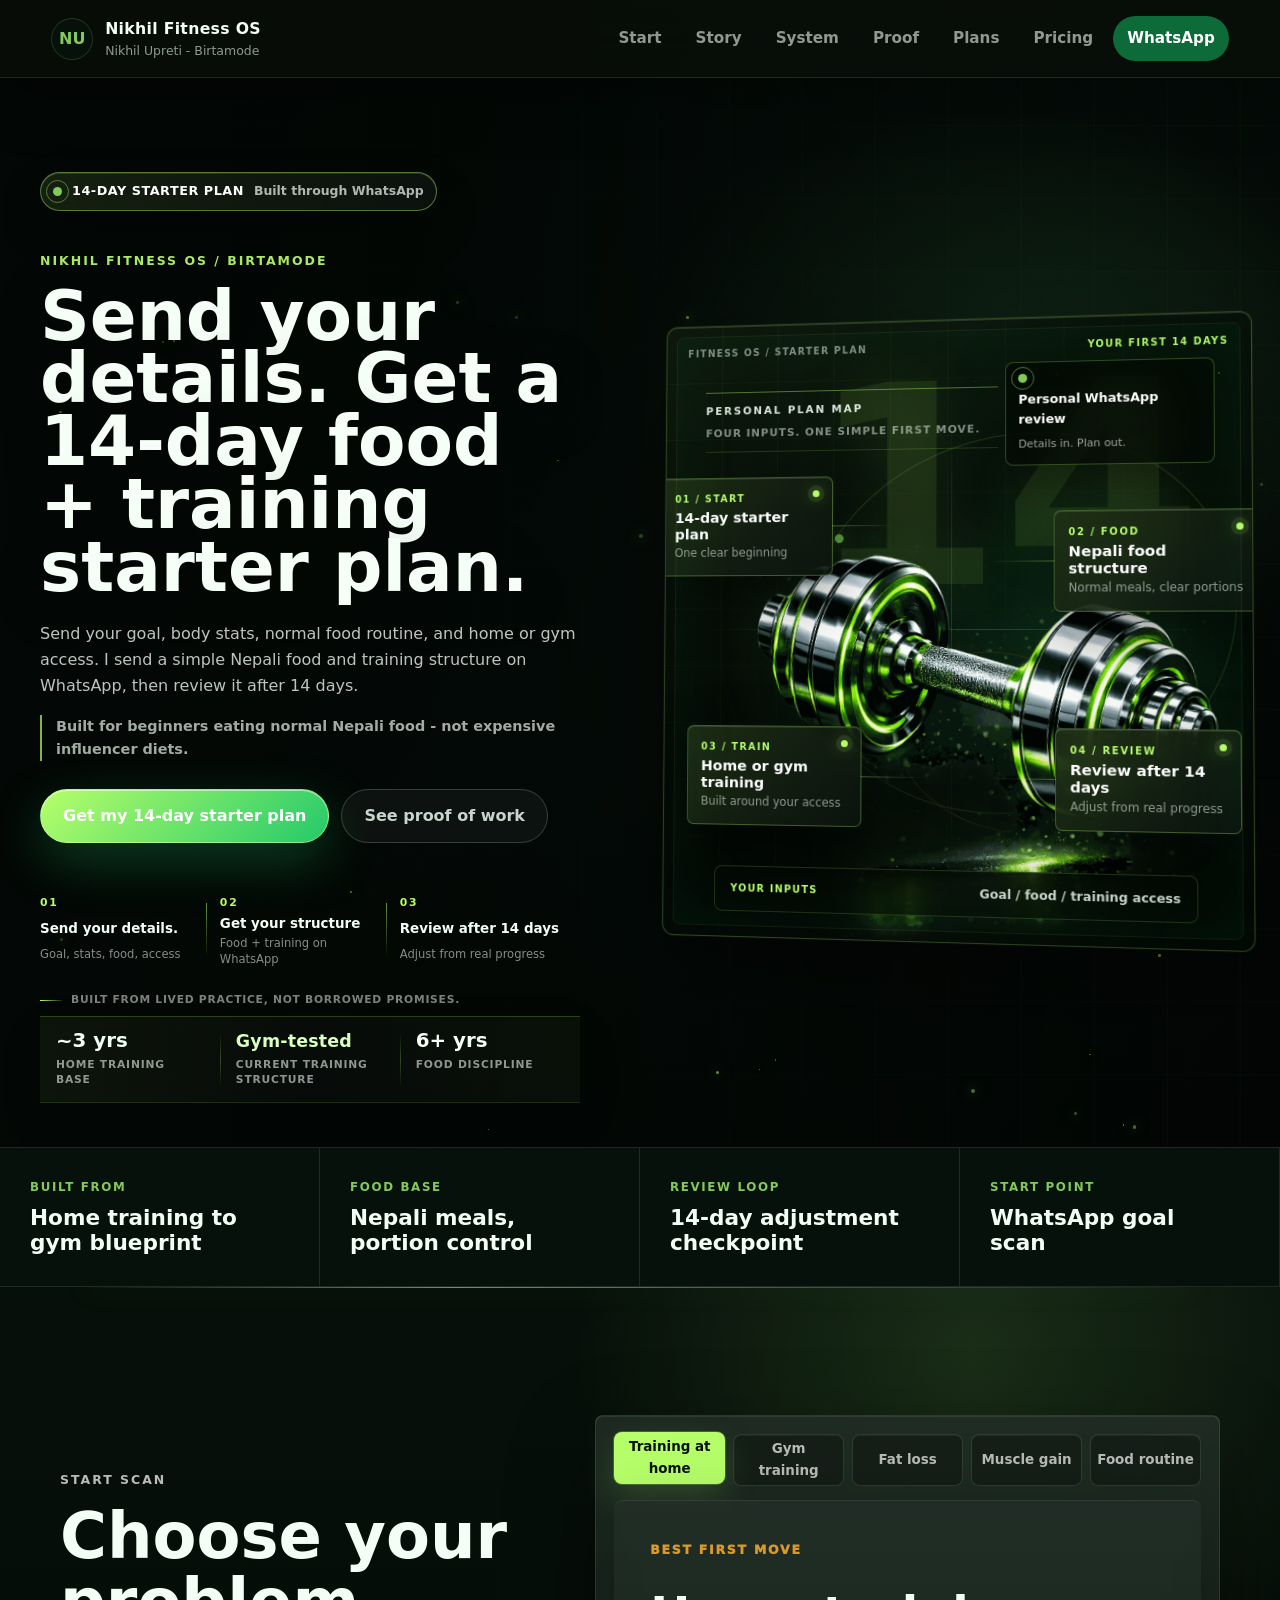
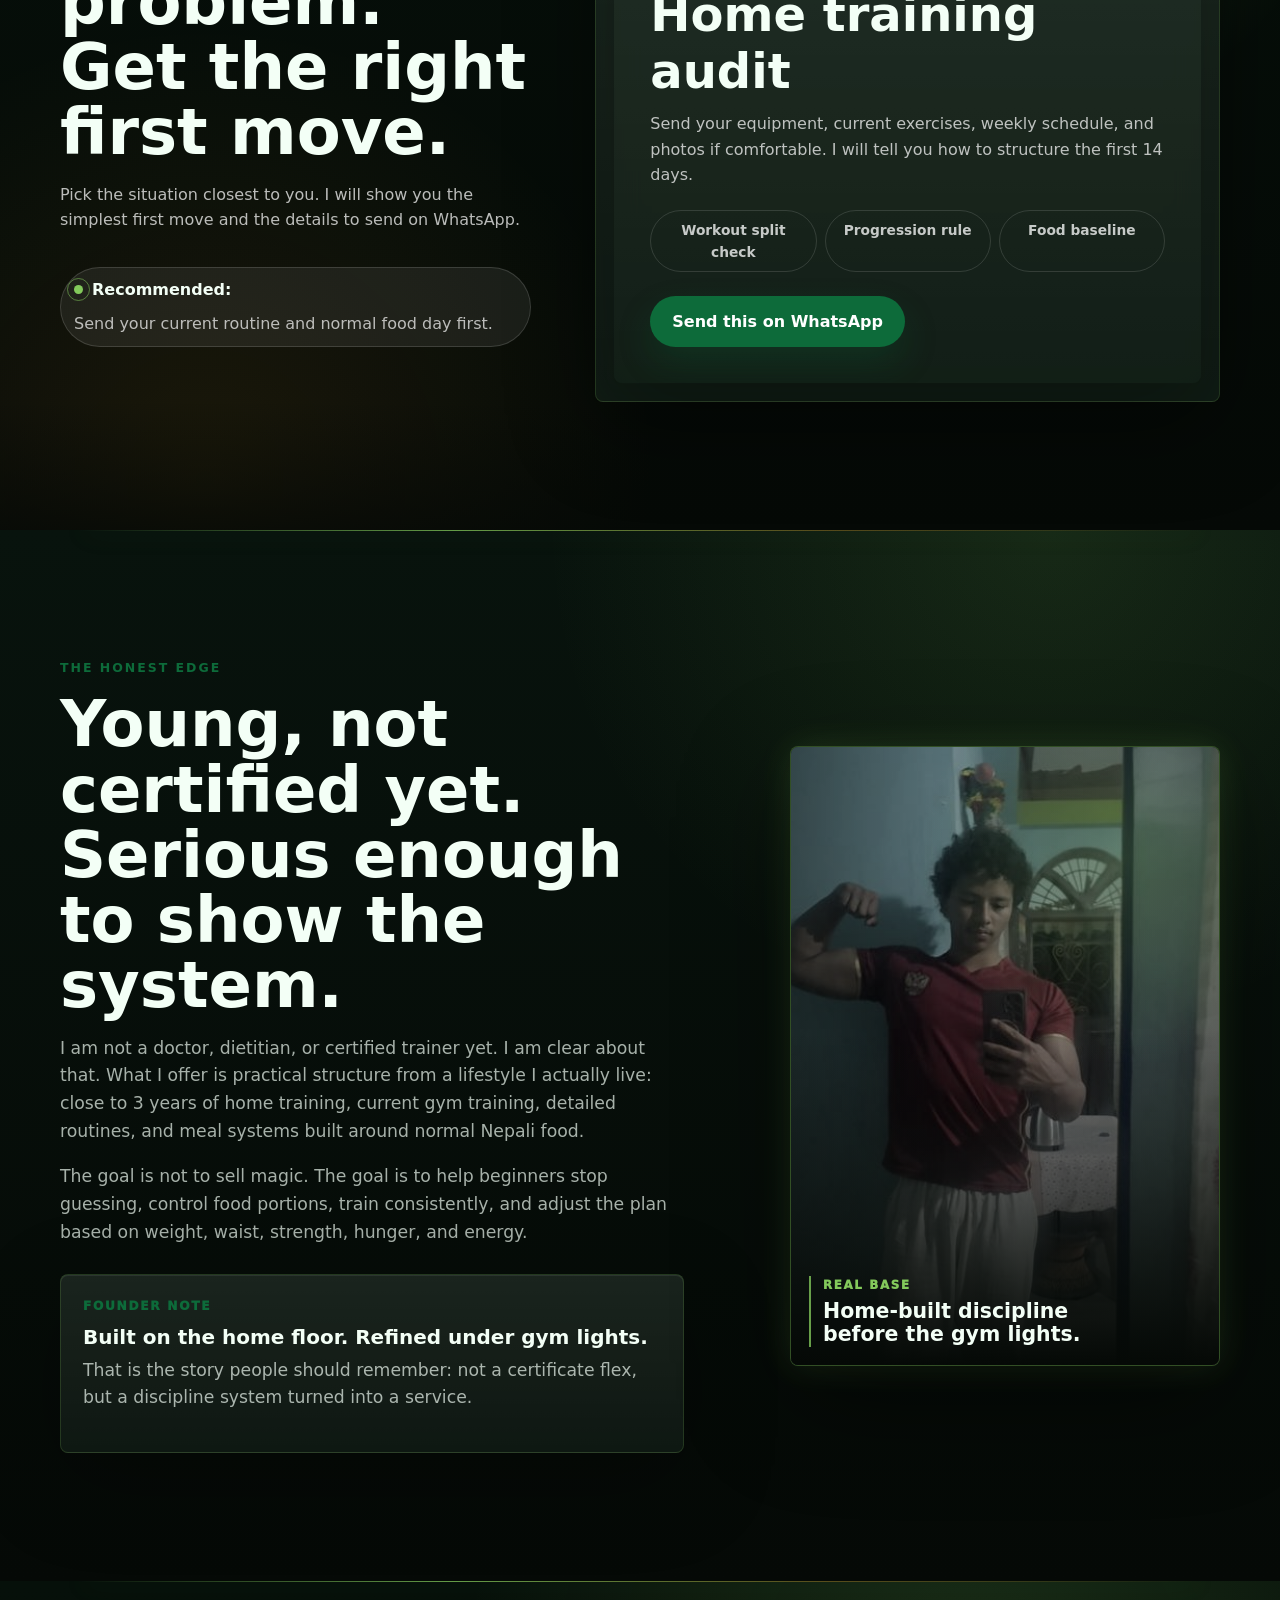
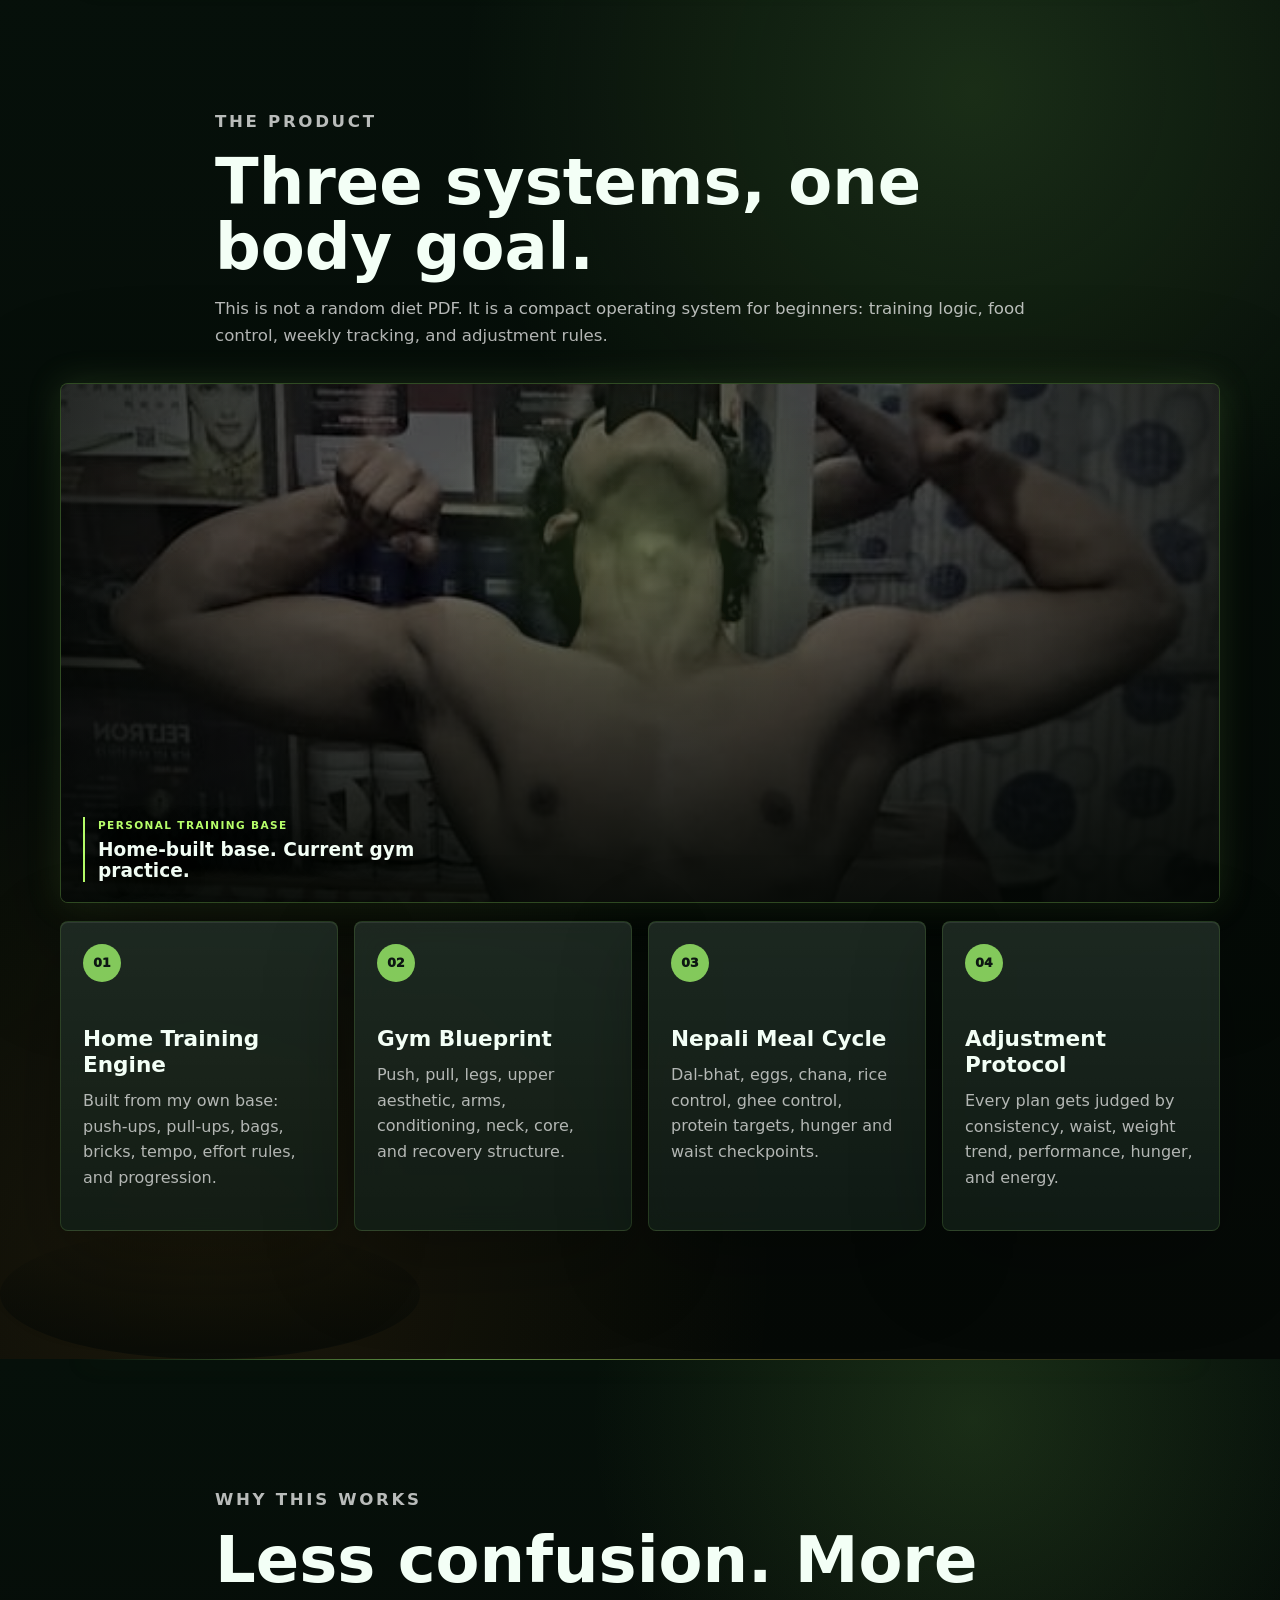
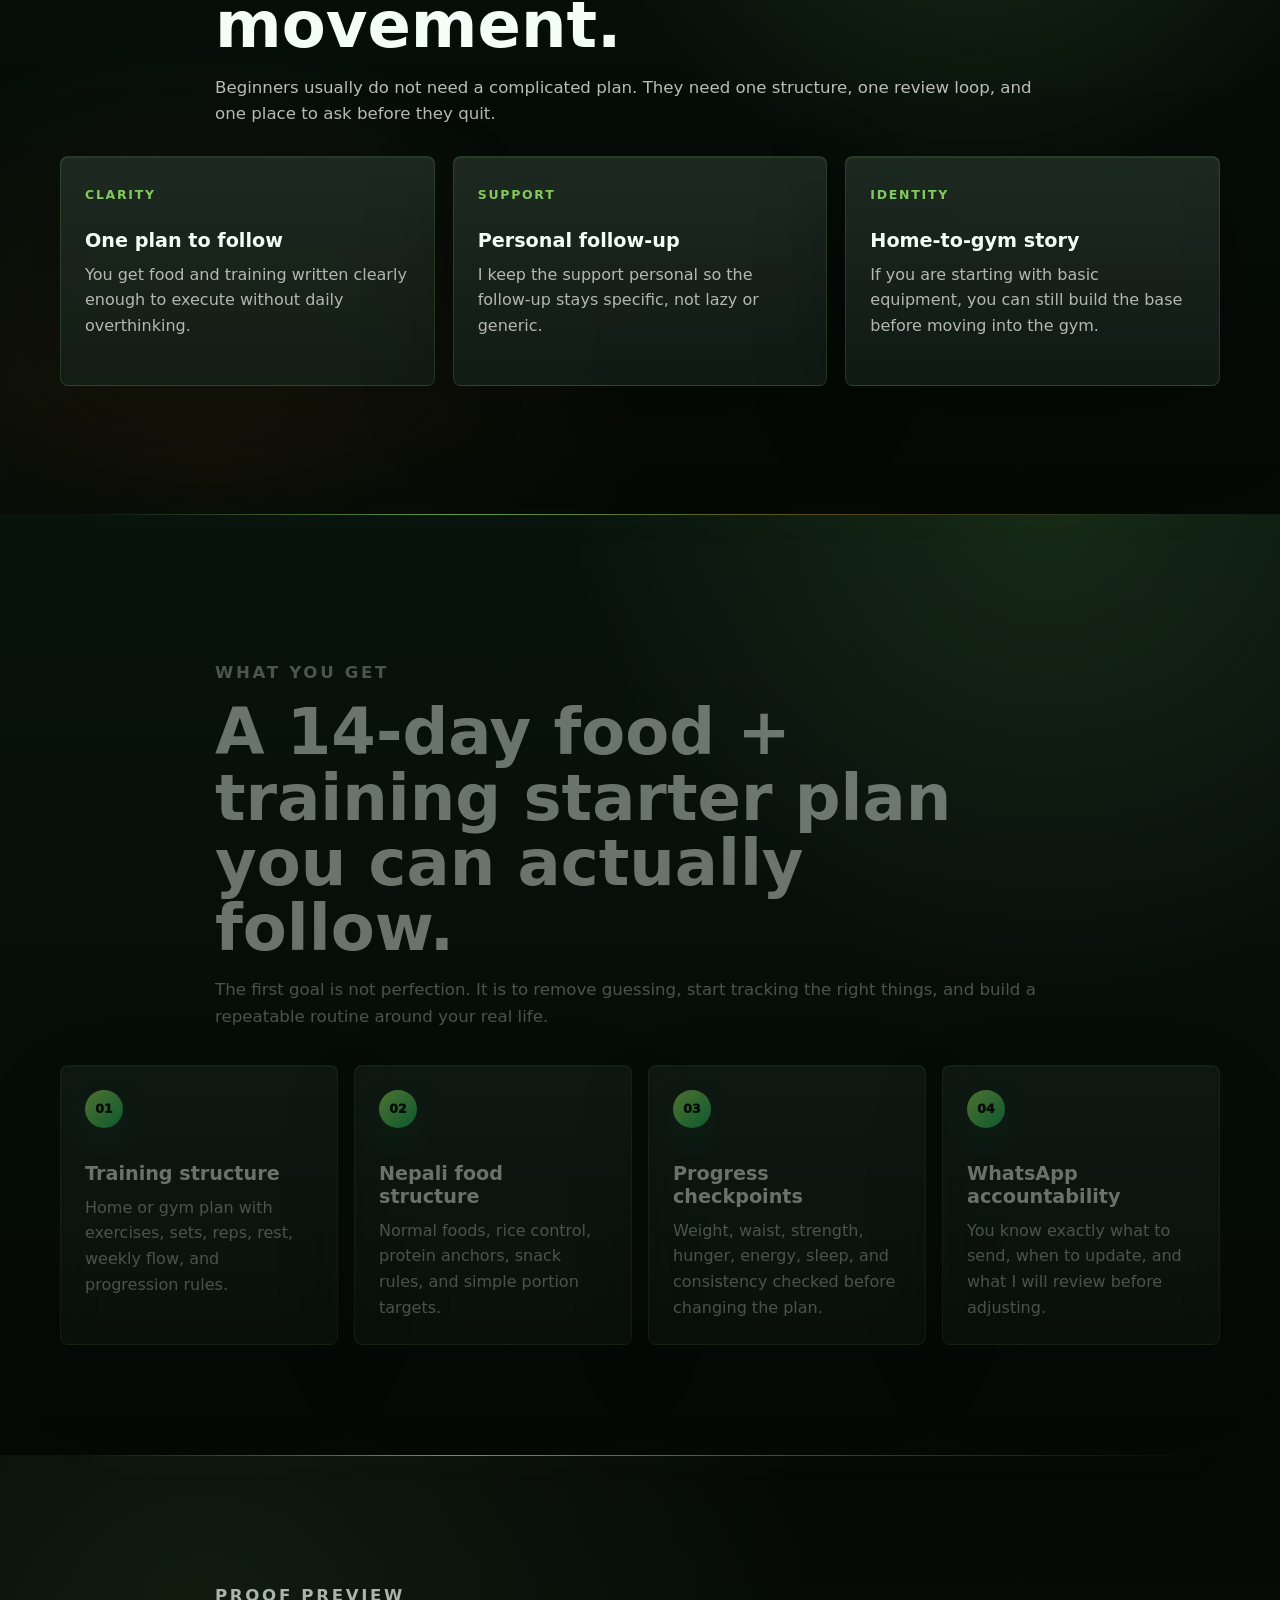
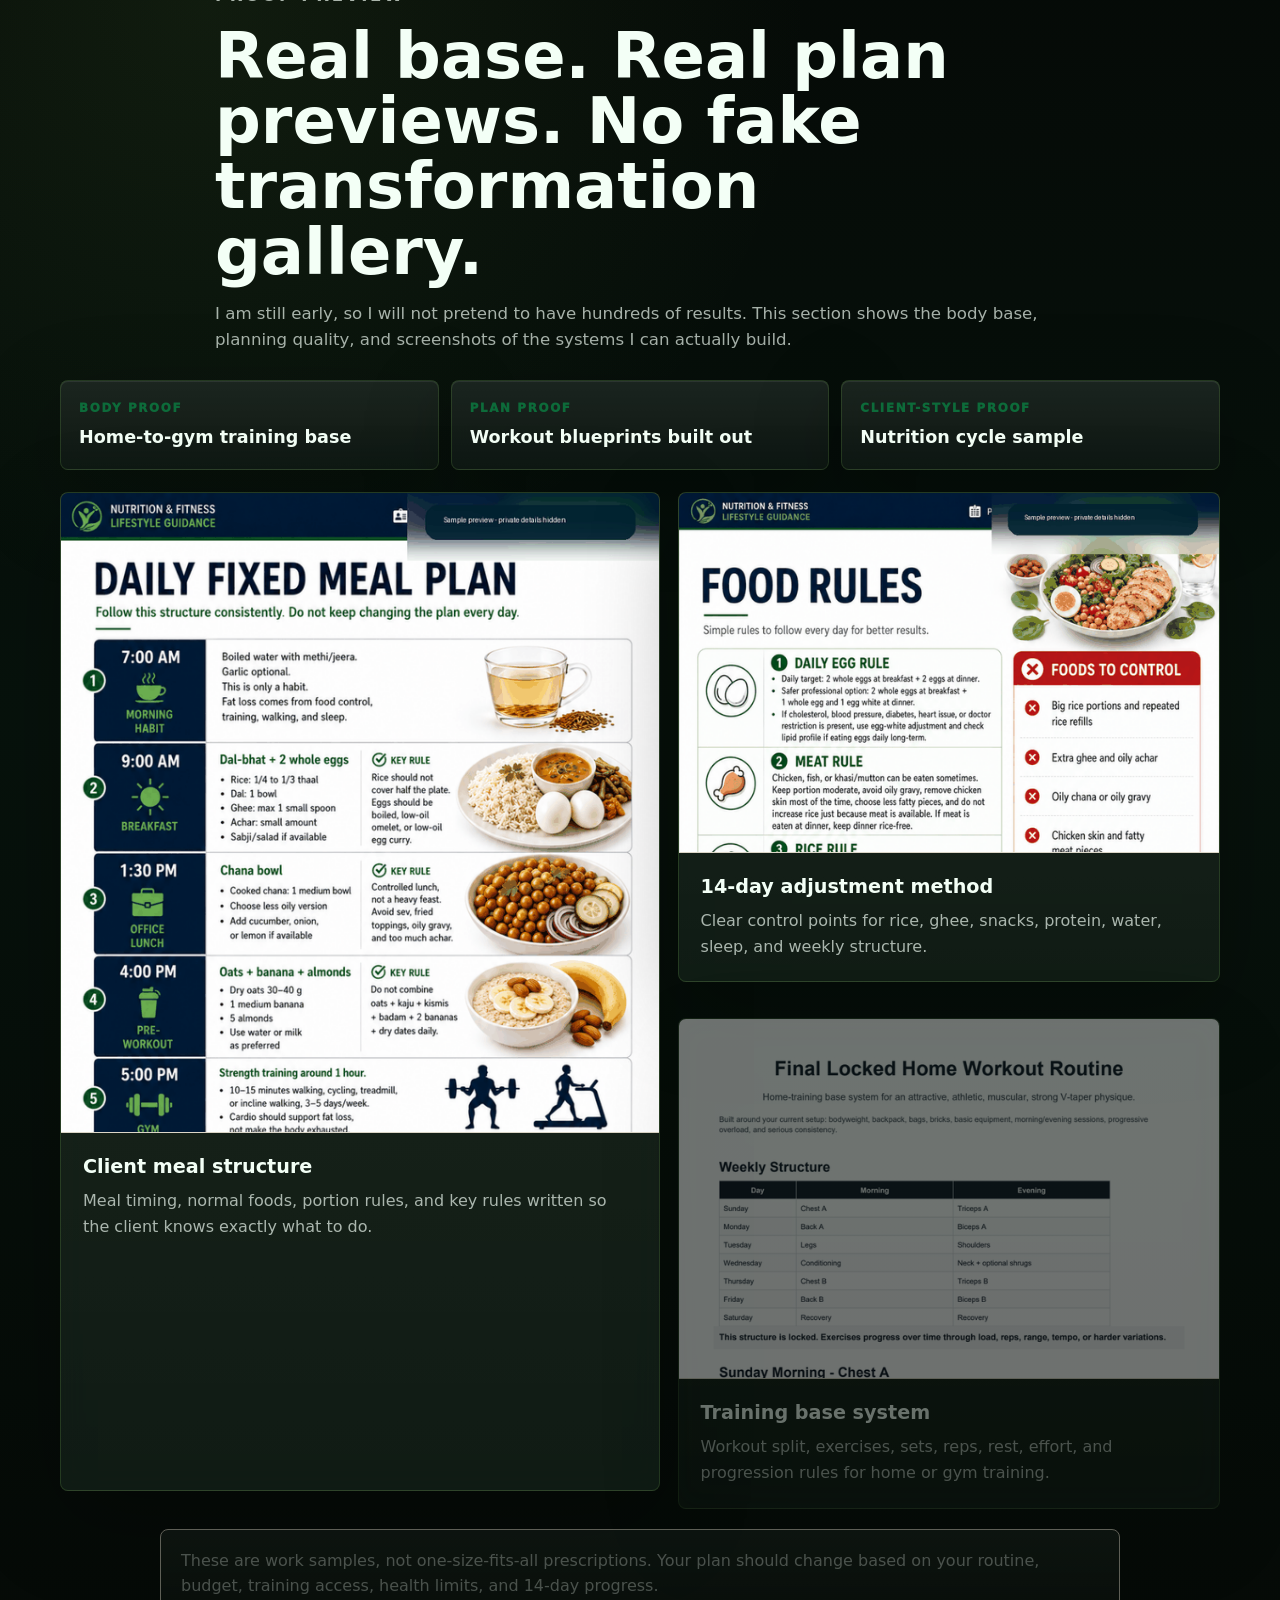
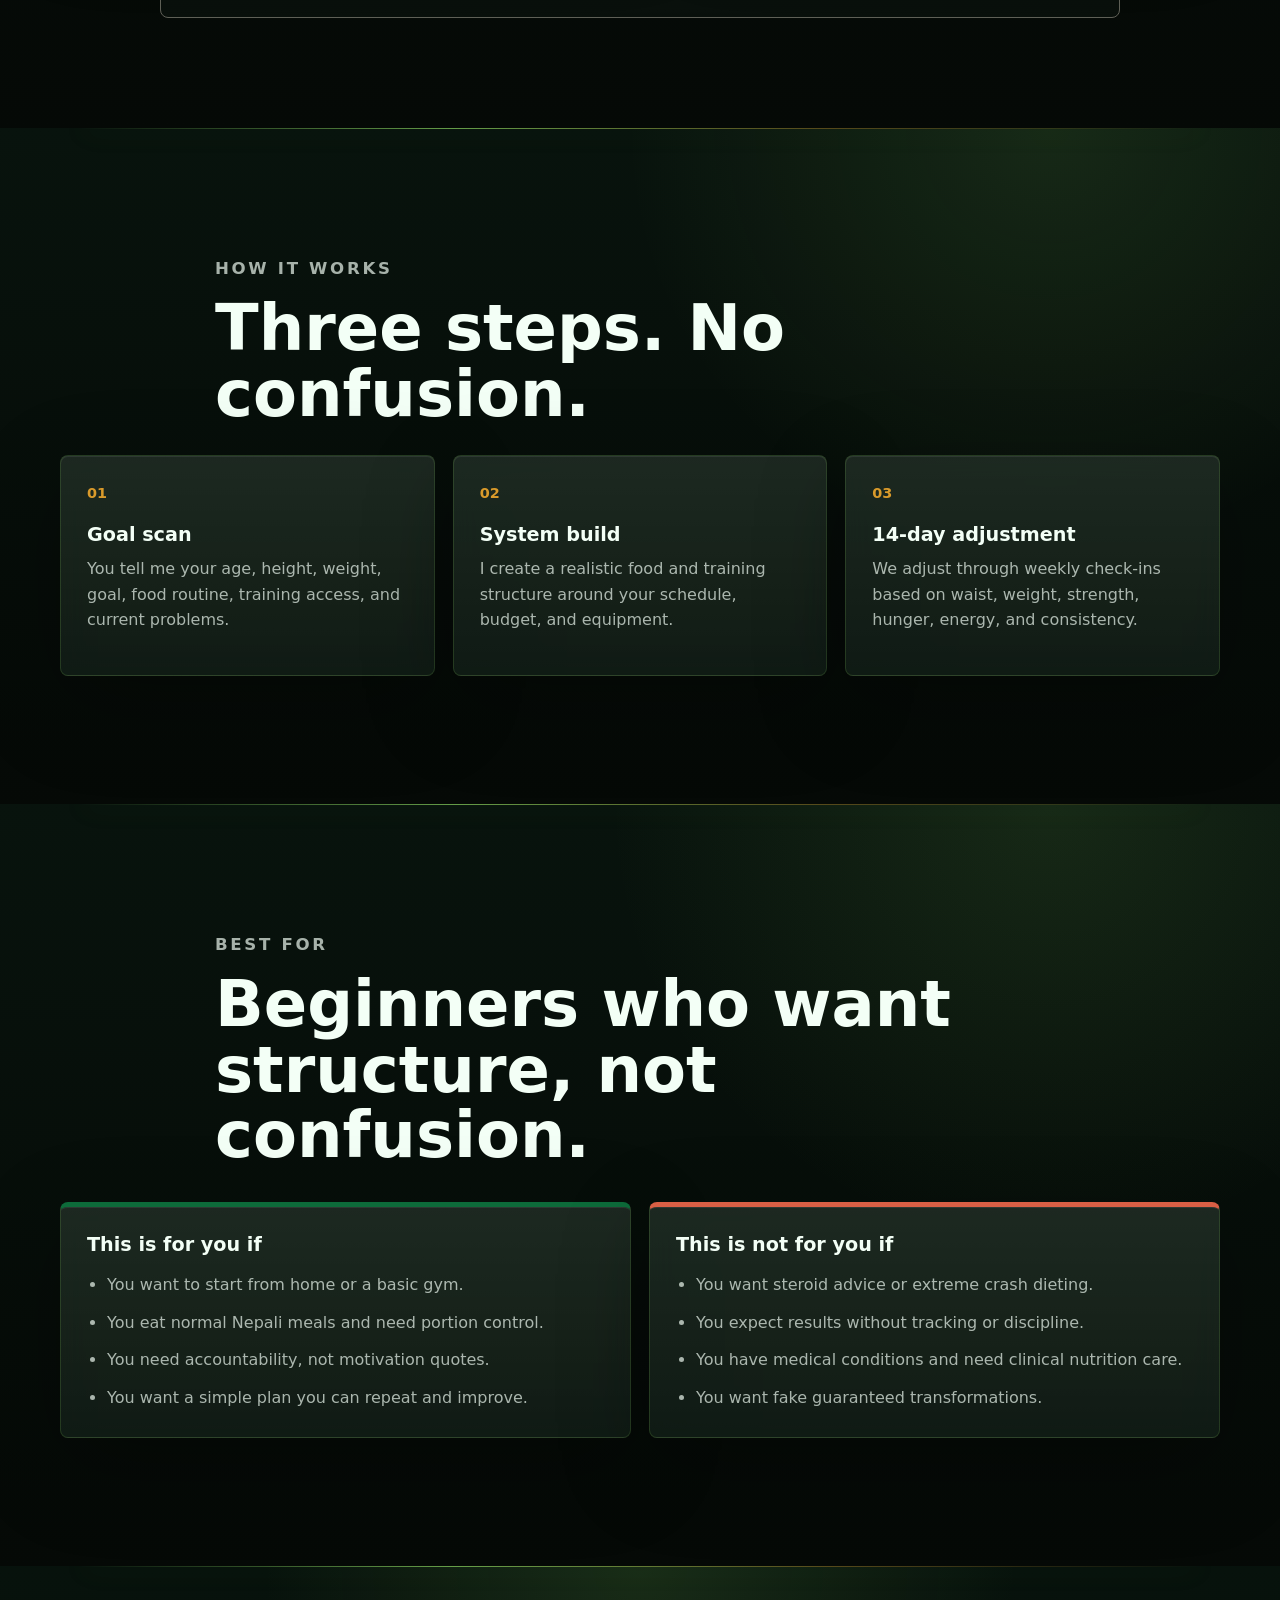
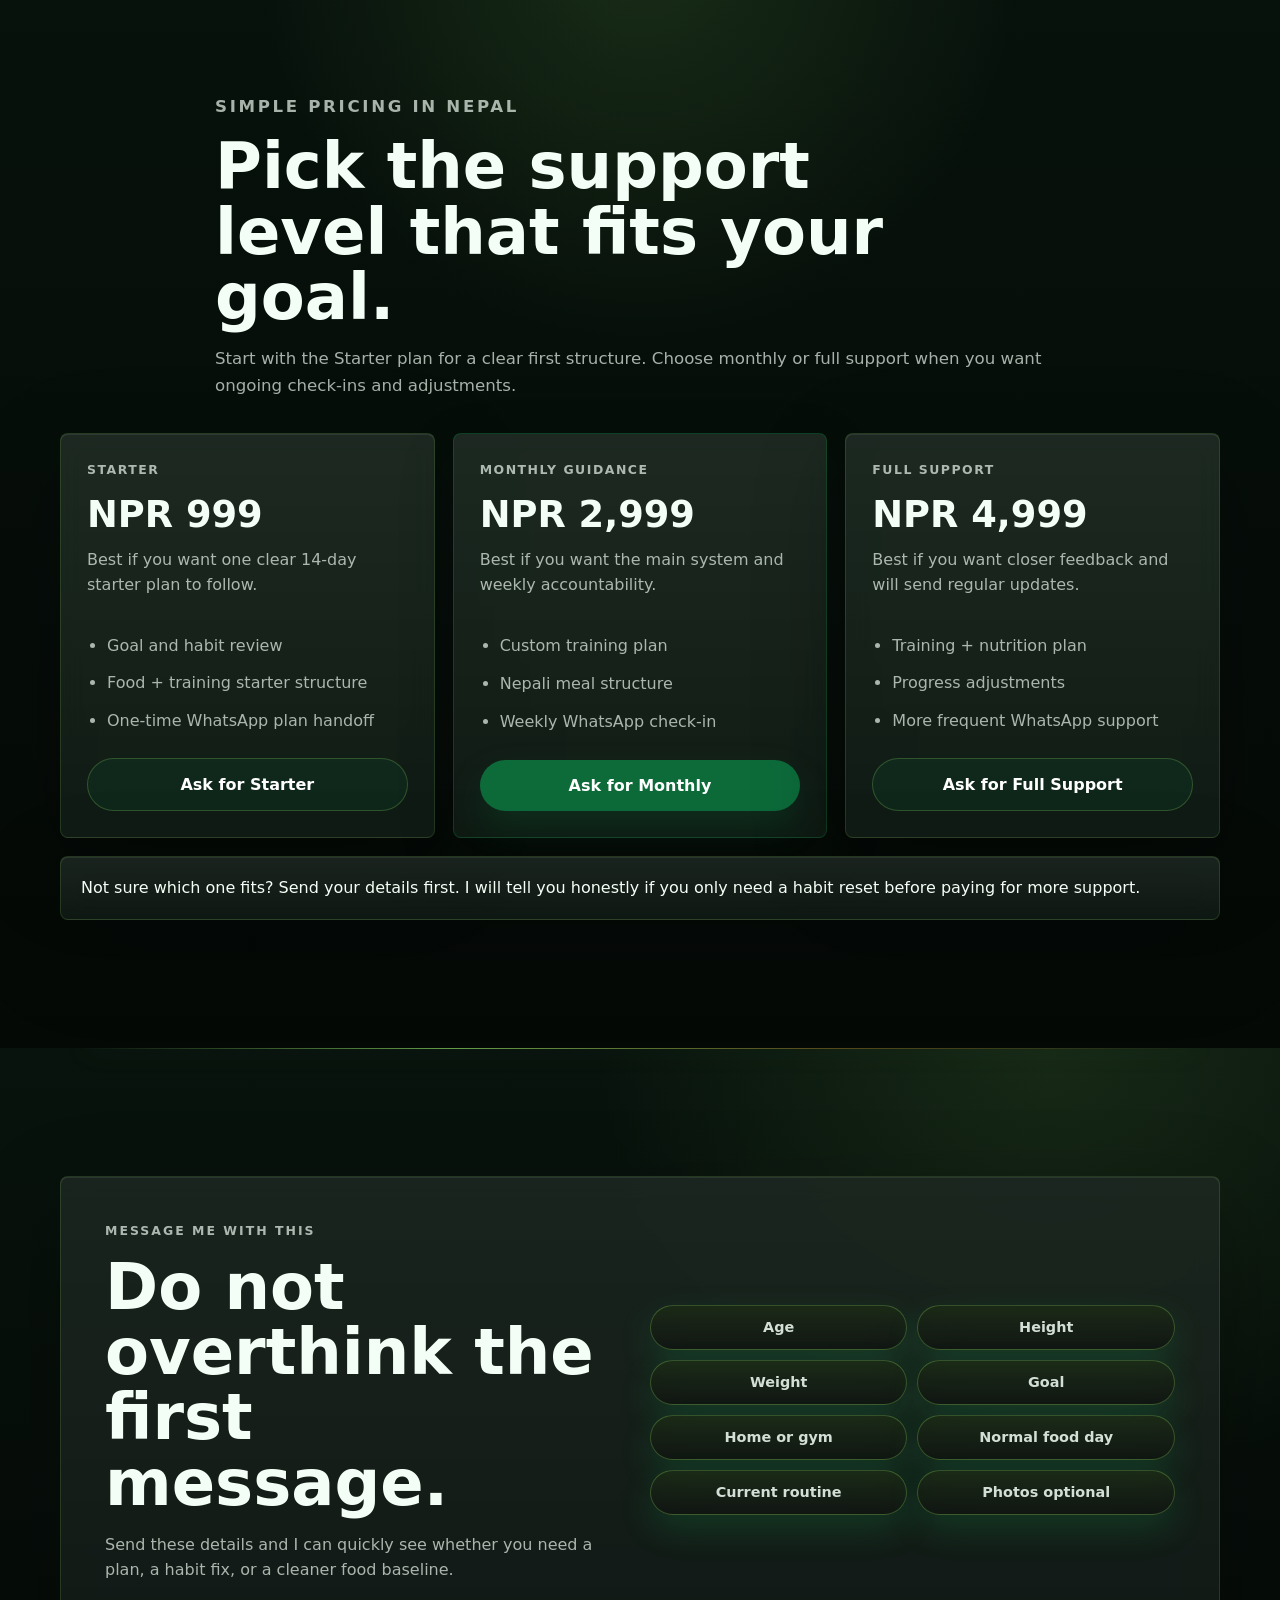
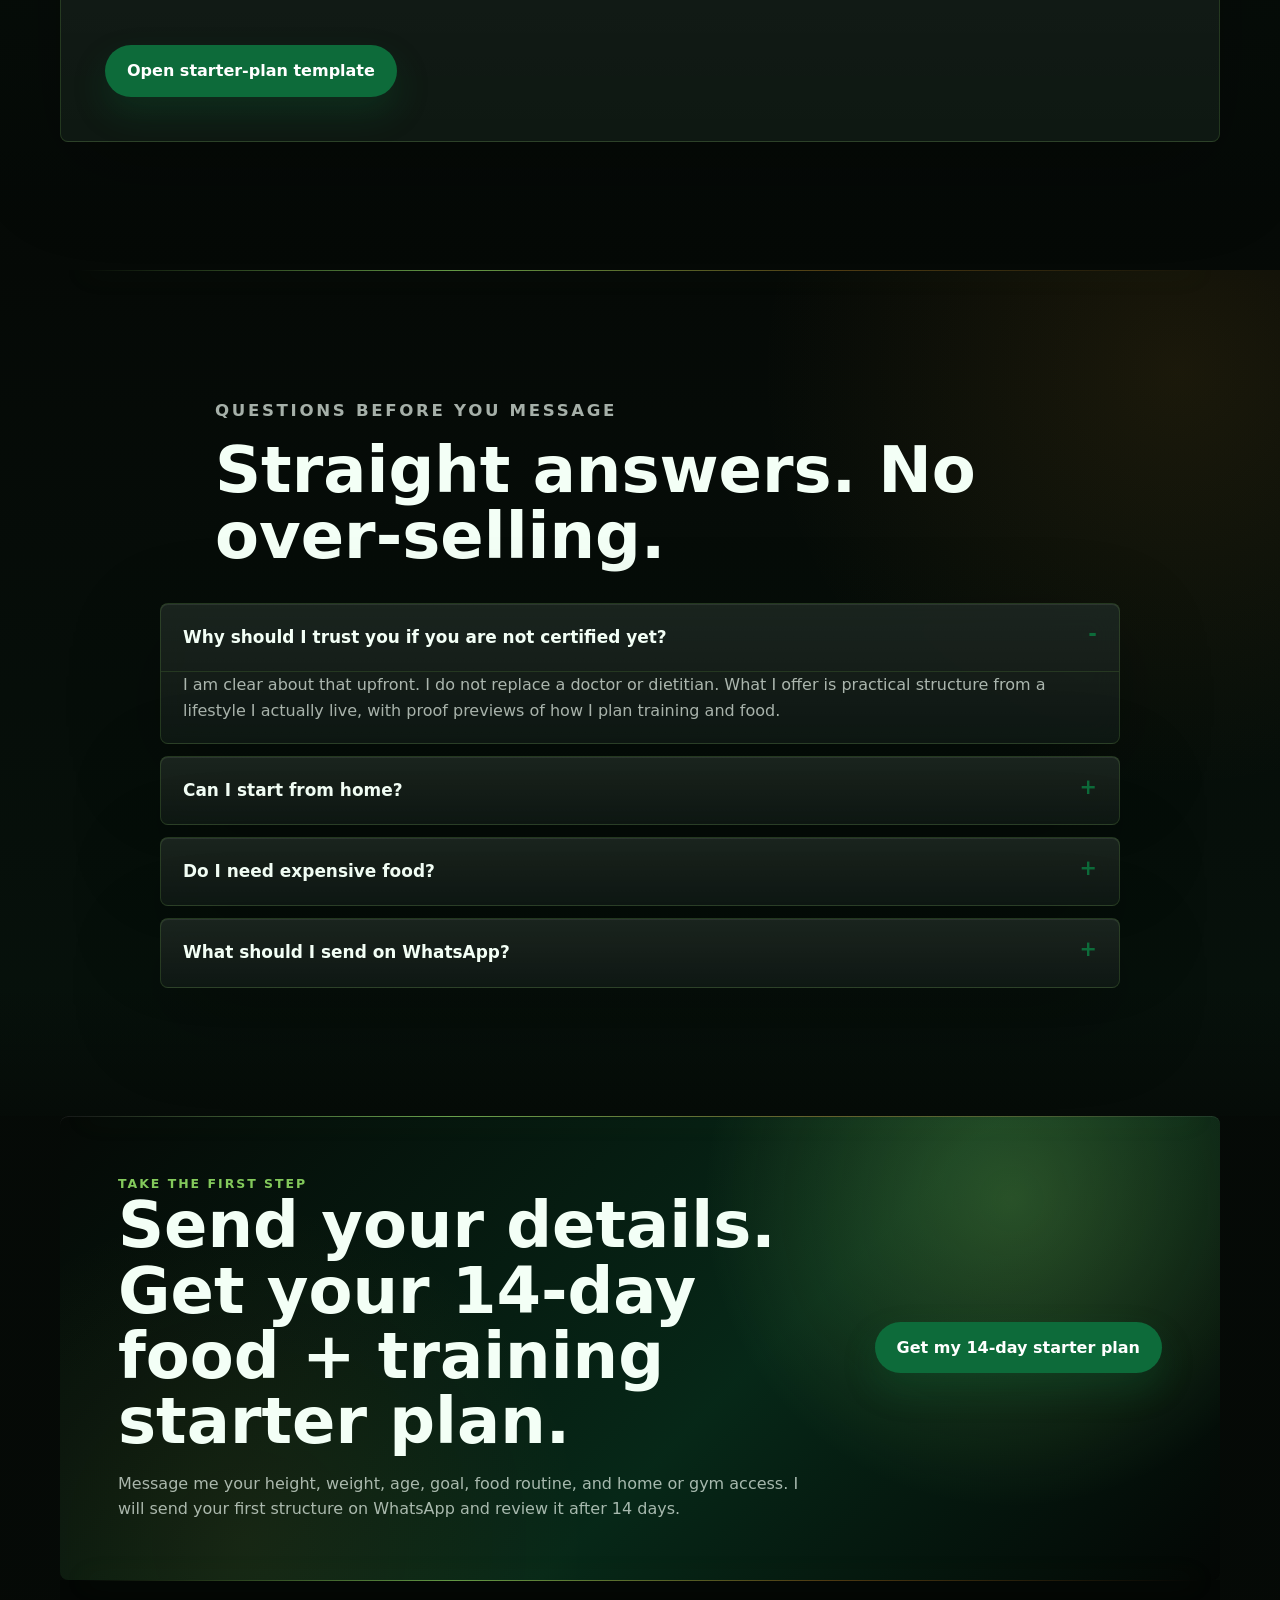
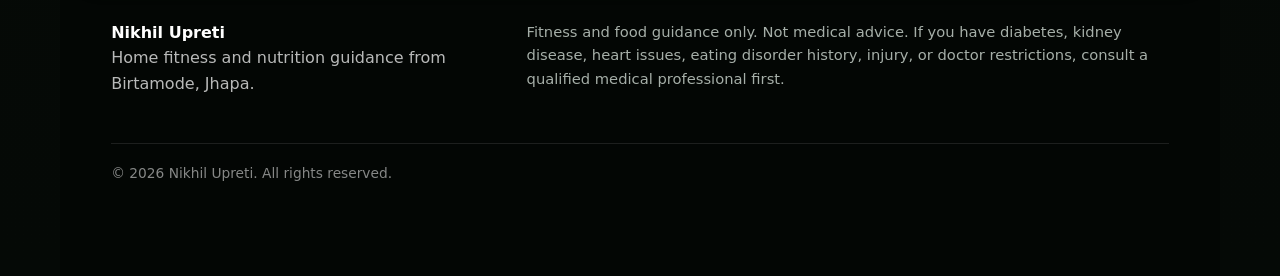
==== index.html @ 214a0f52 "Add files via upload" ====
<!doctype html>
<html lang="en">
  <head>
    <meta charset="UTF-8" />
    <meta name="viewport" content="width=device-width, initial-scale=1.0" />
    <title>Nikhil Upreti | Home, Gym & Nepali Meal Fitness Systems</title>
    <meta
      name="description"
      content="Beginner-friendly home and gym fitness systems with Nepali meal guidance from Birtamode, Jhapa. Practical plans, proof previews, and WhatsApp support."
    />
    <meta property="og:title" content="Nikhil Fitness OS" />
    <meta
      property="og:description"
      content="Real fitness system built for Nepal. Home gym, Nepali meals, WhatsApp support from Birtamode."
    />
    <meta property="og:url" content="https://nikhil-fitness-os-m4vh.vercel.app/" />
    <meta property="og:image" content="https://nikhil-fitness-os-m4vh.vercel.app/assets/hero-dumbbell.png" />
    <meta property="og:type" content="website" />
    <meta name="twitter:card" content="summary_large_image" />
    <meta name="twitter:title" content="Nikhil Fitness OS" />
    <meta name="twitter:description" content="Real fitness system built for Nepal. Home gym, Nepali meals, WhatsApp support from Birtamode." />
    <meta name="twitter:image" content="https://nikhil-fitness-os-m4vh.vercel.app/assets/hero-dumbbell.png" />
    <link rel="stylesheet" href="./styles.css?v=compact-desktop-mobile-1" />
  </head>
  <body>
    <header class="site-header" data-header>
      <a class="brand" href="#top" aria-label="Nikhil Upreti home">
        <span class="brand-mark">NU</span>
        <span>
          <strong>Nikhil Fitness OS</strong>
          <small>Nikhil Upreti - Birtamode</small>
        </span>
      </a>

      <button class="menu-toggle" type="button" aria-label="Open menu" aria-expanded="false" data-menu-toggle>
        <span></span>
        <span></span>
        <span></span>
      </button>

      <nav class="site-nav" data-nav>
        <a href="#start">Start</a>
        <a href="#story">Story</a>
        <a href="#system">System</a>
        <a href="#proof">Proof</a>
        <a href="#plans">Plans</a>
        <a href="#pricing">Pricing</a>
        <a class="nav-cta" href="https://wa.me/9779829721606?text=Hi%20Nikhil%2C%20I%20want%20my%2014-day%20food%20%2B%20training%20starter%20plan." target="_blank" rel="noreferrer">
          WhatsApp
        </a>
      </nav>
    </header>
    <div class="scroll-progress" aria-hidden="true"><span data-scroll-progress></span></div>

    <main id="top">
      <section class="hero hero-v2 hero-v3 hero-os" aria-labelledby="hero-title">
        <div class="hero-bg" aria-hidden="true"></div>
        <div class="particle-dust" data-particles aria-hidden="true"></div>
        <div class="hero-inner">
          <div class="hero-copyblock reveal">
            <div class="live-badge" aria-label="14-day starter plan through WhatsApp">
              <span class="live-dot"></span>
              <strong>14-day starter plan</strong>
              <span>Built through WhatsApp</span>
            </div>
            <p class="eyebrow">Nikhil Fitness OS / Birtamode</p>
            <h1 id="hero-title">Send your details. Get a 14-day food + training starter plan.</h1>
            <p class="hero-copy">
              Send your goal, body stats, normal food routine, and home or gym access. I send a simple Nepali food and
              training structure on WhatsApp, then review it after 14 days.
            </p>
            <p class="local-promise">Built for beginners eating normal Nepali food - not expensive influencer diets.</p>
            <div class="hero-actions">
              <a class="button primary" href="https://wa.me/9779829721606?text=Hi%20Nikhil%2C%20I%20want%20my%2014-day%20food%20%2B%20training%20starter%20plan.%20My%20details%3A%20age%2C%20height%2C%20weight%2C%20goal%2C%20food%20routine%2C%20home%20or%20gym." target="_blank" rel="noreferrer">
                Get my 14-day starter plan
              </a>
              <a class="button secondary" href="#proof">See proof of work</a>
            </div>
          </div>
            <ol class="hero-route" aria-label="How the starter plan works">
              <li>
                <span>01</span>
                <strong>Send your details.</strong>
                <small>Goal, stats, food, access</small>
              </li>
              <li>
                <span>02</span>
                <strong>Get your structure</strong>
                <small>Food + training on WhatsApp</small>
              </li>
              <li>
                <span>03</span>
                <strong>Review after 14 days</strong>
                <small>Adjust from real progress</small>
              </li>
            </ol>
            <p class="credibility-kicker"><span></span>Built from lived practice, not borrowed promises.</p>
            <dl class="trust-strip" aria-label="Personal credibility points">
              <div>
                <dt><span data-count-to="3" data-count-prefix="~" data-count-suffix=" yrs">~3 yrs</span></dt>
                <dd>Home training base</dd>
              </div>
              <div>
                <dt><span class="trust-label">Gym-tested</span></dt>
                <dd>Current training structure</dd>
              </div>
              <div>
                <dt><span data-count-to="6" data-count-suffix="+ yrs">6+ yrs</span></dt>
                <dd>Food discipline</dd>
              </div>
            </dl>

          <div class="hero-visual reveal" aria-label="Fitness and nutrition system preview">
            <div class="system-stage">
              <div class="stage-chrome" aria-hidden="true">
                <span>FITNESS OS / STARTER PLAN</span>
                <span>YOUR FIRST 14 DAYS</span>
              </div>
              <span class="stage-number" aria-hidden="true">14</span>
              <span class="stage-axis axis-horizontal" aria-hidden="true"></span>
              <span class="stage-axis axis-vertical" aria-hidden="true"></span>
              <div class="system-board" aria-hidden="true">
                <span class="system-board-kicker">Personal plan map</span>
                <span class="system-board-route">Four inputs. One simple first move.</span>
              </div>
              <div class="orbital-ring ring-one" aria-hidden="true"></div>
              <div class="orbital-ring ring-two" aria-hidden="true"></div>
              <img class="hero-dumbbell" src="./assets/hero-dumbbell.png" alt="3D dumbbell fitness visual" />
              <div class="mobile-offer-grid">
                <div class="floating-card card-a">
                  <span>01 / START</span>
                  <strong>14-day starter plan</strong>
                  <small>One clear beginning</small>
                </div>
                <div class="floating-card card-b">
                  <span>02 / FOOD</span>
                  <strong>Nepali food structure</strong>
                  <small>Normal meals, clear portions</small>
                </div>
                <div class="floating-card card-c">
                  <span>03 / TRAIN</span>
                  <strong>Home or gym training</strong>
                  <small>Built around your access</small>
                </div>
                <div class="floating-card card-d">
                  <span>04 / REVIEW</span>
                  <strong>Review after 14 days</strong>
                  <small>Adjust from real progress</small>
                </div>
              </div>
              <div class="activity-panel">
                <span class="scan-line"></span>
                <small>YOUR INPUTS</small>
                <strong>Goal / food / training access</strong>
              </div>
              <div class="viewer-panel">
                <span class="live-dot"></span>
                <strong>Personal WhatsApp review</strong>
                <small>Details in. Plan out.</small>
              </div>
            </div>
          </div>
        </div>
      </section>

      <section class="signal-rail" aria-label="System highlights">
        <div>
          <span>Built From</span>
          <strong>Home training to gym blueprint</strong>
        </div>
        <div>
          <span>Food Base</span>
          <strong>Nepali meals, portion control</strong>
        </div>
        <div>
          <span>Review Loop</span>
          <strong>14-day adjustment checkpoint</strong>
        </div>
        <div>
          <span>Start Point</span>
          <strong>WhatsApp goal scan</strong>
        </div>
      </section>

      <section class="section path-section" id="start" aria-labelledby="path-title">
        <div class="path-shell reveal">
          <div class="path-copy">
            <p class="eyebrow">Start scan</p>
            <h2 id="path-title">Choose your problem. Get the right first move.</h2>
            <p>
              Pick the situation closest to you. I will show you the simplest first move and the details to send on
              WhatsApp.
            </p>
            <div class="path-note">
              <span class="live-dot"></span>
              <strong>Recommended:</strong>
              <span>Send your current routine and normal food day first.</span>
            </div>
          </div>

          <div class="path-panel" aria-label="Choose your starting point">
            <div class="path-options" role="tablist" aria-label="Fitness starting points">
              <button class="path-option is-active" type="button" data-path="home">Training at home</button>
              <button class="path-option" type="button" data-path="gym">Gym training</button>
              <button class="path-option" type="button" data-path="fatloss">Fat loss</button>
              <button class="path-option" type="button" data-path="muscle">Muscle gain</button>
              <button class="path-option" type="button" data-path="diet">Food routine</button>
            </div>

            <div class="path-result">
              <span data-path-kicker>Best first move</span>
              <h3 data-path-title>Home training audit</h3>
              <p data-path-copy>
                Send your equipment, current exercises, weekly schedule, and photos if comfortable. I will tell you how
                to structure the first 14 days.
              </p>
              <ul data-path-list>
                <li>Workout split check</li>
                <li>Progression rule</li>
                <li>Food baseline</li>
              </ul>
              <a class="button primary" data-path-link href="https://wa.me/9779829721606?text=Hi%20Nikhil%2C%20I%20want%20my%2014-day%20food%20%2B%20training%20starter%20plan.%20I%20train%20at%20home.%20Can%20you%20review%20my%20routine%3F" target="_blank" rel="noreferrer">
                Send this on WhatsApp
              </a>
            </div>
          </div>
        </div>
      </section>

      <section class="section story-section reveal" id="story" aria-labelledby="story-title">
        <div class="story-editorial">
          <div class="story-content">
            <p class="eyebrow">The honest edge</p>
            <h2 id="story-title">Young, not certified yet. Serious enough to show the system.</h2>
            <div class="rich-copy">
              <p>
                I am not a doctor, dietitian, or certified trainer yet. I am clear about that. What I offer is practical
                structure from a lifestyle I actually live: close to 3 years of home training, current gym training,
                detailed routines, and meal systems built around normal Nepali food.
              </p>
              <p>
                The goal is not to sell magic. The goal is to help beginners stop guessing, control food portions, train
                consistently, and adjust the plan based on weight, waist, strength, hunger, and energy.
              </p>
              <div class="founder-card">
                <span>Founder note</span>
                <strong>Built on the home floor. Refined under gym lights.</strong>
                <p>That is the story people should remember: not a certificate flex, but a discipline system turned into a service.</p>
              </div>
            </div>
          </div>
          <figure class="story-photo-frame" aria-label="Nikhil Upreti home training progress photo">
            <img src="./assets/nikhil-story-photo.jpeg" alt="Nikhil Upreti showing his home training progress in a mirror photo" />
            <figcaption>
              <span>Real base</span>
              <strong>Home-built discipline before the gym lights.</strong>
            </figcaption>
          </figure>
        </div>
      </section>

      <section class="section command-section" id="system" aria-labelledby="system-title">
        <div class="section-heading reveal">
          <p class="eyebrow">The product</p>
          <h2 id="system-title">Three systems, one body goal.</h2>
          <p>
            This is not a random diet PDF. It is a compact operating system for beginners: training logic, food control,
            weekly tracking, and adjustment rules.
          </p>
        </div>

        <div class="system-lab">
          <div class="training-visual reveal" aria-label="Training visual">
            <img src="./assets/nikhil-training-visual.jpeg" alt="Training progress visual focused on physique and arms" />
            <div class="training-caption">
              <span>Personal training base</span>
              <strong>Home-built base. Current gym practice.</strong>
            </div>
          </div>

          <div class="command-grid">
            <article class="command-card reveal">
              <span>01</span>
              <h3>Home Training Engine</h3>
              <p>Built from my own base: push-ups, pull-ups, bags, bricks, tempo, effort rules, and progression.</p>
            </article>
            <article class="command-card reveal">
              <span>02</span>
              <h3>Gym Blueprint</h3>
              <p>Push, pull, legs, upper aesthetic, arms, conditioning, neck, core, and recovery structure.</p>
            </article>
            <article class="command-card reveal">
              <span>03</span>
              <h3>Nepali Meal Cycle</h3>
              <p>Dal-bhat, eggs, chana, rice control, ghee control, protein targets, hunger and waist checkpoints.</p>
            </article>
            <article class="command-card reveal">
              <span>04</span>
              <h3>Adjustment Protocol</h3>
              <p>Every plan gets judged by consistency, waist, weight trend, performance, hunger, and energy.</p>
            </article>
          </div>
        </div>
      </section>

      <section class="section momentum-section reveal" aria-labelledby="momentum-title">
        <div class="section-heading compact reveal">
          <p class="eyebrow">Why this works</p>
          <h2 id="momentum-title">Less confusion. More movement.</h2>
          <p>
            Beginners usually do not need a complicated plan. They need one structure, one review loop, and one place
            to ask before they quit.
          </p>
        </div>
        <div class="momentum-grid">
          <article class="reveal">
            <span>Clarity</span>
            <h3>One plan to follow</h3>
            <p>You get food and training written clearly enough to execute without daily overthinking.</p>
          </article>
          <article class="reveal">
            <span>Support</span>
            <h3>Personal follow-up</h3>
            <p>I keep the support personal so the follow-up stays specific, not lazy or generic.</p>
          </article>
          <article class="reveal">
            <span>Identity</span>
            <h3>Home-to-gym story</h3>
            <p>If you are starting with basic equipment, you can still build the base before moving into the gym.</p>
          </article>
        </div>
      </section>

      <section class="section deliverable-section" aria-labelledby="deliverable-title">
        <div class="section-heading reveal">
          <p class="eyebrow">What you get</p>
          <h2 id="deliverable-title">A 14-day food + training starter plan you can actually follow.</h2>
          <p>
            The first goal is not perfection. It is to remove guessing, start tracking the right things, and build a
            repeatable routine around your real life.
          </p>
        </div>

        <div class="deliverable-grid">
          <article class="deliverable-card reveal">
            <span>01</span>
            <h3>Training structure</h3>
            <p>Home or gym plan with exercises, sets, reps, rest, weekly flow, and progression rules.</p>
          </article>
          <article class="deliverable-card reveal">
            <span>02</span>
            <h3>Nepali food structure</h3>
            <p>Normal foods, rice control, protein anchors, snack rules, and simple portion targets.</p>
          </article>
          <article class="deliverable-card reveal">
            <span>03</span>
            <h3>Progress checkpoints</h3>
            <p>Weight, waist, strength, hunger, energy, sleep, and consistency checked before changing the plan.</p>
          </article>
          <article class="deliverable-card reveal">
            <span>04</span>
            <h3>WhatsApp accountability</h3>
            <p>You know exactly what to send, when to update, and what I will review before adjusting.</p>
          </article>
        </div>
      </section>

      <section class="section proof-section" id="proof" aria-labelledby="proof-title">
        <div class="section-heading reveal">
          <p class="eyebrow">Proof preview</p>
          <h2 id="proof-title">Real base. Real plan previews. No fake transformation gallery.</h2>
          <p>
            I am still early, so I will not pretend to have hundreds of results. This section shows the body base,
            planning quality, and screenshots of the systems I can actually build.
          </p>
        </div>

        <div class="proof-stats reveal" aria-label="Proof system summary">
          <div>
            <span>Body proof</span>
            <strong>Home-to-gym training base</strong>
          </div>
          <div>
            <span>Plan proof</span>
            <strong>Workout blueprints built out</strong>
          </div>
          <div>
            <span>Client-style proof</span>
            <strong>Nutrition cycle sample</strong>
          </div>
        </div>

        <div class="proof-grid">
          <article class="proof-card large reveal tilt-card">
            <img src="./assets/nutrition-plan.png" alt="Sample daily fixed meal plan preview" />
            <div>
              <h3>Client meal structure</h3>
              <p>Meal timing, normal foods, portion rules, and key rules written so the client knows exactly what to do.</p>
            </div>
          </article>
          <article class="proof-card reveal tilt-card">
            <img src="./assets/food-rules.png" alt="Sample food rules page preview" />
            <div>
              <h3>14-day adjustment method</h3>
              <p>Clear control points for rice, ghee, snacks, protein, water, sleep, and weekly structure.</p>
            </div>
          </article>
          <article class="proof-card reveal tilt-card">
            <img src="./assets/home-workout.png" alt="Sample home workout routine preview" />
            <div>
              <h3>Training base system</h3>
              <p>Workout split, exercises, sets, reps, rest, effort, and progression rules for home or gym training.</p>
            </div>
          </article>
        </div>
        <p class="proof-note reveal">
          These are work samples, not one-size-fits-all prescriptions. Your plan should change based on your routine,
          budget, training access, health limits, and 14-day progress.
        </p>
      </section>

      <section class="section method-section" id="plans" aria-labelledby="method-title">
        <div class="section-heading compact reveal">
          <p class="eyebrow">How it works</p>
          <h2 id="method-title">Three steps. No confusion.</h2>
        </div>

        <div class="steps">
          <article class="reveal">
            <span>01</span>
            <h3>Goal scan</h3>
            <p>You tell me your age, height, weight, goal, food routine, training access, and current problems.</p>
          </article>
          <article class="reveal">
            <span>02</span>
            <h3>System build</h3>
            <p>I create a realistic food and training structure around your schedule, budget, and equipment.</p>
          </article>
          <article class="reveal">
            <span>03</span>
            <h3>14-day adjustment</h3>
            <p>We adjust through weekly check-ins based on waist, weight, strength, hunger, energy, and consistency.</p>
          </article>
        </div>
      </section>

      <section class="section offer-section reveal" aria-labelledby="offer-title">
        <div class="section-heading">
          <p class="eyebrow">Best for</p>
          <h2 id="offer-title">Beginners who want structure, not confusion.</h2>
        </div>
        <div class="fit-grid">
          <div class="fit-box good">
            <h3>This is for you if</h3>
            <ul>
              <li>You want to start from home or a basic gym.</li>
              <li>You eat normal Nepali meals and need portion control.</li>
              <li>You need accountability, not motivation quotes.</li>
              <li>You want a simple plan you can repeat and improve.</li>
            </ul>
          </div>
          <div class="fit-box caution">
            <h3>This is not for you if</h3>
            <ul>
              <li>You want steroid advice or extreme crash dieting.</li>
              <li>You expect results without tracking or discipline.</li>
              <li>You have medical conditions and need clinical nutrition care.</li>
              <li>You want fake guaranteed transformations.</li>
            </ul>
          </div>
        </div>
      </section>

      <section class="section pricing-section" id="pricing" aria-labelledby="pricing-title">
        <div class="section-heading reveal">
          <p class="eyebrow">Simple pricing in Nepal</p>
          <h2 id="pricing-title">Pick the support level that fits your goal.</h2>
          <p>
            Start with the Starter plan for a clear first structure. Choose monthly or full support when you want
            ongoing check-ins and adjustments.
          </p>
        </div>

        <div class="pricing-grid">
          <article class="price-card reveal">
            <p class="plan-label">Starter</p>
            <h3>NPR 999</h3>
            <p class="price-fit">Best if you want one clear 14-day starter plan to follow.</p>
            <ul>
              <li>Goal and habit review</li>
              <li>Food + training starter structure</li>
              <li>One-time WhatsApp plan handoff</li>
            </ul>
            <a class="button price-cta" href="https://wa.me/9779829721606?text=Hi%20Nikhil%2C%20I%20want%20the%2014-day%20food%20%2B%20training%20starter%20plan%20at%20NPR%20999.%20My%20details%3A%20age%2C%20height%2C%20weight%2C%20goal%2C%20food%20routine%2C%20home%20or%20gym." target="_blank" rel="noreferrer">
              Ask for Starter
            </a>
          </article>
          <article class="price-card featured reveal">
            <p class="plan-label">Monthly guidance</p>
            <h3>NPR 2,999</h3>
            <p class="price-fit">Best if you want the main system and weekly accountability.</p>
            <ul>
              <li>Custom training plan</li>
              <li>Nepali meal structure</li>
              <li>Weekly WhatsApp check-in</li>
            </ul>
            <a class="button price-cta primary" href="https://wa.me/9779829721606?text=Hi%20Nikhil%2C%20I%20want%20the%2014-day%20food%20%2B%20training%20starter%20plan%20with%20Monthly%20Guidance%20at%20NPR%202999.%20My%20details%3A%20age%2C%20height%2C%20weight%2C%20goal%2C%20food%20routine%2C%20home%20or%20gym." target="_blank" rel="noreferrer">
              Ask for Monthly
            </a>
          </article>
          <article class="price-card reveal">
            <p class="plan-label">Full support</p>
            <h3>NPR 4,999</h3>
            <p class="price-fit">Best if you want closer feedback and will send regular updates.</p>
            <ul>
              <li>Training + nutrition plan</li>
              <li>Progress adjustments</li>
              <li>More frequent WhatsApp support</li>
            </ul>
            <a class="button price-cta" href="https://wa.me/9779829721606?text=Hi%20Nikhil%2C%20I%20want%20the%2014-day%20food%20%2B%20training%20starter%20plan%20with%20Full%20Support%20at%20NPR%204999.%20My%20details%3A%20age%2C%20height%2C%20weight%2C%20goal%2C%20food%20routine%2C%20home%20or%20gym." target="_blank" rel="noreferrer">
              Ask for Full Support
            </a>
          </article>
        </div>
        <p class="pricing-note reveal">
          Not sure which one fits? Send your details first. I will tell you honestly if you only need a habit reset
          before paying for more support.
        </p>
      </section>

      <section class="section message-section reveal" aria-labelledby="message-title">
        <div class="message-panel">
          <div>
            <p class="eyebrow">Message me with this</p>
            <h2 id="message-title">Do not overthink the first message.</h2>
            <p>
              Send these details and I can quickly see whether you need a plan, a habit fix, or a cleaner food baseline.
            </p>
          </div>
          <div class="message-list" aria-label="Details to send on WhatsApp">
            <span>Age</span>
            <span>Height</span>
            <span>Weight</span>
            <span>Goal</span>
            <span>Home or gym</span>
            <span>Normal food day</span>
            <span>Current routine</span>
            <span>Photos optional</span>
          </div>
          <a class="button primary" href="https://wa.me/9779829721606?text=Hi%20Nikhil%2C%20I%20want%20my%2014-day%20food%20%2B%20training%20starter%20plan.%0A%0AAge%3A%0AHeight%3A%0AWeight%3A%0AGoal%3A%0AHome%20or%20gym%3A%0ANormal%20food%20day%3A%0ACurrent%20routine%3A" target="_blank" rel="noreferrer">
            Open starter-plan template
          </a>
        </div>
      </section>

      <section class="section faq-section" aria-labelledby="faq-title">
        <div class="section-heading reveal">
          <p class="eyebrow">Questions before you message</p>
          <h2 id="faq-title">Straight answers. No over-selling.</h2>
        </div>
        <div class="faq-grid">
          <details class="reveal" open>
            <summary>Why should I trust you if you are not certified yet?</summary>
            <p>I am clear about that upfront. I do not replace a doctor or dietitian. What I offer is practical structure from a lifestyle I actually live, with proof previews of how I plan training and food.</p>
          </details>
          <details class="reveal">
            <summary>Can I start from home?</summary>
            <p>Yes. My base was built from home training with limited equipment. If you have a gym, the plan can shift toward gym structure. If not, we build around what you have.</p>
          </details>
          <details class="reveal">
            <summary>Do I need expensive food?</summary>
            <p>No. The system is built around normal Nepali foods: dal-bhat, eggs, chana, curd, chicken when available, vegetables, rice control, and simple portion rules.</p>
          </details>
          <details class="reveal">
            <summary>What should I send on WhatsApp?</summary>
            <p>Send age, height, weight, goal, current food routine, home or gym access, photos if you are comfortable, and your biggest problem with consistency.</p>
          </details>
        </div>
      </section>

      <section class="cta-section" id="contact" aria-labelledby="cta-title">
        <div>
          <p class="eyebrow">Take the first step</p>
          <h2 id="cta-title">Send your details. Get your 14-day food + training starter plan.</h2>
          <p>
            Message me your height, weight, age, goal, food routine, and home or gym access. I will send your first
            structure on WhatsApp and review it after 14 days.
          </p>
        </div>
        <a class="button primary" href="https://wa.me/9779829721606?text=Hi%20Nikhil%2C%20I%20want%20my%2014-day%20food%20%2B%20training%20starter%20plan.%20My%20details%3A%20age%2C%20height%2C%20weight%2C%20goal%2C%20food%20routine%2C%20home%20or%20gym." target="_blank" rel="noreferrer">
          Get my 14-day starter plan
        </a>
      </section>
    </main>

    <footer class="site-footer">
      <div>
        <strong>Nikhil Upreti</strong>
        <p>Home fitness and nutrition guidance from Birtamode, Jhapa.</p>
      </div>
      <p class="fine-print">
        Fitness and food guidance only. Not medical advice. If you have diabetes, kidney disease, heart issues,
        eating disorder history, injury, or doctor restrictions, consult a qualified medical professional first.
      </p>
      <p class="copyright">&copy; 2026 Nikhil Upreti. All rights reserved.</p>
    </footer>

    <a class="sticky-whatsapp" href="https://wa.me/9779829721606?text=Hi%20Nikhil%2C%20I%20want%20my%2014-day%20food%20%2B%20training%20starter%20plan." target="_blank" rel="noreferrer">
      <span></span>
      Get 14-day starter plan
    </a>

    <script src="./script.js"></script>
  </body>
</html>
---- styles.css ----
:root {
  --ink: #142019;
  --muted: #66736a;
  --paper: #f8f5ec;
  --panel: #ffffff;
  --line: #dcd6c7;
  --green: #0d6b3a;
  --green-2: #83c95b;
  --gold: #d99a2b;
  --coral: #d95f45;
  --deep: #0d1712;
  --shadow: 0 20px 60px rgba(20, 32, 25, 0.13);
}

* {
  box-sizing: border-box;
}

html {
  scroll-behavior: smooth;
  background: #050906;
}

[id] {
  scroll-margin-top: 92px;
}

body {
  margin: 0;
  font-family:
    Inter, ui-sans-serif, system-ui, -apple-system, BlinkMacSystemFont, "Segoe UI", sans-serif;
  color: var(--ink);
  background: var(--paper);
  line-height: 1.6;
}

img {
  display: block;
  width: 100%;
}

a {
  color: inherit;
  text-decoration: none;
}

.site-header {
  position: sticky;
  top: 0;
  z-index: 20;
  display: flex;
  align-items: center;
  justify-content: space-between;
  gap: 24px;
  padding: 16px clamp(18px, 4vw, 54px);
  background: rgba(248, 245, 236, 0.88);
  border-bottom: 1px solid rgba(220, 214, 199, 0.78);
  backdrop-filter: blur(18px);
}

.brand {
  display: inline-flex;
  align-items: center;
  gap: 12px;
  min-width: 0;
}

.brand-mark {
  display: grid;
  width: 42px;
  height: 42px;
  place-items: center;
  border-radius: 50%;
  background: var(--deep);
  color: var(--green-2);
  font-weight: 850;
  letter-spacing: 0;
}

.brand strong,
.brand small {
  display: block;
}

.brand strong {
  font-size: 0.98rem;
  letter-spacing: 0.02em;
}

.brand small {
  color: var(--muted);
  font-size: 0.78rem;
}

.site-nav {
  display: flex;
  align-items: center;
  gap: 6px;
}

.site-nav a {
  border-radius: 999px;
  color: var(--muted);
  font-size: 0.95rem;
  font-weight: 720;
  padding: 10px 14px;
}

.site-nav a:hover {
  color: var(--ink);
  background: rgba(13, 107, 58, 0.08);
}

.site-nav .nav-cta {
  color: #fff;
  background: var(--green);
}

.scroll-progress {
  position: fixed;
  top: 74px;
  left: 0;
  z-index: 25;
  width: 100%;
  height: 3px;
  background: rgba(13, 23, 18, 0.08);
}

.scroll-progress span {
  display: block;
  width: 0;
  height: 100%;
  background: linear-gradient(90deg, var(--green-2), var(--gold));
  box-shadow: 0 0 18px rgba(131, 201, 91, 0.55);
}

.menu-toggle {
  display: none;
  width: 42px;
  height: 42px;
  padding: 9px;
  border: 1px solid var(--line);
  border-radius: 50%;
  background: var(--panel);
}

.menu-toggle span {
  display: block;
  height: 2px;
  margin: 5px 0;
  background: var(--ink);
}

.hero {
  position: relative;
  min-height: min(700px, calc(100vh - 74px));
  overflow: hidden;
  color: #fff;
  background:
    radial-gradient(circle at 76% 20%, rgba(44, 176, 91, 0.2), transparent 34%),
    linear-gradient(135deg, #020403 0%, #06100a 48%, #030604 100%);
}

.hero-bg {
  position: absolute;
  inset: 0;
  background:
    linear-gradient(90deg, rgba(2, 4, 3, 0.96) 0%, rgba(2, 4, 3, 0.82) 46%, rgba(2, 4, 3, 0.5) 100%),
    radial-gradient(circle at 78% 28%, rgba(131, 201, 91, 0.18), transparent 30%),
    linear-gradient(rgba(131, 201, 91, 0.025) 1px, transparent 1px),
    linear-gradient(90deg, rgba(131, 201, 91, 0.025) 1px, transparent 1px);
  background-size: auto, auto, 46px 46px, 46px 46px;
  opacity: 1;
  filter: none;
}

.hero::after {
  position: absolute;
  right: clamp(18px, 7vw, 120px);
  bottom: -100px;
  width: min(520px, 54vw);
  height: 260px;
  content: "";
  background: radial-gradient(circle, rgba(131, 201, 91, 0.42), transparent 68%);
  pointer-events: none;
}

.hero-inner {
  position: relative;
  z-index: 1;
  width: min(1120px, calc(100% - 36px));
  margin: 0 auto;
  padding: clamp(46px, 6vw, 68px) 0 30px;
}

.eyebrow {
  margin: 0 0 14px;
  color: var(--green);
  font-size: 0.78rem;
  font-weight: 850;
  letter-spacing: 0.16em;
  text-transform: uppercase;
}

.hero .eyebrow {
  color: var(--green-2);
}

.hero-v2 {
  min-height: calc(100vh - 74px);
  background:
    linear-gradient(135deg, #07110c 0%, #0e1d15 45%, #11140d 100%);
}

.hero-v2::after {
  display: none;
}

.hero-v2 .hero-bg {
  background:
    linear-gradient(90deg, rgba(2, 4, 3, 0.97) 0%, rgba(2, 4, 3, 0.86) 46%, rgba(2, 4, 3, 0.52) 100%),
    radial-gradient(circle at 76% 26%, rgba(131, 201, 91, 0.2), transparent 31%),
    radial-gradient(circle at 18% 86%, rgba(217, 154, 43, 0.08), transparent 34%),
    linear-gradient(rgba(131, 201, 91, 0.024) 1px, transparent 1px),
    linear-gradient(90deg, rgba(131, 201, 91, 0.024) 1px, transparent 1px);
  background-size: auto, auto, auto, 44px 44px, 44px 44px;
  opacity: 1;
  filter: none;
}

.hero-v2 .hero-inner {
  display: grid;
  min-height: calc(100vh - 74px);
  grid-template-columns: minmax(0, 1fr) minmax(420px, 1fr);
  align-items: center;
  gap: clamp(24px, 4vw, 58px);
}

.hero-copyblock {
  position: relative;
  z-index: 2;
}

.live-badge {
  display: inline-flex;
  align-items: center;
  gap: 9px;
  margin-bottom: 18px;
  border: 1px solid rgba(131, 201, 91, 0.38);
  border-radius: 999px;
  color: rgba(255, 255, 255, 0.82);
  background: rgba(255, 255, 255, 0.07);
  padding: 8px 12px;
  box-shadow: 0 16px 34px rgba(0, 0, 0, 0.22);
}

.live-badge strong {
  color: #fff;
  font-size: 0.86rem;
}

.live-badge span:last-child {
  color: var(--green-2);
  font-size: 0.84rem;
  font-weight: 850;
}

.live-dot {
  position: relative;
  width: 9px;
  height: 9px;
  border-radius: 50%;
  background: var(--green-2);
}

.live-dot::after {
  position: absolute;
  inset: -7px;
  border: 1px solid rgba(131, 201, 91, 0.55);
  border-radius: inherit;
  content: "";
  animation: pulse-ring 1.8s ease-out infinite;
}

.hero-v2 h1 {
  max-width: 650px;
  font-size: clamp(3.1rem, 5.2vw, 4.55rem);
  line-height: 0.95;
}

.hero-v2 .hero-copy {
  max-width: 710px;
  color: rgba(255, 255, 255, 0.8);
}

.hero-visual {
  position: relative;
  z-index: 1;
  min-height: 610px;
  perspective: 1100px;
  transform-style: preserve-3d;
}

.hero-visual::before {
  position: absolute;
  inset: 8% 2% 5% 10%;
  border: 1px solid rgba(181, 255, 111, 0.22);
  border-radius: 8px;
  background:
    linear-gradient(135deg, rgba(181, 255, 111, 0.09), rgba(255, 255, 255, 0.015) 46%, rgba(15, 179, 93, 0.06)),
    repeating-linear-gradient(90deg, transparent 0 74px, rgba(181, 255, 111, 0.055) 75px 76px),
    repeating-linear-gradient(0deg, transparent 0 74px, rgba(181, 255, 111, 0.05) 75px 76px),
    linear-gradient(135deg, rgba(8, 32, 19, 0.7), rgba(3, 9, 6, 0.84));
  box-shadow:
    0 30px 96px rgba(0, 0, 0, 0.46),
    0 0 0 1px rgba(181, 255, 111, 0.05),
    inset 0 1px 0 rgba(255, 255, 255, 0.1);
  content: "";
  transform: rotateY(-10deg) rotateX(4deg);
}

.system-board {
  position: absolute;
  top: 12%;
  right: 9%;
  z-index: 0;
  display: grid;
  gap: 5px;
  width: min(380px, 70%);
  border-top: 1px solid rgba(181, 255, 111, 0.34);
  border-bottom: 1px solid rgba(181, 255, 111, 0.16);
  color: rgba(243, 255, 246, 0.7);
  padding: 10px 0;
  text-transform: uppercase;
}

.system-board-kicker {
  color: #b7ff6a;
  font-size: 0.67rem;
  font-weight: 900;
  letter-spacing: 0.18em;
}

.system-board-route {
  color: rgba(243, 255, 246, 0.54);
  font-size: 0.68rem;
  font-weight: 800;
  letter-spacing: 0.09em;
}

.hero-dumbbell {
  position: absolute;
  top: 15%;
  right: -4%;
  z-index: 1;
  width: min(620px, 89%);
  filter: drop-shadow(0 38px 46px rgba(0, 0, 0, 0.52));
  transform: rotate(-5deg);
  animation: float-heavy 7s ease-in-out infinite;
}

.floating-card,
.activity-panel {
  position: absolute;
  border: 1px solid rgba(255, 255, 255, 0.14);
  border-radius: 8px;
  color: #fff;
  background: rgba(8, 18, 13, 0.82);
  box-shadow: 0 18px 54px rgba(0, 0, 0, 0.32);
  backdrop-filter: blur(16px);
}

.floating-card {
  z-index: 3;
  display: grid;
  gap: 4px;
  min-width: 180px;
  max-width: 210px;
  border-color: rgba(181, 255, 111, 0.2);
  background:
    linear-gradient(135deg, rgba(181, 255, 111, 0.12), rgba(255, 255, 255, 0.025)),
    rgba(5, 14, 9, 0.82);
  padding: 14px;
  box-shadow:
    0 22px 60px rgba(0, 0, 0, 0.42),
    0 0 0 1px rgba(181, 255, 111, 0.04),
    inset 0 1px 0 rgba(255, 255, 255, 0.1);
  animation: float-card 7s ease-in-out infinite;
  transition:
    border-color 0.25s ease,
    box-shadow 0.25s ease,
    transform 0.25s ease;
}

.floating-card:hover {
  border-color: rgba(181, 255, 111, 0.5);
  box-shadow:
    0 28px 72px rgba(0, 0, 0, 0.52),
    0 0 30px rgba(131, 201, 91, 0.17),
    inset 0 1px 0 rgba(255, 255, 255, 0.14);
}

.floating-card span {
  color: var(--gold);
  font-size: 0.72rem;
  font-weight: 900;
  letter-spacing: 0.16em;
}

.floating-card strong {
  font-size: 1rem;
}

.floating-card small,
.activity-panel small {
  color: rgba(255, 255, 255, 0.62);
}

.card-a {
  top: 17%;
  left: 0;
}

.card-b {
  right: -1%;
  bottom: 28%;
  animation-delay: -1.7s;
}

.card-c {
  bottom: 9%;
  left: 3%;
  animation-delay: -3s;
}

.card-d {
  top: 49%;
  left: -2%;
  animation-delay: -4.4s;
}

.activity-panel {
  right: 10%;
  bottom: 7%;
  z-index: 4;
  width: 276px;
  border-color: rgba(181, 255, 111, 0.22);
  background:
    linear-gradient(135deg, rgba(181, 255, 111, 0.08), rgba(255, 255, 255, 0.02)),
    rgba(5, 14, 9, 0.86);
  overflow: hidden;
  padding: 16px;
}

.activity-panel strong {
  display: block;
  margin-top: 4px;
}

.scan-line {
  position: absolute;
  top: 0;
  left: -60%;
  width: 60%;
  height: 100%;
  background: linear-gradient(90deg, transparent, rgba(131, 201, 91, 0.18), transparent);
  animation: scan-panel 2.4s ease-in-out infinite;
}

.momentum-section {
  color: #fff;
  background:
    linear-gradient(120deg, rgba(7, 17, 12, 0.97), rgba(15, 45, 28, 0.96)),
    url("./assets/hero-dumbbell.png") right center / contain no-repeat;
}

.momentum-section .section-heading p {
  color: rgba(255, 255, 255, 0.72);
}

.momentum-grid {
  display: grid;
  width: min(1160px, 100%);
  grid-template-columns: repeat(3, 1fr);
  gap: 18px;
  margin: 0 auto;
}

.momentum-grid article {
  min-height: 230px;
  border: 1px solid rgba(255, 255, 255, 0.14);
  border-radius: 8px;
  background: rgba(255, 255, 255, 0.08);
  padding: 24px;
  backdrop-filter: blur(10px);
}

.momentum-grid span {
  display: inline-block;
  margin-bottom: 24px;
  color: var(--green-2);
  font-size: 0.78rem;
  font-weight: 900;
  letter-spacing: 0.14em;
  text-transform: uppercase;
}

.momentum-grid p {
  color: rgba(255, 255, 255, 0.68);
}

.sticky-whatsapp {
  position: fixed;
  right: 18px;
  bottom: 18px;
  z-index: 30;
  display: inline-flex;
  min-height: 50px;
  align-items: center;
  gap: 10px;
  border-radius: 999px;
  color: #fff;
  background: #0a8f49;
  padding: 12px 18px;
  font-weight: 900;
  box-shadow: 0 18px 48px rgba(10, 143, 73, 0.32);
  opacity: 0;
  pointer-events: none;
  transform: translateY(18px);
  transition:
    opacity 0.2s ease,
    transform 0.2s ease;
}

body.has-scrolled .sticky-whatsapp {
  opacity: 1;
  pointer-events: auto;
  transform: translateY(0);
}

.sticky-whatsapp span {
  width: 10px;
  height: 10px;
  border-radius: 50%;
  background: #baff63;
  box-shadow: 0 0 0 6px rgba(186, 255, 99, 0.15);
}

.hero-v3 {
  isolation: isolate;
}

.hero-v3::before {
  position: absolute;
  inset: 0;
  z-index: 0;
  content: "";
  background:
    linear-gradient(90deg, rgba(2, 4, 3, 0.82), rgba(2, 4, 3, 0.24) 64%, rgba(2, 4, 3, 0.66)),
    radial-gradient(circle at 78% 24%, rgba(131, 201, 91, 0.16), transparent 30%),
    radial-gradient(circle at 20% 82%, rgba(217, 154, 43, 0.07), transparent 34%);
  pointer-events: none;
}

.hero-v3 .hero-inner {
  width: min(1200px, calc(100% - 40px));
}

.hero-v3 .hero-copy {
  max-width: 610px;
}

.hero-v3 h1 {
  text-wrap: balance;
}

.hero-v3 .button.primary {
  background: linear-gradient(135deg, #0fb35d, #0b733d);
  box-shadow:
    0 18px 44px rgba(15, 179, 93, 0.34),
    inset 0 1px 0 rgba(255, 255, 255, 0.2);
}

.micro-proof {
  display: flex;
  flex-wrap: wrap;
  gap: 8px;
  margin-top: 16px;
}

.micro-proof span {
  border: 1px solid rgba(255, 255, 255, 0.14);
  border-radius: 999px;
  color: rgba(255, 255, 255, 0.72);
  background: rgba(255, 255, 255, 0.06);
  padding: 7px 10px;
  font-size: 0.82rem;
  font-weight: 800;
}

.orbital-ring {
  position: absolute;
  border: 1px solid rgba(131, 201, 91, 0.24);
  border-radius: 50%;
  pointer-events: none;
}

.ring-one {
  top: 8%;
  right: 4%;
  width: 390px;
  height: 390px;
  animation: rotate-orbit 24s linear infinite;
}

.ring-two {
  right: 15%;
  bottom: 9%;
  width: 250px;
  height: 250px;
  border-color: rgba(217, 154, 43, 0.24);
  animation: rotate-orbit 18s linear reverse infinite;
}

.orbital-ring {
  animation: none;
  opacity: 0.72;
}

.orbital-ring::before,
.orbital-ring::after {
  position: absolute;
  width: 9px;
  height: 9px;
  border-radius: 50%;
  content: "";
  background: var(--green-2);
  box-shadow: 0 0 18px rgba(131, 201, 91, 0.8);
}

.orbital-ring::before {
  top: 12%;
  left: 16%;
}

.orbital-ring::after {
  right: 18%;
  bottom: 10%;
  background: var(--gold);
  box-shadow: 0 0 18px rgba(217, 154, 43, 0.8);
}

.viewer-panel {
  position: absolute;
  top: 5%;
  right: 0;
  display: flex;
  width: 230px;
  align-items: center;
  flex-wrap: wrap;
  gap: 7px 10px;
  z-index: 4;
  border: 1px solid rgba(181, 255, 111, 0.28);
  border-radius: 8px;
  color: #fff;
  background:
    linear-gradient(135deg, rgba(181, 255, 111, 0.1), rgba(255, 255, 255, 0.025)),
    rgba(5, 14, 9, 0.84);
  padding: 13px;
  box-shadow: 0 18px 54px rgba(0, 0, 0, 0.34);
  backdrop-filter: blur(16px);
}

.viewer-panel strong {
  font-size: 0.95rem;
}

.viewer-panel small {
  flex-basis: 100%;
  color: rgba(255, 255, 255, 0.62);
}

@media (prefers-reduced-motion: reduce) {
  .hero-dumbbell,
  .floating-card,
  .orbital-ring,
  .scan-line {
    animation: none;
  }
}

.signal-rail {
  display: grid;
  grid-template-columns: repeat(4, 1fr);
  border-top: 1px solid rgba(255, 255, 255, 0.1);
  border-bottom: 1px solid rgba(255, 255, 255, 0.1);
  color: #fff;
  background: #07110c;
}

.signal-rail div {
  min-height: 116px;
  border-right: 1px solid rgba(255, 255, 255, 0.1);
  padding: clamp(18px, 3vw, 30px);
}

.signal-rail span {
  display: block;
  margin-bottom: 8px;
  color: var(--green-2);
  font-size: 0.74rem;
  font-weight: 900;
  letter-spacing: 0.14em;
  text-transform: uppercase;
}

.signal-rail strong {
  display: block;
  max-width: 230px;
  font-size: clamp(1.05rem, 1.8vw, 1.35rem);
  line-height: 1.18;
}

.path-section {
  color: #fff;
  background:
    radial-gradient(circle at 82% 10%, rgba(131, 201, 91, 0.16), transparent 34%),
    linear-gradient(135deg, rgba(8, 18, 13, 0.98), rgba(7, 17, 12, 0.94));
}

.path-shell {
  display: grid;
  width: min(1160px, 100%);
  grid-template-columns: 0.86fr 1.14fr;
  gap: clamp(24px, 5vw, 64px);
  align-items: center;
  margin: 0 auto;
}

.path-copy p {
  max-width: 560px;
  color: rgba(255, 255, 255, 0.72);
}

.path-note {
  display: inline-flex;
  align-items: center;
  flex-wrap: wrap;
  gap: 9px;
  margin-top: 18px;
  border: 1px solid rgba(255, 255, 255, 0.14);
  border-radius: 999px;
  background: rgba(255, 255, 255, 0.07);
  padding: 9px 13px;
}

.path-note span:last-child {
  color: rgba(255, 255, 255, 0.7);
}

.path-panel {
  border: 1px solid rgba(255, 255, 255, 0.14);
  border-radius: 8px;
  background:
    linear-gradient(180deg, rgba(255, 255, 255, 0.12), rgba(255, 255, 255, 0.04));
  padding: 18px;
  box-shadow: 0 28px 90px rgba(0, 0, 0, 0.32);
  backdrop-filter: blur(14px);
}

.path-options {
  display: grid;
  grid-template-columns: repeat(5, 1fr);
  gap: 8px;
  margin-bottom: 14px;
}

.path-option {
  min-height: 52px;
  border: 1px solid rgba(255, 255, 255, 0.12);
  border-radius: 8px;
  color: rgba(255, 255, 255, 0.7);
  background: rgba(0, 0, 0, 0.22);
  cursor: pointer;
  font: inherit;
  font-size: 0.84rem;
  font-weight: 900;
  transition:
    background 0.2s ease,
    color 0.2s ease,
    transform 0.2s ease;
}

.path-option:hover,
.path-option.is-active {
  color: #07110c;
  background: var(--green-2);
  transform: translateY(-2px);
}

.path-result {
  min-height: 360px;
  border-radius: 8px;
  background:
    radial-gradient(circle at 88% 10%, rgba(131, 201, 91, 0.25), transparent 34%),
    rgba(4, 13, 9, 0.72);
  padding: clamp(22px, 4vw, 36px);
}

.path-result > span {
  display: inline-block;
  margin-bottom: 26px;
  color: var(--gold);
  font-size: 0.78rem;
  font-weight: 950;
  letter-spacing: 0.14em;
  text-transform: uppercase;
}

.path-result h3 {
  max-width: 520px;
  font-size: clamp(2rem, 4vw, 3rem);
}

.path-result p {
  max-width: 580px;
  color: rgba(255, 255, 255, 0.72);
}

.path-result ul {
  display: grid;
  grid-template-columns: repeat(3, 1fr);
  gap: 8px;
  margin: 22px 0 24px;
  padding: 0;
  list-style: none;
}

.path-result li {
  border: 1px solid rgba(255, 255, 255, 0.13);
  border-radius: 999px;
  color: rgba(255, 255, 255, 0.76);
  padding: 8px 10px;
  font-size: 0.86rem;
  font-weight: 800;
  text-align: center;
}

.command-section {
  position: relative;
  overflow: hidden;
  color: #fff;
  background:
    radial-gradient(circle at 12% 92%, rgba(131, 201, 91, 0.14), transparent 34%),
    linear-gradient(160deg, rgba(7, 17, 12, 0.98), rgba(10, 42, 26, 0.96));
}

.command-section::after {
  position: absolute;
  right: -120px;
  bottom: -150px;
  width: 420px;
  height: 420px;
  border-radius: 50%;
  content: "";
  background: radial-gradient(circle, rgba(131, 201, 91, 0.23), transparent 68%);
}

.command-section .section-heading p {
  color: rgba(255, 255, 255, 0.72);
}

.system-lab {
  position: relative;
  z-index: 1;
  width: min(1160px, 100%);
  margin: 0 auto;
}

.training-visual {
  position: relative;
  isolation: isolate;
  height: clamp(340px, 42vw, 520px);
  margin-bottom: 18px;
  overflow: hidden;
  border: 1px solid rgba(131, 201, 91, 0.34);
  border-radius: 8px;
  background: #050906;
  box-shadow:
    0 34px 120px rgba(0, 0, 0, 0.42),
    0 0 34px rgba(131, 201, 91, 0.18),
    inset 0 1px 0 rgba(255, 255, 255, 0.08);
}

.training-visual img {
  position: absolute;
  inset: 0;
  z-index: 0;
  width: 100%;
  height: 100%;
  object-fit: cover;
  object-position: 50% 44%;
  filter: saturate(0.55) brightness(0.64) contrast(1.14);
  transform: scale(1.04);
}

.training-visual::before,
.training-visual::after {
  position: absolute;
  inset: 0;
  content: "";
  pointer-events: none;
}

.training-visual::before {
  z-index: 1;
  background:
    radial-gradient(circle at 50% 28%, rgba(131, 201, 91, 0.16), transparent 34%),
    linear-gradient(90deg, rgba(5, 9, 6, 0.38), transparent 24%, transparent 76%, rgba(5, 9, 6, 0.42));
}

.training-visual::after {
  z-index: 2;
  background: linear-gradient(180deg, rgba(5, 9, 6, 0.18) 0%, transparent 32%, rgba(5, 9, 6, 0.88) 100%);
}

.founder-card {
  margin-top: 28px;
  border: 1px solid rgba(13, 107, 58, 0.2);
  border-radius: 8px;
  background:
    linear-gradient(135deg, rgba(13, 107, 58, 0.1), rgba(217, 154, 43, 0.08)),
    #fffdfa;
  padding: 22px;
  box-shadow: 0 18px 54px rgba(20, 32, 25, 0.08);
}

.founder-card span {
  display: block;
  margin-bottom: 8px;
  color: var(--green);
  font-size: 0.76rem;
  font-weight: 950;
  letter-spacing: 0.14em;
  text-transform: uppercase;
}

.founder-card strong {
  display: block;
  margin-bottom: 8px;
  font-size: 1.25rem;
  line-height: 1.2;
}

.founder-card p {
  margin: 0;
}

.command-grid {
  position: relative;
  z-index: 1;
  display: grid;
  width: 100%;
  grid-template-columns: repeat(4, 1fr);
  gap: 16px;
  margin: 0;
}

.command-card {
  min-height: 310px;
  border: 1px solid rgba(255, 255, 255, 0.13);
  border-radius: 8px;
  background:
    linear-gradient(180deg, rgba(255, 255, 255, 0.1), rgba(255, 255, 255, 0.04));
  padding: 22px;
  box-shadow: 0 24px 80px rgba(0, 0, 0, 0.24);
  backdrop-filter: blur(12px);
  transition:
    transform 0.25s ease,
    border-color 0.25s ease,
    background 0.25s ease;
}

.command-card:hover {
  border-color: rgba(131, 201, 91, 0.45);
  background:
    linear-gradient(180deg, rgba(131, 201, 91, 0.14), rgba(255, 255, 255, 0.04));
  transform: translateY(-8px);
}

.command-card span {
  display: inline-grid;
  width: 38px;
  height: 38px;
  place-items: center;
  margin-bottom: 44px;
  border-radius: 50%;
  color: #0d1712;
  background: var(--green-2);
  font-size: 0.78rem;
  font-weight: 950;
}

.command-card h3 {
  font-size: 1.35rem;
}

.command-card p {
  color: rgba(255, 255, 255, 0.68);
}

.tilt-card {
  transform-style: preserve-3d;
  transition:
    transform 0.22s ease,
    box-shadow 0.22s ease;
}

.tilt-card:hover {
  box-shadow: 0 30px 90px rgba(20, 32, 25, 0.2);
}

.reveal {
  opacity: 0.42;
  transform: translateY(18px);
  transition:
    opacity 0.65s ease,
    transform 0.65s ease;
}

.reveal.is-visible {
  opacity: 1;
  transform: translateY(0);
}

@keyframes rotate-orbit {
  from {
    transform: rotate(0deg);
  }
  to {
    transform: rotate(360deg);
  }
}

@keyframes pulse-ring {
  from {
    opacity: 0.9;
    transform: scale(0.55);
  }
  to {
    opacity: 0;
    transform: scale(1.7);
  }
}

@keyframes float-heavy {
  0%,
  100% {
    transform: translate3d(0, 0, 0) rotate(-5deg);
  }
  50% {
    transform: translate3d(-10px, -14px, 0) rotate(-3deg);
  }
}

@keyframes float-card {
  0%,
  100% {
    transform: translateY(0);
  }
  50% {
    transform: translateY(-12px);
  }
}

@keyframes scan-panel {
  0% {
    left: -70%;
  }
  100% {
    left: 120%;
  }
}

h1,
h2,
h3,
p {
  margin-top: 0;
}

h1 {
  max-width: 720px;
  margin-bottom: 22px;
  font-size: clamp(2.55rem, 5vw, 4.3rem);
  line-height: 1;
  letter-spacing: 0;
}

h2 {
  max-width: 780px;
  margin-bottom: 16px;
  font-size: clamp(2rem, 5vw, 4.2rem);
  line-height: 1.02;
  letter-spacing: 0;
}

h3 {
  margin-bottom: 10px;
  font-size: 1.2rem;
  line-height: 1.2;
}

.hero-copy {
  max-width: 650px;
  color: rgba(255, 255, 255, 0.82);
  font-size: clamp(1rem, 2.2vw, 1.2rem);
}

.local-promise {
  max-width: 620px;
  margin: -4px 0 20px;
  color: var(--green-2);
  font-size: 0.98rem;
  font-weight: 850;
}

.hero-actions,
.cta-section {
  display: flex;
  align-items: center;
  flex-wrap: wrap;
  gap: 14px;
}

.button {
  display: inline-flex;
  min-height: 50px;
  align-items: center;
  justify-content: center;
  border-radius: 999px;
  font-weight: 850;
  padding: 13px 22px;
  transition:
    transform 0.2s ease,
    box-shadow 0.2s ease,
    background 0.2s ease;
}

.button:hover {
  transform: translateY(-2px);
}

.button.primary {
  color: #fff;
  background: var(--green);
  box-shadow: 0 16px 34px rgba(13, 107, 58, 0.24);
}

.button.secondary {
  color: #fff;
  border: 1px solid rgba(255, 255, 255, 0.28);
  background: rgba(255, 255, 255, 0.08);
}

.trust-strip {
  display: grid;
  max-width: 860px;
  grid-template-columns: repeat(3, 1fr);
  gap: 1px;
  margin: clamp(22px, 3vw, 34px) 0 0;
  overflow: hidden;
  border: 1px solid rgba(255, 255, 255, 0.12);
  border-radius: 8px;
  background: rgba(255, 255, 255, 0.12);
}

.trust-strip div {
  padding: 14px 16px;
  background: rgba(13, 23, 18, 0.72);
}

.trust-strip dt {
  color: #fff;
  font-size: clamp(1.2rem, 3vw, 2rem);
  font-weight: 900;
}

.trust-strip dd {
  margin: 2px 0 0;
  color: rgba(255, 255, 255, 0.68);
}

.section {
  padding: clamp(70px, 10vw, 128px) clamp(18px, 4vw, 54px);
}

.section-grid,
.story-editorial,
.section-heading,
.deliverable-grid,
.proof-grid,
.steps,
.fit-grid,
.pricing-grid,
.pricing-note,
.message-panel,
.cta-section,
.site-footer {
  width: min(1160px, 100%);
  margin: 0 auto;
}

.section-grid {
  display: grid;
  grid-template-columns: 0.9fr 1.1fr;
  gap: clamp(34px, 7vw, 92px);
}

.story-editorial {
  display: grid;
  grid-template-columns: minmax(0, 0.98fr) minmax(320px, 0.72fr);
  gap: clamp(36px, 6vw, 86px);
  align-items: center;
}

.story-content {
  max-width: 700px;
}

.story-content h2 {
  max-width: 690px;
}

.story-photo-frame {
  position: relative;
  isolation: isolate;
  width: min(430px, 100%);
  min-height: 620px;
  justify-self: end;
  margin: 0;
  overflow: hidden;
  border: 1px solid rgba(131, 201, 91, 0.36);
  border-radius: 8px;
  aspect-ratio: 3 / 4;
  background: #050906;
  box-shadow:
    0 34px 110px rgba(0, 0, 0, 0.44),
    0 0 34px rgba(131, 201, 91, 0.18),
    inset 0 1px 0 rgba(255, 255, 255, 0.08);
}

.story-photo-frame img {
  position: absolute;
  inset: 0;
  z-index: 0;
  width: 100%;
  height: 100%;
  object-fit: cover;
  object-position: 50% 36%;
  filter: saturate(0.58) brightness(0.68) contrast(1.1);
  transform: scale(1.035);
}

.story-photo-frame::before,
.story-photo-frame::after {
  position: absolute;
  inset: 0;
  content: "";
  pointer-events: none;
}

.story-photo-frame::before {
  z-index: 1;
  background:
    radial-gradient(circle at 78% 18%, rgba(131, 201, 91, 0.18), transparent 34%),
    linear-gradient(90deg, rgba(5, 9, 6, 0.28), transparent 36%, rgba(5, 9, 6, 0.2));
}

.story-photo-frame::after {
  z-index: 2;
  background: linear-gradient(180deg, transparent 46%, rgba(5, 9, 6, 0.54) 76%, #050906 100%);
}

.story-photo-frame figcaption {
  position: absolute;
  right: 18px;
  bottom: 18px;
  left: 18px;
  z-index: 3;
  border-left: 2px solid rgba(131, 201, 91, 0.78);
  color: #f3fff6;
  padding-left: 12px;
}

.story-photo-frame figcaption span {
  display: block;
  margin-bottom: 5px;
  color: var(--green-2);
  font-size: 0.74rem;
  font-weight: 950;
  letter-spacing: 0.14em;
  text-transform: uppercase;
}

.story-photo-frame figcaption strong {
  display: block;
  max-width: 290px;
  font-size: clamp(1rem, 2vw, 1.28rem);
  line-height: 1.15;
}

.rich-copy {
  color: #39443d;
  font-size: 1.08rem;
}

.rich-copy p {
  margin-bottom: 18px;
}

.proof-section,
.pricing-section {
  background: #fffdfa;
}

.section-heading {
  max-width: 850px;
  margin-bottom: 34px;
}

.section-heading p {
  color: var(--muted);
  font-size: 1.04rem;
}

.section-heading.compact {
  margin-bottom: 28px;
}

.proof-grid {
  display: grid;
  grid-template-columns: 1.05fr 0.95fr;
  gap: 18px;
}

.proof-card {
  overflow: hidden;
  border: 1px solid var(--line);
  border-radius: 8px;
  background: var(--panel);
  box-shadow: var(--shadow);
}

.proof-stats {
  display: grid;
  width: min(1160px, 100%);
  grid-template-columns: repeat(3, 1fr);
  gap: 12px;
  margin: -8px auto 22px;
}

.proof-stats div {
  border: 1px solid var(--line);
  border-radius: 8px;
  background: #fff;
  padding: 18px;
  box-shadow: 0 16px 46px rgba(20, 32, 25, 0.08);
}

.proof-stats span {
  display: block;
  margin-bottom: 5px;
  color: var(--green);
  font-size: 0.74rem;
  font-weight: 950;
  letter-spacing: 0.14em;
  text-transform: uppercase;
}

.proof-stats strong {
  font-size: 1.1rem;
}

.proof-card.large {
  grid-row: span 2;
}

.proof-card img {
  height: 360px;
  object-fit: cover;
  object-position: top;
  border-bottom: 1px solid var(--line);
}

.proof-card.large img {
  height: 640px;
}

.proof-card div {
  padding: 22px;
}

.proof-card p {
  color: var(--muted);
  margin-bottom: 0;
}

.method-section {
  background: linear-gradient(180deg, var(--paper), #eef3df);
}

.steps {
  display: grid;
  grid-template-columns: repeat(3, 1fr);
  gap: 18px;
}

.deliverable-grid {
  display: grid;
  grid-template-columns: repeat(4, 1fr);
  gap: 16px;
}

.deliverable-card {
  min-height: 260px;
  border: 1px solid var(--line);
  border-radius: 8px;
  background: var(--panel);
  padding: 24px;
}

.deliverable-card span {
  display: inline-grid;
  width: 38px;
  height: 38px;
  place-items: center;
  margin-bottom: 34px;
  border-radius: 50%;
  color: #0d1712;
  background: var(--green-2);
  font-size: 0.78rem;
  font-weight: 950;
}

.deliverable-card p {
  color: var(--muted);
  margin-bottom: 0;
}

.steps article,
.fit-box,
.price-card {
  border: 1px solid var(--line);
  border-radius: 8px;
  background: var(--panel);
  padding: 26px;
}

.steps span {
  display: block;
  color: var(--gold);
  font-size: 0.9rem;
  font-weight: 900;
  margin-bottom: 18px;
}

.steps p,
.fit-box li,
.price-card li,
.price-card p {
  color: var(--muted);
}

.offer-section {
  background: #f3eee1;
}

.fit-grid {
  display: grid;
  grid-template-columns: 1fr 1fr;
  gap: 18px;
}

.fit-box ul,
.price-card ul {
  display: grid;
  gap: 12px;
  margin: 16px 0 0;
  padding-left: 20px;
}

.fit-box.good {
  border-top: 5px solid var(--green);
}

.fit-box.caution {
  border-top: 5px solid var(--coral);
}

.pricing-grid {
  display: grid;
  grid-template-columns: repeat(3, 1fr);
  gap: 18px;
}

.price-card {
  position: relative;
  display: flex;
  flex-direction: column;
}

.price-card.featured {
  border-color: rgba(13, 107, 58, 0.46);
  box-shadow: var(--shadow);
}

.plan-label {
  color: var(--green);
  font-size: 0.78rem;
  font-weight: 900;
  letter-spacing: 0.12em;
  text-transform: uppercase;
}

.price-card h3 {
  font-size: 2.3rem;
}

.price-fit {
  min-height: 54px;
}

.price-card ul {
  flex: 1;
}

.price-card .price-cta {
  width: 100%;
  margin-top: 24px;
}

.price-card .price-cta:not(.primary) {
  color: #fff;
  border: 1px solid rgba(131, 201, 91, 0.28);
  background: rgba(13, 107, 58, 0.16);
}

.pricing-note {
  margin-top: 18px;
  border: 1px solid var(--line);
  border-radius: 8px;
  background: var(--panel);
  padding: 18px 20px;
}

.proof-note {
  width: min(960px, 100%);
  margin: 20px auto 0;
  border: 1px solid var(--line);
  border-radius: 8px;
  background: var(--panel);
  padding: 18px 20px;
  color: var(--muted);
}

.message-panel {
  display: grid;
  grid-template-columns: minmax(0, 0.95fr) minmax(320px, 1fr);
  gap: clamp(22px, 4vw, 46px);
  align-items: center;
  border: 1px solid var(--line);
  border-radius: 8px;
  background: var(--panel);
  padding: clamp(24px, 5vw, 44px);
}

.message-panel > div:first-child p {
  color: var(--muted);
}

.message-list {
  display: grid;
  grid-template-columns: repeat(2, 1fr);
  gap: 10px;
}

.message-list span {
  border: 1px solid var(--line);
  border-radius: 999px;
  color: var(--ink);
  background: rgba(13, 107, 58, 0.08);
  padding: 10px 12px;
  font-size: 0.9rem;
  font-weight: 850;
  text-align: center;
}

.message-panel .button {
  justify-self: start;
}

.faq-section {
  background:
    linear-gradient(180deg, #fffdfa, #f4f0e5);
}

.faq-grid {
  display: grid;
  width: min(960px, 100%);
  gap: 12px;
  margin: 0 auto;
}

.faq-grid details {
  border: 1px solid var(--line);
  border-radius: 8px;
  background: #fff;
  box-shadow: 0 16px 46px rgba(20, 32, 25, 0.08);
  overflow: hidden;
}

.faq-grid summary {
  cursor: pointer;
  list-style: none;
  padding: 20px 22px;
  font-size: 1.06rem;
  font-weight: 900;
}

.faq-grid summary::-webkit-details-marker {
  display: none;
}

.faq-grid summary::after {
  float: right;
  color: var(--green);
  content: "+";
  font-size: 1.3rem;
  line-height: 1;
}

.faq-grid details[open] summary::after {
  content: "-";
}

.faq-grid p {
  margin: 0;
  border-top: 1px solid var(--line);
  color: var(--muted);
  padding: 0 22px 20px;
}

.cta-section {
  justify-content: space-between;
  gap: 26px;
  border-radius: 8px;
  color: #fff;
  background:
    radial-gradient(circle at 82% 18%, rgba(131, 201, 91, 0.28), transparent 30%),
    linear-gradient(135deg, rgba(5, 9, 6, 0.98), rgba(7, 42, 25, 0.94) 58%, rgba(3, 6, 4, 0.98));
  padding: clamp(28px, 6vw, 58px);
}

.cta-section div {
  max-width: 700px;
}

.cta-section .eyebrow {
  color: var(--green-2);
}

.cta-section p {
  color: rgba(255, 255, 255, 0.78);
  margin-bottom: 0;
}

.site-footer {
  display: grid;
  grid-template-columns: 0.75fr 1.25fr;
  gap: 30px;
  padding: 40px clamp(18px, 4vw, 54px);
  color: rgba(255, 255, 255, 0.72);
  background: var(--deep);
}

.site-footer strong {
  color: #fff;
}

.fine-print {
  margin: 0;
  font-size: 0.92rem;
}

.copyright {
  grid-column: 1 / -1;
  margin: 0;
  border-top: 1px solid rgba(255, 255, 255, 0.1);
  color: rgba(255, 255, 255, 0.52);
  padding-top: 18px;
  font-size: 0.86rem;
}

@media (max-width: 840px) {
  [id] {
    scroll-margin-top: 84px;
  }

  .site-header {
    align-items: flex-start;
  }

  .menu-toggle {
    display: block;
    flex: 0 0 auto;
  }

  .site-nav {
    position: absolute;
    top: 74px;
    right: 18px;
    left: 18px;
    display: none;
    flex-direction: column;
    align-items: stretch;
    border: 1px solid var(--line);
    border-radius: 8px;
    background: var(--panel);
    padding: 10px;
    box-shadow: var(--shadow);
  }

  .site-nav.is-open {
    display: flex;
  }

  .site-nav a {
    padding: 13px 14px;
  }

  .hero {
    min-height: auto;
  }

  .hero-bg {
    background:
      linear-gradient(180deg, rgba(2, 4, 3, 0.97) 0%, rgba(3, 9, 5, 0.93) 58%, rgba(2, 4, 3, 0.78) 100%),
      radial-gradient(circle at 76% 24%, rgba(131, 201, 91, 0.16), transparent 34%);
  }

  .hero-v2 .hero-bg {
    background:
      linear-gradient(180deg, rgba(2, 4, 3, 0.97) 0%, rgba(3, 9, 5, 0.92) 58%, rgba(2, 4, 3, 0.84) 100%),
      radial-gradient(circle at 76% 24%, rgba(131, 201, 91, 0.18), transparent 34%),
      linear-gradient(rgba(131, 201, 91, 0.024) 1px, transparent 1px),
      linear-gradient(90deg, rgba(131, 201, 91, 0.024) 1px, transparent 1px);
    background-size: auto, auto, 34px 34px, 34px 34px;
  }

  .hero-inner {
    padding-top: 74px;
  }

  .hero-v2 .hero-inner {
    min-height: auto;
    grid-template-columns: 1fr;
    padding-top: 58px;
  }

  .hero-v2 h1 {
    font-size: clamp(3rem, 11vw, 5rem);
  }

  .hero-visual {
    min-height: 460px;
    margin-top: -10px;
  }

  .hero-dumbbell {
    top: 2%;
    right: -8%;
    width: min(560px, 108%);
  }

  .card-a {
    top: 5%;
    left: 0;
  }

  .card-b {
    right: 0;
    bottom: 24%;
  }

  .card-c {
    left: 4%;
    bottom: 5%;
  }

  .card-d {
    top: 48%;
    left: 0;
  }

  .activity-panel {
    right: 4%;
    bottom: 2%;
  }

  .trust-strip,
  .section-grid,
  .story-editorial,
  .proof-grid,
  .deliverable-grid,
  .steps,
  .fit-grid,
  .pricing-grid,
  .message-panel,
  .momentum-grid,
  .command-grid,
  .path-shell,
  .proof-stats,
  .site-footer {
    grid-template-columns: 1fr;
  }

  .story-photo-frame {
    order: -1;
    width: min(520px, 100%);
    min-height: 0;
    height: clamp(460px, 116vw, 640px);
    justify-self: center;
  }

  .signal-rail {
    grid-template-columns: repeat(2, 1fr);
  }

  .command-card {
    min-height: auto;
  }

  .command-card span {
    margin-bottom: 28px;
  }

  .viewer-panel {
    top: 1%;
    right: 2%;
  }

  .path-options {
    grid-template-columns: repeat(2, 1fr);
  }

  .path-result ul {
    grid-template-columns: 1fr;
  }

  .proof-card.large {
    grid-row: auto;
  }

  .proof-card img,
  .proof-card.large img {
    height: 420px;
  }
}

@media (max-width: 520px) {
  .brand small {
    display: none;
  }

  .hero-actions .button,
  .cta-section .button {
    width: 100%;
  }

  .live-badge {
    max-width: 100%;
    flex-wrap: wrap;
  }

  .hero-v2 h1 {
    font-size: clamp(2.7rem, 12.5vw, 3.8rem);
  }

  .hero-v3 h1 {
    max-width: 360px;
    font-size: clamp(2.65rem, 12vw, 3.45rem);
  }

  .hero-v2::after {
    display: block;
    position: absolute;
    top: 220px;
    right: -170px;
    width: 390px;
    height: 390px;
    content: "";
    background: url("./assets/hero-dumbbell.png") center / contain no-repeat;
    opacity: 0.22;
    pointer-events: none;
  }

  .hero-v2 .hero-copy {
    font-size: 1rem;
  }

  .hero-visual {
    min-height: 450px;
  }

  .hero-visual::before {
    inset: 12% 0 3%;
  }

  .hero-dumbbell {
    top: -1%;
    right: -34%;
    width: 130%;
  }

  .floating-card {
    min-width: 0;
    width: calc(50% - 7px);
    padding: 10px;
  }

  .floating-card strong {
    font-size: 0.84rem;
  }

  .floating-card small {
    font-size: 0.72rem;
  }

  .card-a {
    top: 5%;
    left: 0;
  }

  .card-b {
    top: 5%;
    right: 0;
    bottom: auto;
  }

  .card-c {
    display: grid;
    top: 49%;
    bottom: auto;
    left: 0;
  }

  .card-d {
    top: 49%;
    right: 0;
    left: auto;
  }

  .system-board {
    display: none;
  }

  .activity-panel {
    display: none;
  }

  .viewer-panel {
    position: relative;
    top: auto;
    right: auto;
    width: 100%;
    margin-top: 12px;
  }

  .ring-one,
  .ring-two {
    display: none;
  }

  .signal-rail {
    grid-template-columns: 1fr;
  }

  .signal-rail div {
    min-height: auto;
    border-right: 0;
    border-bottom: 1px solid rgba(255, 255, 255, 0.1);
    padding: 18px;
  }

  .scroll-progress {
    top: 75px;
  }

  .path-section {
    background:
      linear-gradient(135deg, rgba(8, 18, 13, 0.98), rgba(7, 17, 12, 0.94));
    padding-bottom: 104px;
  }

  .path-options {
    grid-template-columns: 1fr;
  }

  .path-result {
    min-height: auto;
  }

  .deliverable-card {
    min-height: auto;
  }

  .deliverable-card span {
    margin-bottom: 24px;
  }

  .message-list {
    grid-template-columns: 1fr;
  }

  .message-panel .button {
    width: 100%;
  }

  .sticky-whatsapp {
    right: 12px;
    bottom: 10px;
    left: 12px;
    justify-content: center;
    min-height: 46px;
    padding: 10px 14px;
  }

  .trust-strip div {
    padding: 10px;
  }

  .trust-strip {
    grid-template-columns: repeat(3, 1fr);
  }

  .trust-strip dt {
    font-size: 1rem;
    line-height: 1.12;
  }

  .trust-strip dd {
    font-size: 0.76rem;
    line-height: 1.25;
  }

  .proof-card img,
  .proof-card.large img {
    height: 340px;
  }

  .story-photo-frame {
    height: clamp(430px, 126vw, 575px);
  }

  .story-photo-frame figcaption {
    right: 14px;
    bottom: 14px;
    left: 14px;
  }

  .section {
    padding-top: 58px;
    padding-bottom: 58px;
  }
}

/* Cinematic system pass */
:root {
  --cinema-black: #050906;
  --cinema-deep: #08130d;
  --cinema-panel: rgba(12, 25, 17, 0.82);
  --cinema-panel-strong: rgba(16, 34, 23, 0.92);
  --cinema-line: rgba(131, 201, 91, 0.18);
  --cinema-text: #f3fff6;
  --cinema-soft: rgba(243, 255, 246, 0.68);
  --cinema-faint: rgba(243, 255, 246, 0.48);
}

body {
  color: var(--cinema-text);
  background:
    radial-gradient(circle at 78% 0%, rgba(131, 201, 91, 0.16), transparent 28%),
    linear-gradient(180deg, #050906 0%, #07120c 42%, #050906 100%);
  background-color: var(--cinema-black);
}

.site-header {
  background: rgba(5, 9, 6, 0.84);
  border-bottom-color: rgba(131, 201, 91, 0.16);
  box-shadow: 0 18px 60px rgba(0, 0, 0, 0.32);
}

.brand small,
.site-nav a {
  color: rgba(243, 255, 246, 0.58);
}

.site-nav a:hover {
  color: #fff;
  background: rgba(131, 201, 91, 0.1);
}

.brand-mark,
.menu-toggle {
  border: 1px solid rgba(131, 201, 91, 0.2);
  background: rgba(7, 18, 12, 0.95);
}

.menu-toggle span {
  background: #f3fff6;
}

@media (max-width: 840px) {
  .site-nav {
    border-color: rgba(131, 201, 91, 0.24);
    background:
      radial-gradient(circle at 90% 0%, rgba(131, 201, 91, 0.16), transparent 34%),
      linear-gradient(180deg, rgba(8, 19, 13, 0.98), rgba(4, 9, 6, 0.98));
    box-shadow:
      0 24px 70px rgba(0, 0, 0, 0.48),
      inset 0 1px 0 rgba(255, 255, 255, 0.08);
    backdrop-filter: blur(18px);
  }

  .site-nav a {
    color: rgba(243, 255, 246, 0.82);
  }

  .site-nav a:hover {
    color: #fff;
    background: rgba(131, 201, 91, 0.12);
  }

  .site-nav .nav-cta {
    color: #07120c;
    background: linear-gradient(135deg, #b7ff6a, #19c667);
  }
}

.section,
.proof-section,
.pricing-section,
.method-section,
.offer-section,
.faq-section,
.story-section {
  position: relative;
  overflow: hidden;
  color: var(--cinema-text);
  background:
    radial-gradient(circle at 82% 0%, rgba(131, 201, 91, 0.12), transparent 34%),
    linear-gradient(180deg, #08130d 0%, #050906 100%);
}

.section::before,
.cta-section::before,
.site-footer::before {
  position: absolute;
  top: 0;
  left: 50%;
  width: min(1120px, calc(100% - 36px));
  height: 1px;
  content: "";
  background: linear-gradient(90deg, transparent, rgba(131, 201, 91, 0.75), rgba(217, 154, 43, 0.35), transparent);
  transform: translateX(-50%);
  box-shadow: 0 0 28px rgba(131, 201, 91, 0.42);
}

.section::after {
  position: absolute;
  inset: auto 0 0;
  height: 130px;
  content: "";
  background: linear-gradient(180deg, transparent, rgba(5, 9, 6, 0.72));
  pointer-events: none;
}

.section > *,
.cta-section > *,
.site-footer > * {
  position: relative;
  z-index: 1;
}

.section-heading p,
.rich-copy,
.rich-copy p,
.deliverable-card p,
.steps p,
.fit-box li,
.price-card li,
.price-card p,
.pricing-note,
.proof-note,
.message-panel > div:first-child p,
.proof-card p,
.faq-grid p,
.cta-section p,
.fine-print {
  color: var(--cinema-soft);
}

h1,
h2,
h3,
.brand strong,
.proof-stats strong,
.signal-rail strong {
  color: var(--cinema-text);
}

.path-section,
.command-section,
.momentum-section {
  background:
    radial-gradient(circle at 76% 8%, rgba(131, 201, 91, 0.16), transparent 32%),
    radial-gradient(circle at 16% 94%, rgba(217, 154, 43, 0.1), transparent 34%),
    linear-gradient(180deg, #06100a, #050906);
}

.proof-section {
  background:
    radial-gradient(circle at 16% 8%, rgba(131, 201, 91, 0.09), transparent 30%),
    linear-gradient(180deg, #050906, #07120c 46%, #050906);
}

.pricing-section {
  background:
    radial-gradient(circle at 50% 0%, rgba(131, 201, 91, 0.14), transparent 30%),
    linear-gradient(180deg, #07120c, #050906);
}

.faq-section {
  background:
    radial-gradient(circle at 92% 12%, rgba(217, 154, 43, 0.1), transparent 30%),
    linear-gradient(180deg, #050906, #07120c);
}

.particle-dust {
  position: absolute;
  inset: 0;
  z-index: 0;
  overflow: hidden;
  pointer-events: none;
}

.particle-dust span {
  position: absolute;
  width: var(--size, 2px);
  height: var(--size, 2px);
  border-radius: 50%;
  background: rgba(181, 255, 111, var(--alpha, 0.42));
  box-shadow: 0 0 14px rgba(181, 255, 111, 0.6);
  animation: particle-drift var(--duration, 10s) linear infinite;
  animation-delay: var(--delay, 0s);
}

.hero-dumbbell {
  --px: 0px;
  --py: 0px;
  animation: cinematic-float 7s ease-in-out infinite;
}

.path-panel,
.path-result,
.command-card,
.deliverable-card,
.momentum-grid article,
.proof-card,
.steps article,
.fit-box,
.price-card,
.pricing-note,
.message-panel,
.message-list span,
.faq-grid details,
.proof-stats div,
.founder-card {
  border-color: var(--cinema-line);
  color: var(--cinema-text);
  background:
    linear-gradient(180deg, rgba(255, 255, 255, 0.08), rgba(255, 255, 255, 0.025)),
    var(--cinema-panel);
  box-shadow:
    0 28px 90px rgba(0, 0, 0, 0.28),
    inset 0 1px 0 rgba(255, 255, 255, 0.08);
  backdrop-filter: blur(14px);
}

.path-result {
  position: relative;
  overflow: hidden;
  transition:
    box-shadow 0.25s ease,
    border-color 0.25s ease,
    transform 0.25s ease;
}

.path-result::after {
  position: absolute;
  inset: 0;
  content: "";
  opacity: 0;
  background: radial-gradient(circle at 50% 10%, rgba(131, 201, 91, 0.38), transparent 42%);
  pointer-events: none;
}

.path-result.is-activating {
  border-color: rgba(131, 201, 91, 0.72);
  box-shadow:
    0 0 0 1px rgba(131, 201, 91, 0.32),
    0 26px 100px rgba(25, 198, 103, 0.22),
    inset 0 1px 0 rgba(255, 255, 255, 0.12);
  animation: system-card-activate 0.72s ease;
}

.path-result.is-activating::after {
  animation: system-glow 0.72s ease;
}

.path-option {
  background: rgba(0, 0, 0, 0.28);
  box-shadow: inset 0 1px 0 rgba(255, 255, 255, 0.05);
}

.path-option.is-active {
  box-shadow:
    0 0 0 1px rgba(131, 201, 91, 0.28),
    0 16px 40px rgba(131, 201, 91, 0.24);
}

.price-card {
  transform-style: preserve-3d;
  transition:
    transform 0.26s ease,
    box-shadow 0.26s ease,
    border-color 0.26s ease;
}

.price-card::before {
  position: absolute;
  inset: -1px;
  z-index: -1;
  border-radius: inherit;
  content: "";
  opacity: 0;
  background: linear-gradient(135deg, rgba(183, 255, 106, 0.4), rgba(217, 154, 43, 0.26) 52%, rgba(13, 107, 58, 0.18));
  transition: opacity 0.25s ease;
}

.price-card:hover {
  border-color: rgba(217, 154, 43, 0.48);
  box-shadow:
    0 34px 110px rgba(0, 0, 0, 0.38),
    0 0 42px rgba(131, 201, 91, 0.14),
    0 0 24px rgba(217, 154, 43, 0.1);
  transform: perspective(1000px) rotateX(3deg) translateY(-10px);
}

.price-card:hover::before {
  opacity: 1;
}

.proof-stats div,
.faq-grid details,
.pricing-note,
.proof-note,
.message-panel,
.founder-card {
  background:
    linear-gradient(180deg, rgba(255, 255, 255, 0.075), rgba(255, 255, 255, 0.025)),
    rgba(10, 20, 14, 0.88);
}

.deliverable-card span,
.message-list span {
  color: #07120c;
  background: linear-gradient(135deg, #b7ff6a, #19c667);
  box-shadow: 0 14px 34px rgba(25, 198, 103, 0.16);
}

.message-list span {
  border-color: rgba(131, 201, 91, 0.32);
  color: rgba(243, 255, 246, 0.86);
  background:
    linear-gradient(180deg, rgba(131, 201, 91, 0.14), rgba(255, 255, 255, 0.03)),
    rgba(5, 9, 6, 0.72);
}

.faq-grid summary {
  color: var(--cinema-text);
}

.faq-grid p {
  border-top-color: rgba(131, 201, 91, 0.15);
}

.cta-section {
  position: relative;
  overflow: hidden;
  background:
    radial-gradient(circle at 82% 18%, rgba(131, 201, 91, 0.28), transparent 30%),
    radial-gradient(circle at 16% 92%, rgba(217, 154, 43, 0.08), transparent 32%),
    linear-gradient(135deg, rgba(5, 9, 6, 0.98), rgba(7, 42, 25, 0.94) 58%, rgba(3, 6, 4, 0.98));
  box-shadow: inset 0 1px 0 rgba(255, 255, 255, 0.08);
}

.site-footer {
  position: relative;
  background: #030604;
}

@keyframes particle-drift {
  0% {
    opacity: 0;
    transform: translate3d(0, 18px, 0) scale(0.8);
  }
  15% {
    opacity: 1;
  }
  100% {
    opacity: 0;
    transform: translate3d(var(--drift-x, 34px), -110vh, 0) scale(1.2);
  }
}

@keyframes cinematic-float {
  0%,
  100% {
    transform: translate3d(var(--px), var(--py), 0) rotate(-5deg);
  }
  50% {
    transform: translate3d(calc(var(--px) - 10px), calc(var(--py) - 14px), 0) rotate(-3deg);
  }
}

@keyframes system-card-activate {
  0% {
    transform: scale(0.985);
  }
  48% {
    transform: scale(1.012);
  }
  100% {
    transform: scale(1);
  }
}

@keyframes system-glow {
  0% {
    opacity: 0;
    transform: translateY(28%);
  }
  35% {
    opacity: 1;
  }
  100% {
    opacity: 0;
    transform: translateY(-18%);
  }
}

@media (max-width: 520px) {
  .path-section,
  .section,
  .proof-section,
  .pricing-section,
  .method-section,
  .offer-section,
  .faq-section {
    background:
      radial-gradient(circle at 80% 0%, rgba(131, 201, 91, 0.1), transparent 34%),
      linear-gradient(180deg, #07120c, #050906);
  }

  .training-visual {
    height: clamp(330px, 92vw, 390px);
    margin-bottom: 14px;
  }

  .training-visual img {
    object-position: 50% 42%;
    transform: scale(1.06);
  }
}

/* Hero OS launch pass */
.hero-os {
  --hero-spot-x: 78%;
  --hero-spot-y: 30%;
  min-height: max(720px, calc(100vh - 74px));
  background:
    radial-gradient(ellipse at var(--hero-spot-x) var(--hero-spot-y), rgba(79, 208, 111, 0.18), transparent 27%),
    radial-gradient(circle at 12% 92%, rgba(217, 154, 43, 0.075), transparent 26%),
    linear-gradient(120deg, #030705 0%, #07140d 48%, #020403 100%);
}

.hero-os .hero-bg {
  opacity: 0.94;
  background:
    linear-gradient(90deg, rgba(3, 7, 5, 0.99) 0%, rgba(3, 7, 5, 0.91) 42%, rgba(3, 7, 5, 0.42) 100%),
    radial-gradient(ellipse at var(--hero-spot-x) var(--hero-spot-y), rgba(122, 241, 126, 0.16), transparent 29%),
    repeating-linear-gradient(90deg, transparent 0 71px, rgba(164, 255, 124, 0.035) 72px 73px),
    repeating-linear-gradient(0deg, transparent 0 71px, rgba(164, 255, 124, 0.028) 72px 73px);
}

.hero-os::before {
  position: absolute;
  inset: auto 0 0;
  z-index: 0;
  height: 34%;
  content: "";
  background: linear-gradient(180deg, transparent, rgba(2, 5, 3, 0.84));
  pointer-events: none;
}

.hero-os .hero-inner {
  min-height: max(720px, calc(100vh - 74px));
  grid-template-columns: minmax(0, 0.95fr) minmax(500px, 1.05fr);
  gap: clamp(30px, 5vw, 78px);
  padding-top: clamp(48px, 6vw, 76px);
  padding-bottom: 44px;
}

.hero-os .hero-copyblock {
  max-width: 610px;
  padding: 18px 0;
}

.hero-os .live-badge {
  gap: 10px;
  border-color: rgba(183, 255, 106, 0.42);
  background: linear-gradient(90deg, rgba(183, 255, 106, 0.1), rgba(255, 255, 255, 0.04));
  box-shadow:
    0 20px 42px rgba(0, 0, 0, 0.26),
    inset 0 1px 0 rgba(255, 255, 255, 0.12);
}

.hero-os .live-badge strong {
  font-size: 0.8rem;
  letter-spacing: 0.04em;
  text-transform: uppercase;
}

.hero-os .live-badge span:last-child {
  color: rgba(243, 255, 246, 0.7);
  font-size: 0.78rem;
}

.hero-os .eyebrow {
  margin-top: 22px;
  margin-bottom: 14px;
  color: rgba(183, 255, 106, 0.92);
}

.hero-os h1 {
  max-width: 690px;
  margin-bottom: 22px;
  color: #f6fff7;
  font-size: clamp(3.35rem, 5.4vw, 5.2rem);
  line-height: 0.91;
  letter-spacing: 0;
  text-wrap: balance;
  text-shadow: 0 12px 48px rgba(0, 0, 0, 0.34);
}

.hero-os .hero-copy {
  max-width: 580px;
  color: rgba(243, 255, 246, 0.77);
  font-size: clamp(1rem, 1.25vw, 1.12rem);
  line-height: 1.62;
}

.hero-os .local-promise {
  max-width: 560px;
  margin-top: 15px;
  padding-left: 14px;
  border-left: 2px solid rgba(183, 255, 106, 0.7);
  color: rgba(243, 255, 246, 0.66);
  font-size: 0.9rem;
}

.hero-os .hero-actions {
  gap: 12px;
  margin-top: 28px;
}

.hero-os .button.primary {
  min-height: 54px;
  border: 1px solid rgba(218, 255, 182, 0.46);
  background: linear-gradient(135deg, #b7ff6a, #24c96b);
  box-shadow:
    0 18px 52px rgba(36, 201, 107, 0.28),
    inset 0 1px 0 rgba(255, 255, 255, 0.5);
}

.hero-os .button.primary:hover {
  box-shadow:
    0 24px 62px rgba(36, 201, 107, 0.38),
    0 0 0 5px rgba(183, 255, 106, 0.1),
    inset 0 1px 0 rgba(255, 255, 255, 0.58);
  transform: translateY(-2px);
}

.hero-os .button.secondary {
  border-color: rgba(243, 255, 246, 0.18);
  color: rgba(243, 255, 246, 0.82);
  background: rgba(255, 255, 255, 0.045);
}

.hero-route {
  display: grid;
  grid-template-columns: repeat(3, minmax(0, 1fr));
  gap: 0;
  max-width: 600px;
  margin: 30px 0 0;
  padding: 0;
  list-style: none;
}

.hero-route li {
  position: relative;
  display: grid;
  gap: 4px;
  min-height: 80px;
  padding: 3px 18px 3px 0;
}

.hero-route li:not(:last-child)::after {
  position: absolute;
  top: 12px;
  right: 13px;
  width: 1px;
  height: 52px;
  content: "";
  background: linear-gradient(180deg, rgba(183, 255, 106, 0.56), rgba(183, 255, 106, 0.04));
}

.hero-route span {
  color: #b7ff6a;
  font-size: 0.68rem;
  font-weight: 900;
  letter-spacing: 0.16em;
}

.hero-route strong {
  color: #f3fff6;
  font-size: 0.84rem;
  line-height: 1.2;
}

.hero-route small {
  color: rgba(243, 255, 246, 0.54);
  font-size: 0.72rem;
  line-height: 1.35;
}

.hero-os .trust-strip {
  max-width: 600px;
  margin-top: 22px;
  border-top-color: rgba(183, 255, 106, 0.14);
}

.hero-os .trust-strip div {
  border-color: rgba(183, 255, 106, 0.12);
  background: transparent;
}

.hero-os .hero-visual {
  min-height: 650px;
  overflow: visible;
  perspective: 1500px;
}

.hero-os .hero-visual::before {
  display: none;
}

.system-stage {
  --stage-x: 0px;
  --stage-y: 0px;
  position: absolute;
  inset: 2% -1% 2% 2%;
  isolation: isolate;
  overflow: hidden;
  border: 1px solid rgba(183, 255, 106, 0.22);
  border-radius: 12px;
  background:
    linear-gradient(135deg, rgba(183, 255, 106, 0.05), transparent 38%),
    radial-gradient(circle at 72% 50%, rgba(23, 168, 84, 0.18), transparent 32%),
    rgba(4, 12, 7, 0.56);
  box-shadow:
    0 42px 110px rgba(0, 0, 0, 0.5),
    0 0 0 1px rgba(183, 255, 106, 0.045),
    inset 0 1px 0 rgba(255, 255, 255, 0.1);
  transform: perspective(1500px) rotateY(-4deg) rotateX(1deg) translate3d(var(--stage-x), var(--stage-y), 0);
  transition: transform 0.3s ease-out;
  will-change: transform;
}

.system-stage::before {
  position: absolute;
  inset: 0;
  z-index: 0;
  content: "";
  background:
    linear-gradient(90deg, rgba(183, 255, 106, 0.05) 1px, transparent 1px),
    linear-gradient(rgba(183, 255, 106, 0.04) 1px, transparent 1px);
  background-size: 58px 58px;
  mask-image: linear-gradient(135deg, #000, transparent 78%);
}

.system-stage::after {
  position: absolute;
  inset: 10px;
  z-index: 8;
  border: 1px solid rgba(183, 255, 106, 0.08);
  border-radius: 7px;
  content: "";
  box-shadow: inset 0 0 72px rgba(15, 179, 93, 0.08);
  pointer-events: none;
}

.stage-chrome {
  position: absolute;
  top: 20px;
  right: 22px;
  left: 22px;
  z-index: 6;
  display: flex;
  justify-content: space-between;
  gap: 16px;
  color: rgba(243, 255, 246, 0.52);
  font-size: 0.6rem;
  font-weight: 900;
  letter-spacing: 0.14em;
}

.stage-chrome span:last-child {
  color: #b7ff6a;
}

.stage-number {
  position: absolute;
  top: 9%;
  right: 8%;
  z-index: 1;
  color: rgba(183, 255, 106, 0.09);
  font-size: clamp(12rem, 22vw, 18rem);
  font-weight: 900;
  line-height: 0.8;
  letter-spacing: 0;
  text-shadow: 0 0 64px rgba(183, 255, 106, 0.08);
  user-select: none;
}

.stage-axis {
  position: absolute;
  z-index: 2;
  pointer-events: none;
}

.axis-horizontal {
  top: 50%;
  right: 6%;
  left: 6%;
  height: 1px;
  background: linear-gradient(90deg, transparent, rgba(183, 255, 106, 0.24), transparent);
}

.axis-vertical {
  top: 12%;
  bottom: 13%;
  left: 50%;
  width: 1px;
  background: linear-gradient(180deg, transparent, rgba(183, 255, 106, 0.18), transparent);
}

.hero-os .system-board {
  top: 11%;
  right: auto;
  left: 7%;
  z-index: 4;
  width: min(300px, 52%);
  border-top-color: rgba(183, 255, 106, 0.42);
  border-bottom-color: rgba(183, 255, 106, 0.16);
}

.hero-os .system-board-kicker {
  color: rgba(243, 255, 246, 0.9);
}

.hero-os .system-board-route {
  color: rgba(243, 255, 246, 0.52);
}

.hero-os .hero-dumbbell {
  top: 21%;
  right: 2%;
  z-index: 3;
  width: min(620px, 86%);
  filter:
    drop-shadow(0 34px 40px rgba(0, 0, 0, 0.58))
    drop-shadow(0 0 30px rgba(88, 216, 106, 0.12));
}

.hero-os .orbital-ring {
  z-index: 2;
  opacity: 0.8;
}

.hero-os .ring-one {
  top: 19%;
  right: 2%;
  width: 74%;
  height: 60%;
  border-color: rgba(183, 255, 106, 0.2);
  transform: rotate(-18deg);
}

.hero-os .ring-two {
  right: 22%;
  bottom: 18%;
  width: 38%;
  height: 28%;
  border-color: rgba(217, 154, 43, 0.2);
  transform: rotate(17deg);
}

.hero-os .floating-card {
  z-index: 5;
  min-width: 0;
  max-width: 205px;
  border-color: rgba(183, 255, 106, 0.28);
  border-radius: 7px;
  background:
    linear-gradient(135deg, rgba(183, 255, 106, 0.13), rgba(255, 255, 255, 0.025)),
    rgba(4, 12, 7, 0.86);
  padding: 13px 14px 14px;
  box-shadow:
    0 22px 58px rgba(0, 0, 0, 0.42),
    inset 0 1px 0 rgba(255, 255, 255, 0.12);
  animation: hero-node-float 8s ease-in-out infinite;
}

.hero-os .floating-card::before {
  position: absolute;
  top: 13px;
  right: 13px;
  width: 7px;
  height: 7px;
  border-radius: 50%;
  content: "";
  background: #b7ff6a;
  box-shadow: 0 0 0 5px rgba(183, 255, 106, 0.1), 0 0 18px rgba(183, 255, 106, 0.72);
}

.hero-os .floating-card strong {
  max-width: 150px;
  font-size: 0.92rem;
  line-height: 1.12;
}

.hero-os .floating-card small {
  color: rgba(243, 255, 246, 0.56);
  font-size: 0.73rem;
  line-height: 1.35;
}

.hero-os .floating-card span {
  color: #b7ff6a;
  font-size: 0.61rem;
}

.hero-os .floating-card::after {
  position: absolute;
  top: 50%;
  width: 64px;
  height: 1px;
  content: "";
  background: linear-gradient(90deg, rgba(183, 255, 106, 0.34), transparent);
}

.hero-os .card-a {
  top: 25%;
  left: -1%;
}

.hero-os .card-a::after,
.hero-os .card-c::after {
  right: -64px;
}

.hero-os .card-b {
  top: 31%;
  right: -1%;
  bottom: auto;
  animation-delay: -2s;
}

.hero-os .card-b::after,
.hero-os .card-d::after {
  right: auto;
  left: -64px;
  transform: rotate(180deg);
}

.hero-os .card-c {
  bottom: 18%;
  left: 4%;
  animation-delay: -4.2s;
}

.hero-os .card-d {
  top: auto;
  right: 2%;
  bottom: 18%;
  left: auto;
  animation-delay: -5.8s;
}

.hero-os .activity-panel {
  right: 9%;
  bottom: 4%;
  left: 9%;
  z-index: 6;
  display: flex;
  width: auto;
  align-items: center;
  justify-content: space-between;
  gap: 18px;
  border-color: rgba(183, 255, 106, 0.16);
  background: rgba(3, 9, 5, 0.76);
  padding: 12px 16px;
}

.hero-os .activity-panel small {
  color: #b7ff6a;
  font-size: 0.62rem;
  font-weight: 900;
  letter-spacing: 0.13em;
}

.hero-os .activity-panel strong {
  margin-top: 0;
  color: rgba(243, 255, 246, 0.82);
  font-size: 0.78rem;
}

.hero-os .viewer-panel {
  top: 7%;
  right: 6%;
  z-index: 7;
  width: 205px;
  border-color: rgba(183, 255, 106, 0.26);
  background: rgba(3, 9, 5, 0.78);
  padding: 11px 12px;
}

.hero-os .viewer-panel strong {
  font-size: 0.78rem;
}

.hero-os .viewer-panel small {
  font-size: 0.68rem;
}

@keyframes hero-node-float {
  0%,
  100% {
    transform: translate3d(0, 0, 0);
  }
  50% {
    transform: translate3d(0, -8px, 0);
  }
}

@media (max-width: 840px) {
  .hero-os {
    min-height: auto;
  }

  .hero-os .hero-inner {
    min-height: auto;
    grid-template-columns: 1fr;
    gap: 8px;
    padding-bottom: 34px;
  }

  .hero-os .hero-copyblock {
    max-width: 680px;
    padding-bottom: 0;
  }

  .hero-os .hero-visual {
    width: min(660px, 100%);
    min-height: 590px;
    margin: 12px auto 0;
  }

  .system-stage {
    inset: 1% 1% 2%;
    transform: perspective(1500px) rotateY(-2deg) translate3d(var(--stage-x), var(--stage-y), 0);
  }

  .hero-os .card-a {
    top: 22%;
    left: 1%;
  }

  .hero-os .card-b {
    top: 30%;
    right: 1%;
  }

  .hero-os .card-c {
    bottom: 18%;
    left: 5%;
  }

  .hero-os .card-d {
    right: 4%;
    bottom: 18%;
  }
}

@media (max-width: 520px) {
  .hero-os .hero-inner {
    width: min(100% - 30px, 480px);
    padding-top: 40px;
  }

  .hero-os .live-badge {
    margin-bottom: 16px;
  }

  .hero-os .live-badge strong,
  .hero-os .live-badge span:last-child {
    font-size: 0.71rem;
  }

  .hero-os .eyebrow {
    margin-top: 18px;
    font-size: 0.68rem;
  }

  .hero-os h1 {
    max-width: 360px;
    font-size: clamp(2.65rem, 12.2vw, 3.45rem);
    line-height: 0.94;
  }

  .hero-os .hero-copy {
    font-size: 0.96rem;
    line-height: 1.55;
  }

  .hero-os .local-promise {
    font-size: 0.82rem;
  }

  .hero-os .hero-actions {
    margin-top: 24px;
  }

  .hero-route {
    margin-top: 26px;
  }

  .hero-route li {
    min-height: 74px;
    padding-right: 9px;
  }

  .hero-route li:not(:last-child)::after {
    right: 4px;
  }

  .hero-route strong {
    font-size: 0.73rem;
  }

  .hero-route small {
    font-size: 0.62rem;
  }

  .hero-os .trust-strip {
    margin-top: 18px;
  }

  .hero-os .hero-visual {
    min-height: 476px;
    margin-top: 8px;
  }

  .system-stage {
    inset: 0;
    border-radius: 9px;
    transform: none;
  }

  .system-stage::before {
    background-size: 44px 44px;
  }

  .stage-chrome {
    top: 14px;
    right: 14px;
    left: 14px;
    font-size: 0.48rem;
    letter-spacing: 0.1em;
  }

  .stage-number {
    top: 15%;
    right: 6%;
    font-size: 12rem;
  }

  .hero-os .system-board,
  .hero-os .orbital-ring,
  .hero-os .activity-panel {
    display: none;
  }

  .hero-os .hero-dumbbell {
    top: 18%;
    right: -4%;
    width: 108%;
    opacity: 0.74;
  }

  .hero-os .floating-card {
    width: calc(50% - 7px);
    max-width: none;
    padding: 10px;
    background:
      linear-gradient(135deg, rgba(183, 255, 106, 0.14), rgba(255, 255, 255, 0.025)),
      rgba(3, 10, 6, 0.88);
  }

  .hero-os .floating-card::before {
    top: 10px;
    right: 10px;
    width: 5px;
    height: 5px;
  }

  .hero-os .floating-card::after {
    display: none;
  }

  .hero-os .floating-card strong {
    max-width: 125px;
    font-size: 0.78rem;
  }

  .hero-os .floating-card small {
    font-size: 0.64rem;
  }

  .hero-os .floating-card span {
    font-size: 0.52rem;
  }

  .hero-os .card-a,
  .hero-os .card-b {
    top: 12%;
    bottom: auto;
  }

  .hero-os .card-a {
    left: 2%;
  }

  .hero-os .card-b {
    right: 2%;
  }

  .hero-os .card-c,
  .hero-os .card-d {
    top: 54%;
    bottom: auto;
  }

  .hero-os .card-c {
    left: 2%;
  }

  .hero-os .card-d {
    right: 2%;
    left: auto;
  }

  .hero-os .viewer-panel {
    top: auto;
    right: 4%;
    bottom: 4%;
    left: 4%;
    width: auto;
    margin: 0;
  }
}

@media (prefers-reduced-motion: reduce) {
  .hero-os .floating-card,
  .hero-os .hero-dumbbell,
  .hero-os .live-dot::after {
    animation: none;
  }

  .system-stage {
    transition: none;
  }
}

/* Lower hero credibility rail */
.hero-os .credibility-kicker {
  display: flex;
  align-items: center;
  gap: 9px;
  max-width: 600px;
  margin: 22px 0 9px;
  color: rgba(243, 255, 246, 0.5);
  font-size: 0.67rem;
  font-weight: 800;
  letter-spacing: 0.07em;
  line-height: 1.35;
  text-transform: uppercase;
}

.credibility-kicker span {
  width: 22px;
  height: 1px;
  flex: 0 0 auto;
  background: linear-gradient(90deg, #b7ff6a, rgba(183, 255, 106, 0.12));
}

.hero-os .trust-strip {
  display: grid;
  max-width: 600px;
  grid-template-columns: repeat(3, minmax(0, 1fr));
  gap: 0;
  margin: 0;
  overflow: visible;
  border: 0;
  border-top: 1px solid rgba(183, 255, 106, 0.2);
  border-bottom: 1px solid rgba(183, 255, 106, 0.12);
  border-radius: 0;
  background: linear-gradient(90deg, rgba(183, 255, 106, 0.055), rgba(255, 255, 255, 0.015), rgba(183, 255, 106, 0.035));
  box-shadow: 0 18px 42px rgba(0, 0, 0, 0.14);
}

.hero-os .trust-strip div {
  position: relative;
  min-width: 0;
  padding: 14px 16px 15px;
  border: 0;
  background: transparent;
}

.hero-os .trust-strip div + div::before {
  position: absolute;
  top: 15px;
  bottom: 15px;
  left: 0;
  width: 1px;
  content: "";
  background: linear-gradient(180deg, transparent, rgba(183, 255, 106, 0.25), transparent);
}

.hero-os .trust-strip dt {
  color: #f3fff6;
  font-size: clamp(1.02rem, 1.55vw, 1.26rem);
  font-weight: 900;
  line-height: 1;
  letter-spacing: 0;
  white-space: nowrap;
}

.hero-os .trust-strip .trust-label {
  color: #d8ffc0;
  font-size: 0.88em;
  letter-spacing: 0.01em;
}

.hero-os .trust-strip dd {
  margin: 7px 0 0;
  color: rgba(243, 255, 246, 0.57);
  font-size: 0.67rem;
  font-weight: 800;
  letter-spacing: 0.075em;
  line-height: 1.35;
  text-transform: uppercase;
}

@media (max-width: 520px) {
  .hero-os .credibility-kicker {
    margin-top: 18px;
    font-size: 0.59rem;
  }

  .hero-os .trust-strip div {
    padding: 12px 9px 13px;
  }

  .hero-os .trust-strip div + div::before {
    top: 12px;
    bottom: 12px;
  }

  .hero-os .trust-strip dt {
    font-size: clamp(0.86rem, 4.3vw, 1.05rem);
  }

  .hero-os .trust-strip dd {
    margin-top: 6px;
    font-size: 0.56rem;
    letter-spacing: 0.045em;
  }
}

@media (max-width: 420px) {
  .hero-os .trust-strip {
    grid-template-columns: 1fr;
  }

  .hero-os .trust-strip div {
    display: grid;
    grid-template-columns: 96px 1fr;
    align-items: center;
    gap: 12px;
    padding: 12px 0;
  }

  .hero-os .trust-strip div + div::before {
    top: 0;
    right: 0;
    bottom: auto;
    left: 0;
    width: auto;
    height: 1px;
    background: linear-gradient(90deg, transparent, rgba(183, 255, 106, 0.22), transparent);
  }

  .hero-os .trust-strip dd {
    margin: 0;
  }
}

/* Launch consistency and trust polish */
.path-option:hover {
  border-color: rgba(183, 255, 106, 0.34);
  color: rgba(243, 255, 246, 0.92);
  background: rgba(183, 255, 106, 0.08);
  transform: translateY(-1px);
}

.path-option.is-active {
  border-color: rgba(183, 255, 106, 0.62);
  color: #07120c;
  background: #b7ff6a;
  box-shadow:
    0 0 0 1px rgba(183, 255, 106, 0.24),
    0 14px 34px rgba(131, 201, 91, 0.22);
  transform: translateY(-2px);
}

.path-option:focus-visible {
  outline: 2px solid #b7ff6a;
  outline-offset: 3px;
}

.training-visual img {
  object-position: 50% 40%;
  filter: saturate(0.46) brightness(0.57) contrast(1.18);
  transform: scale(1.1);
}

.training-visual::before {
  background:
    radial-gradient(circle at 50% 31%, rgba(131, 201, 91, 0.19), transparent 33%),
    linear-gradient(90deg, rgba(5, 9, 6, 0.58), transparent 26%, transparent 74%, rgba(5, 9, 6, 0.58));
}

.training-caption {
  position: absolute;
  right: 22px;
  bottom: 20px;
  left: 22px;
  z-index: 3;
  display: grid;
  gap: 5px;
  max-width: 340px;
  padding-left: 13px;
  border-left: 2px solid #b7ff6a;
  text-shadow: 0 3px 18px rgba(0, 0, 0, 0.7);
}

.training-caption span {
  color: #b7ff6a;
  font-size: 0.66rem;
  font-weight: 900;
  letter-spacing: 0.13em;
  text-transform: uppercase;
}

.training-caption strong {
  color: #f3fff6;
  font-size: clamp(0.94rem, 1.7vw, 1.16rem);
  line-height: 1.18;
}

.sticky-whatsapp {
  max-width: calc(100vw - 36px);
  white-space: nowrap;
}

.site-footer {
  padding-bottom: 92px;
}

@media (max-width: 520px) {
  .training-visual img {
    object-position: 50% 38%;
    transform: scale(1.12);
  }

  .training-caption {
    right: 16px;
    bottom: 16px;
    left: 16px;
  }

  .training-caption strong {
    font-size: 0.92rem;
  }

  .sticky-whatsapp {
    right: 12px;
    bottom: 10px;
    left: 12px;
    max-width: none;
    box-sizing: border-box;
    font-size: 0.88rem;
  }

  .site-footer {
    padding-bottom: 88px;
  }
}

/* Final launch QA */
body.has-scrolled.is-contact-visible .sticky-whatsapp {
  opacity: 0;
  pointer-events: none;
  transform: translateY(18px);
}

/* Mobile launch containment */
@media (max-width: 520px) {
  :root {
    --mobile-cta-clearance: 76px;
  }

  html {
    scroll-padding-top: 88px;
    scroll-padding-bottom: var(--mobile-cta-clearance);
  }

  [id] {
    scroll-margin-top: 88px;
  }

  main {
    padding-bottom: var(--mobile-cta-clearance);
  }

  .sticky-whatsapp {
    right: max(12px, env(safe-area-inset-right, 0px));
    bottom: calc(10px + env(safe-area-inset-bottom, 0px));
    left: auto;
    min-height: 42px;
    max-width: calc(100vw - 24px);
    gap: 8px;
    border: 1px solid rgba(183, 255, 106, 0.34);
    border-radius: 999px;
    padding: 8px 13px;
    font-size: 0.8rem;
    box-shadow:
      0 14px 34px rgba(0, 0, 0, 0.32),
      0 0 0 5px rgba(10, 143, 73, 0.08);
  }

  .sticky-whatsapp span {
    width: 7px;
    height: 7px;
    box-shadow: 0 0 0 4px rgba(186, 255, 99, 0.13);
  }

  .site-footer {
    padding-bottom: max(88px, calc(var(--mobile-cta-clearance) + env(safe-area-inset-bottom, 0px)));
  }

  .hero-os .hero-visual {
    min-height: 500px;
    margin-top: 18px;
  }

  .hero-os .system-stage {
    inset: 6px 0 0;
  }

  .hero-os .stage-chrome {
    top: 18px;
  }

  .hero-os .card-a,
  .hero-os .card-b {
    top: 14%;
  }

  .hero-os .card-c,
  .hero-os .card-d {
    top: 55%;
  }

  .hero-os .viewer-panel {
    right: 5%;
    bottom: 14px;
    left: 5%;
  }
}

@media (max-width: 375px) {
  .sticky-whatsapp {
    font-size: 0.76rem;
    padding-right: 11px;
    padding-left: 11px;
  }

  .hero-os .hero-visual {
    min-height: 492px;
  }
}

/* Mobile-native hero board */
.mobile-offer-grid {
  display: contents;
}

@media (max-width: 520px) {
  .hero-os .hero-visual {
    min-height: 456px;
    margin-top: 14px;
  }

  .hero-os .system-stage {
    display: grid;
    inset: 0;
    height: auto;
    grid-template-areas:
      "review"
      "visual"
      "offers";
    grid-template-rows: auto minmax(156px, 176px) auto;
    gap: 10px;
    padding: 12px;
  }

  .hero-os .system-stage::after {
    inset: 7px;
  }

  .hero-os .stage-chrome,
  .hero-os .stage-number,
  .hero-os .stage-axis,
  .hero-os .system-board,
  .hero-os .orbital-ring,
  .hero-os .activity-panel {
    display: none;
  }

  .hero-os .viewer-panel {
    position: relative;
    top: auto;
    right: auto;
    bottom: auto;
    left: auto;
    grid-area: review;
    width: auto;
    min-height: 48px;
    margin: 0;
    padding: 10px 12px;
    align-self: stretch;
    border-color: rgba(183, 255, 106, 0.3);
    background:
      linear-gradient(90deg, rgba(183, 255, 106, 0.11), rgba(255, 255, 255, 0.02)),
      rgba(3, 10, 6, 0.9);
  }

  .hero-os .viewer-panel strong {
    font-size: 0.78rem;
  }

  .hero-os .viewer-panel small {
    font-size: 0.68rem;
  }

  .hero-os .hero-dumbbell {
    position: relative;
    top: auto;
    right: auto;
    grid-area: visual;
    align-self: center;
    justify-self: center;
    width: min(100%, 390px);
    height: 100%;
    max-height: 176px;
    opacity: 0.9;
    object-fit: contain;
    transform: none;
    animation: none;
  }

  .hero-os .mobile-offer-grid {
    position: relative;
    z-index: 5;
    display: grid;
    grid-area: offers;
    grid-template-columns: repeat(2, minmax(0, 1fr));
    gap: 8px;
  }

  .hero-os .mobile-offer-grid .floating-card {
    position: relative;
    inset: auto;
    display: grid;
    width: auto;
    min-width: 0;
    min-height: 78px;
    max-width: none;
    align-content: start;
    padding: 10px;
    animation: none;
    transform: none;
  }

  .hero-os .mobile-offer-grid .floating-card::after {
    display: none;
  }

  .hero-os .mobile-offer-grid .floating-card strong {
    max-width: 132px;
    font-size: 0.76rem;
    line-height: 1.15;
  }

  .hero-os .mobile-offer-grid .floating-card small {
    font-size: 0.62rem;
    line-height: 1.26;
  }

  .hero-os .mobile-offer-grid .floating-card span {
    font-size: 0.5rem;
  }
}

@media (max-width: 375px) {
  .hero-os .hero-visual {
    min-height: 456px;
  }

  .hero-os .system-stage {
    grid-template-rows: auto minmax(148px, 164px) auto;
    gap: 8px;
    padding: 10px;
  }

  .hero-os .hero-dumbbell {
    max-height: 164px;
  }

  .hero-os .mobile-offer-grid .floating-card {
    min-height: 76px;
    padding: 9px;
  }
}

/* Mobile board depth pass */
@media (max-width: 520px) {
  .hero-os .system-stage {
    perspective: 900px;
    background:
      radial-gradient(ellipse at 50% 42%, rgba(110, 242, 128, 0.18), transparent 31%),
      radial-gradient(ellipse at 50% 79%, rgba(8, 132, 66, 0.2), transparent 34%),
      linear-gradient(145deg, rgba(183, 255, 106, 0.09), rgba(255, 255, 255, 0.018) 34%, rgba(2, 10, 5, 0.8) 72%),
      rgba(3, 12, 7, 0.86);
    box-shadow:
      0 24px 60px rgba(0, 0, 0, 0.42),
      0 0 36px rgba(46, 198, 89, 0.11),
      inset 0 1px 0 rgba(255, 255, 255, 0.14),
      inset 0 -26px 50px rgba(0, 0, 0, 0.28);
  }

  .hero-os .system-stage::before {
    opacity: 0.82;
    background:
      radial-gradient(circle at 50% 47%, rgba(183, 255, 106, 0.14), transparent 30%),
      linear-gradient(90deg, rgba(183, 255, 106, 0.055) 1px, transparent 1px),
      linear-gradient(rgba(183, 255, 106, 0.045) 1px, transparent 1px);
    background-size: auto, 34px 34px, 34px 34px;
  }

  .hero-os .system-stage::after {
    border-color: rgba(183, 255, 106, 0.13);
    box-shadow:
      inset 0 1px 0 rgba(255, 255, 255, 0.11),
      inset 0 0 46px rgba(23, 168, 84, 0.09);
  }

  .hero-os .viewer-panel {
    box-shadow:
      0 12px 30px rgba(0, 0, 0, 0.34),
      0 0 20px rgba(131, 201, 91, 0.09),
      inset 0 1px 0 rgba(255, 255, 255, 0.14);
    transform: translate3d(0, -1px, 8px);
    animation: mobile-review-float 6s ease-in-out infinite;
  }

  .hero-os .hero-dumbbell {
    z-index: 3;
    width: min(96%, 390px);
    opacity: 0.96;
    filter:
      drop-shadow(0 18px 22px rgba(0, 0, 0, 0.56))
      drop-shadow(0 0 20px rgba(93, 234, 111, 0.23));
    animation: mobile-dumbbell-float 6.5s ease-in-out infinite;
  }

  .hero-os .mobile-offer-grid {
    perspective: 800px;
  }

  .hero-os .mobile-offer-grid .floating-card {
    border-color: rgba(183, 255, 106, 0.25);
    background:
      linear-gradient(145deg, rgba(183, 255, 106, 0.15), rgba(255, 255, 255, 0.04) 42%, rgba(3, 12, 7, 0.9) 100%);
    box-shadow:
      0 12px 24px rgba(0, 0, 0, 0.34),
      0 0 18px rgba(73, 215, 99, 0.075),
      inset 0 1px 0 rgba(255, 255, 255, 0.13);
    transform-style: preserve-3d;
    animation: mobile-card-float 6.2s ease-in-out infinite;
  }

  .hero-os .mobile-offer-grid .card-b {
    animation-delay: -1.4s;
  }

  .hero-os .mobile-offer-grid .card-c {
    animation-delay: -3.1s;
  }

  .hero-os .mobile-offer-grid .card-d {
    animation-delay: -4.6s;
  }
}

@keyframes mobile-card-float {
  0%,
  100% {
    transform: translate3d(0, 0, 0);
  }
  50% {
    transform: translate3d(0, -3px, 0);
  }
}

@keyframes mobile-dumbbell-float {
  0%,
  100% {
    transform: translate3d(0, 0, 0) rotate(-2deg);
  }
  50% {
    transform: translate3d(0, -4px, 0) rotate(1deg);
  }
}

@keyframes mobile-review-float {
  0%,
  100% {
    transform: translate3d(0, -1px, 8px);
  }
  50% {
    transform: translate3d(0, -3px, 8px);
  }
}

@media (max-width: 520px) and (prefers-reduced-motion: reduce) {
  .hero-os .viewer-panel,
  .hero-os .hero-dumbbell,
  .hero-os .mobile-offer-grid .floating-card {
    animation: none;
  }
}

/* Mobile board visual-first balance */
@media (max-width: 520px) {
  .hero-os .hero-visual {
    min-height: 440px;
    margin-top: 12px;
  }

  .hero-os .system-stage {
    grid-template-rows: auto minmax(166px, 184px) auto;
    gap: 8px;
    padding: 10px;
  }

  .hero-os .viewer-panel {
    min-height: 42px;
    padding: 8px 10px;
  }

  .hero-os .viewer-panel strong {
    font-size: 0.75rem;
  }

  .hero-os .viewer-panel small {
    font-size: 0.65rem;
  }

  .hero-os .hero-dumbbell {
    width: 100%;
    height: 100%;
    max-height: none;
    object-fit: cover;
    object-position: 50% 50%;
    opacity: 1;
  }

  .hero-os .mobile-offer-grid {
    gap: 7px;
  }

  .hero-os .mobile-offer-grid .floating-card {
    min-height: 74px;
    padding: 9px;
  }
}

@media (max-width: 375px) {
  .hero-os .hero-visual {
    min-height: 430px;
  }

  .hero-os .system-stage {
    grid-template-rows: auto minmax(154px, 166px) auto;
  }

  .hero-os .mobile-offer-grid .floating-card {
    min-height: 72px;
  }
}

/* Responsive premium bridge: preserve the laptop composition while giving phones,
   tablets, and narrow desktops a deliberate intermediate layout. */
@media (min-width: 841px) and (max-width: 1100px) {
  .site-header {
    gap: 14px;
    padding-right: 24px;
    padding-left: 24px;
  }

  .brand small {
    display: none;
  }

  .site-nav {
    gap: 0;
  }

  .site-nav a {
    padding: 9px 8px;
    font-size: 0.83rem;
  }

  .site-nav .nav-cta {
    margin-left: 5px;
    padding-right: 12px;
    padding-left: 12px;
  }

  .hero-os .hero-inner {
    grid-template-columns: minmax(0, 0.9fr) minmax(380px, 1.1fr);
    gap: clamp(24px, 3vw, 40px);
    padding-top: 44px;
    padding-bottom: 54px;
  }

  .hero-os h1 {
    font-size: clamp(3.15rem, 5.15vw, 4.35rem);
  }

  .hero-os .hero-visual {
    min-height: 550px;
  }

  .hero-os .floating-card {
    width: min(178px, 38%);
    padding: 11px;
  }

  .hero-os .floating-card strong {
    font-size: 0.82rem;
  }

  .hero-os .viewer-panel {
    width: min(240px, 52%);
  }

  .signal-rail {
    grid-template-columns: repeat(2, minmax(0, 1fr));
  }

  .signal-rail div:nth-child(2) {
    border-right: 0;
  }

  .signal-rail div:nth-child(-n + 2) {
    border-bottom: 1px solid rgba(255, 255, 255, 0.1);
  }

  .command-grid,
  .deliverable-grid {
    grid-template-columns: repeat(2, minmax(0, 1fr));
  }

  .steps {
    gap: 16px;
  }

  .pricing-grid {
    gap: 14px;
  }

  .price-card {
    padding: 22px 18px;
  }
}

@media (min-width: 521px) and (max-width: 840px) {
  :root {
    --mobile-cta-clearance: 82px;
  }

  html {
    scroll-padding-top: 88px;
    scroll-padding-bottom: var(--mobile-cta-clearance);
  }

  [id] {
    scroll-margin-top: 88px;
  }

  main {
    padding-bottom: var(--mobile-cta-clearance);
  }

  .hero-os .hero-inner {
    width: min(calc(100% - 40px), 720px);
    padding-top: 48px;
    padding-bottom: 54px;
  }

  .hero-os .hero-copy {
    max-width: 680px;
  }

  .hero-os h1 {
    max-width: 650px;
    font-size: clamp(3.2rem, 8.8vw, 4.8rem);
  }

  .hero-os .hero-visual {
    width: min(100%, 680px);
    min-height: 508px;
    margin: 12px auto 0;
  }

  .hero-os .system-stage {
    display: grid;
    inset: 0;
    height: auto;
    grid-template-areas:
      "review"
      "visual"
      "offers";
    grid-template-rows: auto minmax(214px, 244px) auto;
    gap: 12px;
    padding: 14px;
    perspective: 1100px;
    background:
      radial-gradient(ellipse at 50% 44%, rgba(110, 242, 128, 0.18), transparent 32%),
      radial-gradient(ellipse at 50% 84%, rgba(8, 132, 66, 0.18), transparent 36%),
      linear-gradient(145deg, rgba(183, 255, 106, 0.08), rgba(255, 255, 255, 0.02) 36%, rgba(2, 10, 5, 0.88) 74%),
      rgba(3, 12, 7, 0.9);
  }

  .hero-os .system-stage::before {
    opacity: 0.7;
  }

  .hero-os .system-board,
  .hero-os .activity-panel,
  .hero-os .stage-chrome {
    display: none;
  }

  .hero-os .viewer-panel {
    position: relative;
    inset: auto;
    z-index: 5;
    display: grid;
    width: auto;
    min-height: 48px;
    grid-area: review;
    align-content: center;
    margin: 0;
    padding: 10px 12px;
    border-color: rgba(183, 255, 106, 0.27);
    background: linear-gradient(105deg, rgba(12, 42, 22, 0.9), rgba(2, 10, 5, 0.76));
    box-shadow: 0 12px 28px rgba(0, 0, 0, 0.3), 0 0 18px rgba(80, 219, 105, 0.08), inset 0 1px 0 rgba(255, 255, 255, 0.12);
  }

  .hero-os .hero-dumbbell {
    position: relative;
    top: auto;
    right: auto;
    z-index: 3;
    width: min(96%, 530px);
    height: 100%;
    max-height: none;
    grid-area: visual;
    align-self: center;
    justify-self: center;
    object-fit: cover;
    object-position: 50% 50%;
    opacity: 0.98;
    filter: drop-shadow(0 18px 22px rgba(0, 0, 0, 0.56)) drop-shadow(0 0 20px rgba(93, 234, 111, 0.2));
  }

  .hero-os .mobile-offer-grid {
    position: relative;
    z-index: 5;
    display: grid;
    grid-area: offers;
    grid-template-columns: repeat(2, minmax(0, 1fr));
    gap: 10px;
    perspective: 800px;
  }

  .hero-os .mobile-offer-grid .floating-card {
    position: relative;
    inset: auto;
    display: grid;
    width: auto;
    min-width: 0;
    min-height: 82px;
    max-width: none;
    align-content: start;
    padding: 11px;
    border-color: rgba(183, 255, 106, 0.24);
    background: linear-gradient(145deg, rgba(183, 255, 106, 0.14), rgba(255, 255, 255, 0.035) 42%, rgba(3, 12, 7, 0.9) 100%);
    box-shadow: 0 12px 24px rgba(0, 0, 0, 0.32), 0 0 18px rgba(73, 215, 99, 0.07), inset 0 1px 0 rgba(255, 255, 255, 0.12);
  }

  .hero-os .mobile-offer-grid .floating-card::after {
    display: none;
  }

  .hero-os .mobile-offer-grid .floating-card strong {
    max-width: none;
    font-size: 0.88rem;
    line-height: 1.16;
  }

  .hero-os .mobile-offer-grid .floating-card small {
    font-size: 0.72rem;
    line-height: 1.3;
  }

  .hero-os .mobile-offer-grid .floating-card span {
    font-size: 0.56rem;
  }

  .signal-rail {
    grid-template-columns: repeat(2, minmax(0, 1fr));
  }

  .signal-rail div:nth-child(2) {
    border-right: 0;
  }

  .signal-rail div:nth-child(-n + 2) {
    border-bottom: 1px solid rgba(255, 255, 255, 0.1);
  }

  .command-grid,
  .deliverable-grid,
  .fit-grid,
  .message-list {
    grid-template-columns: repeat(2, minmax(0, 1fr));
  }

  .steps {
    grid-template-columns: repeat(3, minmax(0, 1fr));
    gap: 14px;
  }

  .steps article {
    min-height: 176px;
    padding: 18px;
  }

  .sticky-whatsapp {
    right: max(14px, env(safe-area-inset-right, 0px));
    bottom: calc(12px + env(safe-area-inset-bottom, 0px));
    left: auto;
    min-height: 44px;
    max-width: calc(100vw - 28px);
    padding: 9px 14px;
    font-size: 0.84rem;
  }

  .site-footer {
    padding-bottom: max(92px, calc(var(--mobile-cta-clearance) + env(safe-area-inset-bottom, 0px)));
  }
}

@media (min-width: 680px) and (max-width: 840px) {
  .story-editorial {
    grid-template-columns: minmax(0, 1fr) minmax(260px, 0.78fr);
    gap: 28px;
  }

  .story-photo-frame {
    order: initial;
    width: auto;
    height: 100%;
    min-height: 460px;
  }

  .proof-grid {
    grid-template-columns: minmax(0, 1.06fr) minmax(0, 0.94fr);
  }

  .proof-card.large {
    grid-row: span 2;
  }

  .proof-card img,
  .proof-card.large img {
    height: 100%;
    min-height: 310px;
  }

  .proof-stats {
    grid-template-columns: repeat(3, minmax(0, 1fr));
  }
}

@media (min-width: 720px) and (max-width: 840px) {
  .path-options {
    grid-template-columns: repeat(5, minmax(0, 1fr));
  }

  .path-option {
    min-height: 76px;
    padding: 10px 8px;
    font-size: 0.76rem;
  }

  .pricing-grid {
    grid-template-columns: repeat(3, minmax(0, 1fr));
    gap: 12px;
  }

  .price-card {
    padding: 20px 16px;
  }

  .price-card h3 {
    font-size: 1.5rem;
  }

  .price-card .button {
    padding-right: 12px;
    padding-left: 12px;
    font-size: 0.79rem;
  }

  .message-panel {
    grid-template-columns: minmax(0, 0.9fr) minmax(0, 1.1fr);
  }
}

@media (max-width: 520px) {
  .section {
    padding-top: 48px;
    padding-bottom: 48px;
  }

  .section-heading {
    margin-bottom: 24px;
  }

  .hero-os .hero-inner {
    width: min(calc(100% - 32px), 520px);
  }

  .signal-rail {
    grid-template-columns: repeat(2, minmax(0, 1fr));
  }

  .signal-rail div {
    min-height: 108px;
    padding: 15px 12px;
  }

  .signal-rail div:nth-child(2n) {
    border-right: 0;
  }

  .signal-rail div:nth-child(-n + 2) {
    border-bottom: 1px solid rgba(255, 255, 255, 0.1);
  }

  .path-section {
    padding-bottom: 72px;
  }

  .path-options {
    grid-template-columns: repeat(2, minmax(0, 1fr));
    gap: 8px;
  }

  .path-option {
    min-height: 62px;
    padding: 10px 9px;
    font-size: 0.82rem;
    line-height: 1.15;
  }

  .path-option:last-child {
    grid-column: 1 / -1;
  }

  .message-list {
    grid-template-columns: repeat(2, minmax(0, 1fr));
    gap: 8px;
  }

  .message-list span {
    min-height: 58px;
    padding: 10px;
  }

  .sticky-whatsapp {
    transition: opacity 180ms ease, transform 180ms ease, box-shadow 180ms ease;
  }
}

@media (max-width: 980px) {
  body.has-scrolled.is-action-zone-visible .sticky-whatsapp {
    opacity: 0;
    pointer-events: none;
    transform: translateY(18px);
  }
}

@media (max-width: 840px) {
  .signal-rail div {
    border-right: 1px solid rgba(255, 255, 255, 0.1);
    border-bottom: 0;
  }

  .signal-rail div:nth-child(2n) {
    border-right: 0;
  }

  .signal-rail div:nth-child(-n + 2) {
    border-bottom: 1px solid rgba(255, 255, 255, 0.1);
  }
}

@media (max-width: 375px) {
  .hero-os .hero-inner {
    width: min(calc(100% - 28px), 520px);
  }

  .hero-os .signal-rail div {
    min-height: 102px;
    padding: 13px 10px;
  }

  .path-option {
    font-size: 0.78rem;
  }
}

/* Compact desktop composition for phones: retain the desktop scene instead of
   splitting copy, system board, process, and credibility into a long stack. */
.hero-os .hero-inner {
  grid-template-areas:
    "copy visual"
    "route visual"
    "credibility visual"
    "trust visual";
  column-gap: clamp(30px, 5vw, 78px);
  row-gap: 0;
  align-items: start;
}

.hero-os .hero-copyblock {
  grid-area: copy;
}

.hero-os .hero-route {
  grid-area: route;
  align-self: start;
}

.hero-os .credibility-kicker {
  grid-area: credibility;
  align-self: start;
}

.hero-os .trust-strip {
  grid-area: trust;
  align-self: start;
}

.hero-os .hero-visual {
  grid-area: visual;
  align-self: center;
}

@media (max-width: 840px) {
  .hero-os .hero-inner {
    width: min(calc(100% - 40px), 780px);
    grid-template-columns: minmax(0, 0.88fr) minmax(0, 1.12fr);
    grid-template-areas:
      "copy visual"
      "route route"
      "credibility credibility"
      "trust trust";
    column-gap: clamp(12px, 3vw, 28px);
    row-gap: 0;
    padding-top: 42px;
    padding-bottom: 34px;
  }

  .hero-os .hero-copyblock {
    max-width: none;
    padding: 0;
  }

  .hero-os .hero-visual {
    width: auto;
    min-height: 470px;
    margin: 0;
    align-self: start;
  }

  .hero-os .system-stage {
    position: absolute;
    display: block;
    inset: 1% 0 2% 2%;
    height: auto;
    grid-template-areas: none;
    grid-template-rows: none;
    gap: 0;
    padding: 0;
    transform: perspective(1500px) rotateY(-3deg) rotateX(1deg) translate3d(var(--stage-x), var(--stage-y), 0);
  }

  .hero-os .stage-number,
  .hero-os .stage-axis,
  .hero-os .orbital-ring {
    display: block;
  }

  .hero-os .stage-chrome,
  .hero-os .system-board,
  .hero-os .activity-panel {
    display: none;
  }

  .hero-os .hero-dumbbell {
    position: absolute;
    top: 24%;
    right: -7%;
    z-index: 3;
    width: min(112%, 540px);
    height: auto;
    max-height: none;
    grid-area: auto;
    object-fit: contain;
    opacity: 0.98;
    transform: rotate(-4deg);
  }

  .hero-os .mobile-offer-grid {
    position: static;
    display: contents;
    grid-area: auto;
  }

  .hero-os .mobile-offer-grid .floating-card {
    position: absolute;
    inset: auto;
    z-index: 5;
    display: grid;
    width: min(166px, 48%);
    min-width: 0;
    min-height: 70px;
    max-width: none;
    align-content: start;
    padding: 10px;
    border-color: rgba(183, 255, 106, 0.27);
    background:
      linear-gradient(145deg, rgba(183, 255, 106, 0.15), rgba(255, 255, 255, 0.035) 42%, rgba(3, 12, 7, 0.9) 100%);
    box-shadow:
      0 14px 30px rgba(0, 0, 0, 0.38),
      0 0 18px rgba(73, 215, 99, 0.08),
      inset 0 1px 0 rgba(255, 255, 255, 0.13);
    animation: hero-node-float 7s ease-in-out infinite;
    transform-style: preserve-3d;
  }

  .hero-os .mobile-offer-grid .floating-card::after {
    display: block;
    width: 34px;
  }

  .hero-os .mobile-offer-grid .floating-card strong {
    max-width: none;
    font-size: 0.74rem;
    line-height: 1.12;
  }

  .hero-os .mobile-offer-grid .floating-card small {
    display: block;
    font-size: 0.61rem;
    line-height: 1.28;
  }

  .hero-os .mobile-offer-grid .floating-card span {
    font-size: 0.49rem;
  }

  .hero-os .card-a {
    top: 18%;
    left: -4%;
  }

  .hero-os .card-b {
    top: 27%;
    right: -5%;
    bottom: auto;
  }

  .hero-os .card-c {
    bottom: 14%;
    left: -4%;
  }

  .hero-os .card-d {
    top: auto;
    right: -5%;
    bottom: 13%;
    left: auto;
  }

  .hero-os .viewer-panel {
    position: absolute;
    top: 6%;
    right: auto;
    bottom: auto;
    left: 7%;
    z-index: 7;
    display: flex;
    width: auto;
    min-height: 0;
    max-width: calc(100% - 20px);
    margin: 0;
    padding: 7px 9px;
    border-color: rgba(183, 255, 106, 0.3);
    background: rgba(3, 10, 6, 0.78);
    box-shadow: 0 12px 28px rgba(0, 0, 0, 0.34), 0 0 18px rgba(131, 201, 91, 0.09);
    transform: translate3d(0, -1px, 8px);
    animation: mobile-review-float 6s ease-in-out infinite;
  }

  .hero-os .viewer-panel strong {
    font-size: 0.7rem;
  }

  .hero-os .viewer-panel small {
    font-size: 0.58rem;
  }

  .hero-os .hero-route {
    max-width: none;
    margin-top: 22px;
  }

  .hero-os .trust-strip {
    max-width: none;
  }
}

@media (max-width: 520px) {
  .hero-os .hero-inner {
    width: min(calc(100% - 24px), 520px);
    grid-template-columns: minmax(0, 0.9fr) minmax(0, 1.1fr);
    column-gap: 8px;
    padding-top: 30px;
    padding-bottom: 28px;
  }

  .hero-os .live-badge {
    gap: 6px;
    margin-bottom: 11px;
    padding: 6px 8px;
  }

  .hero-os .live-badge span:last-child,
  .hero-os .eyebrow {
    display: none;
  }

  .hero-os .live-badge strong {
    font-size: 0.62rem;
  }

  .hero-os .live-dot {
    width: 6px;
    height: 6px;
  }

  .hero-os h1 {
    max-width: none;
    margin-bottom: 12px;
    font-size: clamp(1.5rem, 6.7vw, 1.82rem);
    line-height: 0.98;
    text-wrap: pretty;
  }

  .hero-os .hero-copy {
    font-size: 0.72rem;
    line-height: 1.42;
  }

  .hero-os .local-promise {
    margin: 8px 0 11px;
    font-size: 0.65rem;
    line-height: 1.34;
  }

  .hero-os .hero-actions {
    display: grid;
    gap: 6px;
    margin-top: 0;
  }

  .hero-os .hero-actions .button {
    width: 100%;
    min-height: 34px;
    padding: 7px 8px;
    font-size: 0.62rem;
    line-height: 1.18;
    text-align: center;
  }

  .hero-os .hero-visual {
    min-height: 352px;
    margin: 0;
    align-self: start;
  }

  .hero-os .system-stage {
    inset: 1% 0 2% 2%;
    border-radius: 8px;
  }

  .hero-os .stage-number {
    top: 13%;
    right: 5%;
    font-size: 7.6rem;
  }

  .hero-os .ring-one {
    top: 23%;
    right: -3%;
    width: 104%;
    height: 48%;
  }

  .hero-os .ring-two {
    right: 18%;
    bottom: 21%;
    width: 52%;
    height: 24%;
  }

  .hero-os .hero-dumbbell {
    top: 30%;
    right: -14%;
    width: 126%;
  }

  .hero-os .mobile-offer-grid .floating-card {
    width: 52%;
    min-height: 52px;
    padding: 7px;
  }

  .hero-os .mobile-offer-grid .floating-card::before {
    top: 8px;
    right: 8px;
    width: 5px;
    height: 5px;
  }

  .hero-os .mobile-offer-grid .floating-card::after {
    display: none;
  }

  .hero-os .mobile-offer-grid .floating-card span {
    font-size: 0.39rem;
    letter-spacing: 0.09em;
  }

  .hero-os .mobile-offer-grid .floating-card strong {
    font-size: 0.61rem;
    line-height: 1.1;
  }

  .hero-os .mobile-offer-grid .floating-card small {
    display: none;
  }

  .hero-os .card-a {
    top: 19%;
    left: -8%;
  }

  .hero-os .card-b {
    top: 29%;
    right: -10%;
  }

  .hero-os .card-c {
    bottom: 15%;
    left: -8%;
  }

  .hero-os .card-d {
    right: -10%;
    bottom: 15%;
  }

  .hero-os .viewer-panel {
    top: 5%;
    left: 6%;
    max-width: 88%;
    padding: 5px 6px;
  }

  .hero-os .viewer-panel .live-dot {
    width: 5px;
    height: 5px;
  }

  .hero-os .viewer-panel strong {
    font-size: 0.53rem;
  }

  .hero-os .viewer-panel small {
    display: none;
  }

  .hero-os .hero-route {
    grid-template-columns: repeat(3, minmax(0, 1fr));
    gap: 0;
    margin-top: 16px;
  }

  .hero-os .hero-route li {
    min-height: 56px;
    padding: 2px 7px 2px 0;
  }

  .hero-os .hero-route li:not(:last-child)::after {
    top: 9px;
    right: 3px;
    height: 38px;
  }

  .hero-os .hero-route span {
    font-size: 0.48rem;
  }

  .hero-os .hero-route strong {
    font-size: 0.61rem;
    line-height: 1.13;
  }

  .hero-os .hero-route small {
    display: none;
  }

  .hero-os .credibility-kicker {
    margin-top: 14px;
    font-size: 0.53rem;
  }

  .hero-os .trust-strip {
    grid-template-columns: repeat(3, minmax(0, 1fr));
  }

  .hero-os .trust-strip div {
    display: block;
    min-height: 66px;
    padding: 10px 7px 11px;
  }

  .hero-os .trust-strip div + div::before {
    top: 10px;
    right: auto;
    bottom: 10px;
    left: 0;
  }

  .hero-os .trust-strip dt {
    font-size: clamp(0.78rem, 4vw, 0.98rem);
  }

  .hero-os .trust-strip dd {
    margin-top: 5px;
    font-size: 0.49rem;
    line-height: 1.25;
  }

  .command-grid,
  .deliverable-grid,
  .fit-grid {
    grid-template-columns: repeat(2, minmax(0, 1fr));
    gap: 10px;
  }

  .command-card {
    min-height: 188px;
    padding: 14px;
  }

  .command-card span {
    margin-bottom: 24px;
  }

  .command-card h3,
  .deliverable-card h3,
  .fit-box h3 {
    font-size: 0.95rem;
  }

  .command-card p,
  .deliverable-card p,
  .fit-box li {
    font-size: 0.75rem;
    line-height: 1.38;
  }

  .steps {
    grid-template-columns: repeat(3, minmax(0, 1fr));
    gap: 8px;
  }

  .steps article {
    min-height: 168px;
    padding: 13px 10px;
  }

  .steps span {
    margin-bottom: 12px;
    font-size: 0.68rem;
  }

  .steps h3 {
    font-size: 0.82rem;
  }

  .steps p {
    font-size: 0.7rem;
    line-height: 1.35;
  }
}

@media (max-width: 375px) {
  .hero-os .hero-inner {
    width: min(calc(100% - 20px), 520px);
    column-gap: 6px;
  }

  .hero-os h1 {
    font-size: 1.42rem;
  }

  .hero-os .hero-visual {
    min-height: 338px;
  }

  .hero-os .hero-copy {
    font-size: 0.68rem;
  }

  .hero-os .local-promise {
    font-size: 0.61rem;
  }

  .hero-os .hero-actions .button {
    min-height: 32px;
    font-size: 0.58rem;
  }

  .hero-os .mobile-offer-grid .floating-card {
    min-height: 48px;
    padding: 6px;
  }

  .hero-os .mobile-offer-grid .floating-card strong {
    font-size: 0.56rem;
  }

  .hero-os .trust-strip dd {
    font-size: 0.46rem;
  }
}
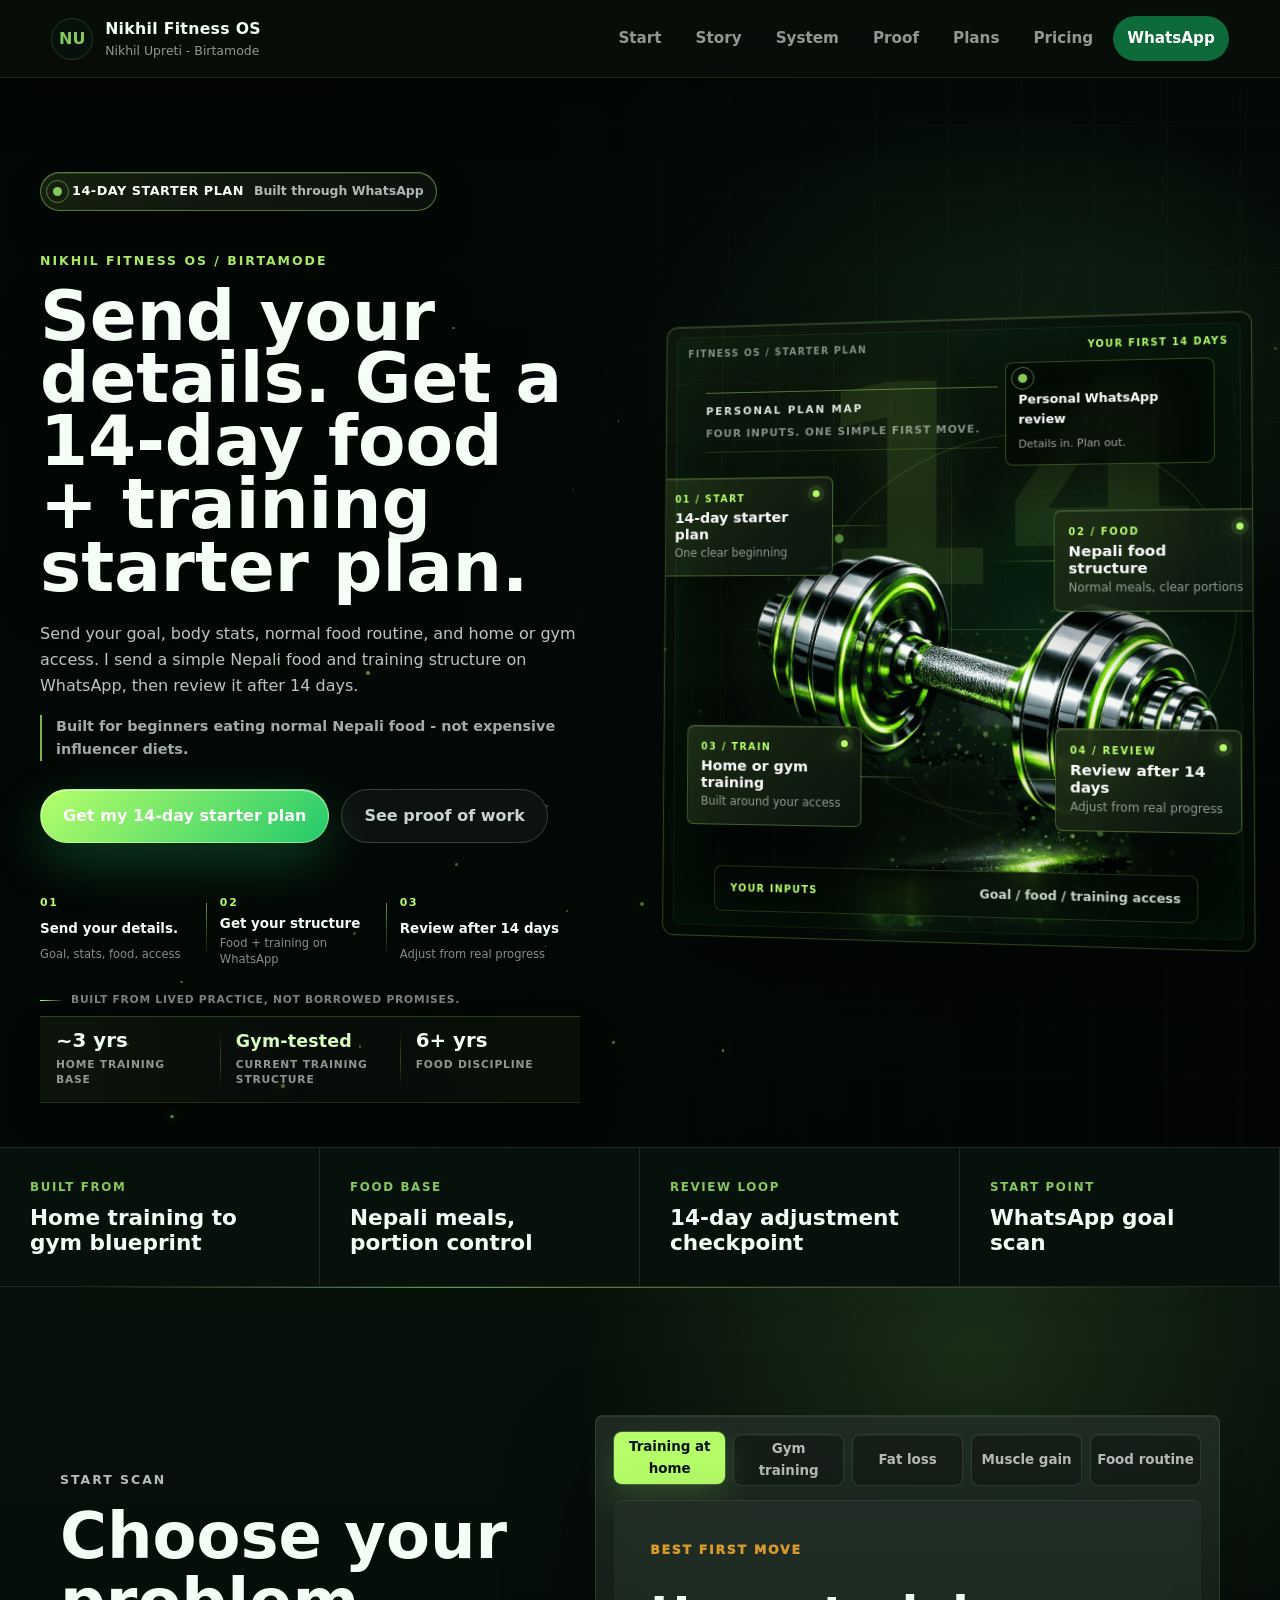
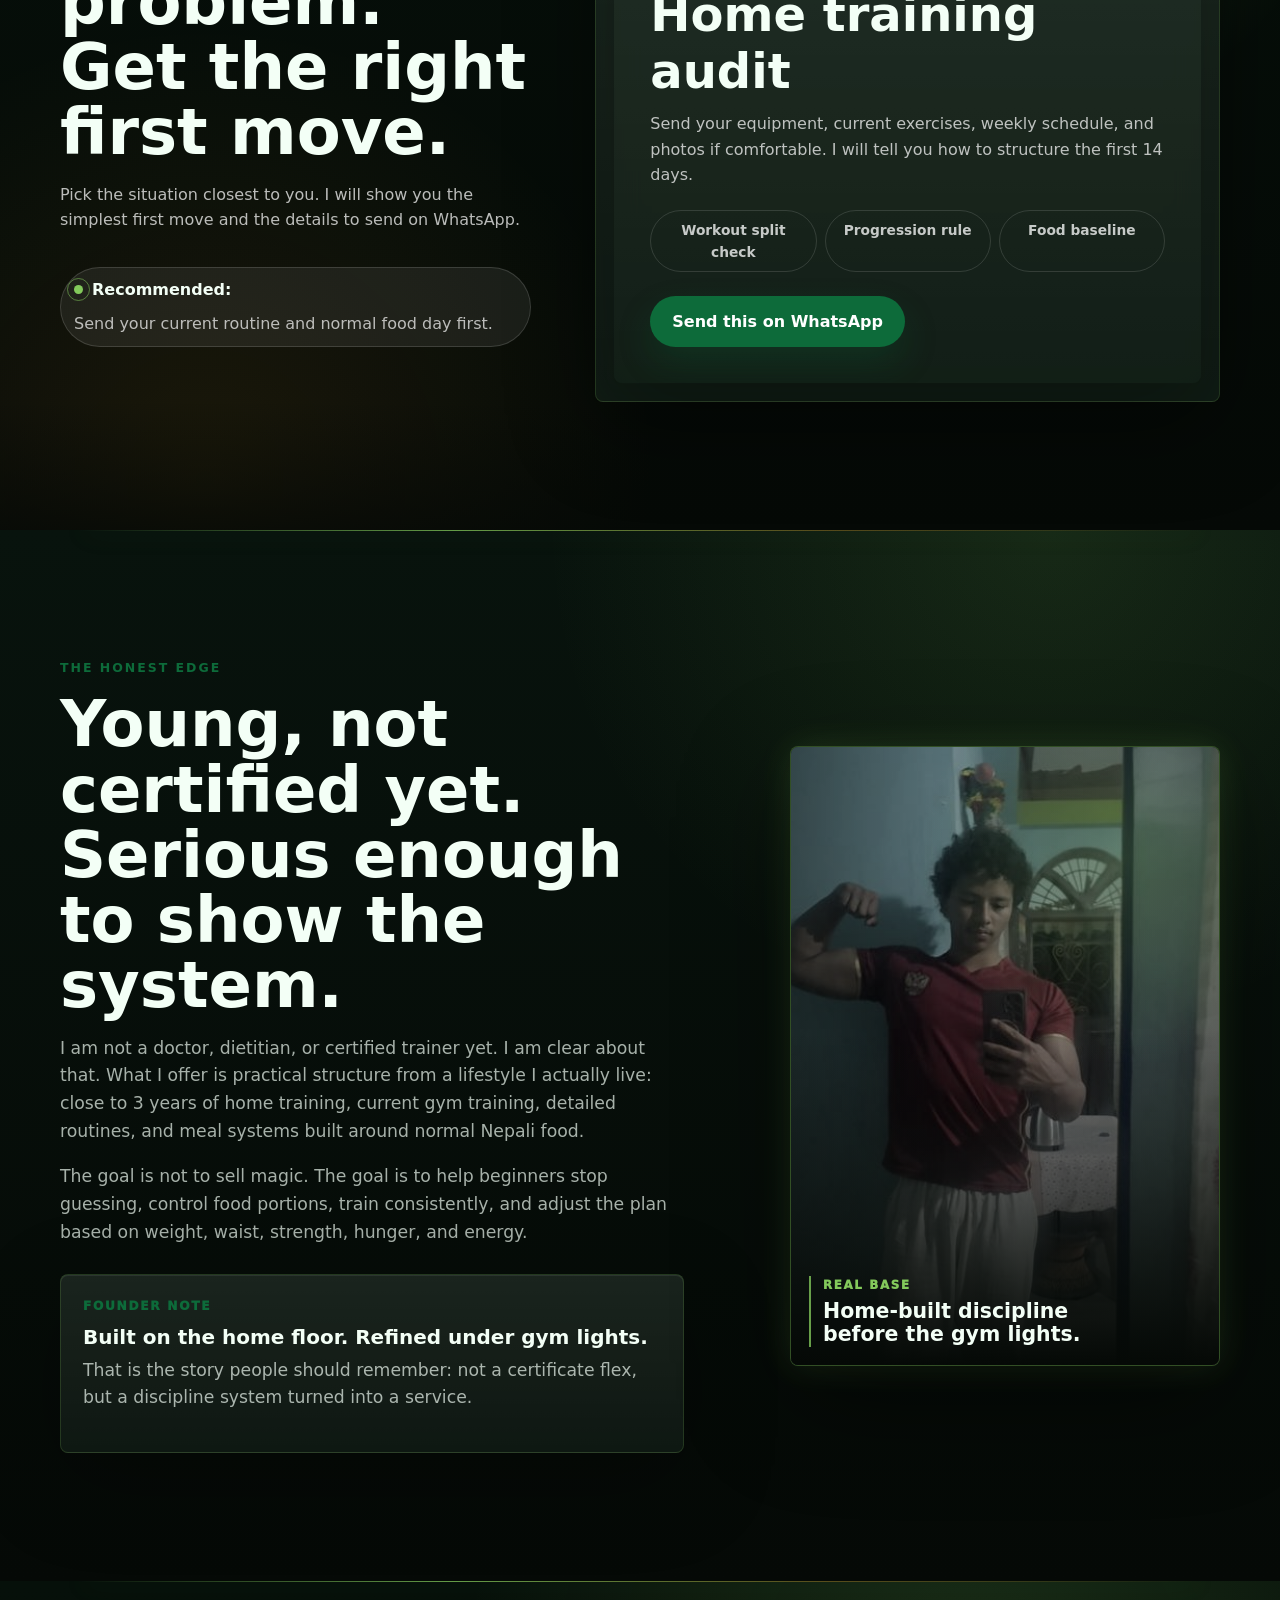
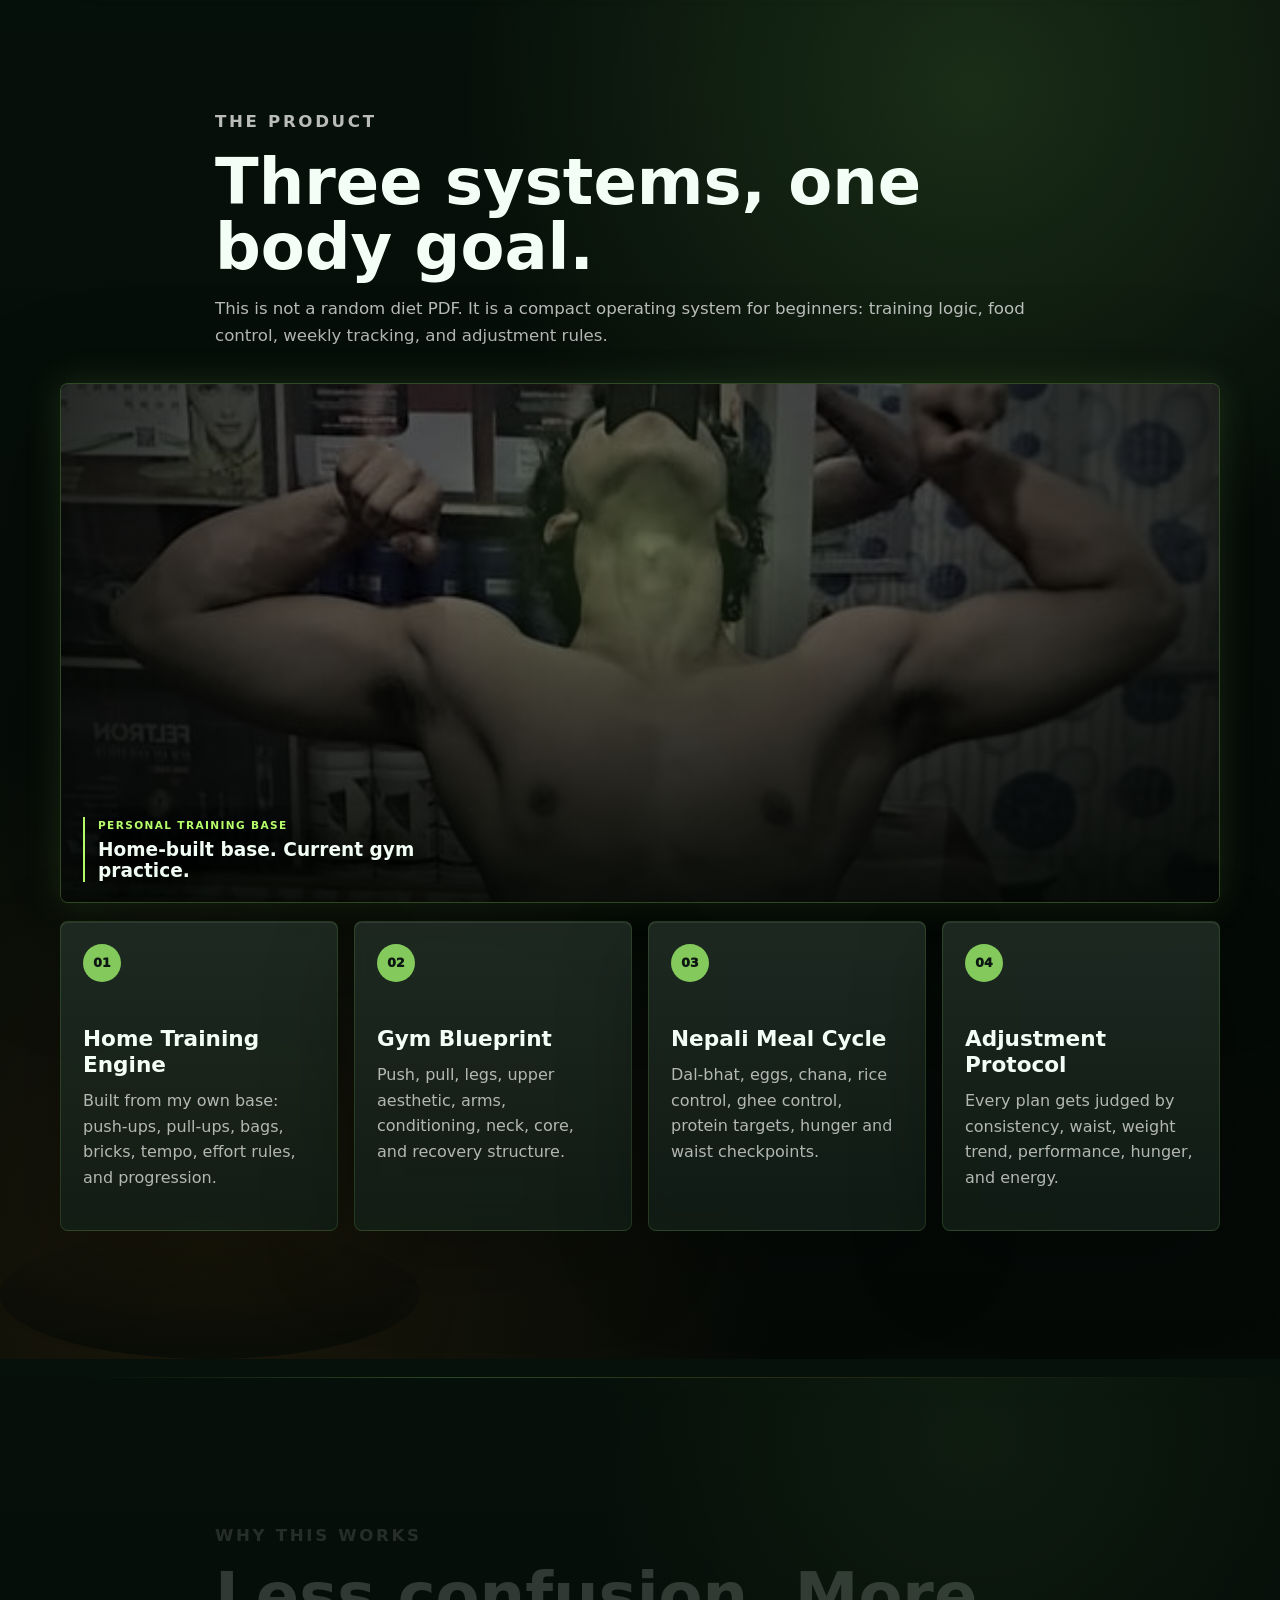
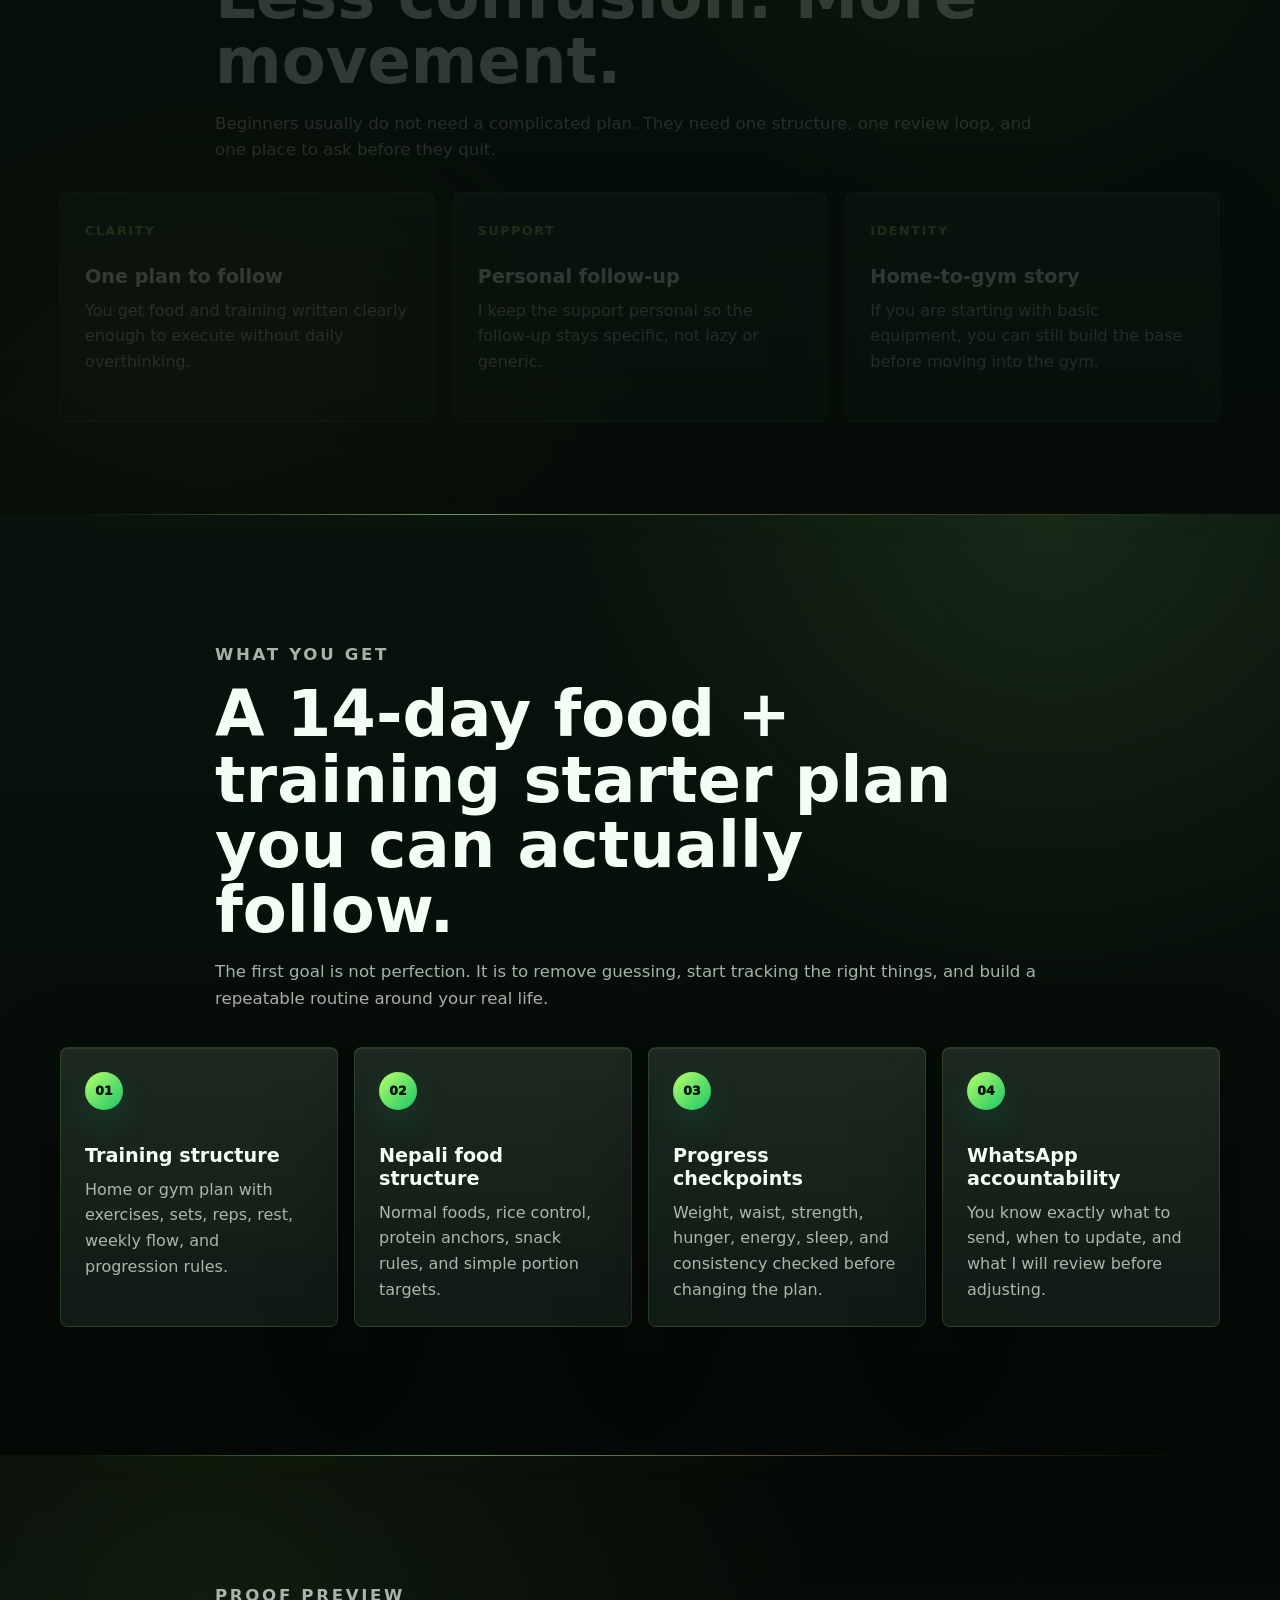
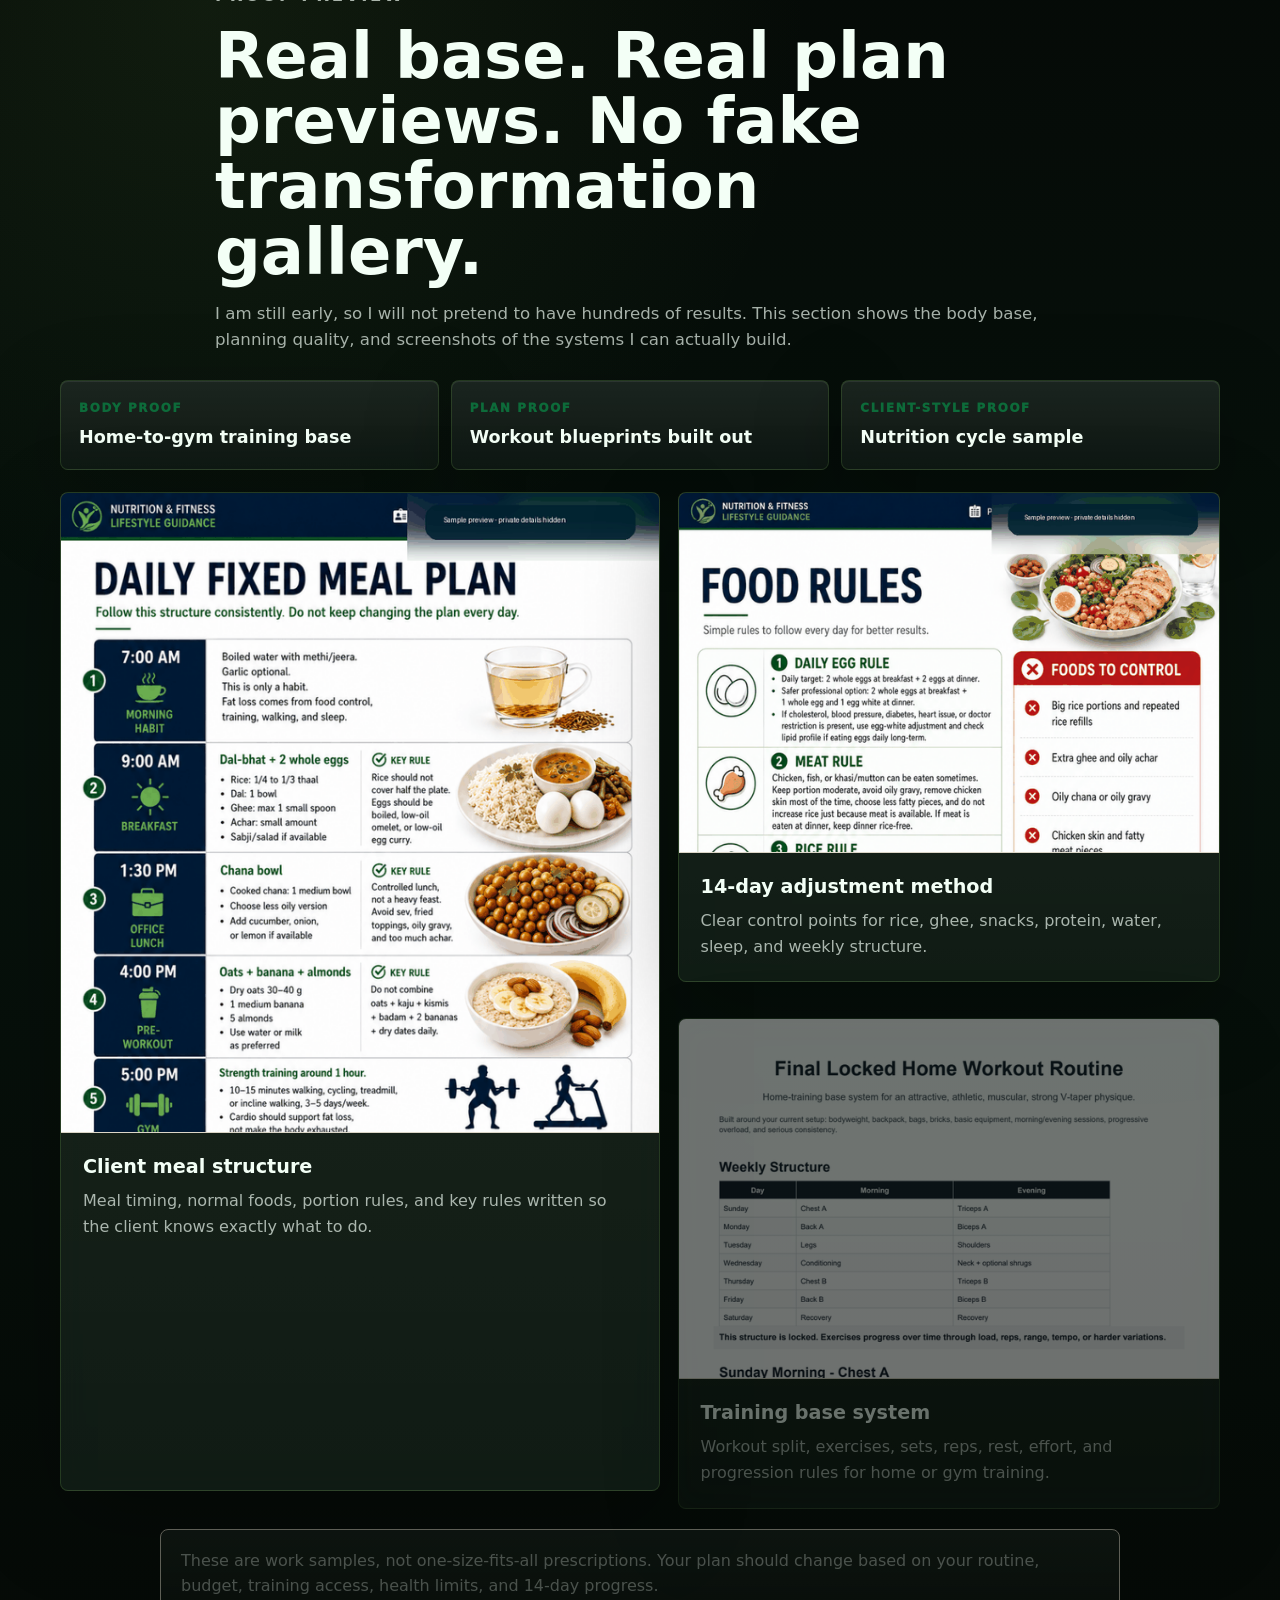
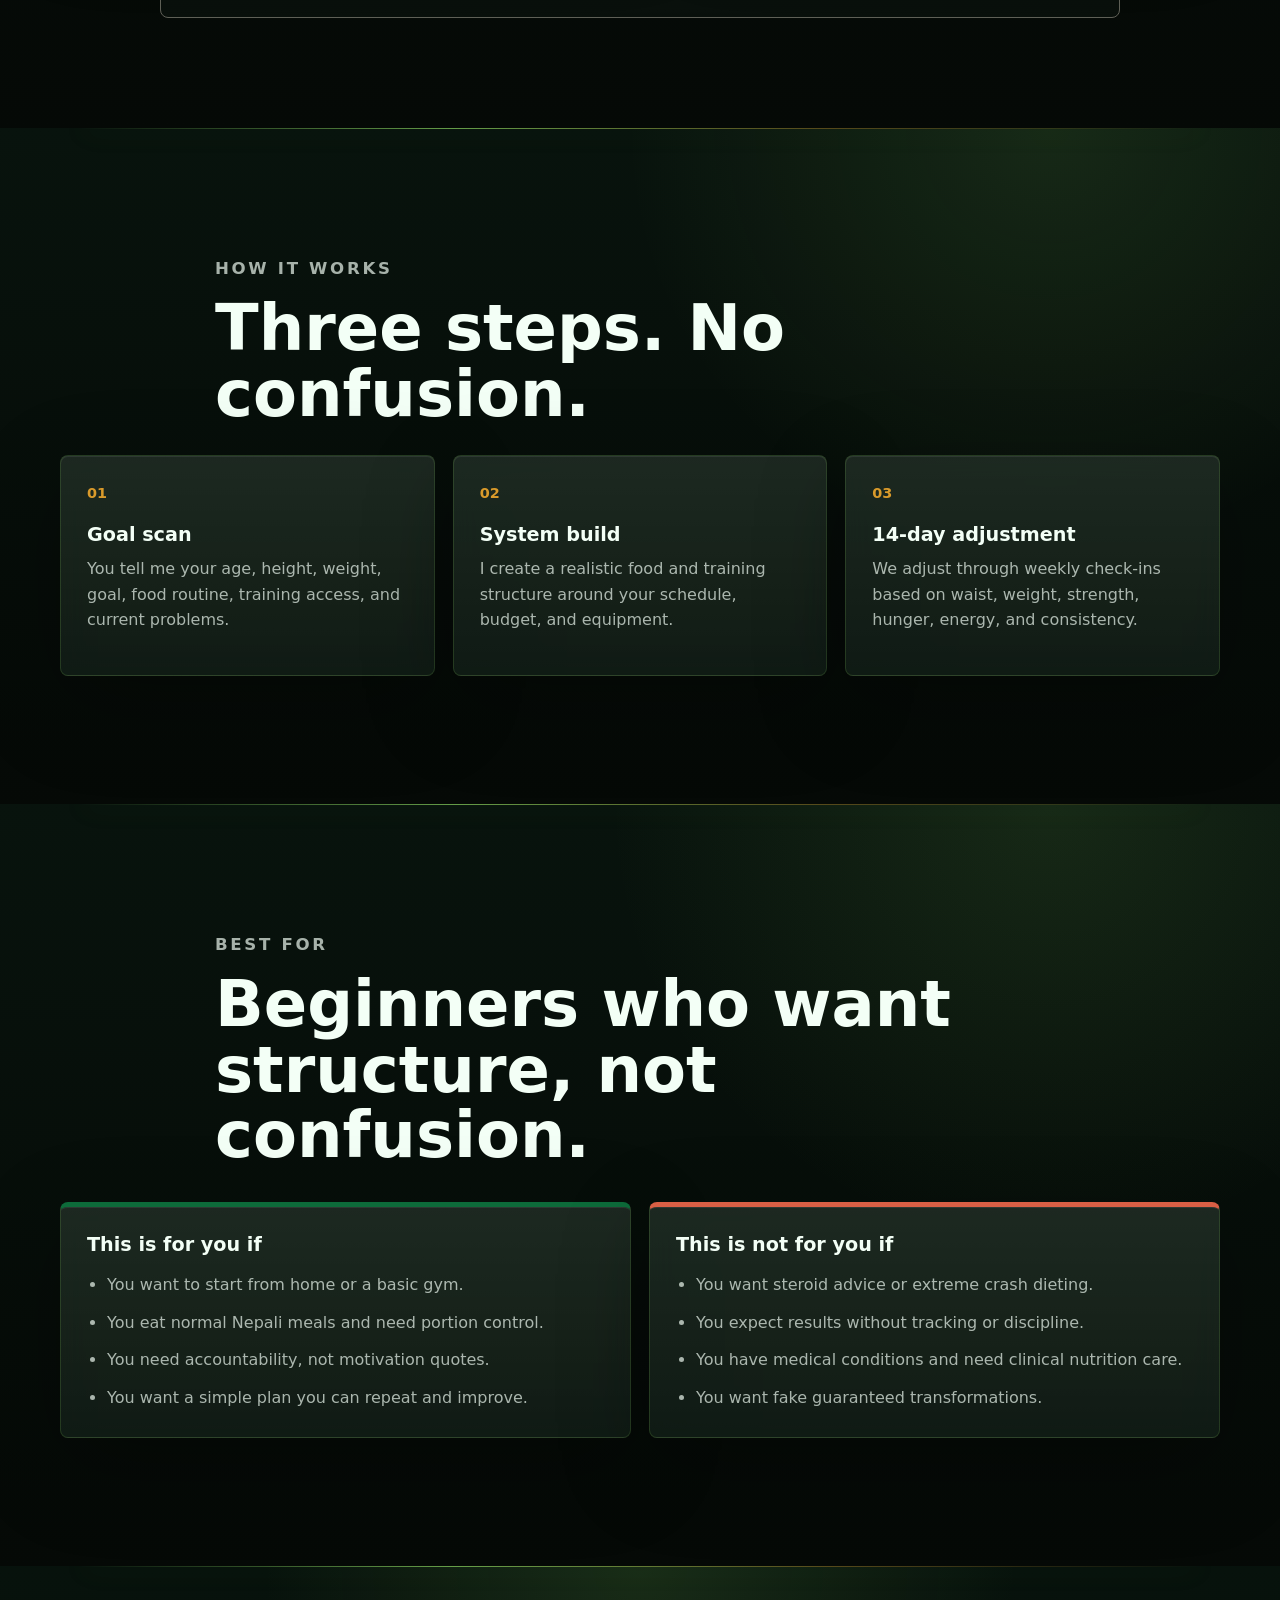
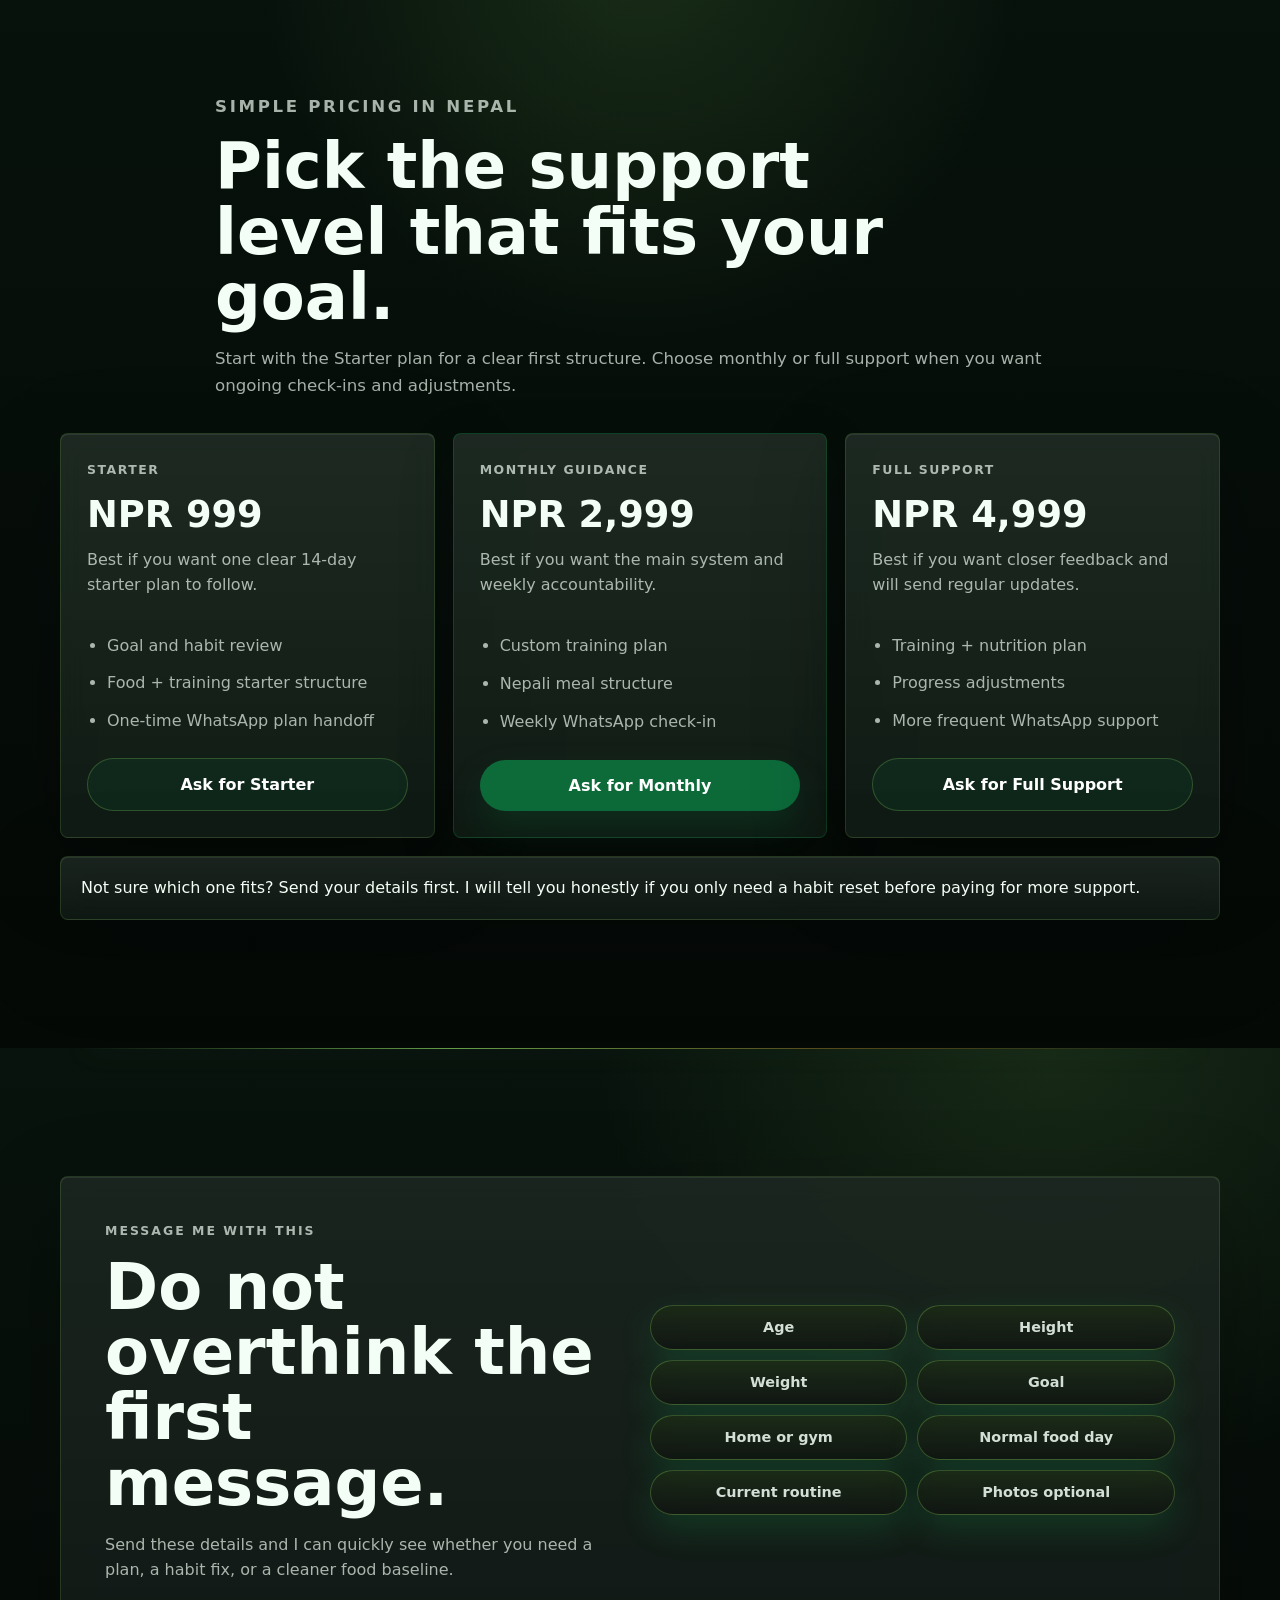
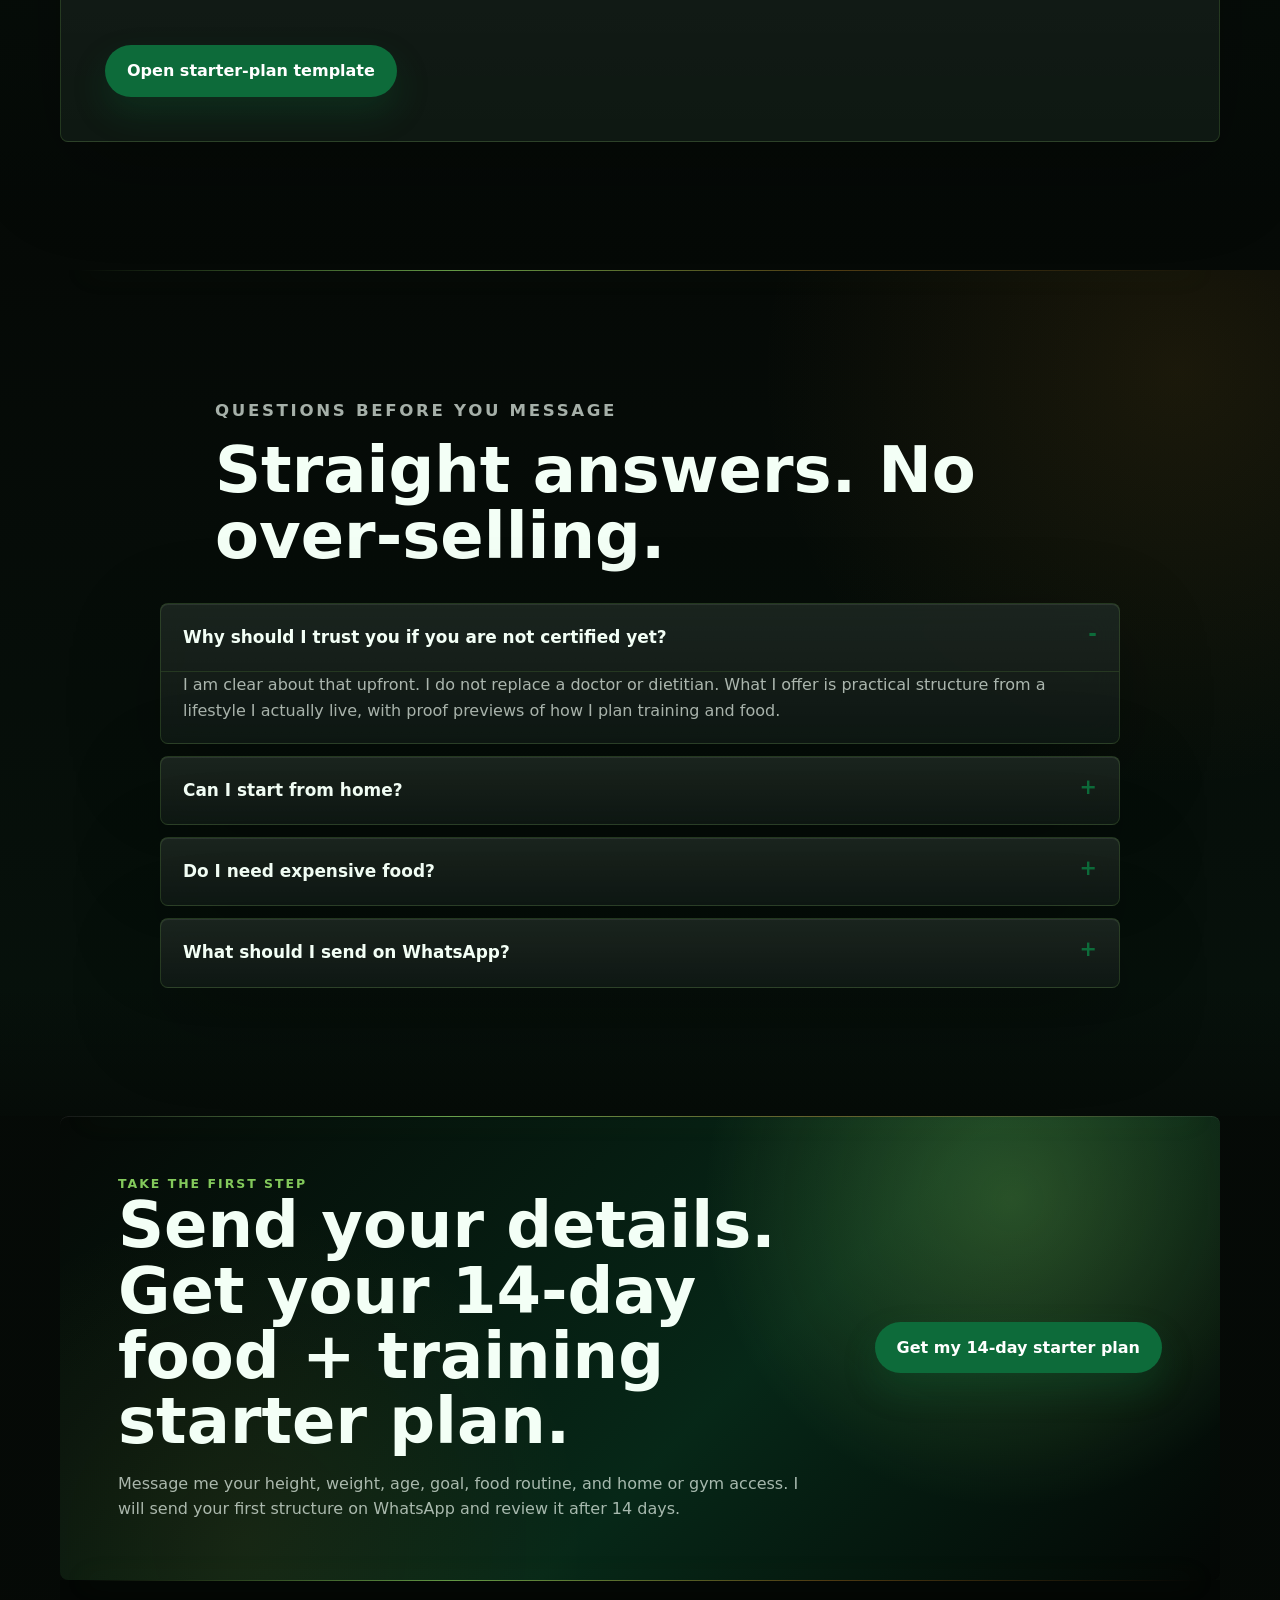
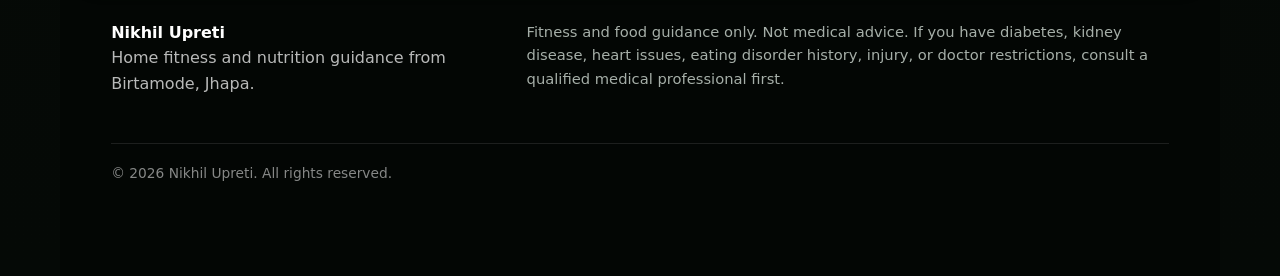
==== commit 9a9026dc: "Add files via upload" ====
--- a/index.html
+++ b/index.html
@@ -2,7 +2,10 @@
 <html lang="en">
   <head>
     <meta charset="UTF-8" />
-    <meta name="viewport" content="width=device-width, initial-scale=1.0" />
+    <meta
+      name="viewport"
+      content="width=1200, initial-scale=0.32, minimum-scale=0.25, maximum-scale=3, user-scalable=yes"
+    />
     <title>Nikhil Upreti | Home, Gym & Nepali Meal Fitness Systems</title>
     <meta
       name="description"
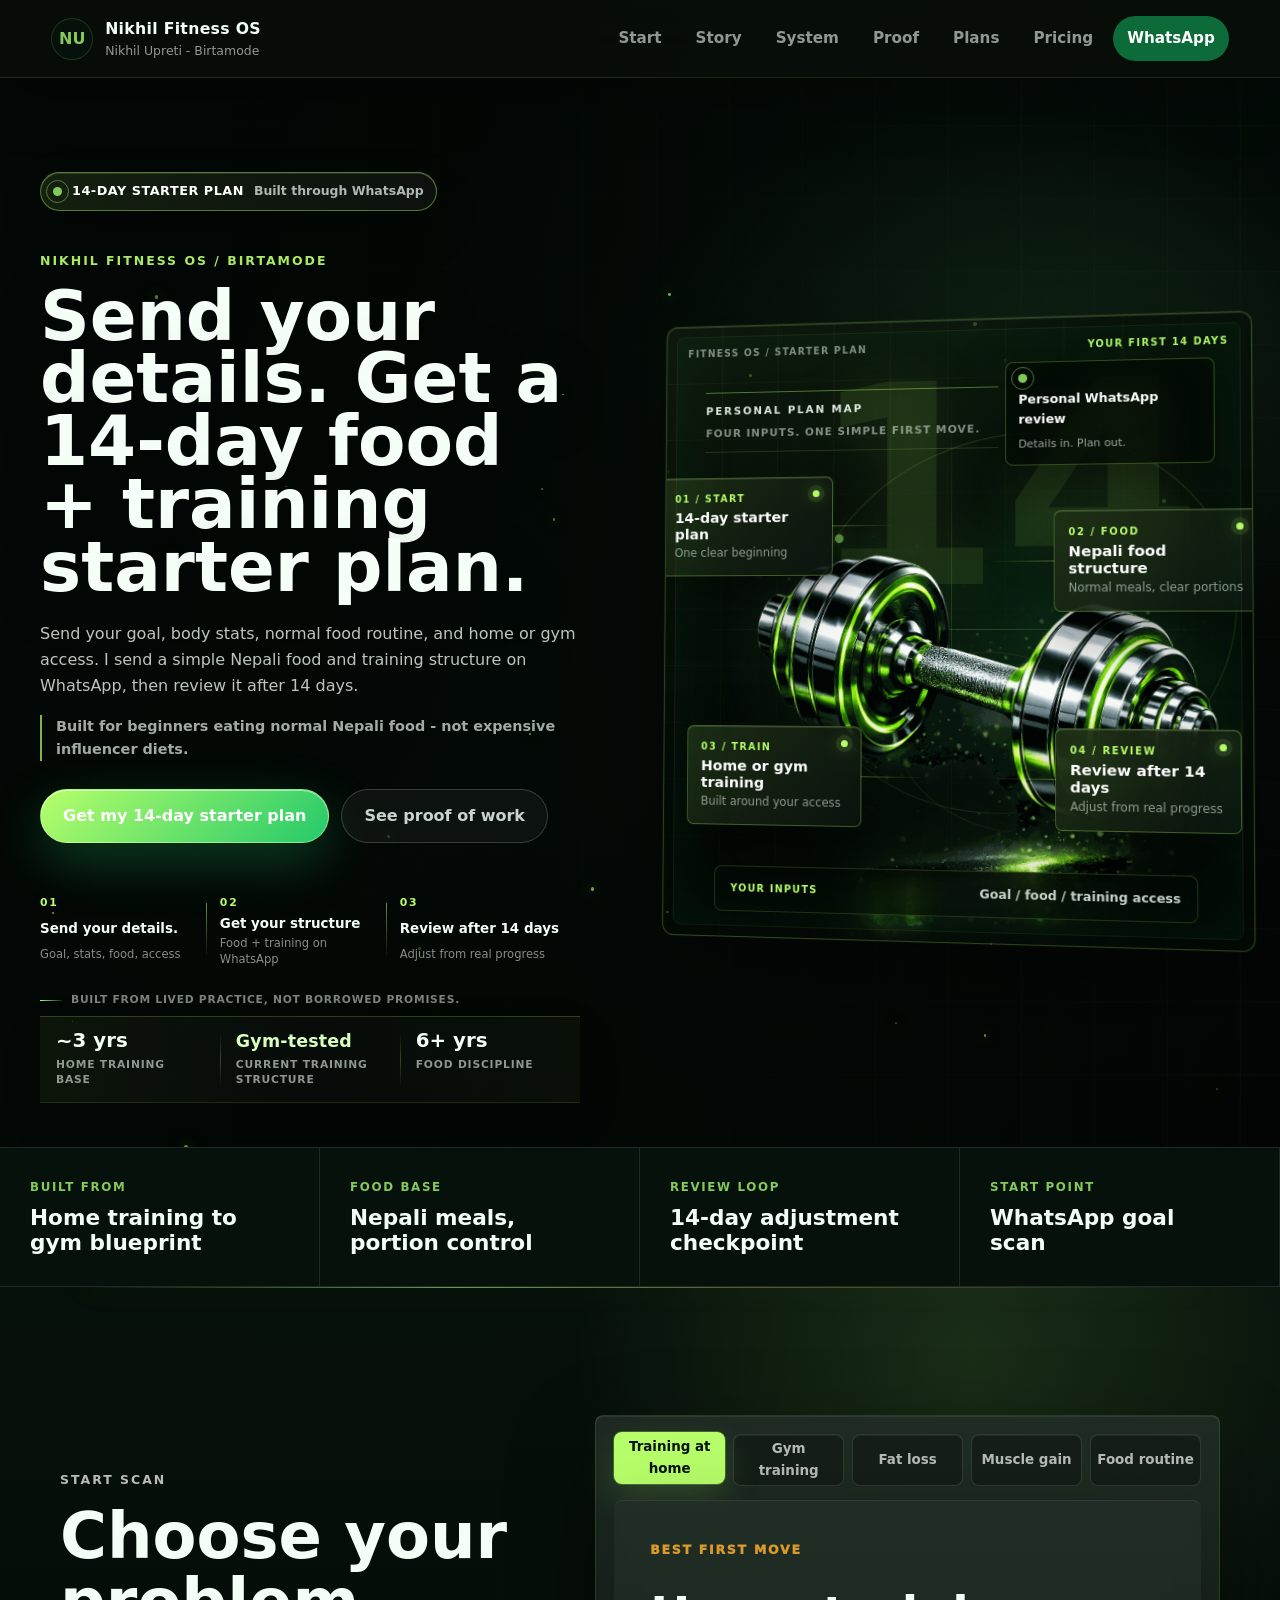
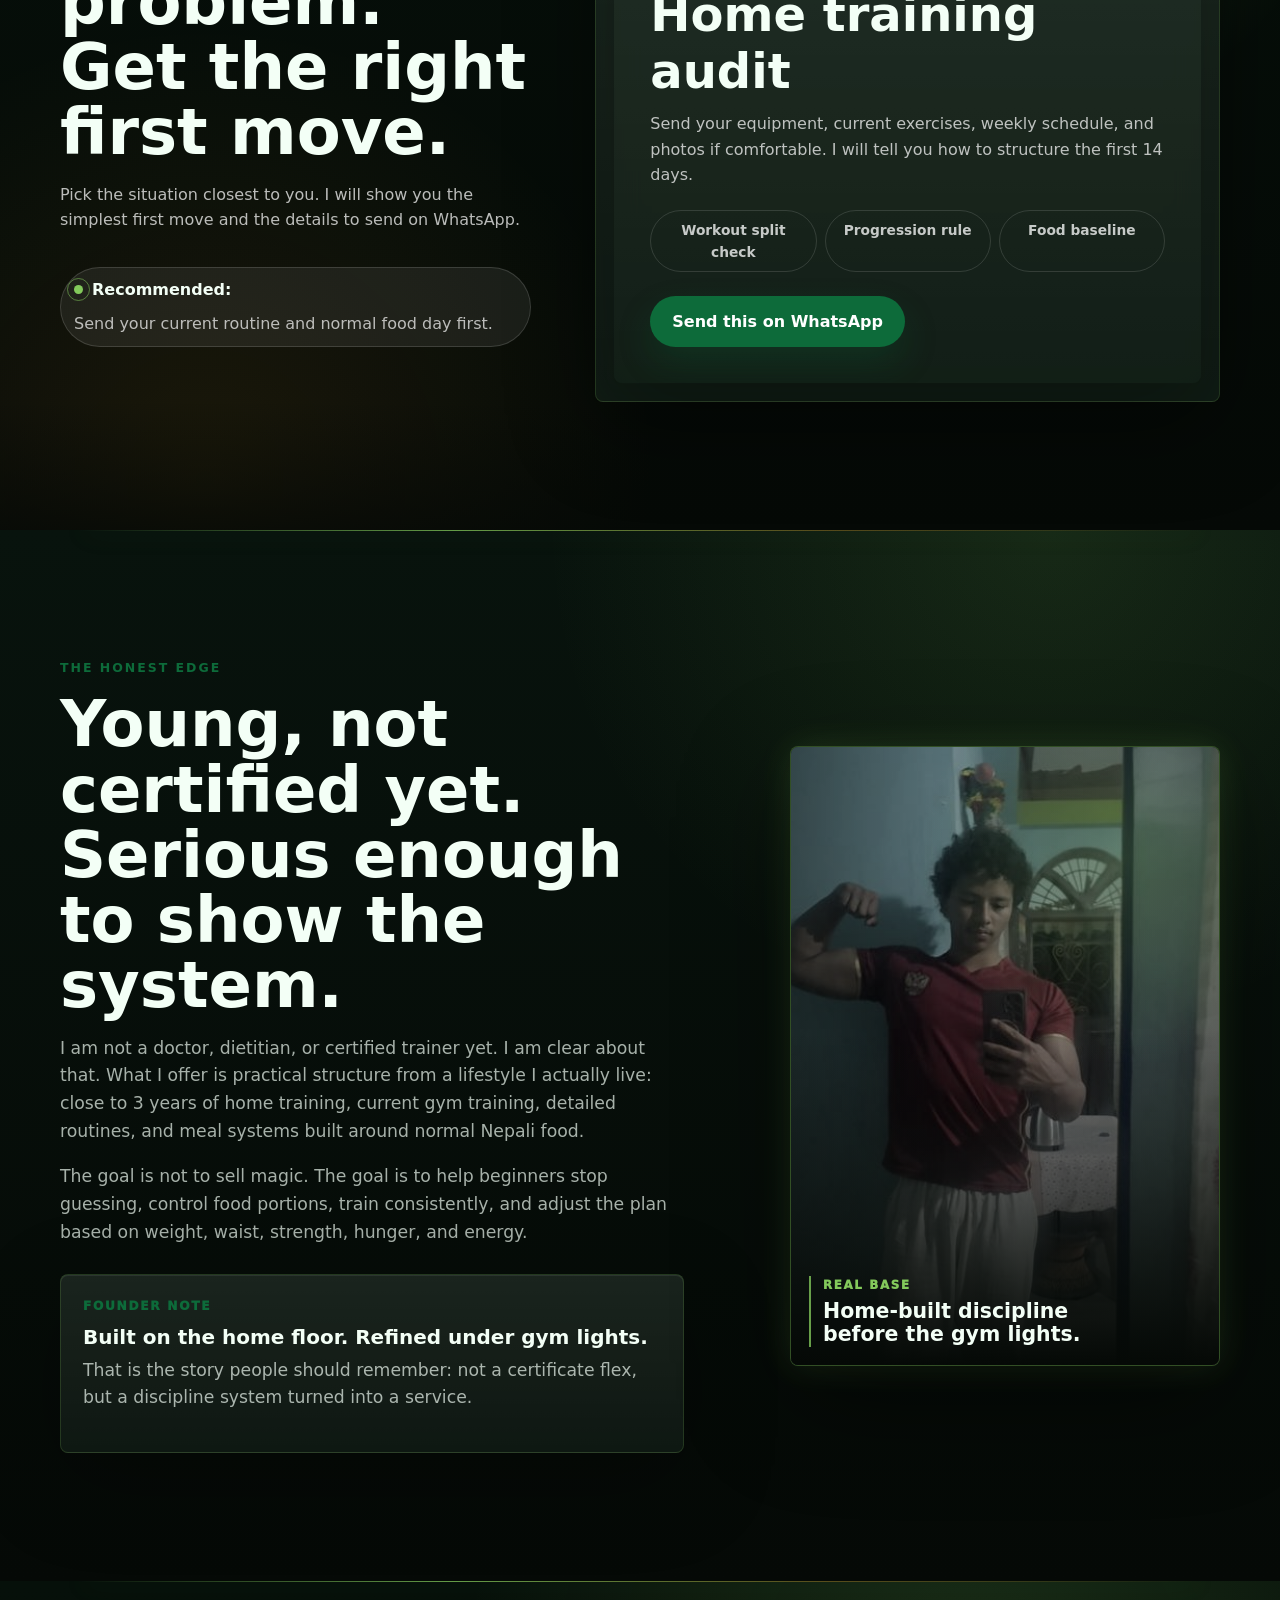
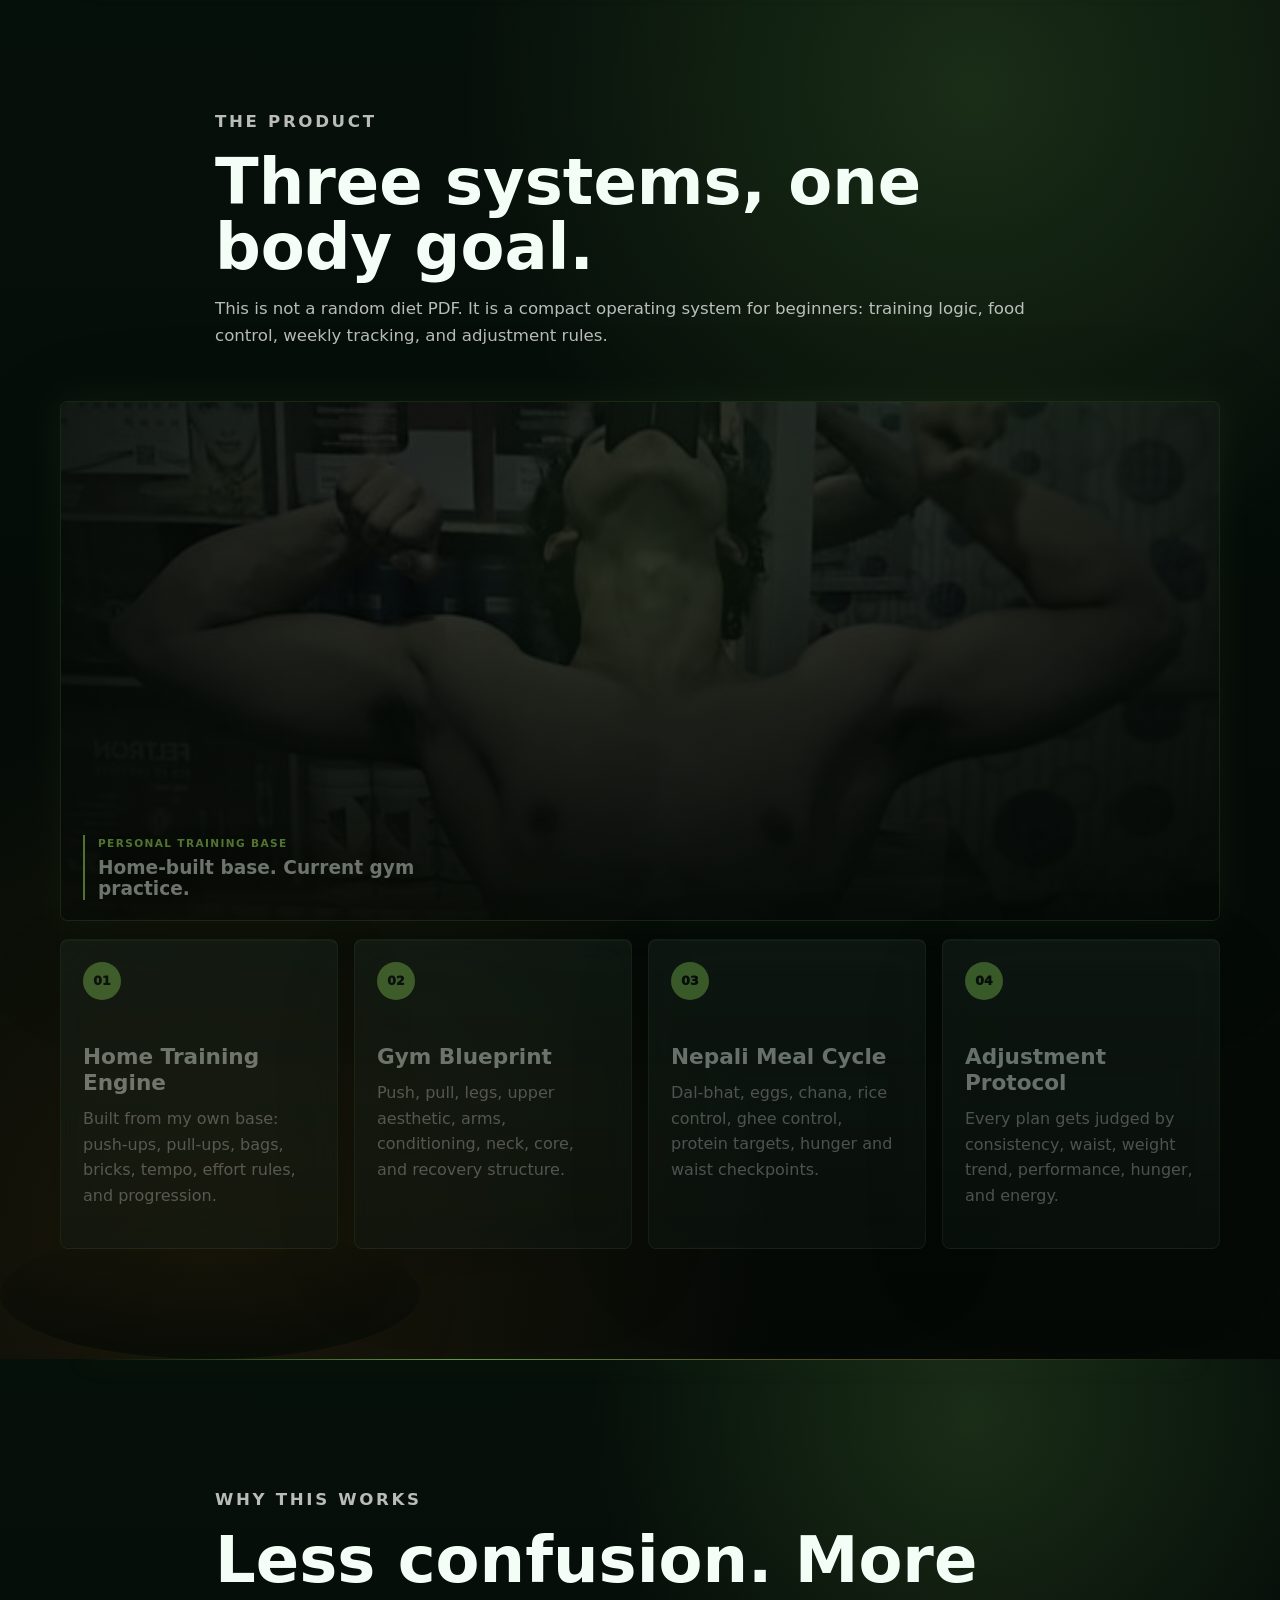
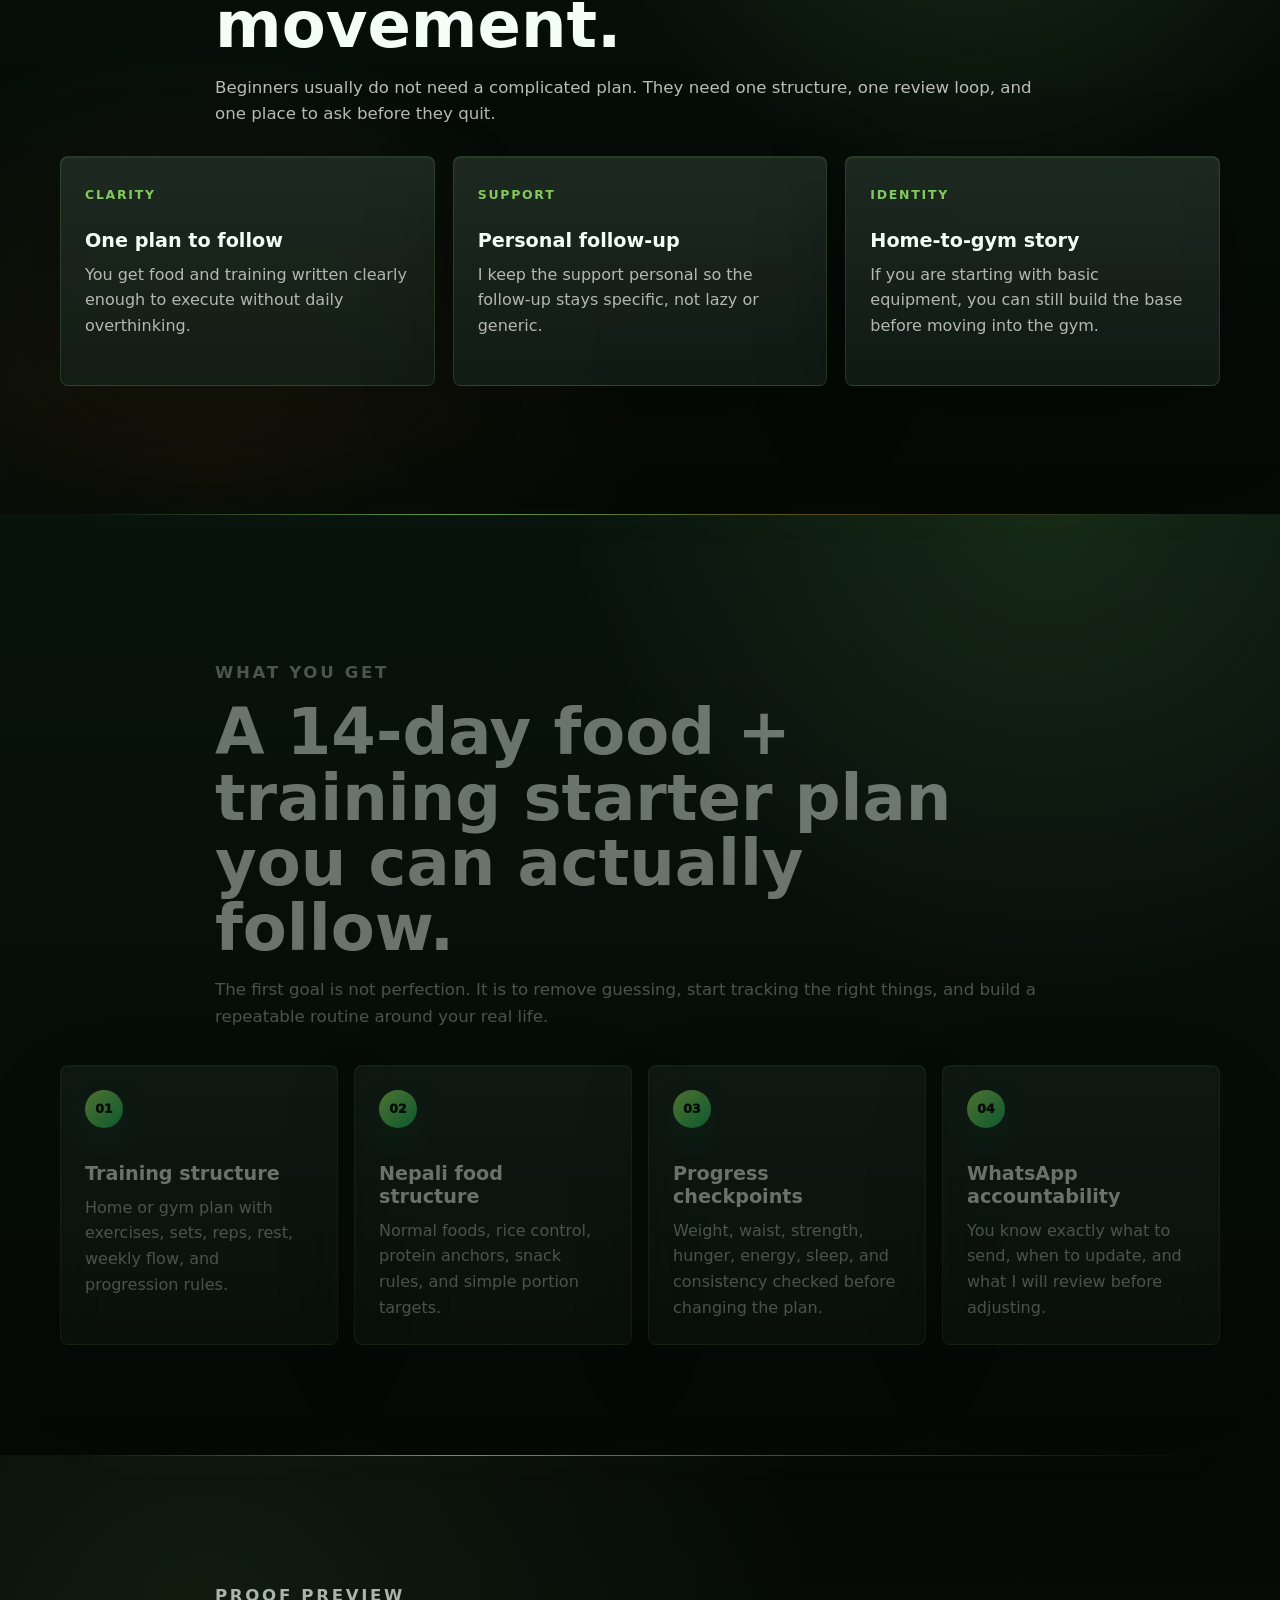
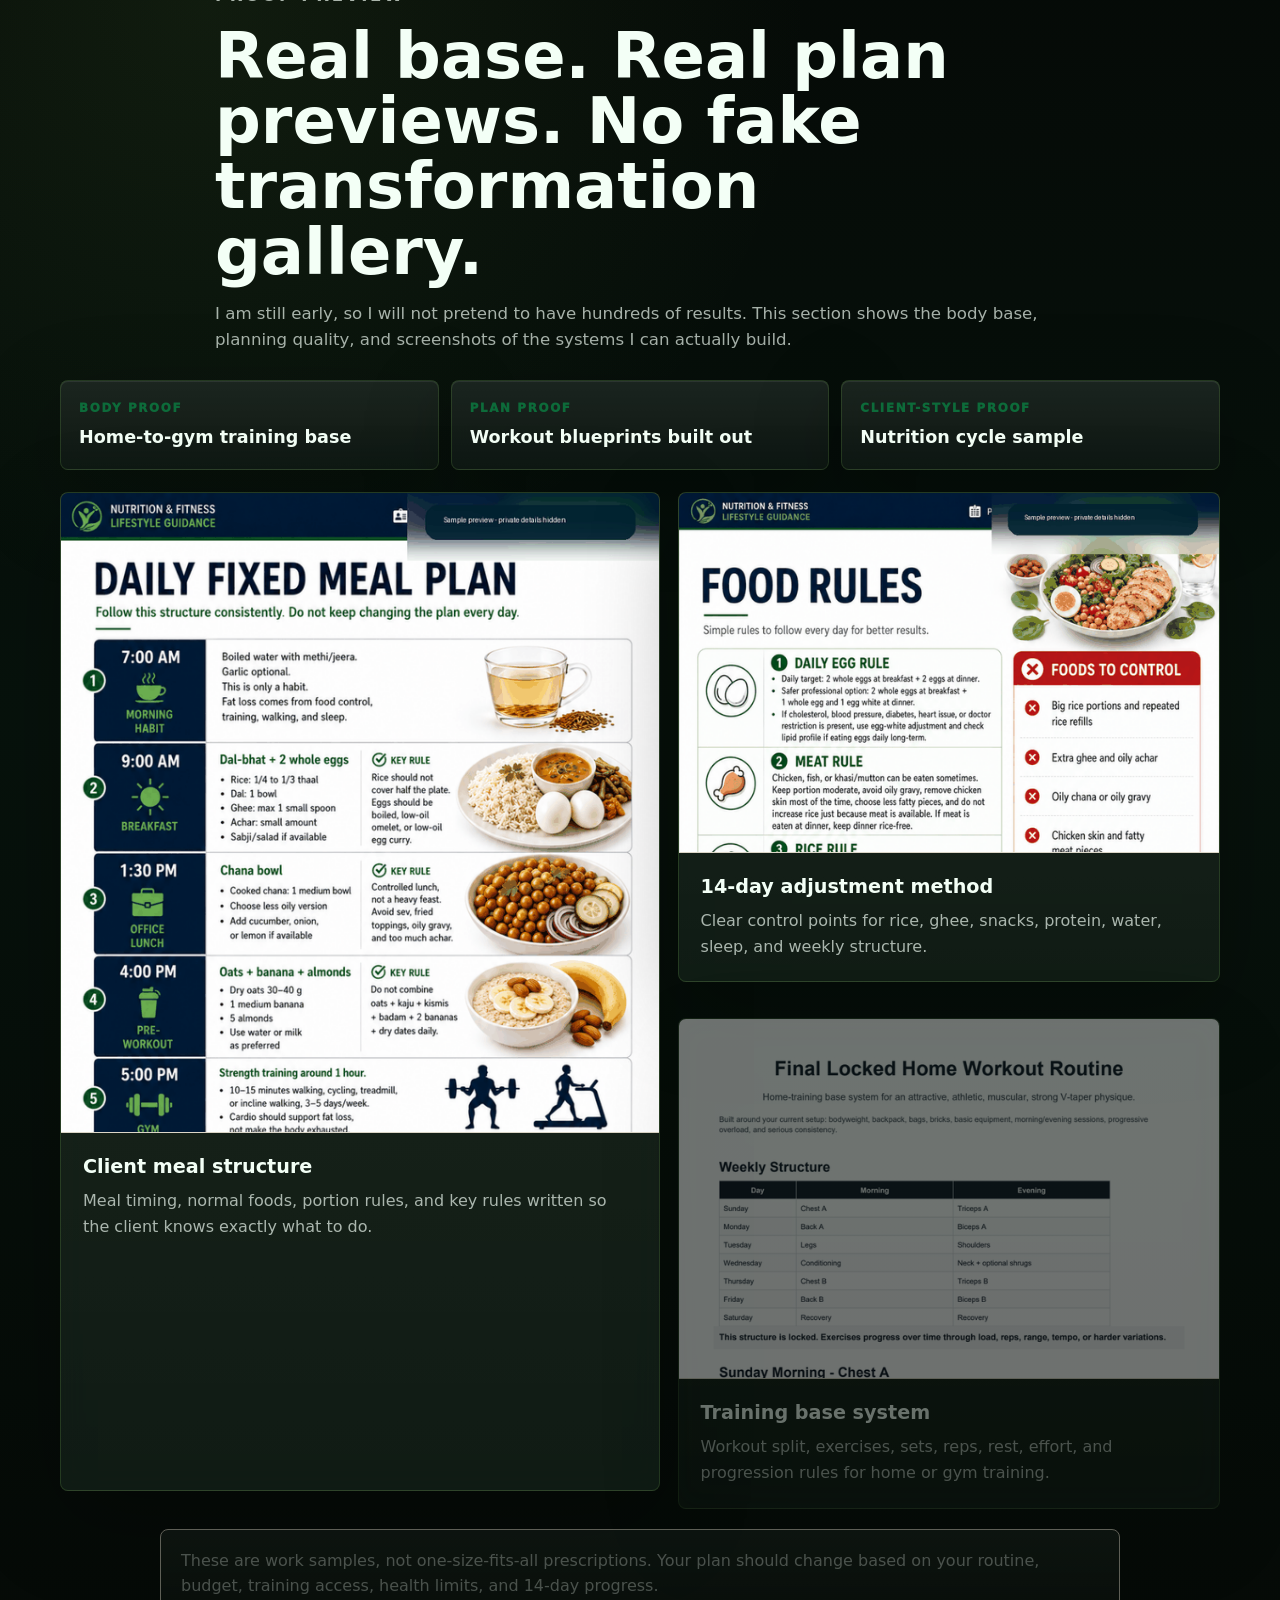
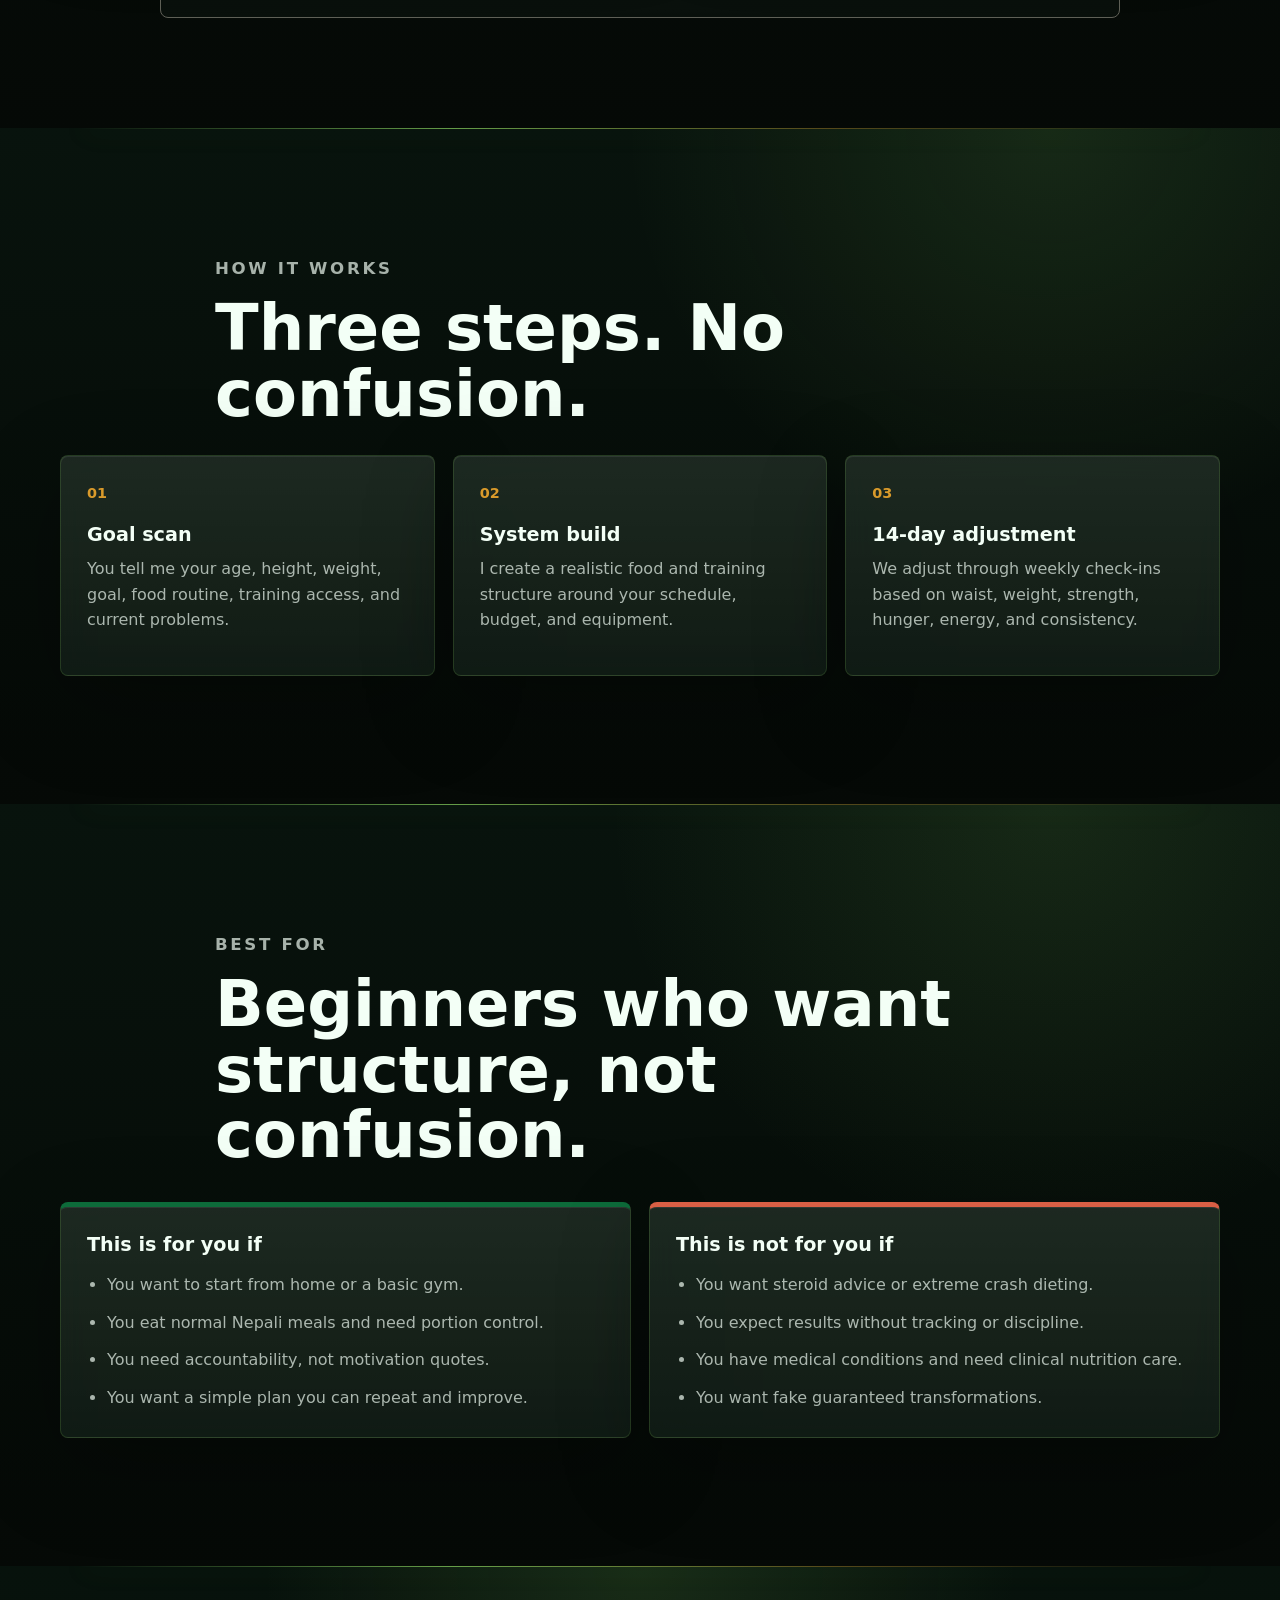
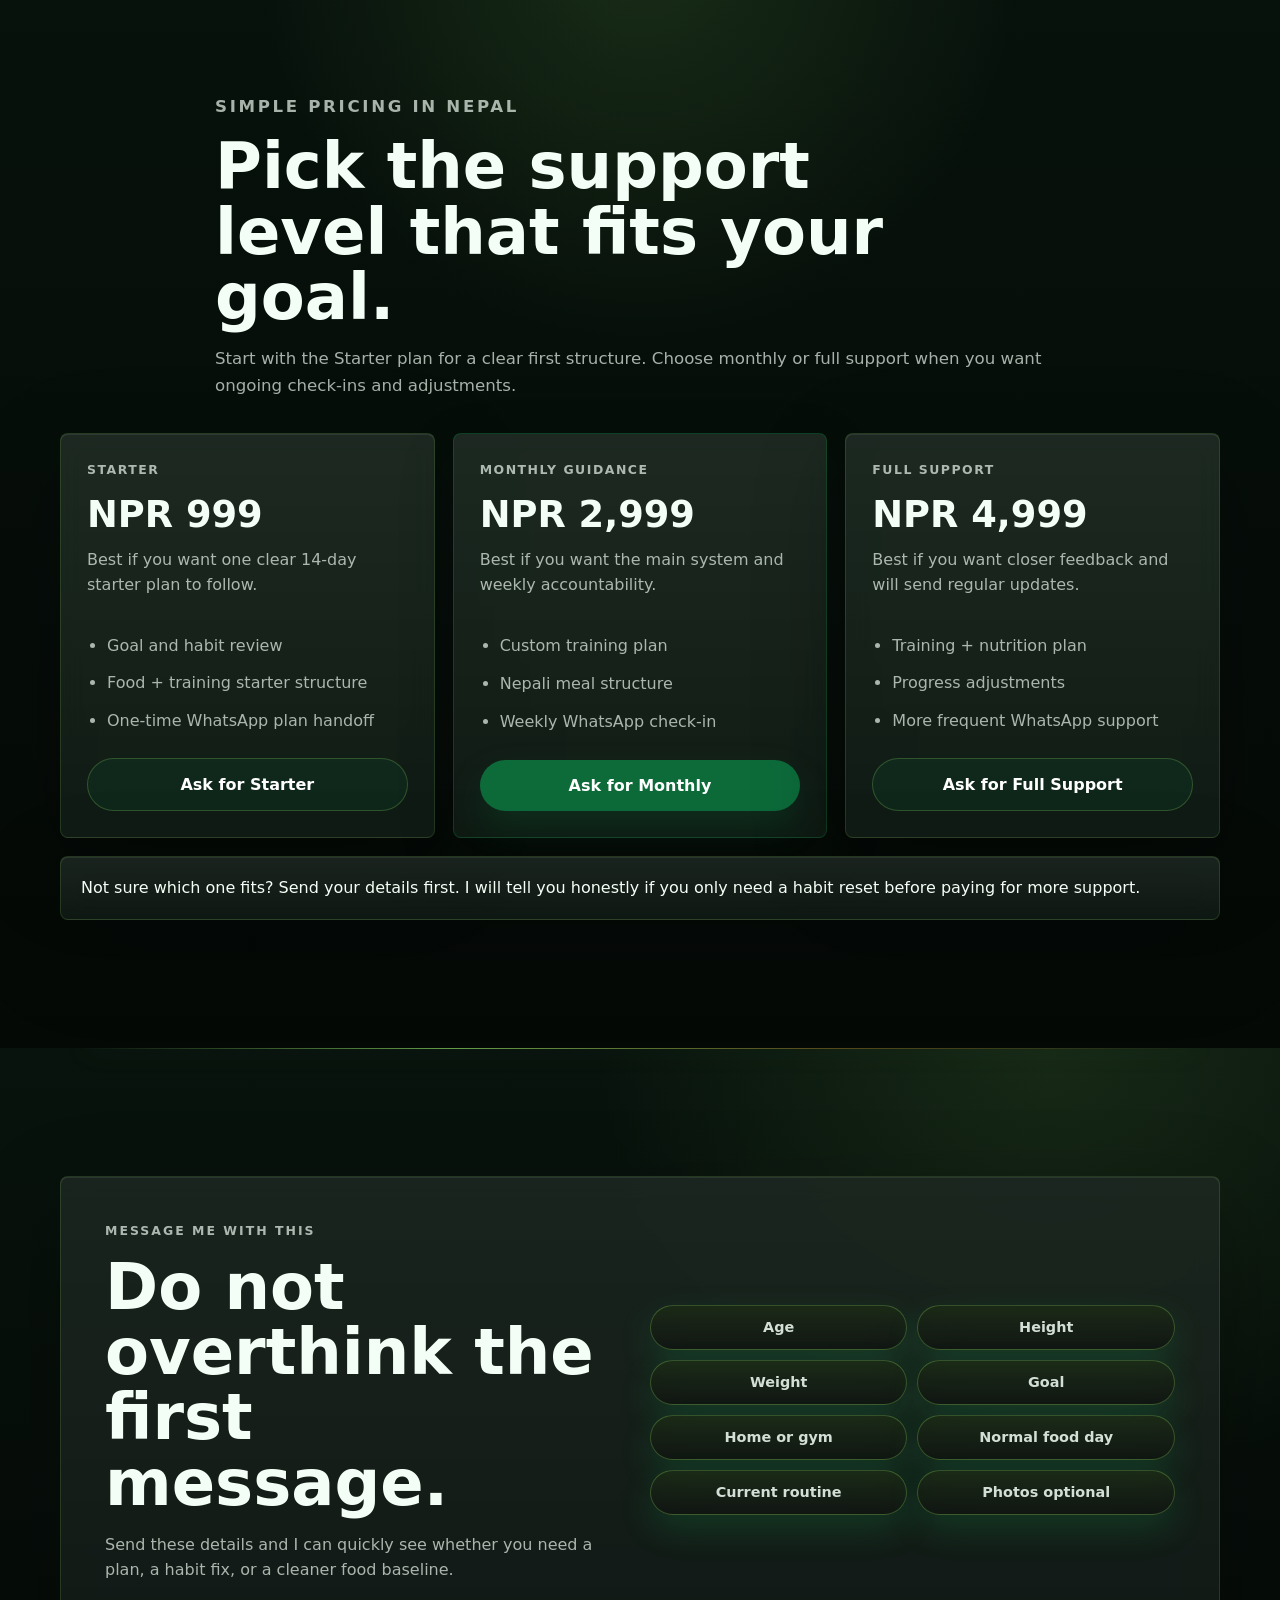
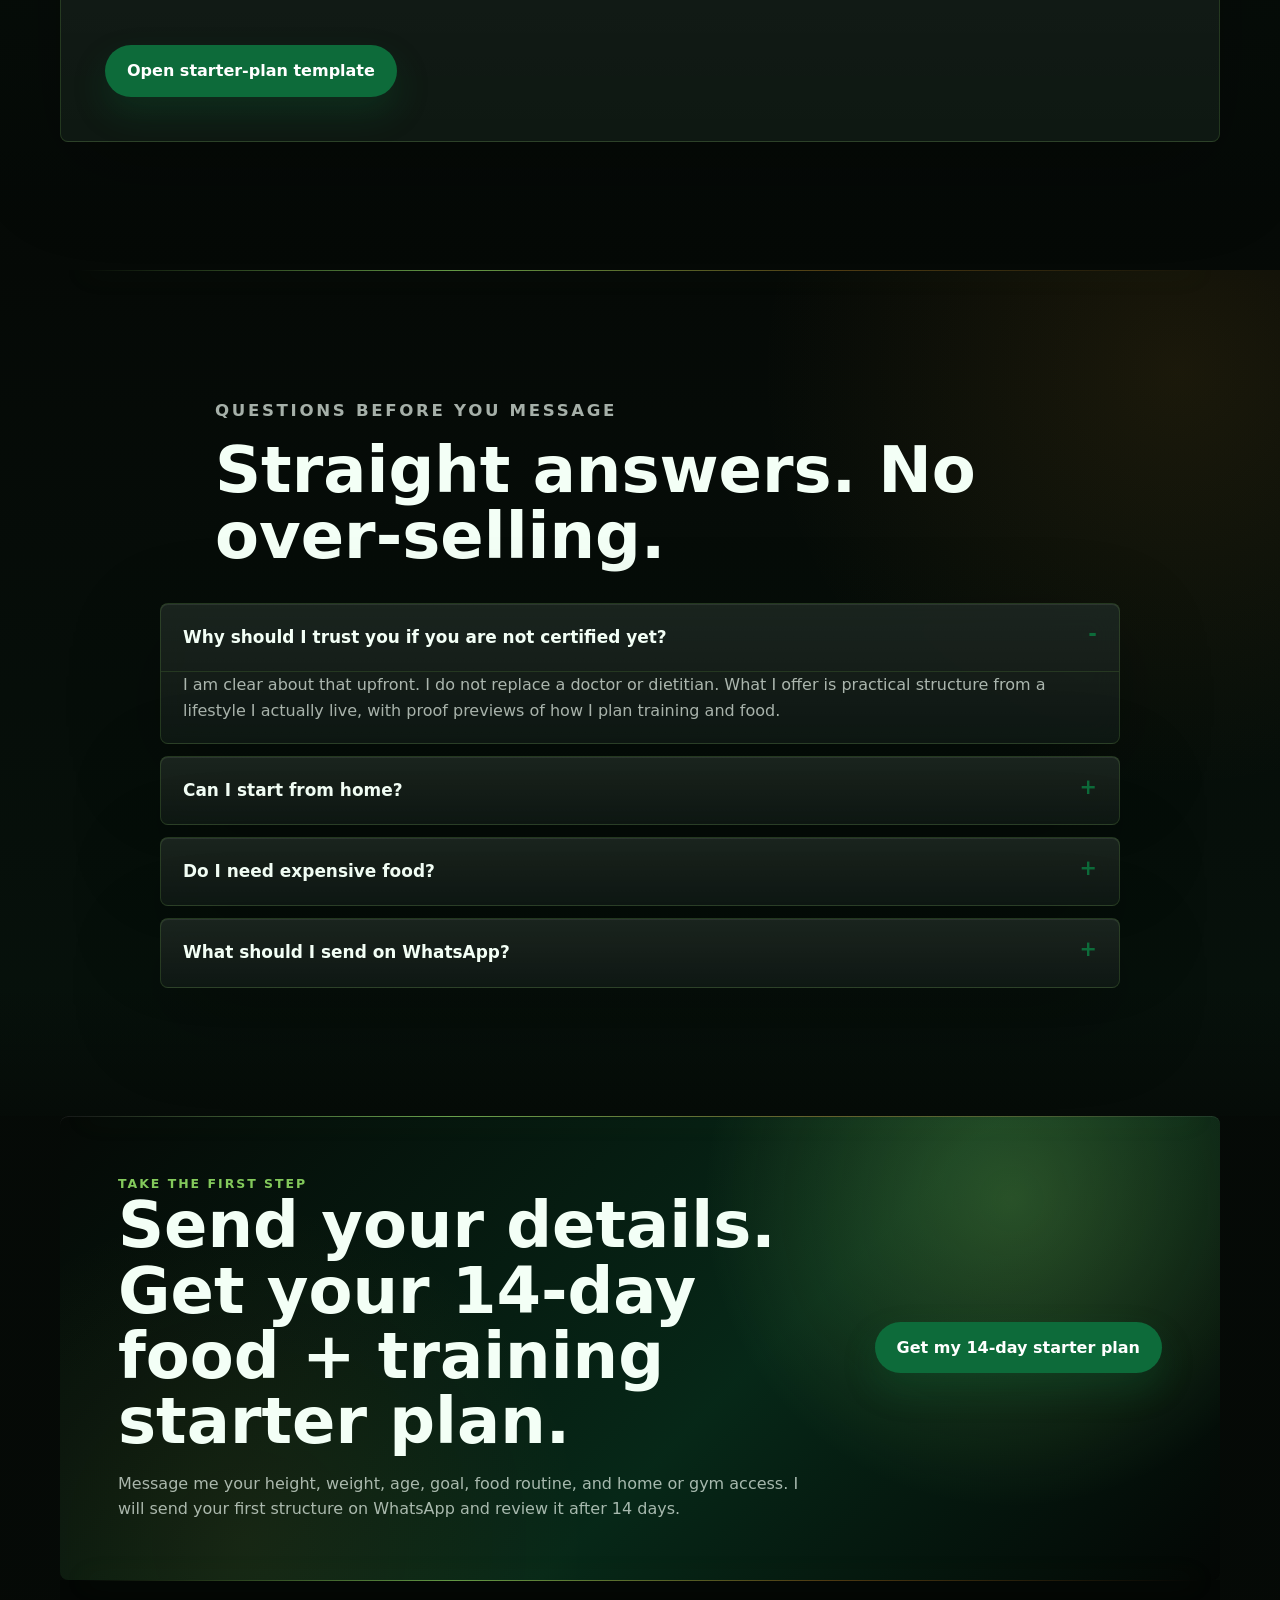
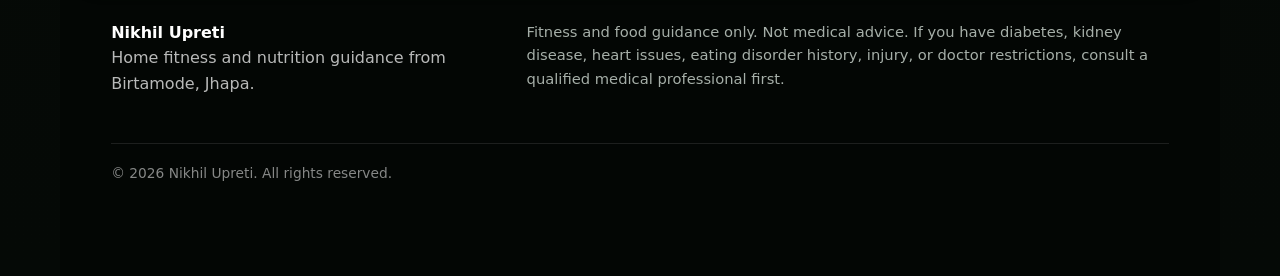
==== commit 3366c02f: "Add files via upload" ====
--- a/index.html
+++ b/index.html
@@ -4,7 +4,7 @@
     <meta charset="UTF-8" />
     <meta
       name="viewport"
-      content="width=1200, initial-scale=0.32, minimum-scale=0.25, maximum-scale=3, user-scalable=yes"
+      content="width=1000, initial-scale=0.36, minimum-scale=0.25, maximum-scale=3, user-scalable=yes"
     />
     <title>Nikhil Upreti | Home, Gym & Nepali Meal Fitness Systems</title>
     <meta
--- a/styles.css
+++ b/styles.css
@@ -4860,3 +4860,84 @@
     font-size: 0.46rem;
   }
 }
+
+/* Desktop-canvas density: phones render this 1000px desktop canvas at scale,
+   so preserve the full desktop composition through the narrow-desktop range. */
+@media (min-width: 841px) and (max-width: 1100px) {
+  .site-header {
+    gap: 24px;
+    padding-right: clamp(18px, 4vw, 54px);
+    padding-left: clamp(18px, 4vw, 54px);
+  }
+
+  .brand small {
+    display: block;
+  }
+
+  .site-nav {
+    gap: 6px;
+  }
+
+  .site-nav a {
+    padding: 10px 14px;
+    font-size: 0.95rem;
+  }
+
+  .site-nav .nav-cta {
+    margin-left: 0;
+    padding-right: 14px;
+    padding-left: 14px;
+  }
+
+  .hero-os .hero-inner {
+    grid-template-columns: minmax(0, 0.95fr) minmax(500px, 1.05fr);
+    column-gap: clamp(30px, 5vw, 78px);
+    padding-top: clamp(48px, 6vw, 76px);
+    padding-bottom: 44px;
+  }
+
+  .hero-os h1 {
+    font-size: 4.35rem;
+  }
+
+  .hero-os .hero-visual {
+    min-height: 650px;
+  }
+
+  .hero-os .floating-card {
+    width: auto;
+    padding: 13px 14px 14px;
+  }
+
+  .hero-os .floating-card strong {
+    font-size: 0.92rem;
+  }
+
+  .hero-os .viewer-panel {
+    width: 205px;
+  }
+
+  .signal-rail {
+    grid-template-columns: repeat(4, minmax(0, 1fr));
+  }
+
+  .signal-rail div {
+    border-right: 1px solid rgba(255, 255, 255, 0.1);
+    border-bottom: 0;
+  }
+
+  .signal-rail div:nth-child(2),
+  .signal-rail div:nth-child(-n + 2) {
+    border-right: 1px solid rgba(255, 255, 255, 0.1);
+    border-bottom: 0;
+  }
+
+  .signal-rail div:last-child {
+    border-right: 0;
+  }
+
+  .command-grid,
+  .deliverable-grid {
+    grid-template-columns: repeat(4, minmax(0, 1fr));
+  }
+}
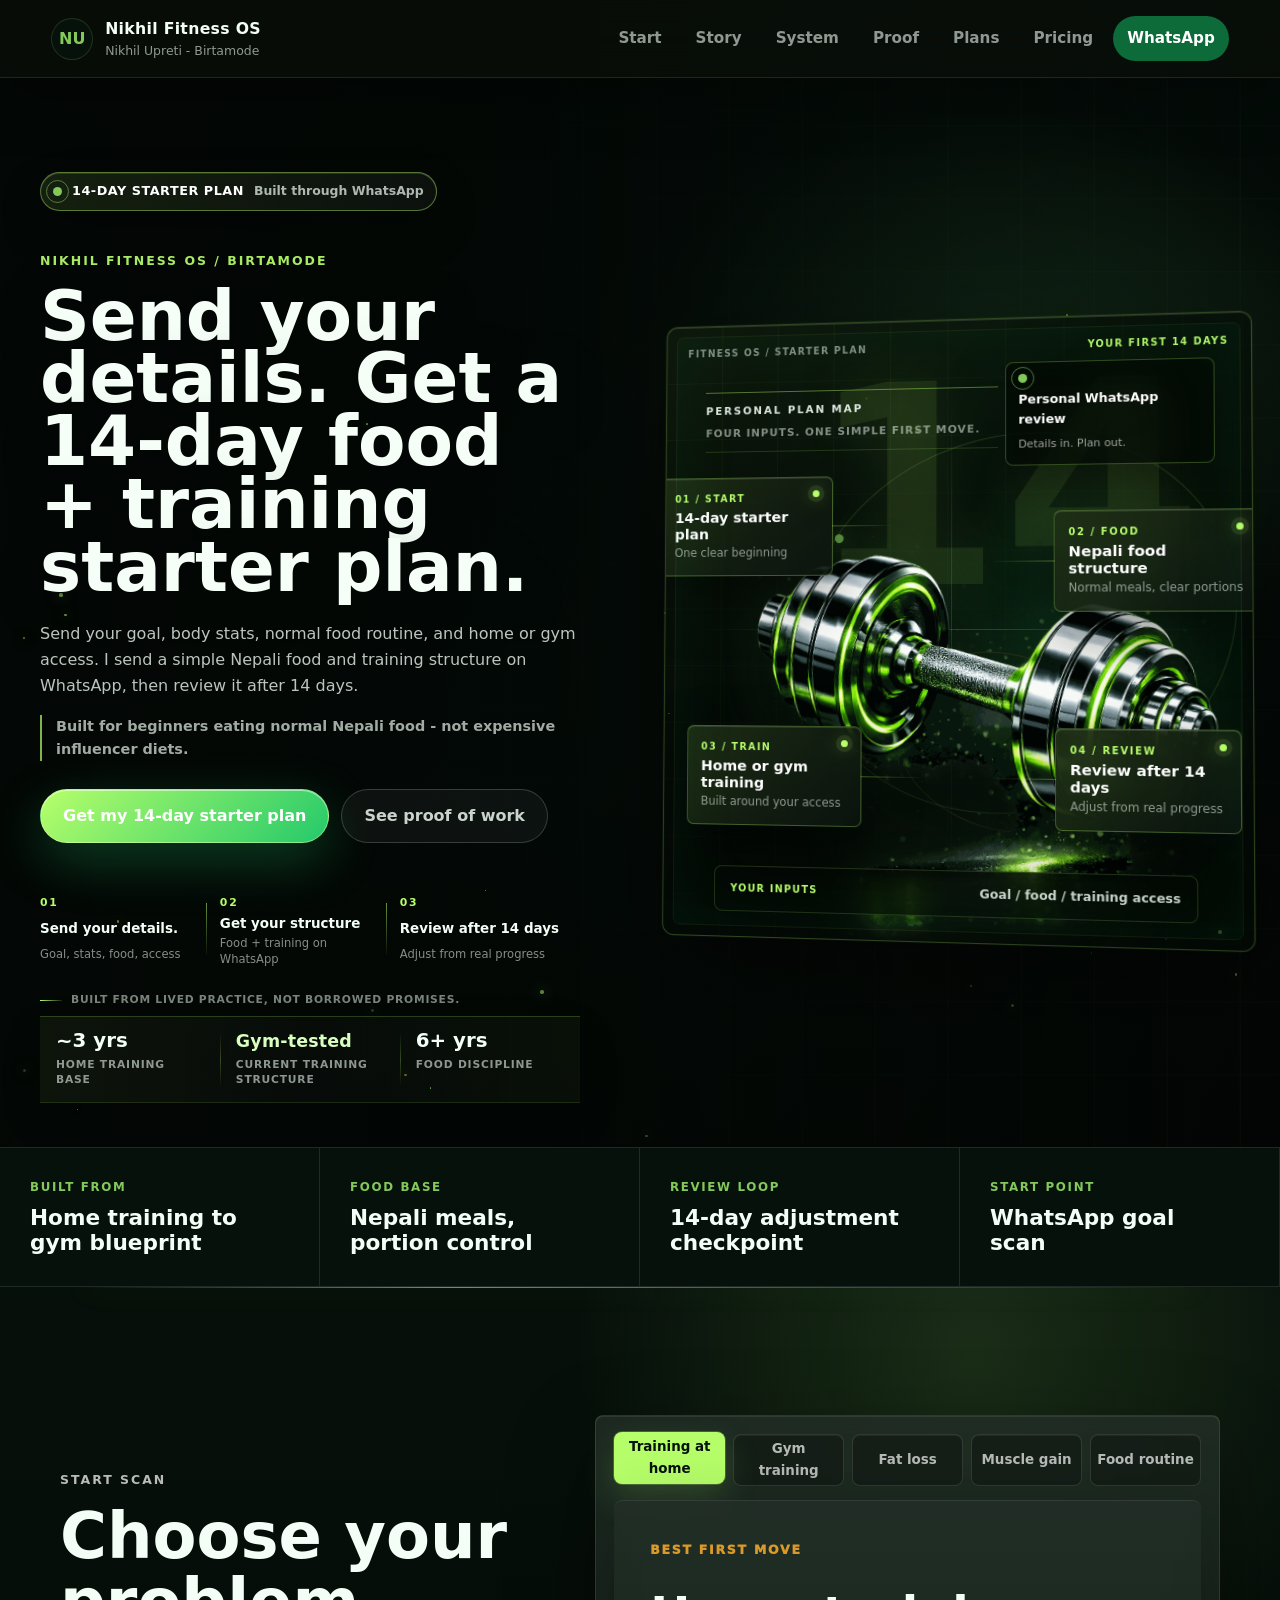
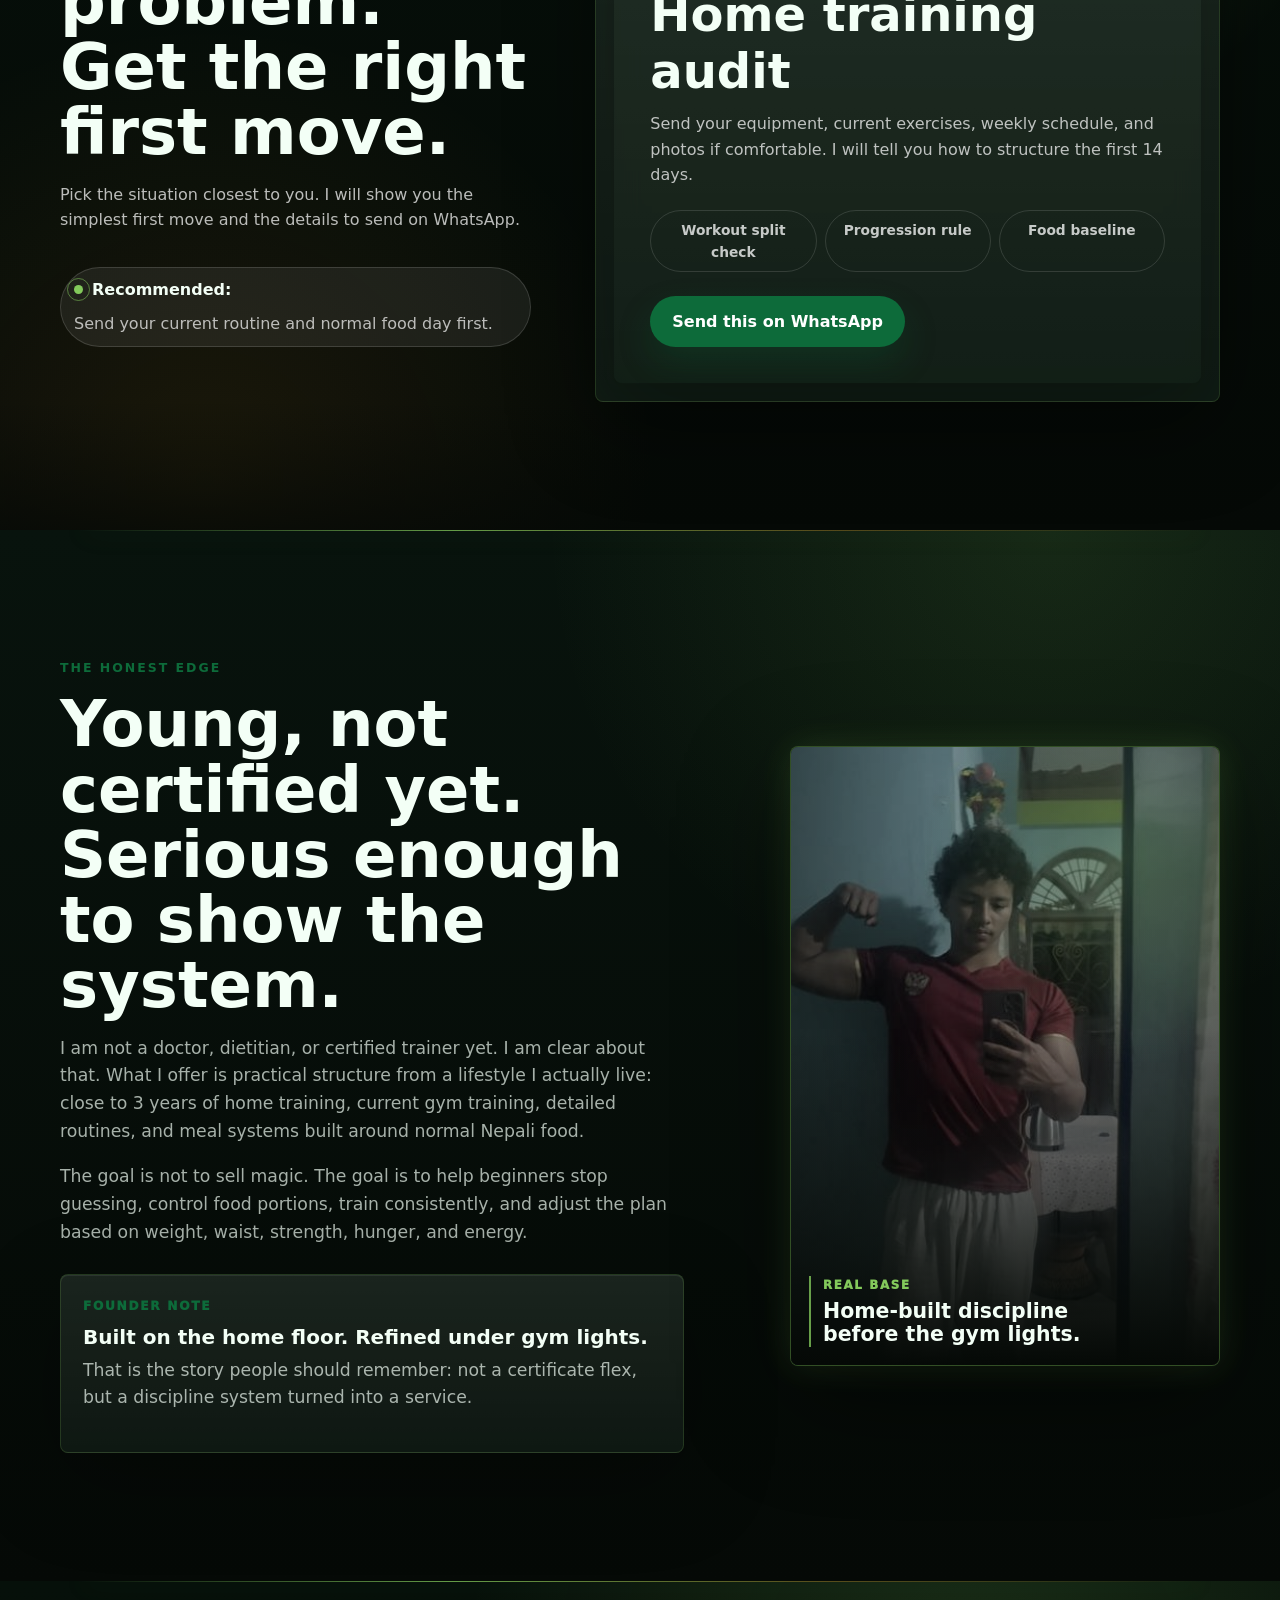
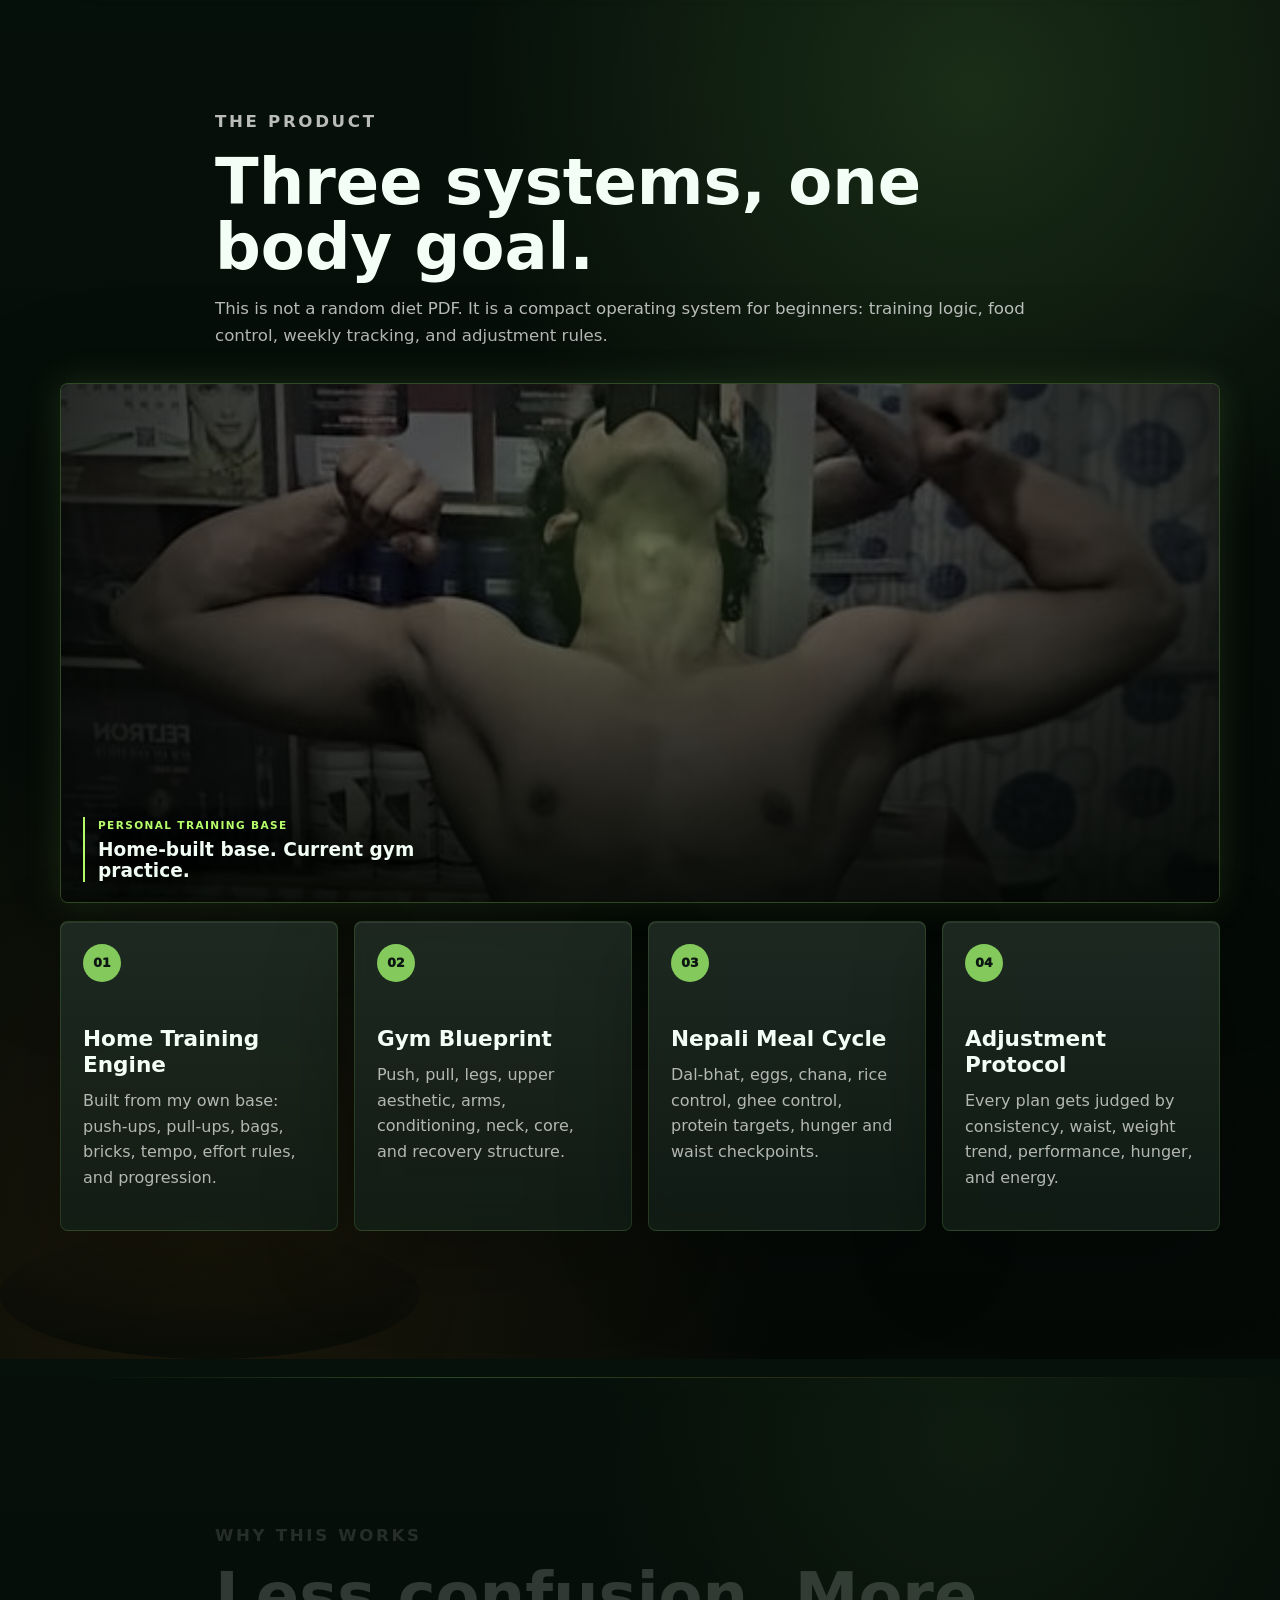
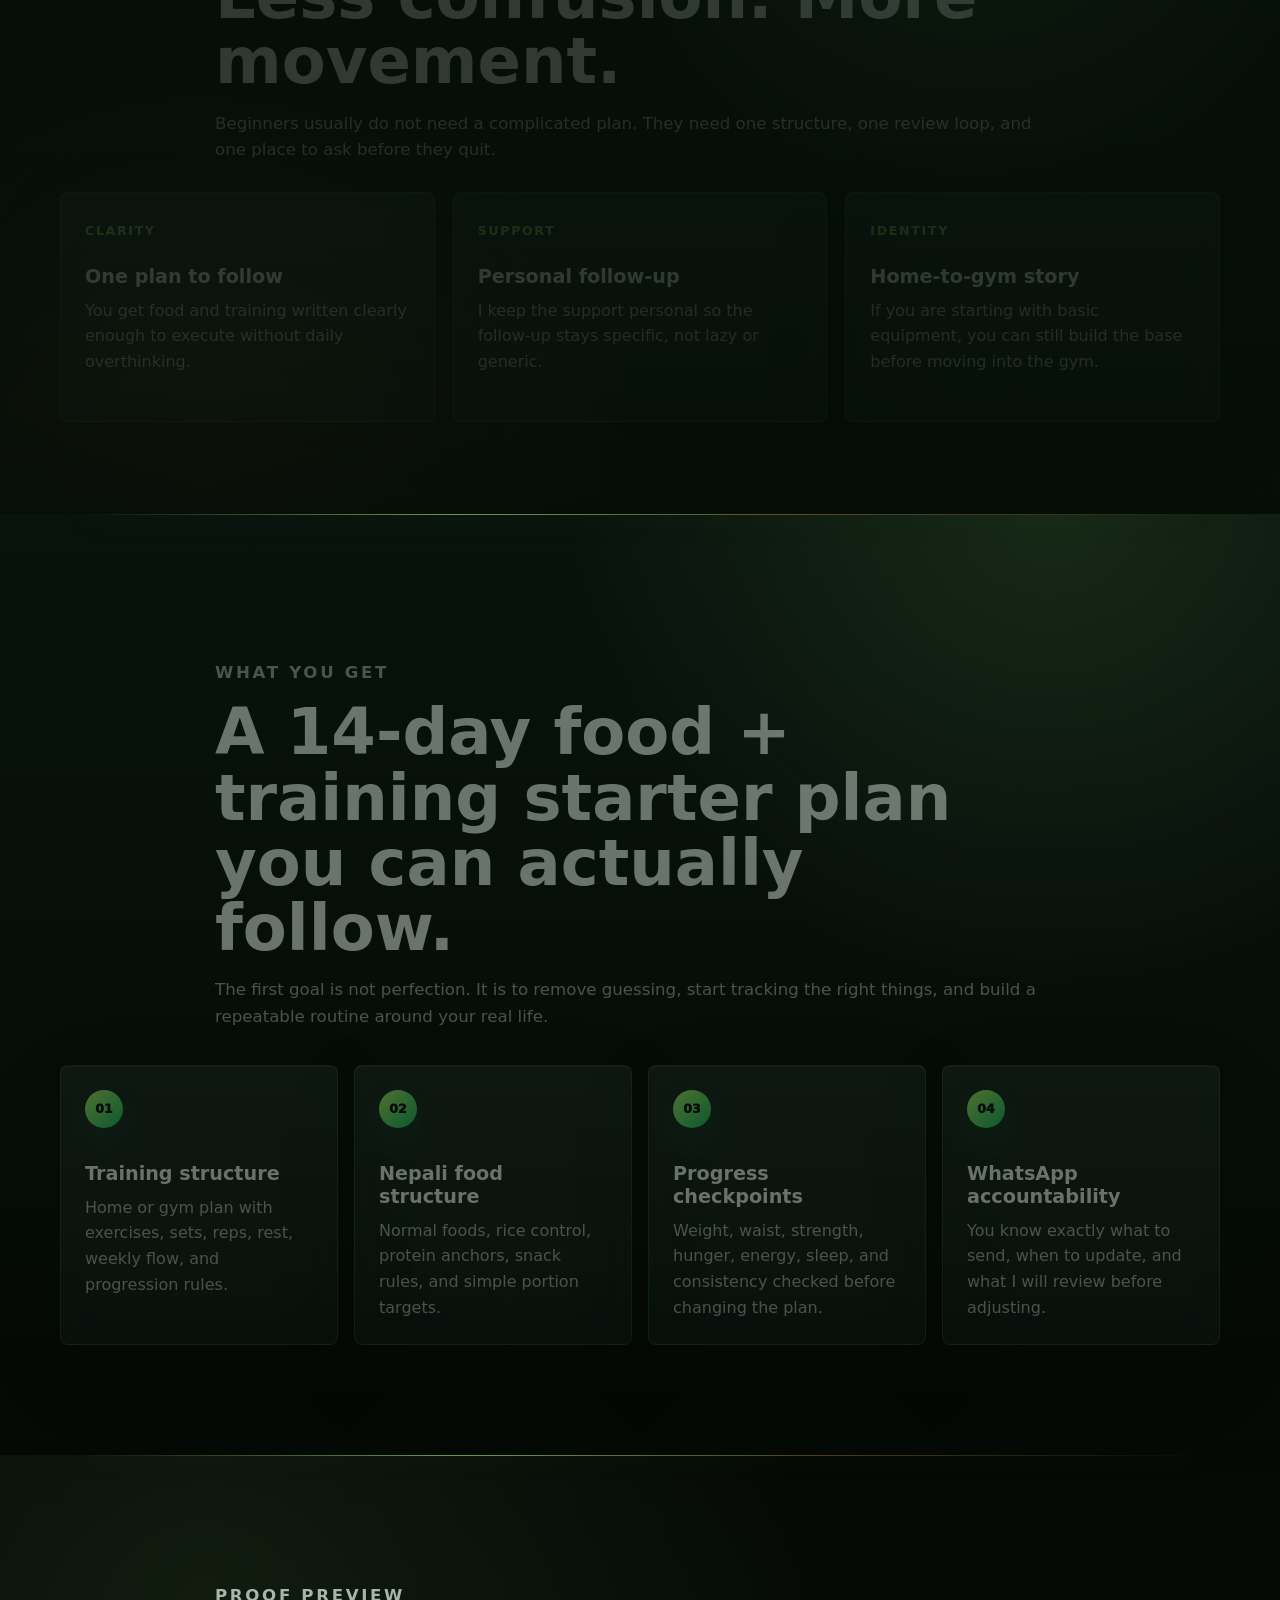
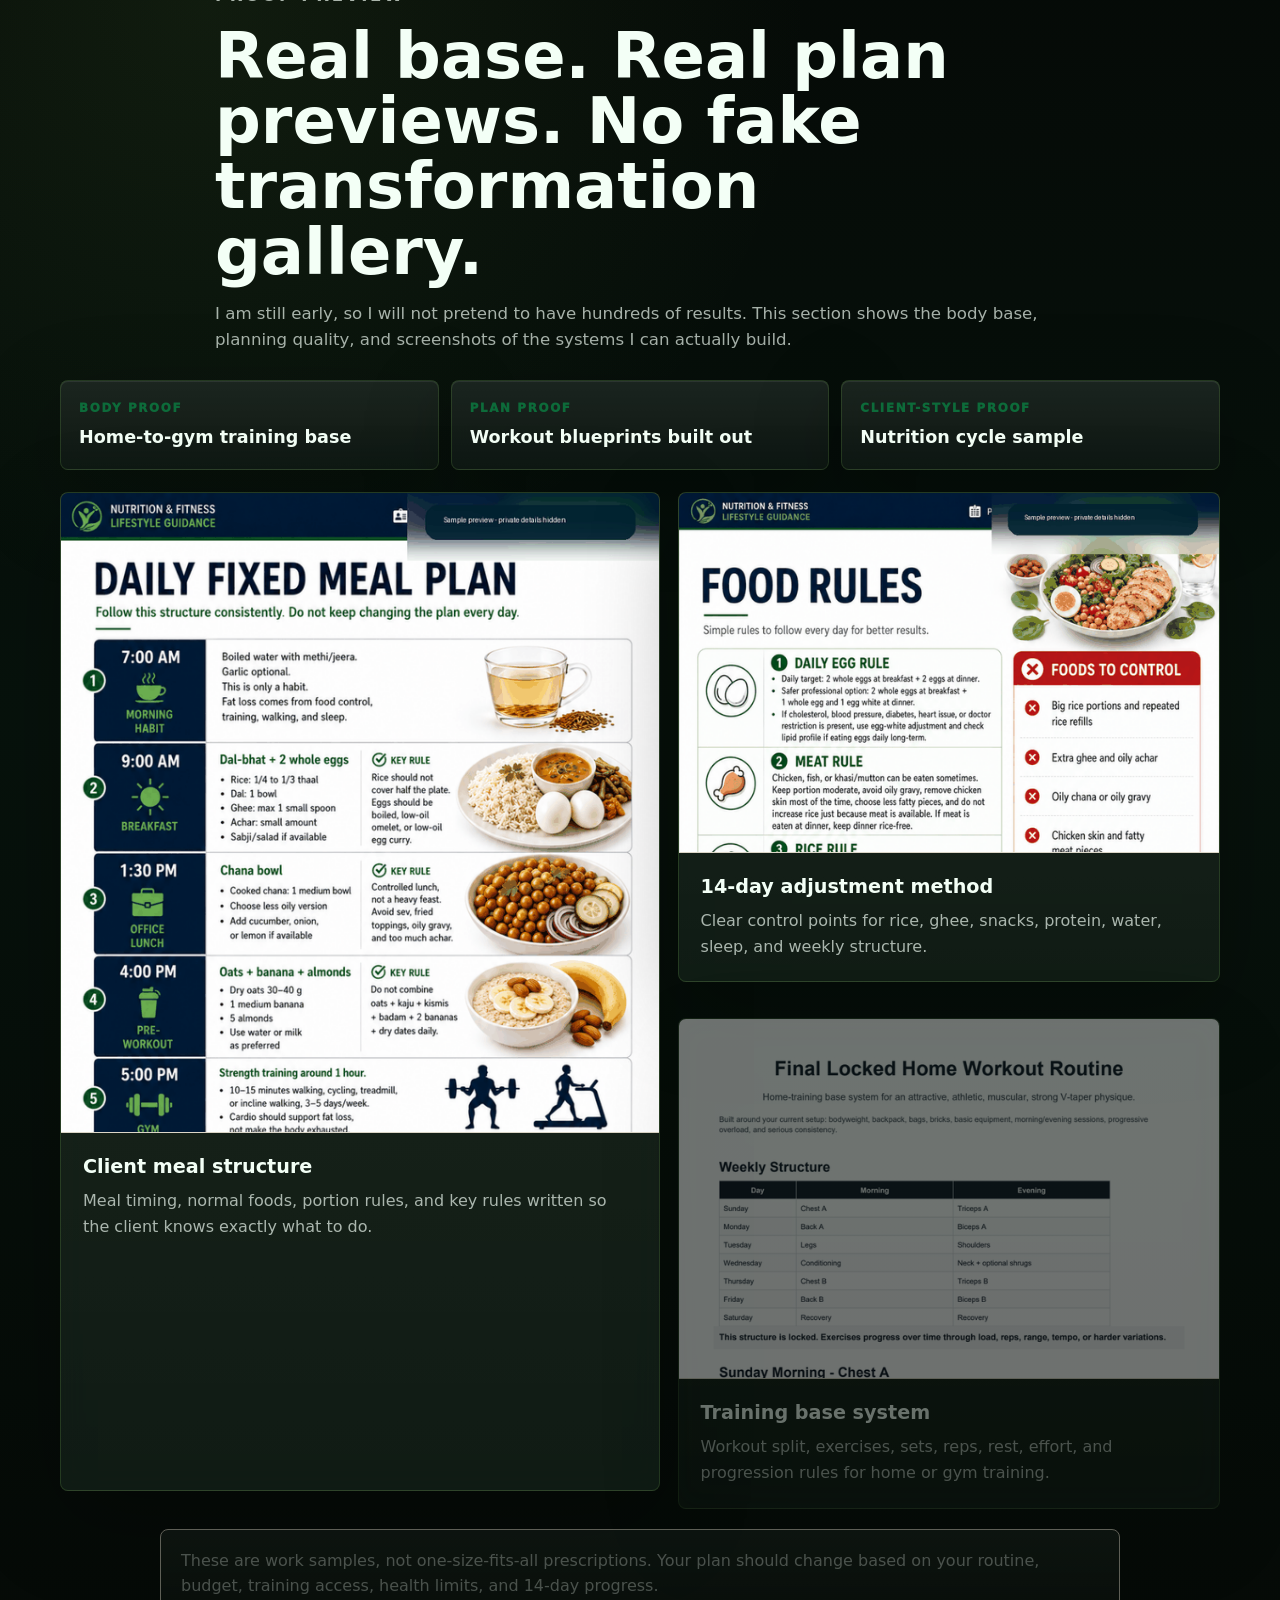
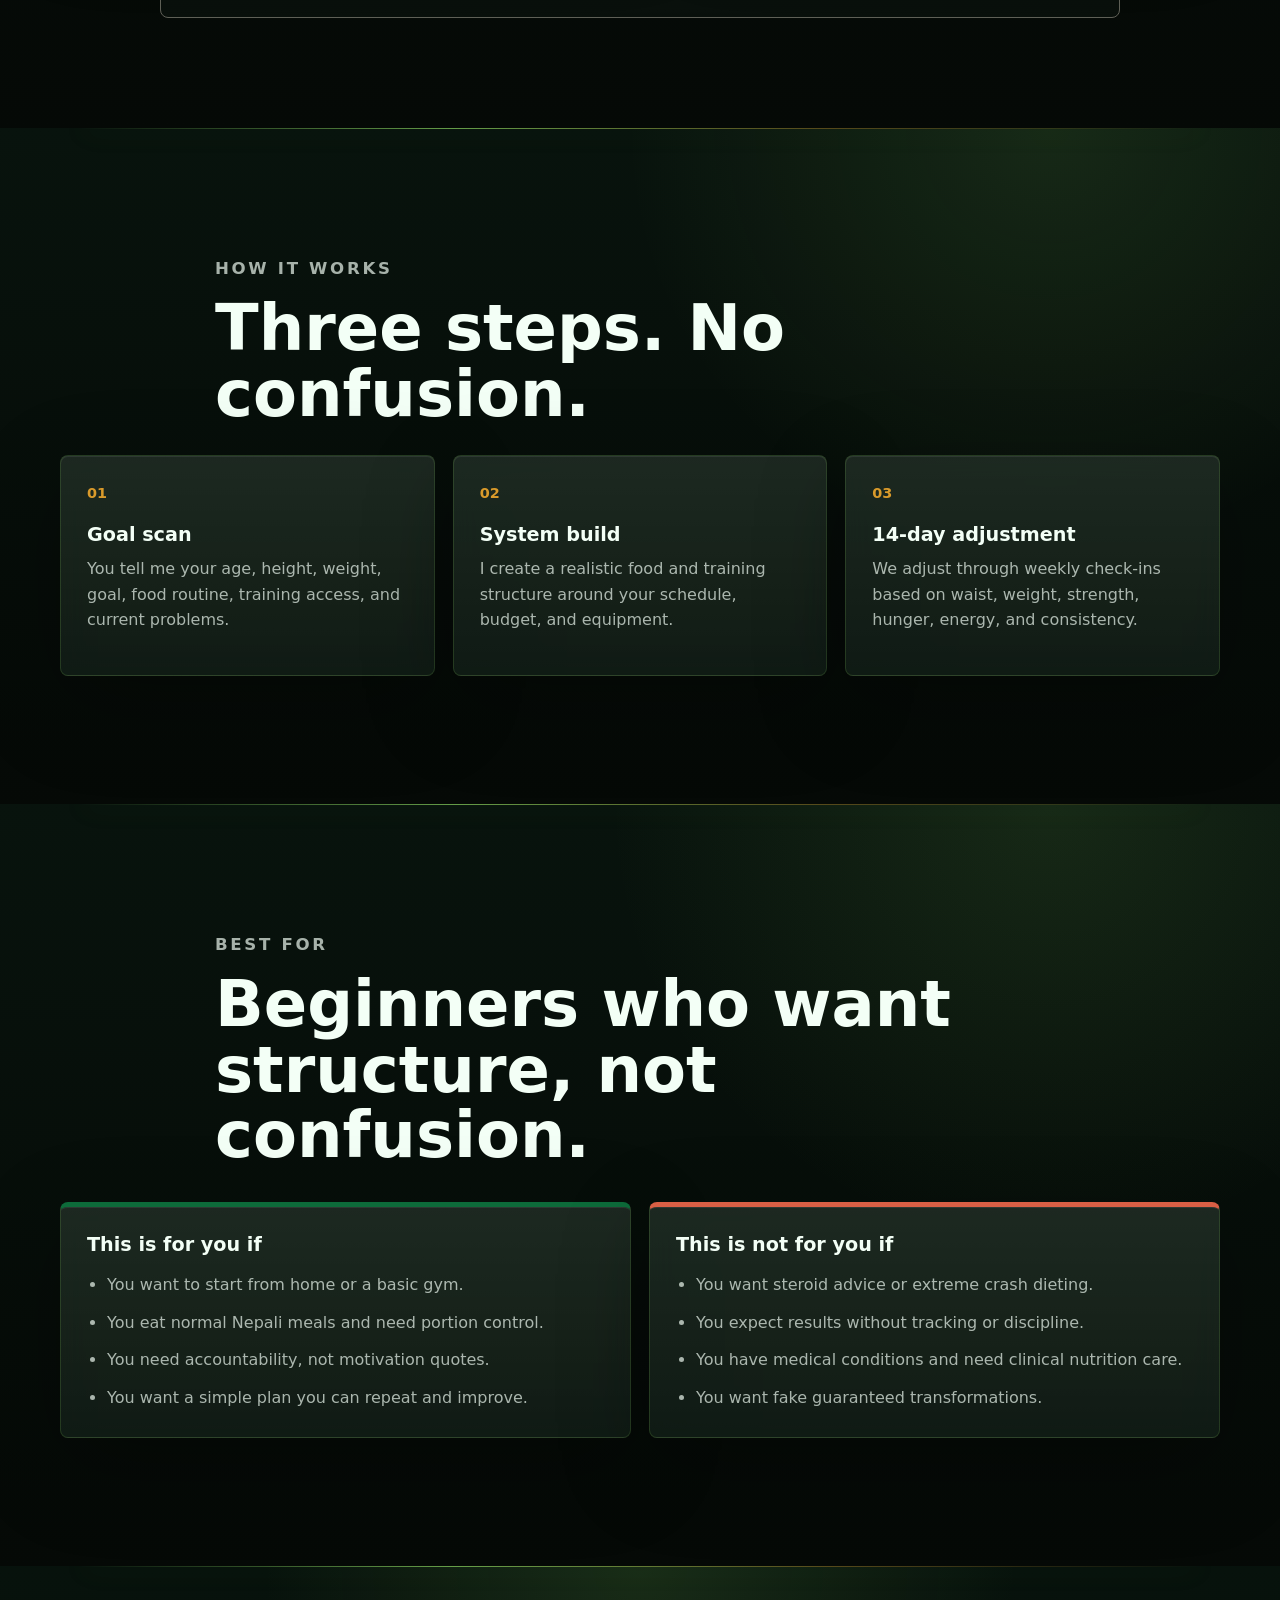
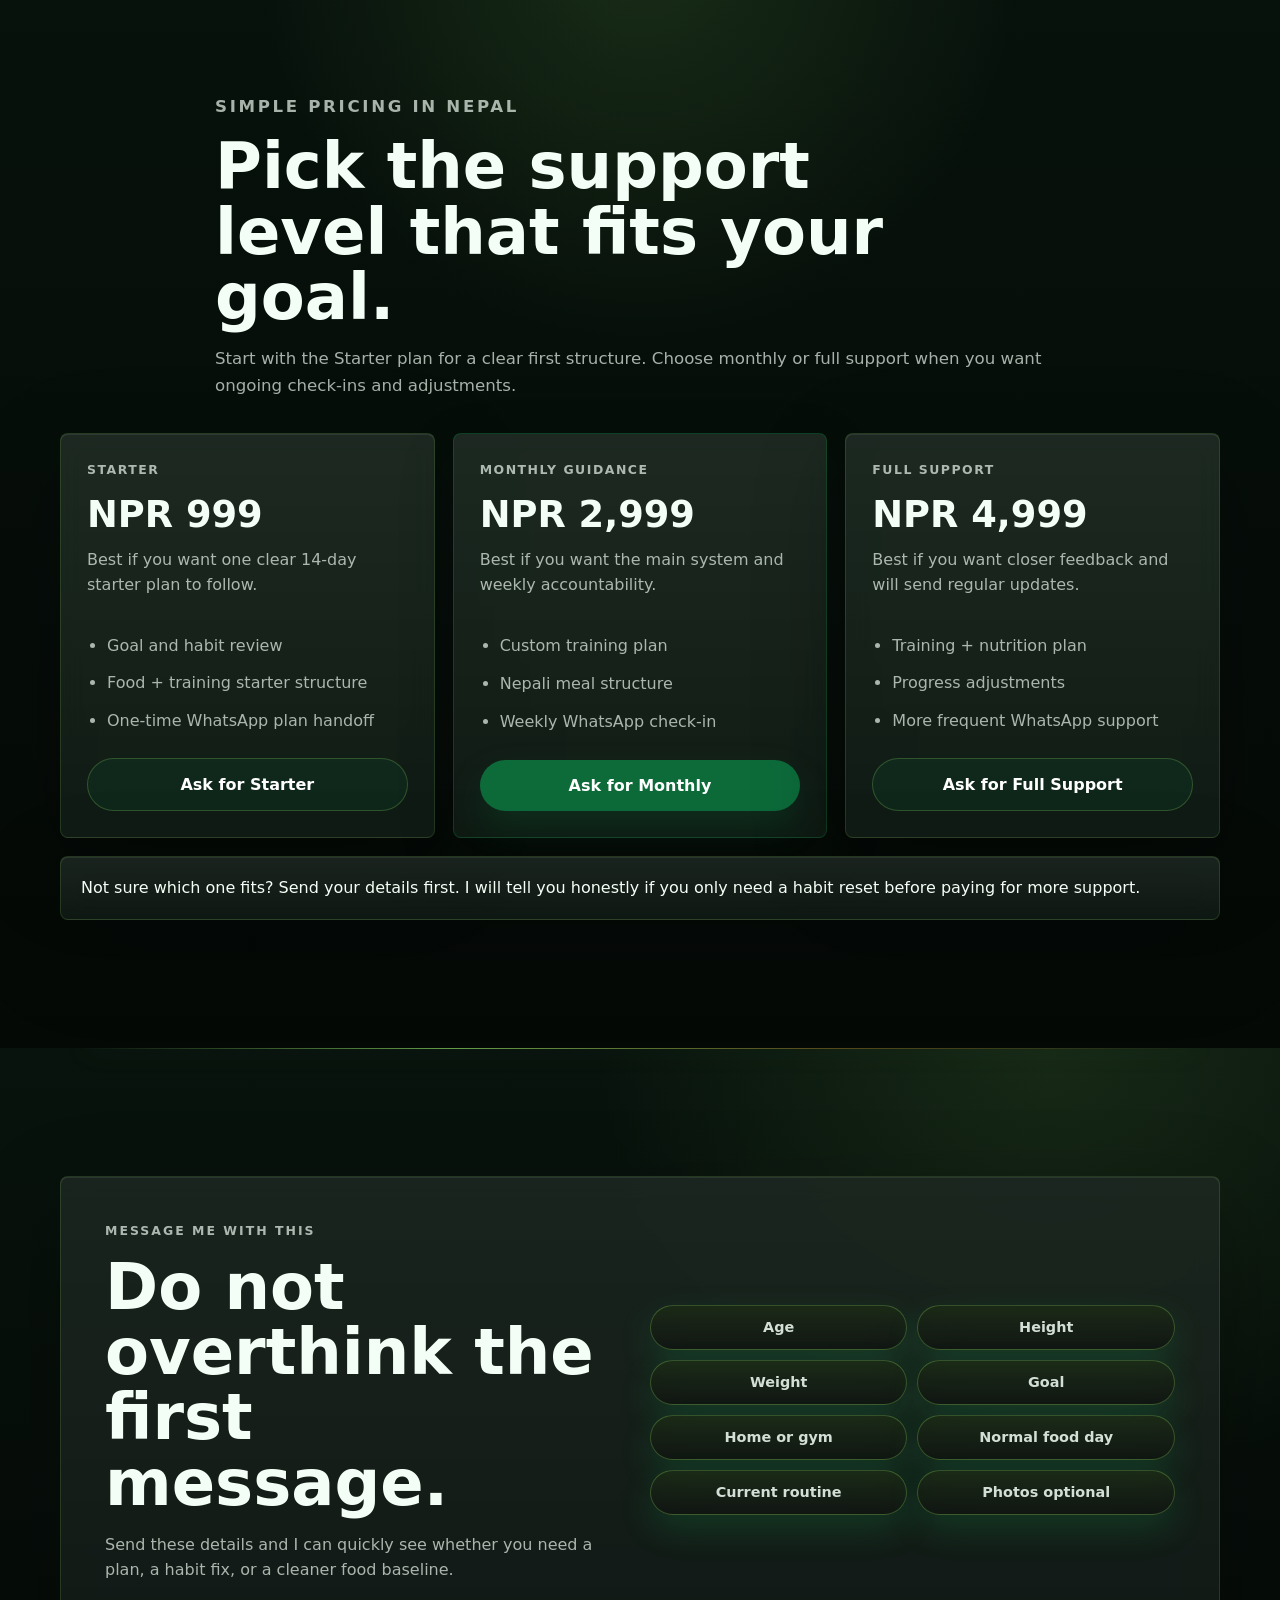
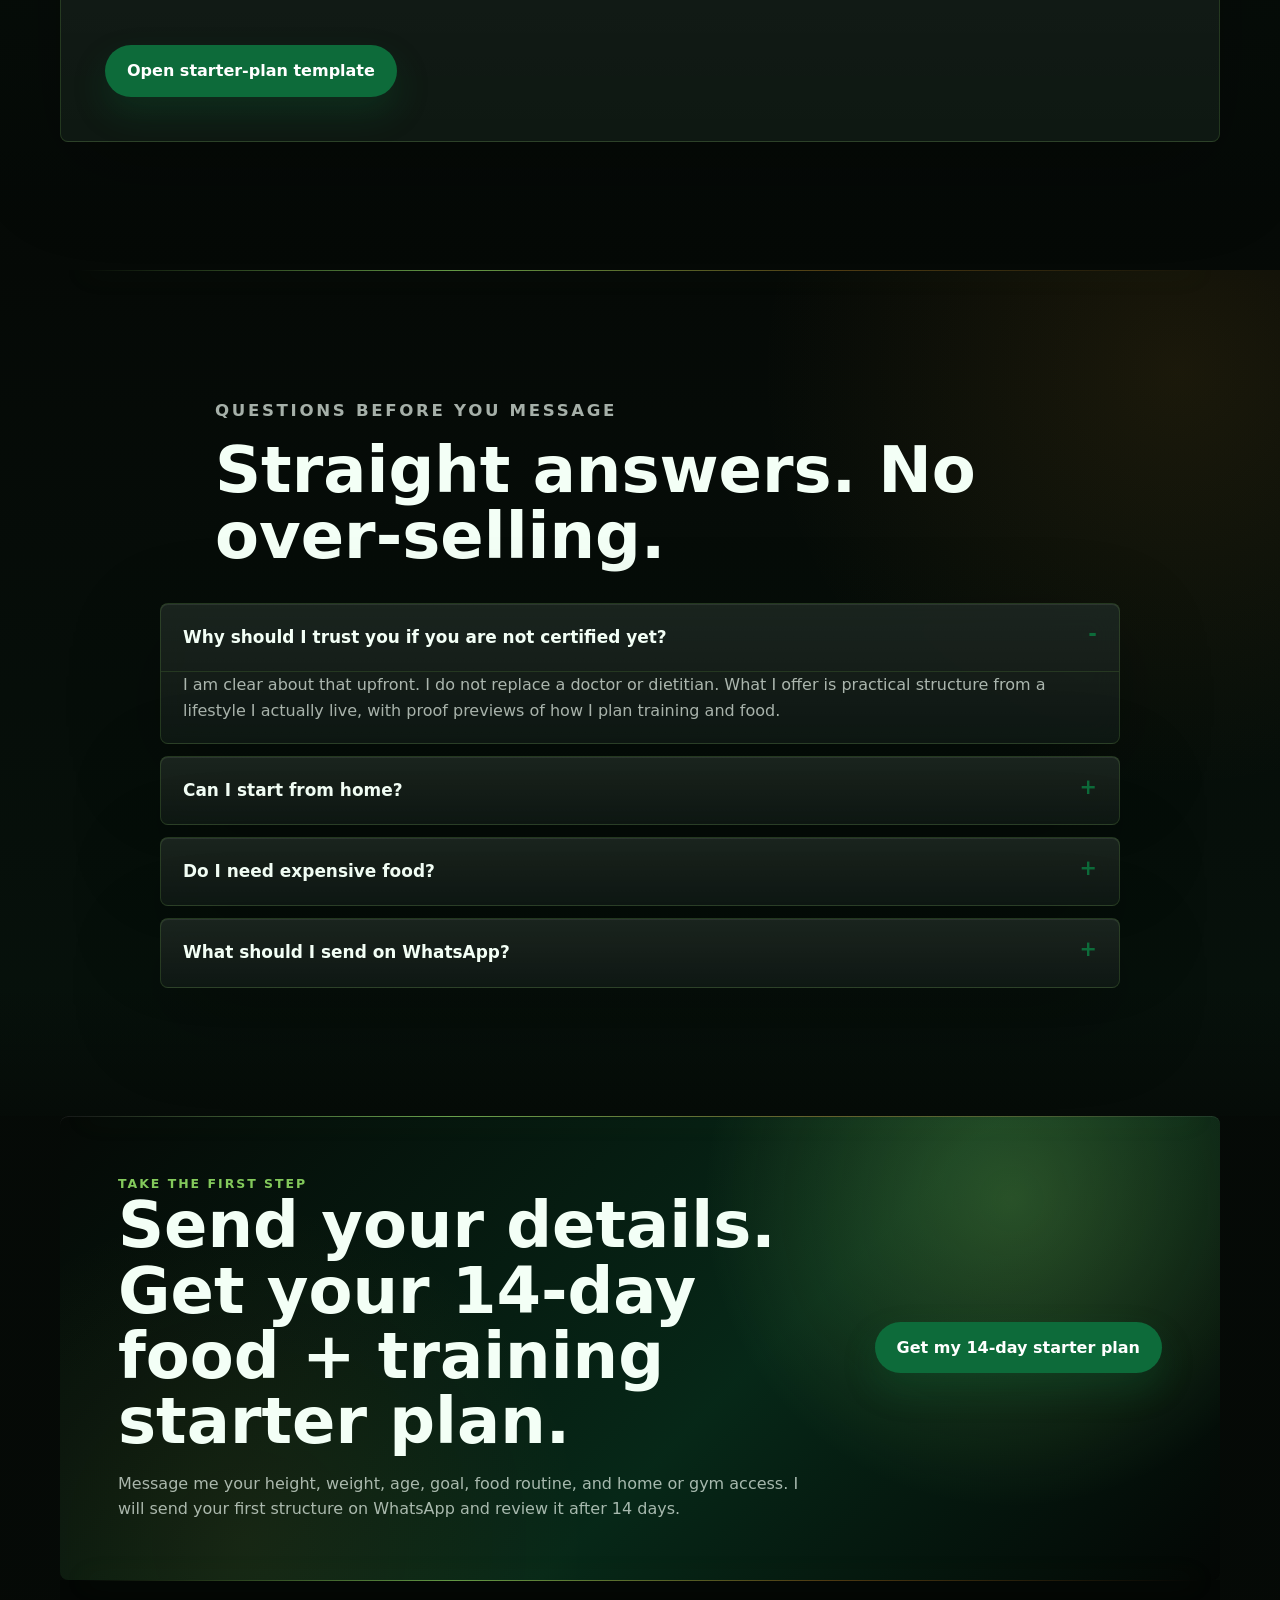
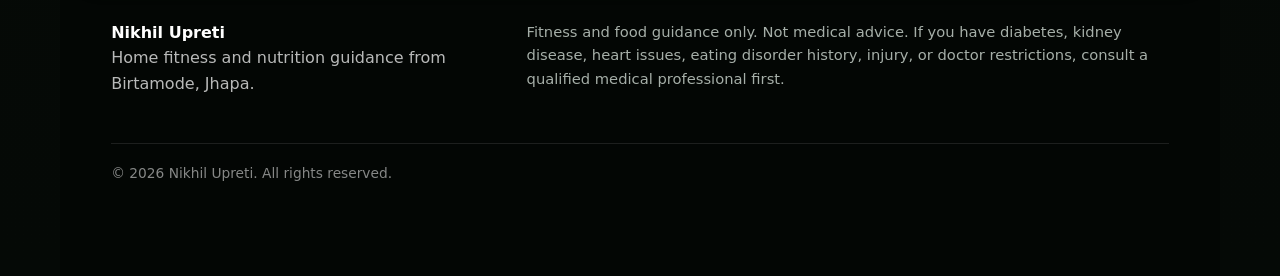
==== commit 387a78d5: "Add files via upload" ====
--- a/index.html
+++ b/index.html
@@ -2,10 +2,7 @@
 <html lang="en">
   <head>
     <meta charset="UTF-8" />
-    <meta
-      name="viewport"
-      content="width=1000, initial-scale=0.36, minimum-scale=0.25, maximum-scale=3, user-scalable=yes"
-    />
+    <meta name="viewport" content="width=device-width, initial-scale=1.0" />
     <title>Nikhil Upreti | Home, Gym & Nepali Meal Fitness Systems</title>
     <meta
       name="description"
@@ -23,7 +20,8 @@
     <meta name="twitter:title" content="Nikhil Fitness OS" />
     <meta name="twitter:description" content="Real fitness system built for Nepal. Home gym, Nepali meals, WhatsApp support from Birtamode." />
     <meta name="twitter:image" content="https://nikhil-fitness-os-m4vh.vercel.app/assets/hero-dumbbell.png" />
-    <link rel="stylesheet" href="./styles.css?v=compact-desktop-mobile-1" />
+    <link rel="stylesheet" href="./styles.css?v=mobile-reset-1" />
+    <link rel="stylesheet" href="./mobile-premium.css?v=mobile-reset-1" />
   </head>
   <body>
     <header class="site-header" data-header>
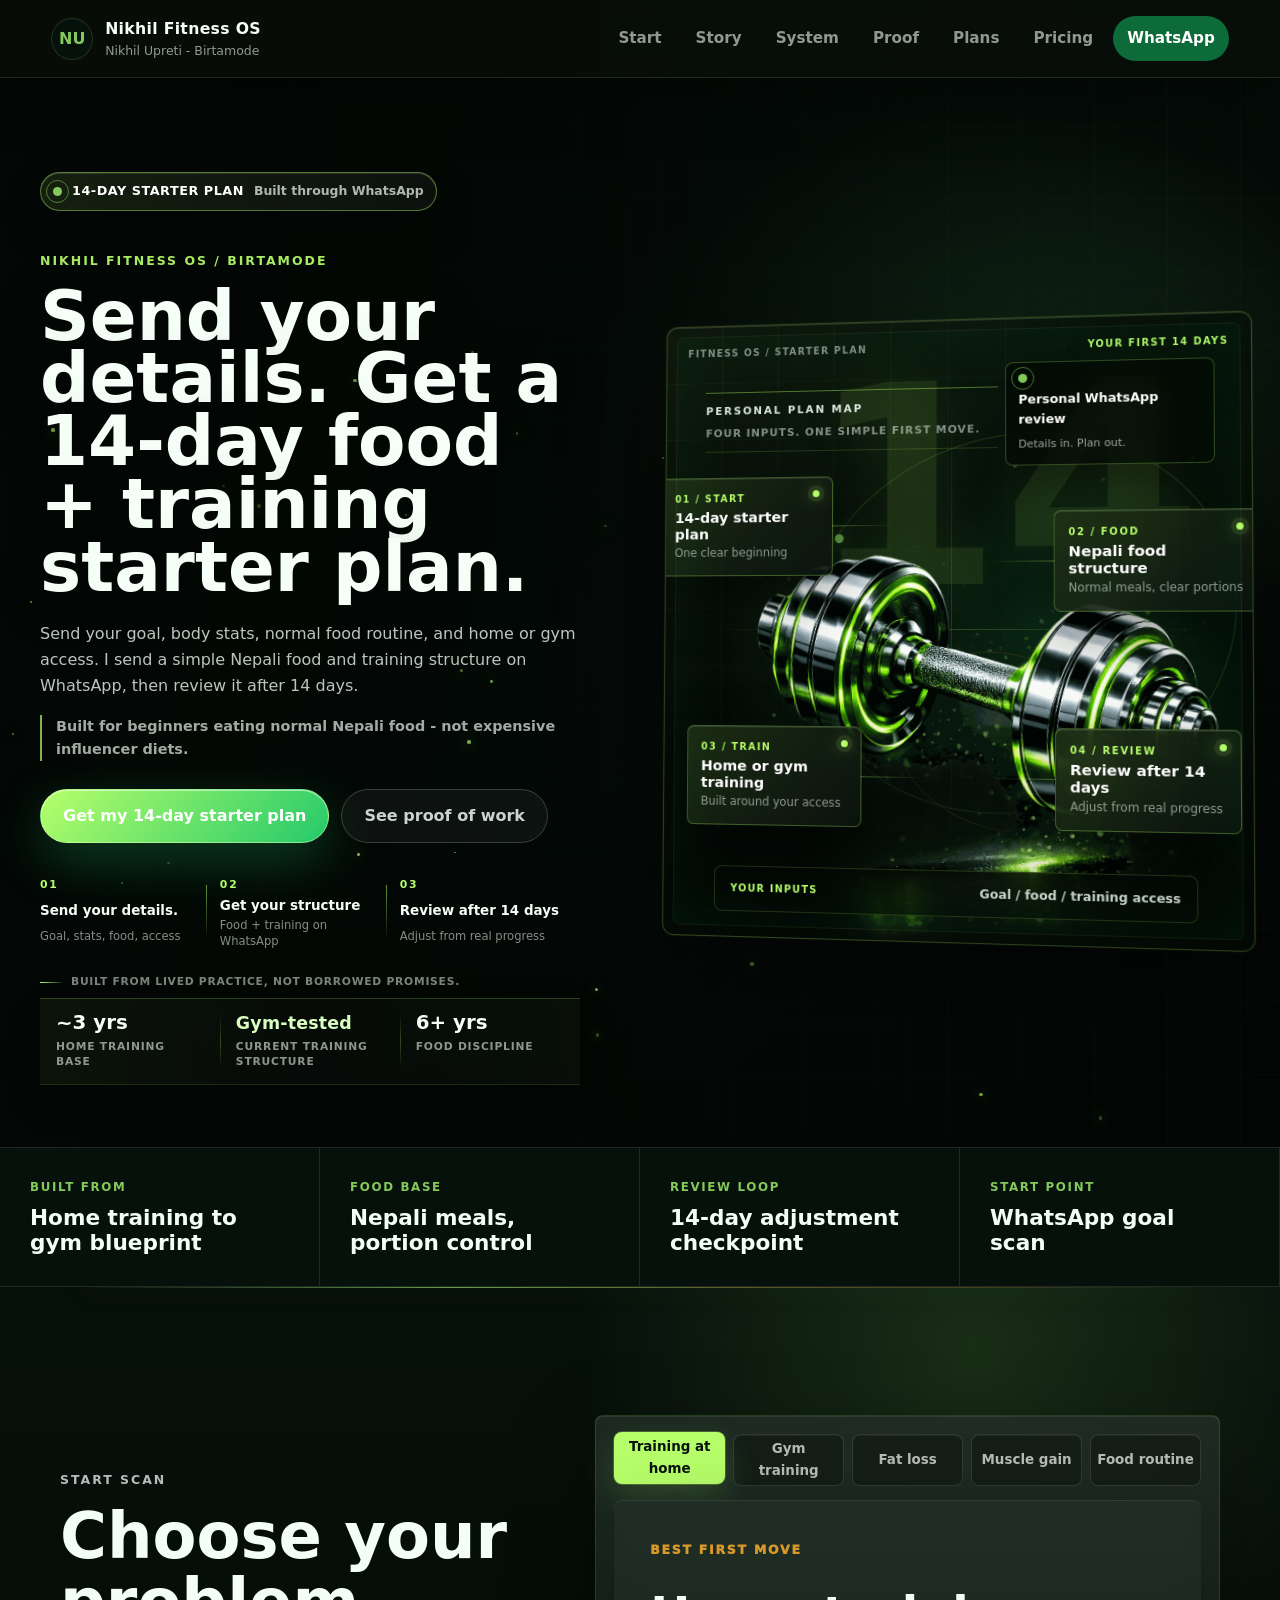
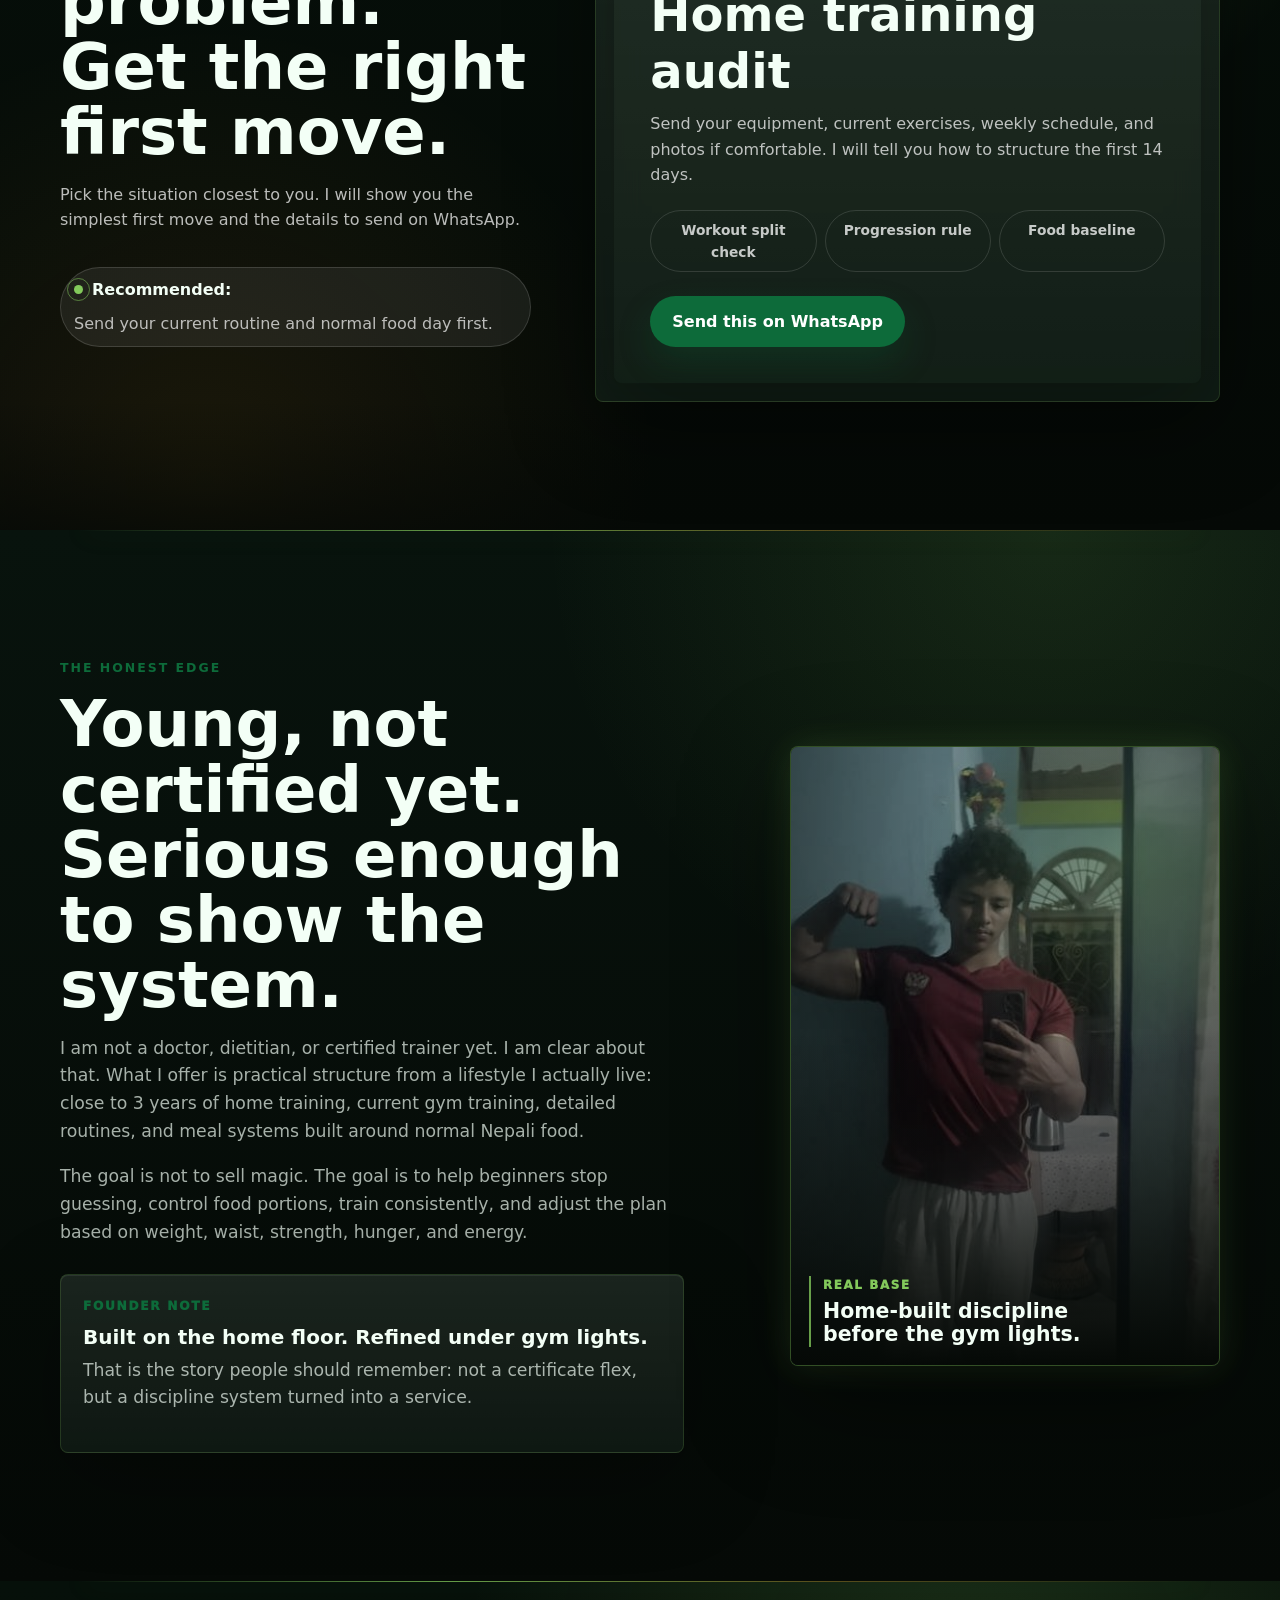
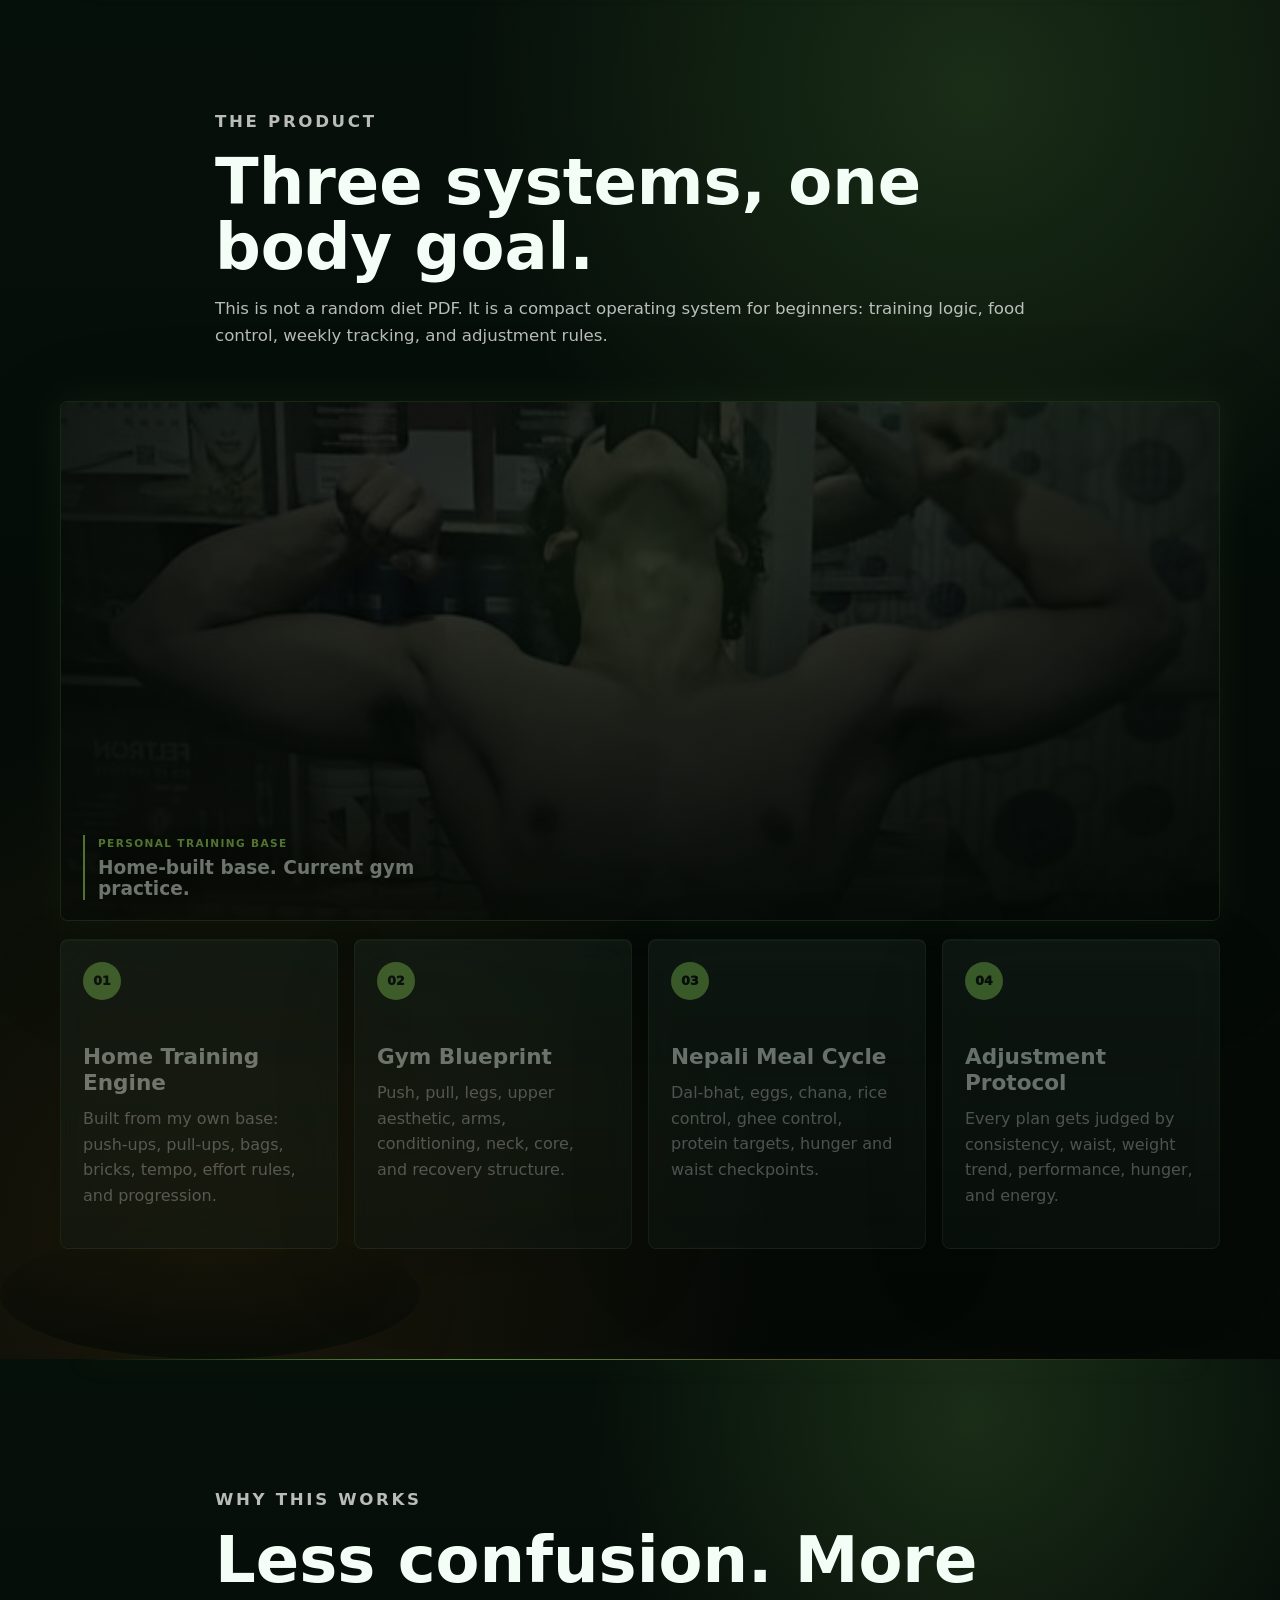
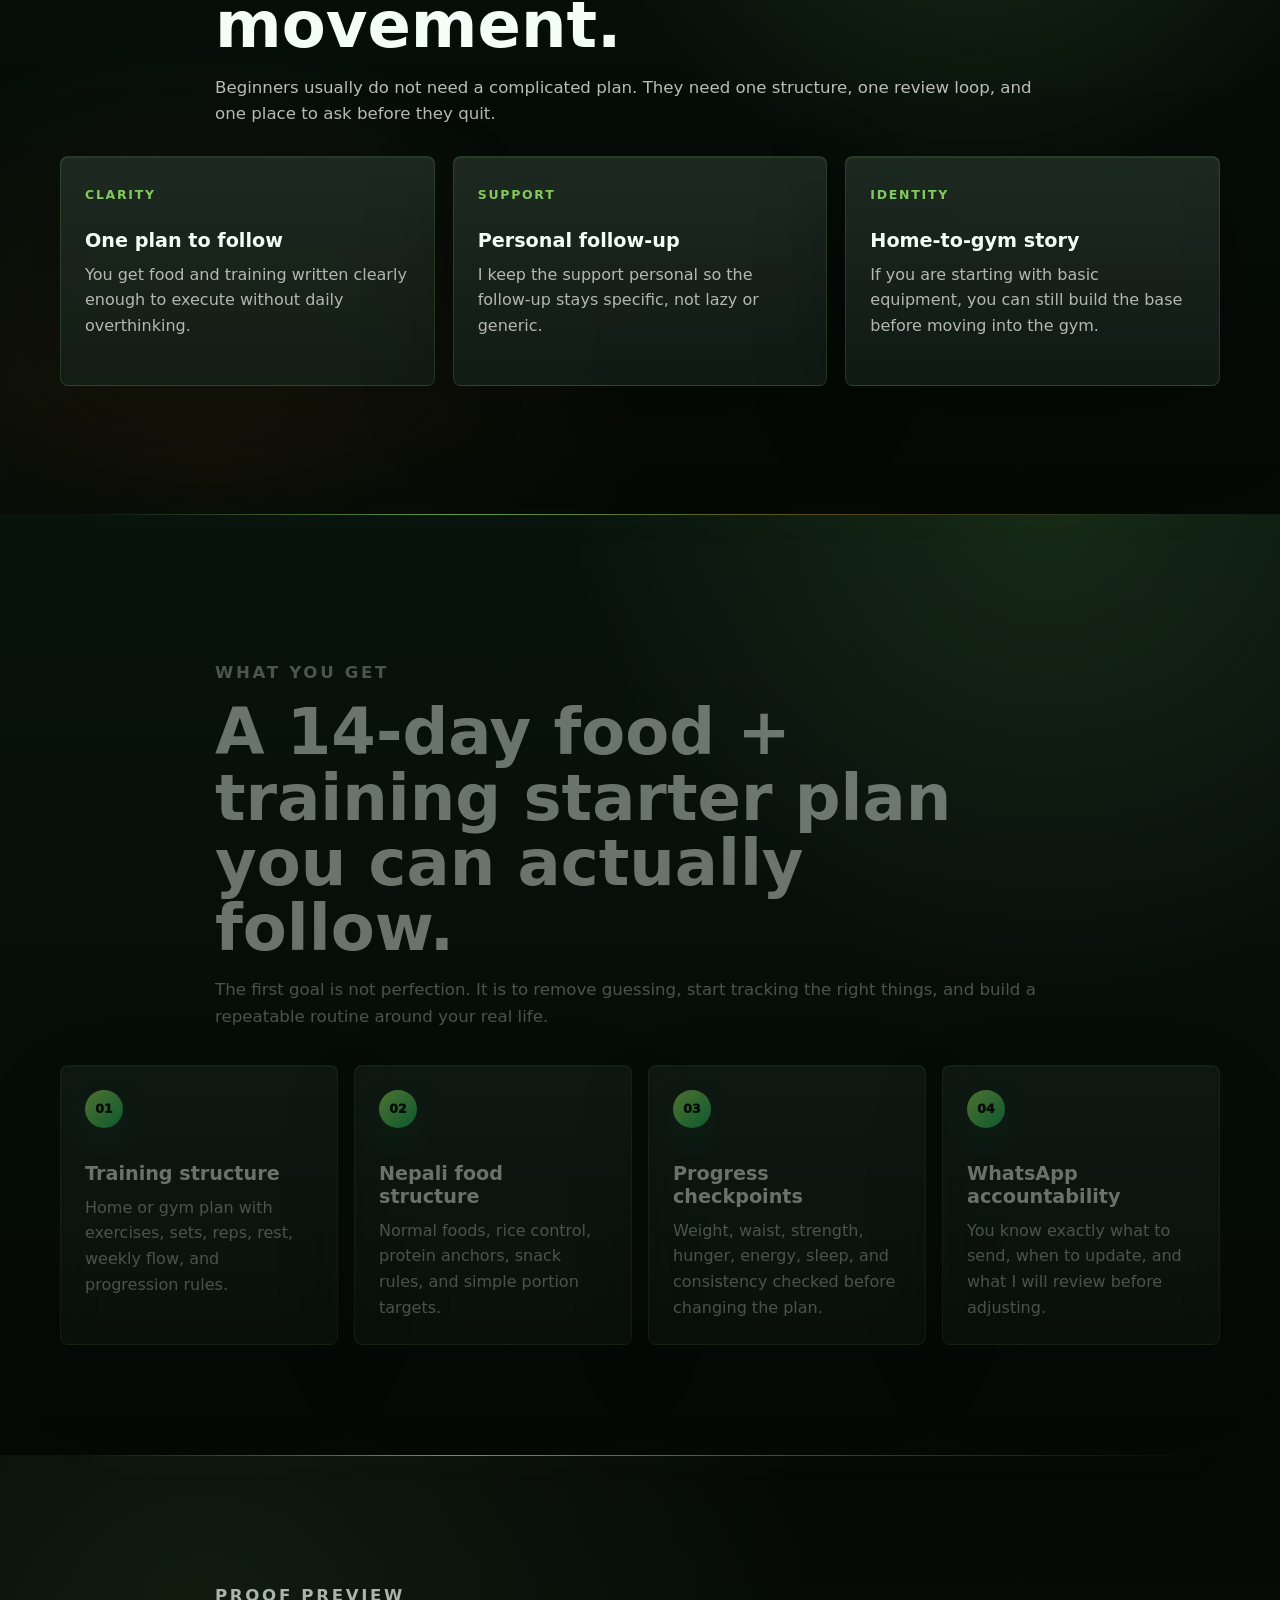
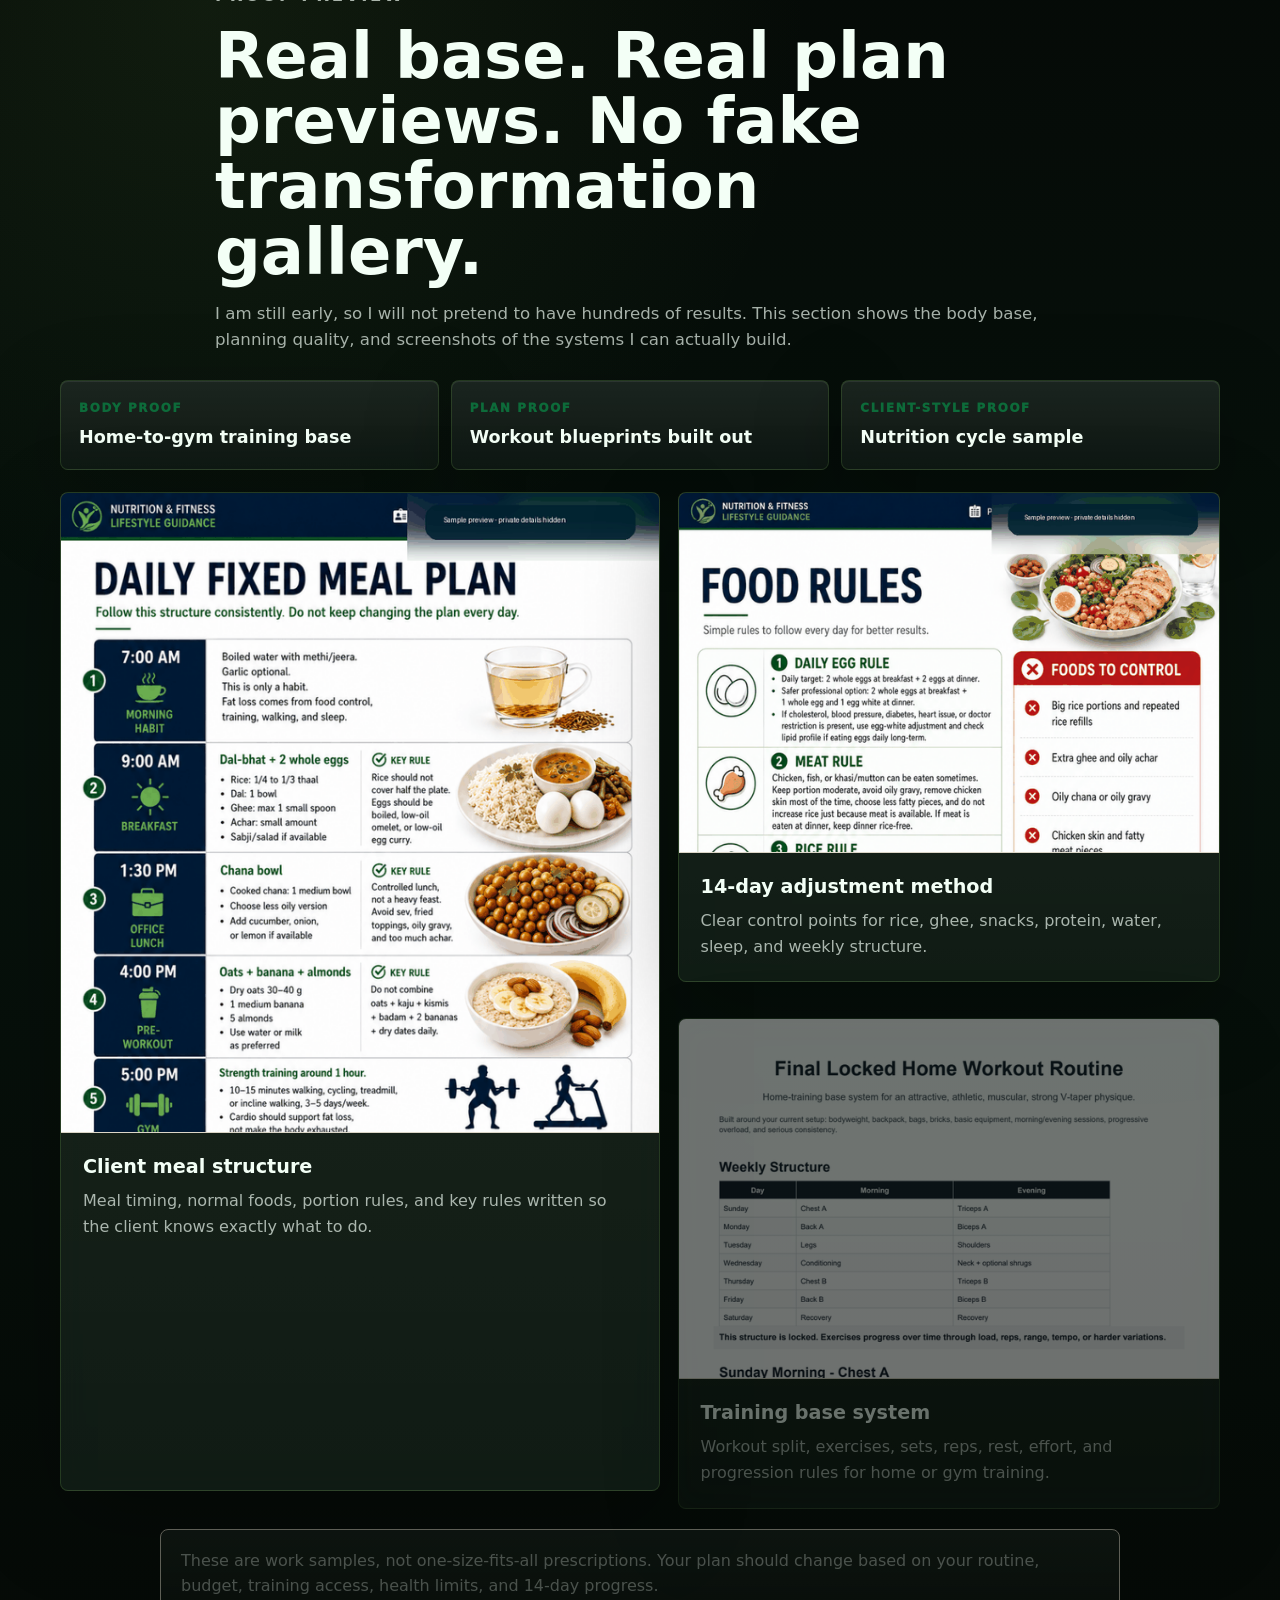
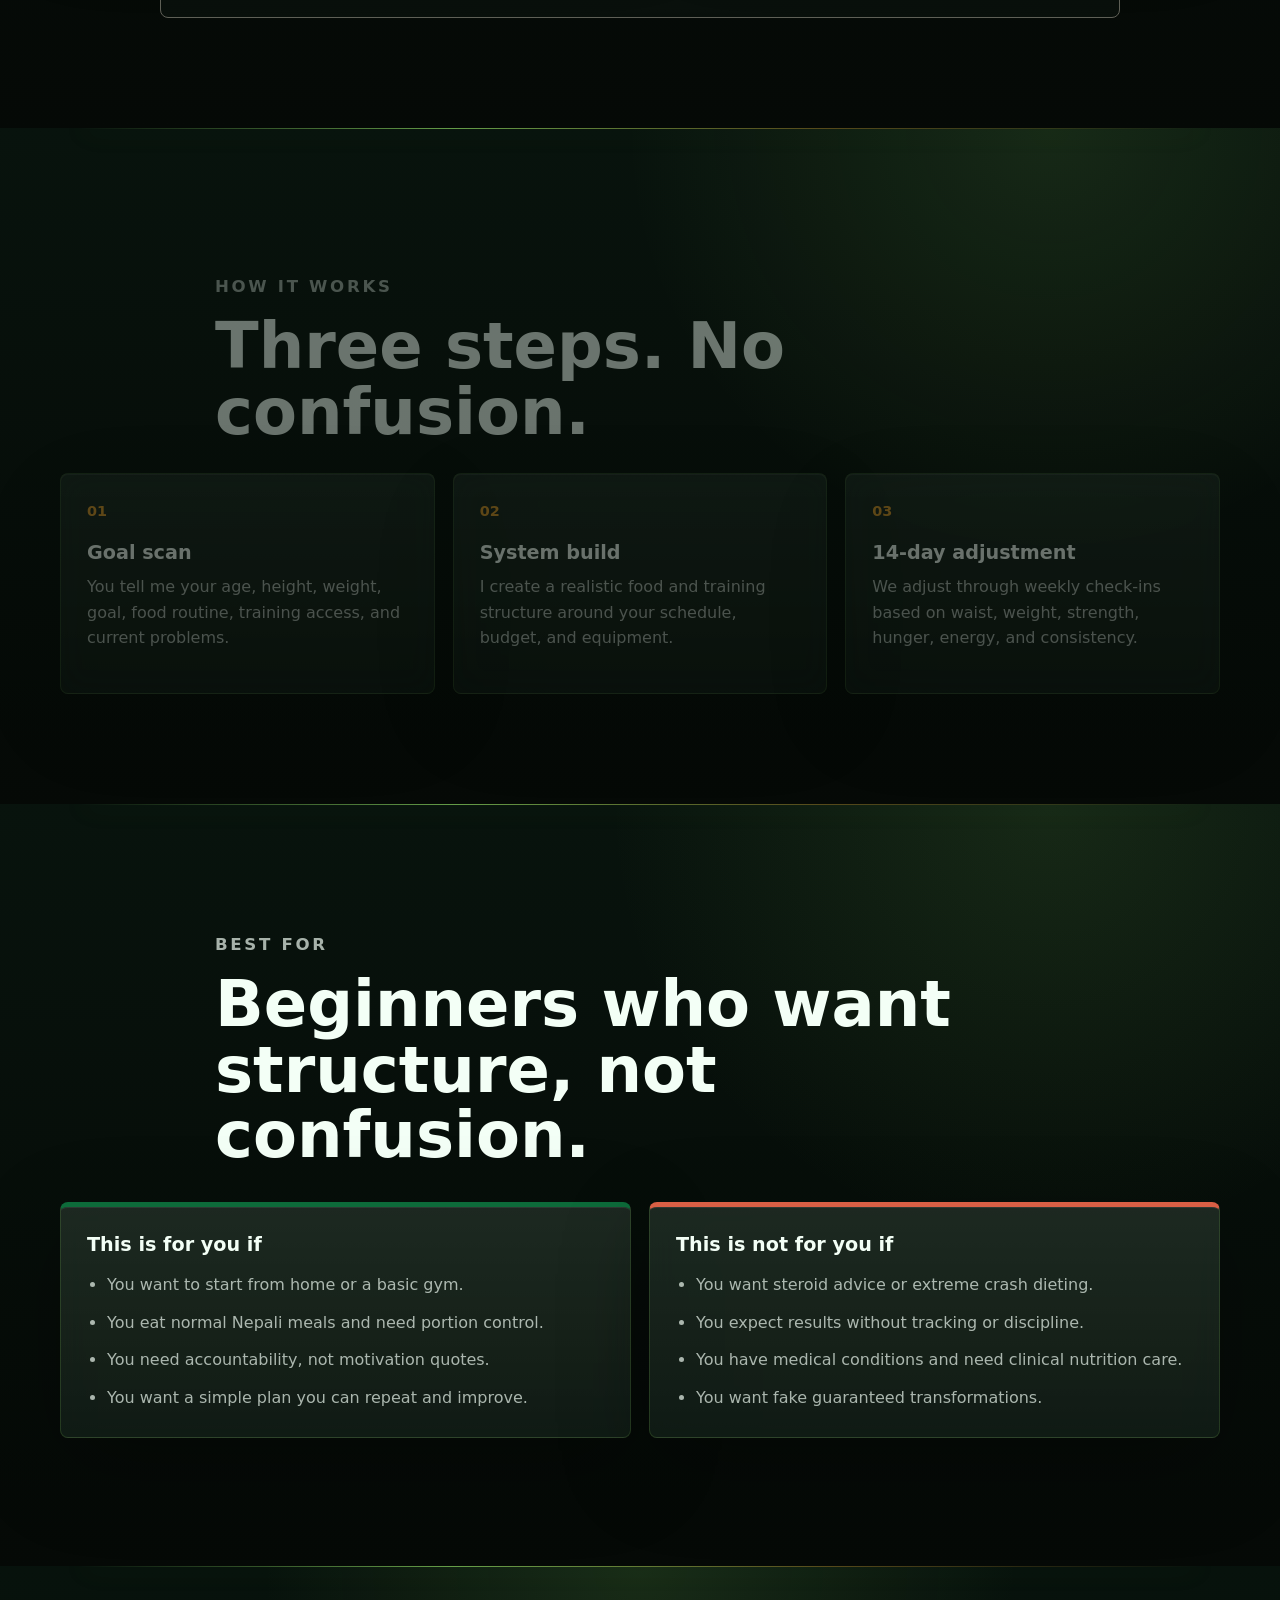
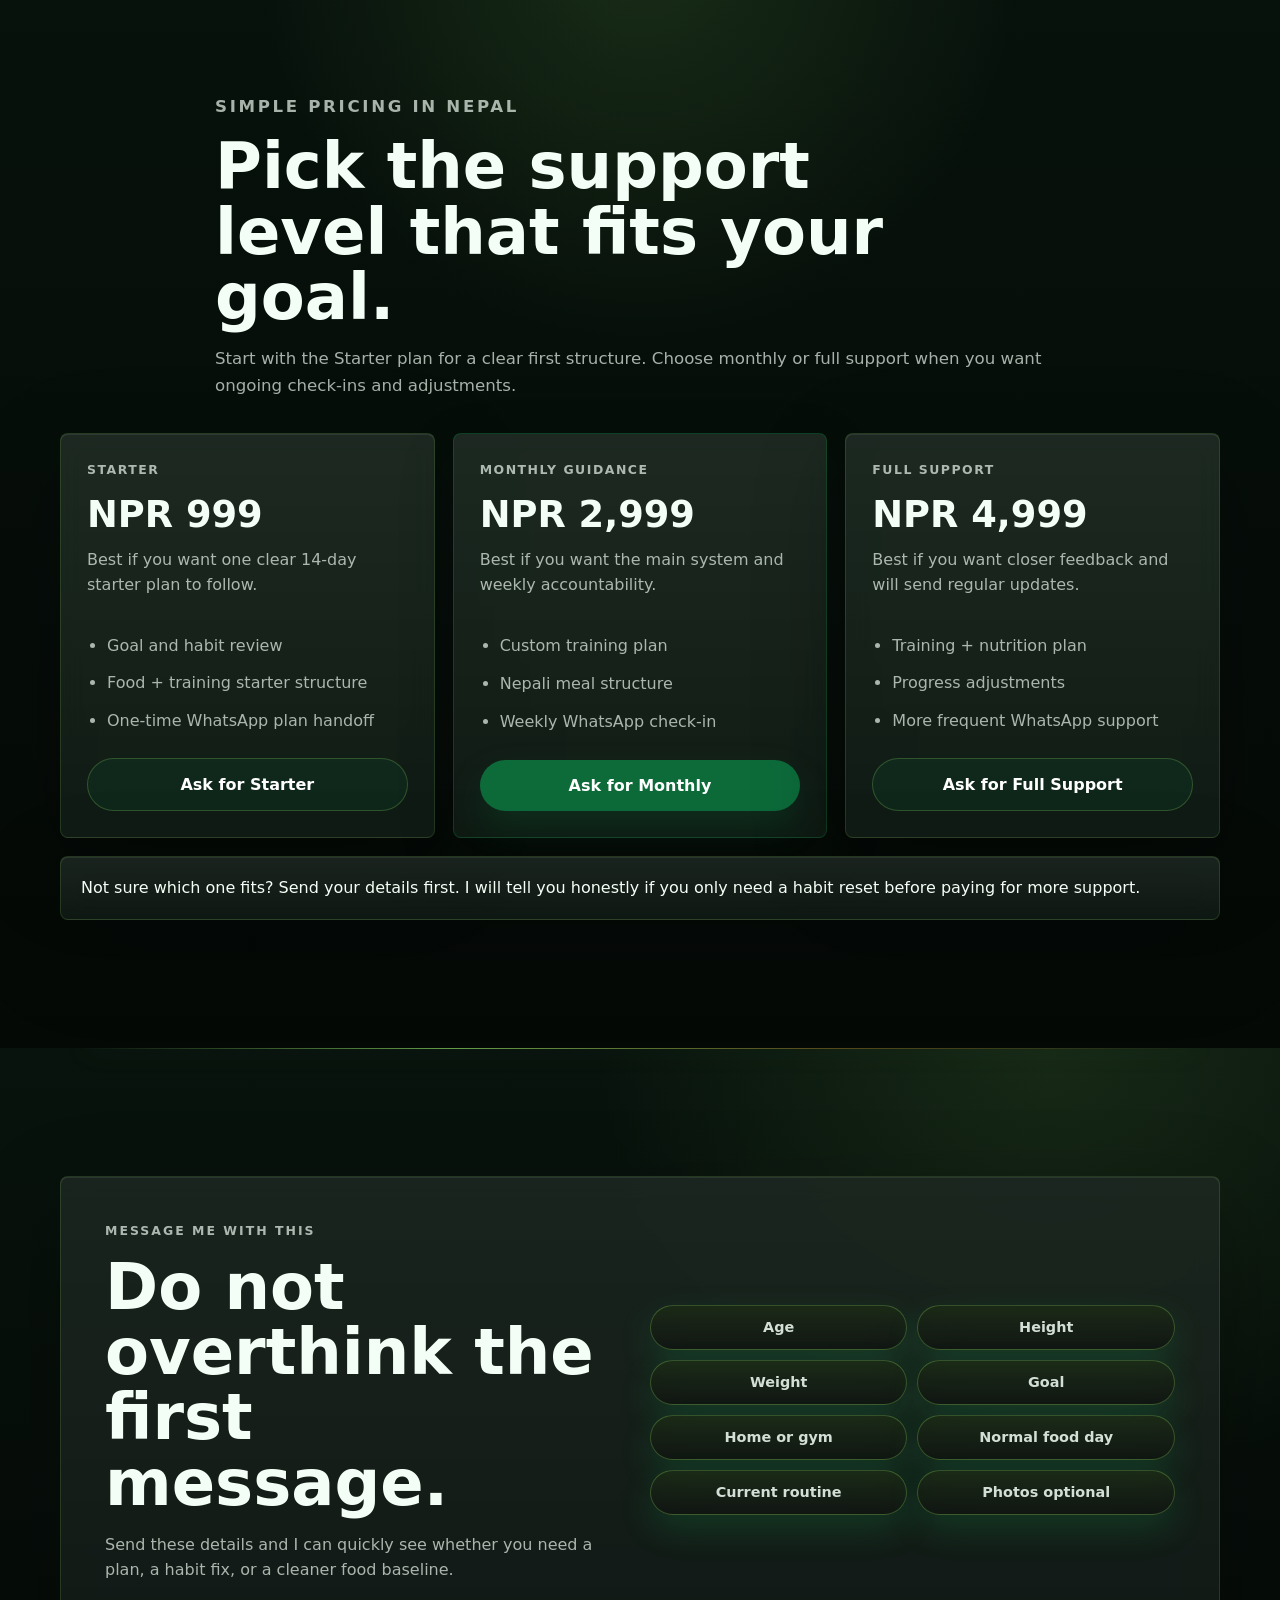
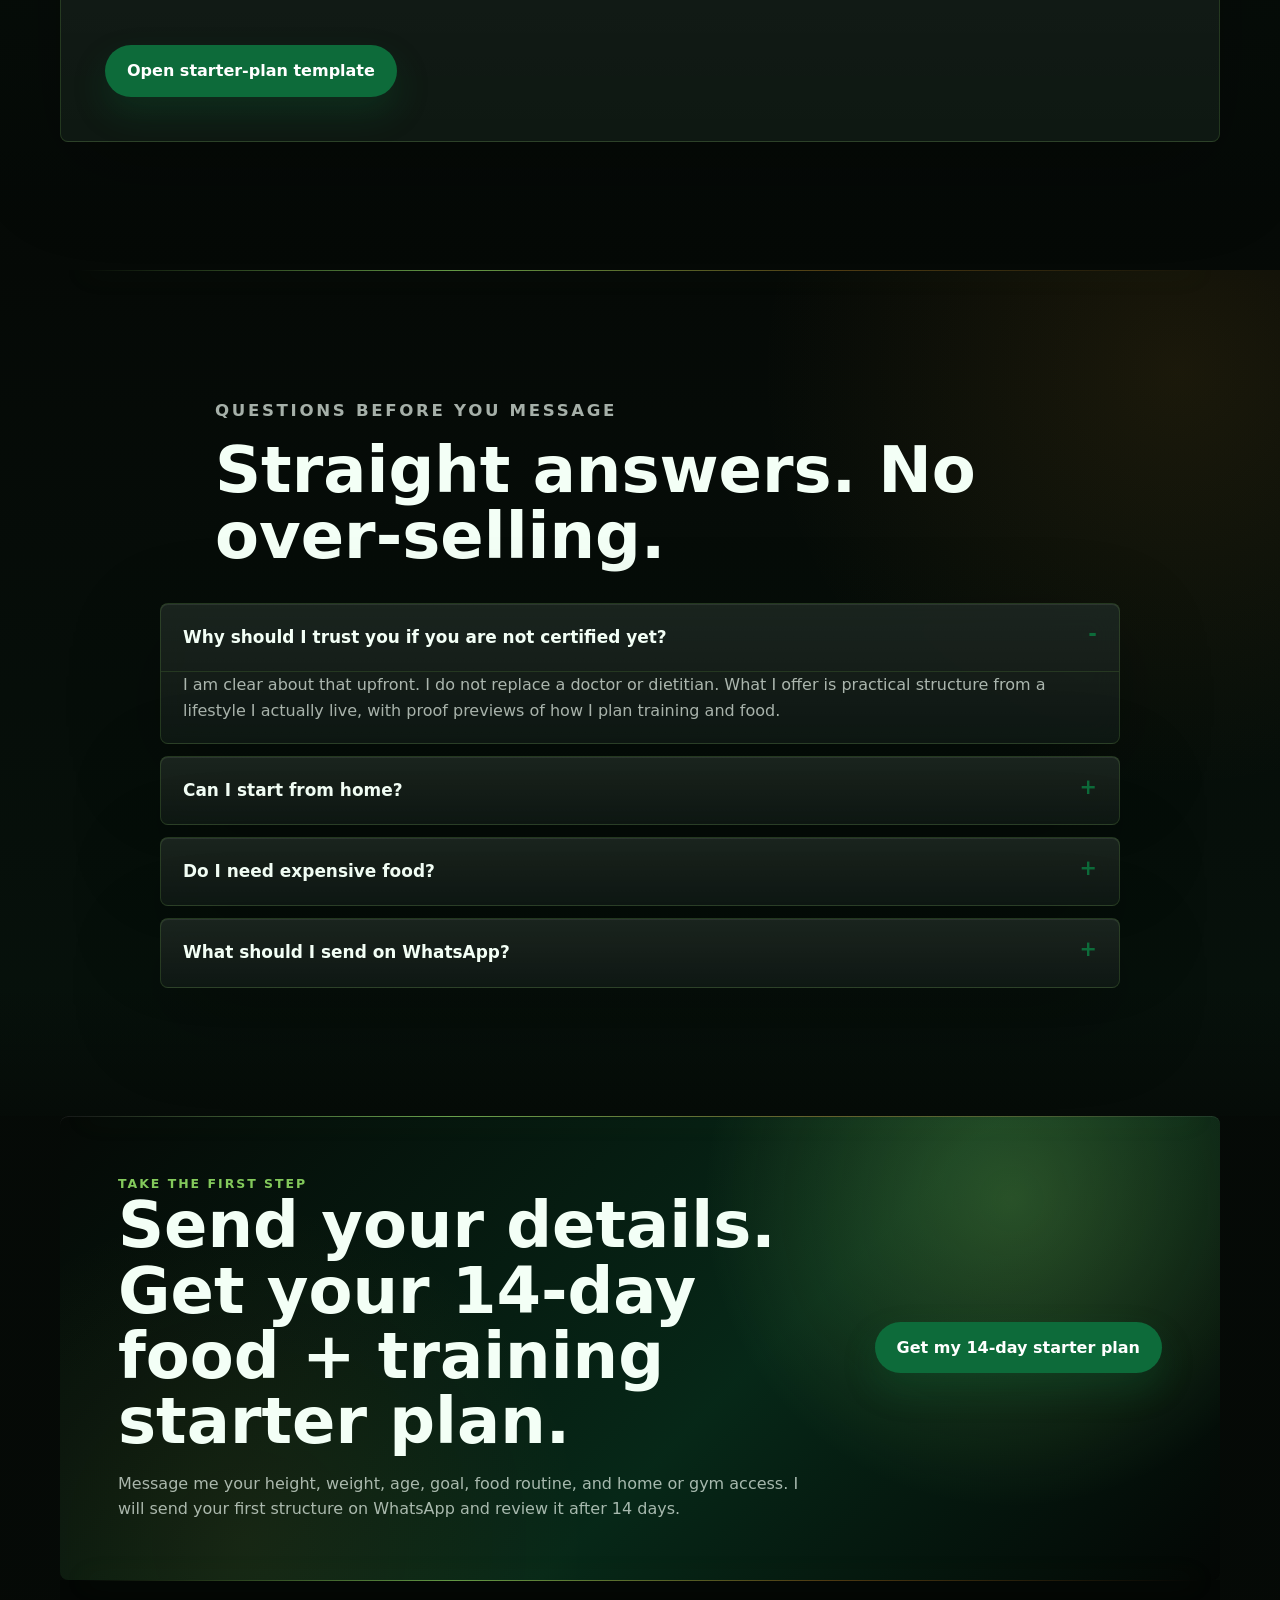
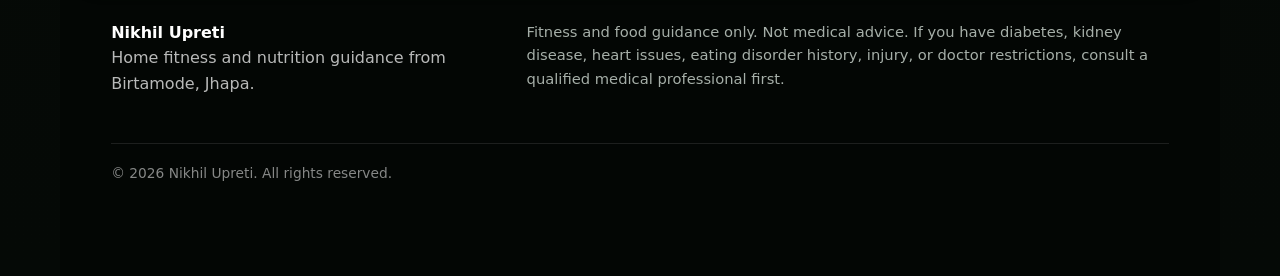
==== commit 7230652b: "Add files via upload" ====
--- a/index.html
+++ b/index.html
@@ -20,8 +20,8 @@
     <meta name="twitter:title" content="Nikhil Fitness OS" />
     <meta name="twitter:description" content="Real fitness system built for Nepal. Home gym, Nepali meals, WhatsApp support from Birtamode." />
     <meta name="twitter:image" content="https://nikhil-fitness-os-m4vh.vercel.app/assets/hero-dumbbell.png" />
-    <link rel="stylesheet" href="./styles.css?v=mobile-reset-1" />
-    <link rel="stylesheet" href="./mobile-premium.css?v=mobile-reset-1" />
+    <link rel="stylesheet" href="./styles.css?v=restore-polish-1" />
+    <link rel="stylesheet" href="./restore-polish.css?v=restore-polish-1" />
   </head>
   <body>
     <header class="site-header" data-header>
@@ -77,7 +77,6 @@
               </a>
               <a class="button secondary" href="#proof">See proof of work</a>
             </div>
-          </div>
             <ol class="hero-route" aria-label="How the starter plan works">
               <li>
                 <span>01</span>
@@ -110,6 +109,7 @@
                 <dd>Food discipline</dd>
               </div>
             </dl>
+          </div>
 
           <div class="hero-visual reveal" aria-label="Fitness and nutrition system preview">
             <div class="system-stage">
--- a/styles.css
+++ b/styles.css
@@ -1,4943 +1,3468 @@
-:root {
-  --ink: #142019;
-  --muted: #66736a;
-  --paper: #f8f5ec;
-  --panel: #ffffff;
-  --line: #dcd6c7;
-  --green: #0d6b3a;
-  --green-2: #83c95b;
-  --gold: #d99a2b;
-  --coral: #d95f45;
-  --deep: #0d1712;
-  --shadow: 0 20px 60px rgba(20, 32, 25, 0.13);
-}
-
-* {
-  box-sizing: border-box;
-}
-
-html {
-  scroll-behavior: smooth;
-  background: #050906;
-}
-
-[id] {
-  scroll-margin-top: 92px;
-}
-
-body {
-  margin: 0;
-  font-family:
-    Inter, ui-sans-serif, system-ui, -apple-system, BlinkMacSystemFont, "Segoe UI", sans-serif;
-  color: var(--ink);
-  background: var(--paper);
-  line-height: 1.6;
-}
-
-img {
-  display: block;
-  width: 100%;
-}
-
-a {
-  color: inherit;
-  text-decoration: none;
-}
-
-.site-header {
-  position: sticky;
-  top: 0;
-  z-index: 20;
-  display: flex;
-  align-items: center;
-  justify-content: space-between;
-  gap: 24px;
-  padding: 16px clamp(18px, 4vw, 54px);
-  background: rgba(248, 245, 236, 0.88);
-  border-bottom: 1px solid rgba(220, 214, 199, 0.78);
-  backdrop-filter: blur(18px);
-}
-
-.brand {
-  display: inline-flex;
-  align-items: center;
-  gap: 12px;
-  min-width: 0;
-}
-
-.brand-mark {
-  display: grid;
-  width: 42px;
-  height: 42px;
-  place-items: center;
-  border-radius: 50%;
-  background: var(--deep);
-  color: var(--green-2);
-  font-weight: 850;
-  letter-spacing: 0;
-}
-
-.brand strong,
-.brand small {
-  display: block;
-}
-
-.brand strong {
-  font-size: 0.98rem;
-  letter-spacing: 0.02em;
-}
-
-.brand small {
-  color: var(--muted);
-  font-size: 0.78rem;
-}
-
-.site-nav {
-  display: flex;
-  align-items: center;
-  gap: 6px;
-}
-
-.site-nav a {
-  border-radius: 999px;
-  color: var(--muted);
-  font-size: 0.95rem;
-  font-weight: 720;
-  padding: 10px 14px;
-}
-
-.site-nav a:hover {
-  color: var(--ink);
-  background: rgba(13, 107, 58, 0.08);
-}
-
-.site-nav .nav-cta {
-  color: #fff;
-  background: var(--green);
-}
-
-.scroll-progress {
-  position: fixed;
-  top: 74px;
-  left: 0;
-  z-index: 25;
-  width: 100%;
-  height: 3px;
-  background: rgba(13, 23, 18, 0.08);
-}
-
-.scroll-progress span {
-  display: block;
-  width: 0;
-  height: 100%;
-  background: linear-gradient(90deg, var(--green-2), var(--gold));
-  box-shadow: 0 0 18px rgba(131, 201, 91, 0.55);
-}
-
-.menu-toggle {
-  display: none;
-  width: 42px;
-  height: 42px;
-  padding: 9px;
-  border: 1px solid var(--line);
-  border-radius: 50%;
-  background: var(--panel);
-}
-
-.menu-toggle span {
-  display: block;
-  height: 2px;
-  margin: 5px 0;
-  background: var(--ink);
-}
-
-.hero {
-  position: relative;
-  min-height: min(700px, calc(100vh - 74px));
-  overflow: hidden;
-  color: #fff;
-  background:
-    radial-gradient(circle at 76% 20%, rgba(44, 176, 91, 0.2), transparent 34%),
-    linear-gradient(135deg, #020403 0%, #06100a 48%, #030604 100%);
-}
-
-.hero-bg {
-  position: absolute;
-  inset: 0;
-  background:
-    linear-gradient(90deg, rgba(2, 4, 3, 0.96) 0%, rgba(2, 4, 3, 0.82) 46%, rgba(2, 4, 3, 0.5) 100%),
-    radial-gradient(circle at 78% 28%, rgba(131, 201, 91, 0.18), transparent 30%),
-    linear-gradient(rgba(131, 201, 91, 0.025) 1px, transparent 1px),
-    linear-gradient(90deg, rgba(131, 201, 91, 0.025) 1px, transparent 1px);
-  background-size: auto, auto, 46px 46px, 46px 46px;
-  opacity: 1;
-  filter: none;
-}
-
-.hero::after {
-  position: absolute;
-  right: clamp(18px, 7vw, 120px);
-  bottom: -100px;
-  width: min(520px, 54vw);
-  height: 260px;
-  content: "";
-  background: radial-gradient(circle, rgba(131, 201, 91, 0.42), transparent 68%);
-  pointer-events: none;
-}
-
-.hero-inner {
-  position: relative;
-  z-index: 1;
-  width: min(1120px, calc(100% - 36px));
-  margin: 0 auto;
-  padding: clamp(46px, 6vw, 68px) 0 30px;
-}
-
-.eyebrow {
-  margin: 0 0 14px;
-  color: var(--green);
-  font-size: 0.78rem;
-  font-weight: 850;
-  letter-spacing: 0.16em;
-  text-transform: uppercase;
-}
-
-.hero .eyebrow {
-  color: var(--green-2);
-}
-
-.hero-v2 {
-  min-height: calc(100vh - 74px);
-  background:
-    linear-gradient(135deg, #07110c 0%, #0e1d15 45%, #11140d 100%);
-}
-
-.hero-v2::after {
-  display: none;
-}
-
-.hero-v2 .hero-bg {
-  background:
-    linear-gradient(90deg, rgba(2, 4, 3, 0.97) 0%, rgba(2, 4, 3, 0.86) 46%, rgba(2, 4, 3, 0.52) 100%),
-    radial-gradient(circle at 76% 26%, rgba(131, 201, 91, 0.2), transparent 31%),
-    radial-gradient(circle at 18% 86%, rgba(217, 154, 43, 0.08), transparent 34%),
-    linear-gradient(rgba(131, 201, 91, 0.024) 1px, transparent 1px),
-    linear-gradient(90deg, rgba(131, 201, 91, 0.024) 1px, transparent 1px);
-  background-size: auto, auto, auto, 44px 44px, 44px 44px;
-  opacity: 1;
-  filter: none;
-}
-
-.hero-v2 .hero-inner {
-  display: grid;
-  min-height: calc(100vh - 74px);
-  grid-template-columns: minmax(0, 1fr) minmax(420px, 1fr);
-  align-items: center;
-  gap: clamp(24px, 4vw, 58px);
-}
-
-.hero-copyblock {
-  position: relative;
-  z-index: 2;
-}
-
-.live-badge {
-  display: inline-flex;
-  align-items: center;
-  gap: 9px;
-  margin-bottom: 18px;
-  border: 1px solid rgba(131, 201, 91, 0.38);
-  border-radius: 999px;
-  color: rgba(255, 255, 255, 0.82);
-  background: rgba(255, 255, 255, 0.07);
-  padding: 8px 12px;
-  box-shadow: 0 16px 34px rgba(0, 0, 0, 0.22);
-}
-
-.live-badge strong {
-  color: #fff;
-  font-size: 0.86rem;
-}
-
-.live-badge span:last-child {
-  color: var(--green-2);
-  font-size: 0.84rem;
-  font-weight: 850;
-}
-
-.live-dot {
-  position: relative;
-  width: 9px;
-  height: 9px;
-  border-radius: 50%;
-  background: var(--green-2);
-}
-
-.live-dot::after {
-  position: absolute;
-  inset: -7px;
-  border: 1px solid rgba(131, 201, 91, 0.55);
-  border-radius: inherit;
-  content: "";
-  animation: pulse-ring 1.8s ease-out infinite;
-}
-
-.hero-v2 h1 {
-  max-width: 650px;
-  font-size: clamp(3.1rem, 5.2vw, 4.55rem);
-  line-height: 0.95;
-}
-
-.hero-v2 .hero-copy {
-  max-width: 710px;
-  color: rgba(255, 255, 255, 0.8);
-}
-
-.hero-visual {
-  position: relative;
-  z-index: 1;
-  min-height: 610px;
-  perspective: 1100px;
-  transform-style: preserve-3d;
-}
-
-.hero-visual::before {
-  position: absolute;
-  inset: 8% 2% 5% 10%;
-  border: 1px solid rgba(181, 255, 111, 0.22);
-  border-radius: 8px;
-  background:
-    linear-gradient(135deg, rgba(181, 255, 111, 0.09), rgba(255, 255, 255, 0.015) 46%, rgba(15, 179, 93, 0.06)),
-    repeating-linear-gradient(90deg, transparent 0 74px, rgba(181, 255, 111, 0.055) 75px 76px),
-    repeating-linear-gradient(0deg, transparent 0 74px, rgba(181, 255, 111, 0.05) 75px 76px),
-    linear-gradient(135deg, rgba(8, 32, 19, 0.7), rgba(3, 9, 6, 0.84));
-  box-shadow:
-    0 30px 96px rgba(0, 0, 0, 0.46),
-    0 0 0 1px rgba(181, 255, 111, 0.05),
-    inset 0 1px 0 rgba(255, 255, 255, 0.1);
-  content: "";
-  transform: rotateY(-10deg) rotateX(4deg);
-}
-
-.system-board {
-  position: absolute;
-  top: 12%;
-  right: 9%;
-  z-index: 0;
-  display: grid;
-  gap: 5px;
-  width: min(380px, 70%);
-  border-top: 1px solid rgba(181, 255, 111, 0.34);
-  border-bottom: 1px solid rgba(181, 255, 111, 0.16);
-  color: rgba(243, 255, 246, 0.7);
-  padding: 10px 0;
-  text-transform: uppercase;
-}
-
-.system-board-kicker {
-  color: #b7ff6a;
-  font-size: 0.67rem;
-  font-weight: 900;
-  letter-spacing: 0.18em;
-}
-
-.system-board-route {
-  color: rgba(243, 255, 246, 0.54);
-  font-size: 0.68rem;
-  font-weight: 800;
-  letter-spacing: 0.09em;
-}
-
-.hero-dumbbell {
-  position: absolute;
-  top: 15%;
-  right: -4%;
-  z-index: 1;
-  width: min(620px, 89%);
-  filter: drop-shadow(0 38px 46px rgba(0, 0, 0, 0.52));
-  transform: rotate(-5deg);
-  animation: float-heavy 7s ease-in-out infinite;
-}
-
-.floating-card,
-.activity-panel {
-  position: absolute;
-  border: 1px solid rgba(255, 255, 255, 0.14);
-  border-radius: 8px;
-  color: #fff;
-  background: rgba(8, 18, 13, 0.82);
-  box-shadow: 0 18px 54px rgba(0, 0, 0, 0.32);
-  backdrop-filter: blur(16px);
-}
-
-.floating-card {
-  z-index: 3;
-  display: grid;
-  gap: 4px;
-  min-width: 180px;
-  max-width: 210px;
-  border-color: rgba(181, 255, 111, 0.2);
-  background:
-    linear-gradient(135deg, rgba(181, 255, 111, 0.12), rgba(255, 255, 255, 0.025)),
-    rgba(5, 14, 9, 0.82);
-  padding: 14px;
-  box-shadow:
-    0 22px 60px rgba(0, 0, 0, 0.42),
-    0 0 0 1px rgba(181, 255, 111, 0.04),
-    inset 0 1px 0 rgba(255, 255, 255, 0.1);
-  animation: float-card 7s ease-in-out infinite;
-  transition:
-    border-color 0.25s ease,
-    box-shadow 0.25s ease,
-    transform 0.25s ease;
-}
-
-.floating-card:hover {
-  border-color: rgba(181, 255, 111, 0.5);
-  box-shadow:
-    0 28px 72px rgba(0, 0, 0, 0.52),
-    0 0 30px rgba(131, 201, 91, 0.17),
-    inset 0 1px 0 rgba(255, 255, 255, 0.14);
-}
-
-.floating-card span {
-  color: var(--gold);
-  font-size: 0.72rem;
-  font-weight: 900;
-  letter-spacing: 0.16em;
-}
-
-.floating-card strong {
-  font-size: 1rem;
-}
-
-.floating-card small,
-.activity-panel small {
-  color: rgba(255, 255, 255, 0.62);
-}
-
-.card-a {
-  top: 17%;
-  left: 0;
-}
-
-.card-b {
-  right: -1%;
-  bottom: 28%;
-  animation-delay: -1.7s;
-}
-
-.card-c {
-  bottom: 9%;
-  left: 3%;
-  animation-delay: -3s;
-}
-
-.card-d {
-  top: 49%;
-  left: -2%;
-  animation-delay: -4.4s;
-}
-
-.activity-panel {
-  right: 10%;
-  bottom: 7%;
-  z-index: 4;
-  width: 276px;
-  border-color: rgba(181, 255, 111, 0.22);
-  background:
-    linear-gradient(135deg, rgba(181, 255, 111, 0.08), rgba(255, 255, 255, 0.02)),
-    rgba(5, 14, 9, 0.86);
-  overflow: hidden;
-  padding: 16px;
-}
-
-.activity-panel strong {
-  display: block;
-  margin-top: 4px;
-}
-
-.scan-line {
-  position: absolute;
-  top: 0;
-  left: -60%;
-  width: 60%;
-  height: 100%;
-  background: linear-gradient(90deg, transparent, rgba(131, 201, 91, 0.18), transparent);
-  animation: scan-panel 2.4s ease-in-out infinite;
-}
-
-.momentum-section {
-  color: #fff;
-  background:
-    linear-gradient(120deg, rgba(7, 17, 12, 0.97), rgba(15, 45, 28, 0.96)),
-    url("./assets/hero-dumbbell.png") right center / contain no-repeat;
-}
-
-.momentum-section .section-heading p {
-  color: rgba(255, 255, 255, 0.72);
-}
-
-.momentum-grid {
-  display: grid;
-  width: min(1160px, 100%);
-  grid-template-columns: repeat(3, 1fr);
-  gap: 18px;
-  margin: 0 auto;
-}
-
-.momentum-grid article {
-  min-height: 230px;
-  border: 1px solid rgba(255, 255, 255, 0.14);
-  border-radius: 8px;
-  background: rgba(255, 255, 255, 0.08);
-  padding: 24px;
-  backdrop-filter: blur(10px);
-}
-
-.momentum-grid span {
-  display: inline-block;
-  margin-bottom: 24px;
-  color: var(--green-2);
-  font-size: 0.78rem;
-  font-weight: 900;
-  letter-spacing: 0.14em;
-  text-transform: uppercase;
-}
-
-.momentum-grid p {
-  color: rgba(255, 255, 255, 0.68);
-}
-
-.sticky-whatsapp {
-  position: fixed;
-  right: 18px;
-  bottom: 18px;
-  z-index: 30;
-  display: inline-flex;
-  min-height: 50px;
-  align-items: center;
-  gap: 10px;
-  border-radius: 999px;
-  color: #fff;
-  background: #0a8f49;
-  padding: 12px 18px;
-  font-weight: 900;
-  box-shadow: 0 18px 48px rgba(10, 143, 73, 0.32);
-  opacity: 0;
-  pointer-events: none;
-  transform: translateY(18px);
-  transition:
-    opacity 0.2s ease,
-    transform 0.2s ease;
-}
-
-body.has-scrolled .sticky-whatsapp {
-  opacity: 1;
-  pointer-events: auto;
-  transform: translateY(0);
-}
-
-.sticky-whatsapp span {
-  width: 10px;
-  height: 10px;
-  border-radius: 50%;
-  background: #baff63;
-  box-shadow: 0 0 0 6px rgba(186, 255, 99, 0.15);
-}
-
-.hero-v3 {
-  isolation: isolate;
-}
-
-.hero-v3::before {
-  position: absolute;
-  inset: 0;
-  z-index: 0;
-  content: "";
-  background:
-    linear-gradient(90deg, rgba(2, 4, 3, 0.82), rgba(2, 4, 3, 0.24) 64%, rgba(2, 4, 3, 0.66)),
-    radial-gradient(circle at 78% 24%, rgba(131, 201, 91, 0.16), transparent 30%),
-    radial-gradient(circle at 20% 82%, rgba(217, 154, 43, 0.07), transparent 34%);
-  pointer-events: none;
-}
-
-.hero-v3 .hero-inner {
-  width: min(1200px, calc(100% - 40px));
-}
-
-.hero-v3 .hero-copy {
-  max-width: 610px;
-}
-
-.hero-v3 h1 {
-  text-wrap: balance;
-}
-
-.hero-v3 .button.primary {
-  background: linear-gradient(135deg, #0fb35d, #0b733d);
-  box-shadow:
-    0 18px 44px rgba(15, 179, 93, 0.34),
-    inset 0 1px 0 rgba(255, 255, 255, 0.2);
-}
-
-.micro-proof {
-  display: flex;
-  flex-wrap: wrap;
-  gap: 8px;
-  margin-top: 16px;
-}
-
-.micro-proof span {
-  border: 1px solid rgba(255, 255, 255, 0.14);
-  border-radius: 999px;
-  color: rgba(255, 255, 255, 0.72);
-  background: rgba(255, 255, 255, 0.06);
-  padding: 7px 10px;
-  font-size: 0.82rem;
-  font-weight: 800;
-}
-
-.orbital-ring {
-  position: absolute;
-  border: 1px solid rgba(131, 201, 91, 0.24);
-  border-radius: 50%;
-  pointer-events: none;
-}
-
-.ring-one {
-  top: 8%;
-  right: 4%;
-  width: 390px;
-  height: 390px;
-  animation: rotate-orbit 24s linear infinite;
-}
-
-.ring-two {
-  right: 15%;
-  bottom: 9%;
-  width: 250px;
-  height: 250px;
-  border-color: rgba(217, 154, 43, 0.24);
-  animation: rotate-orbit 18s linear reverse infinite;
-}
-
-.orbital-ring {
-  animation: none;
-  opacity: 0.72;
-}
-
-.orbital-ring::before,
-.orbital-ring::after {
-  position: absolute;
-  width: 9px;
-  height: 9px;
-  border-radius: 50%;
-  content: "";
-  background: var(--green-2);
-  box-shadow: 0 0 18px rgba(131, 201, 91, 0.8);
-}
-
-.orbital-ring::before {
-  top: 12%;
-  left: 16%;
-}
-
-.orbital-ring::after {
-  right: 18%;
-  bottom: 10%;
-  background: var(--gold);
-  box-shadow: 0 0 18px rgba(217, 154, 43, 0.8);
-}
-
-.viewer-panel {
-  position: absolute;
-  top: 5%;
-  right: 0;
-  display: flex;
-  width: 230px;
-  align-items: center;
-  flex-wrap: wrap;
-  gap: 7px 10px;
-  z-index: 4;
-  border: 1px solid rgba(181, 255, 111, 0.28);
-  border-radius: 8px;
-  color: #fff;
-  background:
-    linear-gradient(135deg, rgba(181, 255, 111, 0.1), rgba(255, 255, 255, 0.025)),
-    rgba(5, 14, 9, 0.84);
-  padding: 13px;
-  box-shadow: 0 18px 54px rgba(0, 0, 0, 0.34);
-  backdrop-filter: blur(16px);
-}
-
-.viewer-panel strong {
-  font-size: 0.95rem;
-}
-
-.viewer-panel small {
-  flex-basis: 100%;
-  color: rgba(255, 255, 255, 0.62);
-}
-
-@media (prefers-reduced-motion: reduce) {
-  .hero-dumbbell,
-  .floating-card,
-  .orbital-ring,
-  .scan-line {
-    animation: none;
-  }
-}
-
-.signal-rail {
-  display: grid;
-  grid-template-columns: repeat(4, 1fr);
-  border-top: 1px solid rgba(255, 255, 255, 0.1);
-  border-bottom: 1px solid rgba(255, 255, 255, 0.1);
-  color: #fff;
-  background: #07110c;
-}
-
-.signal-rail div {
-  min-height: 116px;
-  border-right: 1px solid rgba(255, 255, 255, 0.1);
-  padding: clamp(18px, 3vw, 30px);
-}
-
-.signal-rail span {
-  display: block;
-  margin-bottom: 8px;
-  color: var(--green-2);
-  font-size: 0.74rem;
-  font-weight: 900;
-  letter-spacing: 0.14em;
-  text-transform: uppercase;
-}
-
-.signal-rail strong {
-  display: block;
-  max-width: 230px;
-  font-size: clamp(1.05rem, 1.8vw, 1.35rem);
-  line-height: 1.18;
-}
-
-.path-section {
-  color: #fff;
-  background:
-    radial-gradient(circle at 82% 10%, rgba(131, 201, 91, 0.16), transparent 34%),
-    linear-gradient(135deg, rgba(8, 18, 13, 0.98), rgba(7, 17, 12, 0.94));
-}
-
-.path-shell {
-  display: grid;
-  width: min(1160px, 100%);
-  grid-template-columns: 0.86fr 1.14fr;
-  gap: clamp(24px, 5vw, 64px);
-  align-items: center;
-  margin: 0 auto;
-}
-
-.path-copy p {
-  max-width: 560px;
-  color: rgba(255, 255, 255, 0.72);
-}
-
-.path-note {
-  display: inline-flex;
-  align-items: center;
-  flex-wrap: wrap;
-  gap: 9px;
-  margin-top: 18px;
-  border: 1px solid rgba(255, 255, 255, 0.14);
-  border-radius: 999px;
-  background: rgba(255, 255, 255, 0.07);
-  padding: 9px 13px;
-}
-
-.path-note span:last-child {
-  color: rgba(255, 255, 255, 0.7);
-}
-
-.path-panel {
-  border: 1px solid rgba(255, 255, 255, 0.14);
-  border-radius: 8px;
-  background:
-    linear-gradient(180deg, rgba(255, 255, 255, 0.12), rgba(255, 255, 255, 0.04));
-  padding: 18px;
-  box-shadow: 0 28px 90px rgba(0, 0, 0, 0.32);
-  backdrop-filter: blur(14px);
-}
-
-.path-options {
-  display: grid;
-  grid-template-columns: repeat(5, 1fr);
-  gap: 8px;
-  margin-bottom: 14px;
-}
-
-.path-option {
-  min-height: 52px;
-  border: 1px solid rgba(255, 255, 255, 0.12);
-  border-radius: 8px;
-  color: rgba(255, 255, 255, 0.7);
-  background: rgba(0, 0, 0, 0.22);
-  cursor: pointer;
-  font: inherit;
-  font-size: 0.84rem;
-  font-weight: 900;
-  transition:
-    background 0.2s ease,
-    color 0.2s ease,
-    transform 0.2s ease;
-}
-
-.path-option:hover,
-.path-option.is-active {
-  color: #07110c;
-  background: var(--green-2);
-  transform: translateY(-2px);
-}
-
-.path-result {
-  min-height: 360px;
-  border-radius: 8px;
-  background:
-    radial-gradient(circle at 88% 10%, rgba(131, 201, 91, 0.25), transparent 34%),
-    rgba(4, 13, 9, 0.72);
-  padding: clamp(22px, 4vw, 36px);
-}
-
-.path-result > span {
-  display: inline-block;
-  margin-bottom: 26px;
-  color: var(--gold);
-  font-size: 0.78rem;
-  font-weight: 950;
-  letter-spacing: 0.14em;
-  text-transform: uppercase;
-}
-
-.path-result h3 {
-  max-width: 520px;
-  font-size: clamp(2rem, 4vw, 3rem);
-}
-
-.path-result p {
-  max-width: 580px;
-  color: rgba(255, 255, 255, 0.72);
-}
-
-.path-result ul {
-  display: grid;
-  grid-template-columns: repeat(3, 1fr);
-  gap: 8px;
-  margin: 22px 0 24px;
-  padding: 0;
-  list-style: none;
-}
-
-.path-result li {
-  border: 1px solid rgba(255, 255, 255, 0.13);
-  border-radius: 999px;
-  color: rgba(255, 255, 255, 0.76);
-  padding: 8px 10px;
-  font-size: 0.86rem;
-  font-weight: 800;
-  text-align: center;
-}
-
-.command-section {
-  position: relative;
-  overflow: hidden;
-  color: #fff;
-  background:
-    radial-gradient(circle at 12% 92%, rgba(131, 201, 91, 0.14), transparent 34%),
-    linear-gradient(160deg, rgba(7, 17, 12, 0.98), rgba(10, 42, 26, 0.96));
-}
-
-.command-section::after {
-  position: absolute;
-  right: -120px;
-  bottom: -150px;
-  width: 420px;
-  height: 420px;
-  border-radius: 50%;
-  content: "";
-  background: radial-gradient(circle, rgba(131, 201, 91, 0.23), transparent 68%);
-}
-
-.command-section .section-heading p {
-  color: rgba(255, 255, 255, 0.72);
-}
-
-.system-lab {
-  position: relative;
-  z-index: 1;
-  width: min(1160px, 100%);
-  margin: 0 auto;
-}
-
-.training-visual {
-  position: relative;
-  isolation: isolate;
-  height: clamp(340px, 42vw, 520px);
-  margin-bottom: 18px;
-  overflow: hidden;
-  border: 1px solid rgba(131, 201, 91, 0.34);
-  border-radius: 8px;
-  background: #050906;
-  box-shadow:
-    0 34px 120px rgba(0, 0, 0, 0.42),
-    0 0 34px rgba(131, 201, 91, 0.18),
-    inset 0 1px 0 rgba(255, 255, 255, 0.08);
-}
-
-.training-visual img {
-  position: absolute;
-  inset: 0;
-  z-index: 0;
-  width: 100%;
-  height: 100%;
-  object-fit: cover;
-  object-position: 50% 44%;
-  filter: saturate(0.55) brightness(0.64) contrast(1.14);
-  transform: scale(1.04);
-}
-
-.training-visual::before,
-.training-visual::after {
-  position: absolute;
-  inset: 0;
-  content: "";
-  pointer-events: none;
-}
-
-.training-visual::before {
-  z-index: 1;
-  background:
-    radial-gradient(circle at 50% 28%, rgba(131, 201, 91, 0.16), transparent 34%),
-    linear-gradient(90deg, rgba(5, 9, 6, 0.38), transparent 24%, transparent 76%, rgba(5, 9, 6, 0.42));
-}
-
-.training-visual::after {
-  z-index: 2;
-  background: linear-gradient(180deg, rgba(5, 9, 6, 0.18) 0%, transparent 32%, rgba(5, 9, 6, 0.88) 100%);
-}
-
-.founder-card {
-  margin-top: 28px;
-  border: 1px solid rgba(13, 107, 58, 0.2);
-  border-radius: 8px;
-  background:
-    linear-gradient(135deg, rgba(13, 107, 58, 0.1), rgba(217, 154, 43, 0.08)),
-    #fffdfa;
-  padding: 22px;
-  box-shadow: 0 18px 54px rgba(20, 32, 25, 0.08);
-}
-
-.founder-card span {
-  display: block;
-  margin-bottom: 8px;
-  color: var(--green);
-  font-size: 0.76rem;
-  font-weight: 950;
-  letter-spacing: 0.14em;
-  text-transform: uppercase;
-}
-
-.founder-card strong {
-  display: block;
-  margin-bottom: 8px;
-  font-size: 1.25rem;
-  line-height: 1.2;
-}
-
-.founder-card p {
-  margin: 0;
-}
-
-.command-grid {
-  position: relative;
-  z-index: 1;
-  display: grid;
-  width: 100%;
-  grid-template-columns: repeat(4, 1fr);
-  gap: 16px;
-  margin: 0;
-}
-
-.command-card {
-  min-height: 310px;
-  border: 1px solid rgba(255, 255, 255, 0.13);
-  border-radius: 8px;
-  background:
-    linear-gradient(180deg, rgba(255, 255, 255, 0.1), rgba(255, 255, 255, 0.04));
-  padding: 22px;
-  box-shadow: 0 24px 80px rgba(0, 0, 0, 0.24);
-  backdrop-filter: blur(12px);
-  transition:
-    transform 0.25s ease,
-    border-color 0.25s ease,
-    background 0.25s ease;
-}
-
-.command-card:hover {
-  border-color: rgba(131, 201, 91, 0.45);
-  background:
-    linear-gradient(180deg, rgba(131, 201, 91, 0.14), rgba(255, 255, 255, 0.04));
-  transform: translateY(-8px);
-}
-
-.command-card span {
-  display: inline-grid;
-  width: 38px;
-  height: 38px;
-  place-items: center;
-  margin-bottom: 44px;
-  border-radius: 50%;
-  color: #0d1712;
-  background: var(--green-2);
-  font-size: 0.78rem;
-  font-weight: 950;
-}
-
-.command-card h3 {
-  font-size: 1.35rem;
-}
-
-.command-card p {
-  color: rgba(255, 255, 255, 0.68);
-}
-
-.tilt-card {
-  transform-style: preserve-3d;
-  transition:
-    transform 0.22s ease,
-    box-shadow 0.22s ease;
-}
-
-.tilt-card:hover {
-  box-shadow: 0 30px 90px rgba(20, 32, 25, 0.2);
-}
-
-.reveal {
-  opacity: 0.42;
-  transform: translateY(18px);
-  transition:
-    opacity 0.65s ease,
-    transform 0.65s ease;
-}
-
-.reveal.is-visible {
-  opacity: 1;
-  transform: translateY(0);
-}
-
-@keyframes rotate-orbit {
-  from {
-    transform: rotate(0deg);
-  }
-  to {
-    transform: rotate(360deg);
-  }
-}
-
-@keyframes pulse-ring {
-  from {
-    opacity: 0.9;
-    transform: scale(0.55);
-  }
-  to {
-    opacity: 0;
-    transform: scale(1.7);
-  }
-}
-
-@keyframes float-heavy {
-  0%,
-  100% {
-    transform: translate3d(0, 0, 0) rotate(-5deg);
-  }
-  50% {
-    transform: translate3d(-10px, -14px, 0) rotate(-3deg);
-  }
-}
-
-@keyframes float-card {
-  0%,
-  100% {
-    transform: translateY(0);
-  }
-  50% {
-    transform: translateY(-12px);
-  }
-}
-
-@keyframes scan-panel {
-  0% {
-    left: -70%;
-  }
-  100% {
-    left: 120%;
-  }
-}
-
-h1,
-h2,
-h3,
-p {
-  margin-top: 0;
-}
-
-h1 {
-  max-width: 720px;
-  margin-bottom: 22px;
-  font-size: clamp(2.55rem, 5vw, 4.3rem);
-  line-height: 1;
-  letter-spacing: 0;
-}
-
-h2 {
-  max-width: 780px;
-  margin-bottom: 16px;
-  font-size: clamp(2rem, 5vw, 4.2rem);
-  line-height: 1.02;
-  letter-spacing: 0;
-}
-
-h3 {
-  margin-bottom: 10px;
-  font-size: 1.2rem;
-  line-height: 1.2;
-}
-
-.hero-copy {
-  max-width: 650px;
-  color: rgba(255, 255, 255, 0.82);
-  font-size: clamp(1rem, 2.2vw, 1.2rem);
-}
-
-.local-promise {
-  max-width: 620px;
-  margin: -4px 0 20px;
-  color: var(--green-2);
-  font-size: 0.98rem;
-  font-weight: 850;
-}
-
-.hero-actions,
-.cta-section {
-  display: flex;
-  align-items: center;
-  flex-wrap: wrap;
-  gap: 14px;
-}
-
-.button {
-  display: inline-flex;
-  min-height: 50px;
-  align-items: center;
-  justify-content: center;
-  border-radius: 999px;
-  font-weight: 850;
-  padding: 13px 22px;
-  transition:
-    transform 0.2s ease,
-    box-shadow 0.2s ease,
-    background 0.2s ease;
-}
-
-.button:hover {
-  transform: translateY(-2px);
-}
-
-.button.primary {
-  color: #fff;
-  background: var(--green);
-  box-shadow: 0 16px 34px rgba(13, 107, 58, 0.24);
-}
-
-.button.secondary {
-  color: #fff;
-  border: 1px solid rgba(255, 255, 255, 0.28);
-  background: rgba(255, 255, 255, 0.08);
-}
-
-.trust-strip {
-  display: grid;
-  max-width: 860px;
-  grid-template-columns: repeat(3, 1fr);
-  gap: 1px;
-  margin: clamp(22px, 3vw, 34px) 0 0;
-  overflow: hidden;
-  border: 1px solid rgba(255, 255, 255, 0.12);
-  border-radius: 8px;
-  background: rgba(255, 255, 255, 0.12);
-}
-
-.trust-strip div {
-  padding: 14px 16px;
-  background: rgba(13, 23, 18, 0.72);
-}
-
-.trust-strip dt {
-  color: #fff;
-  font-size: clamp(1.2rem, 3vw, 2rem);
-  font-weight: 900;
-}
-
-.trust-strip dd {
-  margin: 2px 0 0;
-  color: rgba(255, 255, 255, 0.68);
-}
-
-.section {
-  padding: clamp(70px, 10vw, 128px) clamp(18px, 4vw, 54px);
-}
-
-.section-grid,
-.story-editorial,
-.section-heading,
-.deliverable-grid,
-.proof-grid,
-.steps,
-.fit-grid,
-.pricing-grid,
-.pricing-note,
-.message-panel,
-.cta-section,
-.site-footer {
-  width: min(1160px, 100%);
-  margin: 0 auto;
-}
-
-.section-grid {
-  display: grid;
-  grid-template-columns: 0.9fr 1.1fr;
-  gap: clamp(34px, 7vw, 92px);
-}
-
-.story-editorial {
-  display: grid;
-  grid-template-columns: minmax(0, 0.98fr) minmax(320px, 0.72fr);
-  gap: clamp(36px, 6vw, 86px);
-  align-items: center;
-}
-
-.story-content {
-  max-width: 700px;
-}
-
-.story-content h2 {
-  max-width: 690px;
-}
-
-.story-photo-frame {
-  position: relative;
-  isolation: isolate;
-  width: min(430px, 100%);
-  min-height: 620px;
-  justify-self: end;
-  margin: 0;
-  overflow: hidden;
-  border: 1px solid rgba(131, 201, 91, 0.36);
-  border-radius: 8px;
-  aspect-ratio: 3 / 4;
-  background: #050906;
-  box-shadow:
-    0 34px 110px rgba(0, 0, 0, 0.44),
-    0 0 34px rgba(131, 201, 91, 0.18),
-    inset 0 1px 0 rgba(255, 255, 255, 0.08);
-}
-
-.story-photo-frame img {
-  position: absolute;
-  inset: 0;
-  z-index: 0;
-  width: 100%;
-  height: 100%;
-  object-fit: cover;
-  object-position: 50% 36%;
-  filter: saturate(0.58) brightness(0.68) contrast(1.1);
-  transform: scale(1.035);
-}
-
-.story-photo-frame::before,
-.story-photo-frame::after {
-  position: absolute;
-  inset: 0;
-  content: "";
-  pointer-events: none;
-}
-
-.story-photo-frame::before {
-  z-index: 1;
-  background:
-    radial-gradient(circle at 78% 18%, rgba(131, 201, 91, 0.18), transparent 34%),
-    linear-gradient(90deg, rgba(5, 9, 6, 0.28), transparent 36%, rgba(5, 9, 6, 0.2));
-}
-
-.story-photo-frame::after {
-  z-index: 2;
-  background: linear-gradient(180deg, transparent 46%, rgba(5, 9, 6, 0.54) 76%, #050906 100%);
-}
-
-.story-photo-frame figcaption {
-  position: absolute;
-  right: 18px;
-  bottom: 18px;
-  left: 18px;
-  z-index: 3;
-  border-left: 2px solid rgba(131, 201, 91, 0.78);
-  color: #f3fff6;
-  padding-left: 12px;
-}
-
-.story-photo-frame figcaption span {
-  display: block;
-  margin-bottom: 5px;
-  color: var(--green-2);
-  font-size: 0.74rem;
-  font-weight: 950;
-  letter-spacing: 0.14em;
-  text-transform: uppercase;
-}
-
-.story-photo-frame figcaption strong {
-  display: block;
-  max-width: 290px;
-  font-size: clamp(1rem, 2vw, 1.28rem);
-  line-height: 1.15;
-}
-
-.rich-copy {
-  color: #39443d;
-  font-size: 1.08rem;
-}
-
-.rich-copy p {
-  margin-bottom: 18px;
-}
-
-.proof-section,
-.pricing-section {
-  background: #fffdfa;
-}
-
-.section-heading {
-  max-width: 850px;
-  margin-bottom: 34px;
-}
-
-.section-heading p {
-  color: var(--muted);
-  font-size: 1.04rem;
-}
-
-.section-heading.compact {
-  margin-bottom: 28px;
-}
-
-.proof-grid {
-  display: grid;
-  grid-template-columns: 1.05fr 0.95fr;
-  gap: 18px;
-}
-
-.proof-card {
-  overflow: hidden;
-  border: 1px solid var(--line);
-  border-radius: 8px;
-  background: var(--panel);
-  box-shadow: var(--shadow);
-}
-
-.proof-stats {
-  display: grid;
-  width: min(1160px, 100%);
-  grid-template-columns: repeat(3, 1fr);
-  gap: 12px;
-  margin: -8px auto 22px;
-}
-
-.proof-stats div {
-  border: 1px solid var(--line);
-  border-radius: 8px;
-  background: #fff;
-  padding: 18px;
-  box-shadow: 0 16px 46px rgba(20, 32, 25, 0.08);
-}
-
-.proof-stats span {
-  display: block;
-  margin-bottom: 5px;
-  color: var(--green);
-  font-size: 0.74rem;
-  font-weight: 950;
-  letter-spacing: 0.14em;
-  text-transform: uppercase;
-}
-
-.proof-stats strong {
-  font-size: 1.1rem;
-}
-
-.proof-card.large {
-  grid-row: span 2;
-}
-
-.proof-card img {
-  height: 360px;
-  object-fit: cover;
-  object-position: top;
-  border-bottom: 1px solid var(--line);
-}
-
-.proof-card.large img {
-  height: 640px;
-}
-
-.proof-card div {
-  padding: 22px;
-}
-
-.proof-card p {
-  color: var(--muted);
-  margin-bottom: 0;
-}
-
-.method-section {
-  background: linear-gradient(180deg, var(--paper), #eef3df);
-}
-
-.steps {
-  display: grid;
-  grid-template-columns: repeat(3, 1fr);
-  gap: 18px;
-}
-
-.deliverable-grid {
-  display: grid;
-  grid-template-columns: repeat(4, 1fr);
-  gap: 16px;
-}
-
-.deliverable-card {
-  min-height: 260px;
-  border: 1px solid var(--line);
-  border-radius: 8px;
-  background: var(--panel);
-  padding: 24px;
-}
-
-.deliverable-card span {
-  display: inline-grid;
-  width: 38px;
-  height: 38px;
-  place-items: center;
-  margin-bottom: 34px;
-  border-radius: 50%;
-  color: #0d1712;
-  background: var(--green-2);
-  font-size: 0.78rem;
-  font-weight: 950;
-}
-
-.deliverable-card p {
-  color: var(--muted);
-  margin-bottom: 0;
-}
-
-.steps article,
-.fit-box,
-.price-card {
-  border: 1px solid var(--line);
-  border-radius: 8px;
-  background: var(--panel);
-  padding: 26px;
-}
-
-.steps span {
-  display: block;
-  color: var(--gold);
-  font-size: 0.9rem;
-  font-weight: 900;
-  margin-bottom: 18px;
-}
-
-.steps p,
-.fit-box li,
-.price-card li,
-.price-card p {
-  color: var(--muted);
-}
-
-.offer-section {
-  background: #f3eee1;
-}
-
-.fit-grid {
-  display: grid;
-  grid-template-columns: 1fr 1fr;
-  gap: 18px;
-}
-
-.fit-box ul,
-.price-card ul {
-  display: grid;
-  gap: 12px;
-  margin: 16px 0 0;
-  padding-left: 20px;
-}
-
-.fit-box.good {
-  border-top: 5px solid var(--green);
-}
-
-.fit-box.caution {
-  border-top: 5px solid var(--coral);
-}
-
-.pricing-grid {
-  display: grid;
-  grid-template-columns: repeat(3, 1fr);
-  gap: 18px;
-}
-
-.price-card {
-  position: relative;
-  display: flex;
-  flex-direction: column;
-}
-
-.price-card.featured {
-  border-color: rgba(13, 107, 58, 0.46);
-  box-shadow: var(--shadow);
-}
-
-.plan-label {
-  color: var(--green);
-  font-size: 0.78rem;
-  font-weight: 900;
-  letter-spacing: 0.12em;
-  text-transform: uppercase;
-}
-
-.price-card h3 {
-  font-size: 2.3rem;
-}
-
-.price-fit {
-  min-height: 54px;
-}
-
-.price-card ul {
-  flex: 1;
-}
-
-.price-card .price-cta {
-  width: 100%;
-  margin-top: 24px;
-}
-
-.price-card .price-cta:not(.primary) {
-  color: #fff;
-  border: 1px solid rgba(131, 201, 91, 0.28);
-  background: rgba(13, 107, 58, 0.16);
-}
-
-.pricing-note {
-  margin-top: 18px;
-  border: 1px solid var(--line);
-  border-radius: 8px;
-  background: var(--panel);
-  padding: 18px 20px;
-}
-
-.proof-note {
-  width: min(960px, 100%);
-  margin: 20px auto 0;
-  border: 1px solid var(--line);
-  border-radius: 8px;
-  background: var(--panel);
-  padding: 18px 20px;
-  color: var(--muted);
-}
-
-.message-panel {
-  display: grid;
-  grid-template-columns: minmax(0, 0.95fr) minmax(320px, 1fr);
-  gap: clamp(22px, 4vw, 46px);
-  align-items: center;
-  border: 1px solid var(--line);
-  border-radius: 8px;
-  background: var(--panel);
-  padding: clamp(24px, 5vw, 44px);
-}
-
-.message-panel > div:first-child p {
-  color: var(--muted);
-}
-
-.message-list {
-  display: grid;
-  grid-template-columns: repeat(2, 1fr);
-  gap: 10px;
-}
-
-.message-list span {
-  border: 1px solid var(--line);
-  border-radius: 999px;
-  color: var(--ink);
-  background: rgba(13, 107, 58, 0.08);
-  padding: 10px 12px;
-  font-size: 0.9rem;
-  font-weight: 850;
-  text-align: center;
-}
-
-.message-panel .button {
-  justify-self: start;
-}
-
-.faq-section {
-  background:
-    linear-gradient(180deg, #fffdfa, #f4f0e5);
-}
-
-.faq-grid {
-  display: grid;
-  width: min(960px, 100%);
-  gap: 12px;
-  margin: 0 auto;
-}
-
-.faq-grid details {
-  border: 1px solid var(--line);
-  border-radius: 8px;
-  background: #fff;
-  box-shadow: 0 16px 46px rgba(20, 32, 25, 0.08);
-  overflow: hidden;
-}
-
-.faq-grid summary {
-  cursor: pointer;
-  list-style: none;
-  padding: 20px 22px;
-  font-size: 1.06rem;
-  font-weight: 900;
-}
-
-.faq-grid summary::-webkit-details-marker {
-  display: none;
-}
-
-.faq-grid summary::after {
-  float: right;
-  color: var(--green);
-  content: "+";
-  font-size: 1.3rem;
-  line-height: 1;
-}
-
-.faq-grid details[open] summary::after {
-  content: "-";
-}
-
-.faq-grid p {
-  margin: 0;
-  border-top: 1px solid var(--line);
-  color: var(--muted);
-  padding: 0 22px 20px;
-}
-
-.cta-section {
-  justify-content: space-between;
-  gap: 26px;
-  border-radius: 8px;
-  color: #fff;
-  background:
-    radial-gradient(circle at 82% 18%, rgba(131, 201, 91, 0.28), transparent 30%),
-    linear-gradient(135deg, rgba(5, 9, 6, 0.98), rgba(7, 42, 25, 0.94) 58%, rgba(3, 6, 4, 0.98));
-  padding: clamp(28px, 6vw, 58px);
-}
-
-.cta-section div {
-  max-width: 700px;
-}
-
-.cta-section .eyebrow {
-  color: var(--green-2);
-}
-
-.cta-section p {
-  color: rgba(255, 255, 255, 0.78);
-  margin-bottom: 0;
-}
-
-.site-footer {
-  display: grid;
-  grid-template-columns: 0.75fr 1.25fr;
-  gap: 30px;
-  padding: 40px clamp(18px, 4vw, 54px);
-  color: rgba(255, 255, 255, 0.72);
-  background: var(--deep);
-}
-
-.site-footer strong {
-  color: #fff;
-}
-
-.fine-print {
-  margin: 0;
-  font-size: 0.92rem;
-}
-
-.copyright {
-  grid-column: 1 / -1;
-  margin: 0;
-  border-top: 1px solid rgba(255, 255, 255, 0.1);
-  color: rgba(255, 255, 255, 0.52);
-  padding-top: 18px;
-  font-size: 0.86rem;
-}
-
-@media (max-width: 840px) {
-  [id] {
-    scroll-margin-top: 84px;
-  }
-
-  .site-header {
-    align-items: flex-start;
-  }
-
-  .menu-toggle {
-    display: block;
-    flex: 0 0 auto;
-  }
-
-  .site-nav {
-    position: absolute;
-    top: 74px;
-    right: 18px;
-    left: 18px;
-    display: none;
-    flex-direction: column;
-    align-items: stretch;
-    border: 1px solid var(--line);
-    border-radius: 8px;
-    background: var(--panel);
-    padding: 10px;
-    box-shadow: var(--shadow);
-  }
-
-  .site-nav.is-open {
-    display: flex;
-  }
-
-  .site-nav a {
-    padding: 13px 14px;
-  }
-
-  .hero {
-    min-height: auto;
-  }
-
-  .hero-bg {
-    background:
-      linear-gradient(180deg, rgba(2, 4, 3, 0.97) 0%, rgba(3, 9, 5, 0.93) 58%, rgba(2, 4, 3, 0.78) 100%),
-      radial-gradient(circle at 76% 24%, rgba(131, 201, 91, 0.16), transparent 34%);
-  }
-
-  .hero-v2 .hero-bg {
-    background:
-      linear-gradient(180deg, rgba(2, 4, 3, 0.97) 0%, rgba(3, 9, 5, 0.92) 58%, rgba(2, 4, 3, 0.84) 100%),
-      radial-gradient(circle at 76% 24%, rgba(131, 201, 91, 0.18), transparent 34%),
-      linear-gradient(rgba(131, 201, 91, 0.024) 1px, transparent 1px),
-      linear-gradient(90deg, rgba(131, 201, 91, 0.024) 1px, transparent 1px);
-    background-size: auto, auto, 34px 34px, 34px 34px;
-  }
-
-  .hero-inner {
-    padding-top: 74px;
-  }
-
-  .hero-v2 .hero-inner {
-    min-height: auto;
-    grid-template-columns: 1fr;
-    padding-top: 58px;
-  }
-
-  .hero-v2 h1 {
-    font-size: clamp(3rem, 11vw, 5rem);
-  }
-
-  .hero-visual {
-    min-height: 460px;
-    margin-top: -10px;
-  }
-
-  .hero-dumbbell {
-    top: 2%;
-    right: -8%;
-    width: min(560px, 108%);
-  }
-
-  .card-a {
-    top: 5%;
-    left: 0;
-  }
-
-  .card-b {
-    right: 0;
-    bottom: 24%;
-  }
-
-  .card-c {
-    left: 4%;
-    bottom: 5%;
-  }
-
-  .card-d {
-    top: 48%;
-    left: 0;
-  }
-
-  .activity-panel {
-    right: 4%;
-    bottom: 2%;
-  }
-
-  .trust-strip,
-  .section-grid,
-  .story-editorial,
-  .proof-grid,
-  .deliverable-grid,
-  .steps,
-  .fit-grid,
-  .pricing-grid,
-  .message-panel,
-  .momentum-grid,
-  .command-grid,
-  .path-shell,
-  .proof-stats,
-  .site-footer {
-    grid-template-columns: 1fr;
-  }
-
-  .story-photo-frame {
-    order: -1;
-    width: min(520px, 100%);
-    min-height: 0;
-    height: clamp(460px, 116vw, 640px);
-    justify-self: center;
-  }
-
-  .signal-rail {
-    grid-template-columns: repeat(2, 1fr);
-  }
-
-  .command-card {
-    min-height: auto;
-  }
-
-  .command-card span {
-    margin-bottom: 28px;
-  }
-
-  .viewer-panel {
-    top: 1%;
-    right: 2%;
-  }
-
-  .path-options {
-    grid-template-columns: repeat(2, 1fr);
-  }
-
-  .path-result ul {
-    grid-template-columns: 1fr;
-  }
-
-  .proof-card.large {
-    grid-row: auto;
-  }
-
-  .proof-card img,
-  .proof-card.large img {
-    height: 420px;
-  }
-}
-
-@media (max-width: 520px) {
-  .brand small {
-    display: none;
-  }
-
-  .hero-actions .button,
-  .cta-section .button {
-    width: 100%;
-  }
-
-  .live-badge {
-    max-width: 100%;
-    flex-wrap: wrap;
-  }
-
-  .hero-v2 h1 {
-    font-size: clamp(2.7rem, 12.5vw, 3.8rem);
-  }
-
-  .hero-v3 h1 {
-    max-width: 360px;
-    font-size: clamp(2.65rem, 12vw, 3.45rem);
-  }
-
-  .hero-v2::after {
-    display: block;
-    position: absolute;
-    top: 220px;
-    right: -170px;
-    width: 390px;
-    height: 390px;
-    content: "";
-    background: url("./assets/hero-dumbbell.png") center / contain no-repeat;
-    opacity: 0.22;
-    pointer-events: none;
-  }
-
-  .hero-v2 .hero-copy {
-    font-size: 1rem;
-  }
-
-  .hero-visual {
-    min-height: 450px;
-  }
-
-  .hero-visual::before {
-    inset: 12% 0 3%;
-  }
-
-  .hero-dumbbell {
-    top: -1%;
-    right: -34%;
-    width: 130%;
-  }
-
-  .floating-card {
-    min-width: 0;
-    width: calc(50% - 7px);
-    padding: 10px;
-  }
-
-  .floating-card strong {
-    font-size: 0.84rem;
-  }
-
-  .floating-card small {
-    font-size: 0.72rem;
-  }
-
-  .card-a {
-    top: 5%;
-    left: 0;
-  }
-
-  .card-b {
-    top: 5%;
-    right: 0;
-    bottom: auto;
-  }
-
-  .card-c {
-    display: grid;
-    top: 49%;
-    bottom: auto;
-    left: 0;
-  }
-
-  .card-d {
-    top: 49%;
-    right: 0;
-    left: auto;
-  }
-
-  .system-board {
-    display: none;
-  }
-
-  .activity-panel {
-    display: none;
-  }
-
-  .viewer-panel {
-    position: relative;
-    top: auto;
-    right: auto;
-    width: 100%;
-    margin-top: 12px;
-  }
-
-  .ring-one,
-  .ring-two {
-    display: none;
-  }
-
-  .signal-rail {
-    grid-template-columns: 1fr;
-  }
-
-  .signal-rail div {
-    min-height: auto;
-    border-right: 0;
-    border-bottom: 1px solid rgba(255, 255, 255, 0.1);
-    padding: 18px;
-  }
-
-  .scroll-progress {
-    top: 75px;
-  }
-
-  .path-section {
-    background:
-      linear-gradient(135deg, rgba(8, 18, 13, 0.98), rgba(7, 17, 12, 0.94));
-    padding-bottom: 104px;
-  }
-
-  .path-options {
-    grid-template-columns: 1fr;
-  }
-
-  .path-result {
-    min-height: auto;
-  }
-
-  .deliverable-card {
-    min-height: auto;
-  }
-
-  .deliverable-card span {
-    margin-bottom: 24px;
-  }
-
-  .message-list {
-    grid-template-columns: 1fr;
-  }
-
-  .message-panel .button {
-    width: 100%;
-  }
-
-  .sticky-whatsapp {
-    right: 12px;
-    bottom: 10px;
-    left: 12px;
-    justify-content: center;
-    min-height: 46px;
-    padding: 10px 14px;
-  }
-
-  .trust-strip div {
-    padding: 10px;
-  }
-
-  .trust-strip {
-    grid-template-columns: repeat(3, 1fr);
-  }
-
-  .trust-strip dt {
-    font-size: 1rem;
-    line-height: 1.12;
-  }
-
-  .trust-strip dd {
-    font-size: 0.76rem;
-    line-height: 1.25;
-  }
-
-  .proof-card img,
-  .proof-card.large img {
-    height: 340px;
-  }
-
-  .story-photo-frame {
-    height: clamp(430px, 126vw, 575px);
-  }
-
-  .story-photo-frame figcaption {
-    right: 14px;
-    bottom: 14px;
-    left: 14px;
-  }
-
-  .section {
-    padding-top: 58px;
-    padding-bottom: 58px;
-  }
-}
-
-/* Cinematic system pass */
-:root {
-  --cinema-black: #050906;
-  --cinema-deep: #08130d;
-  --cinema-panel: rgba(12, 25, 17, 0.82);
-  --cinema-panel-strong: rgba(16, 34, 23, 0.92);
-  --cinema-line: rgba(131, 201, 91, 0.18);
-  --cinema-text: #f3fff6;
-  --cinema-soft: rgba(243, 255, 246, 0.68);
-  --cinema-faint: rgba(243, 255, 246, 0.48);
-}
-
-body {
-  color: var(--cinema-text);
-  background:
-    radial-gradient(circle at 78% 0%, rgba(131, 201, 91, 0.16), transparent 28%),
-    linear-gradient(180deg, #050906 0%, #07120c 42%, #050906 100%);
-  background-color: var(--cinema-black);
-}
-
-.site-header {
-  background: rgba(5, 9, 6, 0.84);
-  border-bottom-color: rgba(131, 201, 91, 0.16);
-  box-shadow: 0 18px 60px rgba(0, 0, 0, 0.32);
-}
-
-.brand small,
-.site-nav a {
-  color: rgba(243, 255, 246, 0.58);
-}
-
-.site-nav a:hover {
-  color: #fff;
-  background: rgba(131, 201, 91, 0.1);
-}
-
-.brand-mark,
-.menu-toggle {
-  border: 1px solid rgba(131, 201, 91, 0.2);
-  background: rgba(7, 18, 12, 0.95);
-}
-
-.menu-toggle span {
-  background: #f3fff6;
-}
-
-@media (max-width: 840px) {
-  .site-nav {
-    border-color: rgba(131, 201, 91, 0.24);
-    background:
-      radial-gradient(circle at 90% 0%, rgba(131, 201, 91, 0.16), transparent 34%),
-      linear-gradient(180deg, rgba(8, 19, 13, 0.98), rgba(4, 9, 6, 0.98));
-    box-shadow:
-      0 24px 70px rgba(0, 0, 0, 0.48),
-      inset 0 1px 0 rgba(255, 255, 255, 0.08);
-    backdrop-filter: blur(18px);
-  }
-
-  .site-nav a {
-    color: rgba(243, 255, 246, 0.82);
-  }
-
-  .site-nav a:hover {
-    color: #fff;
-    background: rgba(131, 201, 91, 0.12);
-  }
-
-  .site-nav .nav-cta {
-    color: #07120c;
-    background: linear-gradient(135deg, #b7ff6a, #19c667);
-  }
-}
-
-.section,
-.proof-section,
-.pricing-section,
-.method-section,
-.offer-section,
-.faq-section,
-.story-section {
-  position: relative;
-  overflow: hidden;
-  color: var(--cinema-text);
-  background:
-    radial-gradient(circle at 82% 0%, rgba(131, 201, 91, 0.12), transparent 34%),
-    linear-gradient(180deg, #08130d 0%, #050906 100%);
-}
-
-.section::before,
-.cta-section::before,
-.site-footer::before {
-  position: absolute;
-  top: 0;
-  left: 50%;
-  width: min(1120px, calc(100% - 36px));
-  height: 1px;
-  content: "";
-  background: linear-gradient(90deg, transparent, rgba(131, 201, 91, 0.75), rgba(217, 154, 43, 0.35), transparent);
-  transform: translateX(-50%);
-  box-shadow: 0 0 28px rgba(131, 201, 91, 0.42);
-}
-
-.section::after {
-  position: absolute;
-  inset: auto 0 0;
-  height: 130px;
-  content: "";
-  background: linear-gradient(180deg, transparent, rgba(5, 9, 6, 0.72));
-  pointer-events: none;
-}
-
-.section > *,
-.cta-section > *,
-.site-footer > * {
-  position: relative;
-  z-index: 1;
-}
-
-.section-heading p,
-.rich-copy,
-.rich-copy p,
-.deliverable-card p,
-.steps p,
-.fit-box li,
-.price-card li,
-.price-card p,
-.pricing-note,
-.proof-note,
-.message-panel > div:first-child p,
-.proof-card p,
-.faq-grid p,
-.cta-section p,
-.fine-print {
-  color: var(--cinema-soft);
-}
-
-h1,
-h2,
-h3,
-.brand strong,
-.proof-stats strong,
-.signal-rail strong {
-  color: var(--cinema-text);
-}
-
-.path-section,
-.command-section,
-.momentum-section {
-  background:
-    radial-gradient(circle at 76% 8%, rgba(131, 201, 91, 0.16), transparent 32%),
-    radial-gradient(circle at 16% 94%, rgba(217, 154, 43, 0.1), transparent 34%),
-    linear-gradient(180deg, #06100a, #050906);
-}
-
-.proof-section {
-  background:
-    radial-gradient(circle at 16% 8%, rgba(131, 201, 91, 0.09), transparent 30%),
-    linear-gradient(180deg, #050906, #07120c 46%, #050906);
-}
-
-.pricing-section {
-  background:
-    radial-gradient(circle at 50% 0%, rgba(131, 201, 91, 0.14), transparent 30%),
-    linear-gradient(180deg, #07120c, #050906);
-}
-
-.faq-section {
-  background:
-    radial-gradient(circle at 92% 12%, rgba(217, 154, 43, 0.1), transparent 30%),
-    linear-gradient(180deg, #050906, #07120c);
-}
-
-.particle-dust {
-  position: absolute;
-  inset: 0;
-  z-index: 0;
-  overflow: hidden;
-  pointer-events: none;
-}
-
-.particle-dust span {
-  position: absolute;
-  width: var(--size, 2px);
-  height: var(--size, 2px);
-  border-radius: 50%;
-  background: rgba(181, 255, 111, var(--alpha, 0.42));
-  box-shadow: 0 0 14px rgba(181, 255, 111, 0.6);
-  animation: particle-drift var(--duration, 10s) linear infinite;
-  animation-delay: var(--delay, 0s);
-}
-
-.hero-dumbbell {
-  --px: 0px;
-  --py: 0px;
-  animation: cinematic-float 7s ease-in-out infinite;
-}
-
-.path-panel,
-.path-result,
-.command-card,
-.deliverable-card,
-.momentum-grid article,
-.proof-card,
-.steps article,
-.fit-box,
-.price-card,
-.pricing-note,
-.message-panel,
-.message-list span,
-.faq-grid details,
-.proof-stats div,
-.founder-card {
-  border-color: var(--cinema-line);
-  color: var(--cinema-text);
-  background:
-    linear-gradient(180deg, rgba(255, 255, 255, 0.08), rgba(255, 255, 255, 0.025)),
-    var(--cinema-panel);
-  box-shadow:
-    0 28px 90px rgba(0, 0, 0, 0.28),
-    inset 0 1px 0 rgba(255, 255, 255, 0.08);
-  backdrop-filter: blur(14px);
-}
-
-.path-result {
-  position: relative;
-  overflow: hidden;
-  transition:
-    box-shadow 0.25s ease,
-    border-color 0.25s ease,
-    transform 0.25s ease;
-}
-
-.path-result::after {
-  position: absolute;
-  inset: 0;
-  content: "";
-  opacity: 0;
-  background: radial-gradient(circle at 50% 10%, rgba(131, 201, 91, 0.38), transparent 42%);
-  pointer-events: none;
-}
-
-.path-result.is-activating {
-  border-color: rgba(131, 201, 91, 0.72);
-  box-shadow:
-    0 0 0 1px rgba(131, 201, 91, 0.32),
-    0 26px 100px rgba(25, 198, 103, 0.22),
-    inset 0 1px 0 rgba(255, 255, 255, 0.12);
-  animation: system-card-activate 0.72s ease;
-}
-
-.path-result.is-activating::after {
-  animation: system-glow 0.72s ease;
-}
-
-.path-option {
-  background: rgba(0, 0, 0, 0.28);
-  box-shadow: inset 0 1px 0 rgba(255, 255, 255, 0.05);
-}
-
-.path-option.is-active {
-  box-shadow:
-    0 0 0 1px rgba(131, 201, 91, 0.28),
-    0 16px 40px rgba(131, 201, 91, 0.24);
-}
-
-.price-card {
-  transform-style: preserve-3d;
-  transition:
-    transform 0.26s ease,
-    box-shadow 0.26s ease,
-    border-color 0.26s ease;
-}
-
-.price-card::before {
-  position: absolute;
-  inset: -1px;
-  z-index: -1;
-  border-radius: inherit;
-  content: "";
-  opacity: 0;
-  background: linear-gradient(135deg, rgba(183, 255, 106, 0.4), rgba(217, 154, 43, 0.26) 52%, rgba(13, 107, 58, 0.18));
-  transition: opacity 0.25s ease;
-}
-
-.price-card:hover {
-  border-color: rgba(217, 154, 43, 0.48);
-  box-shadow:
-    0 34px 110px rgba(0, 0, 0, 0.38),
-    0 0 42px rgba(131, 201, 91, 0.14),
-    0 0 24px rgba(217, 154, 43, 0.1);
-  transform: perspective(1000px) rotateX(3deg) translateY(-10px);
-}
-
-.price-card:hover::before {
-  opacity: 1;
-}
-
-.proof-stats div,
-.faq-grid details,
-.pricing-note,
-.proof-note,
-.message-panel,
-.founder-card {
-  background:
-    linear-gradient(180deg, rgba(255, 255, 255, 0.075), rgba(255, 255, 255, 0.025)),
-    rgba(10, 20, 14, 0.88);
-}
-
-.deliverable-card span,
-.message-list span {
-  color: #07120c;
-  background: linear-gradient(135deg, #b7ff6a, #19c667);
-  box-shadow: 0 14px 34px rgba(25, 198, 103, 0.16);
-}
-
-.message-list span {
-  border-color: rgba(131, 201, 91, 0.32);
-  color: rgba(243, 255, 246, 0.86);
-  background:
-    linear-gradient(180deg, rgba(131, 201, 91, 0.14), rgba(255, 255, 255, 0.03)),
-    rgba(5, 9, 6, 0.72);
-}
-
-.faq-grid summary {
-  color: var(--cinema-text);
-}
-
-.faq-grid p {
-  border-top-color: rgba(131, 201, 91, 0.15);
-}
-
-.cta-section {
-  position: relative;
-  overflow: hidden;
-  background:
-    radial-gradient(circle at 82% 18%, rgba(131, 201, 91, 0.28), transparent 30%),
-    radial-gradient(circle at 16% 92%, rgba(217, 154, 43, 0.08), transparent 32%),
-    linear-gradient(135deg, rgba(5, 9, 6, 0.98), rgba(7, 42, 25, 0.94) 58%, rgba(3, 6, 4, 0.98));
-  box-shadow: inset 0 1px 0 rgba(255, 255, 255, 0.08);
-}
-
-.site-footer {
-  position: relative;
-  background: #030604;
-}
-
-@keyframes particle-drift {
-  0% {
-    opacity: 0;
-    transform: translate3d(0, 18px, 0) scale(0.8);
-  }
-  15% {
-    opacity: 1;
-  }
-  100% {
-    opacity: 0;
-    transform: translate3d(var(--drift-x, 34px), -110vh, 0) scale(1.2);
-  }
-}
-
-@keyframes cinematic-float {
-  0%,
-  100% {
-    transform: translate3d(var(--px), var(--py), 0) rotate(-5deg);
-  }
-  50% {
-    transform: translate3d(calc(var(--px) - 10px), calc(var(--py) - 14px), 0) rotate(-3deg);
-  }
-}
-
-@keyframes system-card-activate {
-  0% {
-    transform: scale(0.985);
-  }
-  48% {
-    transform: scale(1.012);
-  }
-  100% {
-    transform: scale(1);
-  }
-}
-
-@keyframes system-glow {
-  0% {
-    opacity: 0;
-    transform: translateY(28%);
-  }
-  35% {
-    opacity: 1;
-  }
-  100% {
-    opacity: 0;
-    transform: translateY(-18%);
-  }
-}
-
-@media (max-width: 520px) {
-  .path-section,
-  .section,
-  .proof-section,
-  .pricing-section,
-  .method-section,
-  .offer-section,
-  .faq-section {
-    background:
-      radial-gradient(circle at 80% 0%, rgba(131, 201, 91, 0.1), transparent 34%),
-      linear-gradient(180deg, #07120c, #050906);
-  }
-
-  .training-visual {
-    height: clamp(330px, 92vw, 390px);
-    margin-bottom: 14px;
-  }
-
-  .training-visual img {
-    object-position: 50% 42%;
-    transform: scale(1.06);
-  }
-}
-
-/* Hero OS launch pass */
-.hero-os {
-  --hero-spot-x: 78%;
-  --hero-spot-y: 30%;
-  min-height: max(720px, calc(100vh - 74px));
-  background:
-    radial-gradient(ellipse at var(--hero-spot-x) var(--hero-spot-y), rgba(79, 208, 111, 0.18), transparent 27%),
-    radial-gradient(circle at 12% 92%, rgba(217, 154, 43, 0.075), transparent 26%),
-    linear-gradient(120deg, #030705 0%, #07140d 48%, #020403 100%);
-}
-
-.hero-os .hero-bg {
-  opacity: 0.94;
-  background:
-    linear-gradient(90deg, rgba(3, 7, 5, 0.99) 0%, rgba(3, 7, 5, 0.91) 42%, rgba(3, 7, 5, 0.42) 100%),
-    radial-gradient(ellipse at var(--hero-spot-x) var(--hero-spot-y), rgba(122, 241, 126, 0.16), transparent 29%),
-    repeating-linear-gradient(90deg, transparent 0 71px, rgba(164, 255, 124, 0.035) 72px 73px),
-    repeating-linear-gradient(0deg, transparent 0 71px, rgba(164, 255, 124, 0.028) 72px 73px);
-}
-
-.hero-os::before {
-  position: absolute;
-  inset: auto 0 0;
-  z-index: 0;
-  height: 34%;
-  content: "";
-  background: linear-gradient(180deg, transparent, rgba(2, 5, 3, 0.84));
-  pointer-events: none;
-}
-
-.hero-os .hero-inner {
-  min-height: max(720px, calc(100vh - 74px));
-  grid-template-columns: minmax(0, 0.95fr) minmax(500px, 1.05fr);
-  gap: clamp(30px, 5vw, 78px);
-  padding-top: clamp(48px, 6vw, 76px);
-  padding-bottom: 44px;
-}
-
-.hero-os .hero-copyblock {
-  max-width: 610px;
-  padding: 18px 0;
-}
-
-.hero-os .live-badge {
-  gap: 10px;
-  border-color: rgba(183, 255, 106, 0.42);
-  background: linear-gradient(90deg, rgba(183, 255, 106, 0.1), rgba(255, 255, 255, 0.04));
-  box-shadow:
-    0 20px 42px rgba(0, 0, 0, 0.26),
-    inset 0 1px 0 rgba(255, 255, 255, 0.12);
-}
-
-.hero-os .live-badge strong {
-  font-size: 0.8rem;
-  letter-spacing: 0.04em;
-  text-transform: uppercase;
-}
-
-.hero-os .live-badge span:last-child {
-  color: rgba(243, 255, 246, 0.7);
-  font-size: 0.78rem;
-}
-
-.hero-os .eyebrow {
-  margin-top: 22px;
-  margin-bottom: 14px;
-  color: rgba(183, 255, 106, 0.92);
-}
-
-.hero-os h1 {
-  max-width: 690px;
-  margin-bottom: 22px;
-  color: #f6fff7;
-  font-size: clamp(3.35rem, 5.4vw, 5.2rem);
-  line-height: 0.91;
-  letter-spacing: 0;
-  text-wrap: balance;
-  text-shadow: 0 12px 48px rgba(0, 0, 0, 0.34);
-}
-
-.hero-os .hero-copy {
-  max-width: 580px;
-  color: rgba(243, 255, 246, 0.77);
-  font-size: clamp(1rem, 1.25vw, 1.12rem);
-  line-height: 1.62;
-}
-
-.hero-os .local-promise {
-  max-width: 560px;
-  margin-top: 15px;
-  padding-left: 14px;
-  border-left: 2px solid rgba(183, 255, 106, 0.7);
-  color: rgba(243, 255, 246, 0.66);
-  font-size: 0.9rem;
-}
-
-.hero-os .hero-actions {
-  gap: 12px;
-  margin-top: 28px;
-}
-
-.hero-os .button.primary {
-  min-height: 54px;
-  border: 1px solid rgba(218, 255, 182, 0.46);
-  background: linear-gradient(135deg, #b7ff6a, #24c96b);
-  box-shadow:
-    0 18px 52px rgba(36, 201, 107, 0.28),
-    inset 0 1px 0 rgba(255, 255, 255, 0.5);
-}
-
-.hero-os .button.primary:hover {
-  box-shadow:
-    0 24px 62px rgba(36, 201, 107, 0.38),
-    0 0 0 5px rgba(183, 255, 106, 0.1),
-    inset 0 1px 0 rgba(255, 255, 255, 0.58);
-  transform: translateY(-2px);
-}
-
-.hero-os .button.secondary {
-  border-color: rgba(243, 255, 246, 0.18);
-  color: rgba(243, 255, 246, 0.82);
-  background: rgba(255, 255, 255, 0.045);
-}
-
-.hero-route {
-  display: grid;
-  grid-template-columns: repeat(3, minmax(0, 1fr));
-  gap: 0;
-  max-width: 600px;
-  margin: 30px 0 0;
-  padding: 0;
-  list-style: none;
-}
-
-.hero-route li {
-  position: relative;
-  display: grid;
-  gap: 4px;
-  min-height: 80px;
-  padding: 3px 18px 3px 0;
-}
-
-.hero-route li:not(:last-child)::after {
-  position: absolute;
-  top: 12px;
-  right: 13px;
-  width: 1px;
-  height: 52px;
-  content: "";
-  background: linear-gradient(180deg, rgba(183, 255, 106, 0.56), rgba(183, 255, 106, 0.04));
-}
-
-.hero-route span {
-  color: #b7ff6a;
-  font-size: 0.68rem;
-  font-weight: 900;
-  letter-spacing: 0.16em;
-}
-
-.hero-route strong {
-  color: #f3fff6;
-  font-size: 0.84rem;
-  line-height: 1.2;
-}
-
-.hero-route small {
-  color: rgba(243, 255, 246, 0.54);
-  font-size: 0.72rem;
-  line-height: 1.35;
-}
-
-.hero-os .trust-strip {
-  max-width: 600px;
-  margin-top: 22px;
-  border-top-color: rgba(183, 255, 106, 0.14);
-}
-
-.hero-os .trust-strip div {
-  border-color: rgba(183, 255, 106, 0.12);
-  background: transparent;
-}
-
-.hero-os .hero-visual {
-  min-height: 650px;
-  overflow: visible;
-  perspective: 1500px;
-}
-
-.hero-os .hero-visual::before {
-  display: none;
-}
-
-.system-stage {
-  --stage-x: 0px;
-  --stage-y: 0px;
-  position: absolute;
-  inset: 2% -1% 2% 2%;
-  isolation: isolate;
-  overflow: hidden;
-  border: 1px solid rgba(183, 255, 106, 0.22);
-  border-radius: 12px;
-  background:
-    linear-gradient(135deg, rgba(183, 255, 106, 0.05), transparent 38%),
-    radial-gradient(circle at 72% 50%, rgba(23, 168, 84, 0.18), transparent 32%),
-    rgba(4, 12, 7, 0.56);
-  box-shadow:
-    0 42px 110px rgba(0, 0, 0, 0.5),
-    0 0 0 1px rgba(183, 255, 106, 0.045),
-    inset 0 1px 0 rgba(255, 255, 255, 0.1);
-  transform: perspective(1500px) rotateY(-4deg) rotateX(1deg) translate3d(var(--stage-x), var(--stage-y), 0);
-  transition: transform 0.3s ease-out;
-  will-change: transform;
-}
-
-.system-stage::before {
-  position: absolute;
-  inset: 0;
-  z-index: 0;
-  content: "";
-  background:
-    linear-gradient(90deg, rgba(183, 255, 106, 0.05) 1px, transparent 1px),
-    linear-gradient(rgba(183, 255, 106, 0.04) 1px, transparent 1px);
-  background-size: 58px 58px;
-  mask-image: linear-gradient(135deg, #000, transparent 78%);
-}
-
-.system-stage::after {
-  position: absolute;
-  inset: 10px;
-  z-index: 8;
-  border: 1px solid rgba(183, 255, 106, 0.08);
-  border-radius: 7px;
-  content: "";
-  box-shadow: inset 0 0 72px rgba(15, 179, 93, 0.08);
-  pointer-events: none;
-}
-
-.stage-chrome {
-  position: absolute;
-  top: 20px;
-  right: 22px;
-  left: 22px;
-  z-index: 6;
-  display: flex;
-  justify-content: space-between;
-  gap: 16px;
-  color: rgba(243, 255, 246, 0.52);
-  font-size: 0.6rem;
-  font-weight: 900;
-  letter-spacing: 0.14em;
-}
-
-.stage-chrome span:last-child {
-  color: #b7ff6a;
-}
-
-.stage-number {
-  position: absolute;
-  top: 9%;
-  right: 8%;
-  z-index: 1;
-  color: rgba(183, 255, 106, 0.09);
-  font-size: clamp(12rem, 22vw, 18rem);
-  font-weight: 900;
-  line-height: 0.8;
-  letter-spacing: 0;
-  text-shadow: 0 0 64px rgba(183, 255, 106, 0.08);
-  user-select: none;
-}
-
-.stage-axis {
-  position: absolute;
-  z-index: 2;
-  pointer-events: none;
-}
-
-.axis-horizontal {
-  top: 50%;
-  right: 6%;
-  left: 6%;
-  height: 1px;
-  background: linear-gradient(90deg, transparent, rgba(183, 255, 106, 0.24), transparent);
-}
-
-.axis-vertical {
-  top: 12%;
-  bottom: 13%;
-  left: 50%;
-  width: 1px;
-  background: linear-gradient(180deg, transparent, rgba(183, 255, 106, 0.18), transparent);
-}
-
-.hero-os .system-board {
-  top: 11%;
-  right: auto;
-  left: 7%;
-  z-index: 4;
-  width: min(300px, 52%);
-  border-top-color: rgba(183, 255, 106, 0.42);
-  border-bottom-color: rgba(183, 255, 106, 0.16);
-}
-
-.hero-os .system-board-kicker {
-  color: rgba(243, 255, 246, 0.9);
-}
-
-.hero-os .system-board-route {
-  color: rgba(243, 255, 246, 0.52);
-}
-
-.hero-os .hero-dumbbell {
-  top: 21%;
-  right: 2%;
-  z-index: 3;
-  width: min(620px, 86%);
-  filter:
-    drop-shadow(0 34px 40px rgba(0, 0, 0, 0.58))
-    drop-shadow(0 0 30px rgba(88, 216, 106, 0.12));
-}
-
-.hero-os .orbital-ring {
-  z-index: 2;
-  opacity: 0.8;
-}
-
-.hero-os .ring-one {
-  top: 19%;
-  right: 2%;
-  width: 74%;
-  height: 60%;
-  border-color: rgba(183, 255, 106, 0.2);
-  transform: rotate(-18deg);
-}
-
-.hero-os .ring-two {
-  right: 22%;
-  bottom: 18%;
-  width: 38%;
-  height: 28%;
-  border-color: rgba(217, 154, 43, 0.2);
-  transform: rotate(17deg);
-}
-
-.hero-os .floating-card {
-  z-index: 5;
-  min-width: 0;
-  max-width: 205px;
-  border-color: rgba(183, 255, 106, 0.28);
-  border-radius: 7px;
-  background:
-    linear-gradient(135deg, rgba(183, 255, 106, 0.13), rgba(255, 255, 255, 0.025)),
-    rgba(4, 12, 7, 0.86);
-  padding: 13px 14px 14px;
-  box-shadow:
-    0 22px 58px rgba(0, 0, 0, 0.42),
-    inset 0 1px 0 rgba(255, 255, 255, 0.12);
-  animation: hero-node-float 8s ease-in-out infinite;
-}
-
-.hero-os .floating-card::before {
-  position: absolute;
-  top: 13px;
-  right: 13px;
-  width: 7px;
-  height: 7px;
-  border-radius: 50%;
-  content: "";
-  background: #b7ff6a;
-  box-shadow: 0 0 0 5px rgba(183, 255, 106, 0.1), 0 0 18px rgba(183, 255, 106, 0.72);
-}
-
-.hero-os .floating-card strong {
-  max-width: 150px;
-  font-size: 0.92rem;
-  line-height: 1.12;
-}
-
-.hero-os .floating-card small {
-  color: rgba(243, 255, 246, 0.56);
-  font-size: 0.73rem;
-  line-height: 1.35;
-}
-
-.hero-os .floating-card span {
-  color: #b7ff6a;
-  font-size: 0.61rem;
-}
-
-.hero-os .floating-card::after {
-  position: absolute;
-  top: 50%;
-  width: 64px;
-  height: 1px;
-  content: "";
-  background: linear-gradient(90deg, rgba(183, 255, 106, 0.34), transparent);
-}
-
-.hero-os .card-a {
-  top: 25%;
-  left: -1%;
-}
-
-.hero-os .card-a::after,
-.hero-os .card-c::after {
-  right: -64px;
-}
-
-.hero-os .card-b {
-  top: 31%;
-  right: -1%;
-  bottom: auto;
-  animation-delay: -2s;
-}
-
-.hero-os .card-b::after,
-.hero-os .card-d::after {
-  right: auto;
-  left: -64px;
-  transform: rotate(180deg);
-}
-
-.hero-os .card-c {
-  bottom: 18%;
-  left: 4%;
-  animation-delay: -4.2s;
-}
-
-.hero-os .card-d {
-  top: auto;
-  right: 2%;
-  bottom: 18%;
-  left: auto;
-  animation-delay: -5.8s;
-}
-
-.hero-os .activity-panel {
-  right: 9%;
-  bottom: 4%;
-  left: 9%;
-  z-index: 6;
-  display: flex;
-  width: auto;
-  align-items: center;
-  justify-content: space-between;
-  gap: 18px;
-  border-color: rgba(183, 255, 106, 0.16);
-  background: rgba(3, 9, 5, 0.76);
-  padding: 12px 16px;
-}
-
-.hero-os .activity-panel small {
-  color: #b7ff6a;
-  font-size: 0.62rem;
-  font-weight: 900;
-  letter-spacing: 0.13em;
-}
-
-.hero-os .activity-panel strong {
-  margin-top: 0;
-  color: rgba(243, 255, 246, 0.82);
-  font-size: 0.78rem;
-}
-
-.hero-os .viewer-panel {
-  top: 7%;
-  right: 6%;
-  z-index: 7;
-  width: 205px;
-  border-color: rgba(183, 255, 106, 0.26);
-  background: rgba(3, 9, 5, 0.78);
-  padding: 11px 12px;
-}
-
-.hero-os .viewer-panel strong {
-  font-size: 0.78rem;
-}
-
-.hero-os .viewer-panel small {
-  font-size: 0.68rem;
-}
-
-@keyframes hero-node-float {
-  0%,
-  100% {
-    transform: translate3d(0, 0, 0);
-  }
-  50% {
-    transform: translate3d(0, -8px, 0);
-  }
-}
-
-@media (max-width: 840px) {
-  .hero-os {
-    min-height: auto;
-  }
-
-  .hero-os .hero-inner {
-    min-height: auto;
-    grid-template-columns: 1fr;
-    gap: 8px;
-    padding-bottom: 34px;
-  }
-
-  .hero-os .hero-copyblock {
-    max-width: 680px;
-    padding-bottom: 0;
-  }
-
-  .hero-os .hero-visual {
-    width: min(660px, 100%);
-    min-height: 590px;
-    margin: 12px auto 0;
-  }
-
-  .system-stage {
-    inset: 1% 1% 2%;
-    transform: perspective(1500px) rotateY(-2deg) translate3d(var(--stage-x), var(--stage-y), 0);
-  }
-
-  .hero-os .card-a {
-    top: 22%;
-    left: 1%;
-  }
-
-  .hero-os .card-b {
-    top: 30%;
-    right: 1%;
-  }
-
-  .hero-os .card-c {
-    bottom: 18%;
-    left: 5%;
-  }
-
-  .hero-os .card-d {
-    right: 4%;
-    bottom: 18%;
-  }
-}
-
-@media (max-width: 520px) {
-  .hero-os .hero-inner {
-    width: min(100% - 30px, 480px);
-    padding-top: 40px;
-  }
-
-  .hero-os .live-badge {
-    margin-bottom: 16px;
-  }
-
-  .hero-os .live-badge strong,
-  .hero-os .live-badge span:last-child {
-    font-size: 0.71rem;
-  }
-
-  .hero-os .eyebrow {
-    margin-top: 18px;
-    font-size: 0.68rem;
-  }
-
-  .hero-os h1 {
-    max-width: 360px;
-    font-size: clamp(2.65rem, 12.2vw, 3.45rem);
-    line-height: 0.94;
-  }
-
-  .hero-os .hero-copy {
-    font-size: 0.96rem;
-    line-height: 1.55;
-  }
-
-  .hero-os .local-promise {
-    font-size: 0.82rem;
-  }
-
-  .hero-os .hero-actions {
-    margin-top: 24px;
-  }
-
-  .hero-route {
-    margin-top: 26px;
-  }
-
-  .hero-route li {
-    min-height: 74px;
-    padding-right: 9px;
-  }
-
-  .hero-route li:not(:last-child)::after {
-    right: 4px;
-  }
-
-  .hero-route strong {
-    font-size: 0.73rem;
-  }
-
-  .hero-route small {
-    font-size: 0.62rem;
-  }
-
-  .hero-os .trust-strip {
-    margin-top: 18px;
-  }
-
-  .hero-os .hero-visual {
-    min-height: 476px;
-    margin-top: 8px;
-  }
-
-  .system-stage {
-    inset: 0;
-    border-radius: 9px;
-    transform: none;
-  }
-
-  .system-stage::before {
-    background-size: 44px 44px;
-  }
-
-  .stage-chrome {
-    top: 14px;
-    right: 14px;
-    left: 14px;
-    font-size: 0.48rem;
-    letter-spacing: 0.1em;
-  }
-
-  .stage-number {
-    top: 15%;
-    right: 6%;
-    font-size: 12rem;
-  }
-
-  .hero-os .system-board,
-  .hero-os .orbital-ring,
-  .hero-os .activity-panel {
-    display: none;
-  }
-
-  .hero-os .hero-dumbbell {
-    top: 18%;
-    right: -4%;
-    width: 108%;
-    opacity: 0.74;
-  }
-
-  .hero-os .floating-card {
-    width: calc(50% - 7px);
-    max-width: none;
-    padding: 10px;
-    background:
-      linear-gradient(135deg, rgba(183, 255, 106, 0.14), rgba(255, 255, 255, 0.025)),
-      rgba(3, 10, 6, 0.88);
-  }
-
-  .hero-os .floating-card::before {
-    top: 10px;
-    right: 10px;
-    width: 5px;
-    height: 5px;
-  }
-
-  .hero-os .floating-card::after {
-    display: none;
-  }
-
-  .hero-os .floating-card strong {
-    max-width: 125px;
-    font-size: 0.78rem;
-  }
-
-  .hero-os .floating-card small {
-    font-size: 0.64rem;
-  }
-
-  .hero-os .floating-card span {
-    font-size: 0.52rem;
-  }
-
-  .hero-os .card-a,
-  .hero-os .card-b {
-    top: 12%;
-    bottom: auto;
-  }
-
-  .hero-os .card-a {
-    left: 2%;
-  }
-
-  .hero-os .card-b {
-    right: 2%;
-  }
-
-  .hero-os .card-c,
-  .hero-os .card-d {
-    top: 54%;
-    bottom: auto;
-  }
-
-  .hero-os .card-c {
-    left: 2%;
-  }
-
-  .hero-os .card-d {
-    right: 2%;
-    left: auto;
-  }
-
-  .hero-os .viewer-panel {
-    top: auto;
-    right: 4%;
-    bottom: 4%;
-    left: 4%;
-    width: auto;
-    margin: 0;
-  }
-}
-
-@media (prefers-reduced-motion: reduce) {
-  .hero-os .floating-card,
-  .hero-os .hero-dumbbell,
-  .hero-os .live-dot::after {
-    animation: none;
-  }
-
-  .system-stage {
-    transition: none;
-  }
-}
-
-/* Lower hero credibility rail */
-.hero-os .credibility-kicker {
-  display: flex;
-  align-items: center;
-  gap: 9px;
-  max-width: 600px;
-  margin: 22px 0 9px;
-  color: rgba(243, 255, 246, 0.5);
-  font-size: 0.67rem;
-  font-weight: 800;
-  letter-spacing: 0.07em;
-  line-height: 1.35;
-  text-transform: uppercase;
-}
-
-.credibility-kicker span {
-  width: 22px;
-  height: 1px;
-  flex: 0 0 auto;
-  background: linear-gradient(90deg, #b7ff6a, rgba(183, 255, 106, 0.12));
-}
-
-.hero-os .trust-strip {
-  display: grid;
-  max-width: 600px;
-  grid-template-columns: repeat(3, minmax(0, 1fr));
-  gap: 0;
-  margin: 0;
-  overflow: visible;
-  border: 0;
-  border-top: 1px solid rgba(183, 255, 106, 0.2);
-  border-bottom: 1px solid rgba(183, 255, 106, 0.12);
-  border-radius: 0;
-  background: linear-gradient(90deg, rgba(183, 255, 106, 0.055), rgba(255, 255, 255, 0.015), rgba(183, 255, 106, 0.035));
-  box-shadow: 0 18px 42px rgba(0, 0, 0, 0.14);
-}
-
-.hero-os .trust-strip div {
-  position: relative;
-  min-width: 0;
-  padding: 14px 16px 15px;
-  border: 0;
-  background: transparent;
-}
-
-.hero-os .trust-strip div + div::before {
-  position: absolute;
-  top: 15px;
-  bottom: 15px;
-  left: 0;
-  width: 1px;
-  content: "";
-  background: linear-gradient(180deg, transparent, rgba(183, 255, 106, 0.25), transparent);
-}
-
-.hero-os .trust-strip dt {
-  color: #f3fff6;
-  font-size: clamp(1.02rem, 1.55vw, 1.26rem);
-  font-weight: 900;
-  line-height: 1;
-  letter-spacing: 0;
-  white-space: nowrap;
-}
-
-.hero-os .trust-strip .trust-label {
-  color: #d8ffc0;
-  font-size: 0.88em;
-  letter-spacing: 0.01em;
-}
-
-.hero-os .trust-strip dd {
-  margin: 7px 0 0;
-  color: rgba(243, 255, 246, 0.57);
-  font-size: 0.67rem;
-  font-weight: 800;
-  letter-spacing: 0.075em;
-  line-height: 1.35;
-  text-transform: uppercase;
-}
-
-@media (max-width: 520px) {
-  .hero-os .credibility-kicker {
-    margin-top: 18px;
-    font-size: 0.59rem;
-  }
-
-  .hero-os .trust-strip div {
-    padding: 12px 9px 13px;
-  }
-
-  .hero-os .trust-strip div + div::before {
-    top: 12px;
-    bottom: 12px;
-  }
-
-  .hero-os .trust-strip dt {
-    font-size: clamp(0.86rem, 4.3vw, 1.05rem);
-  }
-
-  .hero-os .trust-strip dd {
-    margin-top: 6px;
-    font-size: 0.56rem;
-    letter-spacing: 0.045em;
-  }
-}
-
-@media (max-width: 420px) {
-  .hero-os .trust-strip {
-    grid-template-columns: 1fr;
-  }
-
-  .hero-os .trust-strip div {
-    display: grid;
-    grid-template-columns: 96px 1fr;
-    align-items: center;
-    gap: 12px;
-    padding: 12px 0;
-  }
-
-  .hero-os .trust-strip div + div::before {
-    top: 0;
-    right: 0;
-    bottom: auto;
-    left: 0;
-    width: auto;
-    height: 1px;
-    background: linear-gradient(90deg, transparent, rgba(183, 255, 106, 0.22), transparent);
-  }
-
-  .hero-os .trust-strip dd {
-    margin: 0;
-  }
-}
-
-/* Launch consistency and trust polish */
-.path-option:hover {
-  border-color: rgba(183, 255, 106, 0.34);
-  color: rgba(243, 255, 246, 0.92);
-  background: rgba(183, 255, 106, 0.08);
-  transform: translateY(-1px);
-}
-
-.path-option.is-active {
-  border-color: rgba(183, 255, 106, 0.62);
-  color: #07120c;
-  background: #b7ff6a;
-  box-shadow:
-    0 0 0 1px rgba(183, 255, 106, 0.24),
-    0 14px 34px rgba(131, 201, 91, 0.22);
-  transform: translateY(-2px);
-}
-
-.path-option:focus-visible {
-  outline: 2px solid #b7ff6a;
-  outline-offset: 3px;
-}
-
-.training-visual img {
-  object-position: 50% 40%;
-  filter: saturate(0.46) brightness(0.57) contrast(1.18);
-  transform: scale(1.1);
-}
-
-.training-visual::before {
-  background:
-    radial-gradient(circle at 50% 31%, rgba(131, 201, 91, 0.19), transparent 33%),
-    linear-gradient(90deg, rgba(5, 9, 6, 0.58), transparent 26%, transparent 74%, rgba(5, 9, 6, 0.58));
-}
-
-.training-caption {
-  position: absolute;
-  right: 22px;
-  bottom: 20px;
-  left: 22px;
-  z-index: 3;
-  display: grid;
-  gap: 5px;
-  max-width: 340px;
-  padding-left: 13px;
-  border-left: 2px solid #b7ff6a;
-  text-shadow: 0 3px 18px rgba(0, 0, 0, 0.7);
-}
-
-.training-caption span {
-  color: #b7ff6a;
-  font-size: 0.66rem;
-  font-weight: 900;
-  letter-spacing: 0.13em;
-  text-transform: uppercase;
-}
-
-.training-caption strong {
-  color: #f3fff6;
-  font-size: clamp(0.94rem, 1.7vw, 1.16rem);
-  line-height: 1.18;
-}
-
-.sticky-whatsapp {
-  max-width: calc(100vw - 36px);
-  white-space: nowrap;
-}
-
-.site-footer {
-  padding-bottom: 92px;
-}
-
-@media (max-width: 520px) {
-  .training-visual img {
-    object-position: 50% 38%;
-    transform: scale(1.12);
-  }
-
-  .training-caption {
-    right: 16px;
-    bottom: 16px;
-    left: 16px;
-  }
-
-  .training-caption strong {
-    font-size: 0.92rem;
-  }
-
-  .sticky-whatsapp {
-    right: 12px;
-    bottom: 10px;
-    left: 12px;
-    max-width: none;
-    box-sizing: border-box;
-    font-size: 0.88rem;
-  }
-
-  .site-footer {
-    padding-bottom: 88px;
-  }
-}
-
-/* Final launch QA */
-body.has-scrolled.is-contact-visible .sticky-whatsapp {
-  opacity: 0;
-  pointer-events: none;
-  transform: translateY(18px);
-}
-
-/* Mobile launch containment */
-@media (max-width: 520px) {
-  :root {
-    --mobile-cta-clearance: 76px;
-  }
-
-  html {
-    scroll-padding-top: 88px;
-    scroll-padding-bottom: var(--mobile-cta-clearance);
-  }
-
-  [id] {
-    scroll-margin-top: 88px;
-  }
-
-  main {
-    padding-bottom: var(--mobile-cta-clearance);
-  }
-
-  .sticky-whatsapp {
-    right: max(12px, env(safe-area-inset-right, 0px));
-    bottom: calc(10px + env(safe-area-inset-bottom, 0px));
-    left: auto;
-    min-height: 42px;
-    max-width: calc(100vw - 24px);
-    gap: 8px;
-    border: 1px solid rgba(183, 255, 106, 0.34);
-    border-radius: 999px;
-    padding: 8px 13px;
-    font-size: 0.8rem;
-    box-shadow:
-      0 14px 34px rgba(0, 0, 0, 0.32),
-      0 0 0 5px rgba(10, 143, 73, 0.08);
-  }
-
-  .sticky-whatsapp span {
-    width: 7px;
-    height: 7px;
-    box-shadow: 0 0 0 4px rgba(186, 255, 99, 0.13);
-  }
-
-  .site-footer {
-    padding-bottom: max(88px, calc(var(--mobile-cta-clearance) + env(safe-area-inset-bottom, 0px)));
-  }
-
-  .hero-os .hero-visual {
-    min-height: 500px;
-    margin-top: 18px;
-  }
-
-  .hero-os .system-stage {
-    inset: 6px 0 0;
-  }
-
-  .hero-os .stage-chrome {
-    top: 18px;
-  }
-
-  .hero-os .card-a,
-  .hero-os .card-b {
-    top: 14%;
-  }
-
-  .hero-os .card-c,
-  .hero-os .card-d {
-    top: 55%;
-  }
-
-  .hero-os .viewer-panel {
-    right: 5%;
-    bottom: 14px;
-    left: 5%;
-  }
-}
-
-@media (max-width: 375px) {
-  .sticky-whatsapp {
-    font-size: 0.76rem;
-    padding-right: 11px;
-    padding-left: 11px;
-  }
-
-  .hero-os .hero-visual {
-    min-height: 492px;
-  }
-}
-
-/* Mobile-native hero board */
-.mobile-offer-grid {
-  display: contents;
-}
-
-@media (max-width: 520px) {
-  .hero-os .hero-visual {
-    min-height: 456px;
-    margin-top: 14px;
-  }
-
-  .hero-os .system-stage {
-    display: grid;
-    inset: 0;
-    height: auto;
-    grid-template-areas:
-      "review"
-      "visual"
-      "offers";
-    grid-template-rows: auto minmax(156px, 176px) auto;
-    gap: 10px;
-    padding: 12px;
-  }
-
-  .hero-os .system-stage::after {
-    inset: 7px;
-  }
-
-  .hero-os .stage-chrome,
-  .hero-os .stage-number,
-  .hero-os .stage-axis,
-  .hero-os .system-board,
-  .hero-os .orbital-ring,
-  .hero-os .activity-panel {
-    display: none;
-  }
-
-  .hero-os .viewer-panel {
-    position: relative;
-    top: auto;
-    right: auto;
-    bottom: auto;
-    left: auto;
-    grid-area: review;
-    width: auto;
-    min-height: 48px;
-    margin: 0;
-    padding: 10px 12px;
-    align-self: stretch;
-    border-color: rgba(183, 255, 106, 0.3);
-    background:
-      linear-gradient(90deg, rgba(183, 255, 106, 0.11), rgba(255, 255, 255, 0.02)),
-      rgba(3, 10, 6, 0.9);
-  }
-
-  .hero-os .viewer-panel strong {
-    font-size: 0.78rem;
-  }
-
-  .hero-os .viewer-panel small {
-    font-size: 0.68rem;
-  }
-
-  .hero-os .hero-dumbbell {
-    position: relative;
-    top: auto;
-    right: auto;
-    grid-area: visual;
-    align-self: center;
-    justify-self: center;
-    width: min(100%, 390px);
-    height: 100%;
-    max-height: 176px;
-    opacity: 0.9;
-    object-fit: contain;
-    transform: none;
-    animation: none;
-  }
-
-  .hero-os .mobile-offer-grid {
-    position: relative;
-    z-index: 5;
-    display: grid;
-    grid-area: offers;
-    grid-template-columns: repeat(2, minmax(0, 1fr));
-    gap: 8px;
-  }
-
-  .hero-os .mobile-offer-grid .floating-card {
-    position: relative;
-    inset: auto;
-    display: grid;
-    width: auto;
-    min-width: 0;
-    min-height: 78px;
-    max-width: none;
-    align-content: start;
-    padding: 10px;
-    animation: none;
-    transform: none;
-  }
-
-  .hero-os .mobile-offer-grid .floating-card::after {
-    display: none;
-  }
-
-  .hero-os .mobile-offer-grid .floating-card strong {
-    max-width: 132px;
-    font-size: 0.76rem;
-    line-height: 1.15;
-  }
-
-  .hero-os .mobile-offer-grid .floating-card small {
-    font-size: 0.62rem;
-    line-height: 1.26;
-  }
-
-  .hero-os .mobile-offer-grid .floating-card span {
-    font-size: 0.5rem;
-  }
-}
-
-@media (max-width: 375px) {
-  .hero-os .hero-visual {
-    min-height: 456px;
-  }
-
-  .hero-os .system-stage {
-    grid-template-rows: auto minmax(148px, 164px) auto;
-    gap: 8px;
-    padding: 10px;
-  }
-
-  .hero-os .hero-dumbbell {
-    max-height: 164px;
-  }
-
-  .hero-os .mobile-offer-grid .floating-card {
-    min-height: 76px;
-    padding: 9px;
-  }
-}
-
-/* Mobile board depth pass */
-@media (max-width: 520px) {
-  .hero-os .system-stage {
-    perspective: 900px;
-    background:
-      radial-gradient(ellipse at 50% 42%, rgba(110, 242, 128, 0.18), transparent 31%),
-      radial-gradient(ellipse at 50% 79%, rgba(8, 132, 66, 0.2), transparent 34%),
-      linear-gradient(145deg, rgba(183, 255, 106, 0.09), rgba(255, 255, 255, 0.018) 34%, rgba(2, 10, 5, 0.8) 72%),
-      rgba(3, 12, 7, 0.86);
-    box-shadow:
-      0 24px 60px rgba(0, 0, 0, 0.42),
-      0 0 36px rgba(46, 198, 89, 0.11),
-      inset 0 1px 0 rgba(255, 255, 255, 0.14),
-      inset 0 -26px 50px rgba(0, 0, 0, 0.28);
-  }
-
-  .hero-os .system-stage::before {
-    opacity: 0.82;
-    background:
-      radial-gradient(circle at 50% 47%, rgba(183, 255, 106, 0.14), transparent 30%),
-      linear-gradient(90deg, rgba(183, 255, 106, 0.055) 1px, transparent 1px),
-      linear-gradient(rgba(183, 255, 106, 0.045) 1px, transparent 1px);
-    background-size: auto, 34px 34px, 34px 34px;
-  }
-
-  .hero-os .system-stage::after {
-    border-color: rgba(183, 255, 106, 0.13);
-    box-shadow:
-      inset 0 1px 0 rgba(255, 255, 255, 0.11),
-      inset 0 0 46px rgba(23, 168, 84, 0.09);
-  }
-
-  .hero-os .viewer-panel {
-    box-shadow:
-      0 12px 30px rgba(0, 0, 0, 0.34),
-      0 0 20px rgba(131, 201, 91, 0.09),
-      inset 0 1px 0 rgba(255, 255, 255, 0.14);
-    transform: translate3d(0, -1px, 8px);
-    animation: mobile-review-float 6s ease-in-out infinite;
-  }
-
-  .hero-os .hero-dumbbell {
-    z-index: 3;
-    width: min(96%, 390px);
-    opacity: 0.96;
-    filter:
-      drop-shadow(0 18px 22px rgba(0, 0, 0, 0.56))
-      drop-shadow(0 0 20px rgba(93, 234, 111, 0.23));
-    animation: mobile-dumbbell-float 6.5s ease-in-out infinite;
-  }
-
-  .hero-os .mobile-offer-grid {
-    perspective: 800px;
-  }
-
-  .hero-os .mobile-offer-grid .floating-card {
-    border-color: rgba(183, 255, 106, 0.25);
-    background:
-      linear-gradient(145deg, rgba(183, 255, 106, 0.15), rgba(255, 255, 255, 0.04) 42%, rgba(3, 12, 7, 0.9) 100%);
-    box-shadow:
-      0 12px 24px rgba(0, 0, 0, 0.34),
-      0 0 18px rgba(73, 215, 99, 0.075),
-      inset 0 1px 0 rgba(255, 255, 255, 0.13);
-    transform-style: preserve-3d;
-    animation: mobile-card-float 6.2s ease-in-out infinite;
-  }
-
-  .hero-os .mobile-offer-grid .card-b {
-    animation-delay: -1.4s;
-  }
-
-  .hero-os .mobile-offer-grid .card-c {
-    animation-delay: -3.1s;
-  }
-
-  .hero-os .mobile-offer-grid .card-d {
-    animation-delay: -4.6s;
-  }
-}
-
-@keyframes mobile-card-float {
-  0%,
-  100% {
-    transform: translate3d(0, 0, 0);
-  }
-  50% {
-    transform: translate3d(0, -3px, 0);
-  }
-}
-
-@keyframes mobile-dumbbell-float {
-  0%,
-  100% {
-    transform: translate3d(0, 0, 0) rotate(-2deg);
-  }
-  50% {
-    transform: translate3d(0, -4px, 0) rotate(1deg);
-  }
-}
-
-@keyframes mobile-review-float {
-  0%,
-  100% {
-    transform: translate3d(0, -1px, 8px);
-  }
-  50% {
-    transform: translate3d(0, -3px, 8px);
-  }
-}
-
-@media (max-width: 520px) and (prefers-reduced-motion: reduce) {
-  .hero-os .viewer-panel,
-  .hero-os .hero-dumbbell,
-  .hero-os .mobile-offer-grid .floating-card {
-    animation: none;
-  }
-}
-
-/* Mobile board visual-first balance */
-@media (max-width: 520px) {
-  .hero-os .hero-visual {
-    min-height: 440px;
-    margin-top: 12px;
-  }
-
-  .hero-os .system-stage {
-    grid-template-rows: auto minmax(166px, 184px) auto;
-    gap: 8px;
-    padding: 10px;
-  }
-
-  .hero-os .viewer-panel {
-    min-height: 42px;
-    padding: 8px 10px;
-  }
-
-  .hero-os .viewer-panel strong {
-    font-size: 0.75rem;
-  }
-
-  .hero-os .viewer-panel small {
-    font-size: 0.65rem;
-  }
-
-  .hero-os .hero-dumbbell {
-    width: 100%;
-    height: 100%;
-    max-height: none;
-    object-fit: cover;
-    object-position: 50% 50%;
-    opacity: 1;
-  }
-
-  .hero-os .mobile-offer-grid {
-    gap: 7px;
-  }
-
-  .hero-os .mobile-offer-grid .floating-card {
-    min-height: 74px;
-    padding: 9px;
-  }
-}
-
-@media (max-width: 375px) {
-  .hero-os .hero-visual {
-    min-height: 430px;
-  }
-
-  .hero-os .system-stage {
-    grid-template-rows: auto minmax(154px, 166px) auto;
-  }
-
-  .hero-os .mobile-offer-grid .floating-card {
-    min-height: 72px;
-  }
-}
-
-/* Responsive premium bridge: preserve the laptop composition while giving phones,
-   tablets, and narrow desktops a deliberate intermediate layout. */
-@media (min-width: 841px) and (max-width: 1100px) {
-  .site-header {
-    gap: 14px;
-    padding-right: 24px;
-    padding-left: 24px;
-  }
-
-  .brand small {
-    display: none;
-  }
-
-  .site-nav {
-    gap: 0;
-  }
-
-  .site-nav a {
-    padding: 9px 8px;
-    font-size: 0.83rem;
-  }
-
-  .site-nav .nav-cta {
-    margin-left: 5px;
-    padding-right: 12px;
-    padding-left: 12px;
-  }
-
-  .hero-os .hero-inner {
-    grid-template-columns: minmax(0, 0.9fr) minmax(380px, 1.1fr);
-    gap: clamp(24px, 3vw, 40px);
-    padding-top: 44px;
-    padding-bottom: 54px;
-  }
-
-  .hero-os h1 {
-    font-size: clamp(3.15rem, 5.15vw, 4.35rem);
-  }
-
-  .hero-os .hero-visual {
-    min-height: 550px;
-  }
-
-  .hero-os .floating-card {
-    width: min(178px, 38%);
-    padding: 11px;
-  }
-
-  .hero-os .floating-card strong {
-    font-size: 0.82rem;
-  }
-
-  .hero-os .viewer-panel {
-    width: min(240px, 52%);
-  }
-
-  .signal-rail {
-    grid-template-columns: repeat(2, minmax(0, 1fr));
-  }
-
-  .signal-rail div:nth-child(2) {
-    border-right: 0;
-  }
-
-  .signal-rail div:nth-child(-n + 2) {
-    border-bottom: 1px solid rgba(255, 255, 255, 0.1);
-  }
-
-  .command-grid,
-  .deliverable-grid {
-    grid-template-columns: repeat(2, minmax(0, 1fr));
-  }
-
-  .steps {
-    gap: 16px;
-  }
-
-  .pricing-grid {
-    gap: 14px;
-  }
-
-  .price-card {
-    padding: 22px 18px;
-  }
-}
-
-@media (min-width: 521px) and (max-width: 840px) {
-  :root {
-    --mobile-cta-clearance: 82px;
-  }
-
-  html {
-    scroll-padding-top: 88px;
-    scroll-padding-bottom: var(--mobile-cta-clearance);
-  }
-
-  [id] {
-    scroll-margin-top: 88px;
-  }
-
-  main {
-    padding-bottom: var(--mobile-cta-clearance);
-  }
-
-  .hero-os .hero-inner {
-    width: min(calc(100% - 40px), 720px);
-    padding-top: 48px;
-    padding-bottom: 54px;
-  }
-
-  .hero-os .hero-copy {
-    max-width: 680px;
-  }
-
-  .hero-os h1 {
-    max-width: 650px;
-    font-size: clamp(3.2rem, 8.8vw, 4.8rem);
-  }
-
-  .hero-os .hero-visual {
-    width: min(100%, 680px);
-    min-height: 508px;
-    margin: 12px auto 0;
-  }
-
-  .hero-os .system-stage {
-    display: grid;
-    inset: 0;
-    height: auto;
-    grid-template-areas:
-      "review"
-      "visual"
-      "offers";
-    grid-template-rows: auto minmax(214px, 244px) auto;
-    gap: 12px;
-    padding: 14px;
-    perspective: 1100px;
-    background:
-      radial-gradient(ellipse at 50% 44%, rgba(110, 242, 128, 0.18), transparent 32%),
-      radial-gradient(ellipse at 50% 84%, rgba(8, 132, 66, 0.18), transparent 36%),
-      linear-gradient(145deg, rgba(183, 255, 106, 0.08), rgba(255, 255, 255, 0.02) 36%, rgba(2, 10, 5, 0.88) 74%),
-      rgba(3, 12, 7, 0.9);
-  }
-
-  .hero-os .system-stage::before {
-    opacity: 0.7;
-  }
-
-  .hero-os .system-board,
-  .hero-os .activity-panel,
-  .hero-os .stage-chrome {
-    display: none;
-  }
-
-  .hero-os .viewer-panel {
-    position: relative;
-    inset: auto;
-    z-index: 5;
-    display: grid;
-    width: auto;
-    min-height: 48px;
-    grid-area: review;
-    align-content: center;
-    margin: 0;
-    padding: 10px 12px;
-    border-color: rgba(183, 255, 106, 0.27);
-    background: linear-gradient(105deg, rgba(12, 42, 22, 0.9), rgba(2, 10, 5, 0.76));
-    box-shadow: 0 12px 28px rgba(0, 0, 0, 0.3), 0 0 18px rgba(80, 219, 105, 0.08), inset 0 1px 0 rgba(255, 255, 255, 0.12);
-  }
-
-  .hero-os .hero-dumbbell {
-    position: relative;
-    top: auto;
-    right: auto;
-    z-index: 3;
-    width: min(96%, 530px);
-    height: 100%;
-    max-height: none;
-    grid-area: visual;
-    align-self: center;
-    justify-self: center;
-    object-fit: cover;
-    object-position: 50% 50%;
-    opacity: 0.98;
-    filter: drop-shadow(0 18px 22px rgba(0, 0, 0, 0.56)) drop-shadow(0 0 20px rgba(93, 234, 111, 0.2));
-  }
-
-  .hero-os .mobile-offer-grid {
-    position: relative;
-    z-index: 5;
-    display: grid;
-    grid-area: offers;
-    grid-template-columns: repeat(2, minmax(0, 1fr));
-    gap: 10px;
-    perspective: 800px;
-  }
-
-  .hero-os .mobile-offer-grid .floating-card {
-    position: relative;
-    inset: auto;
-    display: grid;
-    width: auto;
-    min-width: 0;
-    min-height: 82px;
-    max-width: none;
-    align-content: start;
-    padding: 11px;
-    border-color: rgba(183, 255, 106, 0.24);
-    background: linear-gradient(145deg, rgba(183, 255, 106, 0.14), rgba(255, 255, 255, 0.035) 42%, rgba(3, 12, 7, 0.9) 100%);
-    box-shadow: 0 12px 24px rgba(0, 0, 0, 0.32), 0 0 18px rgba(73, 215, 99, 0.07), inset 0 1px 0 rgba(255, 255, 255, 0.12);
-  }
-
-  .hero-os .mobile-offer-grid .floating-card::after {
-    display: none;
-  }
-
-  .hero-os .mobile-offer-grid .floating-card strong {
-    max-width: none;
-    font-size: 0.88rem;
-    line-height: 1.16;
-  }
-
-  .hero-os .mobile-offer-grid .floating-card small {
-    font-size: 0.72rem;
-    line-height: 1.3;
-  }
-
-  .hero-os .mobile-offer-grid .floating-card span {
-    font-size: 0.56rem;
-  }
-
-  .signal-rail {
-    grid-template-columns: repeat(2, minmax(0, 1fr));
-  }
-
-  .signal-rail div:nth-child(2) {
-    border-right: 0;
-  }
-
-  .signal-rail div:nth-child(-n + 2) {
-    border-bottom: 1px solid rgba(255, 255, 255, 0.1);
-  }
-
-  .command-grid,
-  .deliverable-grid,
-  .fit-grid,
-  .message-list {
-    grid-template-columns: repeat(2, minmax(0, 1fr));
-  }
-
-  .steps {
-    grid-template-columns: repeat(3, minmax(0, 1fr));
-    gap: 14px;
-  }
-
-  .steps article {
-    min-height: 176px;
-    padding: 18px;
-  }
-
-  .sticky-whatsapp {
-    right: max(14px, env(safe-area-inset-right, 0px));
-    bottom: calc(12px + env(safe-area-inset-bottom, 0px));
-    left: auto;
-    min-height: 44px;
-    max-width: calc(100vw - 28px);
-    padding: 9px 14px;
-    font-size: 0.84rem;
-  }
-
-  .site-footer {
-    padding-bottom: max(92px, calc(var(--mobile-cta-clearance) + env(safe-area-inset-bottom, 0px)));
-  }
-}
-
-@media (min-width: 680px) and (max-width: 840px) {
-  .story-editorial {
-    grid-template-columns: minmax(0, 1fr) minmax(260px, 0.78fr);
-    gap: 28px;
-  }
-
-  .story-photo-frame {
-    order: initial;
-    width: auto;
-    height: 100%;
-    min-height: 460px;
-  }
-
-  .proof-grid {
-    grid-template-columns: minmax(0, 1.06fr) minmax(0, 0.94fr);
-  }
-
-  .proof-card.large {
-    grid-row: span 2;
-  }
-
-  .proof-card img,
-  .proof-card.large img {
-    height: 100%;
-    min-height: 310px;
-  }
-
-  .proof-stats {
-    grid-template-columns: repeat(3, minmax(0, 1fr));
-  }
-}
-
-@media (min-width: 720px) and (max-width: 840px) {
-  .path-options {
-    grid-template-columns: repeat(5, minmax(0, 1fr));
-  }
-
-  .path-option {
-    min-height: 76px;
-    padding: 10px 8px;
-    font-size: 0.76rem;
-  }
-
-  .pricing-grid {
-    grid-template-columns: repeat(3, minmax(0, 1fr));
-    gap: 12px;
-  }
-
-  .price-card {
-    padding: 20px 16px;
-  }
-
-  .price-card h3 {
-    font-size: 1.5rem;
-  }
-
-  .price-card .button {
-    padding-right: 12px;
-    padding-left: 12px;
-    font-size: 0.79rem;
-  }
-
-  .message-panel {
-    grid-template-columns: minmax(0, 0.9fr) minmax(0, 1.1fr);
-  }
-}
-
-@media (max-width: 520px) {
-  .section {
-    padding-top: 48px;
-    padding-bottom: 48px;
-  }
-
-  .section-heading {
-    margin-bottom: 24px;
-  }
-
-  .hero-os .hero-inner {
-    width: min(calc(100% - 32px), 520px);
-  }
-
-  .signal-rail {
-    grid-template-columns: repeat(2, minmax(0, 1fr));
-  }
-
-  .signal-rail div {
-    min-height: 108px;
-    padding: 15px 12px;
-  }
-
-  .signal-rail div:nth-child(2n) {
-    border-right: 0;
-  }
-
-  .signal-rail div:nth-child(-n + 2) {
-    border-bottom: 1px solid rgba(255, 255, 255, 0.1);
-  }
-
-  .path-section {
-    padding-bottom: 72px;
-  }
-
-  .path-options {
-    grid-template-columns: repeat(2, minmax(0, 1fr));
-    gap: 8px;
-  }
-
-  .path-option {
-    min-height: 62px;
-    padding: 10px 9px;
-    font-size: 0.82rem;
-    line-height: 1.15;
-  }
-
-  .path-option:last-child {
-    grid-column: 1 / -1;
-  }
-
-  .message-list {
-    grid-template-columns: repeat(2, minmax(0, 1fr));
-    gap: 8px;
-  }
-
-  .message-list span {
-    min-height: 58px;
-    padding: 10px;
-  }
-
-  .sticky-whatsapp {
-    transition: opacity 180ms ease, transform 180ms ease, box-shadow 180ms ease;
-  }
-}
-
-@media (max-width: 980px) {
-  body.has-scrolled.is-action-zone-visible .sticky-whatsapp {
-    opacity: 0;
-    pointer-events: none;
-    transform: translateY(18px);
-  }
-}
-
-@media (max-width: 840px) {
-  .signal-rail div {
-    border-right: 1px solid rgba(255, 255, 255, 0.1);
-    border-bottom: 0;
-  }
-
-  .signal-rail div:nth-child(2n) {
-    border-right: 0;
-  }
-
-  .signal-rail div:nth-child(-n + 2) {
-    border-bottom: 1px solid rgba(255, 255, 255, 0.1);
-  }
-}
-
-@media (max-width: 375px) {
-  .hero-os .hero-inner {
-    width: min(calc(100% - 28px), 520px);
-  }
-
-  .hero-os .signal-rail div {
-    min-height: 102px;
-    padding: 13px 10px;
-  }
-
-  .path-option {
-    font-size: 0.78rem;
-  }
-}
-
-/* Compact desktop composition for phones: retain the desktop scene instead of
-   splitting copy, system board, process, and credibility into a long stack. */
-.hero-os .hero-inner {
-  grid-template-areas:
-    "copy visual"
-    "route visual"
-    "credibility visual"
-    "trust visual";
-  column-gap: clamp(30px, 5vw, 78px);
-  row-gap: 0;
-  align-items: start;
-}
-
-.hero-os .hero-copyblock {
-  grid-area: copy;
-}
-
-.hero-os .hero-route {
-  grid-area: route;
-  align-self: start;
-}
-
-.hero-os .credibility-kicker {
-  grid-area: credibility;
-  align-self: start;
-}
-
-.hero-os .trust-strip {
-  grid-area: trust;
-  align-self: start;
-}
-
-.hero-os .hero-visual {
-  grid-area: visual;
-  align-self: center;
-}
-
-@media (max-width: 840px) {
-  .hero-os .hero-inner {
-    width: min(calc(100% - 40px), 780px);
-    grid-template-columns: minmax(0, 0.88fr) minmax(0, 1.12fr);
-    grid-template-areas:
-      "copy visual"
-      "route route"
-      "credibility credibility"
-      "trust trust";
-    column-gap: clamp(12px, 3vw, 28px);
-    row-gap: 0;
-    padding-top: 42px;
-    padding-bottom: 34px;
-  }
-
-  .hero-os .hero-copyblock {
-    max-width: none;
-    padding: 0;
-  }
-
-  .hero-os .hero-visual {
-    width: auto;
-    min-height: 470px;
-    margin: 0;
-    align-self: start;
-  }
-
-  .hero-os .system-stage {
-    position: absolute;
-    display: block;
-    inset: 1% 0 2% 2%;
-    height: auto;
-    grid-template-areas: none;
-    grid-template-rows: none;
-    gap: 0;
-    padding: 0;
-    transform: perspective(1500px) rotateY(-3deg) rotateX(1deg) translate3d(var(--stage-x), var(--stage-y), 0);
-  }
-
-  .hero-os .stage-number,
-  .hero-os .stage-axis,
-  .hero-os .orbital-ring {
-    display: block;
-  }
-
-  .hero-os .stage-chrome,
-  .hero-os .system-board,
-  .hero-os .activity-panel {
-    display: none;
-  }
-
-  .hero-os .hero-dumbbell {
-    position: absolute;
-    top: 24%;
-    right: -7%;
-    z-index: 3;
-    width: min(112%, 540px);
-    height: auto;
-    max-height: none;
-    grid-area: auto;
-    object-fit: contain;
-    opacity: 0.98;
-    transform: rotate(-4deg);
-  }
-
-  .hero-os .mobile-offer-grid {
-    position: static;
-    display: contents;
-    grid-area: auto;
-  }
-
-  .hero-os .mobile-offer-grid .floating-card {
-    position: absolute;
-    inset: auto;
-    z-index: 5;
-    display: grid;
-    width: min(166px, 48%);
-    min-width: 0;
-    min-height: 70px;
-    max-width: none;
-    align-content: start;
-    padding: 10px;
-    border-color: rgba(183, 255, 106, 0.27);
-    background:
-      linear-gradient(145deg, rgba(183, 255, 106, 0.15), rgba(255, 255, 255, 0.035) 42%, rgba(3, 12, 7, 0.9) 100%);
-    box-shadow:
-      0 14px 30px rgba(0, 0, 0, 0.38),
-      0 0 18px rgba(73, 215, 99, 0.08),
-      inset 0 1px 0 rgba(255, 255, 255, 0.13);
-    animation: hero-node-float 7s ease-in-out infinite;
-    transform-style: preserve-3d;
-  }
-
-  .hero-os .mobile-offer-grid .floating-card::after {
-    display: block;
-    width: 34px;
-  }
-
-  .hero-os .mobile-offer-grid .floating-card strong {
-    max-width: none;
-    font-size: 0.74rem;
-    line-height: 1.12;
-  }
-
-  .hero-os .mobile-offer-grid .floating-card small {
-    display: block;
-    font-size: 0.61rem;
-    line-height: 1.28;
-  }
-
-  .hero-os .mobile-offer-grid .floating-card span {
-    font-size: 0.49rem;
-  }
-
-  .hero-os .card-a {
-    top: 18%;
-    left: -4%;
-  }
-
-  .hero-os .card-b {
-    top: 27%;
-    right: -5%;
-    bottom: auto;
-  }
-
-  .hero-os .card-c {
-    bottom: 14%;
-    left: -4%;
-  }
-
-  .hero-os .card-d {
-    top: auto;
-    right: -5%;
-    bottom: 13%;
-    left: auto;
-  }
-
-  .hero-os .viewer-panel {
-    position: absolute;
-    top: 6%;
-    right: auto;
-    bottom: auto;
-    left: 7%;
-    z-index: 7;
-    display: flex;
-    width: auto;
-    min-height: 0;
-    max-width: calc(100% - 20px);
-    margin: 0;
-    padding: 7px 9px;
-    border-color: rgba(183, 255, 106, 0.3);
-    background: rgba(3, 10, 6, 0.78);
-    box-shadow: 0 12px 28px rgba(0, 0, 0, 0.34), 0 0 18px rgba(131, 201, 91, 0.09);
-    transform: translate3d(0, -1px, 8px);
-    animation: mobile-review-float 6s ease-in-out infinite;
-  }
-
-  .hero-os .viewer-panel strong {
-    font-size: 0.7rem;
-  }
-
-  .hero-os .viewer-panel small {
-    font-size: 0.58rem;
-  }
-
-  .hero-os .hero-route {
-    max-width: none;
-    margin-top: 22px;
-  }
-
-  .hero-os .trust-strip {
-    max-width: none;
-  }
-}
-
-@media (max-width: 520px) {
-  .hero-os .hero-inner {
-    width: min(calc(100% - 24px), 520px);
-    grid-template-columns: minmax(0, 0.9fr) minmax(0, 1.1fr);
-    column-gap: 8px;
-    padding-top: 30px;
-    padding-bottom: 28px;
-  }
-
-  .hero-os .live-badge {
-    gap: 6px;
-    margin-bottom: 11px;
-    padding: 6px 8px;
-  }
-
-  .hero-os .live-badge span:last-child,
-  .hero-os .eyebrow {
-    display: none;
-  }
-
-  .hero-os .live-badge strong {
-    font-size: 0.62rem;
-  }
-
-  .hero-os .live-dot {
-    width: 6px;
-    height: 6px;
-  }
-
-  .hero-os h1 {
-    max-width: none;
-    margin-bottom: 12px;
-    font-size: clamp(1.5rem, 6.7vw, 1.82rem);
-    line-height: 0.98;
-    text-wrap: pretty;
-  }
-
-  .hero-os .hero-copy {
-    font-size: 0.72rem;
-    line-height: 1.42;
-  }
-
-  .hero-os .local-promise {
-    margin: 8px 0 11px;
-    font-size: 0.65rem;
-    line-height: 1.34;
-  }
-
-  .hero-os .hero-actions {
-    display: grid;
-    gap: 6px;
-    margin-top: 0;
-  }
-
-  .hero-os .hero-actions .button {
-    width: 100%;
-    min-height: 34px;
-    padding: 7px 8px;
-    font-size: 0.62rem;
-    line-height: 1.18;
-    text-align: center;
-  }
-
-  .hero-os .hero-visual {
-    min-height: 352px;
-    margin: 0;
-    align-self: start;
-  }
-
-  .hero-os .system-stage {
-    inset: 1% 0 2% 2%;
-    border-radius: 8px;
-  }
-
-  .hero-os .stage-number {
-    top: 13%;
-    right: 5%;
-    font-size: 7.6rem;
-  }
-
-  .hero-os .ring-one {
-    top: 23%;
-    right: -3%;
-    width: 104%;
-    height: 48%;
-  }
-
-  .hero-os .ring-two {
-    right: 18%;
-    bottom: 21%;
-    width: 52%;
-    height: 24%;
-  }
-
-  .hero-os .hero-dumbbell {
-    top: 30%;
-    right: -14%;
-    width: 126%;
-  }
-
-  .hero-os .mobile-offer-grid .floating-card {
-    width: 52%;
-    min-height: 52px;
-    padding: 7px;
-  }
-
-  .hero-os .mobile-offer-grid .floating-card::before {
-    top: 8px;
-    right: 8px;
-    width: 5px;
-    height: 5px;
-  }
-
-  .hero-os .mobile-offer-grid .floating-card::after {
-    display: none;
-  }
-
-  .hero-os .mobile-offer-grid .floating-card span {
-    font-size: 0.39rem;
-    letter-spacing: 0.09em;
-  }
-
-  .hero-os .mobile-offer-grid .floating-card strong {
-    font-size: 0.61rem;
-    line-height: 1.1;
-  }
-
-  .hero-os .mobile-offer-grid .floating-card small {
-    display: none;
-  }
-
-  .hero-os .card-a {
-    top: 19%;
-    left: -8%;
-  }
-
-  .hero-os .card-b {
-    top: 29%;
-    right: -10%;
-  }
-
-  .hero-os .card-c {
-    bottom: 15%;
-    left: -8%;
-  }
-
-  .hero-os .card-d {
-    right: -10%;
-    bottom: 15%;
-  }
-
-  .hero-os .viewer-panel {
-    top: 5%;
-    left: 6%;
-    max-width: 88%;
-    padding: 5px 6px;
-  }
-
-  .hero-os .viewer-panel .live-dot {
-    width: 5px;
-    height: 5px;
-  }
-
-  .hero-os .viewer-panel strong {
-    font-size: 0.53rem;
-  }
-
-  .hero-os .viewer-panel small {
-    display: none;
-  }
-
-  .hero-os .hero-route {
-    grid-template-columns: repeat(3, minmax(0, 1fr));
-    gap: 0;
-    margin-top: 16px;
-  }
-
-  .hero-os .hero-route li {
-    min-height: 56px;
-    padding: 2px 7px 2px 0;
-  }
-
-  .hero-os .hero-route li:not(:last-child)::after {
-    top: 9px;
-    right: 3px;
-    height: 38px;
-  }
-
-  .hero-os .hero-route span {
-    font-size: 0.48rem;
-  }
-
-  .hero-os .hero-route strong {
-    font-size: 0.61rem;
-    line-height: 1.13;
-  }
-
-  .hero-os .hero-route small {
-    display: none;
-  }
-
-  .hero-os .credibility-kicker {
-    margin-top: 14px;
-    font-size: 0.53rem;
-  }
-
-  .hero-os .trust-strip {
-    grid-template-columns: repeat(3, minmax(0, 1fr));
-  }
-
-  .hero-os .trust-strip div {
-    display: block;
-    min-height: 66px;
-    padding: 10px 7px 11px;
-  }
-
-  .hero-os .trust-strip div + div::before {
-    top: 10px;
-    right: auto;
-    bottom: 10px;
-    left: 0;
-  }
-
-  .hero-os .trust-strip dt {
-    font-size: clamp(0.78rem, 4vw, 0.98rem);
-  }
-
-  .hero-os .trust-strip dd {
-    margin-top: 5px;
-    font-size: 0.49rem;
-    line-height: 1.25;
-  }
-
-  .command-grid,
-  .deliverable-grid,
-  .fit-grid {
-    grid-template-columns: repeat(2, minmax(0, 1fr));
-    gap: 10px;
-  }
-
-  .command-card {
-    min-height: 188px;
-    padding: 14px;
-  }
-
-  .command-card span {
-    margin-bottom: 24px;
-  }
-
-  .command-card h3,
-  .deliverable-card h3,
-  .fit-box h3 {
-    font-size: 0.95rem;
-  }
-
-  .command-card p,
-  .deliverable-card p,
-  .fit-box li {
-    font-size: 0.75rem;
-    line-height: 1.38;
-  }
-
-  .steps {
-    grid-template-columns: repeat(3, minmax(0, 1fr));
-    gap: 8px;
-  }
-
-  .steps article {
-    min-height: 168px;
-    padding: 13px 10px;
-  }
-
-  .steps span {
-    margin-bottom: 12px;
-    font-size: 0.68rem;
-  }
-
-  .steps h3 {
-    font-size: 0.82rem;
-  }
-
-  .steps p {
-    font-size: 0.7rem;
-    line-height: 1.35;
-  }
-}
-
-@media (max-width: 375px) {
-  .hero-os .hero-inner {
-    width: min(calc(100% - 20px), 520px);
-    column-gap: 6px;
-  }
-
-  .hero-os h1 {
-    font-size: 1.42rem;
-  }
-
-  .hero-os .hero-visual {
-    min-height: 338px;
-  }
-
-  .hero-os .hero-copy {
-    font-size: 0.68rem;
-  }
-
-  .hero-os .local-promise {
-    font-size: 0.61rem;
-  }
-
-  .hero-os .hero-actions .button {
-    min-height: 32px;
-    font-size: 0.58rem;
-  }
-
-  .hero-os .mobile-offer-grid .floating-card {
-    min-height: 48px;
-    padding: 6px;
-  }
-
-  .hero-os .mobile-offer-grid .floating-card strong {
-    font-size: 0.56rem;
-  }
-
-  .hero-os .trust-strip dd {
-    font-size: 0.46rem;
-  }
-}
-
-/* Desktop-canvas density: phones render this 1000px desktop canvas at scale,
-   so preserve the full desktop composition through the narrow-desktop range. */
-@media (min-width: 841px) and (max-width: 1100px) {
-  .site-header {
-    gap: 24px;
-    padding-right: clamp(18px, 4vw, 54px);
-    padding-left: clamp(18px, 4vw, 54px);
-  }
-
-  .brand small {
-    display: block;
-  }
-
-  .site-nav {
-    gap: 6px;
-  }
-
-  .site-nav a {
-    padding: 10px 14px;
-    font-size: 0.95rem;
-  }
-
-  .site-nav .nav-cta {
-    margin-left: 0;
-    padding-right: 14px;
-    padding-left: 14px;
-  }
-
-  .hero-os .hero-inner {
-    grid-template-columns: minmax(0, 0.95fr) minmax(500px, 1.05fr);
-    column-gap: clamp(30px, 5vw, 78px);
-    padding-top: clamp(48px, 6vw, 76px);
-    padding-bottom: 44px;
-  }
-
-  .hero-os h1 {
-    font-size: 4.35rem;
-  }
-
-  .hero-os .hero-visual {
-    min-height: 650px;
-  }
-
-  .hero-os .floating-card {
-    width: auto;
-    padding: 13px 14px 14px;
-  }
-
-  .hero-os .floating-card strong {
-    font-size: 0.92rem;
-  }
-
-  .hero-os .viewer-panel {
-    width: 205px;
-  }
-
-  .signal-rail {
-    grid-template-columns: repeat(4, minmax(0, 1fr));
-  }
-
-  .signal-rail div {
-    border-right: 1px solid rgba(255, 255, 255, 0.1);
-    border-bottom: 0;
-  }
-
-  .signal-rail div:nth-child(2),
-  .signal-rail div:nth-child(-n + 2) {
-    border-right: 1px solid rgba(255, 255, 255, 0.1);
-    border-bottom: 0;
-  }
-
-  .signal-rail div:last-child {
-    border-right: 0;
-  }
-
-  .command-grid,
-  .deliverable-grid {
-    grid-template-columns: repeat(4, minmax(0, 1fr));
-  }
-}
+:root {
+  --ink: #142019;
+  --muted: #66736a;
+  --paper: #f8f5ec;
+  --panel: #ffffff;
+  --line: #dcd6c7;
+  --green: #0d6b3a;
+  --green-2: #83c95b;
+  --gold: #d99a2b;
+  --coral: #d95f45;
+  --deep: #0d1712;
+  --shadow: 0 20px 60px rgba(20, 32, 25, 0.13);
+}
+
+* {
+  box-sizing: border-box;
+}
+
+html {
+  scroll-behavior: smooth;
+  background: #050906;
+}
+
+[id] {
+  scroll-margin-top: 92px;
+}
+
+body {
+  margin: 0;
+  font-family:
+    Inter, ui-sans-serif, system-ui, -apple-system, BlinkMacSystemFont, "Segoe UI", sans-serif;
+  color: var(--ink);
+  background: var(--paper);
+  line-height: 1.6;
+}
+
+img {
+  display: block;
+  width: 100%;
+}
+
+a {
+  color: inherit;
+  text-decoration: none;
+}
+
+.site-header {
+  position: sticky;
+  top: 0;
+  z-index: 20;
+  display: flex;
+  align-items: center;
+  justify-content: space-between;
+  gap: 24px;
+  padding: 16px clamp(18px, 4vw, 54px);
+  background: rgba(248, 245, 236, 0.88);
+  border-bottom: 1px solid rgba(220, 214, 199, 0.78);
+  backdrop-filter: blur(18px);
+}
+
+.brand {
+  display: inline-flex;
+  align-items: center;
+  gap: 12px;
+  min-width: 0;
+}
+
+.brand-mark {
+  display: grid;
+  width: 42px;
+  height: 42px;
+  place-items: center;
+  border-radius: 50%;
+  background: var(--deep);
+  color: var(--green-2);
+  font-weight: 850;
+  letter-spacing: 0;
+}
+
+.brand strong,
+.brand small {
+  display: block;
+}
+
+.brand strong {
+  font-size: 0.98rem;
+  letter-spacing: 0.02em;
+}
+
+.brand small {
+  color: var(--muted);
+  font-size: 0.78rem;
+}
+
+.site-nav {
+  display: flex;
+  align-items: center;
+  gap: 6px;
+}
+
+.site-nav a {
+  border-radius: 999px;
+  color: var(--muted);
+  font-size: 0.95rem;
+  font-weight: 720;
+  padding: 10px 14px;
+}
+
+.site-nav a:hover {
+  color: var(--ink);
+  background: rgba(13, 107, 58, 0.08);
+}
+
+.site-nav .nav-cta {
+  color: #fff;
+  background: var(--green);
+}
+
+.scroll-progress {
+  position: fixed;
+  top: 74px;
+  left: 0;
+  z-index: 25;
+  width: 100%;
+  height: 3px;
+  background: rgba(13, 23, 18, 0.08);
+}
+
+.scroll-progress span {
+  display: block;
+  width: 0;
+  height: 100%;
+  background: linear-gradient(90deg, var(--green-2), var(--gold));
+  box-shadow: 0 0 18px rgba(131, 201, 91, 0.55);
+}
+
+.menu-toggle {
+  display: none;
+  width: 42px;
+  height: 42px;
+  padding: 9px;
+  border: 1px solid var(--line);
+  border-radius: 50%;
+  background: var(--panel);
+}
+
+.menu-toggle span {
+  display: block;
+  height: 2px;
+  margin: 5px 0;
+  background: var(--ink);
+}
+
+.hero {
+  position: relative;
+  min-height: min(700px, calc(100vh - 74px));
+  overflow: hidden;
+  color: #fff;
+  background:
+    radial-gradient(circle at 76% 20%, rgba(44, 176, 91, 0.2), transparent 34%),
+    linear-gradient(135deg, #020403 0%, #06100a 48%, #030604 100%);
+}
+
+.hero-bg {
+  position: absolute;
+  inset: 0;
+  background:
+    linear-gradient(90deg, rgba(2, 4, 3, 0.96) 0%, rgba(2, 4, 3, 0.82) 46%, rgba(2, 4, 3, 0.5) 100%),
+    radial-gradient(circle at 78% 28%, rgba(131, 201, 91, 0.18), transparent 30%),
+    linear-gradient(rgba(131, 201, 91, 0.025) 1px, transparent 1px),
+    linear-gradient(90deg, rgba(131, 201, 91, 0.025) 1px, transparent 1px);
+  background-size: auto, auto, 46px 46px, 46px 46px;
+  opacity: 1;
+  filter: none;
+}
+
+.hero::after {
+  position: absolute;
+  right: clamp(18px, 7vw, 120px);
+  bottom: -100px;
+  width: min(520px, 54vw);
+  height: 260px;
+  content: "";
+  background: radial-gradient(circle, rgba(131, 201, 91, 0.42), transparent 68%);
+  pointer-events: none;
+}
+
+.hero-inner {
+  position: relative;
+  z-index: 1;
+  width: min(1120px, calc(100% - 36px));
+  margin: 0 auto;
+  padding: clamp(46px, 6vw, 68px) 0 30px;
+}
+
+.eyebrow {
+  margin: 0 0 14px;
+  color: var(--green);
+  font-size: 0.78rem;
+  font-weight: 850;
+  letter-spacing: 0.16em;
+  text-transform: uppercase;
+}
+
+.hero .eyebrow {
+  color: var(--green-2);
+}
+
+.hero-v2 {
+  min-height: calc(100vh - 74px);
+  background:
+    linear-gradient(135deg, #07110c 0%, #0e1d15 45%, #11140d 100%);
+}
+
+.hero-v2::after {
+  display: none;
+}
+
+.hero-v2 .hero-bg {
+  background:
+    linear-gradient(90deg, rgba(2, 4, 3, 0.97) 0%, rgba(2, 4, 3, 0.86) 46%, rgba(2, 4, 3, 0.52) 100%),
+    radial-gradient(circle at 76% 26%, rgba(131, 201, 91, 0.2), transparent 31%),
+    radial-gradient(circle at 18% 86%, rgba(217, 154, 43, 0.08), transparent 34%),
+    linear-gradient(rgba(131, 201, 91, 0.024) 1px, transparent 1px),
+    linear-gradient(90deg, rgba(131, 201, 91, 0.024) 1px, transparent 1px);
+  background-size: auto, auto, auto, 44px 44px, 44px 44px;
+  opacity: 1;
+  filter: none;
+}
+
+.hero-v2 .hero-inner {
+  display: grid;
+  min-height: calc(100vh - 74px);
+  grid-template-columns: minmax(0, 1fr) minmax(420px, 1fr);
+  align-items: center;
+  gap: clamp(24px, 4vw, 58px);
+}
+
+.hero-copyblock {
+  position: relative;
+  z-index: 2;
+}
+
+.live-badge {
+  display: inline-flex;
+  align-items: center;
+  gap: 9px;
+  margin-bottom: 18px;
+  border: 1px solid rgba(131, 201, 91, 0.38);
+  border-radius: 999px;
+  color: rgba(255, 255, 255, 0.82);
+  background: rgba(255, 255, 255, 0.07);
+  padding: 8px 12px;
+  box-shadow: 0 16px 34px rgba(0, 0, 0, 0.22);
+}
+
+.live-badge strong {
+  color: #fff;
+  font-size: 0.86rem;
+}
+
+.live-badge span:last-child {
+  color: var(--green-2);
+  font-size: 0.84rem;
+  font-weight: 850;
+}
+
+.live-dot {
+  position: relative;
+  width: 9px;
+  height: 9px;
+  border-radius: 50%;
+  background: var(--green-2);
+}
+
+.live-dot::after {
+  position: absolute;
+  inset: -7px;
+  border: 1px solid rgba(131, 201, 91, 0.55);
+  border-radius: inherit;
+  content: "";
+  animation: pulse-ring 1.8s ease-out infinite;
+}
+
+.hero-v2 h1 {
+  max-width: 650px;
+  font-size: clamp(3.1rem, 5.2vw, 4.55rem);
+  line-height: 0.95;
+}
+
+.hero-v2 .hero-copy {
+  max-width: 710px;
+  color: rgba(255, 255, 255, 0.8);
+}
+
+.hero-visual {
+  position: relative;
+  z-index: 1;
+  min-height: 610px;
+  perspective: 1100px;
+  transform-style: preserve-3d;
+}
+
+.hero-visual::before {
+  position: absolute;
+  inset: 8% 2% 5% 10%;
+  border: 1px solid rgba(181, 255, 111, 0.22);
+  border-radius: 8px;
+  background:
+    linear-gradient(135deg, rgba(181, 255, 111, 0.09), rgba(255, 255, 255, 0.015) 46%, rgba(15, 179, 93, 0.06)),
+    repeating-linear-gradient(90deg, transparent 0 74px, rgba(181, 255, 111, 0.055) 75px 76px),
+    repeating-linear-gradient(0deg, transparent 0 74px, rgba(181, 255, 111, 0.05) 75px 76px),
+    linear-gradient(135deg, rgba(8, 32, 19, 0.7), rgba(3, 9, 6, 0.84));
+  box-shadow:
+    0 30px 96px rgba(0, 0, 0, 0.46),
+    0 0 0 1px rgba(181, 255, 111, 0.05),
+    inset 0 1px 0 rgba(255, 255, 255, 0.1);
+  content: "";
+  transform: rotateY(-10deg) rotateX(4deg);
+}
+
+.system-board {
+  position: absolute;
+  top: 12%;
+  right: 9%;
+  z-index: 0;
+  display: grid;
+  gap: 5px;
+  width: min(380px, 70%);
+  border-top: 1px solid rgba(181, 255, 111, 0.34);
+  border-bottom: 1px solid rgba(181, 255, 111, 0.16);
+  color: rgba(243, 255, 246, 0.7);
+  padding: 10px 0;
+  text-transform: uppercase;
+}
+
+.system-board-kicker {
+  color: #b7ff6a;
+  font-size: 0.67rem;
+  font-weight: 900;
+  letter-spacing: 0.18em;
+}
+
+.system-board-route {
+  color: rgba(243, 255, 246, 0.54);
+  font-size: 0.68rem;
+  font-weight: 800;
+  letter-spacing: 0.09em;
+}
+
+.hero-dumbbell {
+  position: absolute;
+  top: 15%;
+  right: -4%;
+  z-index: 1;
+  width: min(620px, 89%);
+  filter: drop-shadow(0 38px 46px rgba(0, 0, 0, 0.52));
+  transform: rotate(-5deg);
+  animation: float-heavy 7s ease-in-out infinite;
+}
+
+.floating-card,
+.activity-panel {
+  position: absolute;
+  border: 1px solid rgba(255, 255, 255, 0.14);
+  border-radius: 8px;
+  color: #fff;
+  background: rgba(8, 18, 13, 0.82);
+  box-shadow: 0 18px 54px rgba(0, 0, 0, 0.32);
+  backdrop-filter: blur(16px);
+}
+
+.floating-card {
+  z-index: 3;
+  display: grid;
+  gap: 4px;
+  min-width: 180px;
+  max-width: 210px;
+  border-color: rgba(181, 255, 111, 0.2);
+  background:
+    linear-gradient(135deg, rgba(181, 255, 111, 0.12), rgba(255, 255, 255, 0.025)),
+    rgba(5, 14, 9, 0.82);
+  padding: 14px;
+  box-shadow:
+    0 22px 60px rgba(0, 0, 0, 0.42),
+    0 0 0 1px rgba(181, 255, 111, 0.04),
+    inset 0 1px 0 rgba(255, 255, 255, 0.1);
+  animation: float-card 7s ease-in-out infinite;
+  transition:
+    border-color 0.25s ease,
+    box-shadow 0.25s ease,
+    transform 0.25s ease;
+}
+
+.floating-card:hover {
+  border-color: rgba(181, 255, 111, 0.5);
+  box-shadow:
+    0 28px 72px rgba(0, 0, 0, 0.52),
+    0 0 30px rgba(131, 201, 91, 0.17),
+    inset 0 1px 0 rgba(255, 255, 255, 0.14);
+}
+
+.floating-card span {
+  color: var(--gold);
+  font-size: 0.72rem;
+  font-weight: 900;
+  letter-spacing: 0.16em;
+}
+
+.floating-card strong {
+  font-size: 1rem;
+}
+
+.floating-card small,
+.activity-panel small {
+  color: rgba(255, 255, 255, 0.62);
+}
+
+.card-a {
+  top: 17%;
+  left: 0;
+}
+
+.card-b {
+  right: -1%;
+  bottom: 28%;
+  animation-delay: -1.7s;
+}
+
+.card-c {
+  bottom: 9%;
+  left: 3%;
+  animation-delay: -3s;
+}
+
+.card-d {
+  top: 49%;
+  left: -2%;
+  animation-delay: -4.4s;
+}
+
+.activity-panel {
+  right: 10%;
+  bottom: 7%;
+  z-index: 4;
+  width: 276px;
+  border-color: rgba(181, 255, 111, 0.22);
+  background:
+    linear-gradient(135deg, rgba(181, 255, 111, 0.08), rgba(255, 255, 255, 0.02)),
+    rgba(5, 14, 9, 0.86);
+  overflow: hidden;
+  padding: 16px;
+}
+
+.activity-panel strong {
+  display: block;
+  margin-top: 4px;
+}
+
+.scan-line {
+  position: absolute;
+  top: 0;
+  left: -60%;
+  width: 60%;
+  height: 100%;
+  background: linear-gradient(90deg, transparent, rgba(131, 201, 91, 0.18), transparent);
+  animation: scan-panel 2.4s ease-in-out infinite;
+}
+
+.momentum-section {
+  color: #fff;
+  background:
+    linear-gradient(120deg, rgba(7, 17, 12, 0.97), rgba(15, 45, 28, 0.96)),
+    url("./assets/hero-dumbbell.png") right center / contain no-repeat;
+}
+
+.momentum-section .section-heading p {
+  color: rgba(255, 255, 255, 0.72);
+}
+
+.momentum-grid {
+  display: grid;
+  width: min(1160px, 100%);
+  grid-template-columns: repeat(3, 1fr);
+  gap: 18px;
+  margin: 0 auto;
+}
+
+.momentum-grid article {
+  min-height: 230px;
+  border: 1px solid rgba(255, 255, 255, 0.14);
+  border-radius: 8px;
+  background: rgba(255, 255, 255, 0.08);
+  padding: 24px;
+  backdrop-filter: blur(10px);
+}
+
+.momentum-grid span {
+  display: inline-block;
+  margin-bottom: 24px;
+  color: var(--green-2);
+  font-size: 0.78rem;
+  font-weight: 900;
+  letter-spacing: 0.14em;
+  text-transform: uppercase;
+}
+
+.momentum-grid p {
+  color: rgba(255, 255, 255, 0.68);
+}
+
+.sticky-whatsapp {
+  position: fixed;
+  right: 18px;
+  bottom: 18px;
+  z-index: 30;
+  display: inline-flex;
+  min-height: 50px;
+  align-items: center;
+  gap: 10px;
+  border-radius: 999px;
+  color: #fff;
+  background: #0a8f49;
+  padding: 12px 18px;
+  font-weight: 900;
+  box-shadow: 0 18px 48px rgba(10, 143, 73, 0.32);
+  opacity: 0;
+  pointer-events: none;
+  transform: translateY(18px);
+  transition:
+    opacity 0.2s ease,
+    transform 0.2s ease;
+}
+
+body.has-scrolled .sticky-whatsapp {
+  opacity: 1;
+  pointer-events: auto;
+  transform: translateY(0);
+}
+
+.sticky-whatsapp span {
+  width: 10px;
+  height: 10px;
+  border-radius: 50%;
+  background: #baff63;
+  box-shadow: 0 0 0 6px rgba(186, 255, 99, 0.15);
+}
+
+.hero-v3 {
+  isolation: isolate;
+}
+
+.hero-v3::before {
+  position: absolute;
+  inset: 0;
+  z-index: 0;
+  content: "";
+  background:
+    linear-gradient(90deg, rgba(2, 4, 3, 0.82), rgba(2, 4, 3, 0.24) 64%, rgba(2, 4, 3, 0.66)),
+    radial-gradient(circle at 78% 24%, rgba(131, 201, 91, 0.16), transparent 30%),
+    radial-gradient(circle at 20% 82%, rgba(217, 154, 43, 0.07), transparent 34%);
+  pointer-events: none;
+}
+
+.hero-v3 .hero-inner {
+  width: min(1200px, calc(100% - 40px));
+}
+
+.hero-v3 .hero-copy {
+  max-width: 610px;
+}
+
+.hero-v3 h1 {
+  text-wrap: balance;
+}
+
+.hero-v3 .button.primary {
+  background: linear-gradient(135deg, #0fb35d, #0b733d);
+  box-shadow:
+    0 18px 44px rgba(15, 179, 93, 0.34),
+    inset 0 1px 0 rgba(255, 255, 255, 0.2);
+}
+
+.micro-proof {
+  display: flex;
+  flex-wrap: wrap;
+  gap: 8px;
+  margin-top: 16px;
+}
+
+.micro-proof span {
+  border: 1px solid rgba(255, 255, 255, 0.14);
+  border-radius: 999px;
+  color: rgba(255, 255, 255, 0.72);
+  background: rgba(255, 255, 255, 0.06);
+  padding: 7px 10px;
+  font-size: 0.82rem;
+  font-weight: 800;
+}
+
+.orbital-ring {
+  position: absolute;
+  border: 1px solid rgba(131, 201, 91, 0.24);
+  border-radius: 50%;
+  pointer-events: none;
+}
+
+.ring-one {
+  top: 8%;
+  right: 4%;
+  width: 390px;
+  height: 390px;
+  animation: rotate-orbit 24s linear infinite;
+}
+
+.ring-two {
+  right: 15%;
+  bottom: 9%;
+  width: 250px;
+  height: 250px;
+  border-color: rgba(217, 154, 43, 0.24);
+  animation: rotate-orbit 18s linear reverse infinite;
+}
+
+.orbital-ring {
+  animation: none;
+  opacity: 0.72;
+}
+
+.orbital-ring::before,
+.orbital-ring::after {
+  position: absolute;
+  width: 9px;
+  height: 9px;
+  border-radius: 50%;
+  content: "";
+  background: var(--green-2);
+  box-shadow: 0 0 18px rgba(131, 201, 91, 0.8);
+}
+
+.orbital-ring::before {
+  top: 12%;
+  left: 16%;
+}
+
+.orbital-ring::after {
+  right: 18%;
+  bottom: 10%;
+  background: var(--gold);
+  box-shadow: 0 0 18px rgba(217, 154, 43, 0.8);
+}
+
+.viewer-panel {
+  position: absolute;
+  top: 5%;
+  right: 0;
+  display: flex;
+  width: 230px;
+  align-items: center;
+  flex-wrap: wrap;
+  gap: 7px 10px;
+  z-index: 4;
+  border: 1px solid rgba(181, 255, 111, 0.28);
+  border-radius: 8px;
+  color: #fff;
+  background:
+    linear-gradient(135deg, rgba(181, 255, 111, 0.1), rgba(255, 255, 255, 0.025)),
+    rgba(5, 14, 9, 0.84);
+  padding: 13px;
+  box-shadow: 0 18px 54px rgba(0, 0, 0, 0.34);
+  backdrop-filter: blur(16px);
+}
+
+.viewer-panel strong {
+  font-size: 0.95rem;
+}
+
+.viewer-panel small {
+  flex-basis: 100%;
+  color: rgba(255, 255, 255, 0.62);
+}
+
+@media (prefers-reduced-motion: reduce) {
+  .hero-dumbbell,
+  .floating-card,
+  .orbital-ring,
+  .scan-line {
+    animation: none;
+  }
+}
+
+.signal-rail {
+  display: grid;
+  grid-template-columns: repeat(4, 1fr);
+  border-top: 1px solid rgba(255, 255, 255, 0.1);
+  border-bottom: 1px solid rgba(255, 255, 255, 0.1);
+  color: #fff;
+  background: #07110c;
+}
+
+.signal-rail div {
+  min-height: 116px;
+  border-right: 1px solid rgba(255, 255, 255, 0.1);
+  padding: clamp(18px, 3vw, 30px);
+}
+
+.signal-rail span {
+  display: block;
+  margin-bottom: 8px;
+  color: var(--green-2);
+  font-size: 0.74rem;
+  font-weight: 900;
+  letter-spacing: 0.14em;
+  text-transform: uppercase;
+}
+
+.signal-rail strong {
+  display: block;
+  max-width: 230px;
+  font-size: clamp(1.05rem, 1.8vw, 1.35rem);
+  line-height: 1.18;
+}
+
+.path-section {
+  color: #fff;
+  background:
+    radial-gradient(circle at 82% 10%, rgba(131, 201, 91, 0.16), transparent 34%),
+    linear-gradient(135deg, rgba(8, 18, 13, 0.98), rgba(7, 17, 12, 0.94));
+}
+
+.path-shell {
+  display: grid;
+  width: min(1160px, 100%);
+  grid-template-columns: 0.86fr 1.14fr;
+  gap: clamp(24px, 5vw, 64px);
+  align-items: center;
+  margin: 0 auto;
+}
+
+.path-copy p {
+  max-width: 560px;
+  color: rgba(255, 255, 255, 0.72);
+}
+
+.path-note {
+  display: inline-flex;
+  align-items: center;
+  flex-wrap: wrap;
+  gap: 9px;
+  margin-top: 18px;
+  border: 1px solid rgba(255, 255, 255, 0.14);
+  border-radius: 999px;
+  background: rgba(255, 255, 255, 0.07);
+  padding: 9px 13px;
+}
+
+.path-note span:last-child {
+  color: rgba(255, 255, 255, 0.7);
+}
+
+.path-panel {
+  border: 1px solid rgba(255, 255, 255, 0.14);
+  border-radius: 8px;
+  background:
+    linear-gradient(180deg, rgba(255, 255, 255, 0.12), rgba(255, 255, 255, 0.04));
+  padding: 18px;
+  box-shadow: 0 28px 90px rgba(0, 0, 0, 0.32);
+  backdrop-filter: blur(14px);
+}
+
+.path-options {
+  display: grid;
+  grid-template-columns: repeat(5, 1fr);
+  gap: 8px;
+  margin-bottom: 14px;
+}
+
+.path-option {
+  min-height: 52px;
+  border: 1px solid rgba(255, 255, 255, 0.12);
+  border-radius: 8px;
+  color: rgba(255, 255, 255, 0.7);
+  background: rgba(0, 0, 0, 0.22);
+  cursor: pointer;
+  font: inherit;
+  font-size: 0.84rem;
+  font-weight: 900;
+  transition:
+    background 0.2s ease,
+    color 0.2s ease,
+    transform 0.2s ease;
+}
+
+.path-option:hover,
+.path-option.is-active {
+  color: #07110c;
+  background: var(--green-2);
+  transform: translateY(-2px);
+}
+
+.path-result {
+  min-height: 360px;
+  border-radius: 8px;
+  background:
+    radial-gradient(circle at 88% 10%, rgba(131, 201, 91, 0.25), transparent 34%),
+    rgba(4, 13, 9, 0.72);
+  padding: clamp(22px, 4vw, 36px);
+}
+
+.path-result > span {
+  display: inline-block;
+  margin-bottom: 26px;
+  color: var(--gold);
+  font-size: 0.78rem;
+  font-weight: 950;
+  letter-spacing: 0.14em;
+  text-transform: uppercase;
+}
+
+.path-result h3 {
+  max-width: 520px;
+  font-size: clamp(2rem, 4vw, 3rem);
+}
+
+.path-result p {
+  max-width: 580px;
+  color: rgba(255, 255, 255, 0.72);
+}
+
+.path-result ul {
+  display: grid;
+  grid-template-columns: repeat(3, 1fr);
+  gap: 8px;
+  margin: 22px 0 24px;
+  padding: 0;
+  list-style: none;
+}
+
+.path-result li {
+  border: 1px solid rgba(255, 255, 255, 0.13);
+  border-radius: 999px;
+  color: rgba(255, 255, 255, 0.76);
+  padding: 8px 10px;
+  font-size: 0.86rem;
+  font-weight: 800;
+  text-align: center;
+}
+
+.command-section {
+  position: relative;
+  overflow: hidden;
+  color: #fff;
+  background:
+    radial-gradient(circle at 12% 92%, rgba(131, 201, 91, 0.14), transparent 34%),
+    linear-gradient(160deg, rgba(7, 17, 12, 0.98), rgba(10, 42, 26, 0.96));
+}
+
+.command-section::after {
+  position: absolute;
+  right: -120px;
+  bottom: -150px;
+  width: 420px;
+  height: 420px;
+  border-radius: 50%;
+  content: "";
+  background: radial-gradient(circle, rgba(131, 201, 91, 0.23), transparent 68%);
+}
+
+.command-section .section-heading p {
+  color: rgba(255, 255, 255, 0.72);
+}
+
+.system-lab {
+  position: relative;
+  z-index: 1;
+  width: min(1160px, 100%);
+  margin: 0 auto;
+}
+
+.training-visual {
+  position: relative;
+  isolation: isolate;
+  height: clamp(340px, 42vw, 520px);
+  margin-bottom: 18px;
+  overflow: hidden;
+  border: 1px solid rgba(131, 201, 91, 0.34);
+  border-radius: 8px;
+  background: #050906;
+  box-shadow:
+    0 34px 120px rgba(0, 0, 0, 0.42),
+    0 0 34px rgba(131, 201, 91, 0.18),
+    inset 0 1px 0 rgba(255, 255, 255, 0.08);
+}
+
+.training-visual img {
+  position: absolute;
+  inset: 0;
+  z-index: 0;
+  width: 100%;
+  height: 100%;
+  object-fit: cover;
+  object-position: 50% 44%;
+  filter: saturate(0.55) brightness(0.64) contrast(1.14);
+  transform: scale(1.04);
+}
+
+.training-visual::before,
+.training-visual::after {
+  position: absolute;
+  inset: 0;
+  content: "";
+  pointer-events: none;
+}
+
+.training-visual::before {
+  z-index: 1;
+  background:
+    radial-gradient(circle at 50% 28%, rgba(131, 201, 91, 0.16), transparent 34%),
+    linear-gradient(90deg, rgba(5, 9, 6, 0.38), transparent 24%, transparent 76%, rgba(5, 9, 6, 0.42));
+}
+
+.training-visual::after {
+  z-index: 2;
+  background: linear-gradient(180deg, rgba(5, 9, 6, 0.18) 0%, transparent 32%, rgba(5, 9, 6, 0.88) 100%);
+}
+
+.founder-card {
+  margin-top: 28px;
+  border: 1px solid rgba(13, 107, 58, 0.2);
+  border-radius: 8px;
+  background:
+    linear-gradient(135deg, rgba(13, 107, 58, 0.1), rgba(217, 154, 43, 0.08)),
+    #fffdfa;
+  padding: 22px;
+  box-shadow: 0 18px 54px rgba(20, 32, 25, 0.08);
+}
+
+.founder-card span {
+  display: block;
+  margin-bottom: 8px;
+  color: var(--green);
+  font-size: 0.76rem;
+  font-weight: 950;
+  letter-spacing: 0.14em;
+  text-transform: uppercase;
+}
+
+.founder-card strong {
+  display: block;
+  margin-bottom: 8px;
+  font-size: 1.25rem;
+  line-height: 1.2;
+}
+
+.founder-card p {
+  margin: 0;
+}
+
+.command-grid {
+  position: relative;
+  z-index: 1;
+  display: grid;
+  width: 100%;
+  grid-template-columns: repeat(4, 1fr);
+  gap: 16px;
+  margin: 0;
+}
+
+.command-card {
+  min-height: 310px;
+  border: 1px solid rgba(255, 255, 255, 0.13);
+  border-radius: 8px;
+  background:
+    linear-gradient(180deg, rgba(255, 255, 255, 0.1), rgba(255, 255, 255, 0.04));
+  padding: 22px;
+  box-shadow: 0 24px 80px rgba(0, 0, 0, 0.24);
+  backdrop-filter: blur(12px);
+  transition:
+    transform 0.25s ease,
+    border-color 0.25s ease,
+    background 0.25s ease;
+}
+
+.command-card:hover {
+  border-color: rgba(131, 201, 91, 0.45);
+  background:
+    linear-gradient(180deg, rgba(131, 201, 91, 0.14), rgba(255, 255, 255, 0.04));
+  transform: translateY(-8px);
+}
+
+.command-card span {
+  display: inline-grid;
+  width: 38px;
+  height: 38px;
+  place-items: center;
+  margin-bottom: 44px;
+  border-radius: 50%;
+  color: #0d1712;
+  background: var(--green-2);
+  font-size: 0.78rem;
+  font-weight: 950;
+}
+
+.command-card h3 {
+  font-size: 1.35rem;
+}
+
+.command-card p {
+  color: rgba(255, 255, 255, 0.68);
+}
+
+.tilt-card {
+  transform-style: preserve-3d;
+  transition:
+    transform 0.22s ease,
+    box-shadow 0.22s ease;
+}
+
+.tilt-card:hover {
+  box-shadow: 0 30px 90px rgba(20, 32, 25, 0.2);
+}
+
+.reveal {
+  opacity: 0.42;
+  transform: translateY(18px);
+  transition:
+    opacity 0.65s ease,
+    transform 0.65s ease;
+}
+
+.reveal.is-visible {
+  opacity: 1;
+  transform: translateY(0);
+}
+
+@keyframes rotate-orbit {
+  from {
+    transform: rotate(0deg);
+  }
+  to {
+    transform: rotate(360deg);
+  }
+}
+
+@keyframes pulse-ring {
+  from {
+    opacity: 0.9;
+    transform: scale(0.55);
+  }
+  to {
+    opacity: 0;
+    transform: scale(1.7);
+  }
+}
+
+@keyframes float-heavy {
+  0%,
+  100% {
+    transform: translate3d(0, 0, 0) rotate(-5deg);
+  }
+  50% {
+    transform: translate3d(-10px, -14px, 0) rotate(-3deg);
+  }
+}
+
+@keyframes float-card {
+  0%,
+  100% {
+    transform: translateY(0);
+  }
+  50% {
+    transform: translateY(-12px);
+  }
+}
+
+@keyframes scan-panel {
+  0% {
+    left: -70%;
+  }
+  100% {
+    left: 120%;
+  }
+}
+
+h1,
+h2,
+h3,
+p {
+  margin-top: 0;
+}
+
+h1 {
+  max-width: 720px;
+  margin-bottom: 22px;
+  font-size: clamp(2.55rem, 5vw, 4.3rem);
+  line-height: 1;
+  letter-spacing: 0;
+}
+
+h2 {
+  max-width: 780px;
+  margin-bottom: 16px;
+  font-size: clamp(2rem, 5vw, 4.2rem);
+  line-height: 1.02;
+  letter-spacing: 0;
+}
+
+h3 {
+  margin-bottom: 10px;
+  font-size: 1.2rem;
+  line-height: 1.2;
+}
+
+.hero-copy {
+  max-width: 650px;
+  color: rgba(255, 255, 255, 0.82);
+  font-size: clamp(1rem, 2.2vw, 1.2rem);
+}
+
+.local-promise {
+  max-width: 620px;
+  margin: -4px 0 20px;
+  color: var(--green-2);
+  font-size: 0.98rem;
+  font-weight: 850;
+}
+
+.hero-actions,
+.cta-section {
+  display: flex;
+  align-items: center;
+  flex-wrap: wrap;
+  gap: 14px;
+}
+
+.button {
+  display: inline-flex;
+  min-height: 50px;
+  align-items: center;
+  justify-content: center;
+  border-radius: 999px;
+  font-weight: 850;
+  padding: 13px 22px;
+  transition:
+    transform 0.2s ease,
+    box-shadow 0.2s ease,
+    background 0.2s ease;
+}
+
+.button:hover {
+  transform: translateY(-2px);
+}
+
+.button.primary {
+  color: #fff;
+  background: var(--green);
+  box-shadow: 0 16px 34px rgba(13, 107, 58, 0.24);
+}
+
+.button.secondary {
+  color: #fff;
+  border: 1px solid rgba(255, 255, 255, 0.28);
+  background: rgba(255, 255, 255, 0.08);
+}
+
+.trust-strip {
+  display: grid;
+  max-width: 860px;
+  grid-template-columns: repeat(3, 1fr);
+  gap: 1px;
+  margin: clamp(22px, 3vw, 34px) 0 0;
+  overflow: hidden;
+  border: 1px solid rgba(255, 255, 255, 0.12);
+  border-radius: 8px;
+  background: rgba(255, 255, 255, 0.12);
+}
+
+.trust-strip div {
+  padding: 14px 16px;
+  background: rgba(13, 23, 18, 0.72);
+}
+
+.trust-strip dt {
+  color: #fff;
+  font-size: clamp(1.2rem, 3vw, 2rem);
+  font-weight: 900;
+}
+
+.trust-strip dd {
+  margin: 2px 0 0;
+  color: rgba(255, 255, 255, 0.68);
+}
+
+.section {
+  padding: clamp(70px, 10vw, 128px) clamp(18px, 4vw, 54px);
+}
+
+.section-grid,
+.story-editorial,
+.section-heading,
+.deliverable-grid,
+.proof-grid,
+.steps,
+.fit-grid,
+.pricing-grid,
+.pricing-note,
+.message-panel,
+.cta-section,
+.site-footer {
+  width: min(1160px, 100%);
+  margin: 0 auto;
+}
+
+.section-grid {
+  display: grid;
+  grid-template-columns: 0.9fr 1.1fr;
+  gap: clamp(34px, 7vw, 92px);
+}
+
+.story-editorial {
+  display: grid;
+  grid-template-columns: minmax(0, 0.98fr) minmax(320px, 0.72fr);
+  gap: clamp(36px, 6vw, 86px);
+  align-items: center;
+}
+
+.story-content {
+  max-width: 700px;
+}
+
+.story-content h2 {
+  max-width: 690px;
+}
+
+.story-photo-frame {
+  position: relative;
+  isolation: isolate;
+  width: min(430px, 100%);
+  min-height: 620px;
+  justify-self: end;
+  margin: 0;
+  overflow: hidden;
+  border: 1px solid rgba(131, 201, 91, 0.36);
+  border-radius: 8px;
+  aspect-ratio: 3 / 4;
+  background: #050906;
+  box-shadow:
+    0 34px 110px rgba(0, 0, 0, 0.44),
+    0 0 34px rgba(131, 201, 91, 0.18),
+    inset 0 1px 0 rgba(255, 255, 255, 0.08);
+}
+
+.story-photo-frame img {
+  position: absolute;
+  inset: 0;
+  z-index: 0;
+  width: 100%;
+  height: 100%;
+  object-fit: cover;
+  object-position: 50% 36%;
+  filter: saturate(0.58) brightness(0.68) contrast(1.1);
+  transform: scale(1.035);
+}
+
+.story-photo-frame::before,
+.story-photo-frame::after {
+  position: absolute;
+  inset: 0;
+  content: "";
+  pointer-events: none;
+}
+
+.story-photo-frame::before {
+  z-index: 1;
+  background:
+    radial-gradient(circle at 78% 18%, rgba(131, 201, 91, 0.18), transparent 34%),
+    linear-gradient(90deg, rgba(5, 9, 6, 0.28), transparent 36%, rgba(5, 9, 6, 0.2));
+}
+
+.story-photo-frame::after {
+  z-index: 2;
+  background: linear-gradient(180deg, transparent 46%, rgba(5, 9, 6, 0.54) 76%, #050906 100%);
+}
+
+.story-photo-frame figcaption {
+  position: absolute;
+  right: 18px;
+  bottom: 18px;
+  left: 18px;
+  z-index: 3;
+  border-left: 2px solid rgba(131, 201, 91, 0.78);
+  color: #f3fff6;
+  padding-left: 12px;
+}
+
+.story-photo-frame figcaption span {
+  display: block;
+  margin-bottom: 5px;
+  color: var(--green-2);
+  font-size: 0.74rem;
+  font-weight: 950;
+  letter-spacing: 0.14em;
+  text-transform: uppercase;
+}
+
+.story-photo-frame figcaption strong {
+  display: block;
+  max-width: 290px;
+  font-size: clamp(1rem, 2vw, 1.28rem);
+  line-height: 1.15;
+}
+
+.rich-copy {
+  color: #39443d;
+  font-size: 1.08rem;
+}
+
+.rich-copy p {
+  margin-bottom: 18px;
+}
+
+.proof-section,
+.pricing-section {
+  background: #fffdfa;
+}
+
+.section-heading {
+  max-width: 850px;
+  margin-bottom: 34px;
+}
+
+.section-heading p {
+  color: var(--muted);
+  font-size: 1.04rem;
+}
+
+.section-heading.compact {
+  margin-bottom: 28px;
+}
+
+.proof-grid {
+  display: grid;
+  grid-template-columns: 1.05fr 0.95fr;
+  gap: 18px;
+}
+
+.proof-card {
+  overflow: hidden;
+  border: 1px solid var(--line);
+  border-radius: 8px;
+  background: var(--panel);
+  box-shadow: var(--shadow);
+}
+
+.proof-stats {
+  display: grid;
+  width: min(1160px, 100%);
+  grid-template-columns: repeat(3, 1fr);
+  gap: 12px;
+  margin: -8px auto 22px;
+}
+
+.proof-stats div {
+  border: 1px solid var(--line);
+  border-radius: 8px;
+  background: #fff;
+  padding: 18px;
+  box-shadow: 0 16px 46px rgba(20, 32, 25, 0.08);
+}
+
+.proof-stats span {
+  display: block;
+  margin-bottom: 5px;
+  color: var(--green);
+  font-size: 0.74rem;
+  font-weight: 950;
+  letter-spacing: 0.14em;
+  text-transform: uppercase;
+}
+
+.proof-stats strong {
+  font-size: 1.1rem;
+}
+
+.proof-card.large {
+  grid-row: span 2;
+}
+
+.proof-card img {
+  height: 360px;
+  object-fit: cover;
+  object-position: top;
+  border-bottom: 1px solid var(--line);
+}
+
+.proof-card.large img {
+  height: 640px;
+}
+
+.proof-card div {
+  padding: 22px;
+}
+
+.proof-card p {
+  color: var(--muted);
+  margin-bottom: 0;
+}
+
+.method-section {
+  background: linear-gradient(180deg, var(--paper), #eef3df);
+}
+
+.steps {
+  display: grid;
+  grid-template-columns: repeat(3, 1fr);
+  gap: 18px;
+}
+
+.deliverable-grid {
+  display: grid;
+  grid-template-columns: repeat(4, 1fr);
+  gap: 16px;
+}
+
+.deliverable-card {
+  min-height: 260px;
+  border: 1px solid var(--line);
+  border-radius: 8px;
+  background: var(--panel);
+  padding: 24px;
+}
+
+.deliverable-card span {
+  display: inline-grid;
+  width: 38px;
+  height: 38px;
+  place-items: center;
+  margin-bottom: 34px;
+  border-radius: 50%;
+  color: #0d1712;
+  background: var(--green-2);
+  font-size: 0.78rem;
+  font-weight: 950;
+}
+
+.deliverable-card p {
+  color: var(--muted);
+  margin-bottom: 0;
+}
+
+.steps article,
+.fit-box,
+.price-card {
+  border: 1px solid var(--line);
+  border-radius: 8px;
+  background: var(--panel);
+  padding: 26px;
+}
+
+.steps span {
+  display: block;
+  color: var(--gold);
+  font-size: 0.9rem;
+  font-weight: 900;
+  margin-bottom: 18px;
+}
+
+.steps p,
+.fit-box li,
+.price-card li,
+.price-card p {
+  color: var(--muted);
+}
+
+.offer-section {
+  background: #f3eee1;
+}
+
+.fit-grid {
+  display: grid;
+  grid-template-columns: 1fr 1fr;
+  gap: 18px;
+}
+
+.fit-box ul,
+.price-card ul {
+  display: grid;
+  gap: 12px;
+  margin: 16px 0 0;
+  padding-left: 20px;
+}
+
+.fit-box.good {
+  border-top: 5px solid var(--green);
+}
+
+.fit-box.caution {
+  border-top: 5px solid var(--coral);
+}
+
+.pricing-grid {
+  display: grid;
+  grid-template-columns: repeat(3, 1fr);
+  gap: 18px;
+}
+
+.price-card {
+  position: relative;
+  display: flex;
+  flex-direction: column;
+}
+
+.price-card.featured {
+  border-color: rgba(13, 107, 58, 0.46);
+  box-shadow: var(--shadow);
+}
+
+.plan-label {
+  color: var(--green);
+  font-size: 0.78rem;
+  font-weight: 900;
+  letter-spacing: 0.12em;
+  text-transform: uppercase;
+}
+
+.price-card h3 {
+  font-size: 2.3rem;
+}
+
+.price-fit {
+  min-height: 54px;
+}
+
+.price-card ul {
+  flex: 1;
+}
+
+.price-card .price-cta {
+  width: 100%;
+  margin-top: 24px;
+}
+
+.price-card .price-cta:not(.primary) {
+  color: #fff;
+  border: 1px solid rgba(131, 201, 91, 0.28);
+  background: rgba(13, 107, 58, 0.16);
+}
+
+.pricing-note {
+  margin-top: 18px;
+  border: 1px solid var(--line);
+  border-radius: 8px;
+  background: var(--panel);
+  padding: 18px 20px;
+}
+
+.proof-note {
+  width: min(960px, 100%);
+  margin: 20px auto 0;
+  border: 1px solid var(--line);
+  border-radius: 8px;
+  background: var(--panel);
+  padding: 18px 20px;
+  color: var(--muted);
+}
+
+.message-panel {
+  display: grid;
+  grid-template-columns: minmax(0, 0.95fr) minmax(320px, 1fr);
+  gap: clamp(22px, 4vw, 46px);
+  align-items: center;
+  border: 1px solid var(--line);
+  border-radius: 8px;
+  background: var(--panel);
+  padding: clamp(24px, 5vw, 44px);
+}
+
+.message-panel > div:first-child p {
+  color: var(--muted);
+}
+
+.message-list {
+  display: grid;
+  grid-template-columns: repeat(2, 1fr);
+  gap: 10px;
+}
+
+.message-list span {
+  border: 1px solid var(--line);
+  border-radius: 999px;
+  color: var(--ink);
+  background: rgba(13, 107, 58, 0.08);
+  padding: 10px 12px;
+  font-size: 0.9rem;
+  font-weight: 850;
+  text-align: center;
+}
+
+.message-panel .button {
+  justify-self: start;
+}
+
+.faq-section {
+  background:
+    linear-gradient(180deg, #fffdfa, #f4f0e5);
+}
+
+.faq-grid {
+  display: grid;
+  width: min(960px, 100%);
+  gap: 12px;
+  margin: 0 auto;
+}
+
+.faq-grid details {
+  border: 1px solid var(--line);
+  border-radius: 8px;
+  background: #fff;
+  box-shadow: 0 16px 46px rgba(20, 32, 25, 0.08);
+  overflow: hidden;
+}
+
+.faq-grid summary {
+  cursor: pointer;
+  list-style: none;
+  padding: 20px 22px;
+  font-size: 1.06rem;
+  font-weight: 900;
+}
+
+.faq-grid summary::-webkit-details-marker {
+  display: none;
+}
+
+.faq-grid summary::after {
+  float: right;
+  color: var(--green);
+  content: "+";
+  font-size: 1.3rem;
+  line-height: 1;
+}
+
+.faq-grid details[open] summary::after {
+  content: "-";
+}
+
+.faq-grid p {
+  margin: 0;
+  border-top: 1px solid var(--line);
+  color: var(--muted);
+  padding: 0 22px 20px;
+}
+
+.cta-section {
+  justify-content: space-between;
+  gap: 26px;
+  border-radius: 8px;
+  color: #fff;
+  background:
+    radial-gradient(circle at 82% 18%, rgba(131, 201, 91, 0.28), transparent 30%),
+    linear-gradient(135deg, rgba(5, 9, 6, 0.98), rgba(7, 42, 25, 0.94) 58%, rgba(3, 6, 4, 0.98));
+  padding: clamp(28px, 6vw, 58px);
+}
+
+.cta-section div {
+  max-width: 700px;
+}
+
+.cta-section .eyebrow {
+  color: var(--green-2);
+}
+
+.cta-section p {
+  color: rgba(255, 255, 255, 0.78);
+  margin-bottom: 0;
+}
+
+.site-footer {
+  display: grid;
+  grid-template-columns: 0.75fr 1.25fr;
+  gap: 30px;
+  padding: 40px clamp(18px, 4vw, 54px);
+  color: rgba(255, 255, 255, 0.72);
+  background: var(--deep);
+}
+
+.site-footer strong {
+  color: #fff;
+}
+
+.fine-print {
+  margin: 0;
+  font-size: 0.92rem;
+}
+
+.copyright {
+  grid-column: 1 / -1;
+  margin: 0;
+  border-top: 1px solid rgba(255, 255, 255, 0.1);
+  color: rgba(255, 255, 255, 0.52);
+  padding-top: 18px;
+  font-size: 0.86rem;
+}
+
+@media (max-width: 840px) {
+  [id] {
+    scroll-margin-top: 84px;
+  }
+
+  .site-header {
+    align-items: flex-start;
+  }
+
+  .menu-toggle {
+    display: block;
+    flex: 0 0 auto;
+  }
+
+  .site-nav {
+    position: absolute;
+    top: 74px;
+    right: 18px;
+    left: 18px;
+    display: none;
+    flex-direction: column;
+    align-items: stretch;
+    border: 1px solid var(--line);
+    border-radius: 8px;
+    background: var(--panel);
+    padding: 10px;
+    box-shadow: var(--shadow);
+  }
+
+  .site-nav.is-open {
+    display: flex;
+  }
+
+  .site-nav a {
+    padding: 13px 14px;
+  }
+
+  .hero {
+    min-height: auto;
+  }
+
+  .hero-bg {
+    background:
+      linear-gradient(180deg, rgba(2, 4, 3, 0.97) 0%, rgba(3, 9, 5, 0.93) 58%, rgba(2, 4, 3, 0.78) 100%),
+      radial-gradient(circle at 76% 24%, rgba(131, 201, 91, 0.16), transparent 34%);
+  }
+
+  .hero-v2 .hero-bg {
+    background:
+      linear-gradient(180deg, rgba(2, 4, 3, 0.97) 0%, rgba(3, 9, 5, 0.92) 58%, rgba(2, 4, 3, 0.84) 100%),
+      radial-gradient(circle at 76% 24%, rgba(131, 201, 91, 0.18), transparent 34%),
+      linear-gradient(rgba(131, 201, 91, 0.024) 1px, transparent 1px),
+      linear-gradient(90deg, rgba(131, 201, 91, 0.024) 1px, transparent 1px);
+    background-size: auto, auto, 34px 34px, 34px 34px;
+  }
+
+  .hero-inner {
+    padding-top: 74px;
+  }
+
+  .hero-v2 .hero-inner {
+    min-height: auto;
+    grid-template-columns: 1fr;
+    padding-top: 58px;
+  }
+
+  .hero-v2 h1 {
+    font-size: clamp(3rem, 11vw, 5rem);
+  }
+
+  .hero-visual {
+    min-height: 460px;
+    margin-top: -10px;
+  }
+
+  .hero-dumbbell {
+    top: 2%;
+    right: -8%;
+    width: min(560px, 108%);
+  }
+
+  .card-a {
+    top: 5%;
+    left: 0;
+  }
+
+  .card-b {
+    right: 0;
+    bottom: 24%;
+  }
+
+  .card-c {
+    left: 4%;
+    bottom: 5%;
+  }
+
+  .card-d {
+    top: 48%;
+    left: 0;
+  }
+
+  .activity-panel {
+    right: 4%;
+    bottom: 2%;
+  }
+
+  .trust-strip,
+  .section-grid,
+  .story-editorial,
+  .proof-grid,
+  .deliverable-grid,
+  .steps,
+  .fit-grid,
+  .pricing-grid,
+  .message-panel,
+  .momentum-grid,
+  .command-grid,
+  .path-shell,
+  .proof-stats,
+  .site-footer {
+    grid-template-columns: 1fr;
+  }
+
+  .story-photo-frame {
+    order: -1;
+    width: min(520px, 100%);
+    min-height: 0;
+    height: clamp(460px, 116vw, 640px);
+    justify-self: center;
+  }
+
+  .signal-rail {
+    grid-template-columns: repeat(2, 1fr);
+  }
+
+  .command-card {
+    min-height: auto;
+  }
+
+  .command-card span {
+    margin-bottom: 28px;
+  }
+
+  .viewer-panel {
+    top: 1%;
+    right: 2%;
+  }
+
+  .path-options {
+    grid-template-columns: repeat(2, 1fr);
+  }
+
+  .path-result ul {
+    grid-template-columns: 1fr;
+  }
+
+  .proof-card.large {
+    grid-row: auto;
+  }
+
+  .proof-card img,
+  .proof-card.large img {
+    height: 420px;
+  }
+}
+
+@media (max-width: 520px) {
+  .brand small {
+    display: none;
+  }
+
+  .hero-actions .button,
+  .cta-section .button {
+    width: 100%;
+  }
+
+  .live-badge {
+    max-width: 100%;
+    flex-wrap: wrap;
+  }
+
+  .hero-v2 h1 {
+    font-size: clamp(2.7rem, 12.5vw, 3.8rem);
+  }
+
+  .hero-v3 h1 {
+    max-width: 360px;
+    font-size: clamp(2.65rem, 12vw, 3.45rem);
+  }
+
+  .hero-v2::after {
+    display: block;
+    position: absolute;
+    top: 220px;
+    right: -170px;
+    width: 390px;
+    height: 390px;
+    content: "";
+    background: url("./assets/hero-dumbbell.png") center / contain no-repeat;
+    opacity: 0.22;
+    pointer-events: none;
+  }
+
+  .hero-v2 .hero-copy {
+    font-size: 1rem;
+  }
+
+  .hero-visual {
+    min-height: 450px;
+  }
+
+  .hero-visual::before {
+    inset: 12% 0 3%;
+  }
+
+  .hero-dumbbell {
+    top: -1%;
+    right: -34%;
+    width: 130%;
+  }
+
+  .floating-card {
+    min-width: 0;
+    width: calc(50% - 7px);
+    padding: 10px;
+  }
+
+  .floating-card strong {
+    font-size: 0.84rem;
+  }
+
+  .floating-card small {
+    font-size: 0.72rem;
+  }
+
+  .card-a {
+    top: 5%;
+    left: 0;
+  }
+
+  .card-b {
+    top: 5%;
+    right: 0;
+    bottom: auto;
+  }
+
+  .card-c {
+    display: grid;
+    top: 49%;
+    bottom: auto;
+    left: 0;
+  }
+
+  .card-d {
+    top: 49%;
+    right: 0;
+    left: auto;
+  }
+
+  .system-board {
+    display: none;
+  }
+
+  .activity-panel {
+    display: none;
+  }
+
+  .viewer-panel {
+    position: relative;
+    top: auto;
+    right: auto;
+    width: 100%;
+    margin-top: 12px;
+  }
+
+  .ring-one,
+  .ring-two {
+    display: none;
+  }
+
+  .signal-rail {
+    grid-template-columns: 1fr;
+  }
+
+  .signal-rail div {
+    min-height: auto;
+    border-right: 0;
+    border-bottom: 1px solid rgba(255, 255, 255, 0.1);
+    padding: 18px;
+  }
+
+  .scroll-progress {
+    top: 75px;
+  }
+
+  .path-section {
+    background:
+      linear-gradient(135deg, rgba(8, 18, 13, 0.98), rgba(7, 17, 12, 0.94));
+    padding-bottom: 104px;
+  }
+
+  .path-options {
+    grid-template-columns: 1fr;
+  }
+
+  .path-result {
+    min-height: auto;
+  }
+
+  .deliverable-card {
+    min-height: auto;
+  }
+
+  .deliverable-card span {
+    margin-bottom: 24px;
+  }
+
+  .message-list {
+    grid-template-columns: 1fr;
+  }
+
+  .message-panel .button {
+    width: 100%;
+  }
+
+  .sticky-whatsapp {
+    right: 12px;
+    bottom: 10px;
+    left: 12px;
+    justify-content: center;
+    min-height: 46px;
+    padding: 10px 14px;
+  }
+
+  .trust-strip div {
+    padding: 10px;
+  }
+
+  .trust-strip {
+    grid-template-columns: repeat(3, 1fr);
+  }
+
+  .trust-strip dt {
+    font-size: 1rem;
+    line-height: 1.12;
+  }
+
+  .trust-strip dd {
+    font-size: 0.76rem;
+    line-height: 1.25;
+  }
+
+  .proof-card img,
+  .proof-card.large img {
+    height: 340px;
+  }
+
+  .story-photo-frame {
+    height: clamp(430px, 126vw, 575px);
+  }
+
+  .story-photo-frame figcaption {
+    right: 14px;
+    bottom: 14px;
+    left: 14px;
+  }
+
+  .section {
+    padding-top: 58px;
+    padding-bottom: 58px;
+  }
+}
+
+/* Cinematic system pass */
+:root {
+  --cinema-black: #050906;
+  --cinema-deep: #08130d;
+  --cinema-panel: rgba(12, 25, 17, 0.82);
+  --cinema-panel-strong: rgba(16, 34, 23, 0.92);
+  --cinema-line: rgba(131, 201, 91, 0.18);
+  --cinema-text: #f3fff6;
+  --cinema-soft: rgba(243, 255, 246, 0.68);
+  --cinema-faint: rgba(243, 255, 246, 0.48);
+}
+
+body {
+  color: var(--cinema-text);
+  background:
+    radial-gradient(circle at 78% 0%, rgba(131, 201, 91, 0.16), transparent 28%),
+    linear-gradient(180deg, #050906 0%, #07120c 42%, #050906 100%);
+  background-color: var(--cinema-black);
+}
+
+.site-header {
+  background: rgba(5, 9, 6, 0.84);
+  border-bottom-color: rgba(131, 201, 91, 0.16);
+  box-shadow: 0 18px 60px rgba(0, 0, 0, 0.32);
+}
+
+.brand small,
+.site-nav a {
+  color: rgba(243, 255, 246, 0.58);
+}
+
+.site-nav a:hover {
+  color: #fff;
+  background: rgba(131, 201, 91, 0.1);
+}
+
+.brand-mark,
+.menu-toggle {
+  border: 1px solid rgba(131, 201, 91, 0.2);
+  background: rgba(7, 18, 12, 0.95);
+}
+
+.menu-toggle span {
+  background: #f3fff6;
+}
+
+@media (max-width: 840px) {
+  .site-nav {
+    border-color: rgba(131, 201, 91, 0.24);
+    background:
+      radial-gradient(circle at 90% 0%, rgba(131, 201, 91, 0.16), transparent 34%),
+      linear-gradient(180deg, rgba(8, 19, 13, 0.98), rgba(4, 9, 6, 0.98));
+    box-shadow:
+      0 24px 70px rgba(0, 0, 0, 0.48),
+      inset 0 1px 0 rgba(255, 255, 255, 0.08);
+    backdrop-filter: blur(18px);
+  }
+
+  .site-nav a {
+    color: rgba(243, 255, 246, 0.82);
+  }
+
+  .site-nav a:hover {
+    color: #fff;
+    background: rgba(131, 201, 91, 0.12);
+  }
+
+  .site-nav .nav-cta {
+    color: #07120c;
+    background: linear-gradient(135deg, #b7ff6a, #19c667);
+  }
+}
+
+.section,
+.proof-section,
+.pricing-section,
+.method-section,
+.offer-section,
+.faq-section,
+.story-section {
+  position: relative;
+  overflow: hidden;
+  color: var(--cinema-text);
+  background:
+    radial-gradient(circle at 82% 0%, rgba(131, 201, 91, 0.12), transparent 34%),
+    linear-gradient(180deg, #08130d 0%, #050906 100%);
+}
+
+.section::before,
+.cta-section::before,
+.site-footer::before {
+  position: absolute;
+  top: 0;
+  left: 50%;
+  width: min(1120px, calc(100% - 36px));
+  height: 1px;
+  content: "";
+  background: linear-gradient(90deg, transparent, rgba(131, 201, 91, 0.75), rgba(217, 154, 43, 0.35), transparent);
+  transform: translateX(-50%);
+  box-shadow: 0 0 28px rgba(131, 201, 91, 0.42);
+}
+
+.section::after {
+  position: absolute;
+  inset: auto 0 0;
+  height: 130px;
+  content: "";
+  background: linear-gradient(180deg, transparent, rgba(5, 9, 6, 0.72));
+  pointer-events: none;
+}
+
+.section > *,
+.cta-section > *,
+.site-footer > * {
+  position: relative;
+  z-index: 1;
+}
+
+.section-heading p,
+.rich-copy,
+.rich-copy p,
+.deliverable-card p,
+.steps p,
+.fit-box li,
+.price-card li,
+.price-card p,
+.pricing-note,
+.proof-note,
+.message-panel > div:first-child p,
+.proof-card p,
+.faq-grid p,
+.cta-section p,
+.fine-print {
+  color: var(--cinema-soft);
+}
+
+h1,
+h2,
+h3,
+.brand strong,
+.proof-stats strong,
+.signal-rail strong {
+  color: var(--cinema-text);
+}
+
+.path-section,
+.command-section,
+.momentum-section {
+  background:
+    radial-gradient(circle at 76% 8%, rgba(131, 201, 91, 0.16), transparent 32%),
+    radial-gradient(circle at 16% 94%, rgba(217, 154, 43, 0.1), transparent 34%),
+    linear-gradient(180deg, #06100a, #050906);
+}
+
+.proof-section {
+  background:
+    radial-gradient(circle at 16% 8%, rgba(131, 201, 91, 0.09), transparent 30%),
+    linear-gradient(180deg, #050906, #07120c 46%, #050906);
+}
+
+.pricing-section {
+  background:
+    radial-gradient(circle at 50% 0%, rgba(131, 201, 91, 0.14), transparent 30%),
+    linear-gradient(180deg, #07120c, #050906);
+}
+
+.faq-section {
+  background:
+    radial-gradient(circle at 92% 12%, rgba(217, 154, 43, 0.1), transparent 30%),
+    linear-gradient(180deg, #050906, #07120c);
+}
+
+.particle-dust {
+  position: absolute;
+  inset: 0;
+  z-index: 0;
+  overflow: hidden;
+  pointer-events: none;
+}
+
+.particle-dust span {
+  position: absolute;
+  width: var(--size, 2px);
+  height: var(--size, 2px);
+  border-radius: 50%;
+  background: rgba(181, 255, 111, var(--alpha, 0.42));
+  box-shadow: 0 0 14px rgba(181, 255, 111, 0.6);
+  animation: particle-drift var(--duration, 10s) linear infinite;
+  animation-delay: var(--delay, 0s);
+}
+
+.hero-dumbbell {
+  --px: 0px;
+  --py: 0px;
+  animation: cinematic-float 7s ease-in-out infinite;
+}
+
+.path-panel,
+.path-result,
+.command-card,
+.deliverable-card,
+.momentum-grid article,
+.proof-card,
+.steps article,
+.fit-box,
+.price-card,
+.pricing-note,
+.message-panel,
+.message-list span,
+.faq-grid details,
+.proof-stats div,
+.founder-card {
+  border-color: var(--cinema-line);
+  color: var(--cinema-text);
+  background:
+    linear-gradient(180deg, rgba(255, 255, 255, 0.08), rgba(255, 255, 255, 0.025)),
+    var(--cinema-panel);
+  box-shadow:
+    0 28px 90px rgba(0, 0, 0, 0.28),
+    inset 0 1px 0 rgba(255, 255, 255, 0.08);
+  backdrop-filter: blur(14px);
+}
+
+.path-result {
+  position: relative;
+  overflow: hidden;
+  transition:
+    box-shadow 0.25s ease,
+    border-color 0.25s ease,
+    transform 0.25s ease;
+}
+
+.path-result::after {
+  position: absolute;
+  inset: 0;
+  content: "";
+  opacity: 0;
+  background: radial-gradient(circle at 50% 10%, rgba(131, 201, 91, 0.38), transparent 42%);
+  pointer-events: none;
+}
+
+.path-result.is-activating {
+  border-color: rgba(131, 201, 91, 0.72);
+  box-shadow:
+    0 0 0 1px rgba(131, 201, 91, 0.32),
+    0 26px 100px rgba(25, 198, 103, 0.22),
+    inset 0 1px 0 rgba(255, 255, 255, 0.12);
+  animation: system-card-activate 0.72s ease;
+}
+
+.path-result.is-activating::after {
+  animation: system-glow 0.72s ease;
+}
+
+.path-option {
+  background: rgba(0, 0, 0, 0.28);
+  box-shadow: inset 0 1px 0 rgba(255, 255, 255, 0.05);
+}
+
+.path-option.is-active {
+  box-shadow:
+    0 0 0 1px rgba(131, 201, 91, 0.28),
+    0 16px 40px rgba(131, 201, 91, 0.24);
+}
+
+.price-card {
+  transform-style: preserve-3d;
+  transition:
+    transform 0.26s ease,
+    box-shadow 0.26s ease,
+    border-color 0.26s ease;
+}
+
+.price-card::before {
+  position: absolute;
+  inset: -1px;
+  z-index: -1;
+  border-radius: inherit;
+  content: "";
+  opacity: 0;
+  background: linear-gradient(135deg, rgba(131, 201, 91, 0.7), rgba(217, 154, 43, 0.28), rgba(131, 201, 91, 0.1));
+  transition: opacity 0.25s ease;
+}
+
+.price-card:hover {
+  border-color: rgba(131, 201, 91, 0.55);
+  box-shadow:
+    0 34px 110px rgba(0, 0, 0, 0.38),
+    0 0 44px rgba(131, 201, 91, 0.18);
+  transform: perspective(1000px) rotateX(3deg) translateY(-10px);
+}
+
+.price-card:hover::before {
+  opacity: 1;
+}
+
+.proof-stats div,
+.faq-grid details,
+.pricing-note,
+.proof-note,
+.message-panel,
+.founder-card {
+  background:
+    linear-gradient(180deg, rgba(255, 255, 255, 0.075), rgba(255, 255, 255, 0.025)),
+    rgba(10, 20, 14, 0.88);
+}
+
+.deliverable-card span,
+.message-list span {
+  color: #07120c;
+  background: linear-gradient(135deg, #b7ff6a, #19c667);
+  box-shadow: 0 14px 34px rgba(25, 198, 103, 0.16);
+}
+
+.message-list span {
+  border-color: rgba(131, 201, 91, 0.32);
+  color: rgba(243, 255, 246, 0.86);
+  background:
+    linear-gradient(180deg, rgba(131, 201, 91, 0.14), rgba(255, 255, 255, 0.03)),
+    rgba(5, 9, 6, 0.72);
+}
+
+.faq-grid summary {
+  color: var(--cinema-text);
+}
+
+.faq-grid p {
+  border-top-color: rgba(131, 201, 91, 0.15);
+}
+
+.cta-section {
+  position: relative;
+  overflow: hidden;
+  background:
+    radial-gradient(circle at 82% 18%, rgba(131, 201, 91, 0.28), transparent 30%),
+    radial-gradient(circle at 16% 92%, rgba(217, 154, 43, 0.08), transparent 32%),
+    linear-gradient(135deg, rgba(5, 9, 6, 0.98), rgba(7, 42, 25, 0.94) 58%, rgba(3, 6, 4, 0.98));
+  box-shadow: inset 0 1px 0 rgba(255, 255, 255, 0.08);
+}
+
+.site-footer {
+  position: relative;
+  background: #030604;
+}
+
+@keyframes particle-drift {
+  0% {
+    opacity: 0;
+    transform: translate3d(0, 18px, 0) scale(0.8);
+  }
+  15% {
+    opacity: 1;
+  }
+  100% {
+    opacity: 0;
+    transform: translate3d(var(--drift-x, 34px), -110vh, 0) scale(1.2);
+  }
+}
+
+@keyframes cinematic-float {
+  0%,
+  100% {
+    transform: translate3d(var(--px), var(--py), 0) rotate(-5deg);
+  }
+  50% {
+    transform: translate3d(calc(var(--px) - 10px), calc(var(--py) - 14px), 0) rotate(-3deg);
+  }
+}
+
+@keyframes system-card-activate {
+  0% {
+    transform: scale(0.985);
+  }
+  48% {
+    transform: scale(1.012);
+  }
+  100% {
+    transform: scale(1);
+  }
+}
+
+@keyframes system-glow {
+  0% {
+    opacity: 0;
+    transform: translateY(28%);
+  }
+  35% {
+    opacity: 1;
+  }
+  100% {
+    opacity: 0;
+    transform: translateY(-18%);
+  }
+}
+
+@media (max-width: 520px) {
+  .path-section,
+  .section,
+  .proof-section,
+  .pricing-section,
+  .method-section,
+  .offer-section,
+  .faq-section {
+    background:
+      radial-gradient(circle at 80% 0%, rgba(131, 201, 91, 0.1), transparent 34%),
+      linear-gradient(180deg, #07120c, #050906);
+  }
+
+  .training-visual {
+    height: clamp(330px, 92vw, 390px);
+    margin-bottom: 14px;
+  }
+
+  .training-visual img {
+    object-position: 50% 42%;
+    transform: scale(1.06);
+  }
+}
+
+/* Hero OS launch pass */
+.hero-os {
+  --hero-spot-x: 78%;
+  --hero-spot-y: 30%;
+  min-height: max(720px, calc(100vh - 74px));
+  background:
+    radial-gradient(ellipse at var(--hero-spot-x) var(--hero-spot-y), rgba(79, 208, 111, 0.18), transparent 27%),
+    radial-gradient(circle at 12% 92%, rgba(217, 154, 43, 0.075), transparent 26%),
+    linear-gradient(120deg, #030705 0%, #07140d 48%, #020403 100%);
+}
+
+.hero-os .hero-bg {
+  opacity: 0.94;
+  background:
+    linear-gradient(90deg, rgba(3, 7, 5, 0.99) 0%, rgba(3, 7, 5, 0.91) 42%, rgba(3, 7, 5, 0.42) 100%),
+    radial-gradient(ellipse at var(--hero-spot-x) var(--hero-spot-y), rgba(122, 241, 126, 0.16), transparent 29%),
+    repeating-linear-gradient(90deg, transparent 0 71px, rgba(164, 255, 124, 0.035) 72px 73px),
+    repeating-linear-gradient(0deg, transparent 0 71px, rgba(164, 255, 124, 0.028) 72px 73px);
+}
+
+.hero-os::before {
+  position: absolute;
+  inset: auto 0 0;
+  z-index: 0;
+  height: 34%;
+  content: "";
+  background: linear-gradient(180deg, transparent, rgba(2, 5, 3, 0.84));
+  pointer-events: none;
+}
+
+.hero-os .hero-inner {
+  min-height: max(720px, calc(100vh - 74px));
+  grid-template-columns: minmax(0, 0.95fr) minmax(500px, 1.05fr);
+  gap: clamp(30px, 5vw, 78px);
+  padding-top: clamp(48px, 6vw, 76px);
+  padding-bottom: 44px;
+}
+
+.hero-os .hero-copyblock {
+  max-width: 610px;
+  padding: 18px 0;
+}
+
+.hero-os .live-badge {
+  gap: 10px;
+  border-color: rgba(183, 255, 106, 0.42);
+  background: linear-gradient(90deg, rgba(183, 255, 106, 0.1), rgba(255, 255, 255, 0.04));
+  box-shadow:
+    0 20px 42px rgba(0, 0, 0, 0.26),
+    inset 0 1px 0 rgba(255, 255, 255, 0.12);
+}
+
+.hero-os .live-badge strong {
+  font-size: 0.8rem;
+  letter-spacing: 0.04em;
+  text-transform: uppercase;
+}
+
+.hero-os .live-badge span:last-child {
+  color: rgba(243, 255, 246, 0.7);
+  font-size: 0.78rem;
+}
+
+.hero-os .eyebrow {
+  margin-top: 22px;
+  margin-bottom: 14px;
+  color: rgba(183, 255, 106, 0.92);
+}
+
+.hero-os h1 {
+  max-width: 690px;
+  margin-bottom: 22px;
+  color: #f6fff7;
+  font-size: clamp(3.35rem, 5.4vw, 5.2rem);
+  line-height: 0.91;
+  letter-spacing: 0;
+  text-wrap: balance;
+  text-shadow: 0 12px 48px rgba(0, 0, 0, 0.34);
+}
+
+.hero-os .hero-copy {
+  max-width: 580px;
+  color: rgba(243, 255, 246, 0.77);
+  font-size: clamp(1rem, 1.25vw, 1.12rem);
+  line-height: 1.62;
+}
+
+.hero-os .local-promise {
+  max-width: 560px;
+  margin-top: 15px;
+  padding-left: 14px;
+  border-left: 2px solid rgba(183, 255, 106, 0.7);
+  color: rgba(243, 255, 246, 0.66);
+  font-size: 0.9rem;
+}
+
+.hero-os .hero-actions {
+  gap: 12px;
+  margin-top: 28px;
+}
+
+.hero-os .button.primary {
+  min-height: 54px;
+  border: 1px solid rgba(218, 255, 182, 0.46);
+  background: linear-gradient(135deg, #b7ff6a, #24c96b);
+  box-shadow:
+    0 18px 52px rgba(36, 201, 107, 0.28),
+    inset 0 1px 0 rgba(255, 255, 255, 0.5);
+}
+
+.hero-os .button.primary:hover {
+  box-shadow:
+    0 24px 62px rgba(36, 201, 107, 0.38),
+    0 0 0 5px rgba(183, 255, 106, 0.1),
+    inset 0 1px 0 rgba(255, 255, 255, 0.58);
+  transform: translateY(-2px);
+}
+
+.hero-os .button.secondary {
+  border-color: rgba(243, 255, 246, 0.18);
+  color: rgba(243, 255, 246, 0.82);
+  background: rgba(255, 255, 255, 0.045);
+}
+
+.hero-route {
+  display: grid;
+  grid-template-columns: repeat(3, minmax(0, 1fr));
+  gap: 0;
+  max-width: 600px;
+  margin: 30px 0 0;
+  padding: 0;
+  list-style: none;
+}
+
+.hero-route li {
+  position: relative;
+  display: grid;
+  gap: 4px;
+  min-height: 80px;
+  padding: 3px 18px 3px 0;
+}
+
+.hero-route li:not(:last-child)::after {
+  position: absolute;
+  top: 12px;
+  right: 13px;
+  width: 1px;
+  height: 52px;
+  content: "";
+  background: linear-gradient(180deg, rgba(183, 255, 106, 0.56), rgba(183, 255, 106, 0.04));
+}
+
+.hero-route span {
+  color: #b7ff6a;
+  font-size: 0.68rem;
+  font-weight: 900;
+  letter-spacing: 0.16em;
+}
+
+.hero-route strong {
+  color: #f3fff6;
+  font-size: 0.84rem;
+  line-height: 1.2;
+}
+
+.hero-route small {
+  color: rgba(243, 255, 246, 0.54);
+  font-size: 0.72rem;
+  line-height: 1.35;
+}
+
+.hero-os .trust-strip {
+  max-width: 600px;
+  margin-top: 22px;
+  border-top-color: rgba(183, 255, 106, 0.14);
+}
+
+.hero-os .trust-strip div {
+  border-color: rgba(183, 255, 106, 0.12);
+  background: transparent;
+}
+
+.hero-os .hero-visual {
+  min-height: 650px;
+  overflow: visible;
+  perspective: 1500px;
+}
+
+.hero-os .hero-visual::before {
+  display: none;
+}
+
+.system-stage {
+  --stage-x: 0px;
+  --stage-y: 0px;
+  position: absolute;
+  inset: 2% -1% 2% 2%;
+  isolation: isolate;
+  overflow: hidden;
+  border: 1px solid rgba(183, 255, 106, 0.22);
+  border-radius: 12px;
+  background:
+    linear-gradient(135deg, rgba(183, 255, 106, 0.05), transparent 38%),
+    radial-gradient(circle at 72% 50%, rgba(23, 168, 84, 0.18), transparent 32%),
+    rgba(4, 12, 7, 0.56);
+  box-shadow:
+    0 42px 110px rgba(0, 0, 0, 0.5),
+    0 0 0 1px rgba(183, 255, 106, 0.045),
+    inset 0 1px 0 rgba(255, 255, 255, 0.1);
+  transform: perspective(1500px) rotateY(-4deg) rotateX(1deg) translate3d(var(--stage-x), var(--stage-y), 0);
+  transition: transform 0.3s ease-out;
+  will-change: transform;
+}
+
+.system-stage::before {
+  position: absolute;
+  inset: 0;
+  z-index: 0;
+  content: "";
+  background:
+    linear-gradient(90deg, rgba(183, 255, 106, 0.05) 1px, transparent 1px),
+    linear-gradient(rgba(183, 255, 106, 0.04) 1px, transparent 1px);
+  background-size: 58px 58px;
+  mask-image: linear-gradient(135deg, #000, transparent 78%);
+}
+
+.system-stage::after {
+  position: absolute;
+  inset: 10px;
+  z-index: 8;
+  border: 1px solid rgba(183, 255, 106, 0.08);
+  border-radius: 7px;
+  content: "";
+  box-shadow: inset 0 0 72px rgba(15, 179, 93, 0.08);
+  pointer-events: none;
+}
+
+.stage-chrome {
+  position: absolute;
+  top: 20px;
+  right: 22px;
+  left: 22px;
+  z-index: 6;
+  display: flex;
+  justify-content: space-between;
+  gap: 16px;
+  color: rgba(243, 255, 246, 0.52);
+  font-size: 0.6rem;
+  font-weight: 900;
+  letter-spacing: 0.14em;
+}
+
+.stage-chrome span:last-child {
+  color: #b7ff6a;
+}
+
+.stage-number {
+  position: absolute;
+  top: 9%;
+  right: 8%;
+  z-index: 1;
+  color: rgba(183, 255, 106, 0.09);
+  font-size: clamp(12rem, 22vw, 18rem);
+  font-weight: 900;
+  line-height: 0.8;
+  letter-spacing: 0;
+  text-shadow: 0 0 64px rgba(183, 255, 106, 0.08);
+  user-select: none;
+}
+
+.stage-axis {
+  position: absolute;
+  z-index: 2;
+  pointer-events: none;
+}
+
+.axis-horizontal {
+  top: 50%;
+  right: 6%;
+  left: 6%;
+  height: 1px;
+  background: linear-gradient(90deg, transparent, rgba(183, 255, 106, 0.24), transparent);
+}
+
+.axis-vertical {
+  top: 12%;
+  bottom: 13%;
+  left: 50%;
+  width: 1px;
+  background: linear-gradient(180deg, transparent, rgba(183, 255, 106, 0.18), transparent);
+}
+
+.hero-os .system-board {
+  top: 11%;
+  right: auto;
+  left: 7%;
+  z-index: 4;
+  width: min(300px, 52%);
+  border-top-color: rgba(183, 255, 106, 0.42);
+  border-bottom-color: rgba(183, 255, 106, 0.16);
+}
+
+.hero-os .system-board-kicker {
+  color: rgba(243, 255, 246, 0.9);
+}
+
+.hero-os .system-board-route {
+  color: rgba(243, 255, 246, 0.52);
+}
+
+.hero-os .hero-dumbbell {
+  top: 21%;
+  right: 2%;
+  z-index: 3;
+  width: min(620px, 86%);
+  filter:
+    drop-shadow(0 34px 40px rgba(0, 0, 0, 0.58))
+    drop-shadow(0 0 30px rgba(88, 216, 106, 0.12));
+}
+
+.hero-os .orbital-ring {
+  z-index: 2;
+  opacity: 0.8;
+}
+
+.hero-os .ring-one {
+  top: 19%;
+  right: 2%;
+  width: 74%;
+  height: 60%;
+  border-color: rgba(183, 255, 106, 0.2);
+  transform: rotate(-18deg);
+}
+
+.hero-os .ring-two {
+  right: 22%;
+  bottom: 18%;
+  width: 38%;
+  height: 28%;
+  border-color: rgba(217, 154, 43, 0.2);
+  transform: rotate(17deg);
+}
+
+.hero-os .floating-card {
+  z-index: 5;
+  min-width: 0;
+  max-width: 205px;
+  border-color: rgba(183, 255, 106, 0.28);
+  border-radius: 7px;
+  background:
+    linear-gradient(135deg, rgba(183, 255, 106, 0.13), rgba(255, 255, 255, 0.025)),
+    rgba(4, 12, 7, 0.86);
+  padding: 13px 14px 14px;
+  box-shadow:
+    0 22px 58px rgba(0, 0, 0, 0.42),
+    inset 0 1px 0 rgba(255, 255, 255, 0.12);
+  animation: hero-node-float 8s ease-in-out infinite;
+}
+
+.hero-os .floating-card::before {
+  position: absolute;
+  top: 13px;
+  right: 13px;
+  width: 7px;
+  height: 7px;
+  border-radius: 50%;
+  content: "";
+  background: #b7ff6a;
+  box-shadow: 0 0 0 5px rgba(183, 255, 106, 0.1), 0 0 18px rgba(183, 255, 106, 0.72);
+}
+
+.hero-os .floating-card strong {
+  max-width: 150px;
+  font-size: 0.92rem;
+  line-height: 1.12;
+}
+
+.hero-os .floating-card small {
+  color: rgba(243, 255, 246, 0.56);
+  font-size: 0.73rem;
+  line-height: 1.35;
+}
+
+.hero-os .floating-card span {
+  color: #b7ff6a;
+  font-size: 0.61rem;
+}
+
+.hero-os .floating-card::after {
+  position: absolute;
+  top: 50%;
+  width: 64px;
+  height: 1px;
+  content: "";
+  background: linear-gradient(90deg, rgba(183, 255, 106, 0.34), transparent);
+}
+
+.hero-os .card-a {
+  top: 25%;
+  left: -1%;
+}
+
+.hero-os .card-a::after,
+.hero-os .card-c::after {
+  right: -64px;
+}
+
+.hero-os .card-b {
+  top: 31%;
+  right: -1%;
+  bottom: auto;
+  animation-delay: -2s;
+}
+
+.hero-os .card-b::after,
+.hero-os .card-d::after {
+  right: auto;
+  left: -64px;
+  transform: rotate(180deg);
+}
+
+.hero-os .card-c {
+  bottom: 18%;
+  left: 4%;
+  animation-delay: -4.2s;
+}
+
+.hero-os .card-d {
+  top: auto;
+  right: 2%;
+  bottom: 18%;
+  left: auto;
+  animation-delay: -5.8s;
+}
+
+.hero-os .activity-panel {
+  right: 9%;
+  bottom: 4%;
+  left: 9%;
+  z-index: 6;
+  display: flex;
+  width: auto;
+  align-items: center;
+  justify-content: space-between;
+  gap: 18px;
+  border-color: rgba(183, 255, 106, 0.16);
+  background: rgba(3, 9, 5, 0.76);
+  padding: 12px 16px;
+}
+
+.hero-os .activity-panel small {
+  color: #b7ff6a;
+  font-size: 0.62rem;
+  font-weight: 900;
+  letter-spacing: 0.13em;
+}
+
+.hero-os .activity-panel strong {
+  margin-top: 0;
+  color: rgba(243, 255, 246, 0.82);
+  font-size: 0.78rem;
+}
+
+.hero-os .viewer-panel {
+  top: 7%;
+  right: 6%;
+  z-index: 7;
+  width: 205px;
+  border-color: rgba(183, 255, 106, 0.26);
+  background: rgba(3, 9, 5, 0.78);
+  padding: 11px 12px;
+}
+
+.hero-os .viewer-panel strong {
+  font-size: 0.78rem;
+}
+
+.hero-os .viewer-panel small {
+  font-size: 0.68rem;
+}
+
+@keyframes hero-node-float {
+  0%,
+  100% {
+    transform: translate3d(0, 0, 0);
+  }
+  50% {
+    transform: translate3d(0, -8px, 0);
+  }
+}
+
+@media (max-width: 840px) {
+  .hero-os {
+    min-height: auto;
+  }
+
+  .hero-os .hero-inner {
+    min-height: auto;
+    grid-template-columns: 1fr;
+    gap: 8px;
+    padding-bottom: 34px;
+  }
+
+  .hero-os .hero-copyblock {
+    max-width: 680px;
+    padding-bottom: 0;
+  }
+
+  .hero-os .hero-visual {
+    width: min(660px, 100%);
+    min-height: 590px;
+    margin: 12px auto 0;
+  }
+
+  .system-stage {
+    inset: 1% 1% 2%;
+    transform: perspective(1500px) rotateY(-2deg) translate3d(var(--stage-x), var(--stage-y), 0);
+  }
+
+  .hero-os .card-a {
+    top: 22%;
+    left: 1%;
+  }
+
+  .hero-os .card-b {
+    top: 30%;
+    right: 1%;
+  }
+
+  .hero-os .card-c {
+    bottom: 18%;
+    left: 5%;
+  }
+
+  .hero-os .card-d {
+    right: 4%;
+    bottom: 18%;
+  }
+}
+
+@media (max-width: 520px) {
+  .hero-os .hero-inner {
+    width: min(100% - 30px, 480px);
+    padding-top: 40px;
+  }
+
+  .hero-os .live-badge {
+    margin-bottom: 16px;
+  }
+
+  .hero-os .live-badge strong,
+  .hero-os .live-badge span:last-child {
+    font-size: 0.71rem;
+  }
+
+  .hero-os .eyebrow {
+    margin-top: 18px;
+    font-size: 0.68rem;
+  }
+
+  .hero-os h1 {
+    max-width: 360px;
+    font-size: clamp(2.65rem, 12.2vw, 3.45rem);
+    line-height: 0.94;
+  }
+
+  .hero-os .hero-copy {
+    font-size: 0.96rem;
+    line-height: 1.55;
+  }
+
+  .hero-os .local-promise {
+    font-size: 0.82rem;
+  }
+
+  .hero-os .hero-actions {
+    margin-top: 24px;
+  }
+
+  .hero-route {
+    margin-top: 26px;
+  }
+
+  .hero-route li {
+    min-height: 74px;
+    padding-right: 9px;
+  }
+
+  .hero-route li:not(:last-child)::after {
+    right: 4px;
+  }
+
+  .hero-route strong {
+    font-size: 0.73rem;
+  }
+
+  .hero-route small {
+    font-size: 0.62rem;
+  }
+
+  .hero-os .trust-strip {
+    margin-top: 18px;
+  }
+
+  .hero-os .hero-visual {
+    min-height: 476px;
+    margin-top: 8px;
+  }
+
+  .system-stage {
+    inset: 0;
+    border-radius: 9px;
+    transform: none;
+  }
+
+  .system-stage::before {
+    background-size: 44px 44px;
+  }
+
+  .stage-chrome {
+    top: 14px;
+    right: 14px;
+    left: 14px;
+    font-size: 0.48rem;
+    letter-spacing: 0.1em;
+  }
+
+  .stage-number {
+    top: 15%;
+    right: 6%;
+    font-size: 12rem;
+  }
+
+  .hero-os .system-board,
+  .hero-os .orbital-ring,
+  .hero-os .activity-panel {
+    display: none;
+  }
+
+  .hero-os .hero-dumbbell {
+    top: 18%;
+    right: -4%;
+    width: 108%;
+    opacity: 0.74;
+  }
+
+  .hero-os .floating-card {
+    width: calc(50% - 7px);
+    max-width: none;
+    padding: 10px;
+    background:
+      linear-gradient(135deg, rgba(183, 255, 106, 0.14), rgba(255, 255, 255, 0.025)),
+      rgba(3, 10, 6, 0.88);
+  }
+
+  .hero-os .floating-card::before {
+    top: 10px;
+    right: 10px;
+    width: 5px;
+    height: 5px;
+  }
+
+  .hero-os .floating-card::after {
+    display: none;
+  }
+
+  .hero-os .floating-card strong {
+    max-width: 125px;
+    font-size: 0.78rem;
+  }
+
+  .hero-os .floating-card small {
+    font-size: 0.64rem;
+  }
+
+  .hero-os .floating-card span {
+    font-size: 0.52rem;
+  }
+
+  .hero-os .card-a,
+  .hero-os .card-b {
+    top: 12%;
+    bottom: auto;
+  }
+
+  .hero-os .card-a {
+    left: 2%;
+  }
+
+  .hero-os .card-b {
+    right: 2%;
+  }
+
+  .hero-os .card-c,
+  .hero-os .card-d {
+    top: 54%;
+    bottom: auto;
+  }
+
+  .hero-os .card-c {
+    left: 2%;
+  }
+
+  .hero-os .card-d {
+    right: 2%;
+    left: auto;
+  }
+
+  .hero-os .viewer-panel {
+    top: auto;
+    right: 4%;
+    bottom: 4%;
+    left: 4%;
+    width: auto;
+    margin: 0;
+  }
+}
+
+@media (prefers-reduced-motion: reduce) {
+  .hero-os .floating-card,
+  .hero-os .hero-dumbbell,
+  .hero-os .live-dot::after {
+    animation: none;
+  }
+
+  .system-stage {
+    transition: none;
+  }
+}
+
+/* Lower hero credibility rail */
+.hero-os .credibility-kicker {
+  display: flex;
+  align-items: center;
+  gap: 9px;
+  max-width: 600px;
+  margin: 22px 0 9px;
+  color: rgba(243, 255, 246, 0.5);
+  font-size: 0.67rem;
+  font-weight: 800;
+  letter-spacing: 0.07em;
+  line-height: 1.35;
+  text-transform: uppercase;
+}
+
+.credibility-kicker span {
+  width: 22px;
+  height: 1px;
+  flex: 0 0 auto;
+  background: linear-gradient(90deg, #b7ff6a, rgba(183, 255, 106, 0.12));
+}
+
+.hero-os .trust-strip {
+  display: grid;
+  max-width: 600px;
+  grid-template-columns: repeat(3, minmax(0, 1fr));
+  gap: 0;
+  margin: 0;
+  overflow: visible;
+  border: 0;
+  border-top: 1px solid rgba(183, 255, 106, 0.2);
+  border-bottom: 1px solid rgba(183, 255, 106, 0.12);
+  border-radius: 0;
+  background: linear-gradient(90deg, rgba(183, 255, 106, 0.055), rgba(255, 255, 255, 0.015), rgba(183, 255, 106, 0.035));
+  box-shadow: 0 18px 42px rgba(0, 0, 0, 0.14);
+}
+
+.hero-os .trust-strip div {
+  position: relative;
+  min-width: 0;
+  padding: 14px 16px 15px;
+  border: 0;
+  background: transparent;
+}
+
+.hero-os .trust-strip div + div::before {
+  position: absolute;
+  top: 15px;
+  bottom: 15px;
+  left: 0;
+  width: 1px;
+  content: "";
+  background: linear-gradient(180deg, transparent, rgba(183, 255, 106, 0.25), transparent);
+}
+
+.hero-os .trust-strip dt {
+  color: #f3fff6;
+  font-size: clamp(1.02rem, 1.55vw, 1.26rem);
+  font-weight: 900;
+  line-height: 1;
+  letter-spacing: 0;
+  white-space: nowrap;
+}
+
+.hero-os .trust-strip .trust-label {
+  color: #d8ffc0;
+  font-size: 0.88em;
+  letter-spacing: 0.01em;
+}
+
+.hero-os .trust-strip dd {
+  margin: 7px 0 0;
+  color: rgba(243, 255, 246, 0.57);
+  font-size: 0.67rem;
+  font-weight: 800;
+  letter-spacing: 0.075em;
+  line-height: 1.35;
+  text-transform: uppercase;
+}
+
+@media (max-width: 520px) {
+  .hero-os .credibility-kicker {
+    margin-top: 18px;
+    font-size: 0.59rem;
+  }
+
+  .hero-os .trust-strip div {
+    padding: 12px 9px 13px;
+  }
+
+  .hero-os .trust-strip div + div::before {
+    top: 12px;
+    bottom: 12px;
+  }
+
+  .hero-os .trust-strip dt {
+    font-size: clamp(0.86rem, 4.3vw, 1.05rem);
+  }
+
+  .hero-os .trust-strip dd {
+    margin-top: 6px;
+    font-size: 0.56rem;
+    letter-spacing: 0.045em;
+  }
+}
+
+@media (max-width: 420px) {
+  .hero-os .trust-strip {
+    grid-template-columns: 1fr;
+  }
+
+  .hero-os .trust-strip div {
+    display: grid;
+    grid-template-columns: 96px 1fr;
+    align-items: center;
+    gap: 12px;
+    padding: 12px 0;
+  }
+
+  .hero-os .trust-strip div + div::before {
+    top: 0;
+    right: 0;
+    bottom: auto;
+    left: 0;
+    width: auto;
+    height: 1px;
+    background: linear-gradient(90deg, transparent, rgba(183, 255, 106, 0.22), transparent);
+  }
+
+  .hero-os .trust-strip dd {
+    margin: 0;
+  }
+}
+
+/* Launch consistency and trust polish */
+.path-option:hover {
+  border-color: rgba(183, 255, 106, 0.34);
+  color: rgba(243, 255, 246, 0.92);
+  background: rgba(183, 255, 106, 0.08);
+  transform: translateY(-1px);
+}
+
+.path-option.is-active {
+  border-color: rgba(183, 255, 106, 0.62);
+  color: #07120c;
+  background: #b7ff6a;
+  box-shadow:
+    0 0 0 1px rgba(183, 255, 106, 0.24),
+    0 14px 34px rgba(131, 201, 91, 0.22);
+  transform: translateY(-2px);
+}
+
+.path-option:focus-visible {
+  outline: 2px solid #b7ff6a;
+  outline-offset: 3px;
+}
+
+.training-visual img {
+  object-position: 50% 40%;
+  filter: saturate(0.46) brightness(0.57) contrast(1.18);
+  transform: scale(1.1);
+}
+
+.training-visual::before {
+  background:
+    radial-gradient(circle at 50% 31%, rgba(131, 201, 91, 0.19), transparent 33%),
+    linear-gradient(90deg, rgba(5, 9, 6, 0.58), transparent 26%, transparent 74%, rgba(5, 9, 6, 0.58));
+}
+
+.training-caption {
+  position: absolute;
+  right: 22px;
+  bottom: 20px;
+  left: 22px;
+  z-index: 3;
+  display: grid;
+  gap: 5px;
+  max-width: 340px;
+  padding-left: 13px;
+  border-left: 2px solid #b7ff6a;
+  text-shadow: 0 3px 18px rgba(0, 0, 0, 0.7);
+}
+
+.training-caption span {
+  color: #b7ff6a;
+  font-size: 0.66rem;
+  font-weight: 900;
+  letter-spacing: 0.13em;
+  text-transform: uppercase;
+}
+
+.training-caption strong {
+  color: #f3fff6;
+  font-size: clamp(0.94rem, 1.7vw, 1.16rem);
+  line-height: 1.18;
+}
+
+.sticky-whatsapp {
+  max-width: calc(100vw - 36px);
+  white-space: nowrap;
+}
+
+.site-footer {
+  padding-bottom: 92px;
+}
+
+@media (max-width: 520px) {
+  .training-visual img {
+    object-position: 50% 38%;
+    transform: scale(1.12);
+  }
+
+  .training-caption {
+    right: 16px;
+    bottom: 16px;
+    left: 16px;
+  }
+
+  .training-caption strong {
+    font-size: 0.92rem;
+  }
+
+  .sticky-whatsapp {
+    right: 12px;
+    bottom: 10px;
+    left: 12px;
+    max-width: none;
+    box-sizing: border-box;
+    font-size: 0.88rem;
+  }
+
+  .site-footer {
+    padding-bottom: 88px;
+  }
+}
+
+/* Final launch QA */
+body.has-scrolled.is-contact-visible .sticky-whatsapp {
+  opacity: 0;
+  pointer-events: none;
+  transform: translateY(18px);
+}
--- a/restore-polish.css
+++ b/restore-polish.css
@@ -0,0 +1,342 @@
+/* Focused restore polish: retains the launch structure and upgrades only weak mobile surfaces. */
+
+[id] {
+  scroll-margin-top: 92px;
+}
+
+@media (max-width: 980px) {
+  body.has-scrolled.is-action-zone-visible .sticky-whatsapp {
+    opacity: 0;
+    pointer-events: none;
+    transform: translateY(18px);
+  }
+}
+
+.mobile-offer-grid {
+  display: contents;
+}
+
+@keyframes mobile-card-float {
+  0%,
+  100% {
+    transform: translate3d(0, 0, 0);
+  }
+  50% {
+    transform: translate3d(0, -3px, 0);
+  }
+}
+
+@keyframes mobile-dumbbell-float {
+  0%,
+  100% {
+    transform: translate3d(-4%, 0, 0) rotate(-2deg);
+  }
+  50% {
+    transform: translate3d(-4%, -4px, 0) rotate(1deg);
+  }
+}
+
+@keyframes mobile-review-float {
+  0%,
+  100% {
+    transform: translate3d(0, -1px, 8px);
+  }
+  50% {
+    transform: translate3d(0, -3px, 8px);
+  }
+}
+
+@media (max-width: 520px) {
+  :root {
+    --mobile-cta-clearance: 76px;
+  }
+
+  html,
+  body {
+    max-width: 100%;
+    overflow-x: clip;
+  }
+
+  html {
+    scroll-padding-top: 88px;
+    scroll-padding-bottom: var(--mobile-cta-clearance);
+  }
+
+  [id] {
+    scroll-margin-top: 88px;
+  }
+
+  main {
+    padding-bottom: var(--mobile-cta-clearance);
+  }
+
+  .hero-os .hero-visual {
+    min-height: clamp(430px, 114vw, 470px);
+    margin-top: 14px;
+  }
+
+  .hero-os .system-stage {
+    display: grid;
+    inset: 0;
+    height: auto;
+    grid-template-areas:
+      "review"
+      "visual"
+      "offers";
+    grid-template-rows: auto minmax(176px, 1fr) auto;
+    gap: 9px;
+    padding: 11px;
+    border-radius: 10px;
+    background:
+      radial-gradient(ellipse at 50% 43%, rgba(110, 242, 128, 0.2), transparent 31%),
+      radial-gradient(ellipse at 50% 84%, rgba(8, 132, 66, 0.2), transparent 36%),
+      linear-gradient(145deg, rgba(183, 255, 106, 0.1), rgba(255, 255, 255, 0.02) 36%, rgba(2, 10, 5, 0.86) 74%),
+      rgba(3, 12, 7, 0.9);
+    box-shadow:
+      0 26px 68px rgba(0, 0, 0, 0.44),
+      0 0 40px rgba(46, 198, 89, 0.12),
+      inset 0 1px 0 rgba(255, 255, 255, 0.14),
+      inset 0 -26px 50px rgba(0, 0, 0, 0.28);
+    transform: perspective(1000px) rotateX(1deg);
+  }
+
+  .hero-os .system-stage::before {
+    opacity: 0.82;
+    background:
+      radial-gradient(circle at 50% 47%, rgba(183, 255, 106, 0.14), transparent 30%),
+      linear-gradient(90deg, rgba(183, 255, 106, 0.055) 1px, transparent 1px),
+      linear-gradient(rgba(183, 255, 106, 0.045) 1px, transparent 1px);
+    background-size: auto, 34px 34px, 34px 34px;
+  }
+
+  .hero-os .system-stage::after {
+    inset: 7px;
+    border-color: rgba(183, 255, 106, 0.14);
+    box-shadow:
+      inset 0 1px 0 rgba(255, 255, 255, 0.11),
+      inset 0 0 46px rgba(23, 168, 84, 0.1);
+  }
+
+  .hero-os .stage-chrome,
+  .hero-os .stage-number,
+  .hero-os .stage-axis,
+  .hero-os .system-board,
+  .hero-os .orbital-ring,
+  .hero-os .activity-panel {
+    display: none;
+  }
+
+  .hero-os .viewer-panel {
+    position: relative;
+    inset: auto;
+    z-index: 5;
+    display: grid;
+    width: auto;
+    min-height: 44px;
+    grid-area: review;
+    align-content: center;
+    margin: 0;
+    padding: 8px 10px;
+    border-color: rgba(183, 255, 106, 0.3);
+    background: linear-gradient(105deg, rgba(14, 45, 24, 0.9), rgba(2, 10, 5, 0.78));
+    box-shadow:
+      0 12px 28px rgba(0, 0, 0, 0.34),
+      0 0 18px rgba(131, 201, 91, 0.09),
+      inset 0 1px 0 rgba(255, 255, 255, 0.13);
+    transform: translate3d(0, -1px, 8px);
+    animation: mobile-review-float 6s ease-in-out infinite;
+  }
+
+  .hero-os .viewer-panel strong {
+    font-size: 0.76rem;
+  }
+
+  .hero-os .viewer-panel small {
+    font-size: 0.64rem;
+  }
+
+  .hero-os .hero-dumbbell {
+    position: relative;
+    top: auto;
+    right: auto;
+    z-index: 3;
+    width: 116%;
+    height: 100%;
+    max-height: none;
+    grid-area: visual;
+    align-self: center;
+    justify-self: center;
+    object-fit: cover;
+    object-position: 50% 50%;
+    opacity: 1;
+    filter:
+      drop-shadow(0 20px 28px rgba(0, 0, 0, 0.58))
+      drop-shadow(0 0 24px rgba(93, 234, 111, 0.25));
+    transform: translateX(-4%) rotate(-2deg);
+    animation: mobile-dumbbell-float 6.5s ease-in-out infinite;
+  }
+
+  .hero-os .mobile-offer-grid {
+    position: relative;
+    z-index: 5;
+    display: grid;
+    grid-area: offers;
+    grid-template-columns: repeat(2, minmax(0, 1fr));
+    gap: 8px;
+    perspective: 800px;
+  }
+
+  .hero-os .mobile-offer-grid .floating-card {
+    position: relative;
+    inset: auto;
+    display: grid;
+    width: auto;
+    min-width: 0;
+    min-height: 74px;
+    max-width: none;
+    align-content: start;
+    padding: 9px;
+    border-color: rgba(183, 255, 106, 0.25);
+    background:
+      linear-gradient(145deg, rgba(183, 255, 106, 0.15), rgba(255, 255, 255, 0.04) 42%, rgba(3, 12, 7, 0.92) 100%);
+    box-shadow:
+      0 12px 26px rgba(0, 0, 0, 0.36),
+      0 0 18px rgba(73, 215, 99, 0.075),
+      inset 0 1px 0 rgba(255, 255, 255, 0.13);
+    transform-style: preserve-3d;
+    animation: mobile-card-float 6.2s ease-in-out infinite;
+  }
+
+  .hero-os .mobile-offer-grid .floating-card::after {
+    display: none;
+  }
+
+  .hero-os .mobile-offer-grid .floating-card strong {
+    max-width: none;
+    font-size: 0.77rem;
+    line-height: 1.15;
+  }
+
+  .hero-os .mobile-offer-grid .floating-card small {
+    font-size: 0.63rem;
+    line-height: 1.28;
+  }
+
+  .hero-os .mobile-offer-grid .floating-card span {
+    font-size: 0.5rem;
+  }
+
+  .hero-os .mobile-offer-grid .card-b {
+    animation-delay: -1.4s;
+  }
+
+  .hero-os .mobile-offer-grid .card-c {
+    animation-delay: -3.1s;
+  }
+
+  .hero-os .mobile-offer-grid .card-d {
+    animation-delay: -4.6s;
+  }
+
+  .story-editorial {
+    grid-template-columns: 1fr;
+    gap: 24px;
+  }
+
+  .story-photo-frame {
+    order: initial;
+    width: 100%;
+    min-height: 360px;
+    height: 360px;
+    margin: 0;
+    justify-self: stretch;
+  }
+
+  .story-photo-frame img {
+    object-position: 50% 34%;
+    filter: saturate(0.66) brightness(0.74) contrast(1.08);
+  }
+
+  .story-photo-frame figcaption {
+    right: 16px;
+    bottom: 16px;
+    left: 16px;
+  }
+
+  .story-photo-frame figcaption strong {
+    font-size: 0.98rem;
+  }
+
+  .sticky-whatsapp {
+    right: max(12px, env(safe-area-inset-right, 0px));
+    bottom: calc(10px + env(safe-area-inset-bottom, 0px));
+    left: auto;
+    min-height: 42px;
+    max-width: calc(100vw - 24px);
+    gap: 8px;
+    border: 1px solid rgba(183, 255, 106, 0.34);
+    padding: 8px 13px;
+    font-size: 0.8rem;
+    box-shadow:
+      0 14px 34px rgba(0, 0, 0, 0.34),
+      0 0 0 5px rgba(10, 143, 73, 0.08);
+  }
+
+  .sticky-whatsapp span {
+    width: 7px;
+    height: 7px;
+    box-shadow: 0 0 0 4px rgba(186, 255, 99, 0.13);
+  }
+
+  .site-footer {
+    padding-bottom: max(88px, calc(var(--mobile-cta-clearance) + env(safe-area-inset-bottom, 0px)));
+  }
+}
+
+@media (max-width: 375px) {
+  .hero-os .hero-visual {
+    min-height: 414px;
+  }
+
+  .hero-os .system-stage {
+    grid-template-rows: auto minmax(160px, 1fr) auto;
+    gap: 8px;
+    padding: 10px;
+  }
+
+  .hero-os .mobile-offer-grid .floating-card {
+    min-height: 70px;
+    padding: 8px;
+  }
+
+  .story-photo-frame {
+    min-height: 330px;
+    height: 330px;
+  }
+}
+
+@media (min-width: 521px) and (max-width: 840px) {
+  .hero-os .hero-visual {
+    min-height: 600px;
+  }
+
+  .story-editorial {
+    grid-template-columns: minmax(0, 1fr) minmax(250px, 0.7fr);
+    gap: 30px;
+  }
+
+  .story-photo-frame {
+    order: initial;
+    width: auto;
+    min-height: 440px;
+    height: 440px;
+  }
+}
+
+@media (max-width: 520px) and (prefers-reduced-motion: reduce) {
+  .hero-os .viewer-panel,
+  .hero-os .hero-dumbbell,
+  .hero-os .mobile-offer-grid .floating-card {
+    animation: none;
+  }
+}
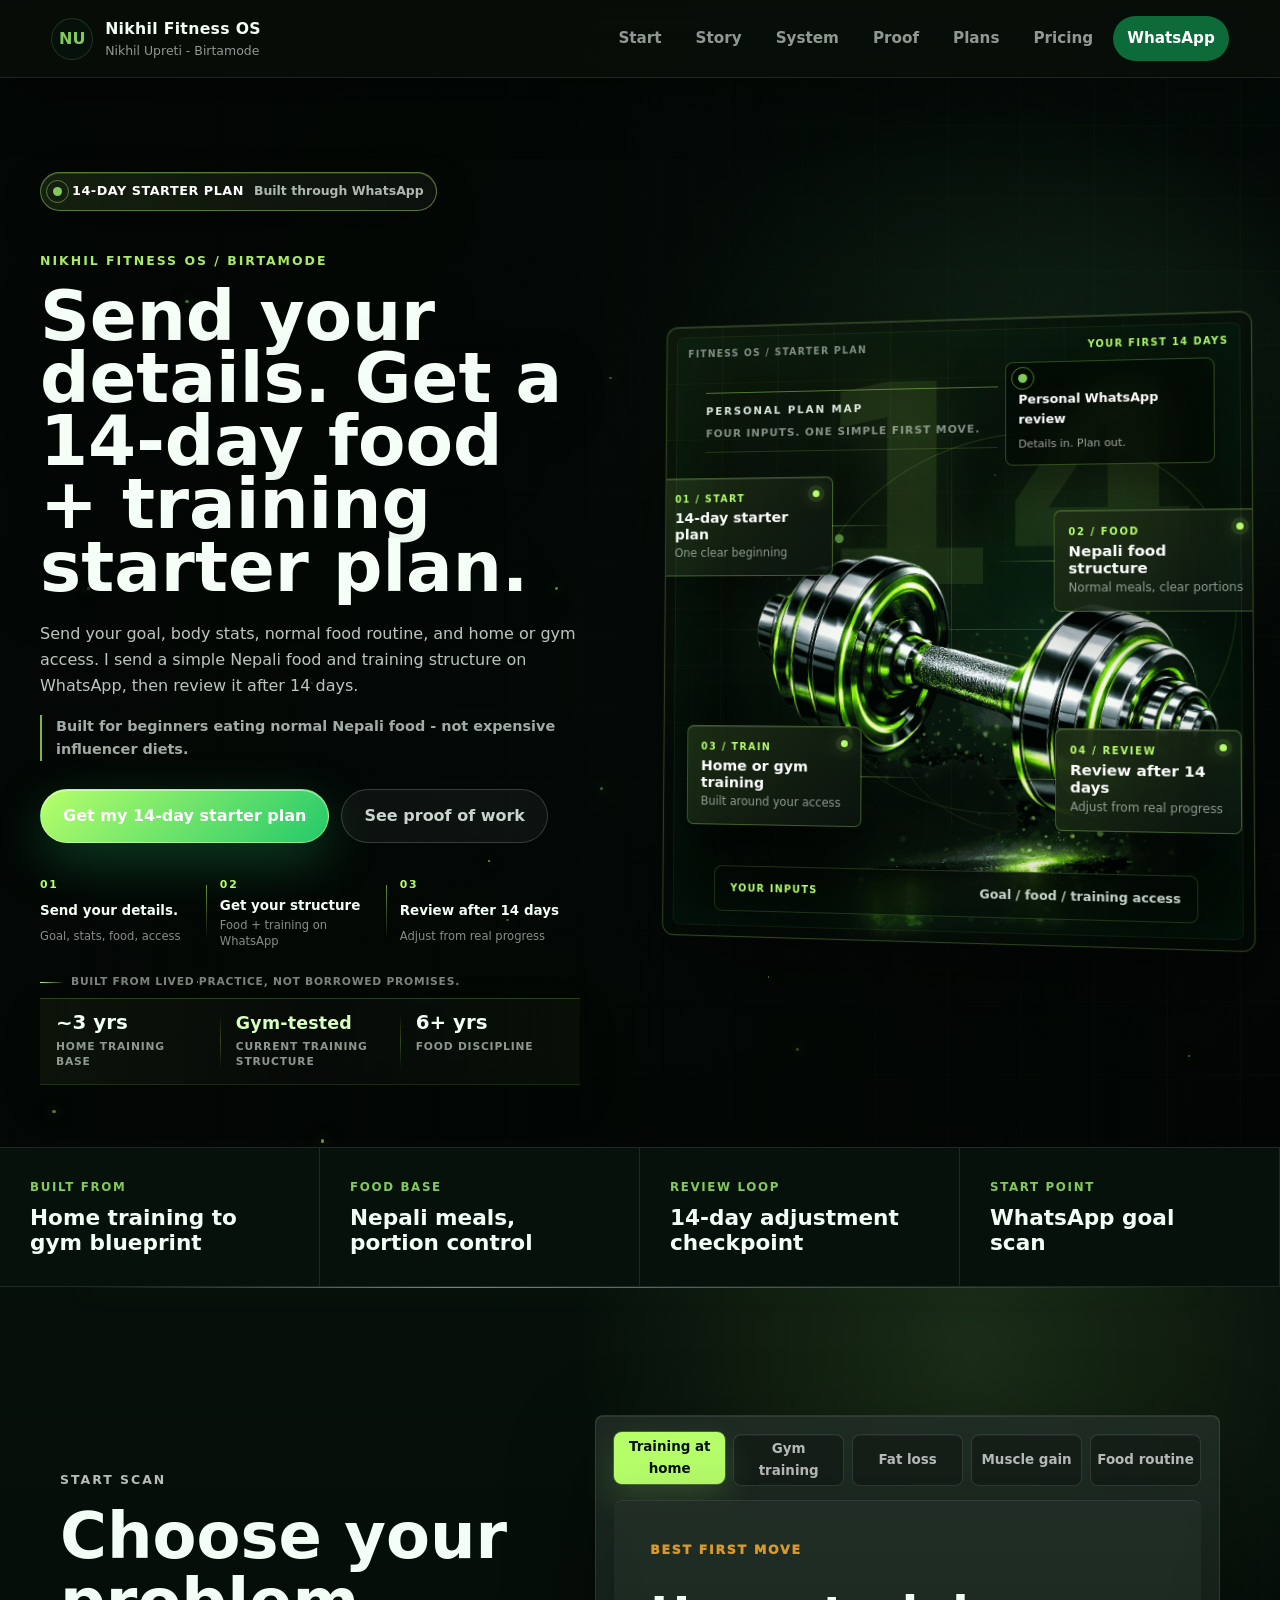
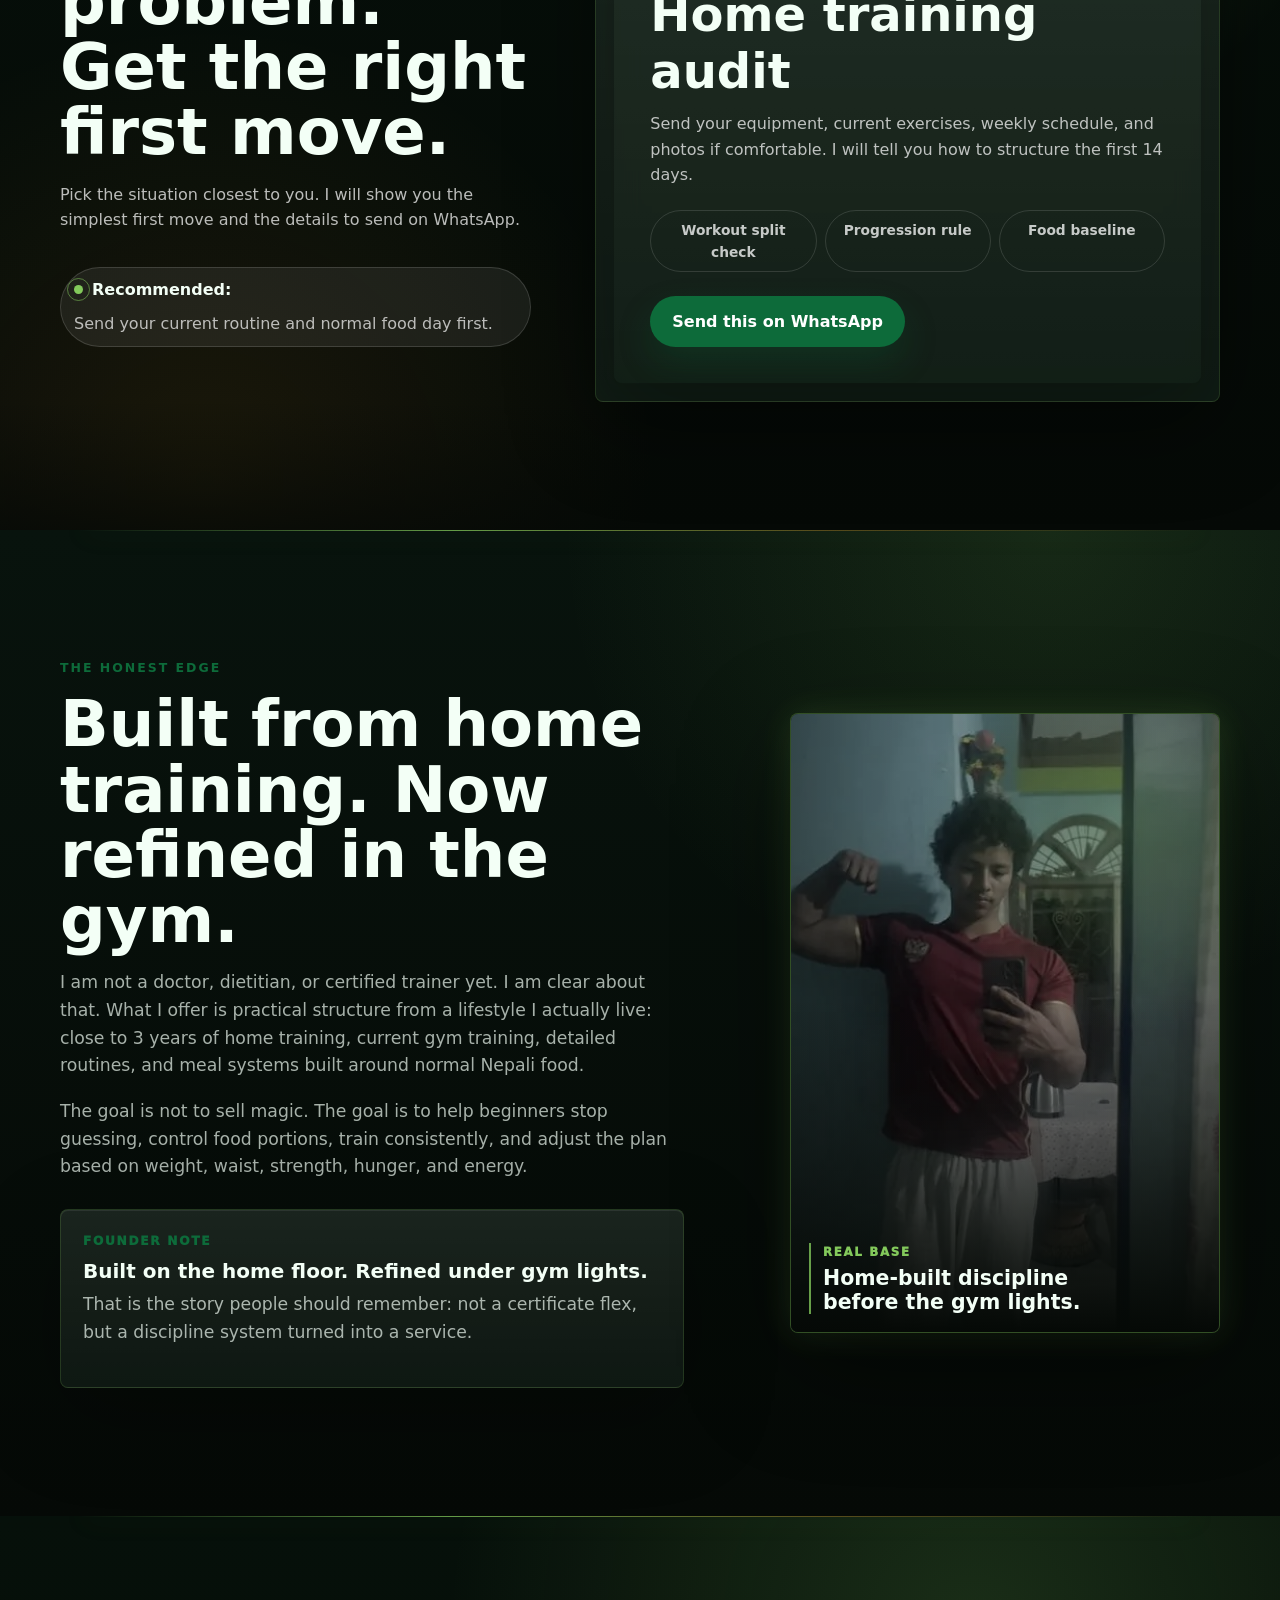
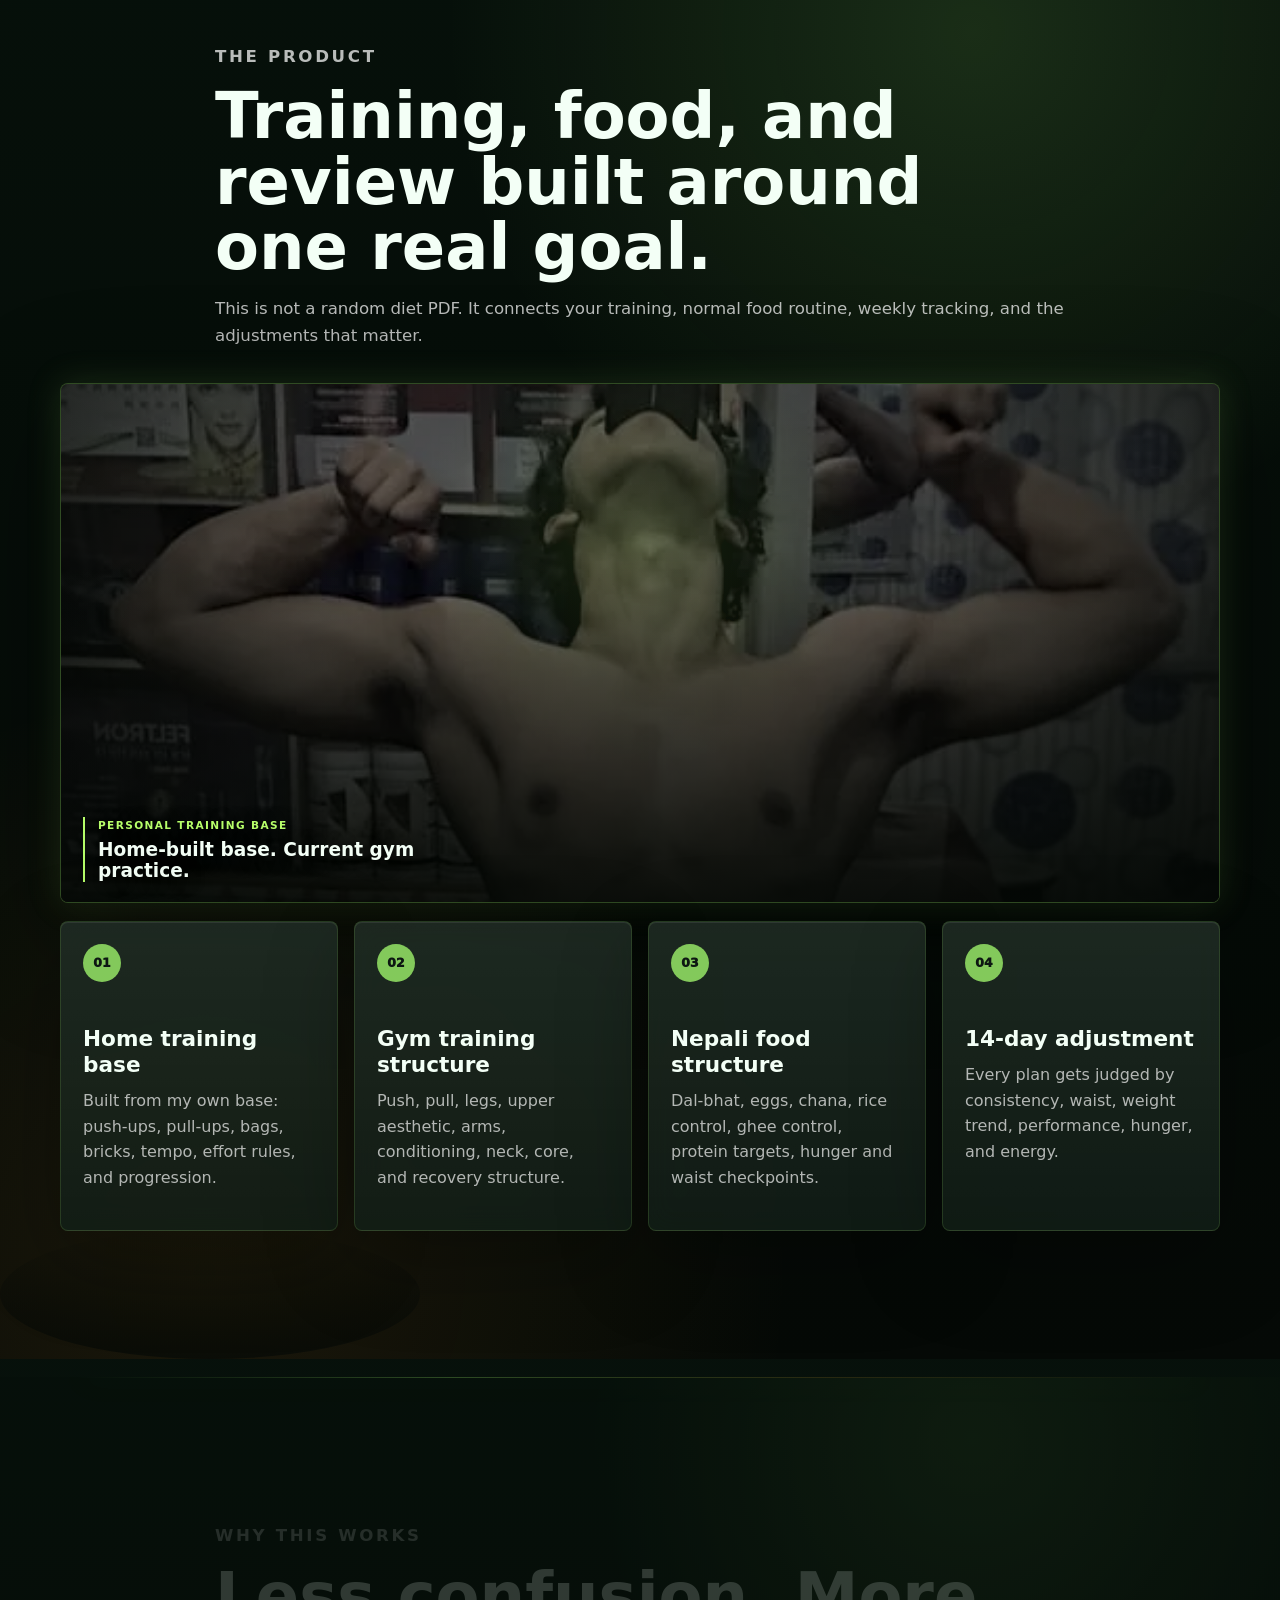
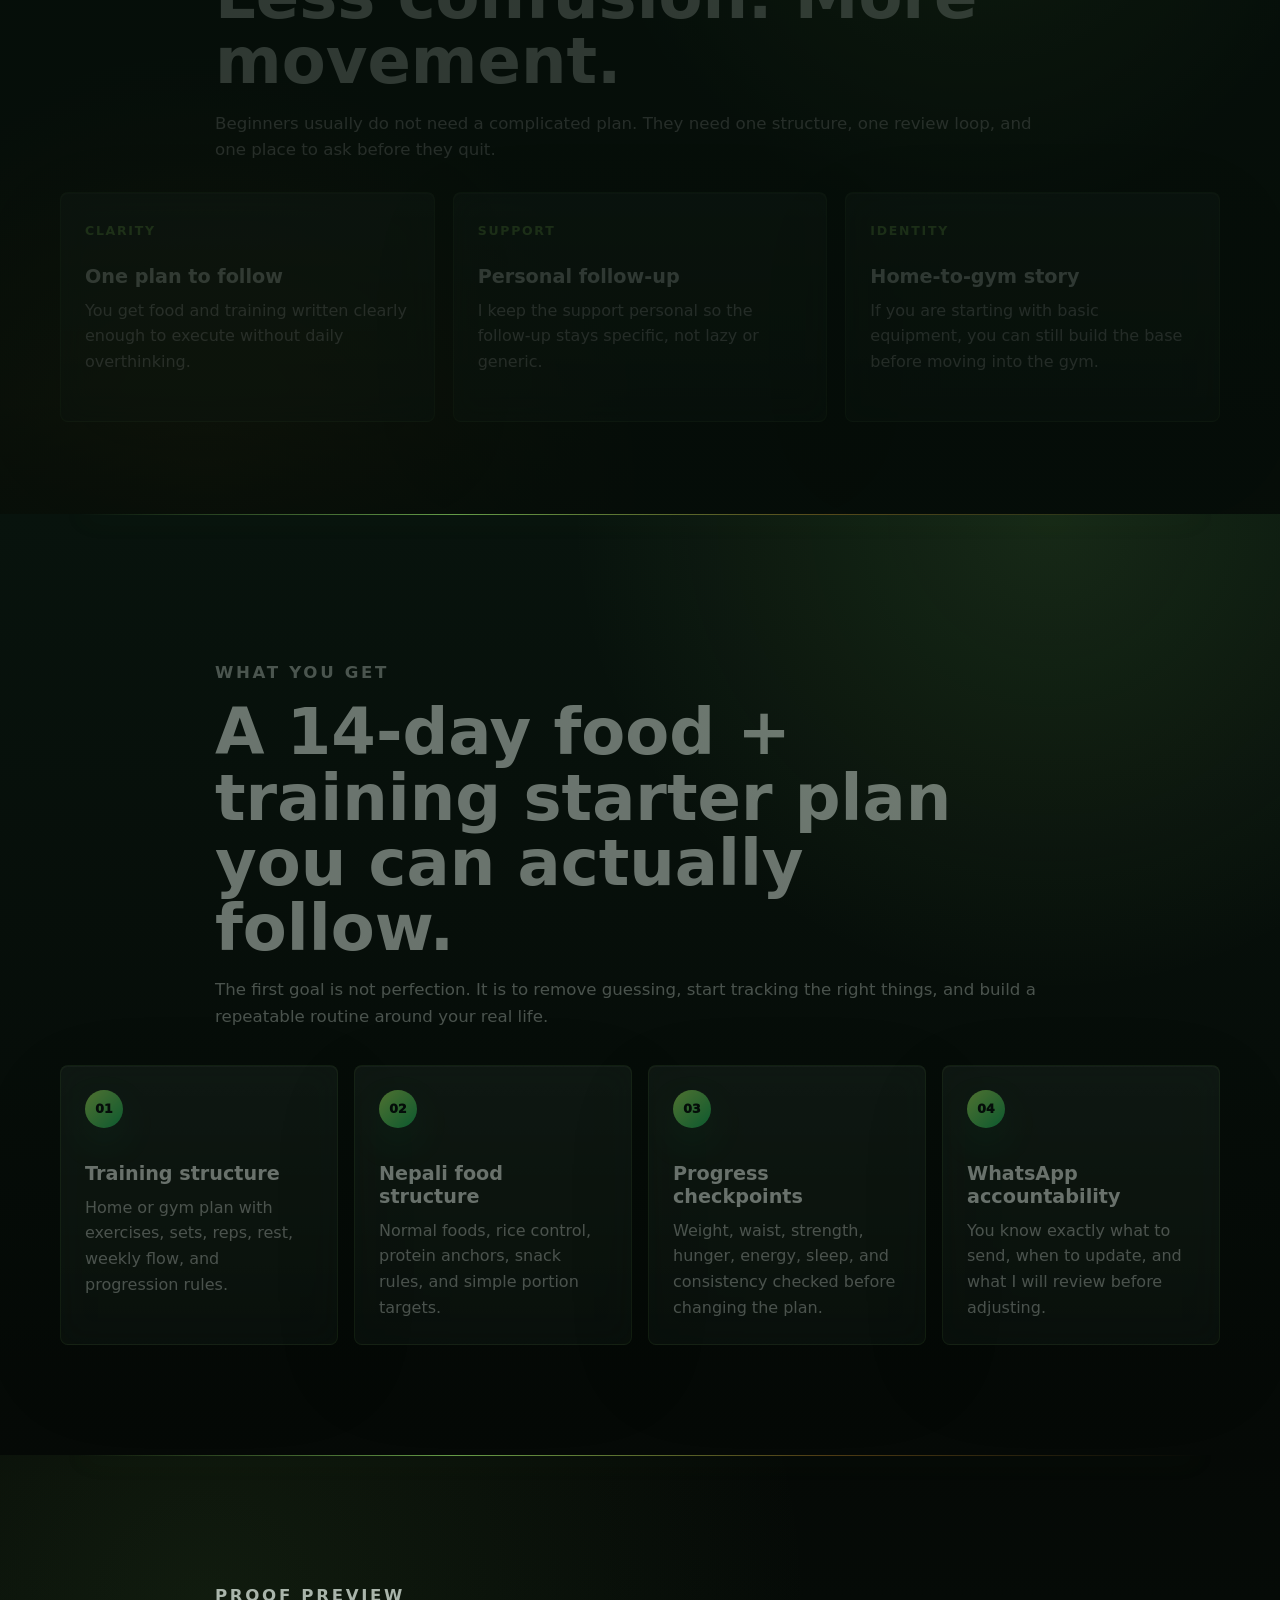
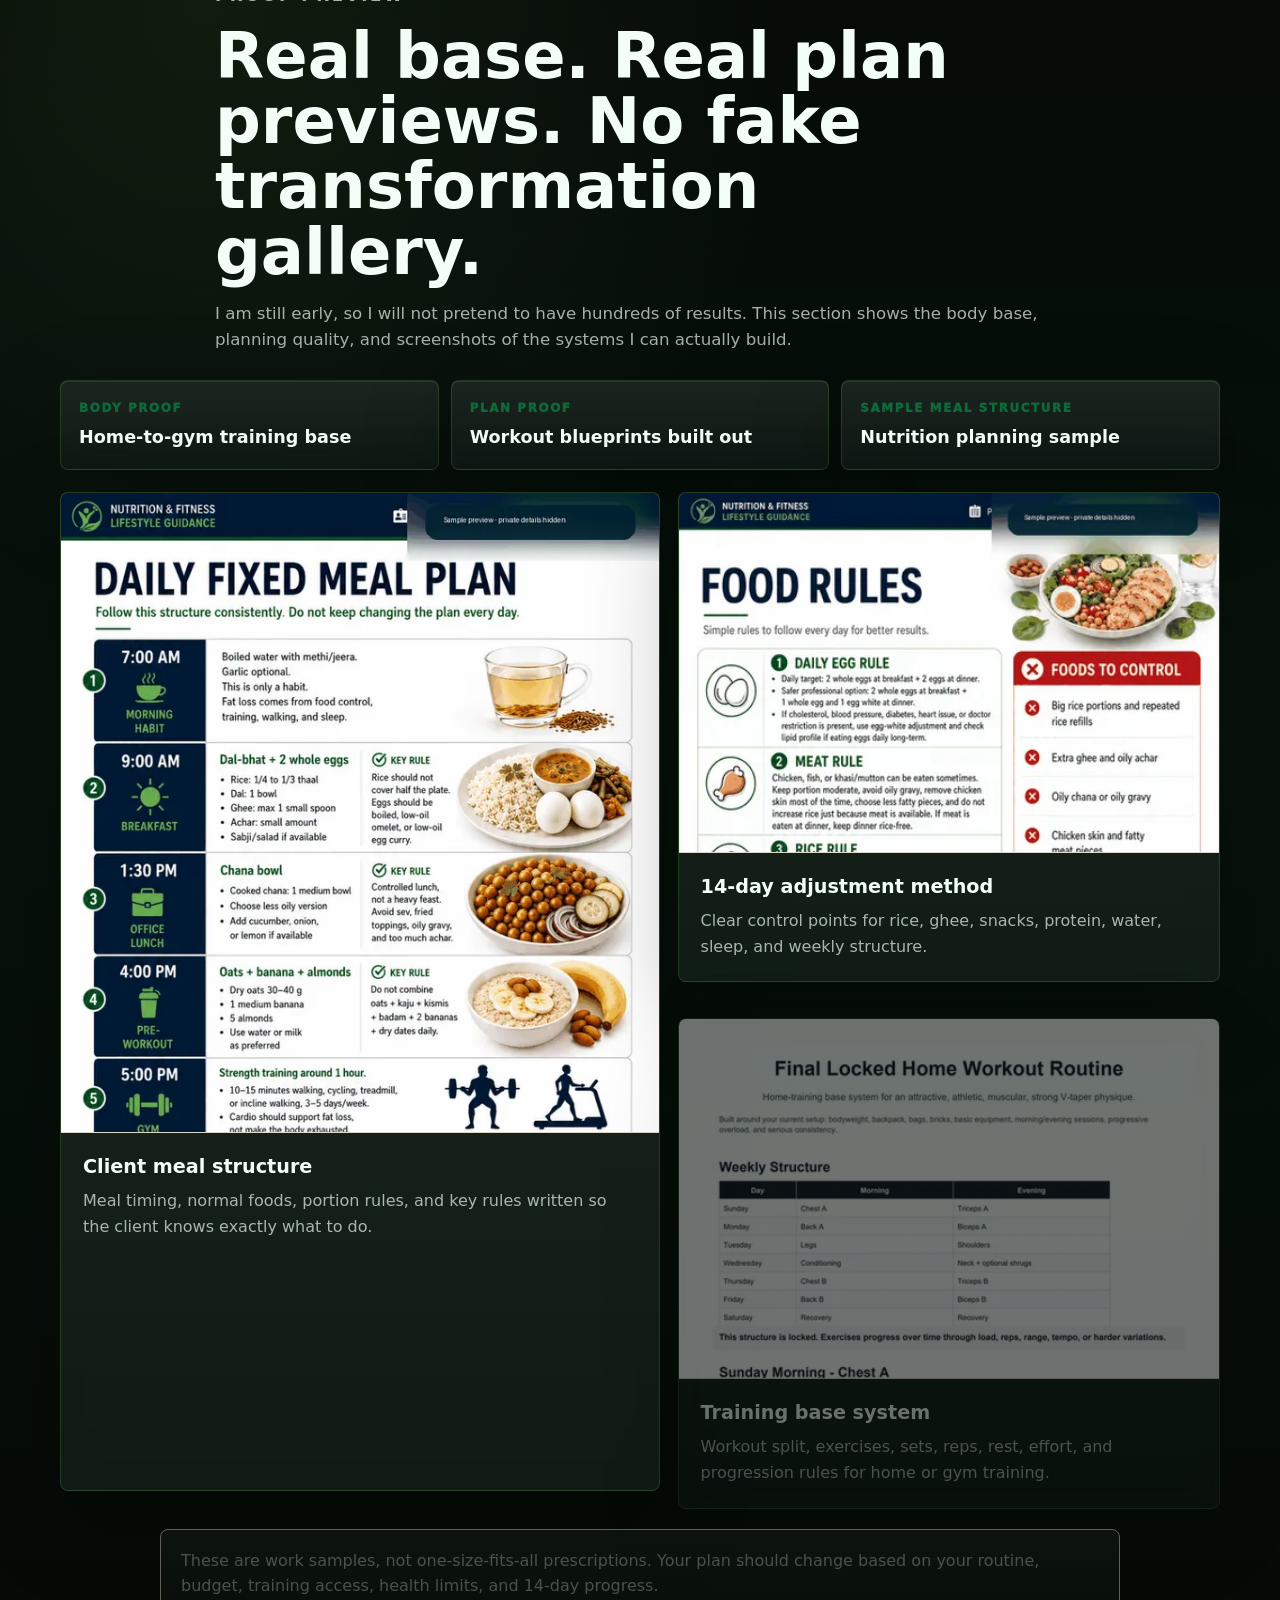
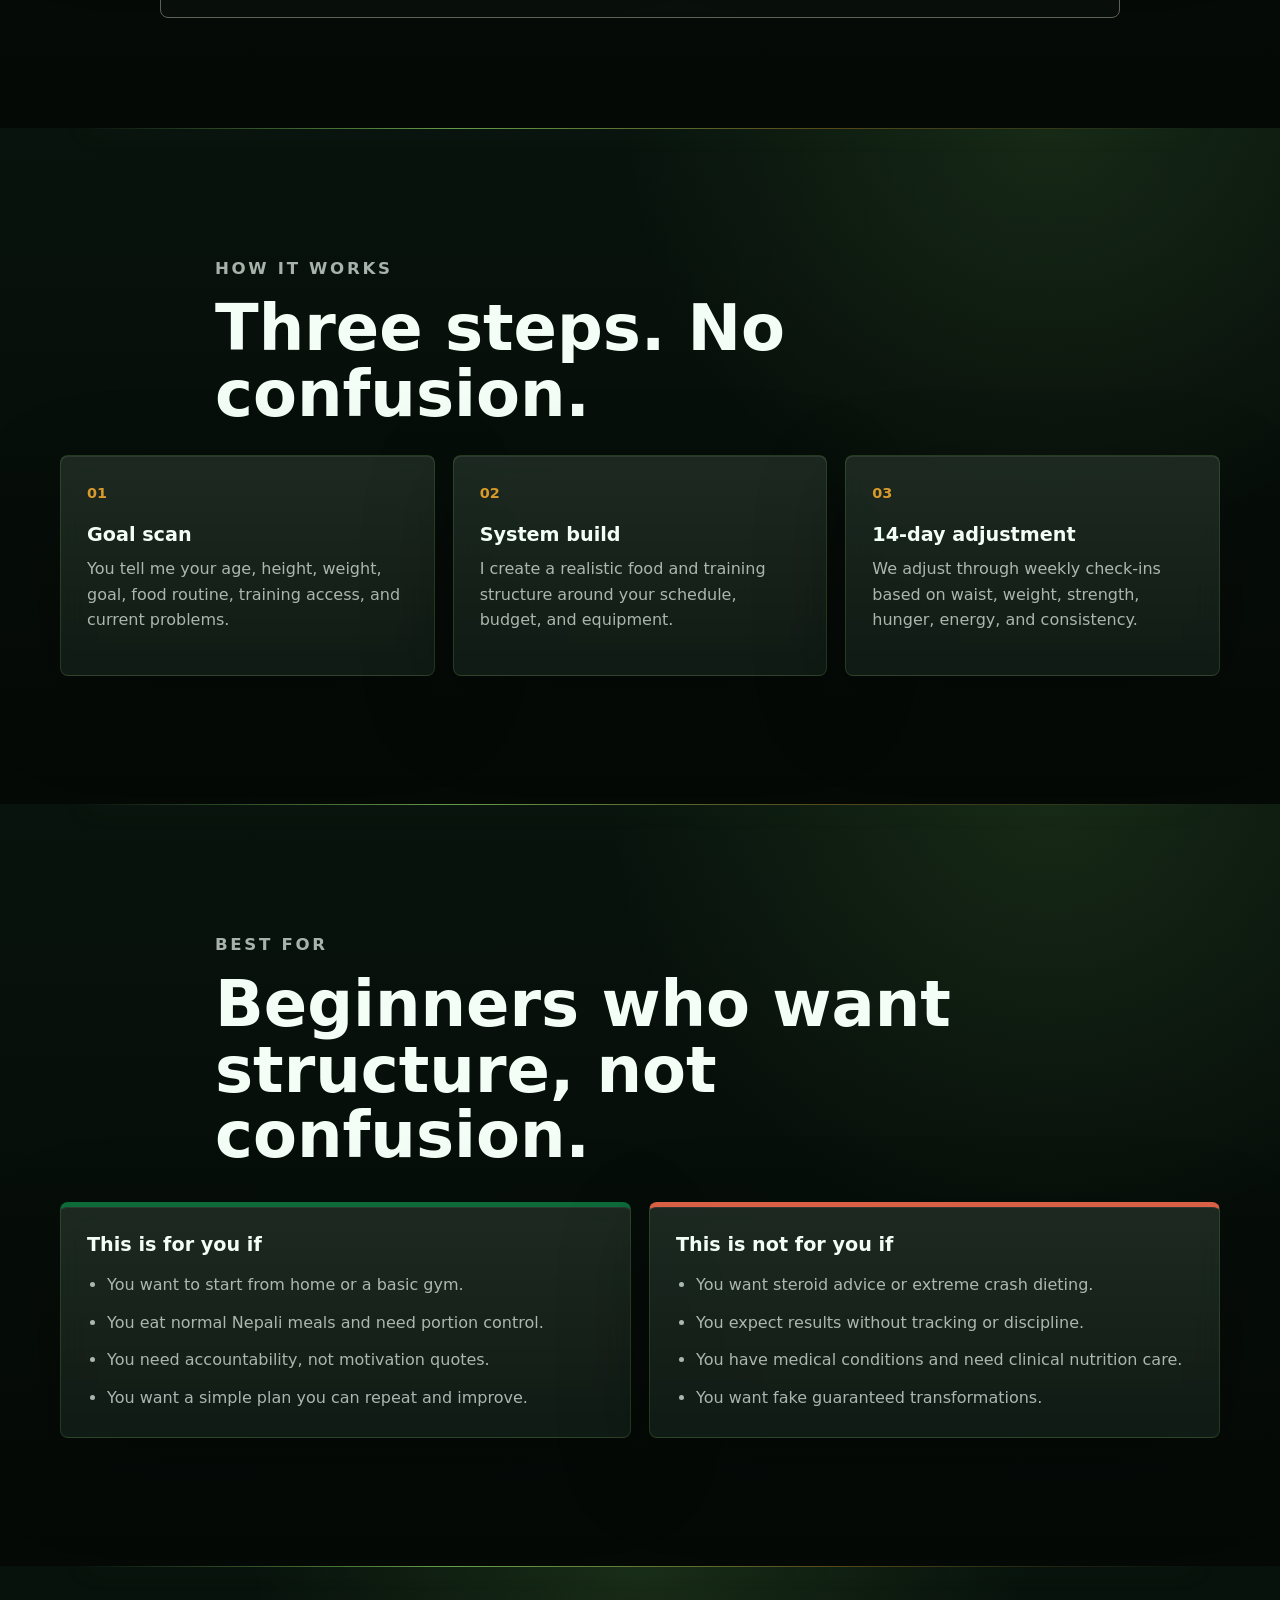
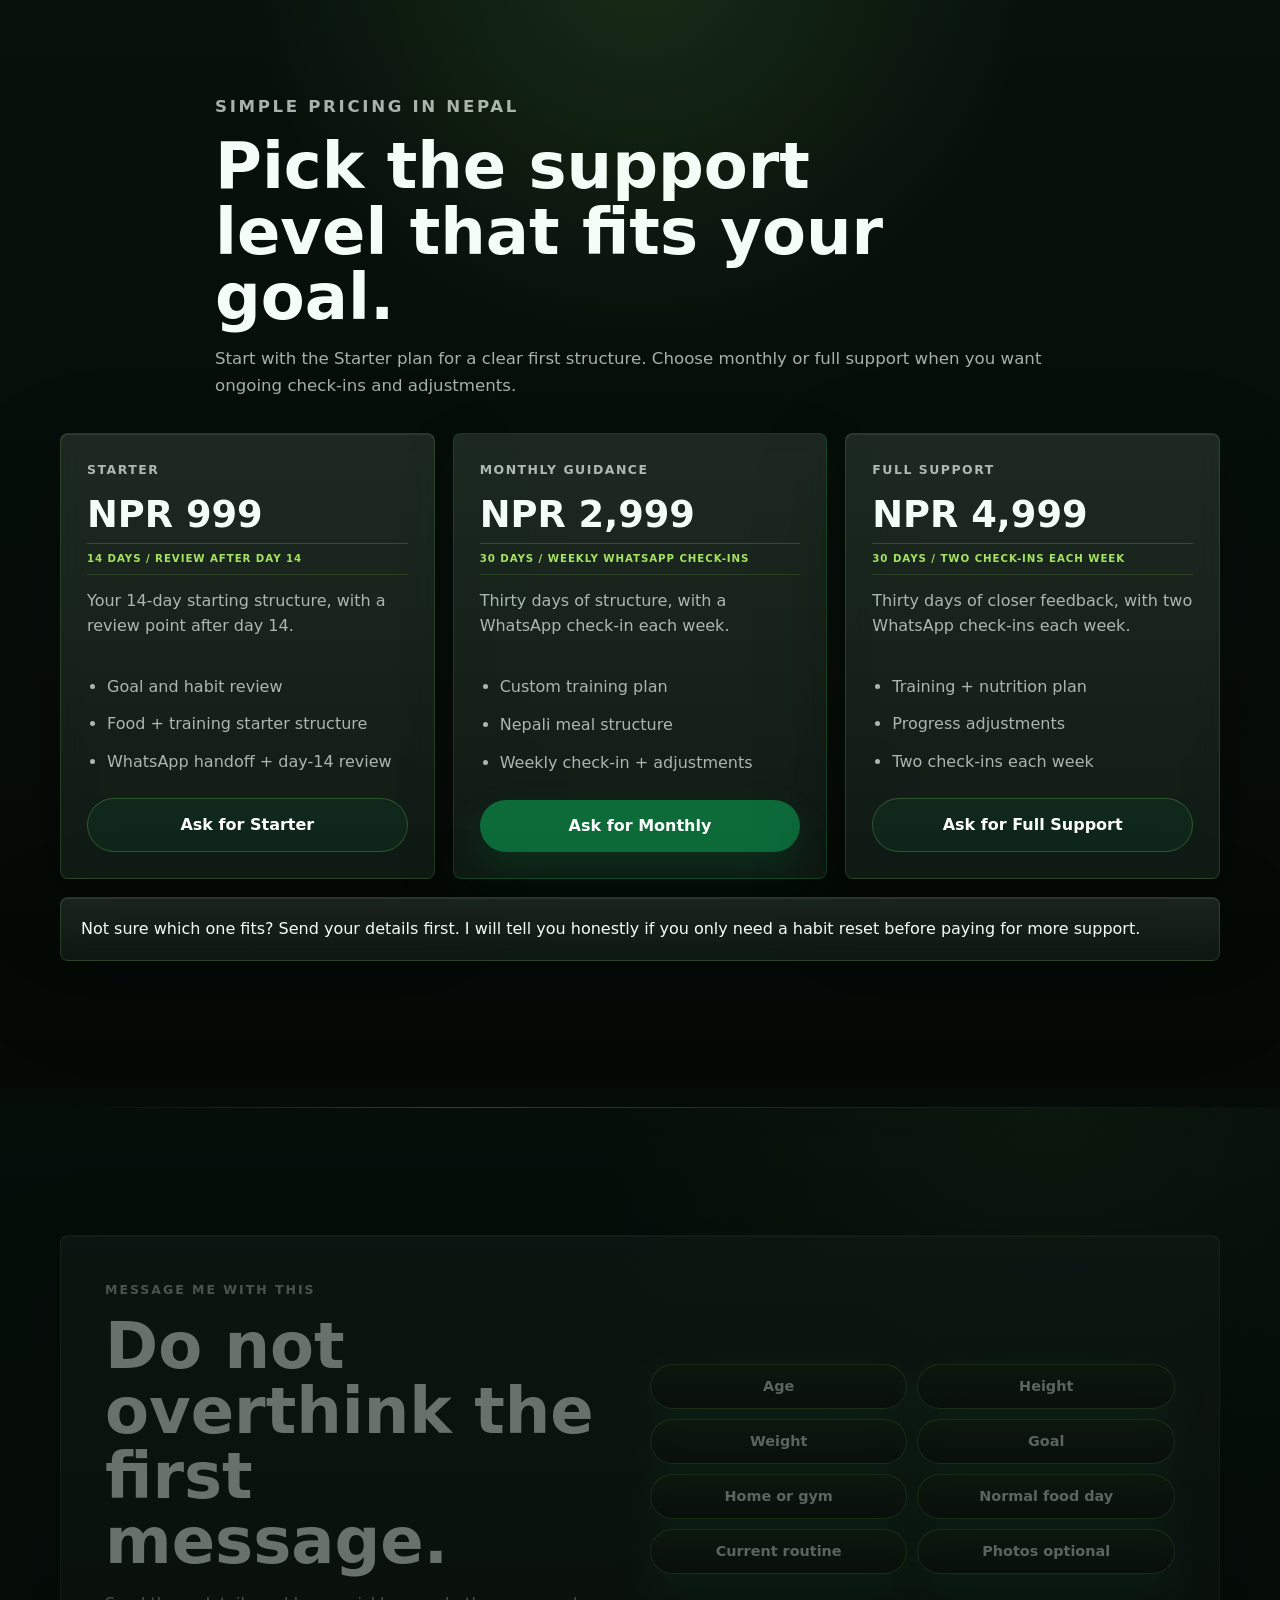
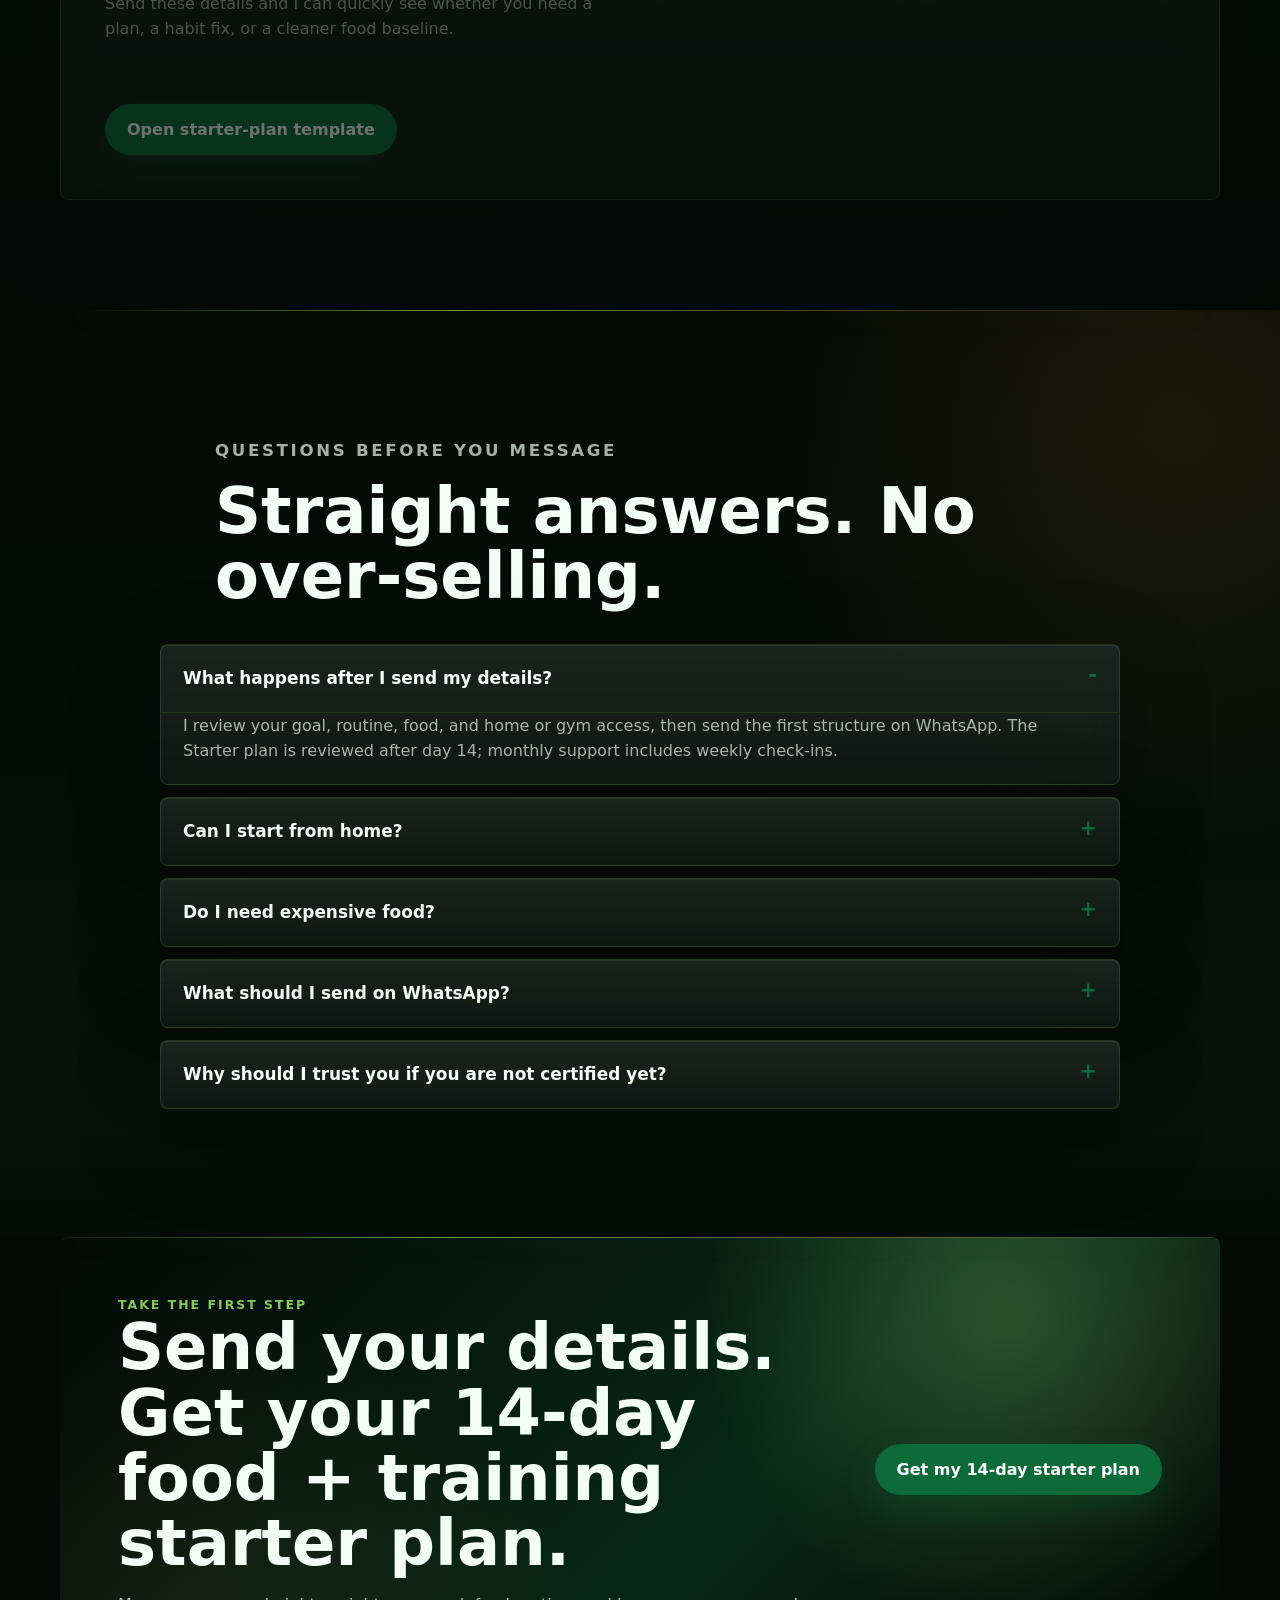
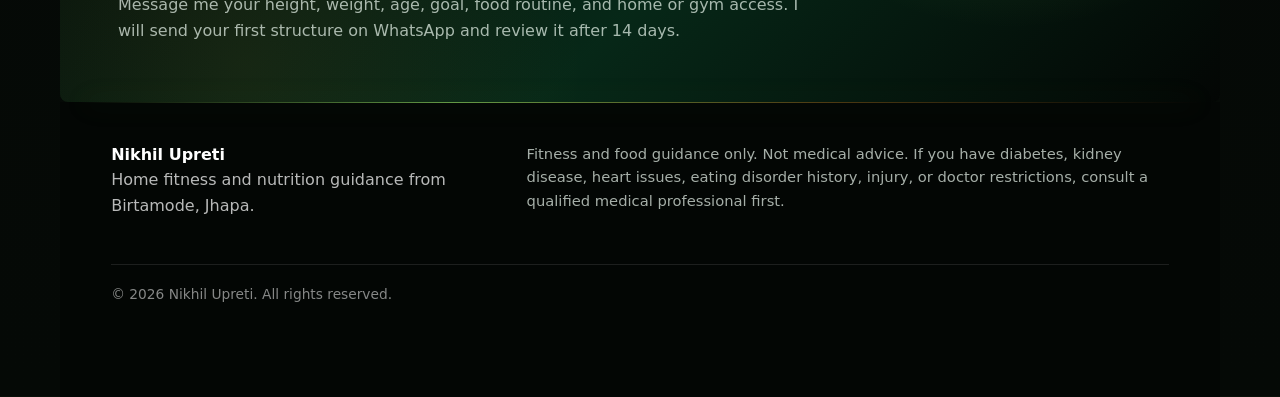
==== commit 9f3d5e0a: "Add files via upload" ====
--- a/index.html
+++ b/index.html
@@ -1,131 +1,191 @@
-<!doctype html>
-<html lang="en">
-  <head>
-    <meta charset="UTF-8" />
+<!doctype html>
+<html lang="en">
+  <head>
+    <meta charset="UTF-8" />
     <meta name="viewport" content="width=device-width, initial-scale=1.0" />
-    <title>Nikhil Upreti | Home, Gym & Nepali Meal Fitness Systems</title>
-    <meta
-      name="description"
-      content="Beginner-friendly home and gym fitness systems with Nepali meal guidance from Birtamode, Jhapa. Practical plans, proof previews, and WhatsApp support."
-    />
-    <meta property="og:title" content="Nikhil Fitness OS" />
-    <meta
-      property="og:description"
-      content="Real fitness system built for Nepal. Home gym, Nepali meals, WhatsApp support from Birtamode."
-    />
+    <meta name="theme-color" content="#050906" />
+    <meta name="color-scheme" content="dark" />
+    <meta name="robots" content="index, follow" />
+    <title>Nikhil Fitness OS | 14-Day Food + Training Starter Plan</title>
+    <meta
+      name="description"
+      content="Beginner-friendly 14-day food and training starter plans with Nepali meal guidance from Birtamode, Jhapa. Practical plans, proof previews, and WhatsApp support."
+    />
+    <meta property="og:title" content="Nikhil Fitness OS" />
+    <meta
+      property="og:description"
+      content="Real fitness system built for Nepal. Home gym, Nepali meals, WhatsApp support from Birtamode."
+    />
     <meta property="og:url" content="https://nikhil-fitness-os-m4vh.vercel.app/" />
+    <meta property="og:site_name" content="Nikhil Fitness OS" />
+    <meta property="og:locale" content="en_NP" />
     <meta property="og:image" content="https://nikhil-fitness-os-m4vh.vercel.app/assets/hero-dumbbell.png" />
     <meta property="og:type" content="website" />
     <meta name="twitter:card" content="summary_large_image" />
     <meta name="twitter:title" content="Nikhil Fitness OS" />
     <meta name="twitter:description" content="Real fitness system built for Nepal. Home gym, Nepali meals, WhatsApp support from Birtamode." />
     <meta name="twitter:image" content="https://nikhil-fitness-os-m4vh.vercel.app/assets/hero-dumbbell.png" />
+    <link rel="canonical" href="https://nikhil-fitness-os-m4vh.vercel.app/" />
     <link rel="stylesheet" href="./styles.css?v=restore-polish-1" />
-    <link rel="stylesheet" href="./restore-polish.css?v=restore-polish-1" />
+    <link rel="stylesheet" href="./restore-polish.css?v=restore-polish-3" />
+    <script type="application/ld+json">
+      {
+        "@context": "https://schema.org",
+        "@graph": [
+          {
+            "@type": "WebSite",
+            "name": "Nikhil Fitness OS",
+            "url": "https://nikhil-fitness-os-m4vh.vercel.app/",
+            "description": "Beginner-friendly home and gym fitness guidance with Nepali meal structure and WhatsApp support from Birtamode, Nepal."
+          },
+          {
+            "@type": "Person",
+            "name": "Nikhil Upreti",
+            "url": "https://nikhil-fitness-os-m4vh.vercel.app/",
+            "description": "Independent fitness guidance focused on practical home and gym training with normal Nepali food.",
+            "address": {
+              "@type": "PostalAddress",
+              "addressLocality": "Birtamode",
+              "addressRegion": "Jhapa",
+              "addressCountry": "NP"
+            }
+          },
+          {
+            "@type": "FAQPage",
+            "mainEntity": [
+              {
+                "@type": "Question",
+                "name": "What happens after I send my details?",
+                "acceptedAnswer": {
+                  "@type": "Answer",
+                  "text": "I review your goal, routine, food, and home or gym access, then send the first structure on WhatsApp. The Starter plan is reviewed after day 14; monthly support includes weekly check-ins."
+                }
+              },
+              {
+                "@type": "Question",
+                "name": "Can I start from home?",
+                "acceptedAnswer": {
+                  "@type": "Answer",
+                  "text": "Yes. Plans can be built around home training with limited equipment or a gym if you have access."
+                }
+              },
+              {
+                "@type": "Question",
+                "name": "Do I need expensive food?",
+                "acceptedAnswer": {
+                  "@type": "Answer",
+                  "text": "No. The food structure uses normal Nepali foods including dal-bhat, eggs, chana, curd, vegetables, chicken when available, and practical portion control."
+                }
+              }
+            ]
+          }
+        ]
+      }
+    </script>
   </head>
-  <body>
-    <header class="site-header" data-header>
-      <a class="brand" href="#top" aria-label="Nikhil Upreti home">
-        <span class="brand-mark">NU</span>
-        <span>
-          <strong>Nikhil Fitness OS</strong>
-          <small>Nikhil Upreti - Birtamode</small>
-        </span>
-      </a>
-
-      <button class="menu-toggle" type="button" aria-label="Open menu" aria-expanded="false" data-menu-toggle>
-        <span></span>
-        <span></span>
-        <span></span>
-      </button>
-
-      <nav class="site-nav" data-nav>
-        <a href="#start">Start</a>
-        <a href="#story">Story</a>
-        <a href="#system">System</a>
-        <a href="#proof">Proof</a>
-        <a href="#plans">Plans</a>
-        <a href="#pricing">Pricing</a>
-        <a class="nav-cta" href="https://wa.me/9779829721606?text=Hi%20Nikhil%2C%20I%20want%20my%2014-day%20food%20%2B%20training%20starter%20plan." target="_blank" rel="noreferrer">
-          WhatsApp
-        </a>
-      </nav>
-    </header>
-    <div class="scroll-progress" aria-hidden="true"><span data-scroll-progress></span></div>
-
-    <main id="top">
-      <section class="hero hero-v2 hero-v3 hero-os" aria-labelledby="hero-title">
-        <div class="hero-bg" aria-hidden="true"></div>
-        <div class="particle-dust" data-particles aria-hidden="true"></div>
-        <div class="hero-inner">
-          <div class="hero-copyblock reveal">
-            <div class="live-badge" aria-label="14-day starter plan through WhatsApp">
-              <span class="live-dot"></span>
-              <strong>14-day starter plan</strong>
-              <span>Built through WhatsApp</span>
-            </div>
-            <p class="eyebrow">Nikhil Fitness OS / Birtamode</p>
-            <h1 id="hero-title">Send your details. Get a 14-day food + training starter plan.</h1>
-            <p class="hero-copy">
-              Send your goal, body stats, normal food routine, and home or gym access. I send a simple Nepali food and
-              training structure on WhatsApp, then review it after 14 days.
-            </p>
-            <p class="local-promise">Built for beginners eating normal Nepali food - not expensive influencer diets.</p>
-            <div class="hero-actions">
-              <a class="button primary" href="https://wa.me/9779829721606?text=Hi%20Nikhil%2C%20I%20want%20my%2014-day%20food%20%2B%20training%20starter%20plan.%20My%20details%3A%20age%2C%20height%2C%20weight%2C%20goal%2C%20food%20routine%2C%20home%20or%20gym." target="_blank" rel="noreferrer">
-                Get my 14-day starter plan
-              </a>
-              <a class="button secondary" href="#proof">See proof of work</a>
-            </div>
-            <ol class="hero-route" aria-label="How the starter plan works">
-              <li>
-                <span>01</span>
+  <body>
+    <header class="site-header" data-header>
+      <a class="brand" href="#top" aria-label="Nikhil Upreti home">
+        <span class="brand-mark">NU</span>
+        <span>
+          <strong>Nikhil Fitness OS</strong>
+          <small>Nikhil Upreti - Birtamode</small>
+        </span>
+      </a>
+
+      <button class="menu-toggle" type="button" aria-label="Open menu" aria-expanded="false" aria-controls="site-nav" data-menu-toggle>
+        <span></span>
+        <span></span>
+        <span></span>
+      </button>
+
+      <nav class="site-nav" id="site-nav" data-nav>
+        <a href="#start">Start</a>
+        <a href="#story">Story</a>
+        <a href="#system">System</a>
+        <a href="#proof">Proof</a>
+        <a href="#plans">Plans</a>
+        <a href="#pricing">Pricing</a>
+        <a class="nav-cta" href="https://wa.me/9779829721606?text=Hi%20Nikhil%2C%20I%20want%20my%2014-day%20food%20%2B%20training%20starter%20plan." target="_blank" rel="noreferrer">
+          WhatsApp
+        </a>
+      </nav>
+    </header>
+    <div class="scroll-progress" aria-hidden="true"><span data-scroll-progress></span></div>
+
+    <main id="top">
+      <section class="hero hero-v2 hero-v3 hero-os" aria-labelledby="hero-title">
+        <div class="hero-bg" aria-hidden="true"></div>
+        <div class="particle-dust" data-particles aria-hidden="true"></div>
+        <div class="hero-inner">
+          <div class="hero-copyblock reveal">
+            <div class="live-badge" aria-label="14-day starter plan through WhatsApp">
+              <span class="live-dot"></span>
+              <strong>14-day starter plan</strong>
+              <span>Built through WhatsApp</span>
+            </div>
+            <p class="eyebrow">Nikhil Fitness OS / Birtamode</p>
+            <h1 id="hero-title">Send your details. Get a 14-day food + training starter plan.</h1>
+            <p class="hero-copy">
+              Send your goal, body stats, normal food routine, and home or gym access. I send a simple Nepali food and
+              training structure on WhatsApp, then review it after 14 days.
+            </p>
+            <p class="local-promise">Built for beginners eating normal Nepali food - not expensive influencer diets.</p>
+            <div class="hero-actions">
+              <a class="button primary" href="https://wa.me/9779829721606?text=Hi%20Nikhil%2C%20I%20want%20my%2014-day%20food%20%2B%20training%20starter%20plan.%20My%20details%3A%20age%2C%20height%2C%20weight%2C%20goal%2C%20food%20routine%2C%20home%20or%20gym." target="_blank" rel="noreferrer">
+                Get my 14-day starter plan
+              </a>
+              <a class="button secondary" href="#proof">See proof of work</a>
+            </div>
+            <ol class="hero-route" aria-label="How the starter plan works">
+              <li>
+                <span>01</span>
                 <strong>Send your details.</strong>
-                <small>Goal, stats, food, access</small>
-              </li>
-              <li>
-                <span>02</span>
-                <strong>Get your structure</strong>
-                <small>Food + training on WhatsApp</small>
-              </li>
-              <li>
-                <span>03</span>
-                <strong>Review after 14 days</strong>
-                <small>Adjust from real progress</small>
-              </li>
-            </ol>
-            <p class="credibility-kicker"><span></span>Built from lived practice, not borrowed promises.</p>
-            <dl class="trust-strip" aria-label="Personal credibility points">
-              <div>
-                <dt><span data-count-to="3" data-count-prefix="~" data-count-suffix=" yrs">~3 yrs</span></dt>
-                <dd>Home training base</dd>
-              </div>
-              <div>
-                <dt><span class="trust-label">Gym-tested</span></dt>
-                <dd>Current training structure</dd>
-              </div>
-              <div>
-                <dt><span data-count-to="6" data-count-suffix="+ yrs">6+ yrs</span></dt>
-                <dd>Food discipline</dd>
-              </div>
-            </dl>
-          </div>
-
-          <div class="hero-visual reveal" aria-label="Fitness and nutrition system preview">
-            <div class="system-stage">
-              <div class="stage-chrome" aria-hidden="true">
-                <span>FITNESS OS / STARTER PLAN</span>
-                <span>YOUR FIRST 14 DAYS</span>
-              </div>
-              <span class="stage-number" aria-hidden="true">14</span>
-              <span class="stage-axis axis-horizontal" aria-hidden="true"></span>
-              <span class="stage-axis axis-vertical" aria-hidden="true"></span>
-              <div class="system-board" aria-hidden="true">
-                <span class="system-board-kicker">Personal plan map</span>
-                <span class="system-board-route">Four inputs. One simple first move.</span>
-              </div>
-              <div class="orbital-ring ring-one" aria-hidden="true"></div>
-              <div class="orbital-ring ring-two" aria-hidden="true"></div>
+                <small>Goal, stats, food, access</small>
+              </li>
+              <li>
+                <span>02</span>
+                <strong>Get your structure</strong>
+                <small>Food + training on WhatsApp</small>
+              </li>
+              <li>
+                <span>03</span>
+                <strong>Review after 14 days</strong>
+                <small>Adjust from real progress</small>
+              </li>
+            </ol>
+            <p class="credibility-kicker"><span></span>Built from lived practice, not borrowed promises.</p>
+            <dl class="trust-strip" aria-label="Personal credibility points">
+              <div>
+                <dt><span data-count-to="3" data-count-prefix="~" data-count-suffix=" yrs">~3 yrs</span></dt>
+                <dd>Home training base</dd>
+              </div>
+              <div>
+                <dt><span class="trust-label">Gym-tested</span></dt>
+                <dd>Current training structure</dd>
+              </div>
+              <div>
+                <dt><span data-count-to="6" data-count-suffix="+ yrs">6+ yrs</span></dt>
+                <dd>Food discipline</dd>
+              </div>
+            </dl>
+          </div>
+
+          <div class="hero-visual reveal" aria-label="Fitness and nutrition system preview">
+            <div class="system-stage">
+              <div class="stage-chrome" aria-hidden="true">
+                <span>FITNESS OS / STARTER PLAN</span>
+                <span>YOUR FIRST 14 DAYS</span>
+              </div>
+              <span class="stage-number" aria-hidden="true">14</span>
+              <span class="stage-axis axis-horizontal" aria-hidden="true"></span>
+              <span class="stage-axis axis-vertical" aria-hidden="true"></span>
+              <div class="system-board" aria-hidden="true">
+                <span class="system-board-kicker">Personal plan map</span>
+                <span class="system-board-route">Four inputs. One simple first move.</span>
+              </div>
+              <div class="orbital-ring ring-one" aria-hidden="true"></div>
+              <div class="orbital-ring ring-two" aria-hidden="true"></div>
               <img class="hero-dumbbell" src="./assets/hero-dumbbell.png" alt="3D dumbbell fitness visual" />
               <div class="mobile-offer-grid">
                 <div class="floating-card card-a">
@@ -149,468 +209,490 @@
                   <small>Adjust from real progress</small>
                 </div>
               </div>
-              <div class="activity-panel">
-                <span class="scan-line"></span>
-                <small>YOUR INPUTS</small>
-                <strong>Goal / food / training access</strong>
-              </div>
-              <div class="viewer-panel">
-                <span class="live-dot"></span>
-                <strong>Personal WhatsApp review</strong>
-                <small>Details in. Plan out.</small>
-              </div>
-            </div>
-          </div>
-        </div>
-      </section>
-
-      <section class="signal-rail" aria-label="System highlights">
-        <div>
-          <span>Built From</span>
-          <strong>Home training to gym blueprint</strong>
-        </div>
-        <div>
-          <span>Food Base</span>
-          <strong>Nepali meals, portion control</strong>
-        </div>
-        <div>
-          <span>Review Loop</span>
-          <strong>14-day adjustment checkpoint</strong>
-        </div>
-        <div>
-          <span>Start Point</span>
-          <strong>WhatsApp goal scan</strong>
-        </div>
-      </section>
-
-      <section class="section path-section" id="start" aria-labelledby="path-title">
-        <div class="path-shell reveal">
-          <div class="path-copy">
-            <p class="eyebrow">Start scan</p>
-            <h2 id="path-title">Choose your problem. Get the right first move.</h2>
-            <p>
-              Pick the situation closest to you. I will show you the simplest first move and the details to send on
-              WhatsApp.
-            </p>
-            <div class="path-note">
-              <span class="live-dot"></span>
-              <strong>Recommended:</strong>
-              <span>Send your current routine and normal food day first.</span>
-            </div>
-          </div>
-
-          <div class="path-panel" aria-label="Choose your starting point">
-            <div class="path-options" role="tablist" aria-label="Fitness starting points">
-              <button class="path-option is-active" type="button" data-path="home">Training at home</button>
-              <button class="path-option" type="button" data-path="gym">Gym training</button>
-              <button class="path-option" type="button" data-path="fatloss">Fat loss</button>
-              <button class="path-option" type="button" data-path="muscle">Muscle gain</button>
-              <button class="path-option" type="button" data-path="diet">Food routine</button>
-            </div>
-
-            <div class="path-result">
-              <span data-path-kicker>Best first move</span>
-              <h3 data-path-title>Home training audit</h3>
-              <p data-path-copy>
-                Send your equipment, current exercises, weekly schedule, and photos if comfortable. I will tell you how
-                to structure the first 14 days.
-              </p>
-              <ul data-path-list>
-                <li>Workout split check</li>
-                <li>Progression rule</li>
-                <li>Food baseline</li>
-              </ul>
-              <a class="button primary" data-path-link href="https://wa.me/9779829721606?text=Hi%20Nikhil%2C%20I%20want%20my%2014-day%20food%20%2B%20training%20starter%20plan.%20I%20train%20at%20home.%20Can%20you%20review%20my%20routine%3F" target="_blank" rel="noreferrer">
-                Send this on WhatsApp
-              </a>
-            </div>
-          </div>
-        </div>
-      </section>
-
-      <section class="section story-section reveal" id="story" aria-labelledby="story-title">
-        <div class="story-editorial">
-          <div class="story-content">
-            <p class="eyebrow">The honest edge</p>
-            <h2 id="story-title">Young, not certified yet. Serious enough to show the system.</h2>
-            <div class="rich-copy">
-              <p>
-                I am not a doctor, dietitian, or certified trainer yet. I am clear about that. What I offer is practical
-                structure from a lifestyle I actually live: close to 3 years of home training, current gym training,
-                detailed routines, and meal systems built around normal Nepali food.
-              </p>
-              <p>
-                The goal is not to sell magic. The goal is to help beginners stop guessing, control food portions, train
-                consistently, and adjust the plan based on weight, waist, strength, hunger, and energy.
-              </p>
-              <div class="founder-card">
-                <span>Founder note</span>
-                <strong>Built on the home floor. Refined under gym lights.</strong>
-                <p>That is the story people should remember: not a certificate flex, but a discipline system turned into a service.</p>
-              </div>
-            </div>
-          </div>
-          <figure class="story-photo-frame" aria-label="Nikhil Upreti home training progress photo">
-            <img src="./assets/nikhil-story-photo.jpeg" alt="Nikhil Upreti showing his home training progress in a mirror photo" />
-            <figcaption>
-              <span>Real base</span>
-              <strong>Home-built discipline before the gym lights.</strong>
-            </figcaption>
-          </figure>
-        </div>
-      </section>
-
-      <section class="section command-section" id="system" aria-labelledby="system-title">
-        <div class="section-heading reveal">
-          <p class="eyebrow">The product</p>
-          <h2 id="system-title">Three systems, one body goal.</h2>
+              <div class="activity-panel">
+                <span class="scan-line"></span>
+                <small>YOUR INPUTS</small>
+                <strong>Goal / food / training access</strong>
+              </div>
+              <div class="viewer-panel">
+                <span class="live-dot"></span>
+                <strong>Personal WhatsApp review</strong>
+                <small>Details in. Plan out.</small>
+              </div>
+            </div>
+          </div>
+        </div>
+      </section>
+
+      <section class="signal-rail" aria-label="System highlights">
+        <div>
+          <span>Built From</span>
+          <strong>Home training to gym blueprint</strong>
+        </div>
+        <div>
+          <span>Food Base</span>
+          <strong>Nepali meals, portion control</strong>
+        </div>
+        <div>
+          <span>Review Loop</span>
+          <strong>14-day adjustment checkpoint</strong>
+        </div>
+        <div>
+          <span>Start Point</span>
+          <strong>WhatsApp goal scan</strong>
+        </div>
+      </section>
+
+      <section class="section path-section" id="start" aria-labelledby="path-title">
+        <div class="path-shell reveal">
+          <div class="path-copy">
+            <p class="eyebrow">Start scan</p>
+            <h2 id="path-title">Choose your problem. Get the right first move.</h2>
+            <p>
+              Pick the situation closest to you. I will show you the simplest first move and the details to send on
+              WhatsApp.
+            </p>
+            <div class="path-note">
+              <span class="live-dot"></span>
+              <strong>Recommended:</strong>
+              <span>Send your current routine and normal food day first.</span>
+            </div>
+          </div>
+
+          <div class="path-panel" aria-label="Choose your starting point">
+            <div class="path-options" role="tablist" aria-label="Fitness starting points">
+              <button class="path-option is-active" type="button" data-path="home">Training at home</button>
+              <button class="path-option" type="button" data-path="gym">Gym training</button>
+              <button class="path-option" type="button" data-path="fatloss">Fat loss</button>
+              <button class="path-option" type="button" data-path="muscle">Muscle gain</button>
+              <button class="path-option" type="button" data-path="diet">Food routine</button>
+            </div>
+
+            <div class="path-result">
+              <span data-path-kicker>Best first move</span>
+              <h3 data-path-title>Home training audit</h3>
+              <p data-path-copy>
+                Send your equipment, current exercises, weekly schedule, and photos if comfortable. I will tell you how
+                to structure the first 14 days.
+              </p>
+              <ul data-path-list>
+                <li>Workout split check</li>
+                <li>Progression rule</li>
+                <li>Food baseline</li>
+              </ul>
+              <a class="button primary" data-path-link href="https://wa.me/9779829721606?text=Hi%20Nikhil%2C%20I%20want%20my%2014-day%20food%20%2B%20training%20starter%20plan.%20I%20train%20at%20home.%20Can%20you%20review%20my%20routine%3F" target="_blank" rel="noreferrer">
+                Send this on WhatsApp
+              </a>
+            </div>
+          </div>
+        </div>
+      </section>
+
+      <section class="section story-section reveal" id="story" aria-labelledby="story-title">
+        <div class="story-editorial">
+          <div class="story-content">
+            <p class="eyebrow">The honest edge</p>
+            <h2 id="story-title">Built from home training. Now refined in the gym.</h2>
+            <div class="rich-copy">
+              <p>
+                I am not a doctor, dietitian, or certified trainer yet. I am clear about that. What I offer is practical
+                structure from a lifestyle I actually live: close to 3 years of home training, current gym training,
+                detailed routines, and meal systems built around normal Nepali food.
+              </p>
+              <p>
+                The goal is not to sell magic. The goal is to help beginners stop guessing, control food portions, train
+                consistently, and adjust the plan based on weight, waist, strength, hunger, and energy.
+              </p>
+              <div class="founder-card">
+                <span>Founder note</span>
+                <strong>Built on the home floor. Refined under gym lights.</strong>
+                <p>That is the story people should remember: not a certificate flex, but a discipline system turned into a service.</p>
+              </div>
+            </div>
+          </div>
+          <figure class="story-photo-frame" aria-label="Nikhil Upreti home training progress photo">
+            <picture>
+              <source type="image/webp" srcset="./assets/nikhil-story-photo-426.webp 426w" sizes="(max-width: 840px) min(100vw - 30px, 400px), 430px" />
+              <img src="./assets/nikhil-story-photo.jpeg" width="426" height="900" alt="Nikhil Upreti showing his home training progress in a mirror photo" loading="lazy" decoding="async" />
+            </picture>
+            <figcaption>
+              <span>Real base</span>
+              <strong>Home-built discipline before the gym lights.</strong>
+            </figcaption>
+          </figure>
+        </div>
+      </section>
+
+      <section class="section command-section" id="system" aria-labelledby="system-title">
+        <div class="section-heading reveal">
+          <p class="eyebrow">The product</p>
+          <h2 id="system-title">Training, food, and review built around one real goal.</h2>
           <p>
-            This is not a random diet PDF. It is a compact operating system for beginners: training logic, food control,
-            weekly tracking, and adjustment rules.
-          </p>
-        </div>
-
-        <div class="system-lab">
-          <div class="training-visual reveal" aria-label="Training visual">
-            <img src="./assets/nikhil-training-visual.jpeg" alt="Training progress visual focused on physique and arms" />
-            <div class="training-caption">
-              <span>Personal training base</span>
-              <strong>Home-built base. Current gym practice.</strong>
-            </div>
-          </div>
-
-          <div class="command-grid">
-            <article class="command-card reveal">
-              <span>01</span>
-              <h3>Home Training Engine</h3>
-              <p>Built from my own base: push-ups, pull-ups, bags, bricks, tempo, effort rules, and progression.</p>
-            </article>
-            <article class="command-card reveal">
-              <span>02</span>
-              <h3>Gym Blueprint</h3>
-              <p>Push, pull, legs, upper aesthetic, arms, conditioning, neck, core, and recovery structure.</p>
-            </article>
-            <article class="command-card reveal">
-              <span>03</span>
-              <h3>Nepali Meal Cycle</h3>
-              <p>Dal-bhat, eggs, chana, rice control, ghee control, protein targets, hunger and waist checkpoints.</p>
-            </article>
-            <article class="command-card reveal">
-              <span>04</span>
-              <h3>Adjustment Protocol</h3>
-              <p>Every plan gets judged by consistency, waist, weight trend, performance, hunger, and energy.</p>
-            </article>
-          </div>
-        </div>
-      </section>
-
-      <section class="section momentum-section reveal" aria-labelledby="momentum-title">
-        <div class="section-heading compact reveal">
-          <p class="eyebrow">Why this works</p>
-          <h2 id="momentum-title">Less confusion. More movement.</h2>
-          <p>
-            Beginners usually do not need a complicated plan. They need one structure, one review loop, and one place
-            to ask before they quit.
-          </p>
-        </div>
-        <div class="momentum-grid">
-          <article class="reveal">
-            <span>Clarity</span>
-            <h3>One plan to follow</h3>
-            <p>You get food and training written clearly enough to execute without daily overthinking.</p>
-          </article>
-          <article class="reveal">
-            <span>Support</span>
-            <h3>Personal follow-up</h3>
-            <p>I keep the support personal so the follow-up stays specific, not lazy or generic.</p>
-          </article>
-          <article class="reveal">
-            <span>Identity</span>
-            <h3>Home-to-gym story</h3>
-            <p>If you are starting with basic equipment, you can still build the base before moving into the gym.</p>
-          </article>
-        </div>
-      </section>
-
-      <section class="section deliverable-section" aria-labelledby="deliverable-title">
-        <div class="section-heading reveal">
-          <p class="eyebrow">What you get</p>
-          <h2 id="deliverable-title">A 14-day food + training starter plan you can actually follow.</h2>
-          <p>
-            The first goal is not perfection. It is to remove guessing, start tracking the right things, and build a
-            repeatable routine around your real life.
-          </p>
-        </div>
-
-        <div class="deliverable-grid">
-          <article class="deliverable-card reveal">
-            <span>01</span>
-            <h3>Training structure</h3>
-            <p>Home or gym plan with exercises, sets, reps, rest, weekly flow, and progression rules.</p>
-          </article>
-          <article class="deliverable-card reveal">
-            <span>02</span>
-            <h3>Nepali food structure</h3>
-            <p>Normal foods, rice control, protein anchors, snack rules, and simple portion targets.</p>
-          </article>
-          <article class="deliverable-card reveal">
-            <span>03</span>
-            <h3>Progress checkpoints</h3>
-            <p>Weight, waist, strength, hunger, energy, sleep, and consistency checked before changing the plan.</p>
-          </article>
-          <article class="deliverable-card reveal">
-            <span>04</span>
-            <h3>WhatsApp accountability</h3>
-            <p>You know exactly what to send, when to update, and what I will review before adjusting.</p>
-          </article>
-        </div>
-      </section>
-
-      <section class="section proof-section" id="proof" aria-labelledby="proof-title">
-        <div class="section-heading reveal">
-          <p class="eyebrow">Proof preview</p>
-          <h2 id="proof-title">Real base. Real plan previews. No fake transformation gallery.</h2>
-          <p>
-            I am still early, so I will not pretend to have hundreds of results. This section shows the body base,
-            planning quality, and screenshots of the systems I can actually build.
-          </p>
-        </div>
-
-        <div class="proof-stats reveal" aria-label="Proof system summary">
-          <div>
-            <span>Body proof</span>
-            <strong>Home-to-gym training base</strong>
-          </div>
-          <div>
-            <span>Plan proof</span>
-            <strong>Workout blueprints built out</strong>
-          </div>
-          <div>
-            <span>Client-style proof</span>
-            <strong>Nutrition cycle sample</strong>
-          </div>
-        </div>
-
-        <div class="proof-grid">
-          <article class="proof-card large reveal tilt-card">
-            <img src="./assets/nutrition-plan.png" alt="Sample daily fixed meal plan preview" />
-            <div>
-              <h3>Client meal structure</h3>
-              <p>Meal timing, normal foods, portion rules, and key rules written so the client knows exactly what to do.</p>
-            </div>
-          </article>
-          <article class="proof-card reveal tilt-card">
-            <img src="./assets/food-rules.png" alt="Sample food rules page preview" />
-            <div>
-              <h3>14-day adjustment method</h3>
-              <p>Clear control points for rice, ghee, snacks, protein, water, sleep, and weekly structure.</p>
-            </div>
-          </article>
-          <article class="proof-card reveal tilt-card">
-            <img src="./assets/home-workout.png" alt="Sample home workout routine preview" />
-            <div>
-              <h3>Training base system</h3>
-              <p>Workout split, exercises, sets, reps, rest, effort, and progression rules for home or gym training.</p>
-            </div>
-          </article>
-        </div>
-        <p class="proof-note reveal">
-          These are work samples, not one-size-fits-all prescriptions. Your plan should change based on your routine,
-          budget, training access, health limits, and 14-day progress.
-        </p>
-      </section>
-
-      <section class="section method-section" id="plans" aria-labelledby="method-title">
-        <div class="section-heading compact reveal">
-          <p class="eyebrow">How it works</p>
-          <h2 id="method-title">Three steps. No confusion.</h2>
-        </div>
-
-        <div class="steps">
-          <article class="reveal">
-            <span>01</span>
-            <h3>Goal scan</h3>
-            <p>You tell me your age, height, weight, goal, food routine, training access, and current problems.</p>
-          </article>
-          <article class="reveal">
-            <span>02</span>
-            <h3>System build</h3>
-            <p>I create a realistic food and training structure around your schedule, budget, and equipment.</p>
-          </article>
-          <article class="reveal">
-            <span>03</span>
-            <h3>14-day adjustment</h3>
-            <p>We adjust through weekly check-ins based on waist, weight, strength, hunger, energy, and consistency.</p>
-          </article>
-        </div>
-      </section>
-
-      <section class="section offer-section reveal" aria-labelledby="offer-title">
-        <div class="section-heading">
-          <p class="eyebrow">Best for</p>
-          <h2 id="offer-title">Beginners who want structure, not confusion.</h2>
-        </div>
-        <div class="fit-grid">
-          <div class="fit-box good">
-            <h3>This is for you if</h3>
-            <ul>
-              <li>You want to start from home or a basic gym.</li>
-              <li>You eat normal Nepali meals and need portion control.</li>
-              <li>You need accountability, not motivation quotes.</li>
-              <li>You want a simple plan you can repeat and improve.</li>
-            </ul>
-          </div>
-          <div class="fit-box caution">
-            <h3>This is not for you if</h3>
-            <ul>
-              <li>You want steroid advice or extreme crash dieting.</li>
-              <li>You expect results without tracking or discipline.</li>
-              <li>You have medical conditions and need clinical nutrition care.</li>
-              <li>You want fake guaranteed transformations.</li>
-            </ul>
-          </div>
-        </div>
-      </section>
-
-      <section class="section pricing-section" id="pricing" aria-labelledby="pricing-title">
-        <div class="section-heading reveal">
-          <p class="eyebrow">Simple pricing in Nepal</p>
-          <h2 id="pricing-title">Pick the support level that fits your goal.</h2>
-          <p>
-            Start with the Starter plan for a clear first structure. Choose monthly or full support when you want
-            ongoing check-ins and adjustments.
-          </p>
-        </div>
-
-        <div class="pricing-grid">
+            This is not a random diet PDF. It connects your training, normal food routine, weekly tracking, and the
+            adjustments that matter.
+          </p>
+        </div>
+
+        <div class="system-lab">
+          <div class="training-visual reveal" aria-label="Training visual">
+            <picture>
+              <source type="image/webp" srcset="./assets/nikhil-training-visual-480.webp 480w, ./assets/nikhil-training-visual-608.webp 608w" sizes="(max-width: 840px) calc(100vw - 30px), 560px" />
+              <img src="./assets/nikhil-training-visual.jpeg" width="608" height="1000" alt="Training progress visual focused on physique and arms" loading="lazy" decoding="async" />
+            </picture>
+            <div class="training-caption">
+              <span>Personal training base</span>
+              <strong>Home-built base. Current gym practice.</strong>
+            </div>
+          </div>
+
+          <div class="command-grid">
+            <article class="command-card reveal">
+              <span>01</span>
+              <h3>Home training base</h3>
+              <p>Built from my own base: push-ups, pull-ups, bags, bricks, tempo, effort rules, and progression.</p>
+            </article>
+            <article class="command-card reveal">
+              <span>02</span>
+              <h3>Gym training structure</h3>
+              <p>Push, pull, legs, upper aesthetic, arms, conditioning, neck, core, and recovery structure.</p>
+            </article>
+            <article class="command-card reveal">
+              <span>03</span>
+              <h3>Nepali food structure</h3>
+              <p>Dal-bhat, eggs, chana, rice control, ghee control, protein targets, hunger and waist checkpoints.</p>
+            </article>
+            <article class="command-card reveal">
+              <span>04</span>
+              <h3>14-day adjustment</h3>
+              <p>Every plan gets judged by consistency, waist, weight trend, performance, hunger, and energy.</p>
+            </article>
+          </div>
+        </div>
+      </section>
+
+      <section class="section momentum-section reveal" aria-labelledby="momentum-title">
+        <div class="section-heading compact reveal">
+          <p class="eyebrow">Why this works</p>
+          <h2 id="momentum-title">Less confusion. More movement.</h2>
+          <p>
+            Beginners usually do not need a complicated plan. They need one structure, one review loop, and one place
+            to ask before they quit.
+          </p>
+        </div>
+        <div class="momentum-grid">
+          <article class="reveal">
+            <span>Clarity</span>
+            <h3>One plan to follow</h3>
+            <p>You get food and training written clearly enough to execute without daily overthinking.</p>
+          </article>
+          <article class="reveal">
+            <span>Support</span>
+            <h3>Personal follow-up</h3>
+            <p>I keep the support personal so the follow-up stays specific, not lazy or generic.</p>
+          </article>
+          <article class="reveal">
+            <span>Identity</span>
+            <h3>Home-to-gym story</h3>
+            <p>If you are starting with basic equipment, you can still build the base before moving into the gym.</p>
+          </article>
+        </div>
+      </section>
+
+      <section class="section deliverable-section" aria-labelledby="deliverable-title">
+        <div class="section-heading reveal">
+          <p class="eyebrow">What you get</p>
+          <h2 id="deliverable-title">A 14-day food + training starter plan you can actually follow.</h2>
+          <p>
+            The first goal is not perfection. It is to remove guessing, start tracking the right things, and build a
+            repeatable routine around your real life.
+          </p>
+        </div>
+
+        <div class="deliverable-grid">
+          <article class="deliverable-card reveal">
+            <span>01</span>
+            <h3>Training structure</h3>
+            <p>Home or gym plan with exercises, sets, reps, rest, weekly flow, and progression rules.</p>
+          </article>
+          <article class="deliverable-card reveal">
+            <span>02</span>
+            <h3>Nepali food structure</h3>
+            <p>Normal foods, rice control, protein anchors, snack rules, and simple portion targets.</p>
+          </article>
+          <article class="deliverable-card reveal">
+            <span>03</span>
+            <h3>Progress checkpoints</h3>
+            <p>Weight, waist, strength, hunger, energy, sleep, and consistency checked before changing the plan.</p>
+          </article>
+          <article class="deliverable-card reveal">
+            <span>04</span>
+            <h3>WhatsApp accountability</h3>
+            <p>You know exactly what to send, when to update, and what I will review before adjusting.</p>
+          </article>
+        </div>
+      </section>
+
+      <section class="section proof-section" id="proof" aria-labelledby="proof-title">
+        <div class="section-heading reveal">
+          <p class="eyebrow">Proof preview</p>
+          <h2 id="proof-title">Real base. Real plan previews. No fake transformation gallery.</h2>
+          <p>
+            I am still early, so I will not pretend to have hundreds of results. This section shows the body base,
+            planning quality, and screenshots of the systems I can actually build.
+          </p>
+        </div>
+
+        <div class="proof-stats reveal" aria-label="Proof system summary">
+          <div>
+            <span>Body proof</span>
+            <strong>Home-to-gym training base</strong>
+          </div>
+          <div>
+            <span>Plan proof</span>
+            <strong>Workout blueprints built out</strong>
+          </div>
+          <div>
+            <span>Sample meal structure</span>
+            <strong>Nutrition planning sample</strong>
+          </div>
+        </div>
+
+        <div class="proof-grid">
+          <article class="proof-card large reveal tilt-card">
+            <picture>
+              <source type="image/webp" srcset="./assets/nutrition-plan-480.webp 480w, ./assets/nutrition-plan-636.webp 636w" sizes="(max-width: 840px) calc(100vw - 30px), 50vw" />
+              <img src="./assets/nutrition-plan.png" width="636" height="900" alt="Sample daily fixed meal plan preview" loading="lazy" decoding="async" />
+            </picture>
+            <div>
+              <h3>Client meal structure</h3>
+              <p>Meal timing, normal foods, portion rules, and key rules written so the client knows exactly what to do.</p>
+            </div>
+          </article>
+          <article class="proof-card reveal tilt-card">
+            <picture>
+              <source type="image/webp" srcset="./assets/food-rules-480.webp 480w, ./assets/food-rules-636.webp 636w" sizes="(max-width: 840px) calc(100vw - 30px), 33vw" />
+              <img src="./assets/food-rules.png" width="636" height="900" alt="Sample food rules page preview" loading="lazy" decoding="async" />
+            </picture>
+            <div>
+              <h3>14-day adjustment method</h3>
+              <p>Clear control points for rice, ghee, snacks, protein, water, sleep, and weekly structure.</p>
+            </div>
+          </article>
+          <article class="proof-card reveal tilt-card">
+            <picture>
+              <source type="image/webp" srcset="./assets/home-workout-480.webp 480w, ./assets/home-workout-636.webp 636w" sizes="(max-width: 840px) calc(100vw - 30px), 33vw" />
+              <img src="./assets/home-workout.png" width="636" height="900" alt="Sample home workout routine preview" loading="lazy" decoding="async" />
+            </picture>
+            <div>
+              <h3>Training base system</h3>
+              <p>Workout split, exercises, sets, reps, rest, effort, and progression rules for home or gym training.</p>
+            </div>
+          </article>
+        </div>
+        <p class="proof-note reveal">
+          These are work samples, not one-size-fits-all prescriptions. Your plan should change based on your routine,
+          budget, training access, health limits, and 14-day progress.
+        </p>
+      </section>
+
+      <section class="section method-section" id="plans" aria-labelledby="method-title">
+        <div class="section-heading compact reveal">
+          <p class="eyebrow">How it works</p>
+          <h2 id="method-title">Three steps. No confusion.</h2>
+        </div>
+
+        <div class="steps">
+          <article class="reveal">
+            <span>01</span>
+            <h3>Goal scan</h3>
+            <p>You tell me your age, height, weight, goal, food routine, training access, and current problems.</p>
+          </article>
+          <article class="reveal">
+            <span>02</span>
+            <h3>System build</h3>
+            <p>I create a realistic food and training structure around your schedule, budget, and equipment.</p>
+          </article>
+          <article class="reveal">
+            <span>03</span>
+            <h3>14-day adjustment</h3>
+            <p>We adjust through weekly check-ins based on waist, weight, strength, hunger, energy, and consistency.</p>
+          </article>
+        </div>
+      </section>
+
+      <section class="section offer-section reveal" aria-labelledby="offer-title">
+        <div class="section-heading">
+          <p class="eyebrow">Best for</p>
+          <h2 id="offer-title">Beginners who want structure, not confusion.</h2>
+        </div>
+        <div class="fit-grid">
+          <div class="fit-box good">
+            <h3>This is for you if</h3>
+            <ul>
+              <li>You want to start from home or a basic gym.</li>
+              <li>You eat normal Nepali meals and need portion control.</li>
+              <li>You need accountability, not motivation quotes.</li>
+              <li>You want a simple plan you can repeat and improve.</li>
+            </ul>
+          </div>
+          <div class="fit-box caution">
+            <h3>This is not for you if</h3>
+            <ul>
+              <li>You want steroid advice or extreme crash dieting.</li>
+              <li>You expect results without tracking or discipline.</li>
+              <li>You have medical conditions and need clinical nutrition care.</li>
+              <li>You want fake guaranteed transformations.</li>
+            </ul>
+          </div>
+        </div>
+      </section>
+
+      <section class="section pricing-section" id="pricing" aria-labelledby="pricing-title">
+        <div class="section-heading reveal">
+          <p class="eyebrow">Simple pricing in Nepal</p>
+          <h2 id="pricing-title">Pick the support level that fits your goal.</h2>
+          <p>
+            Start with the Starter plan for a clear first structure. Choose monthly or full support when you want
+            ongoing check-ins and adjustments.
+          </p>
+        </div>
+
+        <div class="pricing-grid">
           <article class="price-card reveal">
             <p class="plan-label">Starter</p>
             <h3>NPR 999</h3>
-            <p class="price-fit">Best if you want one clear 14-day starter plan to follow.</p>
+            <p class="plan-scope">14 days / review after day 14</p>
+            <p class="price-fit">Your 14-day starting structure, with a review point after day 14.</p>
             <ul>
               <li>Goal and habit review</li>
               <li>Food + training starter structure</li>
-              <li>One-time WhatsApp plan handoff</li>
-            </ul>
-            <a class="button price-cta" href="https://wa.me/9779829721606?text=Hi%20Nikhil%2C%20I%20want%20the%2014-day%20food%20%2B%20training%20starter%20plan%20at%20NPR%20999.%20My%20details%3A%20age%2C%20height%2C%20weight%2C%20goal%2C%20food%20routine%2C%20home%20or%20gym." target="_blank" rel="noreferrer">
-              Ask for Starter
-            </a>
-          </article>
+              <li>WhatsApp handoff + day-14 review</li>
+            </ul>
+            <a class="button price-cta" href="https://wa.me/9779829721606?text=Hi%20Nikhil%2C%20I%20want%20the%2014-day%20food%20%2B%20training%20starter%20plan%20at%20NPR%20999.%20My%20details%3A%20age%2C%20height%2C%20weight%2C%20goal%2C%20food%20routine%2C%20home%20or%20gym." target="_blank" rel="noreferrer">
+              Ask for Starter
+            </a>
+          </article>
           <article class="price-card featured reveal">
             <p class="plan-label">Monthly guidance</p>
             <h3>NPR 2,999</h3>
-            <p class="price-fit">Best if you want the main system and weekly accountability.</p>
+            <p class="plan-scope">30 days / weekly WhatsApp check-ins</p>
+            <p class="price-fit">Thirty days of structure, with a WhatsApp check-in each week.</p>
             <ul>
               <li>Custom training plan</li>
               <li>Nepali meal structure</li>
-              <li>Weekly WhatsApp check-in</li>
-            </ul>
-            <a class="button price-cta primary" href="https://wa.me/9779829721606?text=Hi%20Nikhil%2C%20I%20want%20the%2014-day%20food%20%2B%20training%20starter%20plan%20with%20Monthly%20Guidance%20at%20NPR%202999.%20My%20details%3A%20age%2C%20height%2C%20weight%2C%20goal%2C%20food%20routine%2C%20home%20or%20gym." target="_blank" rel="noreferrer">
-              Ask for Monthly
-            </a>
-          </article>
+              <li>Weekly check-in + adjustments</li>
+            </ul>
+            <a class="button price-cta primary" href="https://wa.me/9779829721606?text=Hi%20Nikhil%2C%20I%20want%20the%2014-day%20food%20%2B%20training%20starter%20plan%20with%20Monthly%20Guidance%20at%20NPR%202999.%20My%20details%3A%20age%2C%20height%2C%20weight%2C%20goal%2C%20food%20routine%2C%20home%20or%20gym." target="_blank" rel="noreferrer">
+              Ask for Monthly
+            </a>
+          </article>
           <article class="price-card reveal">
             <p class="plan-label">Full support</p>
             <h3>NPR 4,999</h3>
-            <p class="price-fit">Best if you want closer feedback and will send regular updates.</p>
+            <p class="plan-scope">30 days / two check-ins each week</p>
+            <p class="price-fit">Thirty days of closer feedback, with two WhatsApp check-ins each week.</p>
             <ul>
               <li>Training + nutrition plan</li>
               <li>Progress adjustments</li>
-              <li>More frequent WhatsApp support</li>
-            </ul>
-            <a class="button price-cta" href="https://wa.me/9779829721606?text=Hi%20Nikhil%2C%20I%20want%20the%2014-day%20food%20%2B%20training%20starter%20plan%20with%20Full%20Support%20at%20NPR%204999.%20My%20details%3A%20age%2C%20height%2C%20weight%2C%20goal%2C%20food%20routine%2C%20home%20or%20gym." target="_blank" rel="noreferrer">
-              Ask for Full Support
-            </a>
-          </article>
-        </div>
-        <p class="pricing-note reveal">
-          Not sure which one fits? Send your details first. I will tell you honestly if you only need a habit reset
-          before paying for more support.
-        </p>
-      </section>
-
-      <section class="section message-section reveal" aria-labelledby="message-title">
-        <div class="message-panel">
-          <div>
-            <p class="eyebrow">Message me with this</p>
-            <h2 id="message-title">Do not overthink the first message.</h2>
-            <p>
-              Send these details and I can quickly see whether you need a plan, a habit fix, or a cleaner food baseline.
-            </p>
-          </div>
-          <div class="message-list" aria-label="Details to send on WhatsApp">
-            <span>Age</span>
-            <span>Height</span>
-            <span>Weight</span>
-            <span>Goal</span>
-            <span>Home or gym</span>
-            <span>Normal food day</span>
-            <span>Current routine</span>
-            <span>Photos optional</span>
-          </div>
-          <a class="button primary" href="https://wa.me/9779829721606?text=Hi%20Nikhil%2C%20I%20want%20my%2014-day%20food%20%2B%20training%20starter%20plan.%0A%0AAge%3A%0AHeight%3A%0AWeight%3A%0AGoal%3A%0AHome%20or%20gym%3A%0ANormal%20food%20day%3A%0ACurrent%20routine%3A" target="_blank" rel="noreferrer">
-            Open starter-plan template
-          </a>
-        </div>
-      </section>
-
-      <section class="section faq-section" aria-labelledby="faq-title">
-        <div class="section-heading reveal">
-          <p class="eyebrow">Questions before you message</p>
-          <h2 id="faq-title">Straight answers. No over-selling.</h2>
-        </div>
-        <div class="faq-grid">
+              <li>Two check-ins each week</li>
+            </ul>
+            <a class="button price-cta" href="https://wa.me/9779829721606?text=Hi%20Nikhil%2C%20I%20want%20the%2014-day%20food%20%2B%20training%20starter%20plan%20with%20Full%20Support%20at%20NPR%204999.%20My%20details%3A%20age%2C%20height%2C%20weight%2C%20goal%2C%20food%20routine%2C%20home%20or%20gym." target="_blank" rel="noreferrer">
+              Ask for Full Support
+            </a>
+          </article>
+        </div>
+        <p class="pricing-note reveal">
+          Not sure which one fits? Send your details first. I will tell you honestly if you only need a habit reset
+          before paying for more support.
+        </p>
+      </section>
+
+      <section class="section message-section reveal" aria-labelledby="message-title">
+        <div class="message-panel">
+          <div>
+            <p class="eyebrow">Message me with this</p>
+            <h2 id="message-title">Do not overthink the first message.</h2>
+            <p>
+              Send these details and I can quickly see whether you need a plan, a habit fix, or a cleaner food baseline.
+            </p>
+          </div>
+          <div class="message-list" aria-label="Details to send on WhatsApp">
+            <span>Age</span>
+            <span>Height</span>
+            <span>Weight</span>
+            <span>Goal</span>
+            <span>Home or gym</span>
+            <span>Normal food day</span>
+            <span>Current routine</span>
+            <span>Photos optional</span>
+          </div>
+          <a class="button primary" href="https://wa.me/9779829721606?text=Hi%20Nikhil%2C%20I%20want%20my%2014-day%20food%20%2B%20training%20starter%20plan.%0A%0AAge%3A%0AHeight%3A%0AWeight%3A%0AGoal%3A%0AHome%20or%20gym%3A%0ANormal%20food%20day%3A%0ACurrent%20routine%3A" target="_blank" rel="noreferrer">
+            Open starter-plan template
+          </a>
+        </div>
+      </section>
+
+      <section class="section faq-section" aria-labelledby="faq-title">
+        <div class="section-heading reveal">
+          <p class="eyebrow">Questions before you message</p>
+          <h2 id="faq-title">Straight answers. No over-selling.</h2>
+        </div>
+        <div class="faq-grid">
           <details class="reveal" open>
-            <summary>Why should I trust you if you are not certified yet?</summary>
-            <p>I am clear about that upfront. I do not replace a doctor or dietitian. What I offer is practical structure from a lifestyle I actually live, with proof previews of how I plan training and food.</p>
-          </details>
-          <details class="reveal">
-            <summary>Can I start from home?</summary>
-            <p>Yes. My base was built from home training with limited equipment. If you have a gym, the plan can shift toward gym structure. If not, we build around what you have.</p>
-          </details>
-          <details class="reveal">
-            <summary>Do I need expensive food?</summary>
-            <p>No. The system is built around normal Nepali foods: dal-bhat, eggs, chana, curd, chicken when available, vegetables, rice control, and simple portion rules.</p>
-          </details>
+            <summary>What happens after I send my details?</summary>
+            <p>I review your goal, routine, food, and home or gym access, then send the first structure on WhatsApp. The Starter plan is reviewed after day 14; monthly support includes weekly check-ins.</p>
+          </details>
+          <details class="reveal">
+            <summary>Can I start from home?</summary>
+            <p>Yes. My base was built from home training with limited equipment. If you have a gym, the plan can shift toward gym structure. If not, we build around what you have.</p>
+          </details>
+          <details class="reveal">
+            <summary>Do I need expensive food?</summary>
+            <p>No. The system is built around normal Nepali foods: dal-bhat, eggs, chana, curd, chicken when available, vegetables, rice control, and simple portion rules.</p>
+          </details>
           <details class="reveal">
             <summary>What should I send on WhatsApp?</summary>
             <p>Send age, height, weight, goal, current food routine, home or gym access, photos if you are comfortable, and your biggest problem with consistency.</p>
           </details>
-        </div>
-      </section>
-
-      <section class="cta-section" id="contact" aria-labelledby="cta-title">
-        <div>
-          <p class="eyebrow">Take the first step</p>
-          <h2 id="cta-title">Send your details. Get your 14-day food + training starter plan.</h2>
-          <p>
-            Message me your height, weight, age, goal, food routine, and home or gym access. I will send your first
-            structure on WhatsApp and review it after 14 days.
-          </p>
-        </div>
-        <a class="button primary" href="https://wa.me/9779829721606?text=Hi%20Nikhil%2C%20I%20want%20my%2014-day%20food%20%2B%20training%20starter%20plan.%20My%20details%3A%20age%2C%20height%2C%20weight%2C%20goal%2C%20food%20routine%2C%20home%20or%20gym." target="_blank" rel="noreferrer">
-          Get my 14-day starter plan
-        </a>
-      </section>
-    </main>
-
-    <footer class="site-footer">
-      <div>
-        <strong>Nikhil Upreti</strong>
-        <p>Home fitness and nutrition guidance from Birtamode, Jhapa.</p>
-      </div>
-      <p class="fine-print">
-        Fitness and food guidance only. Not medical advice. If you have diabetes, kidney disease, heart issues,
-        eating disorder history, injury, or doctor restrictions, consult a qualified medical professional first.
-      </p>
-      <p class="copyright">&copy; 2026 Nikhil Upreti. All rights reserved.</p>
-    </footer>
-
-    <a class="sticky-whatsapp" href="https://wa.me/9779829721606?text=Hi%20Nikhil%2C%20I%20want%20my%2014-day%20food%20%2B%20training%20starter%20plan." target="_blank" rel="noreferrer">
-      <span></span>
-      Get 14-day starter plan
-    </a>
-
-    <script src="./script.js"></script>
-  </body>
-</html>
+          <details class="reveal">
+            <summary>Why should I trust you if you are not certified yet?</summary>
+            <p>I am clear about that upfront. I do not replace a doctor or dietitian. What I offer is practical structure from a lifestyle I actually live, with proof previews of how I plan training and food.</p>
+          </details>
+        </div>
+      </section>
+
+      <section class="cta-section" id="contact" aria-labelledby="cta-title">
+        <div>
+          <p class="eyebrow">Take the first step</p>
+          <h2 id="cta-title">Send your details. Get your 14-day food + training starter plan.</h2>
+          <p>
+            Message me your height, weight, age, goal, food routine, and home or gym access. I will send your first
+            structure on WhatsApp and review it after 14 days.
+          </p>
+        </div>
+        <a class="button primary" href="https://wa.me/9779829721606?text=Hi%20Nikhil%2C%20I%20want%20my%2014-day%20food%20%2B%20training%20starter%20plan.%20My%20details%3A%20age%2C%20height%2C%20weight%2C%20goal%2C%20food%20routine%2C%20home%20or%20gym." target="_blank" rel="noreferrer">
+          Get my 14-day starter plan
+        </a>
+      </section>
+    </main>
+
+    <footer class="site-footer">
+      <div>
+        <strong>Nikhil Upreti</strong>
+        <p>Home fitness and nutrition guidance from Birtamode, Jhapa.</p>
+      </div>
+      <p class="fine-print">
+        Fitness and food guidance only. Not medical advice. If you have diabetes, kidney disease, heart issues,
+        eating disorder history, injury, or doctor restrictions, consult a qualified medical professional first.
+      </p>
+      <p class="copyright">&copy; 2026 Nikhil Upreti. All rights reserved.</p>
+    </footer>
+
+    <a class="sticky-whatsapp" href="https://wa.me/9779829721606?text=Hi%20Nikhil%2C%20I%20want%20my%2014-day%20food%20%2B%20training%20starter%20plan." target="_blank" rel="noreferrer">
+      <span></span>
+      Get 14-day starter plan
+    </a>
+
+    <script src="./script.js"></script>
+  </body>
+</html>
--- a/restore-polish.css
+++ b/restore-polish.css
@@ -16,6 +16,36 @@
   display: contents;
 }
 
+/* Picture elements stay structural so responsive image sources do not create inline layout artifacts. */
+.story-photo-frame picture,
+.training-visual picture,
+.proof-card picture {
+  display: block;
+}
+
+.price-card .plan-scope {
+  margin: -4px 0 13px;
+  border-top: 1px solid rgba(183, 255, 106, 0.18);
+  border-bottom: 1px solid rgba(183, 255, 106, 0.12);
+  color: rgba(183, 255, 106, 0.88);
+  padding: 8px 0;
+  font-size: 0.64rem;
+  font-weight: 900;
+  letter-spacing: 0.09em;
+  line-height: 1.35;
+  text-transform: uppercase;
+}
+
+/* Grid children must be allowed to shrink before text can force a phone-width overflow. */
+.story-editorial > *,
+.system-lab > *,
+.proof-grid > *,
+.pricing-grid > *,
+.message-panel > *,
+.faq-grid > * {
+  min-width: 0;
+}
+
 @keyframes mobile-card-float {
   0%,
   100% {
@@ -73,6 +103,70 @@
   .hero-os .hero-visual {
     min-height: clamp(430px, 114vw, 470px);
     margin-top: 14px;
+  }
+
+  .price-card .plan-scope {
+    margin-top: 0;
+    font-size: 0.59rem;
+  }
+
+  .site-nav {
+    max-height: calc(100svh - 94px);
+    overflow-y: auto;
+  }
+
+  .site-nav a,
+  .section-heading h2,
+  .message-panel h2,
+  .cta-section h2,
+  .proof-card h3,
+  .price-card h3,
+  .founder-card strong {
+    overflow-wrap: anywhere;
+  }
+
+  .signal-rail {
+    grid-template-columns: repeat(2, minmax(0, 1fr));
+  }
+
+  .signal-rail div {
+    min-height: 0;
+    border-right: 1px solid rgba(255, 255, 255, 0.1);
+    padding: 15px 14px 16px;
+  }
+
+  .signal-rail div:nth-child(2n) {
+    border-right: 0;
+  }
+
+  .signal-rail div:nth-last-child(-n + 2) {
+    border-bottom: 0;
+  }
+
+  .signal-rail span {
+    margin-bottom: 6px;
+    font-size: 0.6rem;
+  }
+
+  .signal-rail strong {
+    font-size: 0.9rem;
+    line-height: 1.2;
+  }
+
+  .path-options {
+    grid-template-columns: repeat(2, minmax(0, 1fr));
+    gap: 8px;
+  }
+
+  .path-options button {
+    min-height: 54px;
+    padding: 10px 8px;
+    font-size: 0.82rem;
+    line-height: 1.15;
+  }
+
+  .path-options button:last-child:nth-child(odd) {
+    grid-column: 1 / -1;
   }
 
   .hero-os .system-stage {
@@ -244,17 +338,24 @@
   }
 
   .story-photo-frame {
-    order: initial;
-    width: 100%;
-    min-height: 360px;
-    height: 360px;
+    order: -1;
+    width: min(100%, 400px);
+    min-height: 0;
+    height: auto;
+    aspect-ratio: 3 / 4;
     margin: 0;
-    justify-self: stretch;
+    justify-self: center;
+    border-color: rgba(131, 201, 91, 0.42);
+    box-shadow:
+      0 24px 48px rgba(0, 0, 0, 0.36),
+      0 0 30px rgba(65, 190, 92, 0.1),
+      inset 0 1px 0 rgba(255, 255, 255, 0.1);
   }
 
   .story-photo-frame img {
-    object-position: 50% 34%;
-    filter: saturate(0.66) brightness(0.74) contrast(1.08);
+    object-position: 50% 42%;
+    filter: saturate(0.7) brightness(0.8) contrast(1.06);
+    transform: scale(1);
   }
 
   .story-photo-frame figcaption {
@@ -310,8 +411,9 @@
   }
 
   .story-photo-frame {
-    min-height: 330px;
-    height: 330px;
+    min-height: 0;
+    height: auto;
+    aspect-ratio: 3 / 4;
   }
 }
 
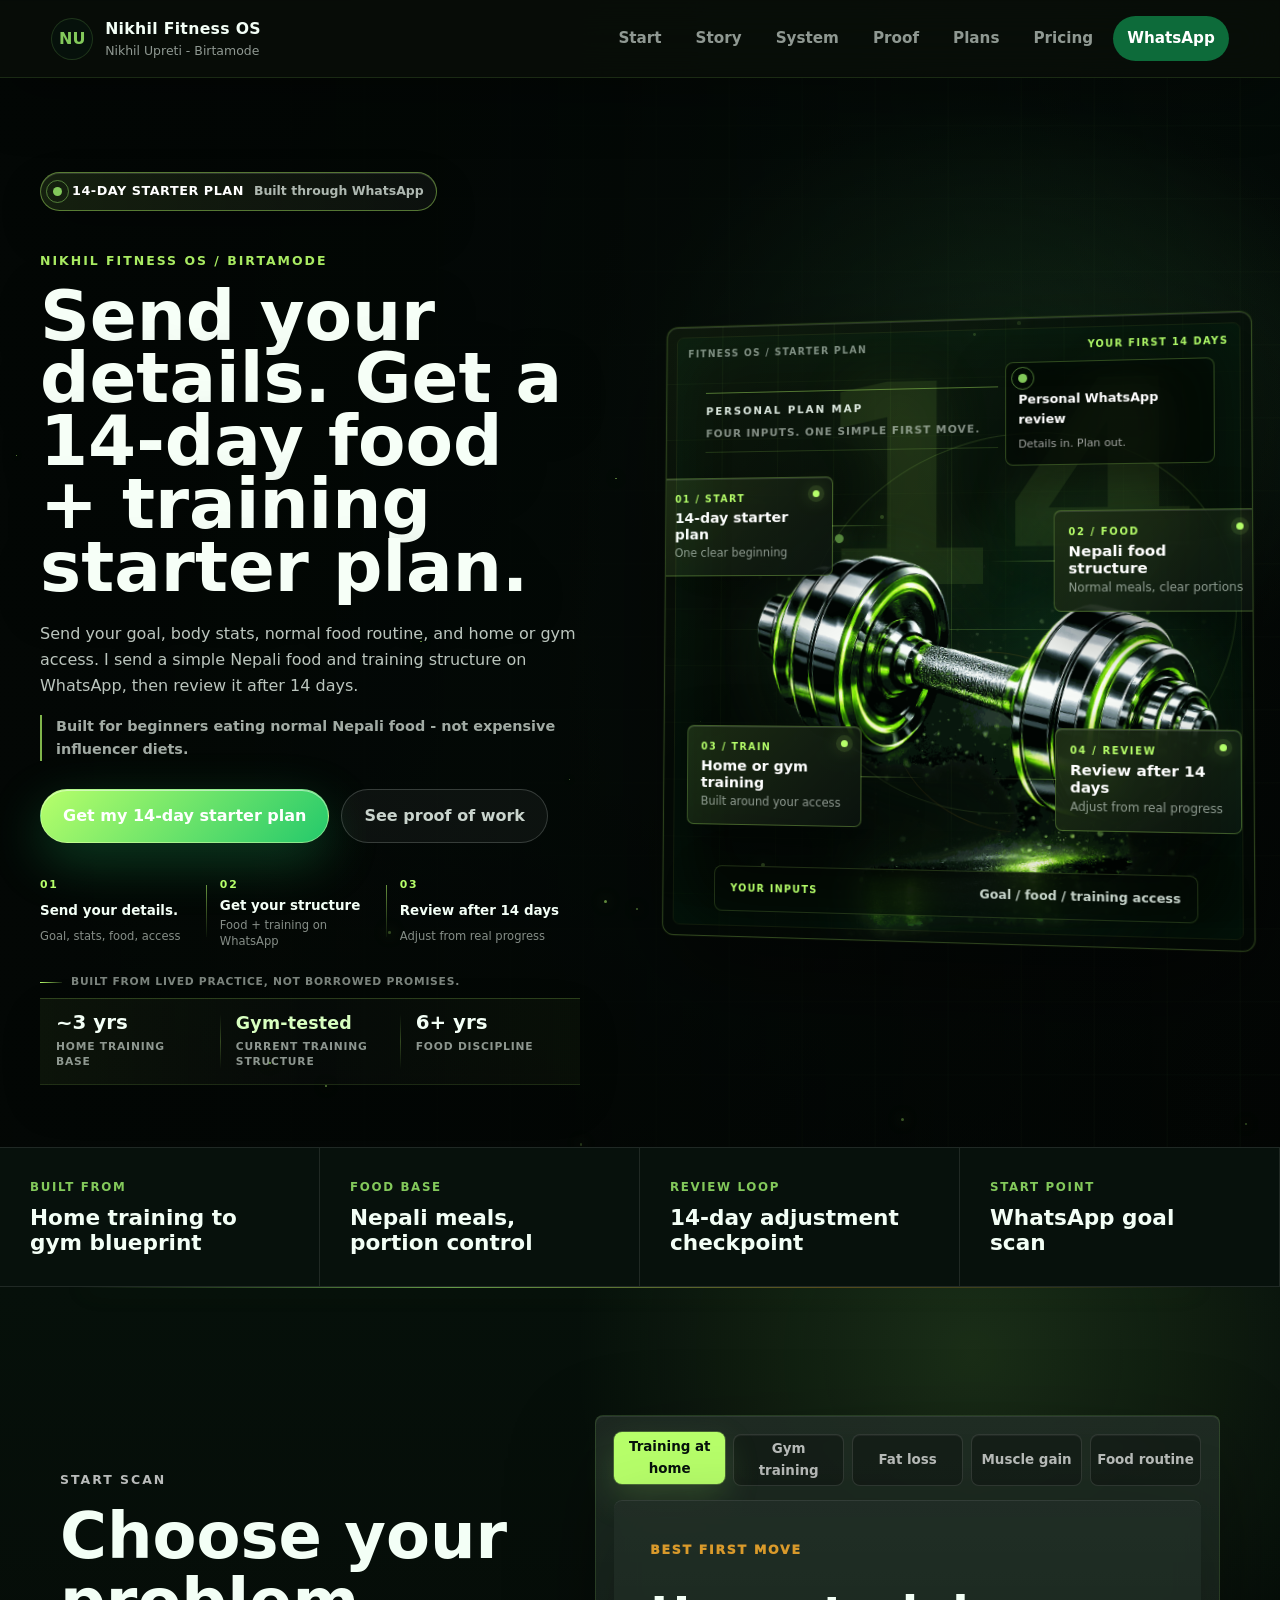
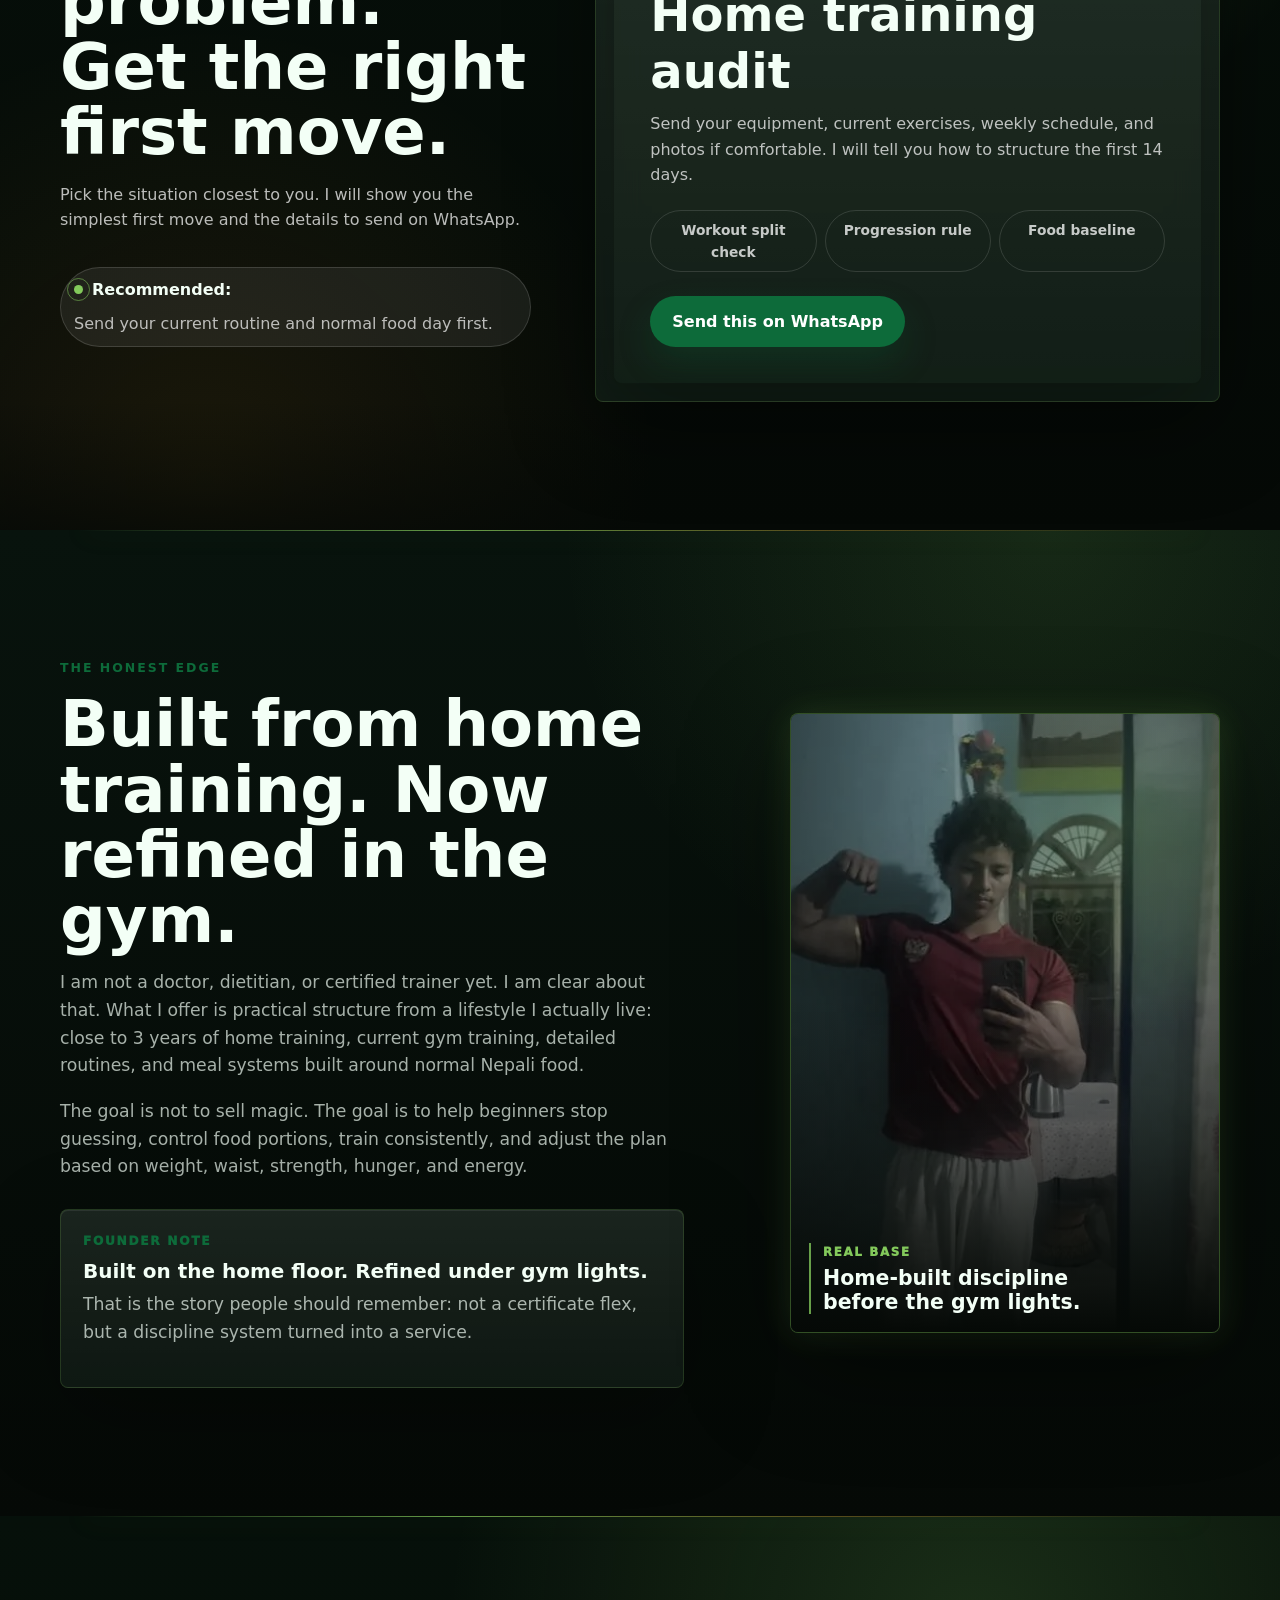
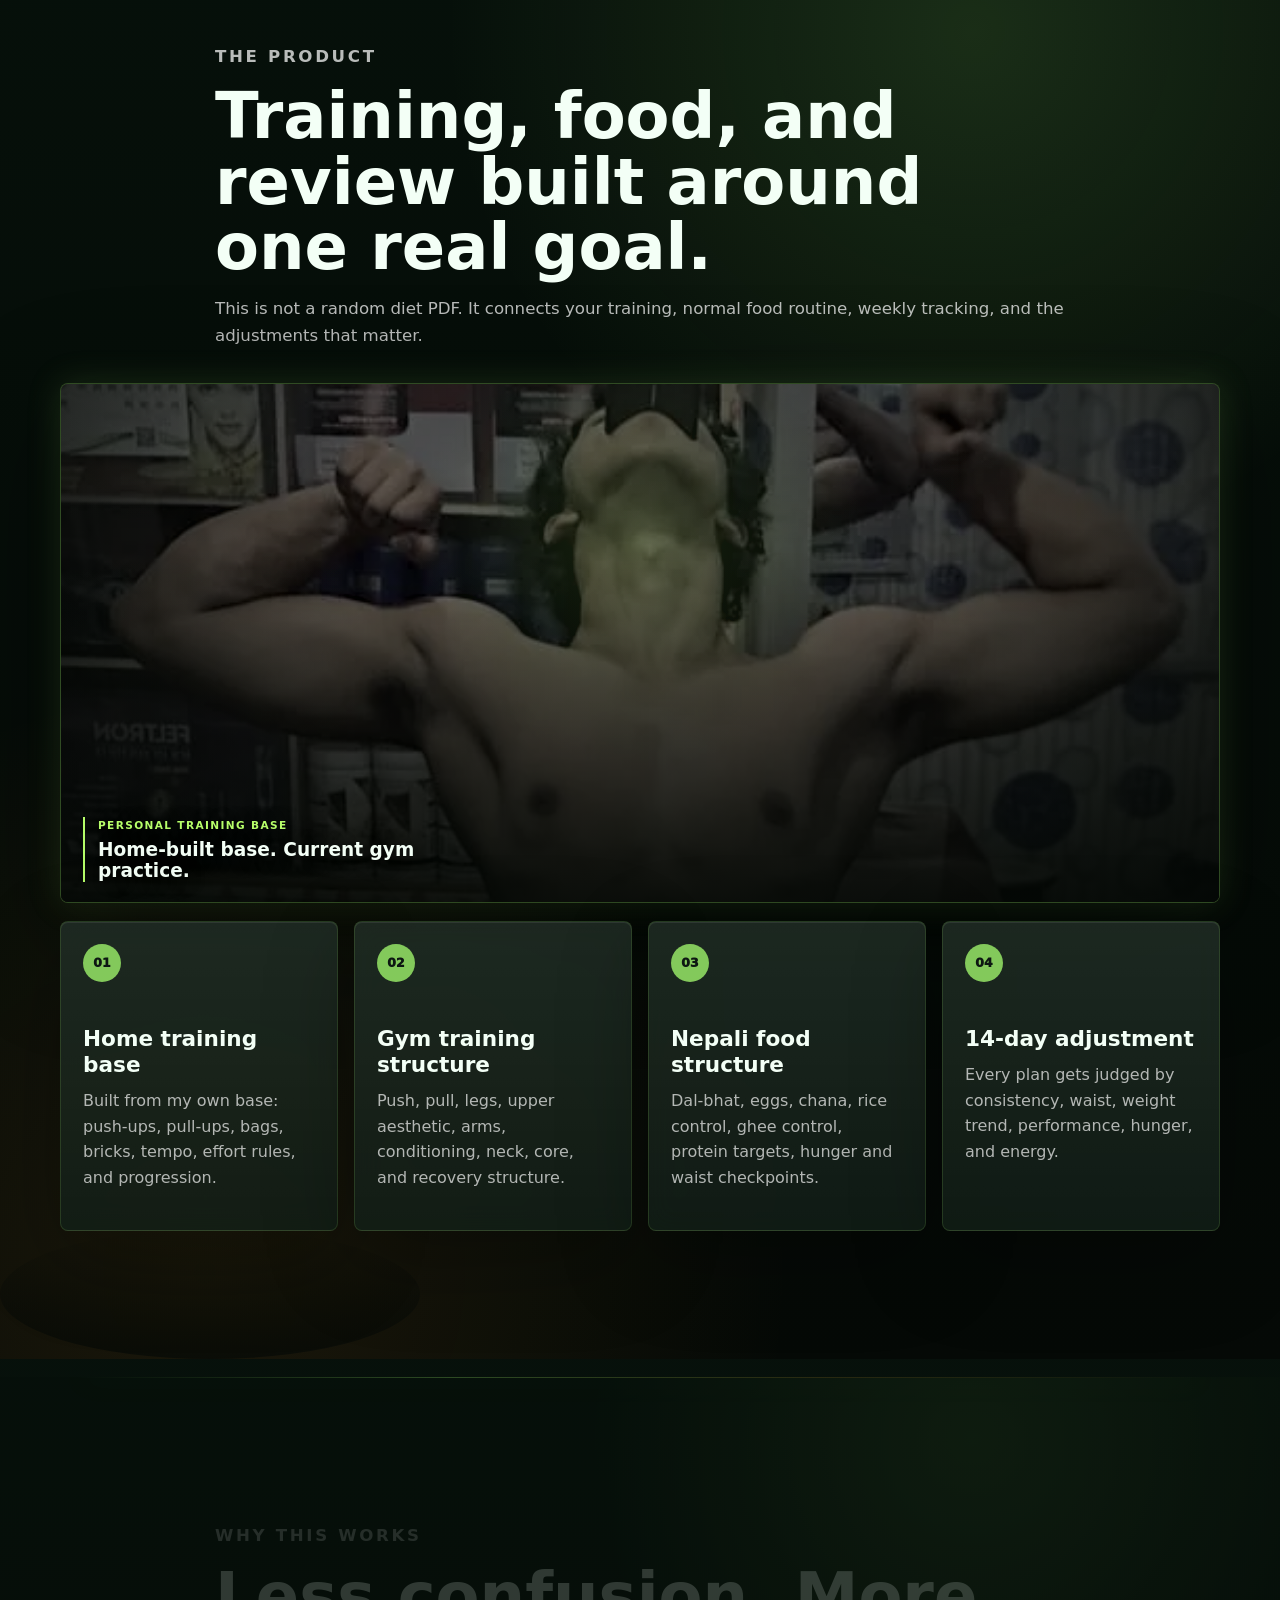
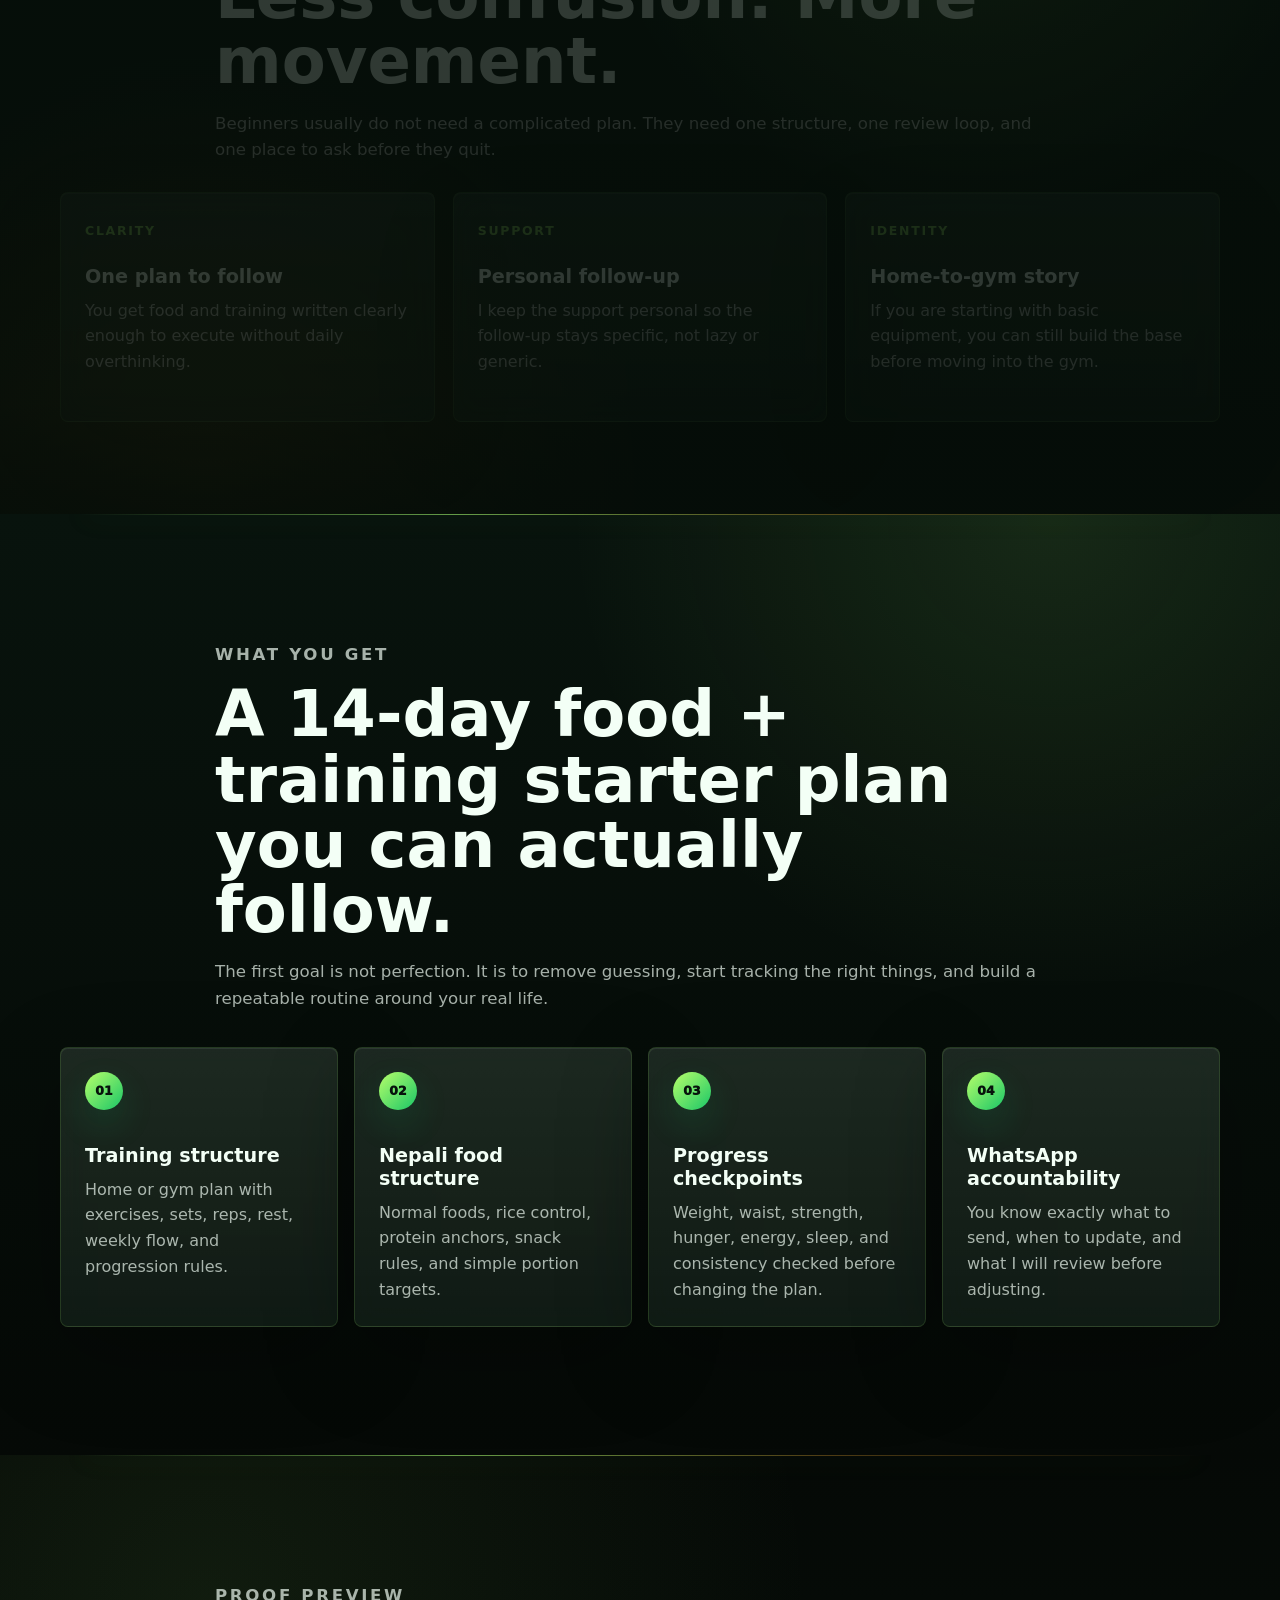
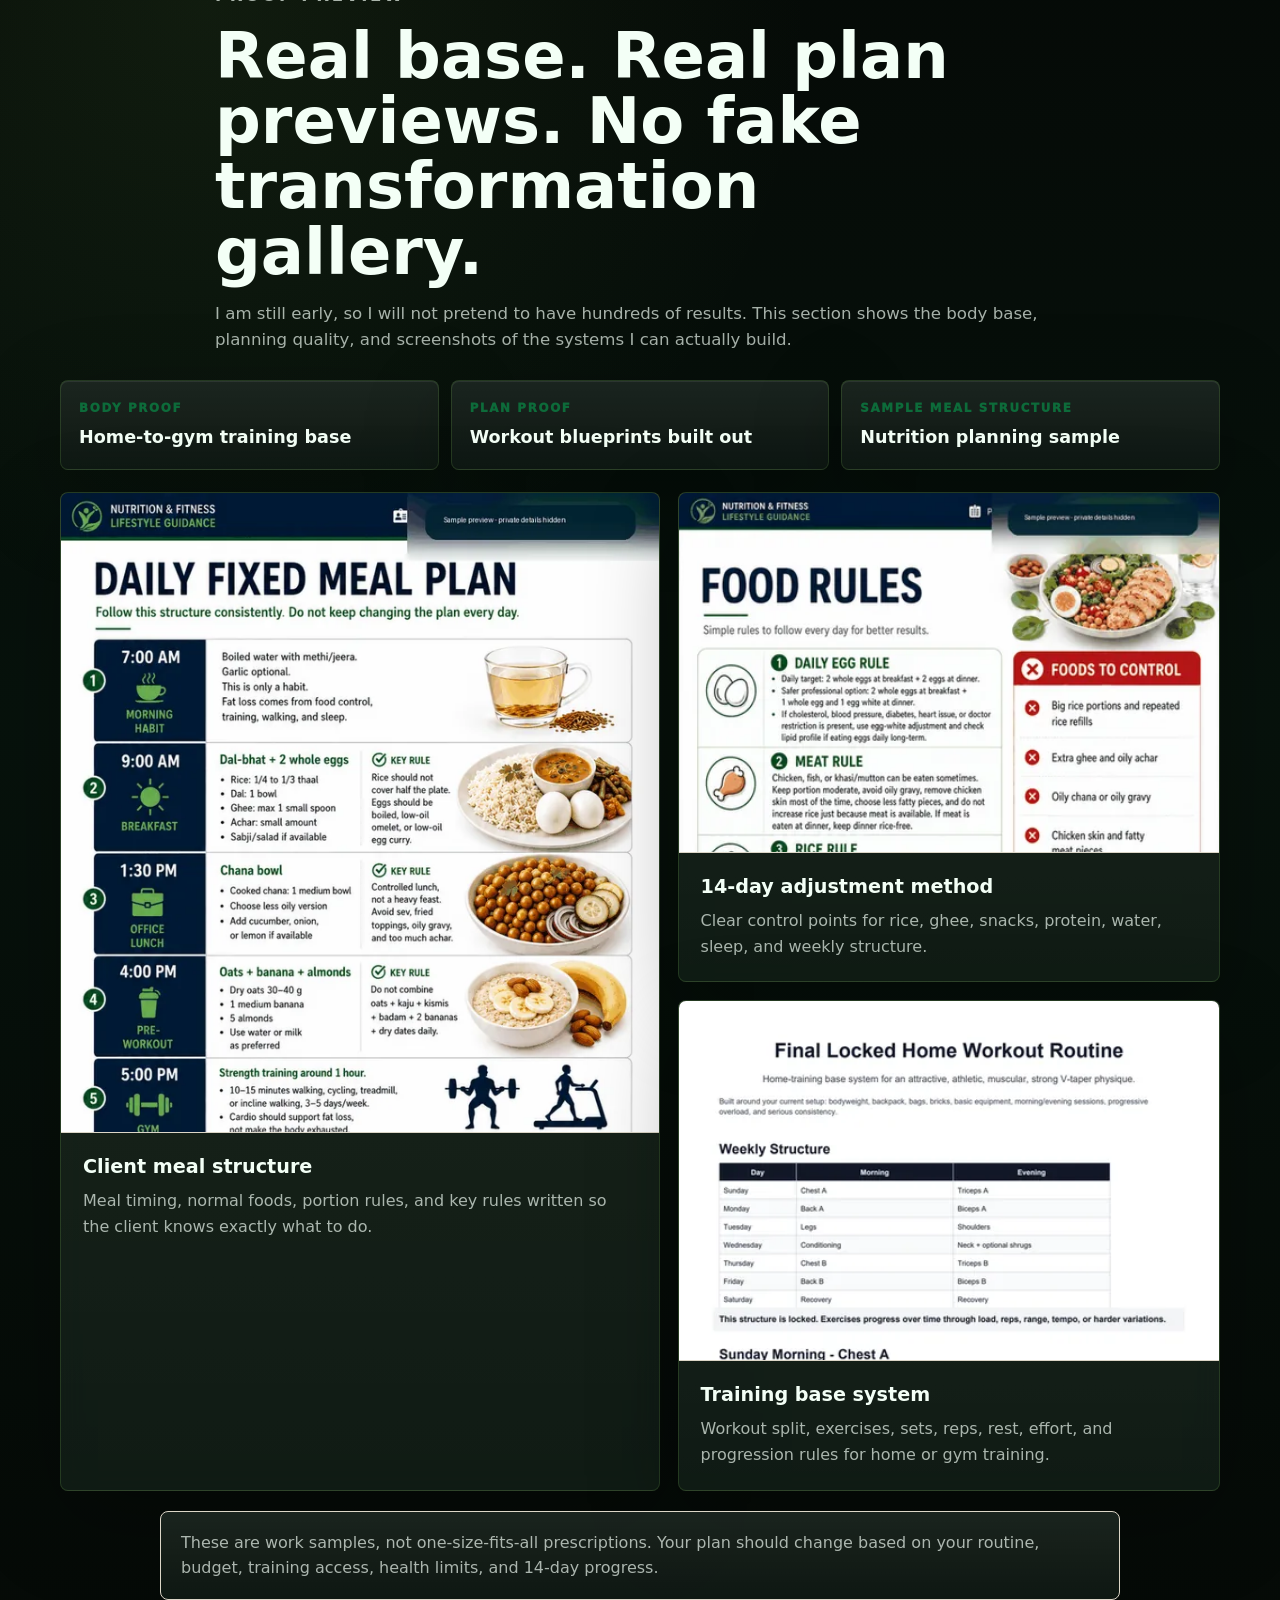
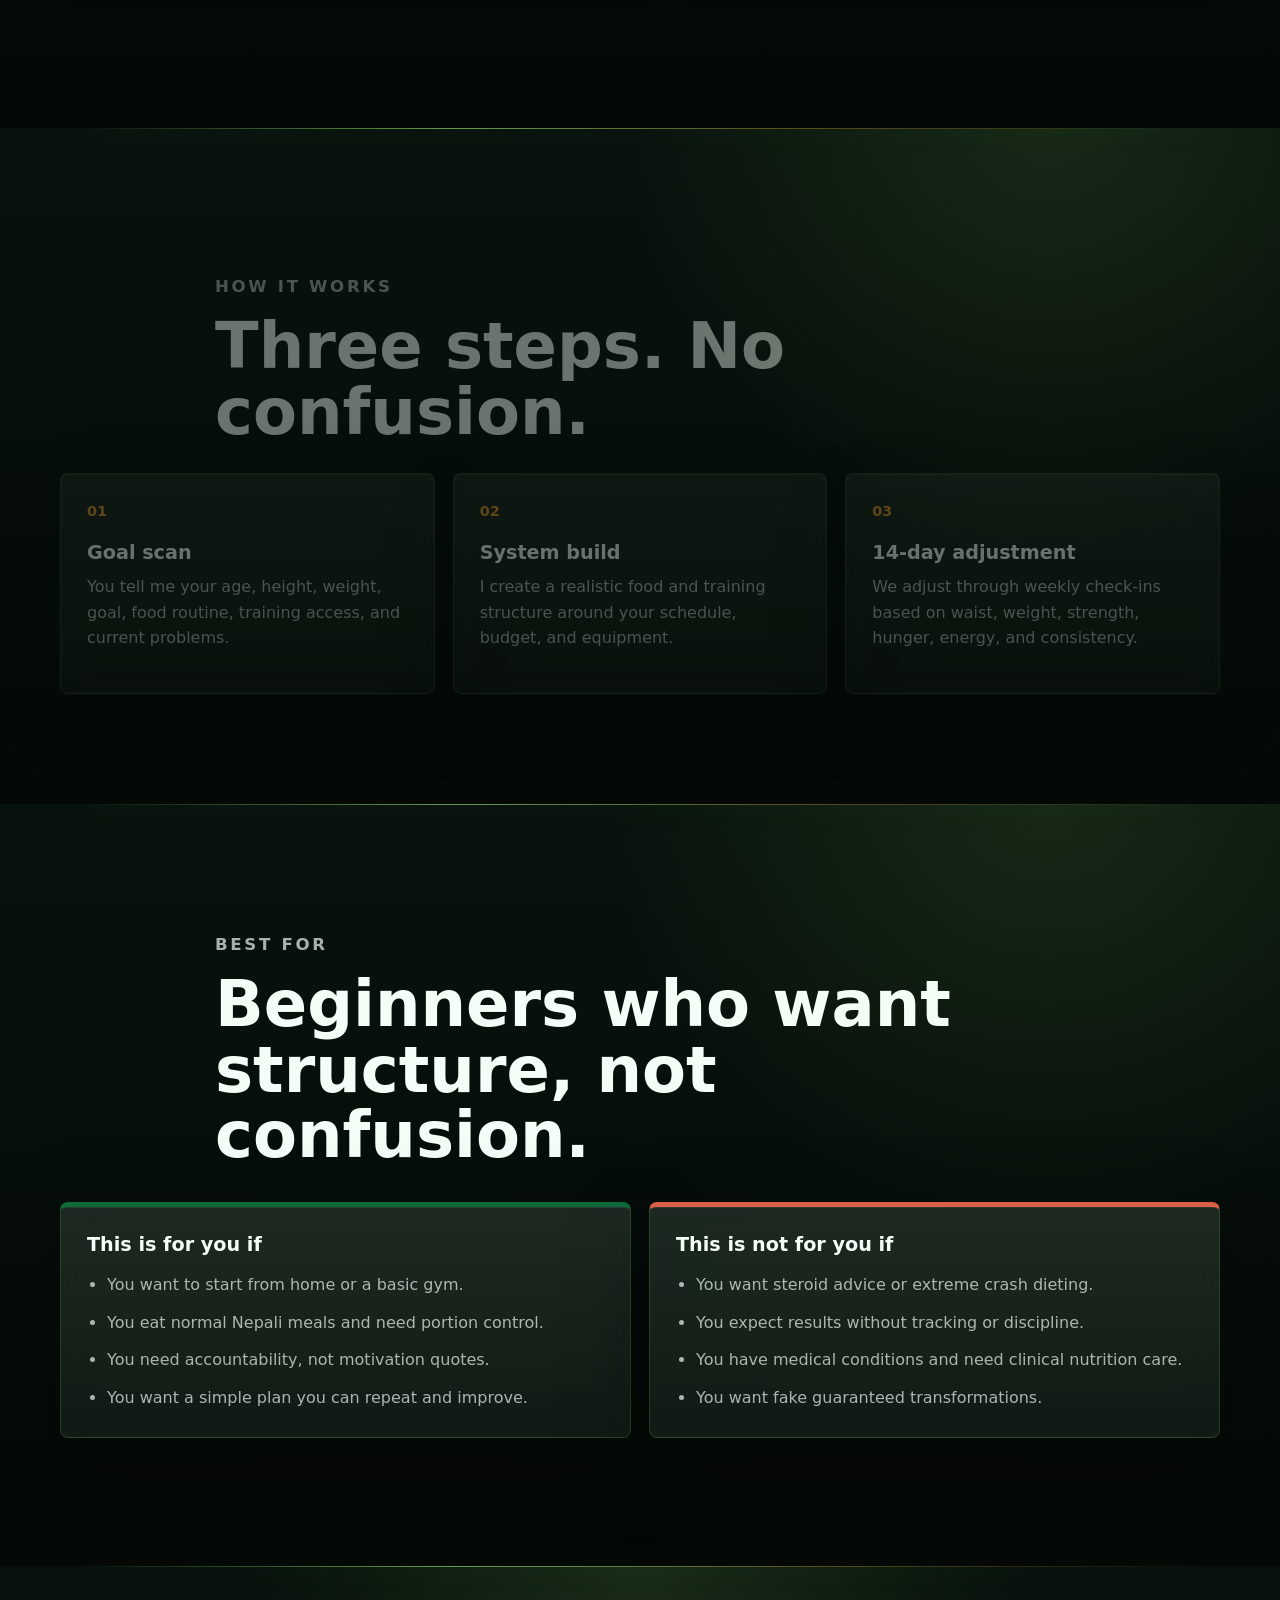
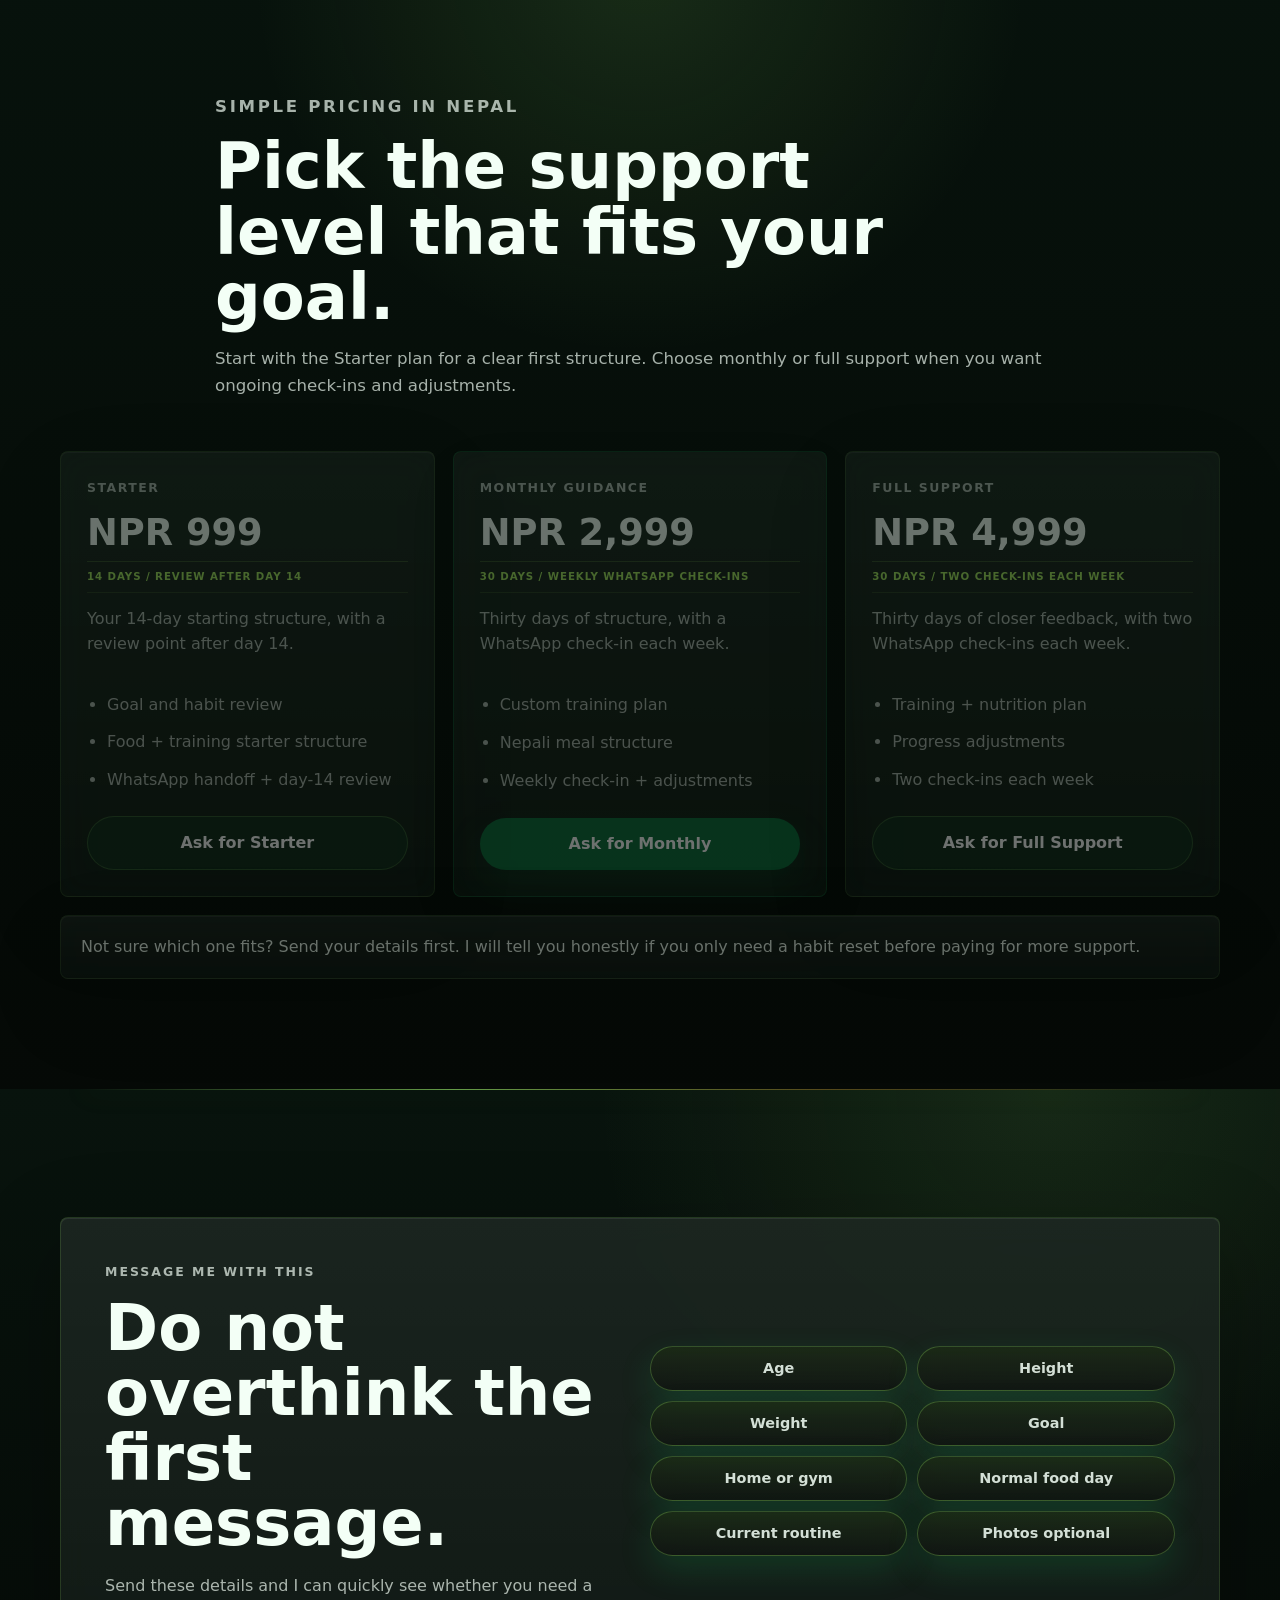
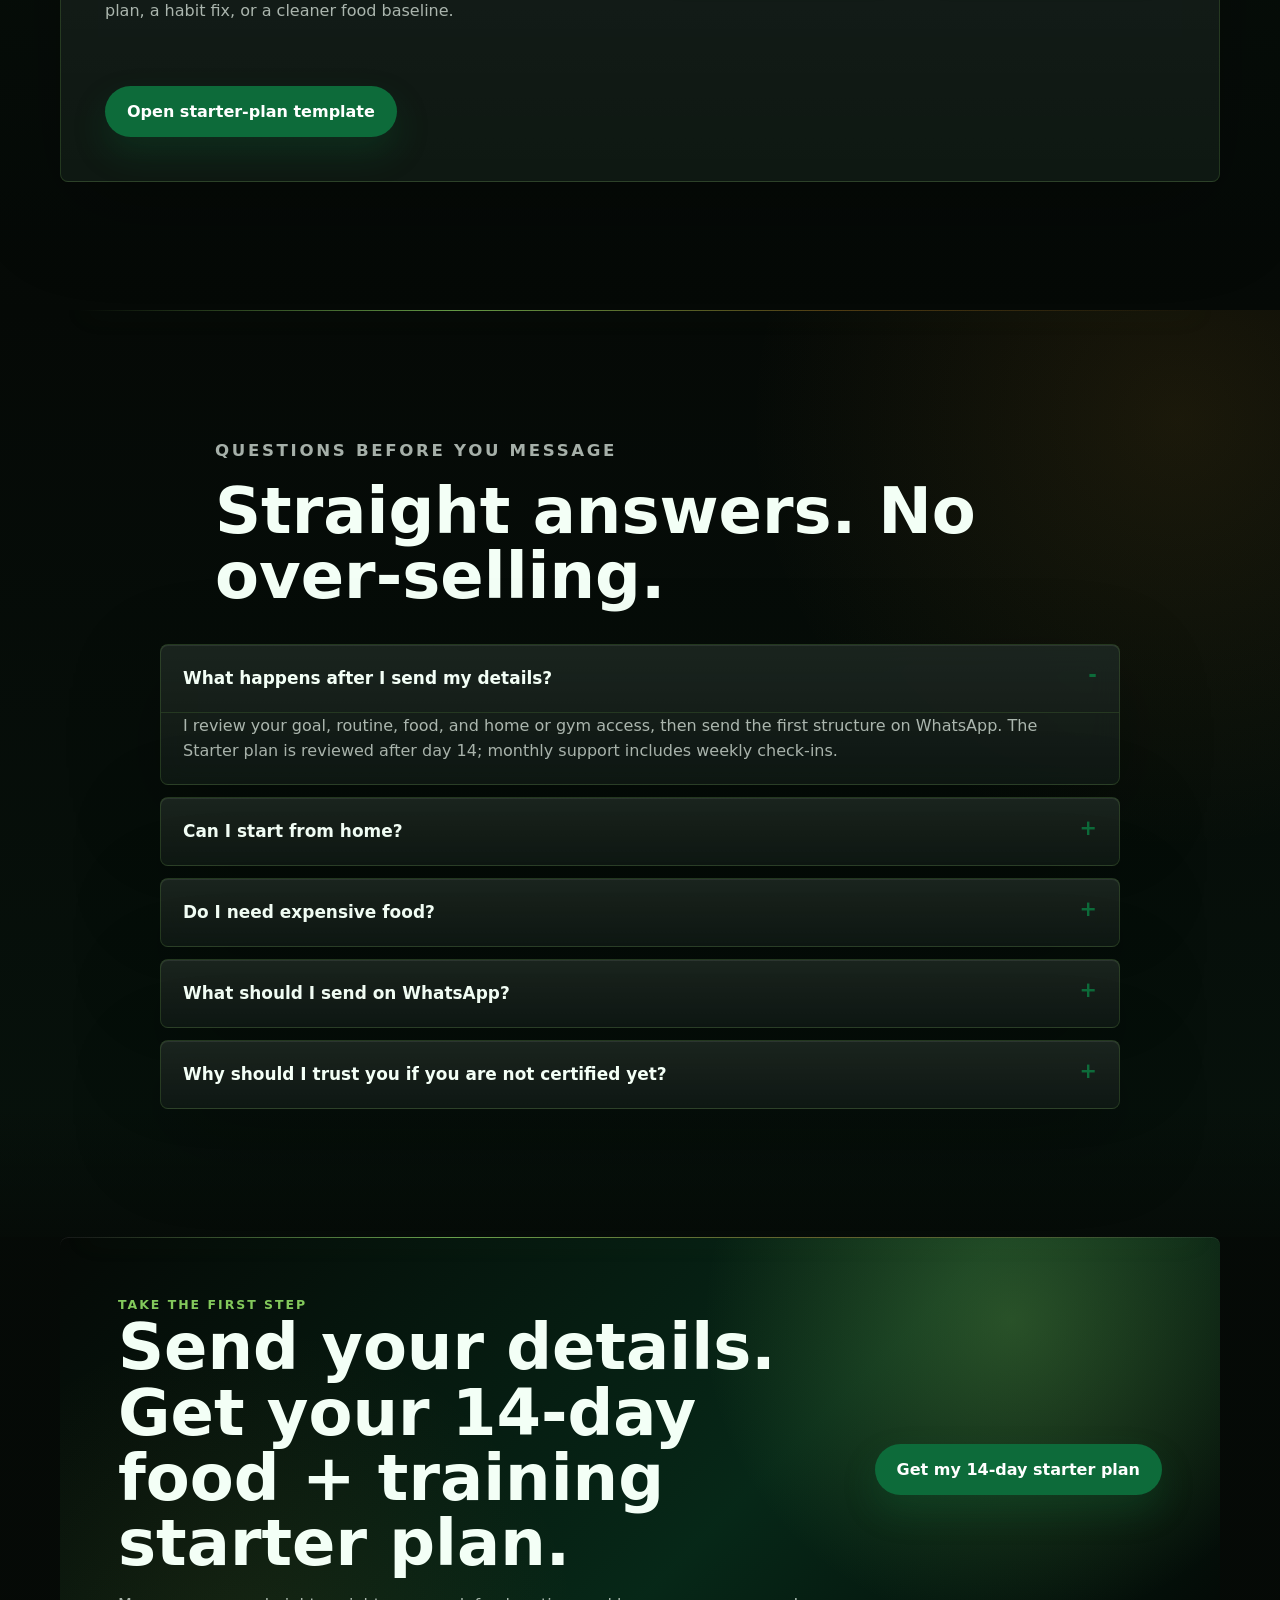
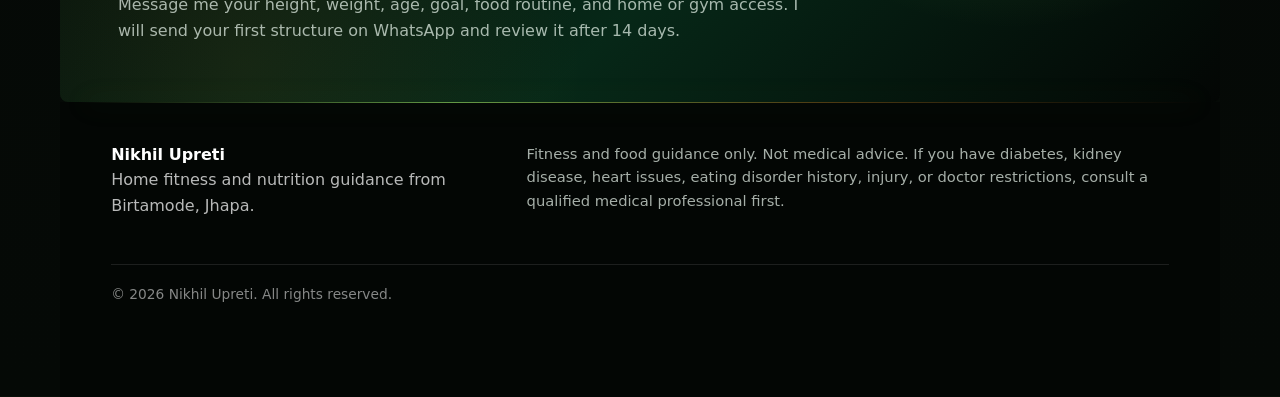
==== commit b515edac: "Add files via upload" ====
--- a/index.html
+++ b/index.html
@@ -27,7 +27,7 @@
     <meta name="twitter:image" content="https://nikhil-fitness-os-m4vh.vercel.app/assets/hero-dumbbell.png" />
     <link rel="canonical" href="https://nikhil-fitness-os-m4vh.vercel.app/" />
     <link rel="stylesheet" href="./styles.css?v=restore-polish-1" />
-    <link rel="stylesheet" href="./restore-polish.css?v=restore-polish-3" />
+    <link rel="stylesheet" href="./restore-polish.css?v=restore-polish-4" />
     <script type="application/ld+json">
       {
         "@context": "https://schema.org",
--- a/restore-polish.css
+++ b/restore-polish.css
@@ -98,6 +98,44 @@
 
   main {
     padding-bottom: var(--mobile-cta-clearance);
+  }
+
+  /* On a phone, show the plan visual directly after the CTA. The process and
+     personal-practice rail then reinforce the board instead of delaying it. */
+  .hero-os .hero-inner {
+    display: flex;
+    flex-direction: column;
+    gap: 0;
+  }
+
+  .hero-os .hero-copyblock {
+    display: contents;
+  }
+
+  .hero-os .live-badge,
+  .hero-os .eyebrow,
+  .hero-os h1,
+  .hero-os .hero-copy,
+  .hero-os .local-promise,
+  .hero-os .hero-actions {
+    order: 1;
+  }
+
+  .hero-os .hero-visual {
+    order: 2;
+  }
+
+  .hero-os .hero-route {
+    order: 3;
+    margin-top: 24px;
+  }
+
+  .hero-os .credibility-kicker {
+    order: 4;
+  }
+
+  .hero-os .trust-strip {
+    order: 5;
   }
 
   .hero-os .hero-visual {
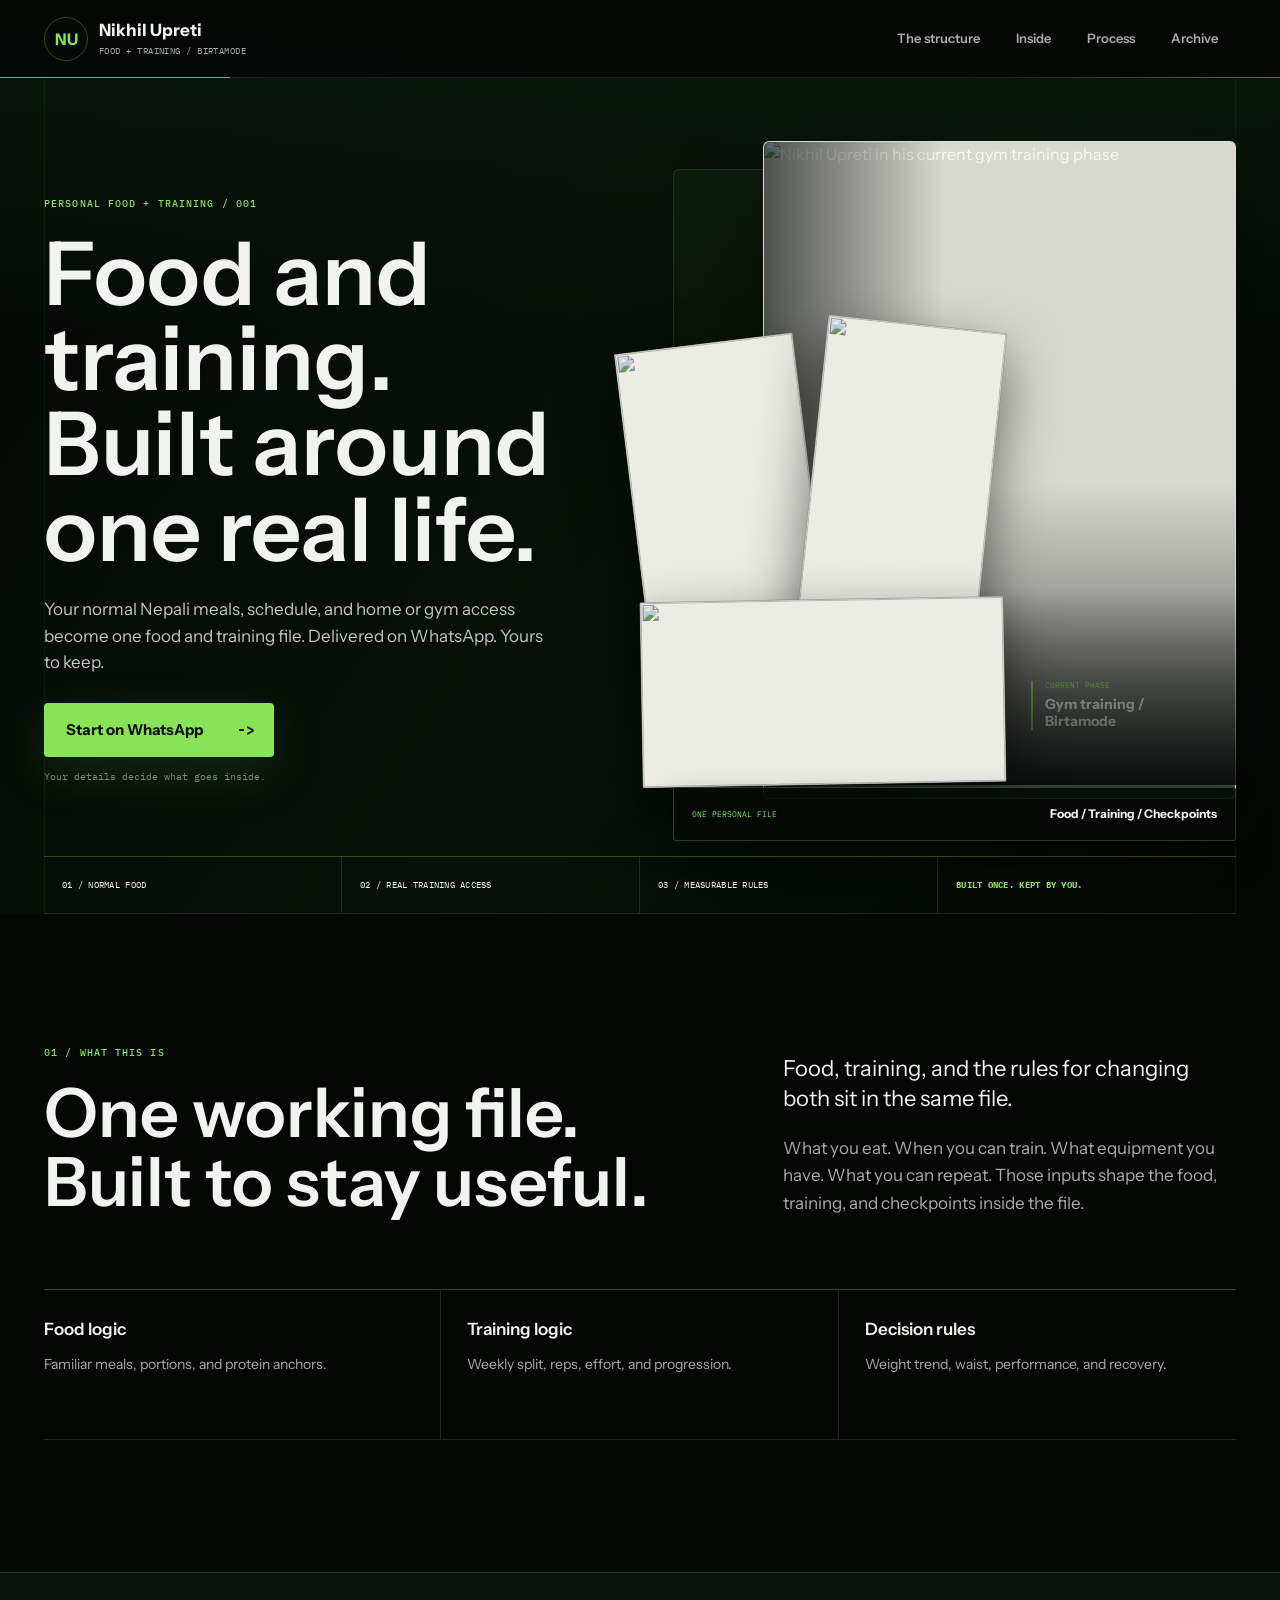
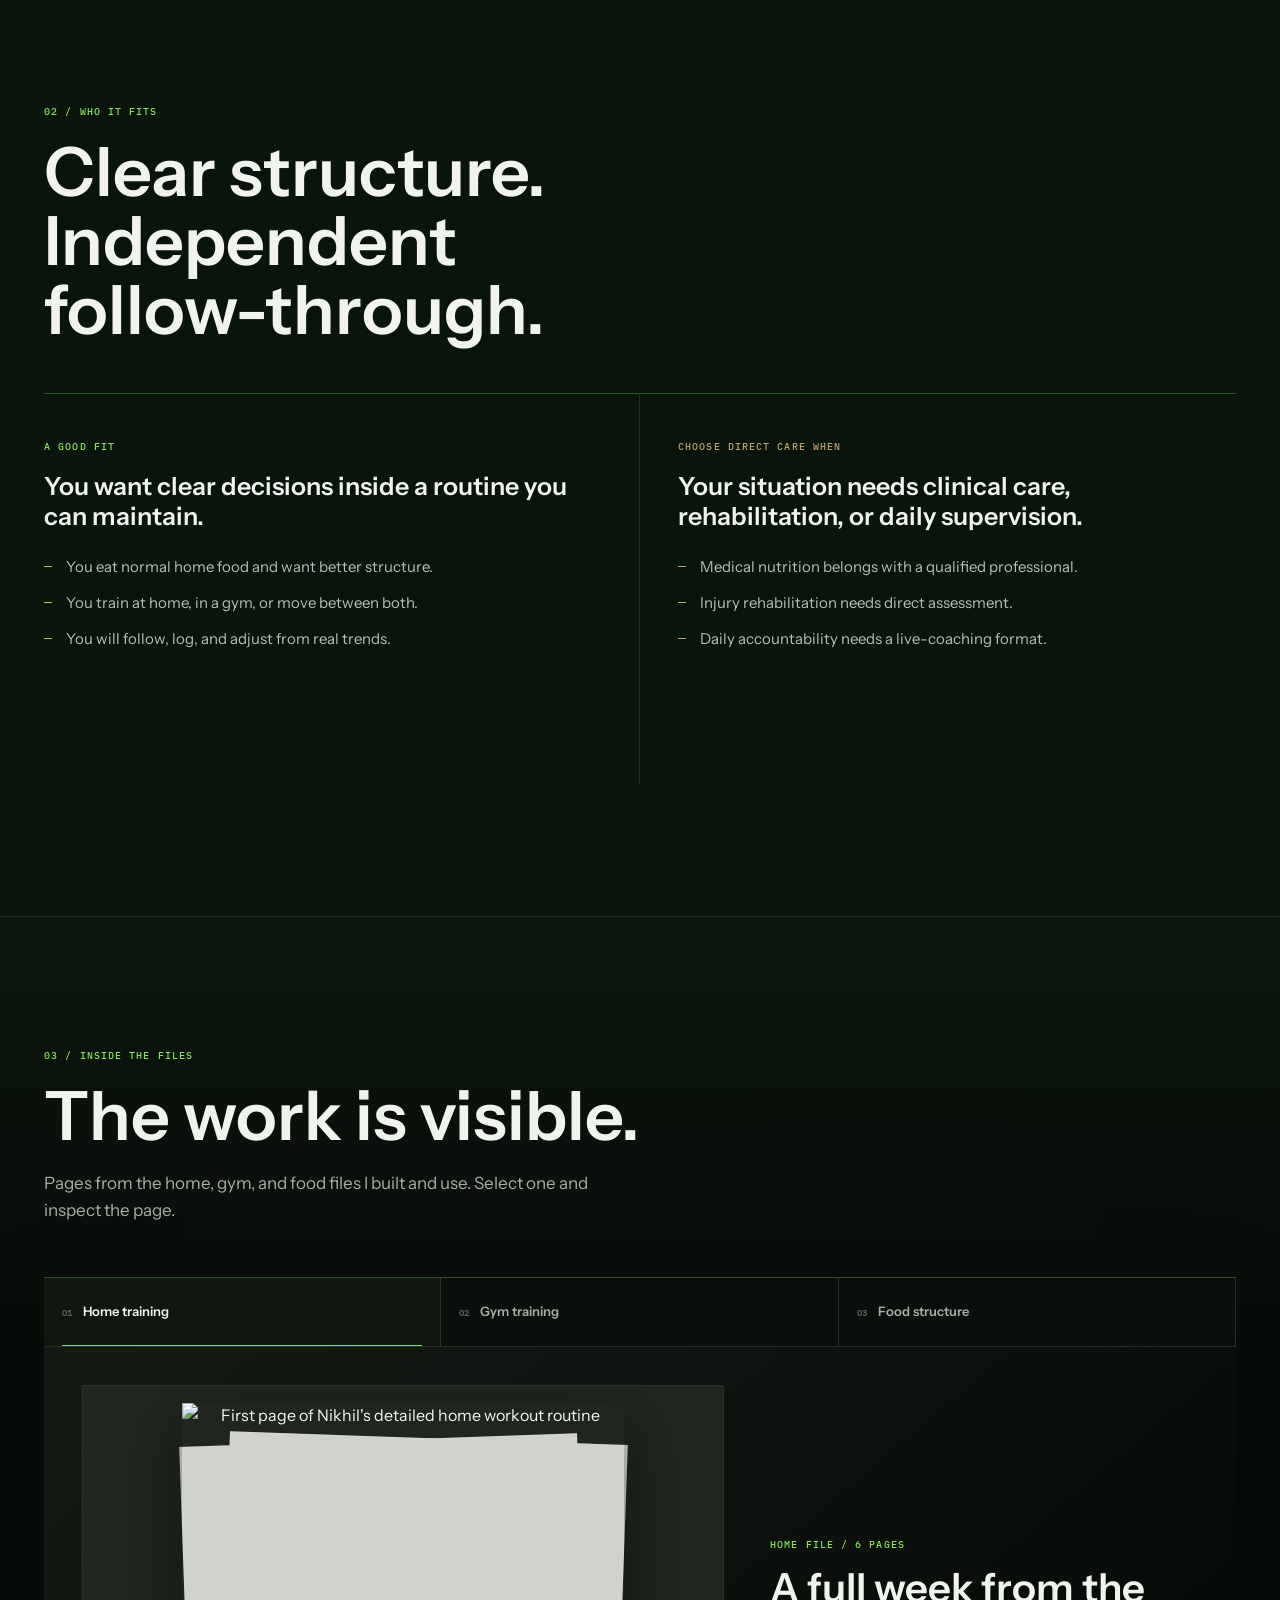
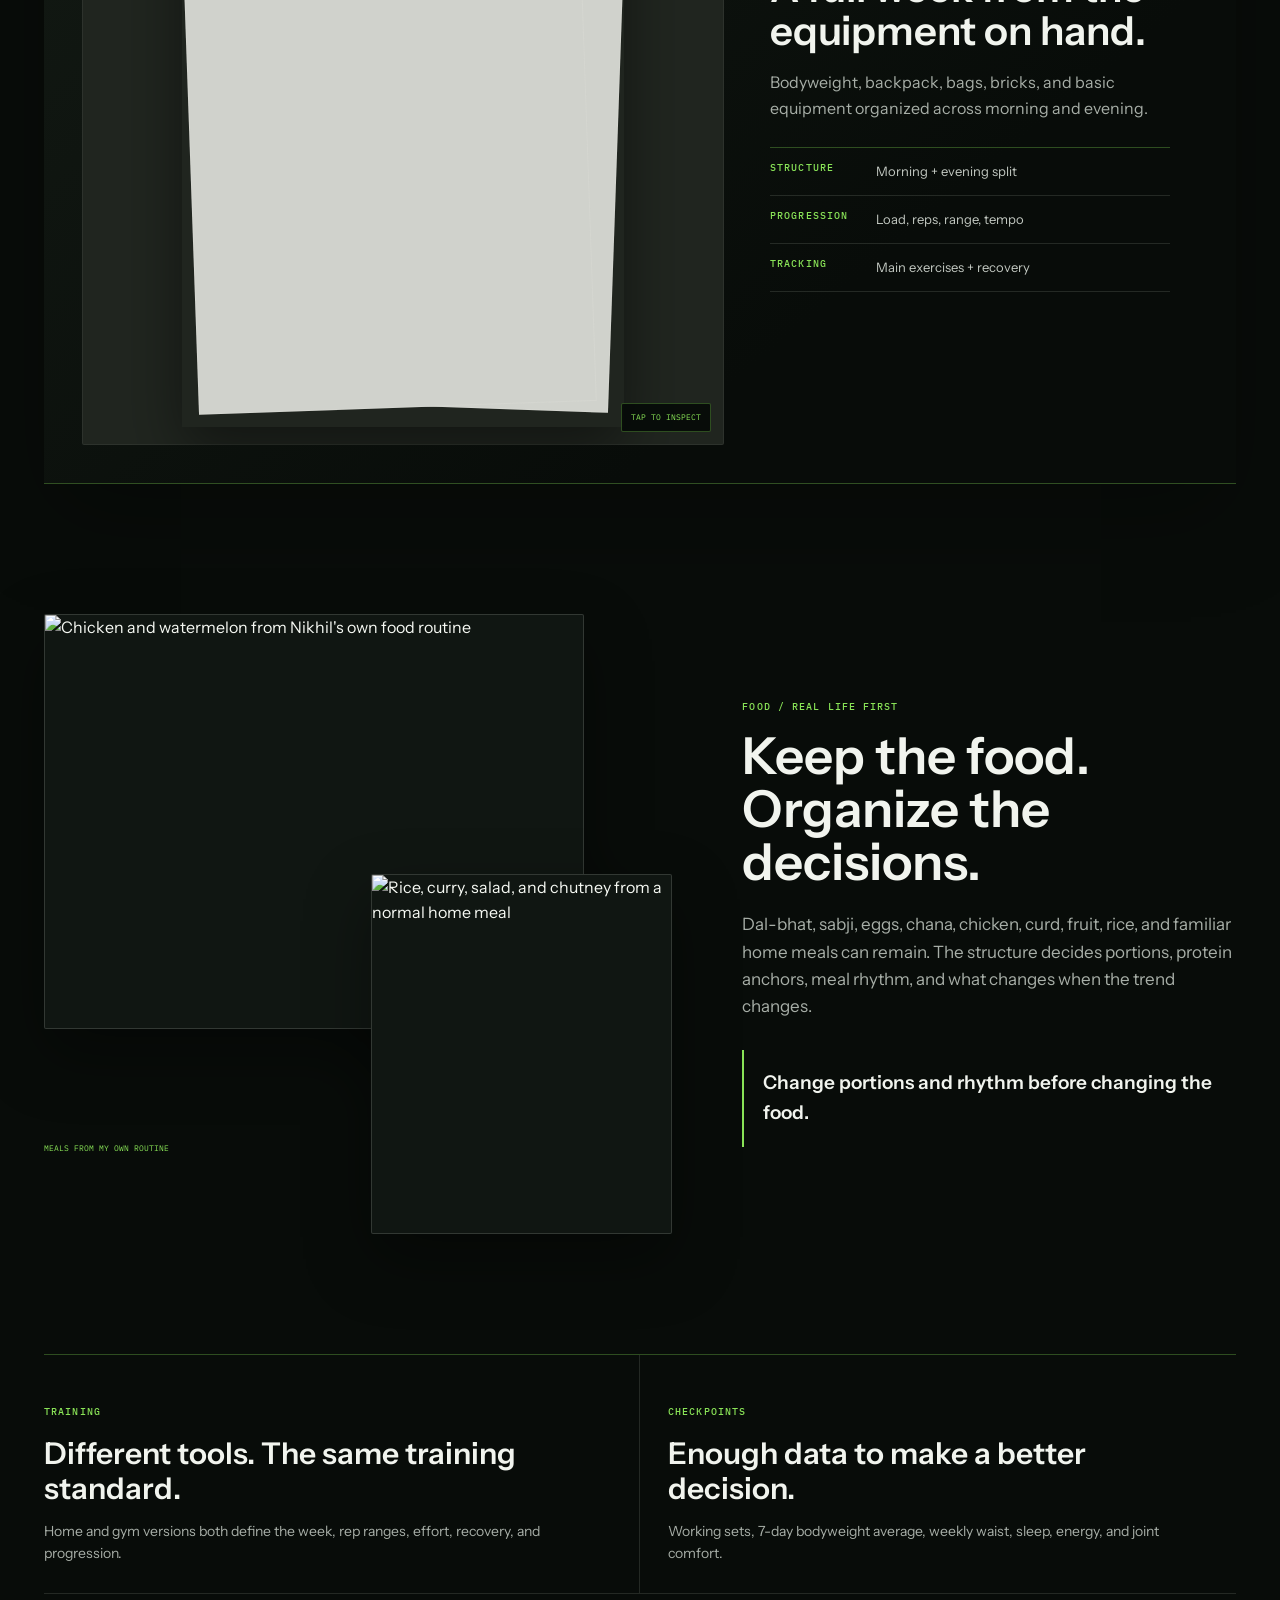
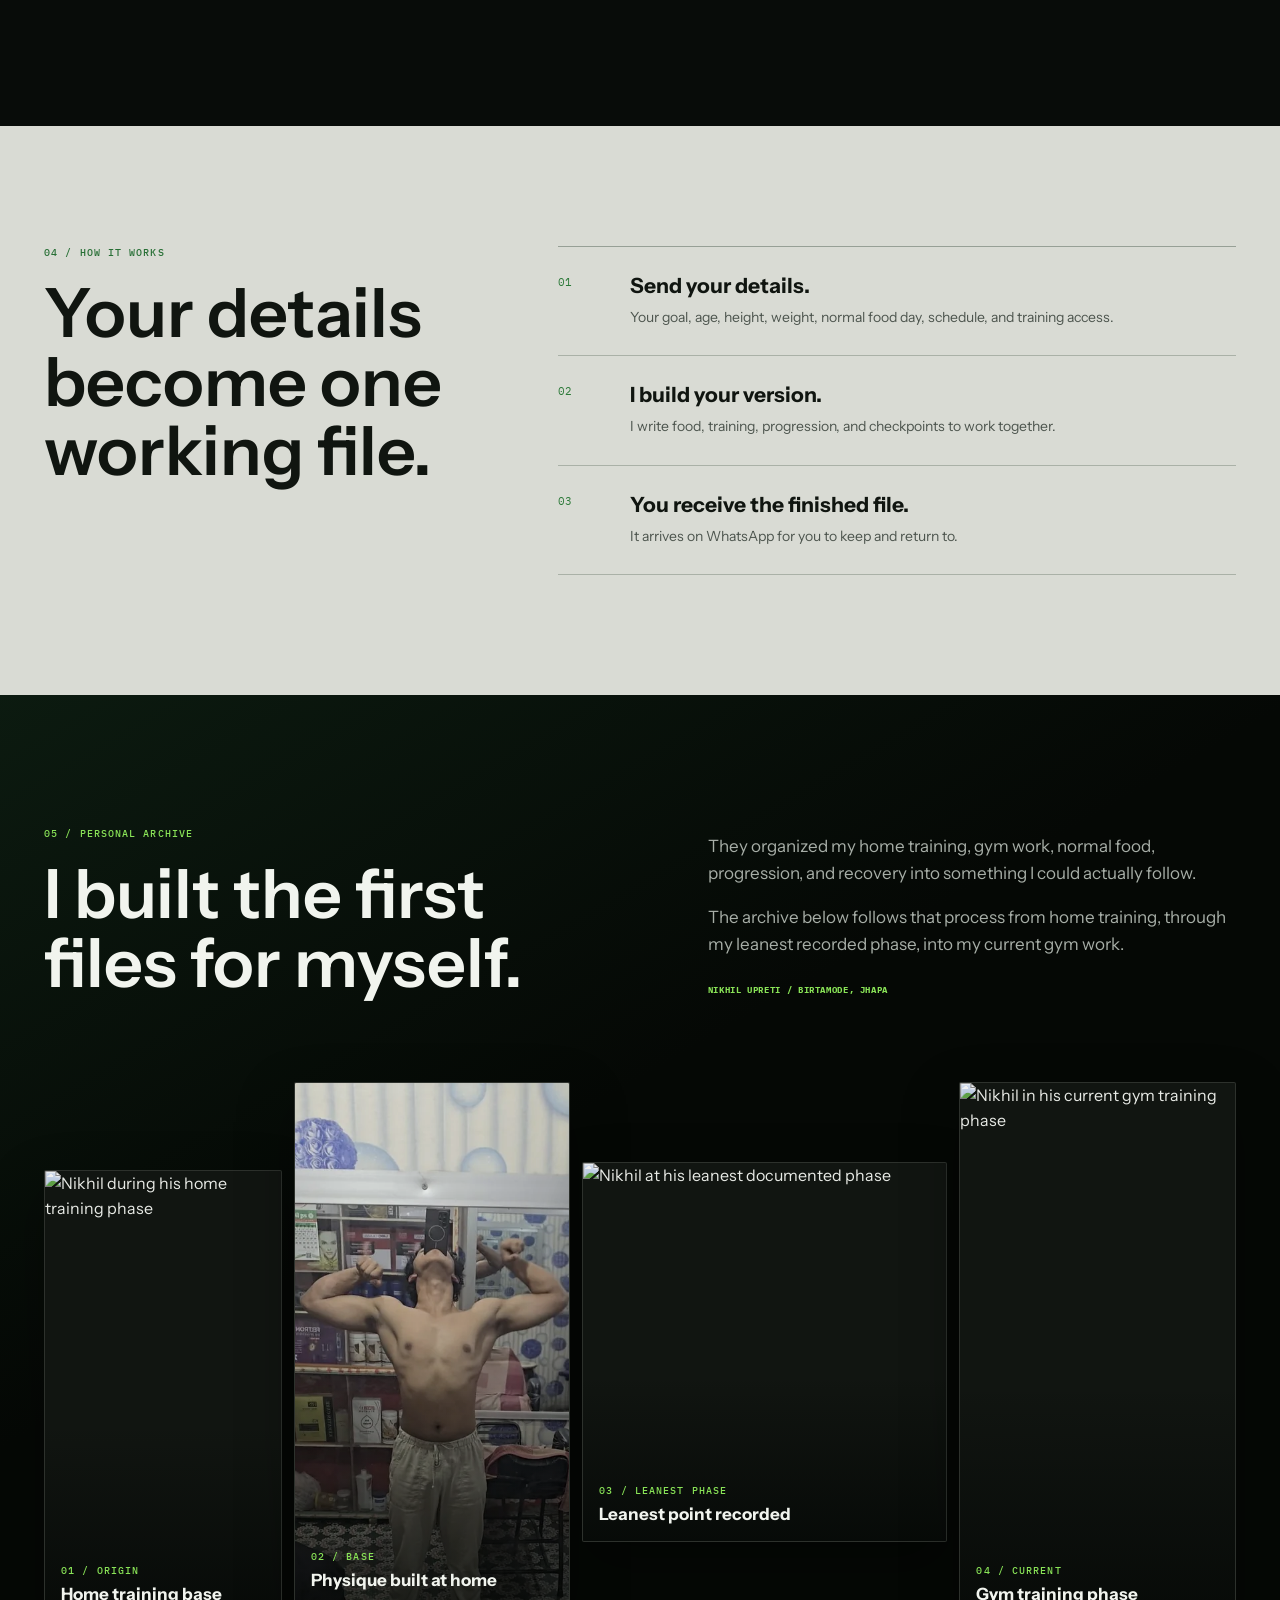
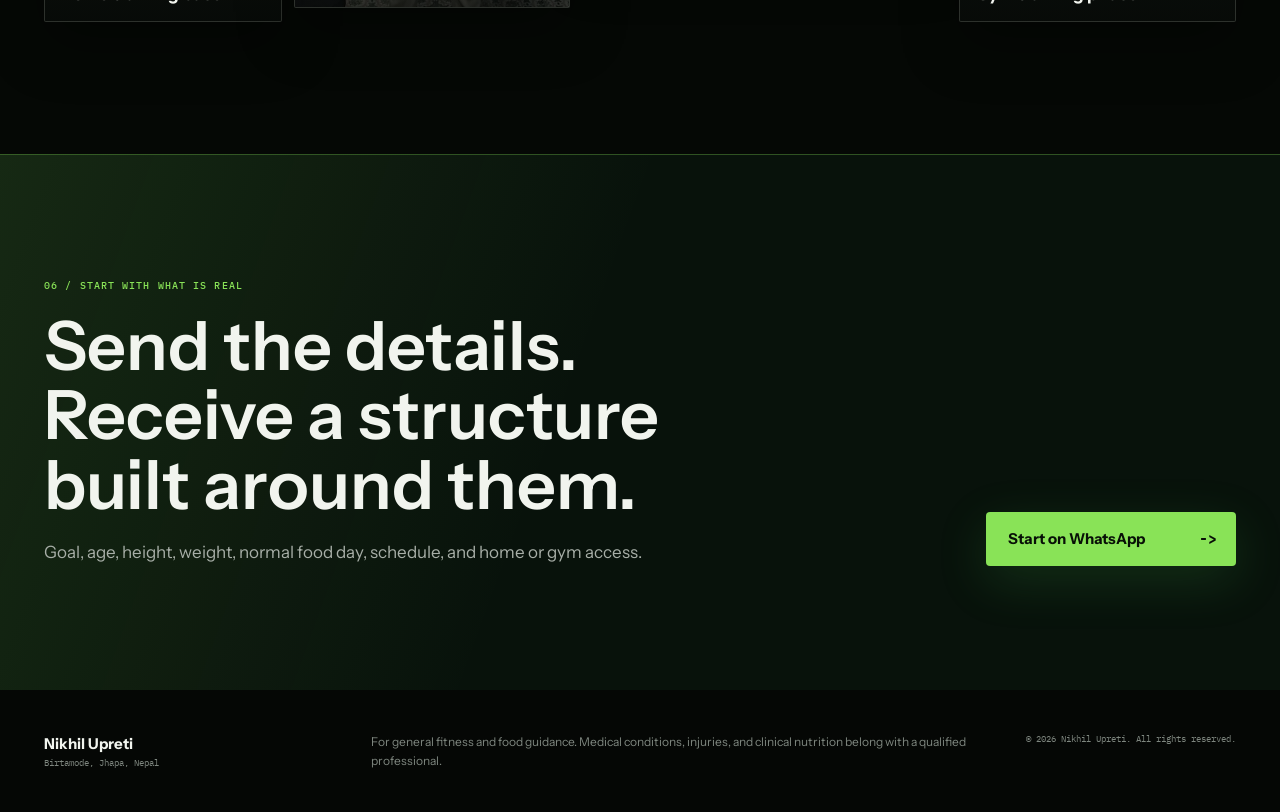
==== commit e597a0a0: "Add files via upload" ====
--- a/index.html
+++ b/index.html
@@ -1,698 +1,607 @@
-<!doctype html>
-<html lang="en">
-  <head>
-    <meta charset="UTF-8" />
+<!doctype html>
+<html lang="en">
+  <head>
+    <meta charset="UTF-8" />
     <meta name="viewport" content="width=device-width, initial-scale=1.0" />
-    <meta name="theme-color" content="#050906" />
+    <meta name="theme-color" content="#050705" />
     <meta name="color-scheme" content="dark" />
-    <meta name="robots" content="index, follow" />
-    <title>Nikhil Fitness OS | 14-Day Food + Training Starter Plan</title>
-    <meta
-      name="description"
-      content="Beginner-friendly 14-day food and training starter plans with Nepali meal guidance from Birtamode, Jhapa. Practical plans, proof previews, and WhatsApp support."
-    />
-    <meta property="og:title" content="Nikhil Fitness OS" />
-    <meta
-      property="og:description"
-      content="Real fitness system built for Nepal. Home gym, Nepali meals, WhatsApp support from Birtamode."
-    />
+
+    <title>Nikhil Upreti | Personal Food &amp; Training</title>
+    <meta
+      name="description"
+      content="Normal Nepali meals, schedule, and home or gym access organized into one food and training file."
+    />
+    <link rel="canonical" href="https://nikhil-fitness-os-m4vh.vercel.app/" />
+
+    <meta property="og:type" content="website" />
+    <meta property="og:title" content="Nikhil Upreti | Personal Food &amp; Training" />
+    <meta
+      property="og:description"
+      content="Normal Nepali food. Home or gym training. One file built from the details of your routine."
+    />
     <meta property="og:url" content="https://nikhil-fitness-os-m4vh.vercel.app/" />
-    <meta property="og:site_name" content="Nikhil Fitness OS" />
-    <meta property="og:locale" content="en_NP" />
-    <meta property="og:image" content="https://nikhil-fitness-os-m4vh.vercel.app/assets/hero-dumbbell.png" />
-    <meta property="og:type" content="website" />
+    <meta property="og:image" content="https://nikhil-fitness-os-m4vh.vercel.app/assets/social-cover.jpg" />
+    <meta property="og:image:width" content="1200" />
+    <meta property="og:image:height" content="630" />
+    <meta property="og:image:alt" content="Nikhil Upreti personal food and training" />
+
     <meta name="twitter:card" content="summary_large_image" />
-    <meta name="twitter:title" content="Nikhil Fitness OS" />
-    <meta name="twitter:description" content="Real fitness system built for Nepal. Home gym, Nepali meals, WhatsApp support from Birtamode." />
-    <meta name="twitter:image" content="https://nikhil-fitness-os-m4vh.vercel.app/assets/hero-dumbbell.png" />
-    <link rel="canonical" href="https://nikhil-fitness-os-m4vh.vercel.app/" />
-    <link rel="stylesheet" href="./styles.css?v=restore-polish-1" />
-    <link rel="stylesheet" href="./restore-polish.css?v=restore-polish-4" />
+    <meta name="twitter:title" content="Nikhil Upreti | Personal Food &amp; Training" />
+    <meta
+      name="twitter:description"
+      content="Normal Nepali food. Home or gym training. One file built from the details of your routine."
+    />
+    <meta name="twitter:image" content="https://nikhil-fitness-os-m4vh.vercel.app/assets/social-cover.jpg" />
+
+    <link rel="preconnect" href="https://fonts.googleapis.com" />
+    <link rel="preconnect" href="https://fonts.gstatic.com" crossorigin />
+    <link
+      href="https://fonts.googleapis.com/css2?family=IBM+Plex+Mono:wght@400;500&amp;family=Instrument+Sans:wght@400;500;600;700&amp;display=swap"
+      rel="stylesheet"
+    />
+    <link rel="stylesheet" href="./styles.css" />
+
     <script type="application/ld+json">
       {
         "@context": "https://schema.org",
-        "@graph": [
-          {
-            "@type": "WebSite",
-            "name": "Nikhil Fitness OS",
-            "url": "https://nikhil-fitness-os-m4vh.vercel.app/",
-            "description": "Beginner-friendly home and gym fitness guidance with Nepali meal structure and WhatsApp support from Birtamode, Nepal."
-          },
-          {
-            "@type": "Person",
-            "name": "Nikhil Upreti",
-            "url": "https://nikhil-fitness-os-m4vh.vercel.app/",
-            "description": "Independent fitness guidance focused on practical home and gym training with normal Nepali food.",
-            "address": {
-              "@type": "PostalAddress",
-              "addressLocality": "Birtamode",
-              "addressRegion": "Jhapa",
-              "addressCountry": "NP"
-            }
-          },
-          {
-            "@type": "FAQPage",
-            "mainEntity": [
-              {
-                "@type": "Question",
-                "name": "What happens after I send my details?",
-                "acceptedAnswer": {
-                  "@type": "Answer",
-                  "text": "I review your goal, routine, food, and home or gym access, then send the first structure on WhatsApp. The Starter plan is reviewed after day 14; monthly support includes weekly check-ins."
-                }
-              },
-              {
-                "@type": "Question",
-                "name": "Can I start from home?",
-                "acceptedAnswer": {
-                  "@type": "Answer",
-                  "text": "Yes. Plans can be built around home training with limited equipment or a gym if you have access."
-                }
-              },
-              {
-                "@type": "Question",
-                "name": "Do I need expensive food?",
-                "acceptedAnswer": {
-                  "@type": "Answer",
-                  "text": "No. The food structure uses normal Nepali foods including dal-bhat, eggs, chana, curd, vegetables, chicken when available, and practical portion control."
-                }
-              }
-            ]
-          }
-        ]
+        "@type": "Person",
+        "name": "Nikhil Upreti",
+        "homeLocation": {
+          "@type": "Place",
+          "name": "Birtamode, Jhapa, Nepal"
+        },
+        "url": "https://nikhil-fitness-os-m4vh.vercel.app/",
+        "description": "Builds personal food and training files around normal Nepali meals and home or gym access."
       }
     </script>
   </head>
-  <body>
-    <header class="site-header" data-header>
-      <a class="brand" href="#top" aria-label="Nikhil Upreti home">
-        <span class="brand-mark">NU</span>
-        <span>
-          <strong>Nikhil Fitness OS</strong>
-          <small>Nikhil Upreti - Birtamode</small>
-        </span>
-      </a>
-
-      <button class="menu-toggle" type="button" aria-label="Open menu" aria-expanded="false" aria-controls="site-nav" data-menu-toggle>
-        <span></span>
-        <span></span>
-        <span></span>
-      </button>
-
-      <nav class="site-nav" id="site-nav" data-nav>
-        <a href="#start">Start</a>
-        <a href="#story">Story</a>
-        <a href="#system">System</a>
-        <a href="#proof">Proof</a>
-        <a href="#plans">Plans</a>
-        <a href="#pricing">Pricing</a>
-        <a class="nav-cta" href="https://wa.me/9779829721606?text=Hi%20Nikhil%2C%20I%20want%20my%2014-day%20food%20%2B%20training%20starter%20plan." target="_blank" rel="noreferrer">
-          WhatsApp
-        </a>
-      </nav>
-    </header>
-    <div class="scroll-progress" aria-hidden="true"><span data-scroll-progress></span></div>
-
-    <main id="top">
-      <section class="hero hero-v2 hero-v3 hero-os" aria-labelledby="hero-title">
-        <div class="hero-bg" aria-hidden="true"></div>
-        <div class="particle-dust" data-particles aria-hidden="true"></div>
-        <div class="hero-inner">
-          <div class="hero-copyblock reveal">
-            <div class="live-badge" aria-label="14-day starter plan through WhatsApp">
-              <span class="live-dot"></span>
-              <strong>14-day starter plan</strong>
-              <span>Built through WhatsApp</span>
-            </div>
-            <p class="eyebrow">Nikhil Fitness OS / Birtamode</p>
-            <h1 id="hero-title">Send your details. Get a 14-day food + training starter plan.</h1>
-            <p class="hero-copy">
-              Send your goal, body stats, normal food routine, and home or gym access. I send a simple Nepali food and
-              training structure on WhatsApp, then review it after 14 days.
-            </p>
-            <p class="local-promise">Built for beginners eating normal Nepali food - not expensive influencer diets.</p>
-            <div class="hero-actions">
-              <a class="button primary" href="https://wa.me/9779829721606?text=Hi%20Nikhil%2C%20I%20want%20my%2014-day%20food%20%2B%20training%20starter%20plan.%20My%20details%3A%20age%2C%20height%2C%20weight%2C%20goal%2C%20food%20routine%2C%20home%20or%20gym." target="_blank" rel="noreferrer">
-                Get my 14-day starter plan
-              </a>
-              <a class="button secondary" href="#proof">See proof of work</a>
-            </div>
-            <ol class="hero-route" aria-label="How the starter plan works">
-              <li>
-                <span>01</span>
-                <strong>Send your details.</strong>
-                <small>Goal, stats, food, access</small>
-              </li>
-              <li>
-                <span>02</span>
-                <strong>Get your structure</strong>
-                <small>Food + training on WhatsApp</small>
-              </li>
-              <li>
-                <span>03</span>
-                <strong>Review after 14 days</strong>
-                <small>Adjust from real progress</small>
-              </li>
-            </ol>
-            <p class="credibility-kicker"><span></span>Built from lived practice, not borrowed promises.</p>
-            <dl class="trust-strip" aria-label="Personal credibility points">
-              <div>
-                <dt><span data-count-to="3" data-count-prefix="~" data-count-suffix=" yrs">~3 yrs</span></dt>
-                <dd>Home training base</dd>
-              </div>
-              <div>
-                <dt><span class="trust-label">Gym-tested</span></dt>
-                <dd>Current training structure</dd>
-              </div>
-              <div>
-                <dt><span data-count-to="6" data-count-suffix="+ yrs">6+ yrs</span></dt>
-                <dd>Food discipline</dd>
-              </div>
-            </dl>
-          </div>
-
-          <div class="hero-visual reveal" aria-label="Fitness and nutrition system preview">
-            <div class="system-stage">
-              <div class="stage-chrome" aria-hidden="true">
-                <span>FITNESS OS / STARTER PLAN</span>
-                <span>YOUR FIRST 14 DAYS</span>
-              </div>
-              <span class="stage-number" aria-hidden="true">14</span>
-              <span class="stage-axis axis-horizontal" aria-hidden="true"></span>
-              <span class="stage-axis axis-vertical" aria-hidden="true"></span>
-              <div class="system-board" aria-hidden="true">
-                <span class="system-board-kicker">Personal plan map</span>
-                <span class="system-board-route">Four inputs. One simple first move.</span>
-              </div>
-              <div class="orbital-ring ring-one" aria-hidden="true"></div>
-              <div class="orbital-ring ring-two" aria-hidden="true"></div>
-              <img class="hero-dumbbell" src="./assets/hero-dumbbell.png" alt="3D dumbbell fitness visual" />
-              <div class="mobile-offer-grid">
-                <div class="floating-card card-a">
-                  <span>01 / START</span>
-                  <strong>14-day starter plan</strong>
-                  <small>One clear beginning</small>
+  <body>
+    <a class="skip-link" href="#main-content">Skip to content</a>
+
+    <header class="site-header" data-header>
+      <a class="brand" href="#top" aria-label="Nikhil Upreti home">
+        <span class="brand-mark" aria-hidden="true">NU</span>
+        <span class="brand-copy">
+          <strong>Nikhil Upreti</strong>
+          <small>Food + Training / Birtamode</small>
+        </span>
+      </a>
+
+      <button
+        class="menu-toggle"
+        type="button"
+        aria-label="Open navigation"
+        aria-expanded="false"
+        aria-controls="site-nav"
+        data-menu-toggle
+      >
+        <span></span>
+        <span></span>
+      </button>
+
+      <nav class="site-nav" id="site-nav" aria-label="Primary navigation" data-nav>
+        <a href="#structure">The structure</a>
+        <a href="#inside">Inside</a>
+        <a href="#process">Process</a>
+        <a href="#founder">Archive</a>
+      </nav>
+    </header>
+
+    <main id="main-content">
+      <section class="hero" id="top" aria-labelledby="hero-title">
+        <div class="hero-grid page-shell">
+          <div class="hero-copy">
+            <p class="eyebrow">Personal food + training / 001</p>
+            <h1 id="hero-title">Food and training. Built around one real life.</h1>
+            <p class="hero-summary">
+              Your normal Nepali meals, schedule, and home or gym access become one food and training file. Delivered
+              on WhatsApp. Yours to keep.
+            </p>
+            <a
+              class="whatsapp-action"
+              href="https://wa.me/9779700034271?text=Hi%20Nikhil%2C%20I%20want%20the%20personal%20food%20and%20training%20system.%20Here%20are%20my%20details%3A"
+              target="_blank"
+              rel="noreferrer"
+            >
+              <span>Start on WhatsApp</span>
+              <span aria-hidden="true">-&gt;</span>
+            </a>
+            <p class="action-note">Your details decide what goes inside.</p>
+          </div>
+
+          <div class="hero-stage" data-hero-stage aria-label="Nikhil and real pages from his food and training archive">
+            <figure class="hero-portrait">
+              <picture>
+                <source
+                  type="image/webp"
+                  srcset="./assets/founder-current-640.webp 640w, ./assets/founder-current-928.webp 928w"
+                  sizes="(max-width: 760px) 88vw, 44vw"
+                />
+                <img
+                  src="./assets/founder-current-928.webp"
+                  width="928"
+                  height="1340"
+                  alt="Nikhil Upreti in his current gym training phase"
+                  fetchpriority="high"
+                  decoding="async"
+                />
+              </picture>
+              <figcaption><span>Current phase</span><strong>Gym training / Birtamode</strong></figcaption>
+            </figure>
+
+            <div class="hero-documents" aria-hidden="true">
+              <figure class="hero-sheet hero-sheet-home">
+                <img
+                  src="./assets/plan-home.webp"
+                  srcset="./assets/plan-home-480.webp 480w, ./assets/plan-home.webp 910w"
+                  sizes="(max-width: 760px) 34vw, 18vw"
+                  width="910"
+                  height="1287"
+                  alt=""
+                  decoding="async"
+                  fetchpriority="low"
+                />
+              </figure>
+              <figure class="hero-sheet hero-sheet-food">
+                <img
+                  src="./assets/plan-food.webp"
+                  srcset="./assets/plan-food-480.webp 480w, ./assets/plan-food.webp 910w"
+                  sizes="(max-width: 760px) 34vw, 18vw"
+                  width="910"
+                  height="1287"
+                  alt=""
+                  decoding="async"
+                  fetchpriority="low"
+                />
+              </figure>
+              <figure class="hero-sheet hero-sheet-gym">
+                <img
+                  src="./assets/plan-gym.webp"
+                  srcset="./assets/plan-gym-640.webp 640w, ./assets/plan-gym.webp 1240w"
+                  sizes="(max-width: 760px) 58vw, 36vw"
+                  width="1240"
+                  height="535"
+                  alt=""
+                  decoding="async"
+                  fetchpriority="low"
+                />
+              </figure>
+            </div>
+
+            <div class="hero-file-index" aria-hidden="true">
+              <span>One personal file</span>
+              <strong>Food / Training / Checkpoints</strong>
+            </div>
+          </div>
+        </div>
+
+        <div class="hero-ledger page-shell" aria-label="What the structure is based on">
+          <span>01 / Normal food</span>
+          <span>02 / Real training access</span>
+          <span>03 / Measurable rules</span>
+          <strong>Built once. Kept by you.</strong>
+        </div>
+      </section>
+
+      <section class="section definition-section" id="structure" aria-labelledby="definition-title">
+        <div class="page-shell definition-grid">
+          <header class="section-heading" data-reveal>
+            <p class="eyebrow">01 / What this is</p>
+            <h2 id="definition-title">One working file. Built to stay useful.</h2>
+          </header>
+
+          <div class="definition-copy" data-reveal>
+            <p class="lead">
+              Food, training, and the rules for changing both sit in the same file.
+            </p>
+            <p>
+              What you eat. When you can train. What equipment you have. What you can repeat. Those inputs shape the
+              food, training, and checkpoints inside the file.
+            </p>
+          </div>
+
+          <dl class="definition-index" data-reveal>
+            <div><dt>Food logic</dt><dd>Familiar meals, portions, and protein anchors.</dd></div>
+            <div><dt>Training logic</dt><dd>Weekly split, reps, effort, and progression.</dd></div>
+            <div><dt>Decision rules</dt><dd>Weight trend, waist, performance, and recovery.</dd></div>
+          </dl>
+        </div>
+      </section>
+
+      <section class="section fit-section" aria-labelledby="fit-title">
+        <div class="page-shell">
+          <header class="section-heading fit-heading" data-reveal>
+            <p class="eyebrow">02 / Who it fits</p>
+            <h2 id="fit-title">Clear structure. Independent follow-through.</h2>
+          </header>
+
+          <div class="fit-comparison">
+            <article data-reveal>
+              <span class="comparison-label">A good fit</span>
+              <h3>You want clear decisions inside a routine you can maintain.</h3>
+              <ul>
+                <li>You eat normal home food and want better structure.</li>
+                <li>You train at home, in a gym, or move between both.</li>
+                <li>You will follow, log, and adjust from real trends.</li>
+              </ul>
+            </article>
+
+            <article class="comparison-muted" data-reveal>
+              <span class="comparison-label">Choose direct care when</span>
+              <h3>Your situation needs clinical care, rehabilitation, or daily supervision.</h3>
+              <ul>
+                <li>Medical nutrition belongs with a qualified professional.</li>
+                <li>Injury rehabilitation needs direct assessment.</li>
+                <li>Daily accountability needs a live-coaching format.</li>
+              </ul>
+            </article>
+          </div>
+        </div>
+      </section>
+
+      <section class="section inside-section" id="inside" aria-labelledby="inside-title">
+        <div class="page-shell">
+          <header class="section-heading inside-heading" data-reveal>
+            <p class="eyebrow">03 / Inside the files</p>
+            <h2 id="inside-title">The work is visible.</h2>
+            <p>Pages from the home, gym, and food files I built and use. Select one and inspect the page.</p>
+          </header>
+
+          <div class="artifact-viewer" data-artifact-viewer data-reveal>
+            <div class="artifact-tabs" role="tablist" aria-label="Choose a plan file">
+              <button
+                class="artifact-tab is-active"
+                type="button"
+                role="tab"
+                id="artifact-home-tab"
+                aria-controls="artifact-home"
+                aria-selected="true"
+                data-artifact-tab="home"
+              >
+                <span>01</span> Home training
+              </button>
+              <button
+                class="artifact-tab"
+                type="button"
+                role="tab"
+                id="artifact-gym-tab"
+                aria-controls="artifact-gym"
+                aria-selected="false"
+                data-artifact-tab="gym"
+                tabindex="-1"
+              >
+                <span>02</span> Gym training
+              </button>
+              <button
+                class="artifact-tab"
+                type="button"
+                role="tab"
+                id="artifact-food-tab"
+                aria-controls="artifact-food"
+                aria-selected="false"
+                data-artifact-tab="food"
+                tabindex="-1"
+              >
+                <span>03</span> Food structure
+              </button>
+            </div>
+
+            <div class="artifact-stage">
+              <article
+                class="artifact-panel is-active"
+                id="artifact-home"
+                role="tabpanel"
+                aria-labelledby="artifact-home-tab"
+                data-artifact-panel="home"
+              >
+                <button class="artifact-page" type="button" data-plan-open="./assets/plan-home.webp" aria-label="Inspect the home training page">
+                  <img
+                    src="./assets/plan-home.webp"
+                    width="910"
+                    height="1287"
+                    alt="First page of Nikhil's detailed home workout routine"
+                    loading="lazy"
+                    decoding="async"
+                  />
+                  <span>Tap to inspect</span>
+                </button>
+                <div class="artifact-notes">
+                  <p class="eyebrow">Home file / 6 pages</p>
+                  <h3>A full week from the equipment on hand.</h3>
+                  <p>Bodyweight, backpack, bags, bricks, and basic equipment organized across morning and evening.</p>
+                  <dl>
+                    <div><dt>Structure</dt><dd>Morning + evening split</dd></div>
+                    <div><dt>Progression</dt><dd>Load, reps, range, tempo</dd></div>
+                    <div><dt>Tracking</dt><dd>Main exercises + recovery</dd></div>
+                  </dl>
                 </div>
-                <div class="floating-card card-b">
-                  <span>02 / FOOD</span>
-                  <strong>Nepali food structure</strong>
-                  <small>Normal meals, clear portions</small>
+              </article>
+
+              <article
+                class="artifact-panel"
+                id="artifact-gym"
+                role="tabpanel"
+                aria-labelledby="artifact-gym-tab"
+                data-artifact-panel="gym"
+                hidden
+              >
+                <button class="artifact-page artifact-page-landscape" type="button" data-plan-open="./assets/plan-gym.webp" aria-label="Inspect the gym training page">
+                  <img
+                    src="./assets/plan-gym.webp"
+                    width="1240"
+                    height="535"
+                    alt="Detailed push day from Nikhil's gym routine blueprint"
+                    loading="lazy"
+                    decoding="async"
+                  />
+                  <span>Tap to inspect</span>
+                </button>
+                <div class="artifact-notes">
+                  <p class="eyebrow">Gym file / 11 pages</p>
+                  <h3>A full week, down to each working set.</h3>
+                  <p>Push, pull, legs, and upper days with execution, rest, effort, substitutions, and progression written in.</p>
+                  <dl>
+                    <div><dt>Split</dt><dd>Push, pull, legs, upper</dd></div>
+                    <div><dt>Execution</dt><dd>Sets, reps, rest, effort</dd></div>
+                    <div><dt>Adjustment</dt><dd>Equipment replacements</dd></div>
+                  </dl>
                 </div>
-                <div class="floating-card card-c">
-                  <span>03 / TRAIN</span>
-                  <strong>Home or gym training</strong>
-                  <small>Built around your access</small>
+              </article>
+
+              <article
+                class="artifact-panel"
+                id="artifact-food"
+                role="tabpanel"
+                aria-labelledby="artifact-food-tab"
+                data-artifact-panel="food"
+                hidden
+              >
+                <button class="artifact-page" type="button" data-plan-open="./assets/plan-food.webp" aria-label="Inspect the food structure page">
+                  <img
+                    src="./assets/plan-food.webp"
+                    width="910"
+                    height="1287"
+                    alt="First page of Nikhil's own structured meal plan"
+                    loading="lazy"
+                    decoding="async"
+                  />
+                  <span>Tap to inspect</span>
+                </button>
+                <div class="artifact-notes">
+                  <p class="eyebrow">Food file / 3 pages</p>
+                  <h3>Normal meals with visible logic.</h3>
+                  <p>Rice, dal, sabji, eggs, chana, chicken, curd, and fruit organized by quantity and purpose.</p>
+                  <dl>
+                    <div><dt>Foundation</dt><dd>Repeatable home food</dd></div>
+                    <div><dt>Control</dt><dd>Portions, oil, and ghee</dd></div>
+                    <div><dt>Adjustment</dt><dd>Trend-based changes</dd></div>
+                  </dl>
                 </div>
-                <div class="floating-card card-d">
-                  <span>04 / REVIEW</span>
-                  <strong>Review after 14 days</strong>
-                  <small>Adjust from real progress</small>
-                </div>
+              </article>
+            </div>
+          </div>
+
+          <article class="food-field" data-reveal>
+            <div class="food-collage">
+              <figure class="food-image food-image-primary">
+                <picture>
+                  <source
+                    type="image/webp"
+                    srcset="./assets/food-real-720.webp 720w, ./assets/food-real-1200.webp 1200w"
+                    sizes="(max-width: 760px) 72vw, 42vw"
+                  />
+                  <img
+                    src="./assets/food-real-1200.webp"
+                    width="1200"
+                    height="900"
+                    alt="Chicken and watermelon from Nikhil's own food routine"
+                    loading="lazy"
+                    decoding="async"
+                  />
+                </picture>
+              </figure>
+              <figure class="food-image food-image-secondary">
+                <picture>
+                  <source
+                    type="image/webp"
+                    srcset="./assets/food-nepali-720.webp 720w, ./assets/food-nepali-1200.webp 1200w"
+                    sizes="(max-width: 760px) 46vw, 24vw"
+                  />
+                  <img
+                    src="./assets/food-nepali-1200.webp"
+                    width="1200"
+                    height="1600"
+                    alt="Rice, curry, salad, and chutney from a normal home meal"
+                    loading="lazy"
+                    decoding="async"
+                  />
+                </picture>
+              </figure>
+              <p class="food-caption">Meals from my own routine</p>
+            </div>
+
+            <div class="field-copy">
+              <p class="eyebrow">Food / Real life first</p>
+              <h3>Keep the food. Organize the decisions.</h3>
+              <p>
+                Dal-bhat, sabji, eggs, chana, chicken, curd, fruit, rice, and familiar home meals can remain. The
+                structure decides portions, protein anchors, meal rhythm, and what changes when the trend changes.
+              </p>
+              <blockquote>Change portions and rhythm before changing the food.</blockquote>
+            </div>
+          </article>
+
+          <div class="logic-grid" data-reveal>
+            <article>
+              <span>Training</span>
+              <h3>Different tools. The same training standard.</h3>
+              <p>Home and gym versions both define the week, rep ranges, effort, recovery, and progression.</p>
+            </article>
+            <article>
+              <span>Checkpoints</span>
+              <h3>Enough data to make a better decision.</h3>
+              <p>Working sets, 7-day bodyweight average, weekly waist, sleep, energy, and joint comfort.</p>
+            </article>
+          </div>
+        </div>
+      </section>
+
+      <section class="section process-section" id="process" aria-labelledby="process-title">
+        <div class="page-shell process-grid">
+          <header class="section-heading" data-reveal>
+            <p class="eyebrow">04 / How it works</p>
+            <h2 id="process-title">Your details become one working file.</h2>
+          </header>
+
+          <ol class="process-list">
+            <li data-reveal>
+              <span>01</span>
+              <div>
+                <h3>Send your details.</h3>
+                <p>Your goal, age, height, weight, normal food day, schedule, and training access.</p>
               </div>
-              <div class="activity-panel">
-                <span class="scan-line"></span>
-                <small>YOUR INPUTS</small>
-                <strong>Goal / food / training access</strong>
-              </div>
-              <div class="viewer-panel">
-                <span class="live-dot"></span>
-                <strong>Personal WhatsApp review</strong>
-                <small>Details in. Plan out.</small>
-              </div>
-            </div>
-          </div>
-        </div>
-      </section>
-
-      <section class="signal-rail" aria-label="System highlights">
-        <div>
-          <span>Built From</span>
-          <strong>Home training to gym blueprint</strong>
-        </div>
-        <div>
-          <span>Food Base</span>
-          <strong>Nepali meals, portion control</strong>
-        </div>
-        <div>
-          <span>Review Loop</span>
-          <strong>14-day adjustment checkpoint</strong>
-        </div>
-        <div>
-          <span>Start Point</span>
-          <strong>WhatsApp goal scan</strong>
-        </div>
-      </section>
-
-      <section class="section path-section" id="start" aria-labelledby="path-title">
-        <div class="path-shell reveal">
-          <div class="path-copy">
-            <p class="eyebrow">Start scan</p>
-            <h2 id="path-title">Choose your problem. Get the right first move.</h2>
-            <p>
-              Pick the situation closest to you. I will show you the simplest first move and the details to send on
-              WhatsApp.
-            </p>
-            <div class="path-note">
-              <span class="live-dot"></span>
-              <strong>Recommended:</strong>
-              <span>Send your current routine and normal food day first.</span>
-            </div>
-          </div>
-
-          <div class="path-panel" aria-label="Choose your starting point">
-            <div class="path-options" role="tablist" aria-label="Fitness starting points">
-              <button class="path-option is-active" type="button" data-path="home">Training at home</button>
-              <button class="path-option" type="button" data-path="gym">Gym training</button>
-              <button class="path-option" type="button" data-path="fatloss">Fat loss</button>
-              <button class="path-option" type="button" data-path="muscle">Muscle gain</button>
-              <button class="path-option" type="button" data-path="diet">Food routine</button>
-            </div>
-
-            <div class="path-result">
-              <span data-path-kicker>Best first move</span>
-              <h3 data-path-title>Home training audit</h3>
-              <p data-path-copy>
-                Send your equipment, current exercises, weekly schedule, and photos if comfortable. I will tell you how
-                to structure the first 14 days.
-              </p>
-              <ul data-path-list>
-                <li>Workout split check</li>
-                <li>Progression rule</li>
-                <li>Food baseline</li>
-              </ul>
-              <a class="button primary" data-path-link href="https://wa.me/9779829721606?text=Hi%20Nikhil%2C%20I%20want%20my%2014-day%20food%20%2B%20training%20starter%20plan.%20I%20train%20at%20home.%20Can%20you%20review%20my%20routine%3F" target="_blank" rel="noreferrer">
-                Send this on WhatsApp
-              </a>
-            </div>
-          </div>
-        </div>
-      </section>
-
-      <section class="section story-section reveal" id="story" aria-labelledby="story-title">
-        <div class="story-editorial">
-          <div class="story-content">
-            <p class="eyebrow">The honest edge</p>
-            <h2 id="story-title">Built from home training. Now refined in the gym.</h2>
-            <div class="rich-copy">
-              <p>
-                I am not a doctor, dietitian, or certified trainer yet. I am clear about that. What I offer is practical
-                structure from a lifestyle I actually live: close to 3 years of home training, current gym training,
-                detailed routines, and meal systems built around normal Nepali food.
-              </p>
-              <p>
-                The goal is not to sell magic. The goal is to help beginners stop guessing, control food portions, train
-                consistently, and adjust the plan based on weight, waist, strength, hunger, and energy.
-              </p>
-              <div class="founder-card">
-                <span>Founder note</span>
-                <strong>Built on the home floor. Refined under gym lights.</strong>
-                <p>That is the story people should remember: not a certificate flex, but a discipline system turned into a service.</p>
-              </div>
-            </div>
-          </div>
-          <figure class="story-photo-frame" aria-label="Nikhil Upreti home training progress photo">
+            </li>
+            <li data-reveal>
+              <span>02</span>
+              <div>
+                <h3>I build your version.</h3>
+                <p>I write food, training, progression, and checkpoints to work together.</p>
+              </div>
+            </li>
+            <li data-reveal>
+              <span>03</span>
+              <div>
+                <h3>You receive the finished file.</h3>
+                <p>It arrives on WhatsApp for you to keep and return to.</p>
+              </div>
+            </li>
+          </ol>
+        </div>
+      </section>
+
+      <section class="section founder-section" id="founder" aria-labelledby="founder-title">
+        <div class="page-shell founder-intro">
+          <header class="section-heading" data-reveal>
+            <p class="eyebrow">05 / Personal archive</p>
+            <h2 id="founder-title">I built the first files for myself.</h2>
+          </header>
+          <div class="founder-note" data-reveal>
+            <p>
+              They organized my home training, gym work, normal food, progression, and recovery into something I could
+              actually follow.
+            </p>
+            <p>
+              The archive below follows that process from home training, through my leanest recorded phase, into my
+              current gym work.
+            </p>
+            <strong>Nikhil Upreti / Birtamode, Jhapa</strong>
+          </div>
+        </div>
+
+        <div class="archive-rail page-shell" aria-label="Nikhil's training phases" data-reveal>
+          <figure class="archive-frame archive-origin">
+            <img
+              src="./assets/archive-home-720.webp"
+              width="426"
+              height="791"
+              alt="Nikhil during his home training phase"
+              loading="lazy"
+              decoding="async"
+            />
+            <figcaption><span>01 / Origin</span><strong>Home training base</strong></figcaption>
+          </figure>
+
+          <figure class="archive-frame archive-training">
             <picture>
-              <source type="image/webp" srcset="./assets/nikhil-story-photo-426.webp 426w" sizes="(max-width: 840px) min(100vw - 30px, 400px), 430px" />
-              <img src="./assets/nikhil-story-photo.jpeg" width="426" height="900" alt="Nikhil Upreti showing his home training progress in a mirror photo" loading="lazy" decoding="async" />
+              <source
+                type="image/webp"
+                srcset="./assets/nikhil-training-visual-480.webp 480w, ./assets/nikhil-training-visual-608.webp 608w"
+                sizes="(max-width: 760px) 72vw, 23vw"
+              />
+              <img
+                src="./assets/nikhil-training-visual-608.webp"
+                width="608"
+                height="1000"
+                alt="Nikhil documenting his home-built training base"
+                loading="lazy"
+                decoding="async"
+              />
             </picture>
-            <figcaption>
-              <span>Real base</span>
-              <strong>Home-built discipline before the gym lights.</strong>
-            </figcaption>
-          </figure>
-        </div>
-      </section>
-
-      <section class="section command-section" id="system" aria-labelledby="system-title">
-        <div class="section-heading reveal">
-          <p class="eyebrow">The product</p>
-          <h2 id="system-title">Training, food, and review built around one real goal.</h2>
-          <p>
-            This is not a random diet PDF. It connects your training, normal food routine, weekly tracking, and the
-            adjustments that matter.
-          </p>
-        </div>
-
-        <div class="system-lab">
-          <div class="training-visual reveal" aria-label="Training visual">
+            <figcaption><span>02 / Base</span><strong>Physique built at home</strong></figcaption>
+          </figure>
+
+          <figure class="archive-frame archive-lean">
+            <img
+              src="./assets/archive-lean-960.webp"
+              width="960"
+              height="720"
+              alt="Nikhil at his leanest documented phase"
+              loading="lazy"
+              decoding="async"
+            />
+            <figcaption><span>03 / Leanest phase</span><strong>Leanest point recorded</strong></figcaption>
+          </figure>
+
+          <figure class="archive-frame archive-current">
             <picture>
-              <source type="image/webp" srcset="./assets/nikhil-training-visual-480.webp 480w, ./assets/nikhil-training-visual-608.webp 608w" sizes="(max-width: 840px) calc(100vw - 30px), 560px" />
-              <img src="./assets/nikhil-training-visual.jpeg" width="608" height="1000" alt="Training progress visual focused on physique and arms" loading="lazy" decoding="async" />
+              <source
+                type="image/webp"
+                srcset="./assets/founder-current-640.webp 640w, ./assets/founder-current-928.webp 928w"
+                sizes="(max-width: 760px) 72vw, 23vw"
+              />
+              <img
+                src="./assets/founder-current-928.webp"
+                width="928"
+                height="1340"
+                alt="Nikhil in his current gym training phase"
+                loading="lazy"
+                decoding="async"
+              />
             </picture>
-            <div class="training-caption">
-              <span>Personal training base</span>
-              <strong>Home-built base. Current gym practice.</strong>
-            </div>
-          </div>
-
-          <div class="command-grid">
-            <article class="command-card reveal">
-              <span>01</span>
-              <h3>Home training base</h3>
-              <p>Built from my own base: push-ups, pull-ups, bags, bricks, tempo, effort rules, and progression.</p>
-            </article>
-            <article class="command-card reveal">
-              <span>02</span>
-              <h3>Gym training structure</h3>
-              <p>Push, pull, legs, upper aesthetic, arms, conditioning, neck, core, and recovery structure.</p>
-            </article>
-            <article class="command-card reveal">
-              <span>03</span>
-              <h3>Nepali food structure</h3>
-              <p>Dal-bhat, eggs, chana, rice control, ghee control, protein targets, hunger and waist checkpoints.</p>
-            </article>
-            <article class="command-card reveal">
-              <span>04</span>
-              <h3>14-day adjustment</h3>
-              <p>Every plan gets judged by consistency, waist, weight trend, performance, hunger, and energy.</p>
-            </article>
-          </div>
-        </div>
-      </section>
-
-      <section class="section momentum-section reveal" aria-labelledby="momentum-title">
-        <div class="section-heading compact reveal">
-          <p class="eyebrow">Why this works</p>
-          <h2 id="momentum-title">Less confusion. More movement.</h2>
-          <p>
-            Beginners usually do not need a complicated plan. They need one structure, one review loop, and one place
-            to ask before they quit.
-          </p>
-        </div>
-        <div class="momentum-grid">
-          <article class="reveal">
-            <span>Clarity</span>
-            <h3>One plan to follow</h3>
-            <p>You get food and training written clearly enough to execute without daily overthinking.</p>
-          </article>
-          <article class="reveal">
-            <span>Support</span>
-            <h3>Personal follow-up</h3>
-            <p>I keep the support personal so the follow-up stays specific, not lazy or generic.</p>
-          </article>
-          <article class="reveal">
-            <span>Identity</span>
-            <h3>Home-to-gym story</h3>
-            <p>If you are starting with basic equipment, you can still build the base before moving into the gym.</p>
-          </article>
-        </div>
-      </section>
-
-      <section class="section deliverable-section" aria-labelledby="deliverable-title">
-        <div class="section-heading reveal">
-          <p class="eyebrow">What you get</p>
-          <h2 id="deliverable-title">A 14-day food + training starter plan you can actually follow.</h2>
-          <p>
-            The first goal is not perfection. It is to remove guessing, start tracking the right things, and build a
-            repeatable routine around your real life.
-          </p>
-        </div>
-
-        <div class="deliverable-grid">
-          <article class="deliverable-card reveal">
-            <span>01</span>
-            <h3>Training structure</h3>
-            <p>Home or gym plan with exercises, sets, reps, rest, weekly flow, and progression rules.</p>
-          </article>
-          <article class="deliverable-card reveal">
-            <span>02</span>
-            <h3>Nepali food structure</h3>
-            <p>Normal foods, rice control, protein anchors, snack rules, and simple portion targets.</p>
-          </article>
-          <article class="deliverable-card reveal">
-            <span>03</span>
-            <h3>Progress checkpoints</h3>
-            <p>Weight, waist, strength, hunger, energy, sleep, and consistency checked before changing the plan.</p>
-          </article>
-          <article class="deliverable-card reveal">
-            <span>04</span>
-            <h3>WhatsApp accountability</h3>
-            <p>You know exactly what to send, when to update, and what I will review before adjusting.</p>
-          </article>
-        </div>
-      </section>
-
-      <section class="section proof-section" id="proof" aria-labelledby="proof-title">
-        <div class="section-heading reveal">
-          <p class="eyebrow">Proof preview</p>
-          <h2 id="proof-title">Real base. Real plan previews. No fake transformation gallery.</h2>
-          <p>
-            I am still early, so I will not pretend to have hundreds of results. This section shows the body base,
-            planning quality, and screenshots of the systems I can actually build.
-          </p>
-        </div>
-
-        <div class="proof-stats reveal" aria-label="Proof system summary">
-          <div>
-            <span>Body proof</span>
-            <strong>Home-to-gym training base</strong>
-          </div>
-          <div>
-            <span>Plan proof</span>
-            <strong>Workout blueprints built out</strong>
-          </div>
-          <div>
-            <span>Sample meal structure</span>
-            <strong>Nutrition planning sample</strong>
-          </div>
-        </div>
-
-        <div class="proof-grid">
-          <article class="proof-card large reveal tilt-card">
-            <picture>
-              <source type="image/webp" srcset="./assets/nutrition-plan-480.webp 480w, ./assets/nutrition-plan-636.webp 636w" sizes="(max-width: 840px) calc(100vw - 30px), 50vw" />
-              <img src="./assets/nutrition-plan.png" width="636" height="900" alt="Sample daily fixed meal plan preview" loading="lazy" decoding="async" />
-            </picture>
-            <div>
-              <h3>Client meal structure</h3>
-              <p>Meal timing, normal foods, portion rules, and key rules written so the client knows exactly what to do.</p>
-            </div>
-          </article>
-          <article class="proof-card reveal tilt-card">
-            <picture>
-              <source type="image/webp" srcset="./assets/food-rules-480.webp 480w, ./assets/food-rules-636.webp 636w" sizes="(max-width: 840px) calc(100vw - 30px), 33vw" />
-              <img src="./assets/food-rules.png" width="636" height="900" alt="Sample food rules page preview" loading="lazy" decoding="async" />
-            </picture>
-            <div>
-              <h3>14-day adjustment method</h3>
-              <p>Clear control points for rice, ghee, snacks, protein, water, sleep, and weekly structure.</p>
-            </div>
-          </article>
-          <article class="proof-card reveal tilt-card">
-            <picture>
-              <source type="image/webp" srcset="./assets/home-workout-480.webp 480w, ./assets/home-workout-636.webp 636w" sizes="(max-width: 840px) calc(100vw - 30px), 33vw" />
-              <img src="./assets/home-workout.png" width="636" height="900" alt="Sample home workout routine preview" loading="lazy" decoding="async" />
-            </picture>
-            <div>
-              <h3>Training base system</h3>
-              <p>Workout split, exercises, sets, reps, rest, effort, and progression rules for home or gym training.</p>
-            </div>
-          </article>
-        </div>
-        <p class="proof-note reveal">
-          These are work samples, not one-size-fits-all prescriptions. Your plan should change based on your routine,
-          budget, training access, health limits, and 14-day progress.
-        </p>
-      </section>
-
-      <section class="section method-section" id="plans" aria-labelledby="method-title">
-        <div class="section-heading compact reveal">
-          <p class="eyebrow">How it works</p>
-          <h2 id="method-title">Three steps. No confusion.</h2>
-        </div>
-
-        <div class="steps">
-          <article class="reveal">
-            <span>01</span>
-            <h3>Goal scan</h3>
-            <p>You tell me your age, height, weight, goal, food routine, training access, and current problems.</p>
-          </article>
-          <article class="reveal">
-            <span>02</span>
-            <h3>System build</h3>
-            <p>I create a realistic food and training structure around your schedule, budget, and equipment.</p>
-          </article>
-          <article class="reveal">
-            <span>03</span>
-            <h3>14-day adjustment</h3>
-            <p>We adjust through weekly check-ins based on waist, weight, strength, hunger, energy, and consistency.</p>
-          </article>
-        </div>
-      </section>
-
-      <section class="section offer-section reveal" aria-labelledby="offer-title">
-        <div class="section-heading">
-          <p class="eyebrow">Best for</p>
-          <h2 id="offer-title">Beginners who want structure, not confusion.</h2>
-        </div>
-        <div class="fit-grid">
-          <div class="fit-box good">
-            <h3>This is for you if</h3>
-            <ul>
-              <li>You want to start from home or a basic gym.</li>
-              <li>You eat normal Nepali meals and need portion control.</li>
-              <li>You need accountability, not motivation quotes.</li>
-              <li>You want a simple plan you can repeat and improve.</li>
-            </ul>
-          </div>
-          <div class="fit-box caution">
-            <h3>This is not for you if</h3>
-            <ul>
-              <li>You want steroid advice or extreme crash dieting.</li>
-              <li>You expect results without tracking or discipline.</li>
-              <li>You have medical conditions and need clinical nutrition care.</li>
-              <li>You want fake guaranteed transformations.</li>
-            </ul>
-          </div>
-        </div>
-      </section>
-
-      <section class="section pricing-section" id="pricing" aria-labelledby="pricing-title">
-        <div class="section-heading reveal">
-          <p class="eyebrow">Simple pricing in Nepal</p>
-          <h2 id="pricing-title">Pick the support level that fits your goal.</h2>
-          <p>
-            Start with the Starter plan for a clear first structure. Choose monthly or full support when you want
-            ongoing check-ins and adjustments.
-          </p>
-        </div>
-
-        <div class="pricing-grid">
-          <article class="price-card reveal">
-            <p class="plan-label">Starter</p>
-            <h3>NPR 999</h3>
-            <p class="plan-scope">14 days / review after day 14</p>
-            <p class="price-fit">Your 14-day starting structure, with a review point after day 14.</p>
-            <ul>
-              <li>Goal and habit review</li>
-              <li>Food + training starter structure</li>
-              <li>WhatsApp handoff + day-14 review</li>
-            </ul>
-            <a class="button price-cta" href="https://wa.me/9779829721606?text=Hi%20Nikhil%2C%20I%20want%20the%2014-day%20food%20%2B%20training%20starter%20plan%20at%20NPR%20999.%20My%20details%3A%20age%2C%20height%2C%20weight%2C%20goal%2C%20food%20routine%2C%20home%20or%20gym." target="_blank" rel="noreferrer">
-              Ask for Starter
-            </a>
-          </article>
-          <article class="price-card featured reveal">
-            <p class="plan-label">Monthly guidance</p>
-            <h3>NPR 2,999</h3>
-            <p class="plan-scope">30 days / weekly WhatsApp check-ins</p>
-            <p class="price-fit">Thirty days of structure, with a WhatsApp check-in each week.</p>
-            <ul>
-              <li>Custom training plan</li>
-              <li>Nepali meal structure</li>
-              <li>Weekly check-in + adjustments</li>
-            </ul>
-            <a class="button price-cta primary" href="https://wa.me/9779829721606?text=Hi%20Nikhil%2C%20I%20want%20the%2014-day%20food%20%2B%20training%20starter%20plan%20with%20Monthly%20Guidance%20at%20NPR%202999.%20My%20details%3A%20age%2C%20height%2C%20weight%2C%20goal%2C%20food%20routine%2C%20home%20or%20gym." target="_blank" rel="noreferrer">
-              Ask for Monthly
-            </a>
-          </article>
-          <article class="price-card reveal">
-            <p class="plan-label">Full support</p>
-            <h3>NPR 4,999</h3>
-            <p class="plan-scope">30 days / two check-ins each week</p>
-            <p class="price-fit">Thirty days of closer feedback, with two WhatsApp check-ins each week.</p>
-            <ul>
-              <li>Training + nutrition plan</li>
-              <li>Progress adjustments</li>
-              <li>Two check-ins each week</li>
-            </ul>
-            <a class="button price-cta" href="https://wa.me/9779829721606?text=Hi%20Nikhil%2C%20I%20want%20the%2014-day%20food%20%2B%20training%20starter%20plan%20with%20Full%20Support%20at%20NPR%204999.%20My%20details%3A%20age%2C%20height%2C%20weight%2C%20goal%2C%20food%20routine%2C%20home%20or%20gym." target="_blank" rel="noreferrer">
-              Ask for Full Support
-            </a>
-          </article>
-        </div>
-        <p class="pricing-note reveal">
-          Not sure which one fits? Send your details first. I will tell you honestly if you only need a habit reset
-          before paying for more support.
-        </p>
-      </section>
-
-      <section class="section message-section reveal" aria-labelledby="message-title">
-        <div class="message-panel">
-          <div>
-            <p class="eyebrow">Message me with this</p>
-            <h2 id="message-title">Do not overthink the first message.</h2>
-            <p>
-              Send these details and I can quickly see whether you need a plan, a habit fix, or a cleaner food baseline.
-            </p>
-          </div>
-          <div class="message-list" aria-label="Details to send on WhatsApp">
-            <span>Age</span>
-            <span>Height</span>
-            <span>Weight</span>
-            <span>Goal</span>
-            <span>Home or gym</span>
-            <span>Normal food day</span>
-            <span>Current routine</span>
-            <span>Photos optional</span>
-          </div>
-          <a class="button primary" href="https://wa.me/9779829721606?text=Hi%20Nikhil%2C%20I%20want%20my%2014-day%20food%20%2B%20training%20starter%20plan.%0A%0AAge%3A%0AHeight%3A%0AWeight%3A%0AGoal%3A%0AHome%20or%20gym%3A%0ANormal%20food%20day%3A%0ACurrent%20routine%3A" target="_blank" rel="noreferrer">
-            Open starter-plan template
-          </a>
-        </div>
-      </section>
-
-      <section class="section faq-section" aria-labelledby="faq-title">
-        <div class="section-heading reveal">
-          <p class="eyebrow">Questions before you message</p>
-          <h2 id="faq-title">Straight answers. No over-selling.</h2>
-        </div>
-        <div class="faq-grid">
-          <details class="reveal" open>
-            <summary>What happens after I send my details?</summary>
-            <p>I review your goal, routine, food, and home or gym access, then send the first structure on WhatsApp. The Starter plan is reviewed after day 14; monthly support includes weekly check-ins.</p>
-          </details>
-          <details class="reveal">
-            <summary>Can I start from home?</summary>
-            <p>Yes. My base was built from home training with limited equipment. If you have a gym, the plan can shift toward gym structure. If not, we build around what you have.</p>
-          </details>
-          <details class="reveal">
-            <summary>Do I need expensive food?</summary>
-            <p>No. The system is built around normal Nepali foods: dal-bhat, eggs, chana, curd, chicken when available, vegetables, rice control, and simple portion rules.</p>
-          </details>
-          <details class="reveal">
-            <summary>What should I send on WhatsApp?</summary>
-            <p>Send age, height, weight, goal, current food routine, home or gym access, photos if you are comfortable, and your biggest problem with consistency.</p>
-          </details>
-          <details class="reveal">
-            <summary>Why should I trust you if you are not certified yet?</summary>
-            <p>I am clear about that upfront. I do not replace a doctor or dietitian. What I offer is practical structure from a lifestyle I actually live, with proof previews of how I plan training and food.</p>
-          </details>
-        </div>
-      </section>
-
-      <section class="cta-section" id="contact" aria-labelledby="cta-title">
-        <div>
-          <p class="eyebrow">Take the first step</p>
-          <h2 id="cta-title">Send your details. Get your 14-day food + training starter plan.</h2>
-          <p>
-            Message me your height, weight, age, goal, food routine, and home or gym access. I will send your first
-            structure on WhatsApp and review it after 14 days.
-          </p>
-        </div>
-        <a class="button primary" href="https://wa.me/9779829721606?text=Hi%20Nikhil%2C%20I%20want%20my%2014-day%20food%20%2B%20training%20starter%20plan.%20My%20details%3A%20age%2C%20height%2C%20weight%2C%20goal%2C%20food%20routine%2C%20home%20or%20gym." target="_blank" rel="noreferrer">
-          Get my 14-day starter plan
-        </a>
-      </section>
-    </main>
-
-    <footer class="site-footer">
-      <div>
-        <strong>Nikhil Upreti</strong>
-        <p>Home fitness and nutrition guidance from Birtamode, Jhapa.</p>
-      </div>
-      <p class="fine-print">
-        Fitness and food guidance only. Not medical advice. If you have diabetes, kidney disease, heart issues,
-        eating disorder history, injury, or doctor restrictions, consult a qualified medical professional first.
-      </p>
-      <p class="copyright">&copy; 2026 Nikhil Upreti. All rights reserved.</p>
-    </footer>
-
-    <a class="sticky-whatsapp" href="https://wa.me/9779829721606?text=Hi%20Nikhil%2C%20I%20want%20my%2014-day%20food%20%2B%20training%20starter%20plan." target="_blank" rel="noreferrer">
-      <span></span>
-      Get 14-day starter plan
-    </a>
-
-    <script src="./script.js"></script>
-  </body>
-</html>
+            <figcaption><span>04 / Current</span><strong>Gym training phase</strong></figcaption>
+          </figure>
+        </div>
+      </section>
+
+      <section class="final-section" id="contact" aria-labelledby="contact-title">
+        <div class="page-shell final-grid" data-reveal>
+          <div>
+            <p class="eyebrow">06 / Start with what is real</p>
+            <h2 id="contact-title">Send the details. Receive a structure built around them.</h2>
+            <p>Goal, age, height, weight, normal food day, schedule, and home or gym access.</p>
+          </div>
+          <a
+            class="whatsapp-action final-action"
+            href="https://wa.me/9779700034271?text=Hi%20Nikhil%2C%20I%20want%20the%20personal%20food%20and%20training%20system.%20Here%20are%20my%20details%3A"
+            target="_blank"
+            rel="noreferrer"
+          >
+            <span>Start on WhatsApp</span>
+            <span aria-hidden="true">-&gt;</span>
+          </a>
+        </div>
+      </section>
+    </main>
+
+    <footer class="site-footer page-shell">
+      <div><strong>Nikhil Upreti</strong><span>Birtamode, Jhapa, Nepal</span></div>
+      <p>
+        For general fitness and food guidance. Medical conditions, injuries, and clinical nutrition belong with a
+        qualified professional.
+      </p>
+      <small>&copy; 2026 Nikhil Upreti. All rights reserved.</small>
+    </footer>
+
+    <dialog class="plan-dialog" data-plan-dialog aria-labelledby="plan-dialog-title">
+      <div class="dialog-toolbar">
+        <strong id="plan-dialog-title">Plan page</strong>
+        <button type="button" data-plan-close aria-label="Close plan preview">Close</button>
+      </div>
+      <div class="dialog-canvas">
+        <img data-plan-dialog-image src="./assets/plan-home.webp" alt="Expanded plan page" />
+      </div>
+    </dialog>
+
+    <script src="./script.js" defer></script>
+  </body>
+</html>
--- a/styles.css
+++ b/styles.css
@@ -1,3468 +1,2036 @@
-:root {
-  --ink: #142019;
-  --muted: #66736a;
-  --paper: #f8f5ec;
-  --panel: #ffffff;
-  --line: #dcd6c7;
-  --green: #0d6b3a;
-  --green-2: #83c95b;
-  --gold: #d99a2b;
-  --coral: #d95f45;
-  --deep: #0d1712;
-  --shadow: 0 20px 60px rgba(20, 32, 25, 0.13);
-}
-
-* {
-  box-sizing: border-box;
-}
-
-html {
-  scroll-behavior: smooth;
-  background: #050906;
-}
-
-[id] {
-  scroll-margin-top: 92px;
-}
-
-body {
-  margin: 0;
-  font-family:
-    Inter, ui-sans-serif, system-ui, -apple-system, BlinkMacSystemFont, "Segoe UI", sans-serif;
-  color: var(--ink);
-  background: var(--paper);
-  line-height: 1.6;
-}
-
-img {
-  display: block;
-  width: 100%;
-}
-
-a {
-  color: inherit;
-  text-decoration: none;
-}
-
-.site-header {
-  position: sticky;
-  top: 0;
-  z-index: 20;
-  display: flex;
-  align-items: center;
-  justify-content: space-between;
-  gap: 24px;
-  padding: 16px clamp(18px, 4vw, 54px);
-  background: rgba(248, 245, 236, 0.88);
-  border-bottom: 1px solid rgba(220, 214, 199, 0.78);
-  backdrop-filter: blur(18px);
-}
-
-.brand {
-  display: inline-flex;
-  align-items: center;
-  gap: 12px;
-  min-width: 0;
-}
-
-.brand-mark {
-  display: grid;
-  width: 42px;
-  height: 42px;
-  place-items: center;
-  border-radius: 50%;
-  background: var(--deep);
-  color: var(--green-2);
-  font-weight: 850;
-  letter-spacing: 0;
-}
-
-.brand strong,
-.brand small {
-  display: block;
-}
-
-.brand strong {
-  font-size: 0.98rem;
-  letter-spacing: 0.02em;
-}
-
-.brand small {
-  color: var(--muted);
-  font-size: 0.78rem;
-}
-
-.site-nav {
-  display: flex;
-  align-items: center;
-  gap: 6px;
-}
-
-.site-nav a {
-  border-radius: 999px;
-  color: var(--muted);
-  font-size: 0.95rem;
-  font-weight: 720;
-  padding: 10px 14px;
-}
-
-.site-nav a:hover {
-  color: var(--ink);
-  background: rgba(13, 107, 58, 0.08);
-}
-
-.site-nav .nav-cta {
-  color: #fff;
-  background: var(--green);
-}
-
-.scroll-progress {
-  position: fixed;
-  top: 74px;
-  left: 0;
-  z-index: 25;
-  width: 100%;
-  height: 3px;
-  background: rgba(13, 23, 18, 0.08);
-}
-
-.scroll-progress span {
-  display: block;
-  width: 0;
-  height: 100%;
-  background: linear-gradient(90deg, var(--green-2), var(--gold));
-  box-shadow: 0 0 18px rgba(131, 201, 91, 0.55);
-}
-
-.menu-toggle {
-  display: none;
-  width: 42px;
-  height: 42px;
-  padding: 9px;
-  border: 1px solid var(--line);
-  border-radius: 50%;
-  background: var(--panel);
-}
-
-.menu-toggle span {
-  display: block;
-  height: 2px;
-  margin: 5px 0;
-  background: var(--ink);
-}
-
-.hero {
-  position: relative;
-  min-height: min(700px, calc(100vh - 74px));
-  overflow: hidden;
-  color: #fff;
-  background:
-    radial-gradient(circle at 76% 20%, rgba(44, 176, 91, 0.2), transparent 34%),
-    linear-gradient(135deg, #020403 0%, #06100a 48%, #030604 100%);
-}
-
-.hero-bg {
-  position: absolute;
-  inset: 0;
-  background:
-    linear-gradient(90deg, rgba(2, 4, 3, 0.96) 0%, rgba(2, 4, 3, 0.82) 46%, rgba(2, 4, 3, 0.5) 100%),
-    radial-gradient(circle at 78% 28%, rgba(131, 201, 91, 0.18), transparent 30%),
-    linear-gradient(rgba(131, 201, 91, 0.025) 1px, transparent 1px),
-    linear-gradient(90deg, rgba(131, 201, 91, 0.025) 1px, transparent 1px);
-  background-size: auto, auto, 46px 46px, 46px 46px;
-  opacity: 1;
-  filter: none;
-}
-
-.hero::after {
-  position: absolute;
-  right: clamp(18px, 7vw, 120px);
-  bottom: -100px;
-  width: min(520px, 54vw);
-  height: 260px;
-  content: "";
-  background: radial-gradient(circle, rgba(131, 201, 91, 0.42), transparent 68%);
-  pointer-events: none;
-}
-
-.hero-inner {
-  position: relative;
-  z-index: 1;
-  width: min(1120px, calc(100% - 36px));
-  margin: 0 auto;
-  padding: clamp(46px, 6vw, 68px) 0 30px;
-}
-
-.eyebrow {
-  margin: 0 0 14px;
-  color: var(--green);
-  font-size: 0.78rem;
-  font-weight: 850;
-  letter-spacing: 0.16em;
-  text-transform: uppercase;
-}
-
-.hero .eyebrow {
-  color: var(--green-2);
-}
-
-.hero-v2 {
-  min-height: calc(100vh - 74px);
-  background:
-    linear-gradient(135deg, #07110c 0%, #0e1d15 45%, #11140d 100%);
-}
-
-.hero-v2::after {
-  display: none;
-}
-
-.hero-v2 .hero-bg {
-  background:
-    linear-gradient(90deg, rgba(2, 4, 3, 0.97) 0%, rgba(2, 4, 3, 0.86) 46%, rgba(2, 4, 3, 0.52) 100%),
-    radial-gradient(circle at 76% 26%, rgba(131, 201, 91, 0.2), transparent 31%),
-    radial-gradient(circle at 18% 86%, rgba(217, 154, 43, 0.08), transparent 34%),
-    linear-gradient(rgba(131, 201, 91, 0.024) 1px, transparent 1px),
-    linear-gradient(90deg, rgba(131, 201, 91, 0.024) 1px, transparent 1px);
-  background-size: auto, auto, auto, 44px 44px, 44px 44px;
-  opacity: 1;
-  filter: none;
-}
-
-.hero-v2 .hero-inner {
-  display: grid;
-  min-height: calc(100vh - 74px);
-  grid-template-columns: minmax(0, 1fr) minmax(420px, 1fr);
-  align-items: center;
-  gap: clamp(24px, 4vw, 58px);
-}
-
-.hero-copyblock {
-  position: relative;
-  z-index: 2;
-}
-
-.live-badge {
-  display: inline-flex;
-  align-items: center;
-  gap: 9px;
-  margin-bottom: 18px;
-  border: 1px solid rgba(131, 201, 91, 0.38);
-  border-radius: 999px;
-  color: rgba(255, 255, 255, 0.82);
-  background: rgba(255, 255, 255, 0.07);
-  padding: 8px 12px;
-  box-shadow: 0 16px 34px rgba(0, 0, 0, 0.22);
-}
-
-.live-badge strong {
-  color: #fff;
-  font-size: 0.86rem;
-}
-
-.live-badge span:last-child {
-  color: var(--green-2);
-  font-size: 0.84rem;
-  font-weight: 850;
-}
-
-.live-dot {
-  position: relative;
-  width: 9px;
-  height: 9px;
-  border-radius: 50%;
-  background: var(--green-2);
-}
-
-.live-dot::after {
-  position: absolute;
-  inset: -7px;
-  border: 1px solid rgba(131, 201, 91, 0.55);
-  border-radius: inherit;
-  content: "";
-  animation: pulse-ring 1.8s ease-out infinite;
-}
-
-.hero-v2 h1 {
-  max-width: 650px;
-  font-size: clamp(3.1rem, 5.2vw, 4.55rem);
-  line-height: 0.95;
-}
-
-.hero-v2 .hero-copy {
-  max-width: 710px;
-  color: rgba(255, 255, 255, 0.8);
-}
-
-.hero-visual {
-  position: relative;
-  z-index: 1;
-  min-height: 610px;
-  perspective: 1100px;
-  transform-style: preserve-3d;
-}
-
-.hero-visual::before {
-  position: absolute;
-  inset: 8% 2% 5% 10%;
-  border: 1px solid rgba(181, 255, 111, 0.22);
-  border-radius: 8px;
-  background:
-    linear-gradient(135deg, rgba(181, 255, 111, 0.09), rgba(255, 255, 255, 0.015) 46%, rgba(15, 179, 93, 0.06)),
-    repeating-linear-gradient(90deg, transparent 0 74px, rgba(181, 255, 111, 0.055) 75px 76px),
-    repeating-linear-gradient(0deg, transparent 0 74px, rgba(181, 255, 111, 0.05) 75px 76px),
-    linear-gradient(135deg, rgba(8, 32, 19, 0.7), rgba(3, 9, 6, 0.84));
-  box-shadow:
-    0 30px 96px rgba(0, 0, 0, 0.46),
-    0 0 0 1px rgba(181, 255, 111, 0.05),
-    inset 0 1px 0 rgba(255, 255, 255, 0.1);
-  content: "";
-  transform: rotateY(-10deg) rotateX(4deg);
-}
-
-.system-board {
-  position: absolute;
-  top: 12%;
-  right: 9%;
-  z-index: 0;
-  display: grid;
-  gap: 5px;
-  width: min(380px, 70%);
-  border-top: 1px solid rgba(181, 255, 111, 0.34);
-  border-bottom: 1px solid rgba(181, 255, 111, 0.16);
-  color: rgba(243, 255, 246, 0.7);
-  padding: 10px 0;
-  text-transform: uppercase;
-}
-
-.system-board-kicker {
-  color: #b7ff6a;
-  font-size: 0.67rem;
-  font-weight: 900;
-  letter-spacing: 0.18em;
-}
-
-.system-board-route {
-  color: rgba(243, 255, 246, 0.54);
-  font-size: 0.68rem;
-  font-weight: 800;
-  letter-spacing: 0.09em;
-}
-
-.hero-dumbbell {
-  position: absolute;
-  top: 15%;
-  right: -4%;
-  z-index: 1;
-  width: min(620px, 89%);
-  filter: drop-shadow(0 38px 46px rgba(0, 0, 0, 0.52));
-  transform: rotate(-5deg);
-  animation: float-heavy 7s ease-in-out infinite;
-}
-
-.floating-card,
-.activity-panel {
-  position: absolute;
-  border: 1px solid rgba(255, 255, 255, 0.14);
-  border-radius: 8px;
-  color: #fff;
-  background: rgba(8, 18, 13, 0.82);
-  box-shadow: 0 18px 54px rgba(0, 0, 0, 0.32);
-  backdrop-filter: blur(16px);
-}
-
-.floating-card {
-  z-index: 3;
-  display: grid;
-  gap: 4px;
-  min-width: 180px;
-  max-width: 210px;
-  border-color: rgba(181, 255, 111, 0.2);
-  background:
-    linear-gradient(135deg, rgba(181, 255, 111, 0.12), rgba(255, 255, 255, 0.025)),
-    rgba(5, 14, 9, 0.82);
-  padding: 14px;
-  box-shadow:
-    0 22px 60px rgba(0, 0, 0, 0.42),
-    0 0 0 1px rgba(181, 255, 111, 0.04),
-    inset 0 1px 0 rgba(255, 255, 255, 0.1);
-  animation: float-card 7s ease-in-out infinite;
-  transition:
-    border-color 0.25s ease,
-    box-shadow 0.25s ease,
-    transform 0.25s ease;
-}
-
-.floating-card:hover {
-  border-color: rgba(181, 255, 111, 0.5);
-  box-shadow:
-    0 28px 72px rgba(0, 0, 0, 0.52),
-    0 0 30px rgba(131, 201, 91, 0.17),
-    inset 0 1px 0 rgba(255, 255, 255, 0.14);
-}
-
-.floating-card span {
-  color: var(--gold);
-  font-size: 0.72rem;
-  font-weight: 900;
-  letter-spacing: 0.16em;
-}
-
-.floating-card strong {
-  font-size: 1rem;
-}
-
-.floating-card small,
-.activity-panel small {
-  color: rgba(255, 255, 255, 0.62);
-}
-
-.card-a {
-  top: 17%;
-  left: 0;
-}
-
-.card-b {
-  right: -1%;
-  bottom: 28%;
-  animation-delay: -1.7s;
-}
-
-.card-c {
-  bottom: 9%;
-  left: 3%;
-  animation-delay: -3s;
-}
-
-.card-d {
-  top: 49%;
-  left: -2%;
-  animation-delay: -4.4s;
-}
-
-.activity-panel {
-  right: 10%;
-  bottom: 7%;
-  z-index: 4;
-  width: 276px;
-  border-color: rgba(181, 255, 111, 0.22);
-  background:
-    linear-gradient(135deg, rgba(181, 255, 111, 0.08), rgba(255, 255, 255, 0.02)),
-    rgba(5, 14, 9, 0.86);
-  overflow: hidden;
-  padding: 16px;
-}
-
-.activity-panel strong {
-  display: block;
-  margin-top: 4px;
-}
-
-.scan-line {
-  position: absolute;
-  top: 0;
-  left: -60%;
-  width: 60%;
-  height: 100%;
-  background: linear-gradient(90deg, transparent, rgba(131, 201, 91, 0.18), transparent);
-  animation: scan-panel 2.4s ease-in-out infinite;
-}
-
-.momentum-section {
-  color: #fff;
-  background:
-    linear-gradient(120deg, rgba(7, 17, 12, 0.97), rgba(15, 45, 28, 0.96)),
-    url("./assets/hero-dumbbell.png") right center / contain no-repeat;
-}
-
-.momentum-section .section-heading p {
-  color: rgba(255, 255, 255, 0.72);
-}
-
-.momentum-grid {
-  display: grid;
-  width: min(1160px, 100%);
-  grid-template-columns: repeat(3, 1fr);
-  gap: 18px;
-  margin: 0 auto;
-}
-
-.momentum-grid article {
-  min-height: 230px;
-  border: 1px solid rgba(255, 255, 255, 0.14);
-  border-radius: 8px;
-  background: rgba(255, 255, 255, 0.08);
-  padding: 24px;
-  backdrop-filter: blur(10px);
-}
-
-.momentum-grid span {
-  display: inline-block;
-  margin-bottom: 24px;
-  color: var(--green-2);
-  font-size: 0.78rem;
-  font-weight: 900;
-  letter-spacing: 0.14em;
-  text-transform: uppercase;
-}
-
-.momentum-grid p {
-  color: rgba(255, 255, 255, 0.68);
-}
-
-.sticky-whatsapp {
-  position: fixed;
-  right: 18px;
-  bottom: 18px;
-  z-index: 30;
-  display: inline-flex;
-  min-height: 50px;
-  align-items: center;
-  gap: 10px;
-  border-radius: 999px;
-  color: #fff;
-  background: #0a8f49;
-  padding: 12px 18px;
-  font-weight: 900;
-  box-shadow: 0 18px 48px rgba(10, 143, 73, 0.32);
-  opacity: 0;
-  pointer-events: none;
-  transform: translateY(18px);
-  transition:
-    opacity 0.2s ease,
-    transform 0.2s ease;
-}
-
-body.has-scrolled .sticky-whatsapp {
-  opacity: 1;
-  pointer-events: auto;
-  transform: translateY(0);
-}
-
-.sticky-whatsapp span {
-  width: 10px;
-  height: 10px;
-  border-radius: 50%;
-  background: #baff63;
-  box-shadow: 0 0 0 6px rgba(186, 255, 99, 0.15);
-}
-
-.hero-v3 {
-  isolation: isolate;
-}
-
-.hero-v3::before {
-  position: absolute;
-  inset: 0;
-  z-index: 0;
-  content: "";
-  background:
-    linear-gradient(90deg, rgba(2, 4, 3, 0.82), rgba(2, 4, 3, 0.24) 64%, rgba(2, 4, 3, 0.66)),
-    radial-gradient(circle at 78% 24%, rgba(131, 201, 91, 0.16), transparent 30%),
-    radial-gradient(circle at 20% 82%, rgba(217, 154, 43, 0.07), transparent 34%);
-  pointer-events: none;
-}
-
-.hero-v3 .hero-inner {
-  width: min(1200px, calc(100% - 40px));
-}
-
-.hero-v3 .hero-copy {
-  max-width: 610px;
-}
-
-.hero-v3 h1 {
-  text-wrap: balance;
-}
-
-.hero-v3 .button.primary {
-  background: linear-gradient(135deg, #0fb35d, #0b733d);
-  box-shadow:
-    0 18px 44px rgba(15, 179, 93, 0.34),
-    inset 0 1px 0 rgba(255, 255, 255, 0.2);
-}
-
-.micro-proof {
-  display: flex;
-  flex-wrap: wrap;
-  gap: 8px;
-  margin-top: 16px;
-}
-
-.micro-proof span {
-  border: 1px solid rgba(255, 255, 255, 0.14);
-  border-radius: 999px;
-  color: rgba(255, 255, 255, 0.72);
-  background: rgba(255, 255, 255, 0.06);
-  padding: 7px 10px;
-  font-size: 0.82rem;
-  font-weight: 800;
-}
-
-.orbital-ring {
-  position: absolute;
-  border: 1px solid rgba(131, 201, 91, 0.24);
-  border-radius: 50%;
-  pointer-events: none;
-}
-
-.ring-one {
-  top: 8%;
-  right: 4%;
-  width: 390px;
-  height: 390px;
-  animation: rotate-orbit 24s linear infinite;
-}
-
-.ring-two {
-  right: 15%;
-  bottom: 9%;
-  width: 250px;
-  height: 250px;
-  border-color: rgba(217, 154, 43, 0.24);
-  animation: rotate-orbit 18s linear reverse infinite;
-}
-
-.orbital-ring {
-  animation: none;
-  opacity: 0.72;
-}
-
-.orbital-ring::before,
-.orbital-ring::after {
-  position: absolute;
-  width: 9px;
-  height: 9px;
-  border-radius: 50%;
-  content: "";
-  background: var(--green-2);
-  box-shadow: 0 0 18px rgba(131, 201, 91, 0.8);
-}
-
-.orbital-ring::before {
-  top: 12%;
-  left: 16%;
-}
-
-.orbital-ring::after {
-  right: 18%;
-  bottom: 10%;
-  background: var(--gold);
-  box-shadow: 0 0 18px rgba(217, 154, 43, 0.8);
-}
-
-.viewer-panel {
-  position: absolute;
-  top: 5%;
-  right: 0;
-  display: flex;
-  width: 230px;
-  align-items: center;
-  flex-wrap: wrap;
-  gap: 7px 10px;
-  z-index: 4;
-  border: 1px solid rgba(181, 255, 111, 0.28);
-  border-radius: 8px;
-  color: #fff;
-  background:
-    linear-gradient(135deg, rgba(181, 255, 111, 0.1), rgba(255, 255, 255, 0.025)),
-    rgba(5, 14, 9, 0.84);
-  padding: 13px;
-  box-shadow: 0 18px 54px rgba(0, 0, 0, 0.34);
-  backdrop-filter: blur(16px);
-}
-
-.viewer-panel strong {
-  font-size: 0.95rem;
-}
-
-.viewer-panel small {
-  flex-basis: 100%;
-  color: rgba(255, 255, 255, 0.62);
-}
-
-@media (prefers-reduced-motion: reduce) {
-  .hero-dumbbell,
-  .floating-card,
-  .orbital-ring,
-  .scan-line {
-    animation: none;
-  }
-}
-
-.signal-rail {
-  display: grid;
-  grid-template-columns: repeat(4, 1fr);
-  border-top: 1px solid rgba(255, 255, 255, 0.1);
-  border-bottom: 1px solid rgba(255, 255, 255, 0.1);
-  color: #fff;
-  background: #07110c;
-}
-
-.signal-rail div {
-  min-height: 116px;
-  border-right: 1px solid rgba(255, 255, 255, 0.1);
-  padding: clamp(18px, 3vw, 30px);
-}
-
-.signal-rail span {
-  display: block;
-  margin-bottom: 8px;
-  color: var(--green-2);
-  font-size: 0.74rem;
-  font-weight: 900;
-  letter-spacing: 0.14em;
-  text-transform: uppercase;
-}
-
-.signal-rail strong {
-  display: block;
-  max-width: 230px;
-  font-size: clamp(1.05rem, 1.8vw, 1.35rem);
-  line-height: 1.18;
-}
-
-.path-section {
-  color: #fff;
-  background:
-    radial-gradient(circle at 82% 10%, rgba(131, 201, 91, 0.16), transparent 34%),
-    linear-gradient(135deg, rgba(8, 18, 13, 0.98), rgba(7, 17, 12, 0.94));
-}
-
-.path-shell {
-  display: grid;
-  width: min(1160px, 100%);
-  grid-template-columns: 0.86fr 1.14fr;
-  gap: clamp(24px, 5vw, 64px);
-  align-items: center;
-  margin: 0 auto;
-}
-
-.path-copy p {
-  max-width: 560px;
-  color: rgba(255, 255, 255, 0.72);
-}
-
-.path-note {
-  display: inline-flex;
-  align-items: center;
-  flex-wrap: wrap;
-  gap: 9px;
-  margin-top: 18px;
-  border: 1px solid rgba(255, 255, 255, 0.14);
-  border-radius: 999px;
-  background: rgba(255, 255, 255, 0.07);
-  padding: 9px 13px;
-}
-
-.path-note span:last-child {
-  color: rgba(255, 255, 255, 0.7);
-}
-
-.path-panel {
-  border: 1px solid rgba(255, 255, 255, 0.14);
-  border-radius: 8px;
-  background:
-    linear-gradient(180deg, rgba(255, 255, 255, 0.12), rgba(255, 255, 255, 0.04));
-  padding: 18px;
-  box-shadow: 0 28px 90px rgba(0, 0, 0, 0.32);
-  backdrop-filter: blur(14px);
-}
-
-.path-options {
-  display: grid;
-  grid-template-columns: repeat(5, 1fr);
-  gap: 8px;
-  margin-bottom: 14px;
-}
-
-.path-option {
-  min-height: 52px;
-  border: 1px solid rgba(255, 255, 255, 0.12);
-  border-radius: 8px;
-  color: rgba(255, 255, 255, 0.7);
-  background: rgba(0, 0, 0, 0.22);
-  cursor: pointer;
-  font: inherit;
-  font-size: 0.84rem;
-  font-weight: 900;
-  transition:
-    background 0.2s ease,
-    color 0.2s ease,
-    transform 0.2s ease;
-}
-
-.path-option:hover,
-.path-option.is-active {
-  color: #07110c;
-  background: var(--green-2);
-  transform: translateY(-2px);
-}
-
-.path-result {
-  min-height: 360px;
-  border-radius: 8px;
-  background:
-    radial-gradient(circle at 88% 10%, rgba(131, 201, 91, 0.25), transparent 34%),
-    rgba(4, 13, 9, 0.72);
-  padding: clamp(22px, 4vw, 36px);
-}
-
-.path-result > span {
-  display: inline-block;
-  margin-bottom: 26px;
-  color: var(--gold);
-  font-size: 0.78rem;
-  font-weight: 950;
-  letter-spacing: 0.14em;
-  text-transform: uppercase;
-}
-
-.path-result h3 {
-  max-width: 520px;
-  font-size: clamp(2rem, 4vw, 3rem);
-}
-
-.path-result p {
-  max-width: 580px;
-  color: rgba(255, 255, 255, 0.72);
-}
-
-.path-result ul {
-  display: grid;
-  grid-template-columns: repeat(3, 1fr);
-  gap: 8px;
-  margin: 22px 0 24px;
-  padding: 0;
-  list-style: none;
-}
-
-.path-result li {
-  border: 1px solid rgba(255, 255, 255, 0.13);
-  border-radius: 999px;
-  color: rgba(255, 255, 255, 0.76);
-  padding: 8px 10px;
-  font-size: 0.86rem;
-  font-weight: 800;
-  text-align: center;
-}
-
-.command-section {
-  position: relative;
-  overflow: hidden;
-  color: #fff;
-  background:
-    radial-gradient(circle at 12% 92%, rgba(131, 201, 91, 0.14), transparent 34%),
-    linear-gradient(160deg, rgba(7, 17, 12, 0.98), rgba(10, 42, 26, 0.96));
-}
-
-.command-section::after {
-  position: absolute;
-  right: -120px;
-  bottom: -150px;
-  width: 420px;
-  height: 420px;
-  border-radius: 50%;
-  content: "";
-  background: radial-gradient(circle, rgba(131, 201, 91, 0.23), transparent 68%);
-}
-
-.command-section .section-heading p {
-  color: rgba(255, 255, 255, 0.72);
-}
-
-.system-lab {
-  position: relative;
-  z-index: 1;
-  width: min(1160px, 100%);
-  margin: 0 auto;
-}
-
-.training-visual {
-  position: relative;
-  isolation: isolate;
-  height: clamp(340px, 42vw, 520px);
-  margin-bottom: 18px;
-  overflow: hidden;
-  border: 1px solid rgba(131, 201, 91, 0.34);
-  border-radius: 8px;
-  background: #050906;
-  box-shadow:
-    0 34px 120px rgba(0, 0, 0, 0.42),
-    0 0 34px rgba(131, 201, 91, 0.18),
-    inset 0 1px 0 rgba(255, 255, 255, 0.08);
-}
-
-.training-visual img {
-  position: absolute;
-  inset: 0;
-  z-index: 0;
-  width: 100%;
-  height: 100%;
-  object-fit: cover;
-  object-position: 50% 44%;
-  filter: saturate(0.55) brightness(0.64) contrast(1.14);
-  transform: scale(1.04);
-}
-
-.training-visual::before,
-.training-visual::after {
-  position: absolute;
-  inset: 0;
-  content: "";
-  pointer-events: none;
-}
-
-.training-visual::before {
-  z-index: 1;
-  background:
-    radial-gradient(circle at 50% 28%, rgba(131, 201, 91, 0.16), transparent 34%),
-    linear-gradient(90deg, rgba(5, 9, 6, 0.38), transparent 24%, transparent 76%, rgba(5, 9, 6, 0.42));
-}
-
-.training-visual::after {
-  z-index: 2;
-  background: linear-gradient(180deg, rgba(5, 9, 6, 0.18) 0%, transparent 32%, rgba(5, 9, 6, 0.88) 100%);
-}
-
-.founder-card {
-  margin-top: 28px;
-  border: 1px solid rgba(13, 107, 58, 0.2);
-  border-radius: 8px;
-  background:
-    linear-gradient(135deg, rgba(13, 107, 58, 0.1), rgba(217, 154, 43, 0.08)),
-    #fffdfa;
-  padding: 22px;
-  box-shadow: 0 18px 54px rgba(20, 32, 25, 0.08);
-}
-
-.founder-card span {
-  display: block;
-  margin-bottom: 8px;
-  color: var(--green);
-  font-size: 0.76rem;
-  font-weight: 950;
-  letter-spacing: 0.14em;
-  text-transform: uppercase;
-}
-
-.founder-card strong {
-  display: block;
-  margin-bottom: 8px;
-  font-size: 1.25rem;
-  line-height: 1.2;
-}
-
-.founder-card p {
-  margin: 0;
-}
-
-.command-grid {
-  position: relative;
-  z-index: 1;
-  display: grid;
-  width: 100%;
-  grid-template-columns: repeat(4, 1fr);
-  gap: 16px;
-  margin: 0;
-}
-
-.command-card {
-  min-height: 310px;
-  border: 1px solid rgba(255, 255, 255, 0.13);
-  border-radius: 8px;
-  background:
-    linear-gradient(180deg, rgba(255, 255, 255, 0.1), rgba(255, 255, 255, 0.04));
-  padding: 22px;
-  box-shadow: 0 24px 80px rgba(0, 0, 0, 0.24);
-  backdrop-filter: blur(12px);
-  transition:
-    transform 0.25s ease,
-    border-color 0.25s ease,
-    background 0.25s ease;
-}
-
-.command-card:hover {
-  border-color: rgba(131, 201, 91, 0.45);
-  background:
-    linear-gradient(180deg, rgba(131, 201, 91, 0.14), rgba(255, 255, 255, 0.04));
-  transform: translateY(-8px);
-}
-
-.command-card span {
-  display: inline-grid;
-  width: 38px;
-  height: 38px;
-  place-items: center;
-  margin-bottom: 44px;
-  border-radius: 50%;
-  color: #0d1712;
-  background: var(--green-2);
-  font-size: 0.78rem;
-  font-weight: 950;
-}
-
-.command-card h3 {
-  font-size: 1.35rem;
-}
-
-.command-card p {
-  color: rgba(255, 255, 255, 0.68);
-}
-
-.tilt-card {
-  transform-style: preserve-3d;
-  transition:
-    transform 0.22s ease,
-    box-shadow 0.22s ease;
-}
-
-.tilt-card:hover {
-  box-shadow: 0 30px 90px rgba(20, 32, 25, 0.2);
-}
-
-.reveal {
-  opacity: 0.42;
-  transform: translateY(18px);
-  transition:
-    opacity 0.65s ease,
-    transform 0.65s ease;
-}
-
-.reveal.is-visible {
-  opacity: 1;
-  transform: translateY(0);
-}
-
-@keyframes rotate-orbit {
-  from {
-    transform: rotate(0deg);
-  }
-  to {
-    transform: rotate(360deg);
-  }
-}
-
-@keyframes pulse-ring {
-  from {
-    opacity: 0.9;
-    transform: scale(0.55);
-  }
-  to {
-    opacity: 0;
-    transform: scale(1.7);
-  }
-}
-
-@keyframes float-heavy {
-  0%,
-  100% {
-    transform: translate3d(0, 0, 0) rotate(-5deg);
-  }
-  50% {
-    transform: translate3d(-10px, -14px, 0) rotate(-3deg);
-  }
-}
-
-@keyframes float-card {
-  0%,
-  100% {
-    transform: translateY(0);
-  }
-  50% {
-    transform: translateY(-12px);
-  }
-}
-
-@keyframes scan-panel {
-  0% {
-    left: -70%;
-  }
-  100% {
-    left: 120%;
-  }
-}
-
-h1,
-h2,
-h3,
-p {
-  margin-top: 0;
-}
-
-h1 {
-  max-width: 720px;
-  margin-bottom: 22px;
-  font-size: clamp(2.55rem, 5vw, 4.3rem);
-  line-height: 1;
-  letter-spacing: 0;
-}
-
-h2 {
-  max-width: 780px;
-  margin-bottom: 16px;
-  font-size: clamp(2rem, 5vw, 4.2rem);
-  line-height: 1.02;
-  letter-spacing: 0;
-}
-
-h3 {
-  margin-bottom: 10px;
-  font-size: 1.2rem;
-  line-height: 1.2;
-}
-
-.hero-copy {
-  max-width: 650px;
-  color: rgba(255, 255, 255, 0.82);
-  font-size: clamp(1rem, 2.2vw, 1.2rem);
-}
-
-.local-promise {
-  max-width: 620px;
-  margin: -4px 0 20px;
-  color: var(--green-2);
-  font-size: 0.98rem;
-  font-weight: 850;
-}
-
-.hero-actions,
-.cta-section {
-  display: flex;
-  align-items: center;
-  flex-wrap: wrap;
-  gap: 14px;
-}
-
-.button {
-  display: inline-flex;
-  min-height: 50px;
-  align-items: center;
-  justify-content: center;
-  border-radius: 999px;
-  font-weight: 850;
-  padding: 13px 22px;
-  transition:
-    transform 0.2s ease,
-    box-shadow 0.2s ease,
-    background 0.2s ease;
-}
-
-.button:hover {
-  transform: translateY(-2px);
-}
-
-.button.primary {
-  color: #fff;
-  background: var(--green);
-  box-shadow: 0 16px 34px rgba(13, 107, 58, 0.24);
-}
-
-.button.secondary {
-  color: #fff;
-  border: 1px solid rgba(255, 255, 255, 0.28);
-  background: rgba(255, 255, 255, 0.08);
-}
-
-.trust-strip {
-  display: grid;
-  max-width: 860px;
-  grid-template-columns: repeat(3, 1fr);
-  gap: 1px;
-  margin: clamp(22px, 3vw, 34px) 0 0;
-  overflow: hidden;
-  border: 1px solid rgba(255, 255, 255, 0.12);
-  border-radius: 8px;
-  background: rgba(255, 255, 255, 0.12);
-}
-
-.trust-strip div {
-  padding: 14px 16px;
-  background: rgba(13, 23, 18, 0.72);
-}
-
-.trust-strip dt {
-  color: #fff;
-  font-size: clamp(1.2rem, 3vw, 2rem);
-  font-weight: 900;
-}
-
-.trust-strip dd {
-  margin: 2px 0 0;
-  color: rgba(255, 255, 255, 0.68);
-}
-
-.section {
-  padding: clamp(70px, 10vw, 128px) clamp(18px, 4vw, 54px);
-}
-
-.section-grid,
-.story-editorial,
-.section-heading,
-.deliverable-grid,
-.proof-grid,
-.steps,
-.fit-grid,
-.pricing-grid,
-.pricing-note,
-.message-panel,
-.cta-section,
-.site-footer {
-  width: min(1160px, 100%);
-  margin: 0 auto;
-}
-
-.section-grid {
-  display: grid;
-  grid-template-columns: 0.9fr 1.1fr;
-  gap: clamp(34px, 7vw, 92px);
-}
-
-.story-editorial {
-  display: grid;
-  grid-template-columns: minmax(0, 0.98fr) minmax(320px, 0.72fr);
-  gap: clamp(36px, 6vw, 86px);
-  align-items: center;
-}
-
-.story-content {
-  max-width: 700px;
-}
-
-.story-content h2 {
-  max-width: 690px;
-}
-
-.story-photo-frame {
-  position: relative;
-  isolation: isolate;
-  width: min(430px, 100%);
-  min-height: 620px;
-  justify-self: end;
-  margin: 0;
-  overflow: hidden;
-  border: 1px solid rgba(131, 201, 91, 0.36);
-  border-radius: 8px;
-  aspect-ratio: 3 / 4;
-  background: #050906;
-  box-shadow:
-    0 34px 110px rgba(0, 0, 0, 0.44),
-    0 0 34px rgba(131, 201, 91, 0.18),
-    inset 0 1px 0 rgba(255, 255, 255, 0.08);
-}
-
-.story-photo-frame img {
-  position: absolute;
-  inset: 0;
-  z-index: 0;
-  width: 100%;
-  height: 100%;
-  object-fit: cover;
-  object-position: 50% 36%;
-  filter: saturate(0.58) brightness(0.68) contrast(1.1);
-  transform: scale(1.035);
-}
-
-.story-photo-frame::before,
-.story-photo-frame::after {
-  position: absolute;
-  inset: 0;
-  content: "";
-  pointer-events: none;
-}
-
-.story-photo-frame::before {
-  z-index: 1;
-  background:
-    radial-gradient(circle at 78% 18%, rgba(131, 201, 91, 0.18), transparent 34%),
-    linear-gradient(90deg, rgba(5, 9, 6, 0.28), transparent 36%, rgba(5, 9, 6, 0.2));
-}
-
-.story-photo-frame::after {
-  z-index: 2;
-  background: linear-gradient(180deg, transparent 46%, rgba(5, 9, 6, 0.54) 76%, #050906 100%);
-}
-
-.story-photo-frame figcaption {
-  position: absolute;
-  right: 18px;
-  bottom: 18px;
-  left: 18px;
-  z-index: 3;
-  border-left: 2px solid rgba(131, 201, 91, 0.78);
-  color: #f3fff6;
-  padding-left: 12px;
-}
-
-.story-photo-frame figcaption span {
-  display: block;
-  margin-bottom: 5px;
-  color: var(--green-2);
-  font-size: 0.74rem;
-  font-weight: 950;
-  letter-spacing: 0.14em;
-  text-transform: uppercase;
-}
-
-.story-photo-frame figcaption strong {
-  display: block;
-  max-width: 290px;
-  font-size: clamp(1rem, 2vw, 1.28rem);
-  line-height: 1.15;
-}
-
-.rich-copy {
-  color: #39443d;
-  font-size: 1.08rem;
-}
-
-.rich-copy p {
-  margin-bottom: 18px;
-}
-
-.proof-section,
-.pricing-section {
-  background: #fffdfa;
-}
-
-.section-heading {
-  max-width: 850px;
-  margin-bottom: 34px;
-}
-
-.section-heading p {
-  color: var(--muted);
-  font-size: 1.04rem;
-}
-
-.section-heading.compact {
-  margin-bottom: 28px;
-}
-
-.proof-grid {
-  display: grid;
-  grid-template-columns: 1.05fr 0.95fr;
-  gap: 18px;
-}
-
-.proof-card {
-  overflow: hidden;
-  border: 1px solid var(--line);
-  border-radius: 8px;
-  background: var(--panel);
-  box-shadow: var(--shadow);
-}
-
-.proof-stats {
-  display: grid;
-  width: min(1160px, 100%);
-  grid-template-columns: repeat(3, 1fr);
-  gap: 12px;
-  margin: -8px auto 22px;
-}
-
-.proof-stats div {
-  border: 1px solid var(--line);
-  border-radius: 8px;
-  background: #fff;
-  padding: 18px;
-  box-shadow: 0 16px 46px rgba(20, 32, 25, 0.08);
-}
-
-.proof-stats span {
-  display: block;
-  margin-bottom: 5px;
-  color: var(--green);
-  font-size: 0.74rem;
-  font-weight: 950;
-  letter-spacing: 0.14em;
-  text-transform: uppercase;
-}
-
-.proof-stats strong {
-  font-size: 1.1rem;
-}
-
-.proof-card.large {
-  grid-row: span 2;
-}
-
-.proof-card img {
-  height: 360px;
-  object-fit: cover;
-  object-position: top;
-  border-bottom: 1px solid var(--line);
-}
-
-.proof-card.large img {
-  height: 640px;
-}
-
-.proof-card div {
-  padding: 22px;
-}
-
-.proof-card p {
-  color: var(--muted);
-  margin-bottom: 0;
-}
-
-.method-section {
-  background: linear-gradient(180deg, var(--paper), #eef3df);
-}
-
-.steps {
-  display: grid;
-  grid-template-columns: repeat(3, 1fr);
-  gap: 18px;
-}
-
-.deliverable-grid {
-  display: grid;
-  grid-template-columns: repeat(4, 1fr);
-  gap: 16px;
-}
-
-.deliverable-card {
-  min-height: 260px;
-  border: 1px solid var(--line);
-  border-radius: 8px;
-  background: var(--panel);
-  padding: 24px;
-}
-
-.deliverable-card span {
-  display: inline-grid;
-  width: 38px;
-  height: 38px;
-  place-items: center;
-  margin-bottom: 34px;
-  border-radius: 50%;
-  color: #0d1712;
-  background: var(--green-2);
-  font-size: 0.78rem;
-  font-weight: 950;
-}
-
-.deliverable-card p {
-  color: var(--muted);
-  margin-bottom: 0;
-}
-
-.steps article,
-.fit-box,
-.price-card {
-  border: 1px solid var(--line);
-  border-radius: 8px;
-  background: var(--panel);
-  padding: 26px;
-}
-
-.steps span {
-  display: block;
-  color: var(--gold);
-  font-size: 0.9rem;
-  font-weight: 900;
-  margin-bottom: 18px;
-}
-
-.steps p,
-.fit-box li,
-.price-card li,
-.price-card p {
-  color: var(--muted);
-}
-
-.offer-section {
-  background: #f3eee1;
-}
-
-.fit-grid {
-  display: grid;
-  grid-template-columns: 1fr 1fr;
-  gap: 18px;
-}
-
-.fit-box ul,
-.price-card ul {
-  display: grid;
-  gap: 12px;
-  margin: 16px 0 0;
-  padding-left: 20px;
-}
-
-.fit-box.good {
-  border-top: 5px solid var(--green);
-}
-
-.fit-box.caution {
-  border-top: 5px solid var(--coral);
-}
-
-.pricing-grid {
-  display: grid;
-  grid-template-columns: repeat(3, 1fr);
-  gap: 18px;
-}
-
-.price-card {
-  position: relative;
-  display: flex;
-  flex-direction: column;
-}
-
-.price-card.featured {
-  border-color: rgba(13, 107, 58, 0.46);
-  box-shadow: var(--shadow);
-}
-
-.plan-label {
-  color: var(--green);
-  font-size: 0.78rem;
-  font-weight: 900;
-  letter-spacing: 0.12em;
-  text-transform: uppercase;
-}
-
-.price-card h3 {
-  font-size: 2.3rem;
-}
-
-.price-fit {
-  min-height: 54px;
-}
-
-.price-card ul {
-  flex: 1;
-}
-
-.price-card .price-cta {
-  width: 100%;
-  margin-top: 24px;
-}
-
-.price-card .price-cta:not(.primary) {
-  color: #fff;
-  border: 1px solid rgba(131, 201, 91, 0.28);
-  background: rgba(13, 107, 58, 0.16);
-}
-
-.pricing-note {
-  margin-top: 18px;
-  border: 1px solid var(--line);
-  border-radius: 8px;
-  background: var(--panel);
-  padding: 18px 20px;
-}
-
-.proof-note {
-  width: min(960px, 100%);
-  margin: 20px auto 0;
-  border: 1px solid var(--line);
-  border-radius: 8px;
-  background: var(--panel);
-  padding: 18px 20px;
-  color: var(--muted);
-}
-
-.message-panel {
-  display: grid;
-  grid-template-columns: minmax(0, 0.95fr) minmax(320px, 1fr);
-  gap: clamp(22px, 4vw, 46px);
-  align-items: center;
-  border: 1px solid var(--line);
-  border-radius: 8px;
-  background: var(--panel);
-  padding: clamp(24px, 5vw, 44px);
-}
-
-.message-panel > div:first-child p {
-  color: var(--muted);
-}
-
-.message-list {
-  display: grid;
-  grid-template-columns: repeat(2, 1fr);
-  gap: 10px;
-}
-
-.message-list span {
-  border: 1px solid var(--line);
-  border-radius: 999px;
-  color: var(--ink);
-  background: rgba(13, 107, 58, 0.08);
-  padding: 10px 12px;
-  font-size: 0.9rem;
-  font-weight: 850;
-  text-align: center;
-}
-
-.message-panel .button {
-  justify-self: start;
-}
-
-.faq-section {
-  background:
-    linear-gradient(180deg, #fffdfa, #f4f0e5);
-}
-
-.faq-grid {
-  display: grid;
-  width: min(960px, 100%);
-  gap: 12px;
-  margin: 0 auto;
-}
-
-.faq-grid details {
-  border: 1px solid var(--line);
-  border-radius: 8px;
-  background: #fff;
-  box-shadow: 0 16px 46px rgba(20, 32, 25, 0.08);
-  overflow: hidden;
-}
-
-.faq-grid summary {
-  cursor: pointer;
-  list-style: none;
-  padding: 20px 22px;
-  font-size: 1.06rem;
-  font-weight: 900;
-}
-
-.faq-grid summary::-webkit-details-marker {
-  display: none;
-}
-
-.faq-grid summary::after {
-  float: right;
-  color: var(--green);
-  content: "+";
-  font-size: 1.3rem;
-  line-height: 1;
-}
-
-.faq-grid details[open] summary::after {
-  content: "-";
-}
-
-.faq-grid p {
-  margin: 0;
-  border-top: 1px solid var(--line);
-  color: var(--muted);
-  padding: 0 22px 20px;
-}
-
-.cta-section {
-  justify-content: space-between;
-  gap: 26px;
-  border-radius: 8px;
-  color: #fff;
-  background:
-    radial-gradient(circle at 82% 18%, rgba(131, 201, 91, 0.28), transparent 30%),
-    linear-gradient(135deg, rgba(5, 9, 6, 0.98), rgba(7, 42, 25, 0.94) 58%, rgba(3, 6, 4, 0.98));
-  padding: clamp(28px, 6vw, 58px);
-}
-
-.cta-section div {
-  max-width: 700px;
-}
-
-.cta-section .eyebrow {
-  color: var(--green-2);
-}
-
-.cta-section p {
-  color: rgba(255, 255, 255, 0.78);
-  margin-bottom: 0;
-}
-
-.site-footer {
-  display: grid;
-  grid-template-columns: 0.75fr 1.25fr;
-  gap: 30px;
-  padding: 40px clamp(18px, 4vw, 54px);
-  color: rgba(255, 255, 255, 0.72);
-  background: var(--deep);
-}
-
-.site-footer strong {
-  color: #fff;
-}
-
-.fine-print {
-  margin: 0;
-  font-size: 0.92rem;
-}
-
-.copyright {
-  grid-column: 1 / -1;
-  margin: 0;
-  border-top: 1px solid rgba(255, 255, 255, 0.1);
-  color: rgba(255, 255, 255, 0.52);
-  padding-top: 18px;
-  font-size: 0.86rem;
-}
-
-@media (max-width: 840px) {
-  [id] {
-    scroll-margin-top: 84px;
-  }
-
-  .site-header {
-    align-items: flex-start;
-  }
-
-  .menu-toggle {
-    display: block;
-    flex: 0 0 auto;
-  }
-
-  .site-nav {
-    position: absolute;
-    top: 74px;
-    right: 18px;
-    left: 18px;
-    display: none;
-    flex-direction: column;
-    align-items: stretch;
-    border: 1px solid var(--line);
-    border-radius: 8px;
-    background: var(--panel);
-    padding: 10px;
-    box-shadow: var(--shadow);
-  }
-
-  .site-nav.is-open {
-    display: flex;
-  }
-
-  .site-nav a {
-    padding: 13px 14px;
-  }
-
-  .hero {
-    min-height: auto;
-  }
-
-  .hero-bg {
-    background:
-      linear-gradient(180deg, rgba(2, 4, 3, 0.97) 0%, rgba(3, 9, 5, 0.93) 58%, rgba(2, 4, 3, 0.78) 100%),
-      radial-gradient(circle at 76% 24%, rgba(131, 201, 91, 0.16), transparent 34%);
-  }
-
-  .hero-v2 .hero-bg {
-    background:
-      linear-gradient(180deg, rgba(2, 4, 3, 0.97) 0%, rgba(3, 9, 5, 0.92) 58%, rgba(2, 4, 3, 0.84) 100%),
-      radial-gradient(circle at 76% 24%, rgba(131, 201, 91, 0.18), transparent 34%),
-      linear-gradient(rgba(131, 201, 91, 0.024) 1px, transparent 1px),
-      linear-gradient(90deg, rgba(131, 201, 91, 0.024) 1px, transparent 1px);
-    background-size: auto, auto, 34px 34px, 34px 34px;
-  }
-
-  .hero-inner {
-    padding-top: 74px;
-  }
-
-  .hero-v2 .hero-inner {
-    min-height: auto;
-    grid-template-columns: 1fr;
-    padding-top: 58px;
-  }
-
-  .hero-v2 h1 {
-    font-size: clamp(3rem, 11vw, 5rem);
-  }
-
-  .hero-visual {
-    min-height: 460px;
-    margin-top: -10px;
-  }
-
-  .hero-dumbbell {
-    top: 2%;
-    right: -8%;
-    width: min(560px, 108%);
-  }
-
-  .card-a {
-    top: 5%;
-    left: 0;
-  }
-
-  .card-b {
-    right: 0;
-    bottom: 24%;
-  }
-
-  .card-c {
-    left: 4%;
-    bottom: 5%;
-  }
-
-  .card-d {
-    top: 48%;
-    left: 0;
-  }
-
-  .activity-panel {
-    right: 4%;
-    bottom: 2%;
-  }
-
-  .trust-strip,
-  .section-grid,
-  .story-editorial,
-  .proof-grid,
-  .deliverable-grid,
-  .steps,
-  .fit-grid,
-  .pricing-grid,
-  .message-panel,
-  .momentum-grid,
-  .command-grid,
-  .path-shell,
-  .proof-stats,
-  .site-footer {
-    grid-template-columns: 1fr;
-  }
-
-  .story-photo-frame {
-    order: -1;
-    width: min(520px, 100%);
-    min-height: 0;
-    height: clamp(460px, 116vw, 640px);
-    justify-self: center;
-  }
-
-  .signal-rail {
-    grid-template-columns: repeat(2, 1fr);
-  }
-
-  .command-card {
-    min-height: auto;
-  }
-
-  .command-card span {
-    margin-bottom: 28px;
-  }
-
-  .viewer-panel {
-    top: 1%;
-    right: 2%;
-  }
-
-  .path-options {
-    grid-template-columns: repeat(2, 1fr);
-  }
-
-  .path-result ul {
-    grid-template-columns: 1fr;
-  }
-
-  .proof-card.large {
-    grid-row: auto;
-  }
-
-  .proof-card img,
-  .proof-card.large img {
-    height: 420px;
-  }
-}
-
-@media (max-width: 520px) {
-  .brand small {
-    display: none;
-  }
-
-  .hero-actions .button,
-  .cta-section .button {
-    width: 100%;
-  }
-
-  .live-badge {
-    max-width: 100%;
-    flex-wrap: wrap;
-  }
-
-  .hero-v2 h1 {
-    font-size: clamp(2.7rem, 12.5vw, 3.8rem);
-  }
-
-  .hero-v3 h1 {
-    max-width: 360px;
-    font-size: clamp(2.65rem, 12vw, 3.45rem);
-  }
-
-  .hero-v2::after {
-    display: block;
-    position: absolute;
-    top: 220px;
-    right: -170px;
-    width: 390px;
-    height: 390px;
-    content: "";
-    background: url("./assets/hero-dumbbell.png") center / contain no-repeat;
-    opacity: 0.22;
-    pointer-events: none;
-  }
-
-  .hero-v2 .hero-copy {
-    font-size: 1rem;
-  }
-
-  .hero-visual {
-    min-height: 450px;
-  }
-
-  .hero-visual::before {
-    inset: 12% 0 3%;
-  }
-
-  .hero-dumbbell {
-    top: -1%;
-    right: -34%;
-    width: 130%;
-  }
-
-  .floating-card {
-    min-width: 0;
-    width: calc(50% - 7px);
-    padding: 10px;
-  }
-
-  .floating-card strong {
-    font-size: 0.84rem;
-  }
-
-  .floating-card small {
-    font-size: 0.72rem;
-  }
-
-  .card-a {
-    top: 5%;
-    left: 0;
-  }
-
-  .card-b {
-    top: 5%;
-    right: 0;
-    bottom: auto;
-  }
-
-  .card-c {
-    display: grid;
-    top: 49%;
-    bottom: auto;
-    left: 0;
-  }
-
-  .card-d {
-    top: 49%;
-    right: 0;
-    left: auto;
-  }
-
-  .system-board {
-    display: none;
-  }
-
-  .activity-panel {
-    display: none;
-  }
-
-  .viewer-panel {
-    position: relative;
-    top: auto;
-    right: auto;
-    width: 100%;
-    margin-top: 12px;
-  }
-
-  .ring-one,
-  .ring-two {
-    display: none;
-  }
-
-  .signal-rail {
-    grid-template-columns: 1fr;
-  }
-
-  .signal-rail div {
-    min-height: auto;
-    border-right: 0;
-    border-bottom: 1px solid rgba(255, 255, 255, 0.1);
-    padding: 18px;
-  }
-
-  .scroll-progress {
-    top: 75px;
-  }
-
-  .path-section {
-    background:
-      linear-gradient(135deg, rgba(8, 18, 13, 0.98), rgba(7, 17, 12, 0.94));
-    padding-bottom: 104px;
-  }
-
-  .path-options {
-    grid-template-columns: 1fr;
-  }
-
-  .path-result {
-    min-height: auto;
-  }
-
-  .deliverable-card {
-    min-height: auto;
-  }
-
-  .deliverable-card span {
-    margin-bottom: 24px;
-  }
-
-  .message-list {
-    grid-template-columns: 1fr;
-  }
-
-  .message-panel .button {
-    width: 100%;
-  }
-
-  .sticky-whatsapp {
-    right: 12px;
-    bottom: 10px;
-    left: 12px;
-    justify-content: center;
-    min-height: 46px;
-    padding: 10px 14px;
-  }
-
-  .trust-strip div {
-    padding: 10px;
-  }
-
-  .trust-strip {
-    grid-template-columns: repeat(3, 1fr);
-  }
-
-  .trust-strip dt {
-    font-size: 1rem;
-    line-height: 1.12;
-  }
-
-  .trust-strip dd {
-    font-size: 0.76rem;
-    line-height: 1.25;
-  }
-
-  .proof-card img,
-  .proof-card.large img {
-    height: 340px;
-  }
-
-  .story-photo-frame {
-    height: clamp(430px, 126vw, 575px);
-  }
-
-  .story-photo-frame figcaption {
-    right: 14px;
-    bottom: 14px;
-    left: 14px;
-  }
-
-  .section {
-    padding-top: 58px;
-    padding-bottom: 58px;
-  }
-}
-
-/* Cinematic system pass */
-:root {
-  --cinema-black: #050906;
-  --cinema-deep: #08130d;
-  --cinema-panel: rgba(12, 25, 17, 0.82);
-  --cinema-panel-strong: rgba(16, 34, 23, 0.92);
-  --cinema-line: rgba(131, 201, 91, 0.18);
-  --cinema-text: #f3fff6;
-  --cinema-soft: rgba(243, 255, 246, 0.68);
-  --cinema-faint: rgba(243, 255, 246, 0.48);
-}
-
-body {
-  color: var(--cinema-text);
-  background:
-    radial-gradient(circle at 78% 0%, rgba(131, 201, 91, 0.16), transparent 28%),
-    linear-gradient(180deg, #050906 0%, #07120c 42%, #050906 100%);
-  background-color: var(--cinema-black);
-}
-
-.site-header {
-  background: rgba(5, 9, 6, 0.84);
-  border-bottom-color: rgba(131, 201, 91, 0.16);
-  box-shadow: 0 18px 60px rgba(0, 0, 0, 0.32);
-}
-
-.brand small,
-.site-nav a {
-  color: rgba(243, 255, 246, 0.58);
-}
-
-.site-nav a:hover {
-  color: #fff;
-  background: rgba(131, 201, 91, 0.1);
-}
-
-.brand-mark,
-.menu-toggle {
-  border: 1px solid rgba(131, 201, 91, 0.2);
-  background: rgba(7, 18, 12, 0.95);
-}
-
-.menu-toggle span {
-  background: #f3fff6;
-}
-
-@media (max-width: 840px) {
-  .site-nav {
-    border-color: rgba(131, 201, 91, 0.24);
-    background:
-      radial-gradient(circle at 90% 0%, rgba(131, 201, 91, 0.16), transparent 34%),
-      linear-gradient(180deg, rgba(8, 19, 13, 0.98), rgba(4, 9, 6, 0.98));
-    box-shadow:
-      0 24px 70px rgba(0, 0, 0, 0.48),
-      inset 0 1px 0 rgba(255, 255, 255, 0.08);
-    backdrop-filter: blur(18px);
-  }
-
-  .site-nav a {
-    color: rgba(243, 255, 246, 0.82);
-  }
-
-  .site-nav a:hover {
-    color: #fff;
-    background: rgba(131, 201, 91, 0.12);
-  }
-
-  .site-nav .nav-cta {
-    color: #07120c;
-    background: linear-gradient(135deg, #b7ff6a, #19c667);
-  }
-}
-
-.section,
-.proof-section,
-.pricing-section,
-.method-section,
-.offer-section,
-.faq-section,
-.story-section {
-  position: relative;
-  overflow: hidden;
-  color: var(--cinema-text);
-  background:
-    radial-gradient(circle at 82% 0%, rgba(131, 201, 91, 0.12), transparent 34%),
-    linear-gradient(180deg, #08130d 0%, #050906 100%);
-}
-
-.section::before,
-.cta-section::before,
-.site-footer::before {
-  position: absolute;
-  top: 0;
-  left: 50%;
-  width: min(1120px, calc(100% - 36px));
-  height: 1px;
-  content: "";
-  background: linear-gradient(90deg, transparent, rgba(131, 201, 91, 0.75), rgba(217, 154, 43, 0.35), transparent);
-  transform: translateX(-50%);
-  box-shadow: 0 0 28px rgba(131, 201, 91, 0.42);
-}
-
-.section::after {
-  position: absolute;
-  inset: auto 0 0;
-  height: 130px;
-  content: "";
-  background: linear-gradient(180deg, transparent, rgba(5, 9, 6, 0.72));
-  pointer-events: none;
-}
-
-.section > *,
-.cta-section > *,
-.site-footer > * {
-  position: relative;
-  z-index: 1;
-}
-
-.section-heading p,
-.rich-copy,
-.rich-copy p,
-.deliverable-card p,
-.steps p,
-.fit-box li,
-.price-card li,
-.price-card p,
-.pricing-note,
-.proof-note,
-.message-panel > div:first-child p,
-.proof-card p,
-.faq-grid p,
-.cta-section p,
-.fine-print {
-  color: var(--cinema-soft);
-}
-
-h1,
-h2,
-h3,
-.brand strong,
-.proof-stats strong,
-.signal-rail strong {
-  color: var(--cinema-text);
-}
-
-.path-section,
-.command-section,
-.momentum-section {
-  background:
-    radial-gradient(circle at 76% 8%, rgba(131, 201, 91, 0.16), transparent 32%),
-    radial-gradient(circle at 16% 94%, rgba(217, 154, 43, 0.1), transparent 34%),
-    linear-gradient(180deg, #06100a, #050906);
-}
-
-.proof-section {
-  background:
-    radial-gradient(circle at 16% 8%, rgba(131, 201, 91, 0.09), transparent 30%),
-    linear-gradient(180deg, #050906, #07120c 46%, #050906);
-}
-
-.pricing-section {
-  background:
-    radial-gradient(circle at 50% 0%, rgba(131, 201, 91, 0.14), transparent 30%),
-    linear-gradient(180deg, #07120c, #050906);
-}
-
-.faq-section {
-  background:
-    radial-gradient(circle at 92% 12%, rgba(217, 154, 43, 0.1), transparent 30%),
-    linear-gradient(180deg, #050906, #07120c);
-}
-
-.particle-dust {
-  position: absolute;
-  inset: 0;
-  z-index: 0;
-  overflow: hidden;
-  pointer-events: none;
-}
-
-.particle-dust span {
-  position: absolute;
-  width: var(--size, 2px);
-  height: var(--size, 2px);
-  border-radius: 50%;
-  background: rgba(181, 255, 111, var(--alpha, 0.42));
-  box-shadow: 0 0 14px rgba(181, 255, 111, 0.6);
-  animation: particle-drift var(--duration, 10s) linear infinite;
-  animation-delay: var(--delay, 0s);
-}
-
-.hero-dumbbell {
-  --px: 0px;
-  --py: 0px;
-  animation: cinematic-float 7s ease-in-out infinite;
-}
-
-.path-panel,
-.path-result,
-.command-card,
-.deliverable-card,
-.momentum-grid article,
-.proof-card,
-.steps article,
-.fit-box,
-.price-card,
-.pricing-note,
-.message-panel,
-.message-list span,
-.faq-grid details,
-.proof-stats div,
-.founder-card {
-  border-color: var(--cinema-line);
-  color: var(--cinema-text);
-  background:
-    linear-gradient(180deg, rgba(255, 255, 255, 0.08), rgba(255, 255, 255, 0.025)),
-    var(--cinema-panel);
-  box-shadow:
-    0 28px 90px rgba(0, 0, 0, 0.28),
-    inset 0 1px 0 rgba(255, 255, 255, 0.08);
-  backdrop-filter: blur(14px);
-}
-
-.path-result {
-  position: relative;
-  overflow: hidden;
-  transition:
-    box-shadow 0.25s ease,
-    border-color 0.25s ease,
-    transform 0.25s ease;
-}
-
-.path-result::after {
-  position: absolute;
-  inset: 0;
-  content: "";
-  opacity: 0;
-  background: radial-gradient(circle at 50% 10%, rgba(131, 201, 91, 0.38), transparent 42%);
-  pointer-events: none;
-}
-
-.path-result.is-activating {
-  border-color: rgba(131, 201, 91, 0.72);
-  box-shadow:
-    0 0 0 1px rgba(131, 201, 91, 0.32),
-    0 26px 100px rgba(25, 198, 103, 0.22),
-    inset 0 1px 0 rgba(255, 255, 255, 0.12);
-  animation: system-card-activate 0.72s ease;
-}
-
-.path-result.is-activating::after {
-  animation: system-glow 0.72s ease;
-}
-
-.path-option {
-  background: rgba(0, 0, 0, 0.28);
-  box-shadow: inset 0 1px 0 rgba(255, 255, 255, 0.05);
-}
-
-.path-option.is-active {
-  box-shadow:
-    0 0 0 1px rgba(131, 201, 91, 0.28),
-    0 16px 40px rgba(131, 201, 91, 0.24);
-}
-
-.price-card {
-  transform-style: preserve-3d;
-  transition:
-    transform 0.26s ease,
-    box-shadow 0.26s ease,
-    border-color 0.26s ease;
-}
-
-.price-card::before {
-  position: absolute;
-  inset: -1px;
-  z-index: -1;
-  border-radius: inherit;
-  content: "";
-  opacity: 0;
-  background: linear-gradient(135deg, rgba(131, 201, 91, 0.7), rgba(217, 154, 43, 0.28), rgba(131, 201, 91, 0.1));
-  transition: opacity 0.25s ease;
-}
-
-.price-card:hover {
-  border-color: rgba(131, 201, 91, 0.55);
-  box-shadow:
-    0 34px 110px rgba(0, 0, 0, 0.38),
-    0 0 44px rgba(131, 201, 91, 0.18);
-  transform: perspective(1000px) rotateX(3deg) translateY(-10px);
-}
-
-.price-card:hover::before {
-  opacity: 1;
-}
-
-.proof-stats div,
-.faq-grid details,
-.pricing-note,
-.proof-note,
-.message-panel,
-.founder-card {
-  background:
-    linear-gradient(180deg, rgba(255, 255, 255, 0.075), rgba(255, 255, 255, 0.025)),
-    rgba(10, 20, 14, 0.88);
-}
-
-.deliverable-card span,
-.message-list span {
-  color: #07120c;
-  background: linear-gradient(135deg, #b7ff6a, #19c667);
-  box-shadow: 0 14px 34px rgba(25, 198, 103, 0.16);
-}
-
-.message-list span {
-  border-color: rgba(131, 201, 91, 0.32);
-  color: rgba(243, 255, 246, 0.86);
-  background:
-    linear-gradient(180deg, rgba(131, 201, 91, 0.14), rgba(255, 255, 255, 0.03)),
-    rgba(5, 9, 6, 0.72);
-}
-
-.faq-grid summary {
-  color: var(--cinema-text);
-}
-
-.faq-grid p {
-  border-top-color: rgba(131, 201, 91, 0.15);
-}
-
-.cta-section {
-  position: relative;
-  overflow: hidden;
-  background:
-    radial-gradient(circle at 82% 18%, rgba(131, 201, 91, 0.28), transparent 30%),
-    radial-gradient(circle at 16% 92%, rgba(217, 154, 43, 0.08), transparent 32%),
-    linear-gradient(135deg, rgba(5, 9, 6, 0.98), rgba(7, 42, 25, 0.94) 58%, rgba(3, 6, 4, 0.98));
-  box-shadow: inset 0 1px 0 rgba(255, 255, 255, 0.08);
-}
-
-.site-footer {
-  position: relative;
-  background: #030604;
-}
-
-@keyframes particle-drift {
-  0% {
-    opacity: 0;
-    transform: translate3d(0, 18px, 0) scale(0.8);
-  }
-  15% {
-    opacity: 1;
-  }
-  100% {
-    opacity: 0;
-    transform: translate3d(var(--drift-x, 34px), -110vh, 0) scale(1.2);
-  }
-}
-
-@keyframes cinematic-float {
-  0%,
-  100% {
-    transform: translate3d(var(--px), var(--py), 0) rotate(-5deg);
-  }
-  50% {
-    transform: translate3d(calc(var(--px) - 10px), calc(var(--py) - 14px), 0) rotate(-3deg);
-  }
-}
-
-@keyframes system-card-activate {
-  0% {
-    transform: scale(0.985);
-  }
-  48% {
-    transform: scale(1.012);
-  }
-  100% {
-    transform: scale(1);
-  }
-}
-
-@keyframes system-glow {
-  0% {
-    opacity: 0;
-    transform: translateY(28%);
-  }
-  35% {
-    opacity: 1;
-  }
-  100% {
-    opacity: 0;
-    transform: translateY(-18%);
-  }
-}
-
-@media (max-width: 520px) {
-  .path-section,
-  .section,
-  .proof-section,
-  .pricing-section,
-  .method-section,
-  .offer-section,
-  .faq-section {
-    background:
-      radial-gradient(circle at 80% 0%, rgba(131, 201, 91, 0.1), transparent 34%),
-      linear-gradient(180deg, #07120c, #050906);
-  }
-
-  .training-visual {
-    height: clamp(330px, 92vw, 390px);
-    margin-bottom: 14px;
-  }
-
-  .training-visual img {
-    object-position: 50% 42%;
-    transform: scale(1.06);
-  }
-}
-
-/* Hero OS launch pass */
-.hero-os {
-  --hero-spot-x: 78%;
-  --hero-spot-y: 30%;
-  min-height: max(720px, calc(100vh - 74px));
-  background:
-    radial-gradient(ellipse at var(--hero-spot-x) var(--hero-spot-y), rgba(79, 208, 111, 0.18), transparent 27%),
-    radial-gradient(circle at 12% 92%, rgba(217, 154, 43, 0.075), transparent 26%),
-    linear-gradient(120deg, #030705 0%, #07140d 48%, #020403 100%);
-}
-
-.hero-os .hero-bg {
-  opacity: 0.94;
-  background:
-    linear-gradient(90deg, rgba(3, 7, 5, 0.99) 0%, rgba(3, 7, 5, 0.91) 42%, rgba(3, 7, 5, 0.42) 100%),
-    radial-gradient(ellipse at var(--hero-spot-x) var(--hero-spot-y), rgba(122, 241, 126, 0.16), transparent 29%),
-    repeating-linear-gradient(90deg, transparent 0 71px, rgba(164, 255, 124, 0.035) 72px 73px),
-    repeating-linear-gradient(0deg, transparent 0 71px, rgba(164, 255, 124, 0.028) 72px 73px);
-}
-
-.hero-os::before {
-  position: absolute;
-  inset: auto 0 0;
-  z-index: 0;
-  height: 34%;
-  content: "";
-  background: linear-gradient(180deg, transparent, rgba(2, 5, 3, 0.84));
-  pointer-events: none;
-}
-
-.hero-os .hero-inner {
-  min-height: max(720px, calc(100vh - 74px));
-  grid-template-columns: minmax(0, 0.95fr) minmax(500px, 1.05fr);
-  gap: clamp(30px, 5vw, 78px);
-  padding-top: clamp(48px, 6vw, 76px);
-  padding-bottom: 44px;
-}
-
-.hero-os .hero-copyblock {
-  max-width: 610px;
-  padding: 18px 0;
-}
-
-.hero-os .live-badge {
-  gap: 10px;
-  border-color: rgba(183, 255, 106, 0.42);
-  background: linear-gradient(90deg, rgba(183, 255, 106, 0.1), rgba(255, 255, 255, 0.04));
-  box-shadow:
-    0 20px 42px rgba(0, 0, 0, 0.26),
-    inset 0 1px 0 rgba(255, 255, 255, 0.12);
-}
-
-.hero-os .live-badge strong {
-  font-size: 0.8rem;
-  letter-spacing: 0.04em;
-  text-transform: uppercase;
-}
-
-.hero-os .live-badge span:last-child {
-  color: rgba(243, 255, 246, 0.7);
-  font-size: 0.78rem;
-}
-
-.hero-os .eyebrow {
-  margin-top: 22px;
-  margin-bottom: 14px;
-  color: rgba(183, 255, 106, 0.92);
-}
-
-.hero-os h1 {
-  max-width: 690px;
-  margin-bottom: 22px;
-  color: #f6fff7;
-  font-size: clamp(3.35rem, 5.4vw, 5.2rem);
-  line-height: 0.91;
-  letter-spacing: 0;
-  text-wrap: balance;
-  text-shadow: 0 12px 48px rgba(0, 0, 0, 0.34);
-}
-
-.hero-os .hero-copy {
-  max-width: 580px;
-  color: rgba(243, 255, 246, 0.77);
-  font-size: clamp(1rem, 1.25vw, 1.12rem);
-  line-height: 1.62;
-}
-
-.hero-os .local-promise {
-  max-width: 560px;
-  margin-top: 15px;
-  padding-left: 14px;
-  border-left: 2px solid rgba(183, 255, 106, 0.7);
-  color: rgba(243, 255, 246, 0.66);
-  font-size: 0.9rem;
-}
-
-.hero-os .hero-actions {
-  gap: 12px;
-  margin-top: 28px;
-}
-
-.hero-os .button.primary {
-  min-height: 54px;
-  border: 1px solid rgba(218, 255, 182, 0.46);
-  background: linear-gradient(135deg, #b7ff6a, #24c96b);
-  box-shadow:
-    0 18px 52px rgba(36, 201, 107, 0.28),
-    inset 0 1px 0 rgba(255, 255, 255, 0.5);
-}
-
-.hero-os .button.primary:hover {
-  box-shadow:
-    0 24px 62px rgba(36, 201, 107, 0.38),
-    0 0 0 5px rgba(183, 255, 106, 0.1),
-    inset 0 1px 0 rgba(255, 255, 255, 0.58);
-  transform: translateY(-2px);
-}
-
-.hero-os .button.secondary {
-  border-color: rgba(243, 255, 246, 0.18);
-  color: rgba(243, 255, 246, 0.82);
-  background: rgba(255, 255, 255, 0.045);
-}
-
-.hero-route {
-  display: grid;
-  grid-template-columns: repeat(3, minmax(0, 1fr));
-  gap: 0;
-  max-width: 600px;
-  margin: 30px 0 0;
-  padding: 0;
-  list-style: none;
-}
-
-.hero-route li {
-  position: relative;
-  display: grid;
-  gap: 4px;
-  min-height: 80px;
-  padding: 3px 18px 3px 0;
-}
-
-.hero-route li:not(:last-child)::after {
-  position: absolute;
-  top: 12px;
-  right: 13px;
-  width: 1px;
-  height: 52px;
-  content: "";
-  background: linear-gradient(180deg, rgba(183, 255, 106, 0.56), rgba(183, 255, 106, 0.04));
-}
-
-.hero-route span {
-  color: #b7ff6a;
-  font-size: 0.68rem;
-  font-weight: 900;
-  letter-spacing: 0.16em;
-}
-
-.hero-route strong {
-  color: #f3fff6;
-  font-size: 0.84rem;
-  line-height: 1.2;
-}
-
-.hero-route small {
-  color: rgba(243, 255, 246, 0.54);
-  font-size: 0.72rem;
-  line-height: 1.35;
-}
-
-.hero-os .trust-strip {
-  max-width: 600px;
-  margin-top: 22px;
-  border-top-color: rgba(183, 255, 106, 0.14);
-}
-
-.hero-os .trust-strip div {
-  border-color: rgba(183, 255, 106, 0.12);
-  background: transparent;
-}
-
-.hero-os .hero-visual {
-  min-height: 650px;
-  overflow: visible;
-  perspective: 1500px;
-}
-
-.hero-os .hero-visual::before {
-  display: none;
-}
-
-.system-stage {
-  --stage-x: 0px;
-  --stage-y: 0px;
-  position: absolute;
-  inset: 2% -1% 2% 2%;
-  isolation: isolate;
-  overflow: hidden;
-  border: 1px solid rgba(183, 255, 106, 0.22);
-  border-radius: 12px;
-  background:
-    linear-gradient(135deg, rgba(183, 255, 106, 0.05), transparent 38%),
-    radial-gradient(circle at 72% 50%, rgba(23, 168, 84, 0.18), transparent 32%),
-    rgba(4, 12, 7, 0.56);
-  box-shadow:
-    0 42px 110px rgba(0, 0, 0, 0.5),
-    0 0 0 1px rgba(183, 255, 106, 0.045),
-    inset 0 1px 0 rgba(255, 255, 255, 0.1);
-  transform: perspective(1500px) rotateY(-4deg) rotateX(1deg) translate3d(var(--stage-x), var(--stage-y), 0);
-  transition: transform 0.3s ease-out;
-  will-change: transform;
-}
-
-.system-stage::before {
-  position: absolute;
-  inset: 0;
-  z-index: 0;
-  content: "";
-  background:
-    linear-gradient(90deg, rgba(183, 255, 106, 0.05) 1px, transparent 1px),
-    linear-gradient(rgba(183, 255, 106, 0.04) 1px, transparent 1px);
-  background-size: 58px 58px;
-  mask-image: linear-gradient(135deg, #000, transparent 78%);
-}
-
-.system-stage::after {
-  position: absolute;
-  inset: 10px;
-  z-index: 8;
-  border: 1px solid rgba(183, 255, 106, 0.08);
-  border-radius: 7px;
-  content: "";
-  box-shadow: inset 0 0 72px rgba(15, 179, 93, 0.08);
-  pointer-events: none;
-}
-
-.stage-chrome {
-  position: absolute;
-  top: 20px;
-  right: 22px;
-  left: 22px;
-  z-index: 6;
-  display: flex;
-  justify-content: space-between;
-  gap: 16px;
-  color: rgba(243, 255, 246, 0.52);
-  font-size: 0.6rem;
-  font-weight: 900;
-  letter-spacing: 0.14em;
-}
-
-.stage-chrome span:last-child {
-  color: #b7ff6a;
-}
-
-.stage-number {
-  position: absolute;
-  top: 9%;
-  right: 8%;
-  z-index: 1;
-  color: rgba(183, 255, 106, 0.09);
-  font-size: clamp(12rem, 22vw, 18rem);
-  font-weight: 900;
-  line-height: 0.8;
-  letter-spacing: 0;
-  text-shadow: 0 0 64px rgba(183, 255, 106, 0.08);
-  user-select: none;
-}
-
-.stage-axis {
-  position: absolute;
-  z-index: 2;
-  pointer-events: none;
-}
-
-.axis-horizontal {
-  top: 50%;
-  right: 6%;
-  left: 6%;
-  height: 1px;
-  background: linear-gradient(90deg, transparent, rgba(183, 255, 106, 0.24), transparent);
-}
-
-.axis-vertical {
-  top: 12%;
-  bottom: 13%;
-  left: 50%;
-  width: 1px;
-  background: linear-gradient(180deg, transparent, rgba(183, 255, 106, 0.18), transparent);
-}
-
-.hero-os .system-board {
-  top: 11%;
-  right: auto;
-  left: 7%;
-  z-index: 4;
-  width: min(300px, 52%);
-  border-top-color: rgba(183, 255, 106, 0.42);
-  border-bottom-color: rgba(183, 255, 106, 0.16);
-}
-
-.hero-os .system-board-kicker {
-  color: rgba(243, 255, 246, 0.9);
-}
-
-.hero-os .system-board-route {
-  color: rgba(243, 255, 246, 0.52);
-}
-
-.hero-os .hero-dumbbell {
-  top: 21%;
-  right: 2%;
-  z-index: 3;
-  width: min(620px, 86%);
-  filter:
-    drop-shadow(0 34px 40px rgba(0, 0, 0, 0.58))
-    drop-shadow(0 0 30px rgba(88, 216, 106, 0.12));
-}
-
-.hero-os .orbital-ring {
-  z-index: 2;
-  opacity: 0.8;
-}
-
-.hero-os .ring-one {
-  top: 19%;
-  right: 2%;
-  width: 74%;
-  height: 60%;
-  border-color: rgba(183, 255, 106, 0.2);
-  transform: rotate(-18deg);
-}
-
-.hero-os .ring-two {
-  right: 22%;
-  bottom: 18%;
-  width: 38%;
-  height: 28%;
-  border-color: rgba(217, 154, 43, 0.2);
-  transform: rotate(17deg);
-}
-
-.hero-os .floating-card {
-  z-index: 5;
-  min-width: 0;
-  max-width: 205px;
-  border-color: rgba(183, 255, 106, 0.28);
-  border-radius: 7px;
-  background:
-    linear-gradient(135deg, rgba(183, 255, 106, 0.13), rgba(255, 255, 255, 0.025)),
-    rgba(4, 12, 7, 0.86);
-  padding: 13px 14px 14px;
-  box-shadow:
-    0 22px 58px rgba(0, 0, 0, 0.42),
-    inset 0 1px 0 rgba(255, 255, 255, 0.12);
-  animation: hero-node-float 8s ease-in-out infinite;
-}
-
-.hero-os .floating-card::before {
-  position: absolute;
-  top: 13px;
-  right: 13px;
-  width: 7px;
-  height: 7px;
-  border-radius: 50%;
-  content: "";
-  background: #b7ff6a;
-  box-shadow: 0 0 0 5px rgba(183, 255, 106, 0.1), 0 0 18px rgba(183, 255, 106, 0.72);
-}
-
-.hero-os .floating-card strong {
-  max-width: 150px;
-  font-size: 0.92rem;
-  line-height: 1.12;
-}
-
-.hero-os .floating-card small {
-  color: rgba(243, 255, 246, 0.56);
-  font-size: 0.73rem;
-  line-height: 1.35;
-}
-
-.hero-os .floating-card span {
-  color: #b7ff6a;
-  font-size: 0.61rem;
-}
-
-.hero-os .floating-card::after {
-  position: absolute;
-  top: 50%;
-  width: 64px;
-  height: 1px;
-  content: "";
-  background: linear-gradient(90deg, rgba(183, 255, 106, 0.34), transparent);
-}
-
-.hero-os .card-a {
-  top: 25%;
-  left: -1%;
-}
-
-.hero-os .card-a::after,
-.hero-os .card-c::after {
-  right: -64px;
-}
-
-.hero-os .card-b {
-  top: 31%;
-  right: -1%;
-  bottom: auto;
-  animation-delay: -2s;
-}
-
-.hero-os .card-b::after,
-.hero-os .card-d::after {
-  right: auto;
-  left: -64px;
-  transform: rotate(180deg);
-}
-
-.hero-os .card-c {
-  bottom: 18%;
-  left: 4%;
-  animation-delay: -4.2s;
-}
-
-.hero-os .card-d {
-  top: auto;
-  right: 2%;
-  bottom: 18%;
-  left: auto;
-  animation-delay: -5.8s;
-}
-
-.hero-os .activity-panel {
-  right: 9%;
-  bottom: 4%;
-  left: 9%;
-  z-index: 6;
-  display: flex;
-  width: auto;
-  align-items: center;
-  justify-content: space-between;
-  gap: 18px;
-  border-color: rgba(183, 255, 106, 0.16);
-  background: rgba(3, 9, 5, 0.76);
-  padding: 12px 16px;
-}
-
-.hero-os .activity-panel small {
-  color: #b7ff6a;
-  font-size: 0.62rem;
-  font-weight: 900;
-  letter-spacing: 0.13em;
-}
-
-.hero-os .activity-panel strong {
-  margin-top: 0;
-  color: rgba(243, 255, 246, 0.82);
-  font-size: 0.78rem;
-}
-
-.hero-os .viewer-panel {
-  top: 7%;
-  right: 6%;
-  z-index: 7;
-  width: 205px;
-  border-color: rgba(183, 255, 106, 0.26);
-  background: rgba(3, 9, 5, 0.78);
-  padding: 11px 12px;
-}
-
-.hero-os .viewer-panel strong {
-  font-size: 0.78rem;
-}
-
-.hero-os .viewer-panel small {
-  font-size: 0.68rem;
-}
-
-@keyframes hero-node-float {
-  0%,
-  100% {
-    transform: translate3d(0, 0, 0);
-  }
-  50% {
-    transform: translate3d(0, -8px, 0);
-  }
-}
-
-@media (max-width: 840px) {
-  .hero-os {
-    min-height: auto;
-  }
-
-  .hero-os .hero-inner {
-    min-height: auto;
-    grid-template-columns: 1fr;
-    gap: 8px;
-    padding-bottom: 34px;
-  }
-
-  .hero-os .hero-copyblock {
-    max-width: 680px;
-    padding-bottom: 0;
-  }
-
-  .hero-os .hero-visual {
-    width: min(660px, 100%);
-    min-height: 590px;
-    margin: 12px auto 0;
-  }
-
-  .system-stage {
-    inset: 1% 1% 2%;
-    transform: perspective(1500px) rotateY(-2deg) translate3d(var(--stage-x), var(--stage-y), 0);
-  }
-
-  .hero-os .card-a {
-    top: 22%;
-    left: 1%;
-  }
-
-  .hero-os .card-b {
-    top: 30%;
-    right: 1%;
-  }
-
-  .hero-os .card-c {
-    bottom: 18%;
-    left: 5%;
-  }
-
-  .hero-os .card-d {
-    right: 4%;
-    bottom: 18%;
-  }
-}
-
-@media (max-width: 520px) {
-  .hero-os .hero-inner {
-    width: min(100% - 30px, 480px);
-    padding-top: 40px;
-  }
-
-  .hero-os .live-badge {
-    margin-bottom: 16px;
-  }
-
-  .hero-os .live-badge strong,
-  .hero-os .live-badge span:last-child {
-    font-size: 0.71rem;
-  }
-
-  .hero-os .eyebrow {
-    margin-top: 18px;
-    font-size: 0.68rem;
-  }
-
-  .hero-os h1 {
-    max-width: 360px;
-    font-size: clamp(2.65rem, 12.2vw, 3.45rem);
-    line-height: 0.94;
-  }
-
-  .hero-os .hero-copy {
-    font-size: 0.96rem;
-    line-height: 1.55;
-  }
-
-  .hero-os .local-promise {
-    font-size: 0.82rem;
-  }
-
-  .hero-os .hero-actions {
-    margin-top: 24px;
-  }
-
-  .hero-route {
-    margin-top: 26px;
-  }
-
-  .hero-route li {
-    min-height: 74px;
-    padding-right: 9px;
-  }
-
-  .hero-route li:not(:last-child)::after {
-    right: 4px;
-  }
-
-  .hero-route strong {
-    font-size: 0.73rem;
-  }
-
-  .hero-route small {
-    font-size: 0.62rem;
-  }
-
-  .hero-os .trust-strip {
-    margin-top: 18px;
-  }
-
-  .hero-os .hero-visual {
-    min-height: 476px;
-    margin-top: 8px;
-  }
-
-  .system-stage {
-    inset: 0;
-    border-radius: 9px;
-    transform: none;
-  }
-
-  .system-stage::before {
-    background-size: 44px 44px;
-  }
-
-  .stage-chrome {
-    top: 14px;
-    right: 14px;
-    left: 14px;
-    font-size: 0.48rem;
-    letter-spacing: 0.1em;
-  }
-
-  .stage-number {
-    top: 15%;
-    right: 6%;
-    font-size: 12rem;
-  }
-
-  .hero-os .system-board,
-  .hero-os .orbital-ring,
-  .hero-os .activity-panel {
-    display: none;
-  }
-
-  .hero-os .hero-dumbbell {
-    top: 18%;
-    right: -4%;
-    width: 108%;
-    opacity: 0.74;
-  }
-
-  .hero-os .floating-card {
-    width: calc(50% - 7px);
-    max-width: none;
-    padding: 10px;
-    background:
-      linear-gradient(135deg, rgba(183, 255, 106, 0.14), rgba(255, 255, 255, 0.025)),
-      rgba(3, 10, 6, 0.88);
-  }
-
-  .hero-os .floating-card::before {
-    top: 10px;
-    right: 10px;
-    width: 5px;
-    height: 5px;
-  }
-
-  .hero-os .floating-card::after {
-    display: none;
-  }
-
-  .hero-os .floating-card strong {
-    max-width: 125px;
-    font-size: 0.78rem;
-  }
-
-  .hero-os .floating-card small {
-    font-size: 0.64rem;
-  }
-
-  .hero-os .floating-card span {
-    font-size: 0.52rem;
-  }
-
-  .hero-os .card-a,
-  .hero-os .card-b {
-    top: 12%;
-    bottom: auto;
-  }
-
-  .hero-os .card-a {
-    left: 2%;
-  }
-
-  .hero-os .card-b {
-    right: 2%;
-  }
-
-  .hero-os .card-c,
-  .hero-os .card-d {
-    top: 54%;
-    bottom: auto;
-  }
-
-  .hero-os .card-c {
-    left: 2%;
-  }
-
-  .hero-os .card-d {
-    right: 2%;
-    left: auto;
-  }
-
-  .hero-os .viewer-panel {
-    top: auto;
-    right: 4%;
-    bottom: 4%;
-    left: 4%;
-    width: auto;
-    margin: 0;
-  }
-}
-
-@media (prefers-reduced-motion: reduce) {
-  .hero-os .floating-card,
-  .hero-os .hero-dumbbell,
-  .hero-os .live-dot::after {
-    animation: none;
-  }
-
-  .system-stage {
-    transition: none;
-  }
-}
-
-/* Lower hero credibility rail */
-.hero-os .credibility-kicker {
-  display: flex;
-  align-items: center;
-  gap: 9px;
-  max-width: 600px;
-  margin: 22px 0 9px;
-  color: rgba(243, 255, 246, 0.5);
-  font-size: 0.67rem;
-  font-weight: 800;
-  letter-spacing: 0.07em;
-  line-height: 1.35;
-  text-transform: uppercase;
-}
-
-.credibility-kicker span {
-  width: 22px;
-  height: 1px;
-  flex: 0 0 auto;
-  background: linear-gradient(90deg, #b7ff6a, rgba(183, 255, 106, 0.12));
-}
-
-.hero-os .trust-strip {
-  display: grid;
-  max-width: 600px;
-  grid-template-columns: repeat(3, minmax(0, 1fr));
-  gap: 0;
-  margin: 0;
-  overflow: visible;
-  border: 0;
-  border-top: 1px solid rgba(183, 255, 106, 0.2);
-  border-bottom: 1px solid rgba(183, 255, 106, 0.12);
-  border-radius: 0;
-  background: linear-gradient(90deg, rgba(183, 255, 106, 0.055), rgba(255, 255, 255, 0.015), rgba(183, 255, 106, 0.035));
-  box-shadow: 0 18px 42px rgba(0, 0, 0, 0.14);
-}
-
-.hero-os .trust-strip div {
-  position: relative;
-  min-width: 0;
-  padding: 14px 16px 15px;
-  border: 0;
-  background: transparent;
-}
-
-.hero-os .trust-strip div + div::before {
-  position: absolute;
-  top: 15px;
-  bottom: 15px;
-  left: 0;
-  width: 1px;
-  content: "";
-  background: linear-gradient(180deg, transparent, rgba(183, 255, 106, 0.25), transparent);
-}
-
-.hero-os .trust-strip dt {
-  color: #f3fff6;
-  font-size: clamp(1.02rem, 1.55vw, 1.26rem);
-  font-weight: 900;
-  line-height: 1;
-  letter-spacing: 0;
-  white-space: nowrap;
-}
-
-.hero-os .trust-strip .trust-label {
-  color: #d8ffc0;
-  font-size: 0.88em;
-  letter-spacing: 0.01em;
-}
-
-.hero-os .trust-strip dd {
-  margin: 7px 0 0;
-  color: rgba(243, 255, 246, 0.57);
-  font-size: 0.67rem;
-  font-weight: 800;
-  letter-spacing: 0.075em;
-  line-height: 1.35;
-  text-transform: uppercase;
-}
-
-@media (max-width: 520px) {
-  .hero-os .credibility-kicker {
-    margin-top: 18px;
-    font-size: 0.59rem;
-  }
-
-  .hero-os .trust-strip div {
-    padding: 12px 9px 13px;
-  }
-
-  .hero-os .trust-strip div + div::before {
-    top: 12px;
-    bottom: 12px;
-  }
-
-  .hero-os .trust-strip dt {
-    font-size: clamp(0.86rem, 4.3vw, 1.05rem);
-  }
-
-  .hero-os .trust-strip dd {
-    margin-top: 6px;
-    font-size: 0.56rem;
-    letter-spacing: 0.045em;
-  }
-}
-
-@media (max-width: 420px) {
-  .hero-os .trust-strip {
-    grid-template-columns: 1fr;
-  }
-
-  .hero-os .trust-strip div {
-    display: grid;
-    grid-template-columns: 96px 1fr;
-    align-items: center;
-    gap: 12px;
-    padding: 12px 0;
-  }
-
-  .hero-os .trust-strip div + div::before {
-    top: 0;
-    right: 0;
-    bottom: auto;
-    left: 0;
-    width: auto;
-    height: 1px;
-    background: linear-gradient(90deg, transparent, rgba(183, 255, 106, 0.22), transparent);
-  }
-
-  .hero-os .trust-strip dd {
-    margin: 0;
-  }
-}
-
-/* Launch consistency and trust polish */
-.path-option:hover {
-  border-color: rgba(183, 255, 106, 0.34);
-  color: rgba(243, 255, 246, 0.92);
-  background: rgba(183, 255, 106, 0.08);
-  transform: translateY(-1px);
-}
-
-.path-option.is-active {
-  border-color: rgba(183, 255, 106, 0.62);
-  color: #07120c;
-  background: #b7ff6a;
-  box-shadow:
-    0 0 0 1px rgba(183, 255, 106, 0.24),
-    0 14px 34px rgba(131, 201, 91, 0.22);
-  transform: translateY(-2px);
-}
-
-.path-option:focus-visible {
-  outline: 2px solid #b7ff6a;
-  outline-offset: 3px;
-}
-
-.training-visual img {
-  object-position: 50% 40%;
-  filter: saturate(0.46) brightness(0.57) contrast(1.18);
-  transform: scale(1.1);
-}
-
-.training-visual::before {
-  background:
-    radial-gradient(circle at 50% 31%, rgba(131, 201, 91, 0.19), transparent 33%),
-    linear-gradient(90deg, rgba(5, 9, 6, 0.58), transparent 26%, transparent 74%, rgba(5, 9, 6, 0.58));
-}
-
-.training-caption {
-  position: absolute;
-  right: 22px;
-  bottom: 20px;
-  left: 22px;
-  z-index: 3;
-  display: grid;
-  gap: 5px;
-  max-width: 340px;
-  padding-left: 13px;
-  border-left: 2px solid #b7ff6a;
-  text-shadow: 0 3px 18px rgba(0, 0, 0, 0.7);
-}
-
-.training-caption span {
-  color: #b7ff6a;
-  font-size: 0.66rem;
-  font-weight: 900;
-  letter-spacing: 0.13em;
-  text-transform: uppercase;
-}
-
-.training-caption strong {
-  color: #f3fff6;
-  font-size: clamp(0.94rem, 1.7vw, 1.16rem);
-  line-height: 1.18;
-}
-
-.sticky-whatsapp {
-  max-width: calc(100vw - 36px);
-  white-space: nowrap;
-}
-
-.site-footer {
-  padding-bottom: 92px;
-}
-
-@media (max-width: 520px) {
-  .training-visual img {
-    object-position: 50% 38%;
-    transform: scale(1.12);
-  }
-
-  .training-caption {
-    right: 16px;
-    bottom: 16px;
-    left: 16px;
-  }
-
-  .training-caption strong {
-    font-size: 0.92rem;
-  }
-
-  .sticky-whatsapp {
-    right: 12px;
-    bottom: 10px;
-    left: 12px;
-    max-width: none;
-    box-sizing: border-box;
-    font-size: 0.88rem;
-  }
-
-  .site-footer {
-    padding-bottom: 88px;
-  }
-}
-
-/* Final launch QA */
-body.has-scrolled.is-contact-visible .sticky-whatsapp {
-  opacity: 0;
-  pointer-events: none;
-  transform: translateY(18px);
-}
+:root {
+  --ink: #050705;
+  --ink-soft: #080c09;
+  --forest: #08140c;
+  --forest-raised: #0d1a11;
+  --surface: #101612;
+  --surface-2: #151c17;
+  --paper: #d9dbd4;
+  --paper-bright: #f1f2ed;
+  --text: #f1f4ee;
+  --muted: #a7aea7;
+  --muted-dark: #5d645e;
+  --green: #89e357;
+  --green-deep: #1c7f3d;
+  --gold: #bba269;
+  --line: rgba(226, 234, 224, 0.13);
+  --line-green: rgba(137, 227, 87, 0.3);
+  --header-height: 70px;
+  --page-gutter: 16px;
+  --page-width: 1240px;
+  --radius: 6px;
+  --ease: cubic-bezier(0.22, 1, 0.36, 1);
+}
+
+*,
+*::before,
+*::after {
+  box-sizing: border-box;
+}
+
+html {
+  background: var(--ink);
+  scroll-behavior: smooth;
+  scroll-padding-top: calc(var(--header-height) + 20px);
+}
+
+body {
+  margin: 0;
+  min-width: 320px;
+  overflow-x: hidden;
+  background: var(--ink);
+  color: var(--text);
+  font-family: "Instrument Sans", Arial, sans-serif;
+  font-size: 16px;
+  line-height: 1.6;
+  -webkit-font-smoothing: antialiased;
+  text-rendering: optimizeLegibility;
+}
+
+body.menu-open,
+body.dialog-open {
+  overflow: hidden;
+}
+
+button,
+a {
+  font: inherit;
+}
+
+button {
+  color: inherit;
+}
+
+a {
+  color: inherit;
+  text-decoration: none;
+}
+
+img,
+picture {
+  display: block;
+  max-width: 100%;
+}
+
+figure,
+blockquote,
+dl,
+dd,
+p,
+h1,
+h2,
+h3 {
+  margin: 0;
+}
+
+ul,
+ol {
+  margin: 0;
+  padding: 0;
+}
+
+button,
+a,
+input,
+textarea,
+select {
+  -webkit-tap-highlight-color: transparent;
+}
+
+::selection {
+  background: var(--green);
+  color: #071007;
+}
+
+.page-shell {
+  width: min(calc(100% - (var(--page-gutter) * 2)), var(--page-width));
+  margin-inline: auto;
+}
+
+.skip-link {
+  position: fixed;
+  top: 8px;
+  left: 8px;
+  z-index: 1000;
+  padding: 10px 14px;
+  background: var(--paper-bright);
+  color: var(--ink);
+  transform: translateY(-150%);
+  transition: transform 180ms ease;
+}
+
+.skip-link:focus {
+  transform: translateY(0);
+}
+
+.site-header {
+  position: fixed;
+  inset: 0 0 auto;
+  z-index: 100;
+  display: flex;
+  align-items: center;
+  justify-content: space-between;
+  height: var(--header-height);
+  padding-inline: var(--page-gutter);
+  border-bottom: 1px solid rgba(226, 234, 224, 0.1);
+  background: rgba(5, 8, 6, 0.91);
+  backdrop-filter: blur(18px);
+}
+
+.site-header::after {
+  position: absolute;
+  right: 0;
+  bottom: -1px;
+  left: 0;
+  height: 1px;
+  background: linear-gradient(90deg, var(--green) 0 18%, transparent 18% 78%, rgba(187, 162, 105, 0.7));
+  content: "";
+  opacity: 0.75;
+}
+
+.brand {
+  display: inline-flex;
+  align-items: center;
+  gap: 11px;
+  min-width: 0;
+}
+
+.brand-mark {
+  display: grid;
+  flex: 0 0 39px;
+  width: 39px;
+  height: 39px;
+  place-items: center;
+  border: 1px solid rgba(137, 227, 87, 0.3);
+  border-radius: 50%;
+  color: var(--green);
+  font-weight: 700;
+  line-height: 1;
+}
+
+.brand-copy {
+  display: grid;
+  min-width: 0;
+  line-height: 1.15;
+}
+
+.brand-copy strong {
+  font-size: 15px;
+  font-weight: 700;
+}
+
+.brand-copy small {
+  margin-top: 5px;
+  overflow: hidden;
+  color: var(--muted);
+  font-family: "IBM Plex Mono", Consolas, monospace;
+  font-size: 8px;
+  letter-spacing: 0.05em;
+  text-overflow: ellipsis;
+  text-transform: uppercase;
+  white-space: nowrap;
+}
+
+.menu-toggle {
+  position: relative;
+  z-index: 2;
+  display: grid;
+  width: 44px;
+  height: 44px;
+  padding: 0;
+  place-content: center;
+  gap: 7px;
+  border: 1px solid var(--line);
+  border-radius: 50%;
+  background: rgba(255, 255, 255, 0.03);
+  cursor: pointer;
+}
+
+.menu-toggle span {
+  width: 18px;
+  height: 1px;
+  background: var(--text);
+  transform-origin: center;
+  transition: transform 200ms ease;
+}
+
+.menu-toggle[aria-expanded="true"] span:first-child {
+  transform: translateY(4px) rotate(45deg);
+}
+
+.menu-toggle[aria-expanded="true"] span:last-child {
+  transform: translateY(-4px) rotate(-45deg);
+}
+
+.site-nav {
+  position: fixed;
+  top: calc(var(--header-height) + 10px);
+  right: var(--page-gutter);
+  left: var(--page-gutter);
+  display: grid;
+  padding: 10px;
+  border: 1px solid var(--line-green);
+  border-radius: var(--radius);
+  background: rgba(8, 15, 10, 0.98);
+  box-shadow: 0 24px 70px rgba(0, 0, 0, 0.5);
+  opacity: 0;
+  pointer-events: none;
+  transform: translateY(-8px);
+  transition:
+    opacity 180ms ease,
+    transform 220ms var(--ease);
+}
+
+.site-nav.is-open {
+  opacity: 1;
+  pointer-events: auto;
+  transform: translateY(0);
+}
+
+.site-nav a {
+  position: relative;
+  display: flex;
+  min-height: 52px;
+  align-items: center;
+  justify-content: space-between;
+  padding-inline: 14px;
+  border-bottom: 1px solid var(--line);
+  color: var(--muted);
+  font-size: 15px;
+  font-weight: 600;
+}
+
+.site-nav a::after {
+  color: var(--green);
+  content: "/";
+  font-family: "IBM Plex Mono", Consolas, monospace;
+}
+
+.site-nav a:last-child {
+  border-bottom: 0;
+}
+
+.site-nav a:hover,
+.site-nav a:focus-visible,
+.site-nav a.is-active {
+  color: var(--text);
+}
+
+.site-nav a.is-active {
+  background: rgba(137, 227, 87, 0.055);
+}
+
+.hero,
+.section,
+.final-section {
+  scroll-margin-top: 0;
+}
+
+.eyebrow,
+.comparison-label,
+.artifact-notes dt,
+.artifact-notes .eyebrow,
+.logic-grid article > span,
+.archive-frame figcaption span {
+  color: var(--green);
+  font-family: "IBM Plex Mono", Consolas, monospace;
+  font-size: 10px;
+  font-weight: 500;
+  letter-spacing: 0.11em;
+  line-height: 1.4;
+  text-transform: uppercase;
+}
+
+.hero {
+  position: relative;
+  min-height: 100svh;
+  overflow: hidden;
+  padding-top: calc(var(--header-height) + 42px);
+  background:
+    linear-gradient(180deg, rgba(10, 28, 16, 0.78), rgba(5, 7, 5, 0) 36%),
+    linear-gradient(125deg, #050805 0%, #081109 58%, #040604 100%);
+}
+
+.hero::before {
+  position: absolute;
+  inset: var(--header-height) 0 0;
+  border-left: 1px solid rgba(137, 227, 87, 0.06);
+  border-right: 1px solid rgba(137, 227, 87, 0.06);
+  content: "";
+  margin-inline: auto;
+  pointer-events: none;
+  width: min(calc(100% - (var(--page-gutter) * 2)), var(--page-width));
+}
+
+.hero-grid {
+  position: relative;
+  z-index: 1;
+  display: grid;
+  gap: 34px;
+}
+
+.hero-copy {
+  position: relative;
+  z-index: 3;
+  max-width: 660px;
+}
+
+.hero-copy .eyebrow {
+  margin-bottom: 20px;
+}
+
+.hero h1 {
+  max-width: 690px;
+  font-size: 50px;
+  font-weight: 600;
+  letter-spacing: 0;
+  line-height: 0.97;
+  text-wrap: balance;
+}
+
+.hero-summary {
+  max-width: 600px;
+  margin-top: 24px;
+  color: #c1c7c0;
+  font-size: 18px;
+  line-height: 1.55;
+}
+
+.whatsapp-action {
+  display: inline-flex;
+  min-height: 54px;
+  align-items: center;
+  justify-content: space-between;
+  gap: 34px;
+  margin-top: 28px;
+  padding: 0 18px 0 21px;
+  border: 1px solid rgba(137, 227, 87, 0.75);
+  border-radius: 4px;
+  background: var(--green);
+  box-shadow: 0 15px 50px rgba(68, 178, 77, 0.18);
+  color: #081007;
+  font-size: 15px;
+  font-weight: 700;
+  transition:
+    transform 220ms var(--ease),
+    background-color 160ms ease,
+    box-shadow 220ms ease;
+}
+
+.whatsapp-action span:last-child {
+  font-family: "IBM Plex Mono", Consolas, monospace;
+}
+
+.whatsapp-action:hover {
+  background: #9af467;
+  box-shadow: 0 20px 58px rgba(68, 178, 77, 0.27);
+  transform: translateY(-2px);
+}
+
+.whatsapp-action:focus-visible,
+.menu-toggle:focus-visible,
+.site-nav a:focus-visible,
+.artifact-tab:focus-visible,
+.artifact-page:focus-visible,
+.dialog-toolbar button:focus-visible {
+  outline: 2px solid var(--paper-bright);
+  outline-offset: 3px;
+}
+
+.action-note {
+  margin-top: 12px;
+  color: #7f887f;
+  font-family: "IBM Plex Mono", Consolas, monospace;
+  font-size: 10px;
+}
+
+.hero-stage {
+  --stage-x: 0px;
+  --stage-y: 0px;
+  position: relative;
+  height: 520px;
+  perspective: 1200px;
+}
+
+.hero-stage::before {
+  position: absolute;
+  inset: 4% 0 8% 7%;
+  border: 1px solid rgba(137, 227, 87, 0.16);
+  border-radius: var(--radius);
+  background: linear-gradient(140deg, rgba(137, 227, 87, 0.05), transparent 45%);
+  content: "";
+}
+
+.hero-stage::after {
+  position: absolute;
+  right: 0;
+  bottom: 8%;
+  left: 7%;
+  height: 28%;
+  background: linear-gradient(180deg, transparent, rgba(4, 7, 5, 0.85));
+  content: "";
+  pointer-events: none;
+}
+
+.hero-portrait {
+  position: absolute;
+  top: 0;
+  right: 0;
+  width: 80%;
+  height: 94%;
+  overflow: hidden;
+  border: 1px solid rgba(226, 234, 224, 0.16);
+  border-radius: var(--radius);
+  background: #d8d8d2;
+  box-shadow: 0 34px 90px rgba(0, 0, 0, 0.48);
+  transform: translate3d(calc(var(--stage-x) * 0.25), calc(var(--stage-y) * 0.25), 0);
+  transition: transform 420ms var(--ease);
+}
+
+.hero-portrait::after {
+  position: absolute;
+  inset: 0;
+  background:
+    linear-gradient(90deg, rgba(4, 8, 5, 0.65), transparent 38%),
+    linear-gradient(180deg, transparent 52%, rgba(4, 7, 5, 0.74));
+  content: "";
+  pointer-events: none;
+}
+
+.hero-portrait picture,
+.hero-portrait img {
+  width: 100%;
+  height: 100%;
+}
+
+.hero-portrait img {
+  object-fit: cover;
+  object-position: 50% 35%;
+  filter: saturate(0.83) contrast(1.05);
+}
+
+.hero-portrait figcaption {
+  position: absolute;
+  right: 18px;
+  bottom: 60px;
+  z-index: 2;
+  display: grid;
+  max-width: 180px;
+  padding-left: 12px;
+  border-left: 2px solid var(--green);
+  line-height: 1.2;
+}
+
+.hero-portrait figcaption span {
+  color: var(--green);
+  font-family: "IBM Plex Mono", Consolas, monospace;
+  font-size: 8px;
+  text-transform: uppercase;
+}
+
+.hero-portrait figcaption strong {
+  margin-top: 6px;
+  font-size: 12px;
+}
+
+.hero-documents {
+  position: absolute;
+  bottom: 42px;
+  left: 0;
+  z-index: 4;
+  width: 62%;
+  height: 68%;
+  transform: translate3d(calc(var(--stage-x) * -0.65), calc(var(--stage-y) * -0.65), 0);
+  transition: transform 420ms var(--ease);
+}
+
+.hero-sheet {
+  position: absolute;
+  overflow: hidden;
+  border: 1px solid rgba(11, 19, 13, 0.3);
+  border-radius: 2px;
+  background: #ecece7;
+  box-shadow: 0 22px 55px rgba(0, 0, 0, 0.55);
+}
+
+.hero-sheet img {
+  width: 100%;
+  height: 100%;
+  object-fit: cover;
+  filter: saturate(0.55) contrast(1.02) brightness(0.92);
+}
+
+.hero-sheet-home {
+  top: 4%;
+  left: 1%;
+  width: 48%;
+  height: 72%;
+  transform: rotate(-7deg);
+}
+
+.hero-sheet-food {
+  top: 0;
+  right: 4%;
+  width: 48%;
+  height: 72%;
+  transform: rotate(6deg);
+}
+
+.hero-sheet-gym {
+  right: 0;
+  bottom: 3%;
+  left: 3%;
+  height: 39%;
+  transform: rotate(-1deg);
+}
+
+.hero-file-index {
+  position: absolute;
+  right: 0;
+  bottom: 0;
+  left: 7%;
+  z-index: 6;
+  display: flex;
+  min-height: 54px;
+  align-items: center;
+  justify-content: space-between;
+  gap: 16px;
+  padding: 0 14px;
+  border: 1px solid rgba(137, 227, 87, 0.25);
+  border-radius: 3px;
+  background: rgba(5, 10, 7, 0.92);
+  box-shadow: 0 15px 35px rgba(0, 0, 0, 0.36);
+}
+
+.hero-file-index span {
+  color: var(--green);
+  font-family: "IBM Plex Mono", Consolas, monospace;
+  font-size: 8px;
+  text-transform: uppercase;
+}
+
+.hero-file-index strong {
+  font-size: 10px;
+  text-align: right;
+}
+
+.hero-ledger {
+  position: relative;
+  z-index: 2;
+  display: grid;
+  grid-template-columns: 1fr 1fr;
+  margin-top: 28px;
+  border-top: 1px solid var(--line-green);
+  border-bottom: 1px solid var(--line);
+}
+
+.hero-ledger span,
+.hero-ledger strong {
+  display: flex;
+  min-height: 48px;
+  align-items: center;
+  padding: 0 10px;
+  border-right: 1px solid var(--line);
+  border-bottom: 1px solid var(--line);
+  font-family: "IBM Plex Mono", Consolas, monospace;
+  font-size: 8px;
+  letter-spacing: 0.03em;
+  text-transform: uppercase;
+}
+
+.hero-ledger strong {
+  border-right: 0;
+  color: var(--green);
+}
+
+.section {
+  position: relative;
+  padding: 88px 0;
+}
+
+.section-heading h2,
+.final-grid h2 {
+  margin-top: 18px;
+  font-size: 41px;
+  font-weight: 600;
+  letter-spacing: 0;
+  line-height: 1.02;
+  text-wrap: balance;
+}
+
+.definition-section {
+  background: var(--ink);
+}
+
+.definition-grid {
+  display: grid;
+  gap: 42px;
+}
+
+.definition-copy {
+  display: grid;
+  gap: 20px;
+  color: var(--muted);
+  font-size: 17px;
+}
+
+.definition-copy .lead {
+  color: var(--text);
+  font-size: 22px;
+  line-height: 1.4;
+}
+
+.definition-index {
+  border-top: 1px solid var(--line-green);
+}
+
+.definition-index div {
+  display: grid;
+  gap: 4px;
+  padding: 20px 0;
+  border-bottom: 1px solid var(--line);
+}
+
+.definition-index dt {
+  color: var(--text);
+  font-size: 17px;
+  font-weight: 600;
+}
+
+.definition-index dd {
+  color: var(--muted);
+  font-size: 14px;
+}
+
+.fit-section {
+  border-top: 1px solid var(--line);
+  border-bottom: 1px solid var(--line);
+  background: var(--forest);
+}
+
+.fit-heading {
+  max-width: 720px;
+}
+
+.fit-comparison {
+  display: grid;
+  margin-top: 48px;
+  border-top: 1px solid var(--line-green);
+}
+
+.fit-comparison article {
+  padding: 30px 0;
+  border-bottom: 1px solid var(--line);
+}
+
+.fit-comparison h3 {
+  max-width: 560px;
+  margin-top: 15px;
+  font-size: 25px;
+  font-weight: 600;
+  line-height: 1.18;
+}
+
+.fit-comparison ul {
+  display: grid;
+  gap: 12px;
+  margin-top: 24px;
+  list-style: none;
+}
+
+.fit-comparison li {
+  position: relative;
+  padding-left: 22px;
+  color: #b8beb8;
+  font-size: 15px;
+}
+
+.fit-comparison li::before {
+  position: absolute;
+  top: 0.7em;
+  left: 0;
+  width: 8px;
+  height: 1px;
+  background: var(--green);
+  content: "";
+}
+
+.fit-comparison .comparison-muted {
+  opacity: 0.72;
+}
+
+.fit-comparison .comparison-muted .comparison-label {
+  color: var(--gold);
+}
+
+.fit-comparison .comparison-muted li::before {
+  background: var(--gold);
+}
+
+.inside-section {
+  overflow: hidden;
+  background:
+    linear-gradient(180deg, rgba(18, 39, 24, 0.35), transparent 18%),
+    var(--ink-soft);
+}
+
+.inside-heading {
+  max-width: 760px;
+}
+
+.inside-heading > p:last-child {
+  max-width: 560px;
+  margin-top: 20px;
+  color: var(--muted);
+  font-size: 17px;
+}
+
+.artifact-viewer {
+  margin-top: 52px;
+  border-top: 1px solid var(--line-green);
+  border-bottom: 1px solid var(--line-green);
+  background: #0a0f0b;
+  box-shadow: 0 35px 90px rgba(0, 0, 0, 0.25);
+}
+
+.artifact-tabs {
+  display: flex;
+  overflow-x: auto;
+  border-bottom: 1px solid var(--line);
+  scrollbar-width: none;
+}
+
+.artifact-tabs::-webkit-scrollbar {
+  display: none;
+}
+
+.artifact-tab {
+  position: relative;
+  flex: 0 0 auto;
+  min-width: 150px;
+  min-height: 62px;
+  padding: 0 18px;
+  border: 0;
+  border-right: 1px solid var(--line);
+  background: transparent;
+  color: var(--muted);
+  cursor: pointer;
+  font-size: 13px;
+  font-weight: 600;
+  text-align: left;
+  transition:
+    background-color 180ms ease,
+    color 180ms ease;
+}
+
+.artifact-tab span {
+  margin-right: 8px;
+  color: #5f685f;
+  font-family: "IBM Plex Mono", Consolas, monospace;
+  font-size: 9px;
+}
+
+.artifact-tab::after {
+  position: absolute;
+  right: 18px;
+  bottom: -1px;
+  left: 18px;
+  height: 2px;
+  background: var(--green);
+  content: "";
+  opacity: 0;
+  transform: scaleX(0.3);
+  transition:
+    opacity 180ms ease,
+    transform 240ms var(--ease);
+}
+
+.artifact-tab:hover,
+.artifact-tab.is-active {
+  background: rgba(137, 227, 87, 0.04);
+  color: var(--text);
+}
+
+.artifact-tab.is-active::after {
+  opacity: 1;
+  transform: scaleX(1);
+}
+
+.artifact-stage {
+  padding: 16px;
+  background: linear-gradient(140deg, #131a14, #080c09 70%);
+}
+
+.artifact-panel {
+  display: grid;
+  gap: 32px;
+  animation: panel-in 430ms var(--ease) both;
+}
+
+.artifact-panel[hidden] {
+  display: none;
+}
+
+.artifact-page {
+  position: relative;
+  display: grid;
+  width: 100%;
+  height: 440px;
+  overflow: hidden;
+  place-items: center;
+  padding: 18px;
+  border: 0;
+  border-radius: 2px;
+  background: #20251f;
+  box-shadow: inset 0 0 0 1px rgba(255, 255, 255, 0.06);
+  cursor: zoom-in;
+}
+
+.artifact-page::before,
+.artifact-page::after {
+  position: absolute;
+  z-index: 0;
+  width: 62%;
+  height: 86%;
+  border: 1px solid rgba(233, 235, 229, 0.16);
+  background: #d0d2cc;
+  content: "";
+}
+
+.artifact-page::before {
+  transform: translate(16px, 7px) rotate(2deg);
+}
+
+.artifact-page::after {
+  transform: translate(-15px, 9px) rotate(-2deg);
+}
+
+.artifact-page img {
+  position: relative;
+  z-index: 1;
+  width: auto;
+  height: 100%;
+  object-fit: contain;
+  box-shadow: 0 22px 55px rgba(0, 0, 0, 0.44);
+  filter: saturate(0.72) contrast(1.02);
+  transition: transform 420ms var(--ease);
+}
+
+.artifact-page > span {
+  position: absolute;
+  right: 13px;
+  bottom: 13px;
+  z-index: 3;
+  padding: 7px 9px;
+  border: 1px solid rgba(137, 227, 87, 0.3);
+  border-radius: 2px;
+  background: rgba(5, 10, 7, 0.88);
+  color: var(--green);
+  font-family: "IBM Plex Mono", Consolas, monospace;
+  font-size: 8px;
+  text-transform: uppercase;
+}
+
+.artifact-page:hover img {
+  transform: translateY(-4px) scale(1.01);
+}
+
+.artifact-page-landscape {
+  height: 280px;
+}
+
+.artifact-page-landscape::before,
+.artifact-page-landscape::after {
+  width: 86%;
+  height: 64%;
+}
+
+.artifact-page-landscape img {
+  width: 100%;
+  height: auto;
+}
+
+.artifact-notes {
+  align-self: center;
+  padding: 0 6px 18px;
+}
+
+.artifact-notes h3 {
+  margin-top: 14px;
+  font-size: 31px;
+  font-weight: 600;
+  line-height: 1.08;
+}
+
+.artifact-notes > p:not(.eyebrow) {
+  margin-top: 18px;
+  color: var(--muted);
+  font-size: 16px;
+}
+
+.artifact-notes dl {
+  margin-top: 26px;
+  border-top: 1px solid var(--line-green);
+}
+
+.artifact-notes dl div {
+  display: grid;
+  grid-template-columns: 92px 1fr;
+  gap: 14px;
+  padding: 13px 0;
+  border-bottom: 1px solid var(--line);
+}
+
+.artifact-notes dd {
+  color: #c2c8c1;
+  font-size: 13px;
+}
+
+.food-field {
+  display: grid;
+  gap: 50px;
+  padding-top: 100px;
+}
+
+.food-collage {
+  position: relative;
+  height: 430px;
+}
+
+.food-image {
+  position: absolute;
+  overflow: hidden;
+  border: 1px solid rgba(226, 234, 224, 0.16);
+  border-radius: 2px;
+  background: var(--surface);
+  box-shadow: 0 25px 65px rgba(0, 0, 0, 0.36);
+}
+
+.food-image picture,
+.food-image img {
+  width: 100%;
+  height: 100%;
+}
+
+.food-image img {
+  object-fit: cover;
+  filter: saturate(0.9) contrast(1.04);
+}
+
+.food-image-primary {
+  top: 0;
+  left: 0;
+  width: 86%;
+  height: 278px;
+}
+
+.food-image-secondary {
+  right: 0;
+  bottom: 0;
+  width: 48%;
+  height: 250px;
+}
+
+.food-image-secondary img {
+  object-position: 50% 47%;
+}
+
+.food-caption {
+  position: absolute;
+  bottom: 34px;
+  left: 0;
+  max-width: 48%;
+  color: var(--green);
+  font-family: "IBM Plex Mono", Consolas, monospace;
+  font-size: 8px;
+  line-height: 1.5;
+  text-transform: uppercase;
+}
+
+.field-copy {
+  align-self: center;
+}
+
+.field-copy h3 {
+  max-width: 560px;
+  margin-top: 16px;
+  font-size: 37px;
+  font-weight: 600;
+  line-height: 1.04;
+}
+
+.field-copy > p:not(.eyebrow) {
+  margin-top: 22px;
+  color: var(--muted);
+  font-size: 17px;
+}
+
+.field-copy blockquote {
+  margin-top: 30px;
+  padding: 18px 0 18px 19px;
+  border-left: 2px solid var(--green);
+  color: var(--text);
+  font-size: 19px;
+  font-weight: 600;
+}
+
+.logic-grid {
+  display: grid;
+  margin-top: 84px;
+  border-top: 1px solid var(--line-green);
+}
+
+.logic-grid article {
+  padding: 28px 0;
+  border-bottom: 1px solid var(--line);
+}
+
+.logic-grid h3 {
+  max-width: 520px;
+  margin-top: 15px;
+  font-size: 24px;
+  font-weight: 600;
+  line-height: 1.16;
+}
+
+.logic-grid p {
+  max-width: 520px;
+  margin-top: 13px;
+  color: var(--muted);
+  font-size: 14px;
+}
+
+.process-section {
+  background: var(--paper);
+  color: #101510;
+}
+
+.process-section .eyebrow {
+  color: #276f35;
+}
+
+.process-grid {
+  display: grid;
+  gap: 48px;
+}
+
+.process-list {
+  border-top: 1px solid rgba(15, 36, 19, 0.32);
+  list-style: none;
+}
+
+.process-list li {
+  display: grid;
+  grid-template-columns: 42px 1fr;
+  gap: 14px;
+  padding: 23px 0;
+  border-bottom: 1px solid rgba(15, 36, 19, 0.23);
+}
+
+.process-list > li > span {
+  color: #2b7938;
+  font-family: "IBM Plex Mono", Consolas, monospace;
+  font-size: 11px;
+}
+
+.process-list h3 {
+  font-size: 21px;
+  font-weight: 700;
+  line-height: 1.15;
+}
+
+.process-list p {
+  margin-top: 8px;
+  color: #4d554e;
+  font-size: 14px;
+}
+
+.founder-section {
+  background:
+    linear-gradient(150deg, rgba(20, 49, 29, 0.45), transparent 42%),
+    #050805;
+}
+
+.founder-intro {
+  display: grid;
+  gap: 38px;
+}
+
+.founder-note {
+  align-self: end;
+  color: var(--muted);
+  font-size: 17px;
+}
+
+.founder-note p + p {
+  margin-top: 17px;
+}
+
+.founder-note strong {
+  display: block;
+  margin-top: 25px;
+  color: var(--green);
+  font-family: "IBM Plex Mono", Consolas, monospace;
+  font-size: 9px;
+  letter-spacing: 0.07em;
+  text-transform: uppercase;
+}
+
+.archive-rail {
+  display: flex;
+  gap: 14px;
+  margin-top: 60px;
+  overflow-x: auto;
+  padding-bottom: 18px;
+  scroll-padding-left: var(--page-gutter);
+  scroll-snap-type: x mandatory;
+  scrollbar-width: none;
+}
+
+.archive-rail::-webkit-scrollbar {
+  display: none;
+}
+
+.archive-frame {
+  position: relative;
+  flex: 0 0 min(74vw, 310px);
+  aspect-ratio: 3 / 4;
+  overflow: hidden;
+  border: 1px solid var(--line);
+  border-radius: 2px;
+  background: #111511;
+  box-shadow: 0 22px 55px rgba(0, 0, 0, 0.35);
+  scroll-snap-align: start;
+  transition:
+    border-color 180ms ease,
+    transform 300ms var(--ease);
+}
+
+.archive-frame picture,
+.archive-frame img {
+  width: 100%;
+  height: 100%;
+}
+
+.archive-frame img {
+  object-fit: cover;
+  filter: saturate(0.78) contrast(1.04) brightness(0.94);
+  transition:
+    filter 250ms ease,
+    transform 600ms var(--ease);
+}
+
+.archive-frame::after {
+  position: absolute;
+  inset: 56% 0 0;
+  background: linear-gradient(180deg, transparent, rgba(3, 6, 4, 0.7));
+  content: "";
+  pointer-events: none;
+}
+
+.archive-frame figcaption {
+  position: absolute;
+  right: 16px;
+  bottom: 17px;
+  left: 16px;
+  z-index: 2;
+  display: grid;
+  gap: 7px;
+}
+
+.archive-frame figcaption strong {
+  font-size: 17px;
+  line-height: 1.12;
+}
+
+.archive-frame:hover {
+  border-color: var(--line-green);
+  transform: translateY(-4px);
+}
+
+.archive-frame:hover img {
+  filter: saturate(0.9) contrast(1.04) brightness(0.95);
+  transform: scale(1.015);
+}
+
+.archive-origin img {
+  object-position: 50% 28%;
+}
+
+.archive-training img {
+  object-position: 50% 30%;
+}
+
+.archive-lean {
+  flex-basis: min(88vw, 410px);
+  aspect-ratio: 4 / 3;
+  align-self: center;
+}
+
+.archive-lean img {
+  object-position: 50% 48%;
+}
+
+.archive-current img {
+  object-position: 50% 34%;
+}
+
+.final-section {
+  position: relative;
+  overflow: hidden;
+  padding: 88px 0;
+  border-top: 1px solid var(--line-green);
+  background:
+    linear-gradient(110deg, rgba(137, 227, 87, 0.11), transparent 45%),
+    #08120b;
+}
+
+.final-grid {
+  display: grid;
+  gap: 36px;
+  align-items: end;
+}
+
+.final-grid h2 {
+  max-width: 760px;
+}
+
+.final-grid > div > p:last-child {
+  max-width: 610px;
+  margin-top: 20px;
+  color: var(--muted);
+  font-size: 17px;
+}
+
+.final-action {
+  width: 100%;
+  margin-top: 0;
+}
+
+.site-footer {
+  display: grid;
+  gap: 24px;
+  padding-top: 42px;
+  padding-bottom: 42px;
+  color: #7e867f;
+}
+
+.site-footer > div {
+  display: grid;
+}
+
+.site-footer strong {
+  color: var(--text);
+  font-size: 15px;
+}
+
+.site-footer span,
+.site-footer small {
+  font-family: "IBM Plex Mono", Consolas, monospace;
+  font-size: 9px;
+}
+
+.site-footer p {
+  max-width: 640px;
+  font-size: 12px;
+}
+
+.plan-dialog {
+  width: min(96vw, 1040px);
+  max-width: none;
+  height: min(94dvh, 900px);
+  max-height: none;
+  margin: auto;
+  padding: 0;
+  overflow: hidden;
+  border: 1px solid var(--line-green);
+  border-radius: var(--radius);
+  background: #090d0a;
+  color: var(--text);
+  box-shadow: 0 40px 120px rgba(0, 0, 0, 0.72);
+}
+
+.plan-dialog.is-landscape {
+  height: min(72dvh, 680px);
+}
+
+.plan-dialog::backdrop {
+  background: rgba(0, 0, 0, 0.78);
+  backdrop-filter: blur(8px);
+}
+
+.dialog-toolbar {
+  position: sticky;
+  top: 0;
+  z-index: 2;
+  display: flex;
+  min-height: 58px;
+  align-items: center;
+  justify-content: space-between;
+  padding: 0 14px;
+  border-bottom: 1px solid var(--line);
+  background: #0a0f0b;
+}
+
+.dialog-toolbar strong {
+  font-size: 13px;
+}
+
+.dialog-toolbar button {
+  min-width: 72px;
+  min-height: 36px;
+  border: 1px solid var(--line-green);
+  border-radius: 3px;
+  background: transparent;
+  color: var(--text);
+  cursor: pointer;
+  font-size: 12px;
+}
+
+.dialog-canvas {
+  width: 100%;
+  height: calc(100% - 58px);
+  overflow: auto;
+  padding: 18px;
+  background: #171c18;
+}
+
+.dialog-canvas img {
+  width: auto;
+  min-width: 760px;
+  max-width: none;
+  height: auto;
+  margin-inline: auto;
+  box-shadow: 0 20px 50px rgba(0, 0, 0, 0.38);
+}
+
+.plan-dialog.is-landscape .dialog-canvas img {
+  min-width: 900px;
+}
+
+.js-enabled [data-reveal] {
+  opacity: 0;
+  transform: translateY(18px);
+  transition:
+    opacity 700ms var(--ease),
+    transform 700ms var(--ease);
+}
+
+.js-enabled [data-reveal].is-visible {
+  opacity: 1;
+  transform: translateY(0);
+}
+
+@keyframes panel-in {
+  from {
+    opacity: 0;
+    transform: translateY(8px);
+  }
+  to {
+    opacity: 1;
+    transform: translateY(0);
+  }
+}
+
+@media (max-width: 519px) {
+  .artifact-tab {
+    flex: 1 1 0;
+    min-width: 0;
+    min-height: 70px;
+    padding: 9px 6px;
+    font-size: 11px;
+    line-height: 1.2;
+    text-align: center;
+  }
+
+  .artifact-tab span {
+    display: block;
+    margin: 0 0 5px;
+    font-size: 8px;
+  }
+
+  .artifact-tab::after {
+    right: 8px;
+    left: 8px;
+  }
+}
+
+@media (min-width: 520px) {
+  :root {
+    --page-gutter: 24px;
+  }
+
+  .hero h1 {
+    font-size: 61px;
+  }
+
+  .hero-summary {
+    font-size: 19px;
+  }
+
+  .hero-stage {
+    height: 600px;
+  }
+
+  .hero-file-index {
+    padding-inline: 18px;
+  }
+
+  .hero-file-index strong {
+    font-size: 12px;
+  }
+
+  .hero-ledger {
+    grid-template-columns: repeat(4, 1fr);
+  }
+
+  .hero-ledger span,
+  .hero-ledger strong {
+    min-height: 56px;
+    border-bottom: 0;
+    font-size: 9px;
+  }
+
+  .section-heading h2,
+  .final-grid h2 {
+    font-size: 52px;
+  }
+
+  .definition-index div {
+    grid-template-columns: 150px 1fr;
+    align-items: baseline;
+  }
+
+  .artifact-stage {
+    padding: 24px;
+  }
+
+  .artifact-page {
+    height: 560px;
+  }
+
+  .artifact-page-landscape {
+    height: 350px;
+  }
+
+  .logic-grid {
+    grid-template-columns: 1fr 1fr;
+  }
+
+  .logic-grid article:first-child {
+    padding-right: 28px;
+    border-right: 1px solid var(--line);
+  }
+
+  .logic-grid article:last-child {
+    padding-left: 28px;
+  }
+
+  .final-action {
+    width: fit-content;
+  }
+}
+
+@media (min-width: 760px) {
+  :root {
+    --header-height: 78px;
+    --page-gutter: 32px;
+  }
+
+  .site-header {
+    padding-inline: var(--page-gutter);
+  }
+
+  .brand-mark {
+    flex-basis: 44px;
+    width: 44px;
+    height: 44px;
+  }
+
+  .brand-copy strong {
+    font-size: 17px;
+  }
+
+  .brand-copy small {
+    font-size: 9px;
+  }
+
+  .menu-toggle {
+    display: none;
+  }
+
+  .site-nav {
+    position: static;
+    display: flex;
+    padding: 0;
+    border: 0;
+    background: transparent;
+    box-shadow: none;
+    opacity: 1;
+    pointer-events: auto;
+    transform: none;
+  }
+
+  .site-nav a {
+    min-height: 46px;
+    padding-inline: 15px;
+    border: 0;
+    font-size: 13px;
+  }
+
+  .site-nav a::after {
+    display: none;
+  }
+
+  .site-nav a::before {
+    position: absolute;
+    right: 15px;
+    bottom: 4px;
+    left: 15px;
+    height: 1px;
+    background: var(--green);
+    content: "";
+    opacity: 0;
+    transform: scaleX(0.35);
+    transition:
+      opacity 160ms ease,
+      transform 220ms var(--ease);
+  }
+
+  .site-nav a.is-active {
+    background: transparent;
+  }
+
+  .site-nav a.is-active::before {
+    opacity: 1;
+    transform: scaleX(1);
+  }
+
+  .hero {
+    padding-top: calc(var(--header-height) + 58px);
+  }
+
+  .hero-grid {
+    grid-template-columns: minmax(0, 0.9fr) minmax(320px, 1.1fr);
+    min-height: 650px;
+    align-items: center;
+    gap: 32px;
+  }
+
+  .hero h1 {
+    font-size: 56px;
+  }
+
+  .hero-summary {
+    font-size: 17px;
+  }
+
+  .hero-stage {
+    height: 560px;
+  }
+
+  .hero-ledger {
+    margin-top: 0;
+  }
+
+  .section {
+    padding: 112px 0;
+  }
+
+  .section-heading h2,
+  .final-grid h2 {
+    font-size: 62px;
+  }
+
+  .fit-comparison {
+    grid-template-columns: 1fr 1fr;
+  }
+
+  .fit-comparison article {
+    min-height: 390px;
+    padding: 38px 38px 38px 0;
+    border-right: 1px solid var(--line);
+    border-bottom: 0;
+  }
+
+  .fit-comparison article:last-child {
+    padding-right: 0;
+    padding-left: 38px;
+    border-right: 0;
+  }
+
+  .artifact-tab {
+    flex: 1 1 0;
+    min-width: 0;
+    min-height: 68px;
+  }
+
+  .artifact-panel {
+    grid-template-columns: minmax(0, 1.2fr) minmax(260px, 0.8fr);
+    gap: 46px;
+    align-items: center;
+  }
+
+  .artifact-page {
+    height: 620px;
+  }
+
+  .artifact-page-landscape {
+    height: 430px;
+  }
+
+  .artifact-notes {
+    padding: 28px 28px 28px 0;
+  }
+
+  .food-field {
+    grid-template-columns: minmax(0, 1.12fr) minmax(300px, 0.88fr);
+    gap: 70px;
+    align-items: center;
+    padding-top: 130px;
+  }
+
+  .food-collage {
+    height: 540px;
+  }
+
+  .food-image-primary {
+    height: 360px;
+  }
+
+  .food-image-secondary {
+    height: 310px;
+  }
+
+  .food-caption {
+    bottom: 80px;
+  }
+
+  .logic-grid {
+    margin-top: 120px;
+  }
+
+  .process-grid {
+    grid-template-columns: 0.78fr 1.22fr;
+    gap: 80px;
+  }
+
+  .process-list li {
+    grid-template-columns: 58px 1fr;
+    padding: 27px 0;
+  }
+
+  .founder-intro {
+    grid-template-columns: 1.05fr 0.95fr;
+    gap: 80px;
+  }
+
+  .archive-rail {
+    display: grid;
+    grid-template-columns: 0.86fr 1fr 1.32fr 1fr;
+    gap: 12px;
+    overflow: visible;
+    padding-bottom: 0;
+  }
+
+  .archive-frame,
+  .archive-lean {
+    width: auto;
+    height: 500px;
+    aspect-ratio: auto;
+  }
+
+  .archive-origin {
+    height: 452px;
+    align-self: end;
+  }
+
+  .archive-training {
+    height: 526px;
+  }
+
+  .archive-lean {
+    height: 380px;
+    align-self: center;
+  }
+
+  .archive-current {
+    height: 540px;
+    align-self: end;
+  }
+
+  .final-section {
+    padding: 112px 0;
+  }
+
+  .final-grid {
+    grid-template-columns: 1fr auto;
+    gap: 50px;
+  }
+
+  .final-action {
+    min-width: 250px;
+  }
+
+  .site-footer {
+    grid-template-columns: 0.7fr 1.5fr auto;
+    align-items: start;
+    gap: 40px;
+  }
+}
+
+@media (min-width: 900px) and (max-width: 1023px) {
+  .hero-grid {
+    grid-template-columns: minmax(0, 0.86fr) minmax(390px, 1.14fr);
+    min-height: 690px;
+    gap: 42px;
+  }
+
+  .hero h1 {
+    font-size: 64px;
+  }
+
+  .hero-stage {
+    height: 610px;
+  }
+}
+
+@media (min-width: 1024px) {
+  :root {
+    --page-gutter: 44px;
+  }
+
+  .site-header {
+    padding-inline: max(var(--page-gutter), calc((100vw - var(--page-width)) / 2));
+  }
+
+  .site-nav a {
+    padding-inline: 18px;
+  }
+
+  .hero {
+    min-height: auto;
+    padding-top: calc(var(--header-height) + 48px);
+  }
+
+  .hero-grid {
+    grid-template-columns: minmax(0, 0.95fr) minmax(480px, 1.05fr);
+    min-height: 650px;
+    align-items: center;
+    gap: 40px;
+  }
+
+  .hero h1 {
+    font-size: 68px;
+  }
+
+  .hero-summary {
+    max-width: 530px;
+  }
+
+  .hero-stage {
+    height: 610px;
+  }
+
+  .hero-portrait {
+    width: 78%;
+  }
+
+  .hero-documents {
+    width: 62%;
+  }
+
+  .hero-ledger {
+    margin-top: 0;
+  }
+
+  .hero-ledger span,
+  .hero-ledger strong {
+    padding-inline: 18px;
+  }
+
+  .section {
+    padding: 132px 0;
+  }
+
+  .section-heading h2,
+  .final-grid h2 {
+    font-size: 68px;
+  }
+
+  .definition-grid {
+    grid-template-columns: minmax(0, 1fr) minmax(280px, 0.72fr);
+    column-gap: 110px;
+    row-gap: 72px;
+  }
+
+  .definition-copy {
+    align-self: end;
+  }
+
+  .definition-index {
+    grid-column: 1 / -1;
+    display: grid;
+    grid-template-columns: repeat(3, 1fr);
+  }
+
+  .definition-index div {
+    display: block;
+    min-height: 150px;
+    padding: 26px 26px 26px 0;
+    border-right: 1px solid var(--line);
+    border-bottom: 1px solid var(--line);
+  }
+
+  .definition-index div:not(:first-child) {
+    padding-left: 26px;
+  }
+
+  .definition-index div:last-child {
+    border-right: 0;
+  }
+
+  .definition-index dd {
+    margin-top: 10px;
+  }
+
+  .artifact-stage {
+    padding: 38px;
+  }
+
+  .artifact-page {
+    height: 660px;
+  }
+
+  .artifact-page-landscape {
+    height: 470px;
+  }
+
+  .artifact-notes h3 {
+    font-size: 40px;
+  }
+
+  .food-collage {
+    height: 620px;
+  }
+
+  .food-image-primary {
+    height: 415px;
+  }
+
+  .food-image-secondary {
+    height: 360px;
+  }
+
+  .field-copy h3 {
+    font-size: 51px;
+  }
+
+  .logic-grid article {
+    min-height: 230px;
+    padding-top: 42px;
+  }
+
+  .logic-grid h3 {
+    font-size: 30px;
+  }
+
+  .process-section {
+    padding: 120px 0;
+  }
+
+  .archive-rail {
+    margin-top: 84px;
+  }
+
+  .final-section {
+    padding: 124px 0;
+  }
+}
+
+@media (min-width: 1160px) and (max-width: 1279px) {
+  .hero h1 {
+    font-size: 78px;
+  }
+
+  .hero-stage {
+    height: 660px;
+  }
+}
+
+@media (min-width: 1280px) {
+  .hero h1 {
+    font-size: 88px;
+  }
+
+  .hero-grid {
+    grid-template-columns: minmax(0, 0.92fr) minmax(600px, 1.08fr);
+    min-height: 730px;
+    gap: 70px;
+  }
+
+  .hero-stage {
+    height: 700px;
+  }
+
+  .hero-portrait figcaption {
+    right: 24px;
+    bottom: 68px;
+  }
+
+  .hero-portrait figcaption strong {
+    font-size: 14px;
+  }
+}
+
+@media (max-width: 390px) {
+  .brand-copy small {
+    max-width: 165px;
+  }
+
+  .hero {
+    padding-top: calc(var(--header-height) + 34px);
+  }
+
+  .hero h1 {
+    font-size: 45px;
+  }
+
+  .hero-summary {
+    font-size: 17px;
+  }
+
+  .whatsapp-action {
+    width: 100%;
+  }
+
+  .hero-stage {
+    height: 485px;
+  }
+
+  .hero-portrait {
+    width: 83%;
+  }
+
+  .hero-documents {
+    width: 66%;
+  }
+
+  .section-heading h2,
+  .final-grid h2 {
+    font-size: 38px;
+  }
+
+  .fit-comparison h3 {
+    font-size: 23px;
+  }
+
+  .artifact-page {
+    height: 405px;
+    padding: 13px;
+  }
+
+  .artifact-page-landscape {
+    height: 240px;
+  }
+
+  .artifact-notes h3 {
+    font-size: 28px;
+  }
+
+  .food-collage {
+    height: 395px;
+  }
+
+  .food-image-primary {
+    height: 255px;
+  }
+
+  .food-image-secondary {
+    height: 225px;
+  }
+
+  .field-copy h3 {
+    font-size: 34px;
+  }
+}
+
+@media (prefers-reduced-motion: reduce) {
+  html {
+    scroll-behavior: auto;
+  }
+
+  *,
+  *::before,
+  *::after {
+    scroll-behavior: auto !important;
+    transition-duration: 0.01ms !important;
+    animation-duration: 0.01ms !important;
+    animation-iteration-count: 1 !important;
+  }
+
+  .js-enabled [data-reveal] {
+    opacity: 1;
+    transform: none;
+  }
+}
